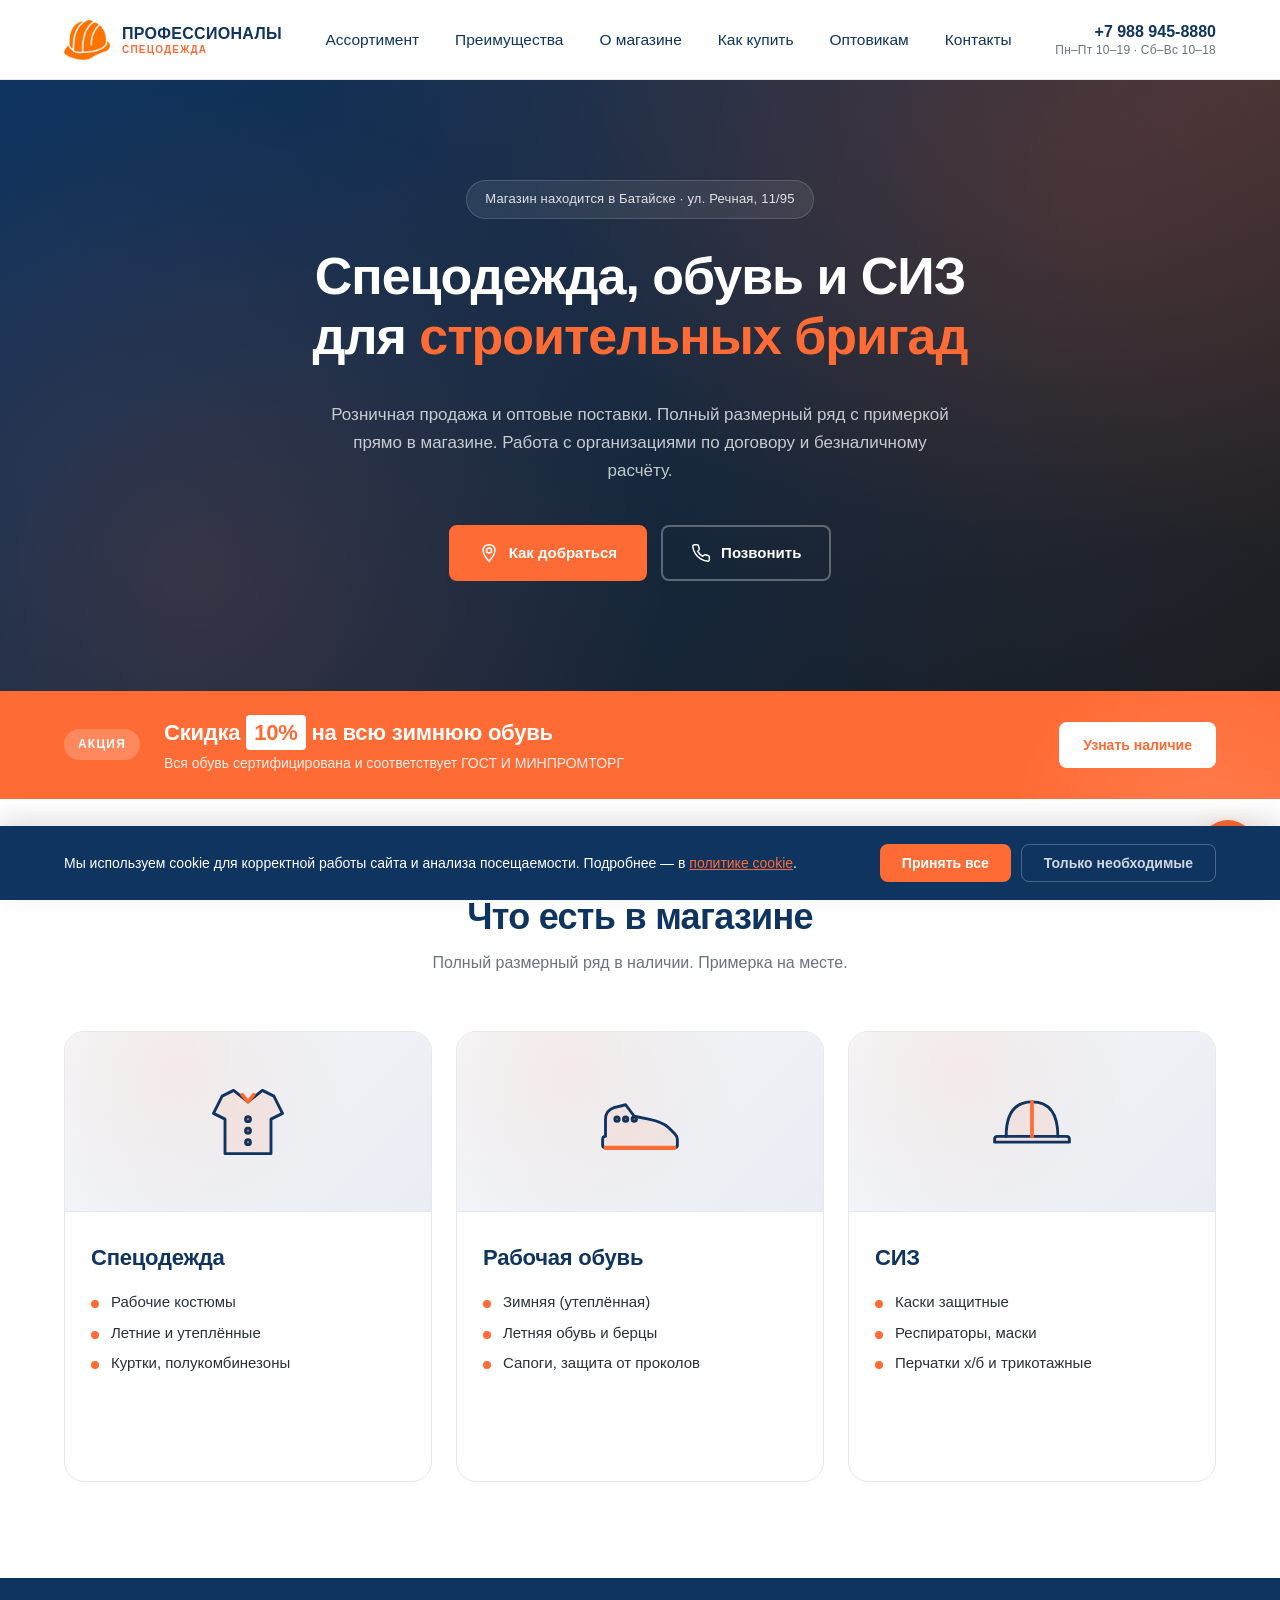
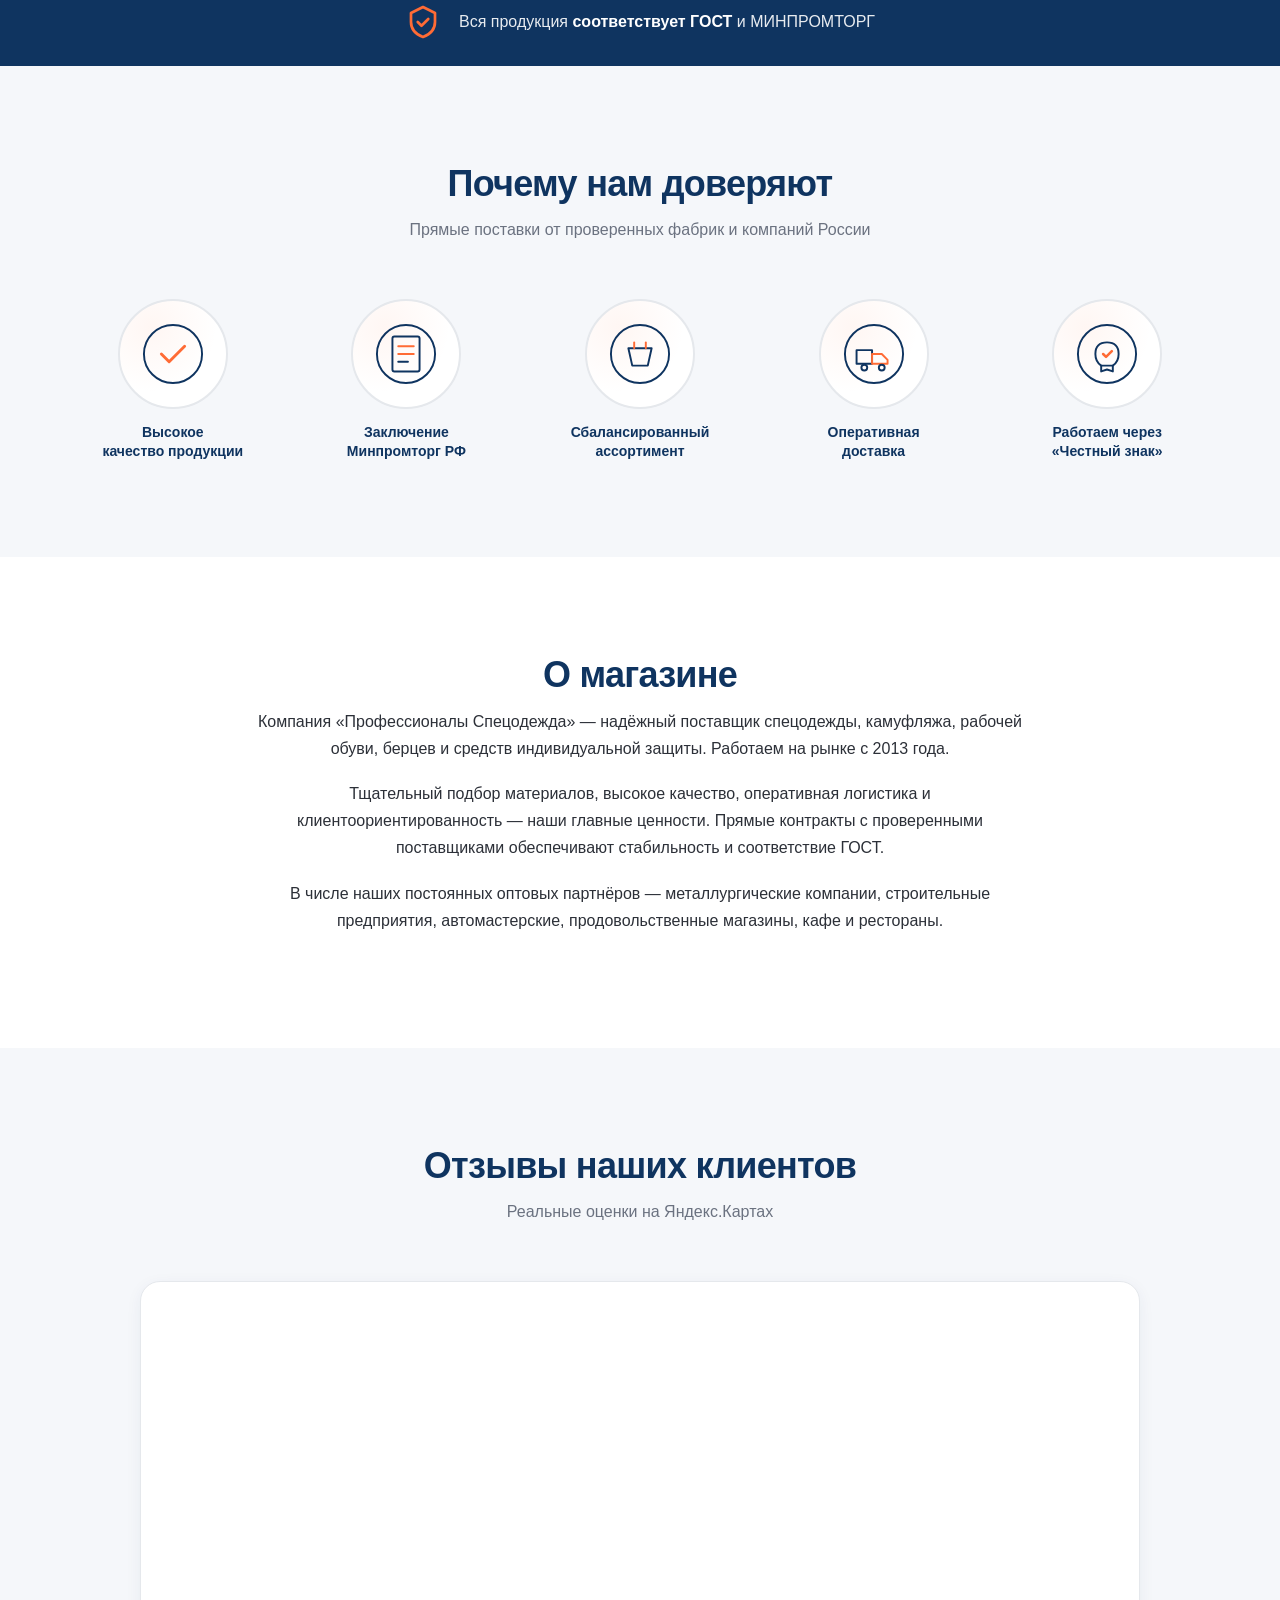
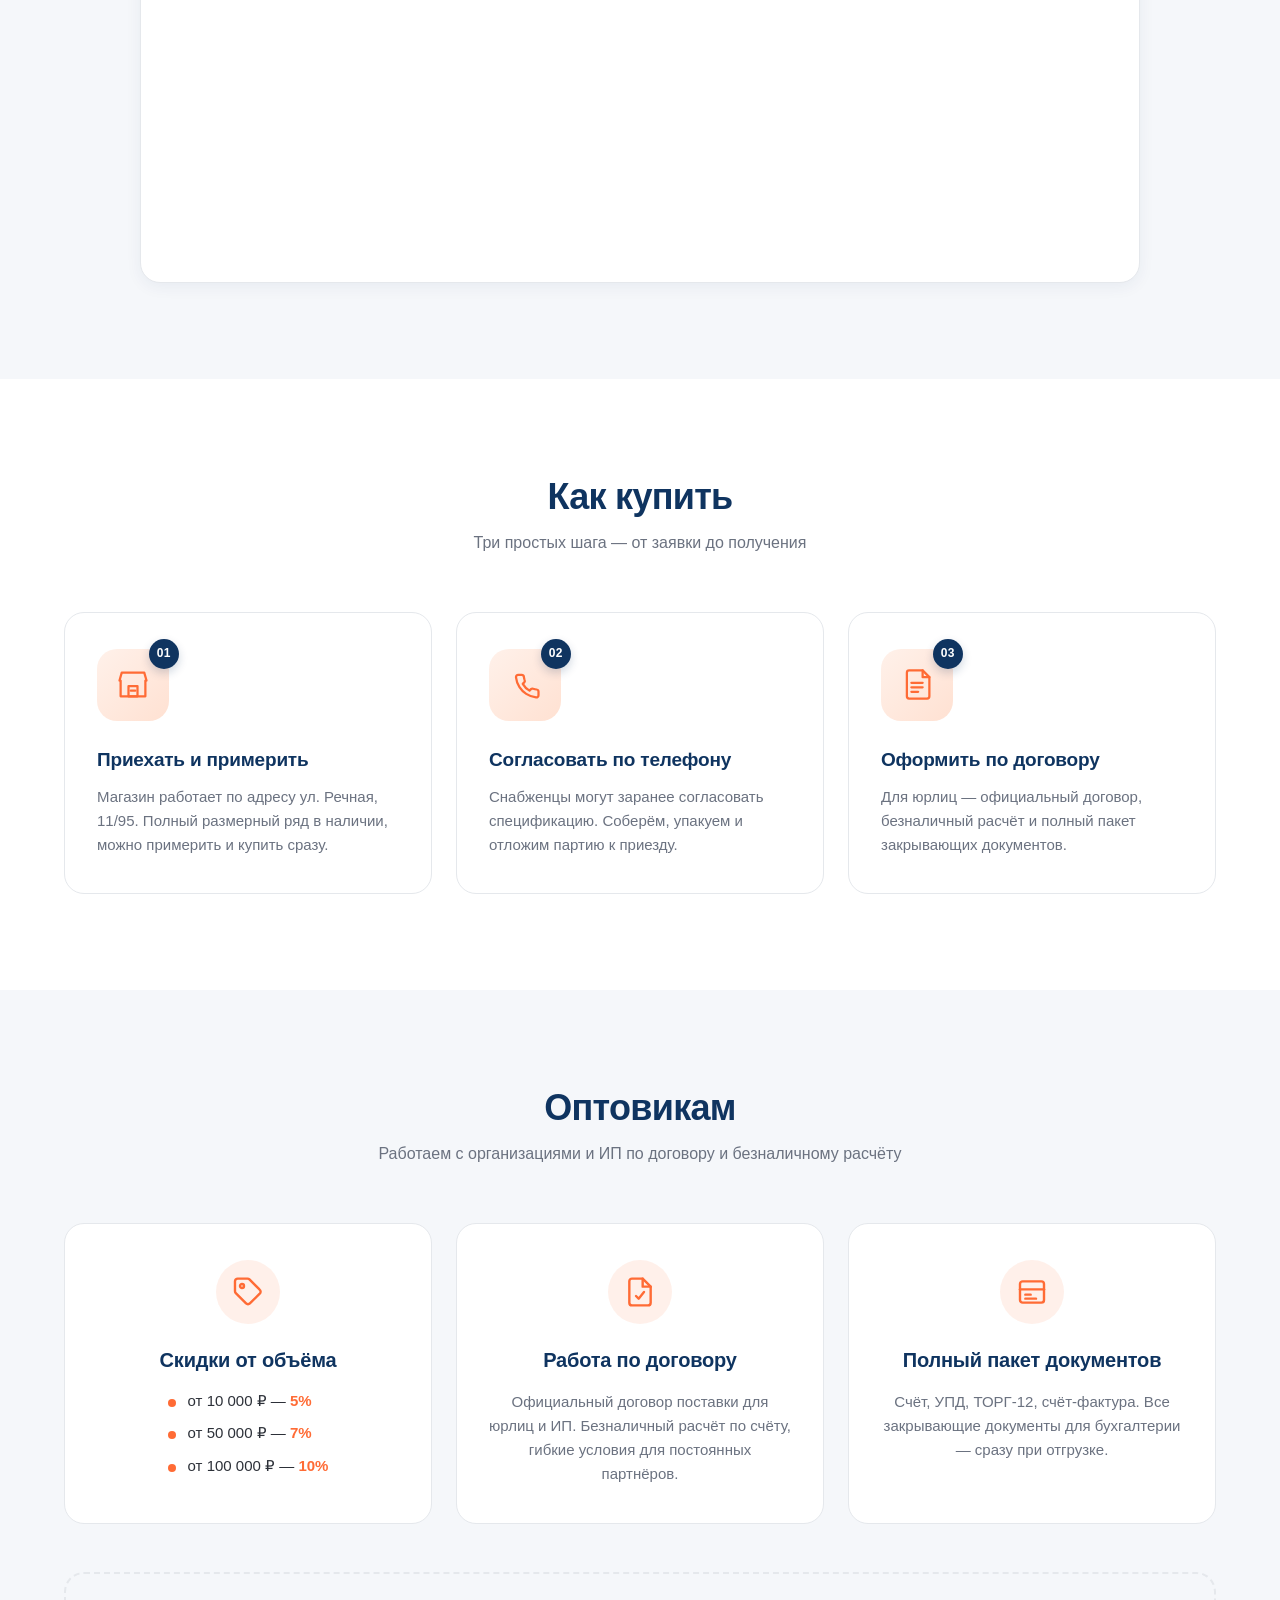
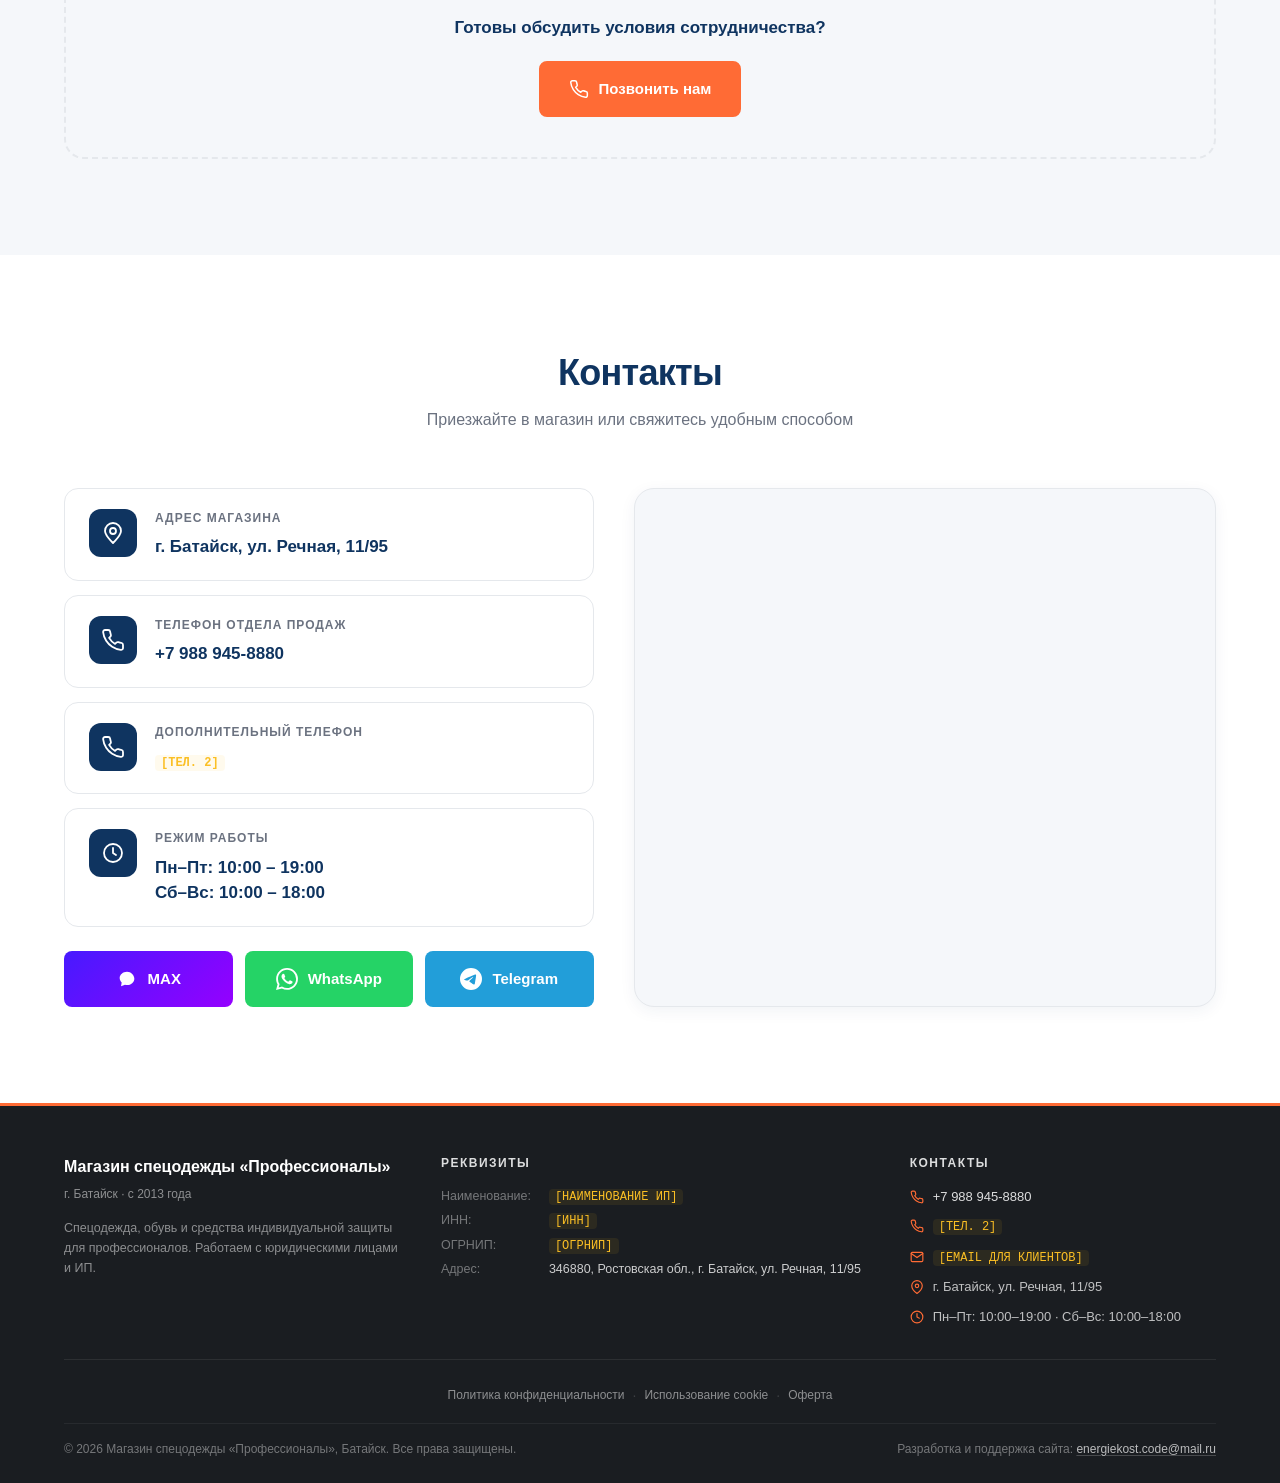
==== index.html @ c9aca7f7 "Add files via upload" ====
<!DOCTYPE html>
<html lang="ru">
<head>
<meta charset="UTF-8">
<meta name="viewport" content="width=device-width, initial-scale=1.0">
<meta http-equiv="X-UA-Compatible" content="IE=edge">

<title>Спецодежда в Батайске — магазин «Профессионалы» | ул. Речная, 11/95</title>
<meta name="description" content="Продажа спецодежды, спецобуви, камуфляжа и СИЗ в Батайске. Прямые поставки, сертификация ГОСТ, розница с примеркой и комплексное снабжение организаций.">
<meta name="author" content="Константин">

<meta property="og:title" content="Магазин спецодежды «Профессионалы» в Батайске">
<meta property="og:description" content="Спецодежда, спецобувь, СИЗ. Ул. Речная, 11/95.">
<meta property="og:type" content="website">
<meta property="og:locale" content="ru_RU">

<link rel="icon" href="img/favicon.ico" type="image/x-icon">
<meta name="theme-color" content="#0F3460">

<style>
:root {
    --primary: #FF6B35;
    --primary-hover: #E85520;
    --secondary: #0F3460;
    --dark: #1A1D21;
    --text: #2C3038;
    --muted: #6B7280;
    --soft: #F5F7FA;
    --border: #E5E8EC;
    --white: #FFFFFF;
    --radius-sm: 8px;
    --radius: 14px;
    --radius-lg: 20px;
    --shadow-sm: 0 1px 3px rgba(15, 52, 96, 0.04);
    --shadow: 0 4px 16px rgba(15, 52, 96, 0.06);
    --shadow-lg: 0 12px 32px rgba(15, 52, 96, 0.10);
    --transition: 0.25s cubic-bezier(0.4, 0, 0.2, 1);
    --font: 'Inter', -apple-system, BlinkMacSystemFont, 'Segoe UI', 'Helvetica Neue', Arial, sans-serif;
}

* { box-sizing: border-box; margin: 0; padding: 0; }

html { scroll-behavior: smooth; scroll-padding-top: 88px; }

body {
    font-family: var(--font);
    font-size: 16px;
    line-height: 1.6;
    color: var(--text);
    background: var(--white);
    padding-top: 72px;
    -webkit-font-smoothing: antialiased;
    -moz-osx-font-smoothing: grayscale;
}

a { color: inherit; text-decoration: none; transition: color var(--transition); }
ul { list-style: none; }
img, svg { display: block; max-width: 100%; }
button { font-family: inherit; cursor: pointer; border: none; background: none; color: inherit; }

:focus-visible { outline: 3px solid var(--primary); outline-offset: 2px; border-radius: 4px; }

@media (prefers-reduced-motion: reduce) {
    *, *::before, *::after {
        animation-duration: 0.01ms !important;
        transition-duration: 0.01ms !important;
        scroll-behavior: auto !important;
    }
}

.container { width: 100%; max-width: 1200px; margin: 0 auto; padding: 0 24px; }

/* ПРАВКА 4: курсор-указатель на интерактивных плитках */
.cat-card,
.trust__item,
.step,
.opt-card { cursor: pointer; }

/* ===== ИКОНКИ ===== */
.icon {
    width: 20px; height: 20px;
    fill: none; stroke: currentColor;
    stroke-width: 1.8; stroke-linecap: round; stroke-linejoin: round;
    flex-shrink: 0;
}

/* ===== КНОПКИ ===== */
.btn {
    display: inline-flex; align-items: center; justify-content: center;
    gap: 10px; padding: 14px 28px;
    font-size: 15px; font-weight: 600;
    border-radius: var(--radius-sm);
    border: 2px solid transparent;
    transition: all var(--transition);
    white-space: nowrap; cursor: pointer;
}
.btn--primary { background: var(--primary); color: var(--white); border-color: var(--primary); }
.btn--primary:hover {
    background: var(--primary-hover); border-color: var(--primary-hover);
    transform: translateY(-2px); box-shadow: 0 8px 24px rgba(255, 107, 53, 0.28);
}
.btn--ghost { background: transparent; color: var(--white); border-color: rgba(255, 255, 255, 0.3); }
.btn--ghost:hover { background: rgba(255, 255, 255, 0.1); border-color: rgba(255, 255, 255, 0.6); }

/* ===== ПОЛОСА ПРОГРЕССА ===== */
.scroll-progress {
    position: fixed; top: 0; left: 0; height: 3px; width: 0;
    background: linear-gradient(90deg, var(--primary), #FF9A6B);
    z-index: 10000; transition: width 0.08s linear;
    pointer-events: none;
}
@media (max-width: 500px) { .scroll-progress { height: 2px; } }

/* ===== ШАПКА ===== */
.header {
    position: fixed; top: 0; left: 0; right: 0; height: 72px;
    background: var(--white); border-bottom: 1px solid var(--border); z-index: 1000;
}
.header__inner {
    display: flex; align-items: center; justify-content: space-between;
    height: 100%; gap: 24px;
}
.logo { display: flex; align-items: center; gap: 12px; flex-shrink: 0; }
.logo__icon { width: 42px; height: 42px; object-fit: contain; flex-shrink: 0; }
.logo__text { display: flex; flex-direction: column; line-height: 1.1; }
.logo__name { font-size: 15px; font-weight: 800; color: var(--secondary); letter-spacing: 0.3px; }
.logo__sub { font-size: 9px; font-weight: 600; color: var(--primary); letter-spacing: 1.1px; margin-top: 2px; }

.burger {
    display: none; flex-direction: column; justify-content: center;
    gap: 5px; width: 44px; height: 44px; padding: 10px;
    border-radius: var(--radius-sm);
}
.burger span {
    display: block; height: 2px; width: 100%;
    background: var(--secondary); border-radius: 2px;
    transition: transform var(--transition), opacity var(--transition);
}
.burger[aria-expanded="true"] span:nth-child(1) { transform: translateY(7px) rotate(45deg); }
.burger[aria-expanded="true"] span:nth-child(2) { opacity: 0; }
.burger[aria-expanded="true"] span:nth-child(3) { transform: translateY(-7px) rotate(-45deg); }

.nav__list { display: flex; align-items: center; gap: 4px; }
.nav__link {
    position: relative; display: inline-block;
    padding: 10px 14px; font-size: 15px; font-weight: 500;
    color: var(--secondary); transition: color var(--transition);
}
.nav__link::after {
    content: ''; position: absolute; bottom: 4px; left: 50%;
    width: calc(100% - 28px); height: 2px;
    background: var(--primary); border-radius: 2px;
    transform: translateX(-50%) scaleX(0); transform-origin: center;
    transition: transform 0.3s cubic-bezier(0.4, 0, 0.2, 1);
}
.nav__link:hover { color: var(--primary); }
.nav__link:hover::after, .nav__link:focus-visible::after { transform: translateX(-50%) scaleX(1); }

/* ПРАВКА 7: блок контактов в шапке с двумя телефонами */
.header__contacts {
    display: flex; flex-direction: column; align-items: flex-end;
    gap: 2px; white-space: nowrap;
}
.header__phones {
    display: flex; align-items: center; gap: 8px;
}
.header__phone-number {
    font-size: 15px; font-weight: 700; color: var(--secondary);
    line-height: 1.2; transition: color var(--transition);
}
.header__phone-number:hover { color: var(--primary); }
.header__phone-sep { color: var(--border); }
.header__phone-number--second {
    font-weight: 600; font-size: 13.5px; color: var(--muted);
}
.header__phone-number--second:hover { color: var(--primary); }
.header__phone-hours {
    font-size: 11px; font-weight: 500; color: var(--muted);
    line-height: 1.2; letter-spacing: 0.2px;
}

/* Скрываем второй телефон на узких экранах */
@media (max-width: 1280px) {
    .header__phone-sep,
    .header__phone-number--second { display: none; }
}

/* Меню чуть компактнее на планшетах — из-за нового пункта "О магазине" */
@media (min-width: 901px) and (max-width: 1280px) {
    .nav__link { padding: 10px 10px; font-size: 14px; }
}

.nav-mobile-block { display: none; }

/* ===== HERO ===== */
.hero {
    position: relative; padding: 100px 0 110px;
    background:
        radial-gradient(ellipse at top right, rgba(255, 107, 53, 0.18), transparent 55%),
        linear-gradient(135deg, #0F3460 0%, #1A1D21 100%);
    color: var(--white); overflow: hidden;
}
.hero::before {
    content: ''; position: absolute; inset: 0;
    background-image:
        radial-gradient(circle at 15% 80%, rgba(255, 107, 53, 0.15), transparent 40%),
        radial-gradient(circle at 85% 20%, rgba(255, 107, 53, 0.10), transparent 45%);
    pointer-events: none;
}
.hero__inner { position: relative; max-width: 880px; text-align: center; margin: 0 auto; }
.hero__badge {
    display: inline-block; padding: 8px 18px;
    font-size: 13px; font-weight: 500; color: rgba(255, 255, 255, 0.85);
    background: rgba(255, 255, 255, 0.08);
    border: 1px solid rgba(255, 255, 255, 0.15);
    border-radius: 100px; margin-bottom: 28px; letter-spacing: 0.2px;
}
.hero__title {
    font-size: clamp(28px, 5vw, 52px); font-weight: 900;
    line-height: 1.15; letter-spacing: -0.02em;
    margin-bottom: 24px; min-height: 130px;
}
.text-rotator {
    color: var(--primary); display: inline-block;
    min-width: 420px; text-align: center; white-space: nowrap;
    transition: opacity 0.35s ease, transform 0.35s ease;
    opacity: 1; transform: translateY(0);
}
.text-rotator.is-fading { opacity: 0; transform: translateY(6px); }
.hero__text {
    font-size: 17px; line-height: 1.65; color: rgba(255, 255, 255, 0.75);
    max-width: 640px; margin: 0 auto 40px;
}
.hero__actions { display: flex; justify-content: center; gap: 14px; flex-wrap: wrap; }

/* ===== ПРОМО-БАННЕР ===== */
.promo {
    background: var(--primary); color: var(--white);
    padding: 24px 0; position: relative; overflow: hidden;
}
.promo::before {
    content: ''; position: absolute; top: -50%; right: -10%;
    width: 400px; height: 400px;
    background: radial-gradient(circle, rgba(255, 255, 255, 0.12), transparent 70%);
    pointer-events: none;
}
.promo__inner {
    position: relative; display: flex; align-items: center;
    gap: 24px; flex-wrap: wrap;
}
.promo__tag {
    display: inline-block; padding: 6px 14px;
    font-size: 12px; font-weight: 700; letter-spacing: 1.2px;
    text-transform: uppercase; background: rgba(255, 255, 255, 0.2);
    border-radius: 100px;
}
.promo__content { flex: 1; min-width: 240px; }
.promo__title { font-size: 22px; font-weight: 800; letter-spacing: -0.01em; margin-bottom: 2px; }
.promo__title span {
    display: inline-block; padding: 0 8px;
    background: var(--white); color: var(--primary); border-radius: 4px;
}
.promo__text { font-size: 14px; opacity: 0.9; }
.promo__btn {
    padding: 12px 24px; font-size: 14px; font-weight: 700;
    color: var(--primary); background: var(--white);
    border-radius: var(--radius-sm); transition: all var(--transition);
    white-space: nowrap;
}
.promo__btn:hover { transform: translateY(-2px); box-shadow: 0 8px 20px rgba(0, 0, 0, 0.15); }

/* ===== СЕКЦИИ ===== */
.section { padding: 96px 0; }
.section--soft { background: var(--soft); }
.section__head { max-width: 680px; margin: 0 auto 56px; text-align: center; }
.section__title {
    font-size: clamp(24px, 3.5vw, 36px); font-weight: 800;
    color: var(--secondary); letter-spacing: -0.02em;
    line-height: 1.2; margin-bottom: 12px;
}
.section__sub { font-size: 16px; color: var(--muted); line-height: 1.6; }

/* ===== СЕТКИ ===== */
.grid-3 { display: grid; grid-template-columns: repeat(3, 1fr); gap: 24px; }

/* ===== КАРТОЧКИ АССОРТИМЕНТА ===== */
.cat-card {
    display: flex; flex-direction: column;
    background: var(--white); border: 1px solid var(--border);
    border-radius: var(--radius-lg); overflow: hidden;
    transition: all var(--transition);
}
@media (hover: hover) {
    .cat-card:hover { transform: translateY(-6px); box-shadow: var(--shadow-lg); border-color: transparent; }
}
.cat-card__visual {
    position: relative; height: 180px;
    display: flex; align-items: center; justify-content: center;
    background:
        radial-gradient(circle at 30% 20%, rgba(255, 107, 53, 0.08), transparent 60%),
        linear-gradient(135deg, #F5F7FA 0%, #E9EDF3 100%);
    border-bottom: 1px solid var(--border);
}
.cat-card__icon {
    width: 92px; height: 92px; fill: none;
    stroke: var(--secondary); stroke-width: 2;
    stroke-linecap: round; stroke-linejoin: round;
    transition: all var(--transition);
}
.cat-card:hover .cat-card__icon { stroke: var(--primary); transform: scale(1.06); }
.cat-card__body { display: flex; flex-direction: column; flex: 1; padding: 28px 26px 26px; }
.cat-card__title {
    font-size: 22px; font-weight: 800; color: var(--secondary);
    letter-spacing: -0.01em; margin-bottom: 16px;
}
.cat-card__list { flex: 1; margin-bottom: 20px; }
.cat-card__list li {
    position: relative; padding-left: 20px; padding-bottom: 8px;
    font-size: 15px; color: var(--text); line-height: 1.5;
}
.cat-card__list li::before {
    content: ''; position: absolute; left: 0; top: 9px;
    width: 8px; height: 8px; border-radius: 50%; background: var(--primary);
}
.cat-card__btn {
    display: block; padding: 14px 20px; text-align: center;
    font-size: 15px; font-weight: 700; color: var(--secondary);
    background: var(--soft); border-radius: var(--radius-sm);
    transition: all var(--transition);
}
.cat-card:hover .cat-card__btn { background: var(--primary); color: var(--white); }

/* ПРАВКА 2: на устройствах с наведением кнопка появляется только при hover */
@media (hover: hover) and (min-width: 769px) {
    .cat-card__btn {
        opacity: 0;
        transform: translateY(6px);
        pointer-events: none;
        transition: opacity 0.3s ease, transform 0.3s ease,
                    background var(--transition), color var(--transition);
    }
    .cat-card:hover .cat-card__btn,
    .cat-card:focus-within .cat-card__btn {
        opacity: 1;
        transform: translateY(0);
        pointer-events: auto;
    }
}

/* ===== ГОСТ ===== */
.gost { background: var(--secondary); color: var(--white); padding: 26px 0; }
.gost__inner {
    display: flex; align-items: center; justify-content: center;
    gap: 18px; text-align: center; flex-wrap: wrap;
}
.gost__icon {
    width: 36px; height: 36px; fill: none;
    stroke: var(--primary); stroke-width: 1.8;
    stroke-linecap: round; stroke-linejoin: round; flex-shrink: 0;
}
.gost__text { font-size: 16px; color: rgba(255, 255, 255, 0.9); }
.gost__text strong { color: var(--white); font-weight: 700; }

/* ===== МЕДАЛЬОНЫ ===== */
.trust { display: grid; grid-template-columns: repeat(5, 1fr); gap: 24px 16px; align-items: start; }
.trust__item {
    display: flex; flex-direction: column; align-items: center;
    text-align: center; gap: 14px;
}
.trust__medal {
    width: 110px; height: 110px;
    display: flex; align-items: center; justify-content: center;
    border-radius: 50%;
    background:
        radial-gradient(circle at 30% 25%, rgba(255, 107, 53, 0.06), transparent 60%),
        var(--white);
    border: 2px solid var(--border);
    transition: all var(--transition); flex-shrink: 0;
}
.trust__medal svg {
    width: 62px; height: 62px; fill: none;
    stroke: var(--secondary); stroke-width: 2;
    stroke-linecap: round; stroke-linejoin: round;
    transition: all var(--transition);
}
@media (hover: hover) {
    .trust__item:hover .trust__medal {
        border-color: var(--primary); transform: translateY(-4px);
        box-shadow: 0 8px 24px rgba(255, 107, 53, 0.12);
    }
    .trust__item:hover .trust__medal svg { stroke: var(--primary); }
}
.trust__text { font-size: 14px; font-weight: 600; line-height: 1.35; color: var(--secondary); }

/* ===== ШАГИ (ПРАВКА 6: с иконками) ===== */
.step {
    position: relative; padding: 36px 32px;
    background: var(--white); border: 1px solid var(--border);
    border-radius: var(--radius-lg); transition: all var(--transition);
}
@media (hover: hover) {
    .step:hover { transform: translateY(-4px); box-shadow: var(--shadow); border-color: transparent; }
}
.step__icon {
    position: relative;
    width: 72px; height: 72px;
    border-radius: 20px;
    background: linear-gradient(135deg, #FFF1EA 0%, #FFE1D2 100%);
    display: flex; align-items: center; justify-content: center;
    margin-bottom: 24px;
    transition: all var(--transition);
}
.step__icon svg {
    width: 36px; height: 36px;
    fill: none; stroke: var(--primary);
    stroke-width: 2; stroke-linecap: round; stroke-linejoin: round;
    transition: stroke var(--transition);
}
.step__num {
    position: absolute;
    top: -10px; right: -10px;
    min-width: 30px; height: 30px;
    padding: 0 8px;
    display: inline-flex; align-items: center; justify-content: center;
    background: var(--secondary); color: var(--white);
    border-radius: 100px;
    font-size: 12px; font-weight: 800;
    letter-spacing: 0.5px;
    box-shadow: 0 4px 10px rgba(15, 52, 96, 0.2);
    transition: background var(--transition);
}
.step:hover .step__icon {
    background: linear-gradient(135deg, var(--primary) 0%, var(--primary-hover) 100%);
    transform: translateY(-2px);
    box-shadow: 0 8px 20px rgba(255, 107, 53, 0.28);
}
.step:hover .step__icon svg { stroke: var(--white); }
.step:hover .step__num { background: var(--primary); }
.step__title {
    font-size: 19px; font-weight: 700; color: var(--secondary);
    margin-bottom: 10px; letter-spacing: -0.01em;
}
.step__text { font-size: 15px; color: var(--muted); line-height: 1.6; }

/* ===== О МАГАЗИНЕ ===== */
.about { max-width: 780px; margin: 0 auto; text-align: center; }
.about__text { font-size: 16px; line-height: 1.7; color: var(--text); margin-bottom: 18px; }

/* ===== ОТЗЫВЫ ===== */
.reviews__frame {
    max-width: 1000px; margin: 0 auto;
    border-radius: var(--radius-lg); overflow: hidden;
    border: 1px solid var(--border);
    box-shadow: var(--shadow); background: var(--white);
}
.reviews__frame iframe {
    display: block; width: 100%; height: 600px; border: none;
}
@media (max-width: 768px) { .reviews__frame iframe { height: 480px; } }
@media (max-width: 480px) { .reviews__frame iframe { height: 420px; } }

/* ===== КОНТАКТЫ ===== */
.contacts-wrap { display: grid; grid-template-columns: 1fr 1.1fr; gap: 40px; align-items: stretch; }
.contacts-left { display: flex; flex-direction: column; gap: 24px; }
.contact-list { display: flex; flex-direction: column; gap: 14px; }
.contact-card {
    display: flex; align-items: flex-start; gap: 18px;
    padding: 20px 24px; background: var(--white);
    border: 1px solid var(--border); border-radius: var(--radius);
    transition: all var(--transition);
}
a.contact-card { cursor: pointer; }
a.contact-card:hover { transform: translateY(-2px); box-shadow: var(--shadow); border-color: transparent; }
.contact-card__icon {
    flex-shrink: 0; width: 48px; height: 48px;
    background: var(--secondary); border-radius: 12px;
    display: flex; align-items: center; justify-content: center;
    transition: all var(--transition);
}
.contact-card__icon svg {
    width: 24px; height: 24px; fill: none;
    stroke: var(--white); stroke-width: 1.8;
    stroke-linecap: round; stroke-linejoin: round;
}
a.contact-card:hover .contact-card__icon { background: var(--primary); }
.contact-card__body { flex: 1; min-width: 0; }
.contact-card__label {
    font-size: 12px; font-weight: 600; letter-spacing: 1px;
    text-transform: uppercase; color: var(--muted); margin-bottom: 6px;
}
.contact-card__value { font-size: 17px; font-weight: 600; color: var(--secondary); line-height: 1.5; }

.contact-messengers { display: flex; gap: 12px; flex-wrap: wrap; }
.contact-msg {
    flex: 1; min-width: 130px;
    display: inline-flex; align-items: center; justify-content: center;
    gap: 10px; padding: 16px 20px;
    font-size: 15px; font-weight: 700; color: var(--white);
    border-radius: var(--radius-sm); transition: all var(--transition);
    white-space: nowrap;
}
.contact-msg svg { width: 22px; height: 22px; fill: currentColor; flex-shrink: 0; }
.contact-msg--max { background: linear-gradient(135deg, #471AFF, #9500FF); }
.contact-msg--wa  { background: #25D366; }
.contact-msg--tg  { background: #229ED9; }
.contact-msg:hover { transform: translateY(-2px); box-shadow: 0 8px 24px rgba(0, 0, 0, 0.15); }

.contacts-map {
    border-radius: var(--radius-lg); overflow: hidden;
    border: 1px solid var(--border); box-shadow: var(--shadow);
    min-height: 480px; background: var(--soft);
}
.contacts-map iframe {
    display: block; width: 100%; height: 100%;
    min-height: 480px; border: none;
}

/* ===== ОПТОВИКАМ ===== */
.opt-grid {
    display: grid; grid-template-columns: repeat(3, 1fr);
    gap: 24px; margin-bottom: 48px;
}
.opt-card {
    background: var(--white); border: 1px solid var(--border);
    border-radius: var(--radius-lg); padding: 36px 32px;
    text-align: center; transition: all var(--transition);
}
@media (hover: hover) {
    .opt-card:hover { transform: translateY(-4px); box-shadow: var(--shadow); border-color: transparent; }
}
.opt-card__icon {
    width: 64px; height: 64px; margin: 0 auto 20px;
    background: rgba(255, 107, 53, 0.10); border-radius: 50%;
    display: flex; align-items: center; justify-content: center;
    color: var(--primary); transition: all var(--transition);
}
.opt-card:hover .opt-card__icon { background: var(--primary); color: var(--white); }
.opt-card__icon svg {
    width: 32px; height: 32px; fill: none;
    stroke: currentColor; stroke-width: 1.8;
    stroke-linecap: round; stroke-linejoin: round;
}
.opt-card h3 {
    font-size: 20px; font-weight: 800; color: var(--secondary);
    margin-bottom: 14px; letter-spacing: -0.01em;
}
.opt-card p { font-size: 15px; color: var(--muted); line-height: 1.6; }
.opt-card__list { list-style: none; display: inline-block; text-align: left; }
.opt-card__list li {
    position: relative; padding-left: 20px; padding-bottom: 10px;
    font-size: 15px; color: var(--text); line-height: 1.5;
}
.opt-card__list li strong { color: var(--primary); font-weight: 800; }
.opt-card__list li::before {
    content: ''; position: absolute; left: 0; top: 9px;
    width: 8px; height: 8px; border-radius: 50%; background: var(--primary);
}
.opt-cta {
    text-align: center; padding: 40px;
    background: var(--soft); border-radius: var(--radius-lg);
    border: 2px dashed var(--border);
}
.opt-cta p { font-size: 17px; font-weight: 600; color: var(--secondary); margin-bottom: 20px; }

/* ===== ФУТЕР ===== */
.footer {
    background: var(--dark); color: rgba(255, 255, 255, 0.6);
    padding: 48px 0 24px; font-size: 14px;
    border-top: 3px solid var(--primary);
}
.footer__top {
    display: grid; grid-template-columns: 1.1fr 1.4fr 1fr;
    gap: 40px; padding-bottom: 32px;
    border-bottom: 1px solid rgba(255, 255, 255, 0.08);
    margin-bottom: 24px; text-align: left;
}
.footer__col h4 {
    font-size: 12px; font-weight: 700;
    text-transform: uppercase; letter-spacing: 1.5px;
    color: rgba(255, 255, 255, 0.85); margin-bottom: 14px;
}
.footer__brand-name { font-size: 16px; font-weight: 700; color: #fff; margin-bottom: 6px; }
.footer__brand-tagline { font-size: 12px; color: rgba(255, 255, 255, 0.5); margin-bottom: 14px; }
.footer__brand-desc { font-size: 12.5px; color: rgba(255, 255, 255, 0.5); line-height: 1.6; }

.footer__requisites { display: flex; flex-direction: column; gap: 5px; }
.footer__req-row { display: flex; gap: 8px; font-size: 12.5px; line-height: 1.55; }
.footer__req-label { color: rgba(255, 255, 255, 0.4); flex-shrink: 0; min-width: 100px; }
.footer__req-value { color: rgba(255, 255, 255, 0.78); word-break: break-word; }
.footer__placeholder {
    color: #fbbf24; background: rgba(251, 191, 36, 0.08);
    padding: 1px 6px; border-radius: 4px;
    font-family: 'Courier New', monospace; font-size: 12px;
}

.footer__contacts { display: flex; flex-direction: column; gap: 9px; }
.footer__contact-item {
    display: flex; align-items: flex-start; gap: 9px;
    font-size: 13px; color: rgba(255, 255, 255, 0.72);
}
.footer__contact-item svg {
    width: 14px; height: 14px; flex-shrink: 0;
    color: var(--primary); margin-top: 3px;
}
.footer__contact-item a { color: rgba(255, 255, 255, 0.85); }
.footer__contact-item a:hover { color: #fff; }

.footer__legal-links {
    display: flex; justify-content: center; align-items: center;
    flex-wrap: wrap; gap: 0; margin-bottom: 16px; text-align: center;
}
.footer__legal-links a {
    font-size: 12px; color: rgba(255, 255, 255, 0.5);
    transition: color var(--transition); cursor: pointer;
}
.footer__legal-links a:hover { color: rgba(255, 255, 255, 0.9); }
.footer__legal-links .dot { margin: 0 8px; color: rgba(255, 255, 255, 0.15); }

.footer__bottom {
    display: flex; justify-content: space-between; align-items: center;
    flex-wrap: wrap; gap: 12px; padding-top: 16px;
    border-top: 1px solid rgba(255, 255, 255, 0.06);
}
.footer__copy { font-size: 12px; color: rgba(255, 255, 255, 0.4); }
.footer__author { font-size: 12px; color: rgba(255, 255, 255, 0.4); }
.footer__author a {
    color: rgba(255, 255, 255, 0.7); text-decoration: underline;
    text-decoration-color: rgba(255, 255, 255, 0.2);
    text-underline-offset: 2px; transition: all var(--transition);
}
.footer__author a:hover { color: #fff; text-decoration-color: rgba(255, 255, 255, 0.6); }

@media (max-width: 900px) {
    .footer__top { grid-template-columns: 1fr; gap: 28px; }
}
@media (max-width: 768px) {
    .footer { padding: 36px 0 20px; }
    .footer__bottom { flex-direction: column; text-align: center; gap: 8px; }
    .footer__req-label { min-width: 90px; }
}

/* ===== COOKIE ===== */
.cookie {
    position: fixed; bottom: 0; left: 0; right: 0;
    background: var(--secondary); color: var(--white);
    padding: 18px 0; z-index: 9990;
    transform: translateY(100%);
    transition: transform 0.35s ease;
    box-shadow: 0 -8px 24px rgba(0, 0, 0, 0.12);
}
.cookie.is-visible { transform: translateY(0); }
.cookie__inner {
    display: flex; align-items: center; justify-content: space-between;
    gap: 24px; flex-wrap: wrap;
}
.cookie__text {
    font-size: 14px; line-height: 1.5;
    flex: 1; min-width: 260px;
}
.cookie__text a { color: var(--primary); text-decoration: underline; }
.cookie__actions { display: flex; gap: 10px; flex-wrap: wrap; }
.cookie__btn {
    padding: 10px 22px; font-size: 14px; font-weight: 700;
    border-radius: var(--radius-sm); transition: all var(--transition);
    white-space: nowrap; cursor: pointer;
}
.cookie__btn--primary { background: var(--primary); color: var(--white); }
.cookie__btn--primary:hover { background: var(--primary-hover); }
.cookie__btn--ghost {
    background: transparent; color: rgba(255, 255, 255, 0.8);
    border: 1px solid rgba(255, 255, 255, 0.25);
}
.cookie__btn--ghost:hover {
    background: rgba(255, 255, 255, 0.08); color: #fff;
    border-color: rgba(255, 255, 255, 0.5);
}
@media (max-width: 768px) {
    .cookie__inner { flex-direction: column; text-align: center; }
    .cookie__actions { flex-direction: column; width: 100%; }
    .cookie__btn { width: 100%; }
}

/* ===== МОДАЛКА ===== */
.modal {
    position: fixed; inset: 0;
    display: flex; align-items: center; justify-content: center;
    padding: 20px; background: rgba(15, 25, 40, 0.7);
    backdrop-filter: blur(4px); -webkit-backdrop-filter: blur(4px);
    z-index: 10000; opacity: 0; visibility: hidden;
    transition: opacity 0.25s ease, visibility 0.25s ease;
}
.modal.is-open { opacity: 1; visibility: visible; }
.modal__window {
    position: relative; width: 100%; max-width: 720px;
    max-height: 85vh; background: var(--white);
    border-radius: var(--radius-lg); box-shadow: var(--shadow-lg);
    overflow: hidden; transform: scale(0.96);
    transition: transform 0.25s ease;
}
.modal.is-open .modal__window { transform: scale(1); }
.modal__scroll { max-height: 85vh; padding: 40px; overflow-y: auto; }
.modal__close {
    position: absolute; top: 18px; right: 18px;
    width: 40px; height: 40px;
    display: flex; align-items: center; justify-content: center;
    border-radius: 50%; color: var(--muted);
    background: var(--white); z-index: 10;
    transition: all var(--transition);
}
.modal__close svg {
    width: 20px; height: 20px; fill: none;
    stroke: currentColor; stroke-width: 2; stroke-linecap: round;
}
.modal__close:hover { background: var(--soft); color: var(--secondary); }
.modal__title {
    font-size: 22px; font-weight: 800; color: var(--secondary);
    margin-bottom: 24px; letter-spacing: -0.01em; padding-right: 40px;
}
.modal__tabs {
    display: flex; gap: 4px; margin-bottom: 24px;
    padding: 4px; background: var(--soft);
    border-radius: var(--radius-sm);
}
.modal__tab {
    flex: 1; padding: 10px 16px;
    font-size: 14px; font-weight: 600;
    color: var(--muted); border-radius: 6px;
    transition: all var(--transition);
}
.modal__tab:hover { color: var(--secondary); }
.modal__tab.is-active { background: var(--white); color: var(--secondary); box-shadow: var(--shadow-sm); }
.modal__content { display: none; }
.modal__content.is-active { display: block; animation: fadeUp 0.3s ease; }
@keyframes fadeUp {
    from { opacity: 0; transform: translateY(4px); }
    to   { opacity: 1; transform: translateY(0); }
}
.modal__content h3 { font-size: 16px; font-weight: 700; color: var(--secondary); margin-bottom: 14px; }
.modal__content p { font-size: 14px; line-height: 1.7; color: var(--text); margin-bottom: 12px; }
.modal__content a { color: var(--primary); }

/* ===== ВИДЖЕТ МЕССЕНДЖЕРОВ ===== */
.widget {
    position: fixed; right: 24px; bottom: 24px;
    display: flex; flex-direction: column-reverse;
    align-items: flex-end; gap: 12px; z-index: 9500;
}
.widget__trigger {
    position: relative; width: 56px; height: 56px;
    display: flex; align-items: center; justify-content: center;
    background: var(--primary); color: var(--white);
    border-radius: 50%; box-shadow: 0 6px 20px rgba(255, 107, 53, 0.35);
    transition: all var(--transition);
    animation: pulse 2.4s infinite;
}
.widget__trigger:hover { background: var(--primary-hover); transform: scale(1.06); }
.widget__icon-open, .widget__icon-close {
    position: absolute; width: 24px; height: 24px;
    fill: none; stroke: currentColor; stroke-width: 1.8;
    stroke-linecap: round; stroke-linejoin: round;
    transition: all var(--transition);
}
.widget__icon-open { opacity: 1; transform: rotate(0deg) scale(1); }
.widget__icon-close { opacity: 0; transform: rotate(-90deg) scale(0.6); }
.widget.is-open .widget__icon-open { opacity: 0; transform: rotate(90deg) scale(0.6); }
.widget.is-open .widget__icon-close { opacity: 1; transform: rotate(0deg) scale(1); }
@keyframes pulse {
    0%   { box-shadow: 0 6px 20px rgba(255, 107, 53, 0.35), 0 0 0 0 rgba(255, 107, 53, 0.4); }
    70%  { box-shadow: 0 6px 20px rgba(255, 107, 53, 0.35), 0 0 0 14px rgba(255, 107, 53, 0); }
    100% { box-shadow: 0 6px 20px rgba(255, 107, 53, 0.35), 0 0 0 0 rgba(255, 107, 53, 0); }
}
.widget__menu {
    display: flex; flex-direction: column; gap: 10px;
    opacity: 0; pointer-events: none;
    transform: translateY(10px);
    transition: all 0.25s ease;
}
.widget.is-open .widget__menu { opacity: 1; pointer-events: auto; transform: translateY(0); }
.widget__link {
    width: 48px; height: 48px;
    display: flex; align-items: center; justify-content: center;
    color: var(--white); border-radius: 50%;
    box-shadow: var(--shadow); transition: all var(--transition);
}
.widget__link:hover { transform: scale(1.08); }
.widget__link svg { width: 22px; height: 22px; fill: currentColor; stroke: none; }
.widget__link--phone { background: var(--secondary); }
.widget__link--phone svg { fill: none; stroke: currentColor; stroke-width: 1.8; stroke-linecap: round; stroke-linejoin: round; }
.widget__link--max { background: linear-gradient(135deg, #471AFF, #9500FF); }
.widget__link--wa  { background: #25D366; }
.widget__link--tg  { background: #229ED9; }

/* ===== АДАПТИВНОСТЬ ===== */
@media (max-width: 1100px) { .trust { grid-template-columns: repeat(3, 1fr); gap: 32px 20px; } }

@media (max-width: 1024px) {
    .text-rotator { white-space: normal; min-width: 0; }
}

@media (max-width: 900px) {
    .grid-3 { grid-template-columns: repeat(2, 1fr); }
    .hero { padding: 80px 0 90px; }
    .section { padding: 72px 0; }
    .section__head { margin-bottom: 42px; }
    .text-rotator { min-width: 320px; }
    .opt-grid { grid-template-columns: 1fr; }
    .contacts-wrap { grid-template-columns: 1fr; gap: 28px; }
}

@media (max-width: 768px) {
    html { scroll-padding-top: 80px; }
    body { padding-top: 64px; }
    .header { height: 64px; }
    .header__inner { justify-content: center; position: relative; }
    .logo { justify-content: center; }
    .burger {
        display: flex; position: absolute;
        right: 16px; top: 50%; transform: translateY(-50%);
    }
    .nav {
        position: fixed; top: 64px; left: 0; right: 0;
        height: calc(100vh - 64px); background: var(--white);
        border-top: 1px solid var(--border);
        padding: 24px; transform: translateX(-100%);
        transition: transform 0.3s ease; overflow-y: auto;
    }
    .nav.is-open { transform: translateX(0); }
    .nav__list {
        flex-direction: column; align-items: center;
        gap: 28px; padding-top: 40px;
    }
    .nav__link {
        display: inline-block; padding: 12px 20px;
        font-size: 22px; font-weight: 700;
        text-align: center; border-radius: var(--radius-sm);
        color: var(--secondary);
    }
    .nav__link::after { display: none; }
    .nav__link:hover, .nav__link:focus { color: var(--primary); }
    .nav-mobile-block {
        display: flex; flex-direction: column; align-items: center;
        gap: 16px; margin-top: 40px; padding-top: 32px;
        border-top: 1px solid var(--border);
        width: 100%; max-width: 340px;
        margin-left: auto; margin-right: auto;
    }
    .nav-mobile-phone {
        font-size: 22px; font-weight: 800;
        color: var(--primary); text-decoration: none;
    }
    .nav-mobile-msg { display: flex; gap: 10px; width: 100%; }
    .nav-mobile-btn {
        flex: 1; display: inline-flex; align-items: center; justify-content: center;
        gap: 6px; padding: 12px 10px;
        font-size: 13px; font-weight: 700; color: var(--white);
        border-radius: var(--radius-sm); transition: all var(--transition);
        white-space: nowrap;
    }
    .nav-mobile-btn svg { width: 18px; height: 18px; fill: currentColor; flex-shrink: 0; }
    .nav-mobile-btn--max { background: linear-gradient(135deg, #471AFF, #9500FF); }
    .nav-mobile-btn--wa  { background: #25D366; }
    .nav-mobile-btn--tg  { background: #229ED9; }
    .nav-mobile-btn:active { transform: scale(0.97); }
    .header__contacts { display: none; }
    .widget { display: none; }
    .grid-3 { grid-template-columns: 1fr; }
    .trust { grid-template-columns: repeat(2, 1fr); gap: 28px 16px; }
    .trust__medal { width: 96px; height: 96px; }
    .trust__medal svg { width: 54px; height: 54px; }
    .trust__text { font-size: 13px; }
    .hero__title { min-height: 100px; }
    .text-rotator { min-width: 200px; white-space: normal; }
    .hero__actions { flex-direction: column; }
    .hero__actions .btn { width: 100%; }
    .promo__inner { flex-direction: column; text-align: center; }
    .promo__btn { width: 100%; }
    .gost__inner { flex-direction: column; gap: 12px; }
    .modal__window { max-height: 90vh; }
    .modal__scroll { padding: 32px 22px; max-height: 90vh; }
    .modal__tabs { overflow-x: auto; }
    .modal__tab { white-space: nowrap; padding: 10px 14px; }
    .contact-card { padding: 18px 20px; gap: 14px; }
    .contact-card__value { font-size: 15px; }
    .contact-card__icon { width: 44px; height: 44px; border-radius: 10px; }
    .contact-card__icon svg { width: 22px; height: 22px; }
    .contact-messengers { flex-direction: column; }
    .contact-msg { width: 100%; }
    .contacts-map { min-height: 360px; }
    .contacts-map iframe { min-height: 360px; }
    .logo__icon { width: 36px; height: 36px; }
    .logo__name { font-size: 13px; }
    .logo__sub { font-size: 8px; }
    .opt-card { padding: 28px 22px; }
    .opt-cta { padding: 32px 22px; }
    .opt-cta .btn { width: 100%; }
}

@media (max-width: 480px) {
    .container { padding: 0 18px; }
    .section { padding: 56px 0; }
    .hero { padding: 60px 0 70px; }
    .hero__badge { font-size: 12px; padding: 6px 14px; }
    .hero__title { min-height: 90px; }
    .text-rotator { min-width: 170px; }
    .promo__title { font-size: 18px; }
    .step { padding: 28px 22px; }
    .step__icon { width: 64px; height: 64px; border-radius: 18px; }
    .step__icon svg { width: 32px; height: 32px; }
    .step__num { min-width: 26px; height: 26px; font-size: 11px; top: -8px; right: -8px; }
    .cat-card__visual { height: 150px; }
    .cat-card__icon { width: 76px; height: 76px; }
    .trust { gap: 24px 12px; }
    .trust__medal { width: 84px; height: 84px; }
    .trust__medal svg { width: 46px; height: 46px; }
    .trust__text { font-size: 12px; }
    .nav-mobile-msg { flex-direction: column; }
    .nav-mobile-btn { width: 100%; }
}

@media (min-width: 1200px) {
    .header { height: 80px; }
    .header__inner { height: 80px; }
    body { padding-top: 80px; }
    html { scroll-padding-top: 96px; }

    .logo__icon { width: 46px; height: 46px; }
    .logo__name { font-size: 16px; }
    .logo__sub { font-size: 10px; letter-spacing: 1.2px; }

    .nav__link { padding: 12px 16px; font-size: 15.5px; }
    .header__phone-number { font-size: 16px; }
    .header__phone-number--second { font-size: 14px; }
    .header__phone-hours { font-size: 12px; }
}

@media (min-width: 1440px) {
    .container { max-width: 1340px; }
    .hero { padding: 130px 0 140px; }
    .section { padding: 110px 0; }
    .section__head { margin-bottom: 64px; }
    .hero__title { min-height: 140px; }
}

@media (min-width: 1920px) {
    html { font-size: 17px; }
    .container { max-width: 1500px; padding: 0 32px; }
    .hero { padding: 150px 0 160px; }
    .section { padding: 130px 0; }
    .hero__title { min-height: 160px; }
    .text-rotator { min-width: 500px; }
    .trust__medal { width: 130px; height: 130px; }
    .trust__medal svg { width: 72px; height: 72px; }
    .trust__text { font-size: 15px; }
    .cat-card__visual { height: 220px; }
    .cat-card__icon { width: 110px; height: 110px; }
}

@media (min-width: 2560px) {
    html { font-size: 18px; }
    .container { max-width: 1700px; padding: 0 40px; }
    .hero { padding: 180px 0 190px; }
    .section { padding: 150px 0; }
    .hero__title { min-height: 180px; }
    .text-rotator { min-width: 560px; }
    .trust__medal { width: 150px; height: 150px; }
    .trust__medal svg { width: 82px; height: 82px; }
    .trust__text { font-size: 16px; }
    .cat-card__visual { height: 250px; }
    .cat-card__icon { width: 130px; height: 130px; }
}
</style>

<noscript>
<style>
    .burger { display: none !important; }
    .widget { display: none !important; }
    .header { position: static !important; height: auto !important; }
    body { padding-top: 0 !important; }
    .header__inner {
        flex-wrap: wrap !important;
        gap: 8px 20px !important;
        padding-top: 12px !important;
        padding-bottom: 12px !important;
    }
    .nav {
        position: static !important;
        transform: none !important;
        height: auto !important;
        width: auto !important;
        padding: 0 !important;
        background: transparent !important;
        border-top: none !important;
        overflow: visible !important;
    }
    .nav__list {
        flex-direction: row !important;
        flex-wrap: wrap !important;
        justify-content: center !important;
        gap: 4px !important;
        padding-top: 0 !important;
    }
    .nav__link { font-size: 14px !important; padding: 6px 10px !important; }
    .nav-mobile-block { display: none !important; }
    html { scroll-padding-top: 20px !important; }
</style>
</noscript>
</head>
<body>

<div class="scroll-progress" id="scrollProgress"></div>

<header class="header">
    <div class="container header__inner">
        <a href="#" class="logo" aria-label="На главную">
            <img class="logo__icon" src="img/logo.png" alt="Логотип Профессионалы" width="42" height="42">
            <span class="logo__text">
                <span class="logo__name">ПРОФЕССИОНАЛЫ</span>
                <span class="logo__sub">СПЕЦОДЕЖДА</span>
            </span>
        </a>

        <button class="burger" id="menuToggle" aria-label="Открыть меню" aria-expanded="false" aria-controls="navMenu" type="button">
            <span></span><span></span><span></span>
        </button>

        <nav class="nav" aria-label="Основная навигация">
            <ul class="nav__list" id="navMenu">
                <li><a href="#assortment" class="nav__link">Ассортимент</a></li>
                <li><a href="#advantages" class="nav__link">Преимущества</a></li>
                <!-- ПРАВКА 3: якорь "О магазине" добавлен -->
                <li><a href="#about" class="nav__link">О магазине</a></li>
                <li><a href="#how" class="nav__link">Как купить</a></li>
                <li><a href="#opt" class="nav__link">Оптовикам</a></li>
                <li><a href="#contacts" class="nav__link">Контакты</a></li>
            </ul>

            <div class="nav-mobile-block">
                <a href="tel:+79889458880" class="nav-mobile-phone">+7 988 945-8880</a>
                <div class="nav-mobile-msg">
                    <a href="https://max.ru/" target="_blank" rel="noopener noreferrer" class="nav-mobile-btn nav-mobile-btn--max" aria-label="MAX">
                        <svg viewBox="0 0 24 24" aria-hidden="true"><path d="M12 4C7.58 4 4 7.13 4 11c0 1.83.82 3.48 2.18 4.7L5.5 20l4.32-1.62c.7.16 1.43.24 2.18.24 4.42 0 8-3.13 8-7S16.42 4 12 4z"/></svg>
                        MAX
                    </a>
                    <a href="https://wa.me/79889458880" target="_blank" rel="noopener noreferrer" class="nav-mobile-btn nav-mobile-btn--wa" aria-label="WhatsApp">
                        <svg viewBox="0 0 24 24" aria-hidden="true"><path d="M17.5 14.4 C17.2 14.3 15.9 13.6 15.6 13.5 C15.3 13.4 15.1 13.4 14.9 13.7 C14.7 14 14.1 14.7 13.9 14.9 C13.7 15.1 13.5 15.2 13.2 15 C12.9 14.9 12.1 14.6 11.1 13.7 C10.4 13 9.9 12.2 9.7 11.9 C9.5 11.6 9.6 11.4 9.8 11.2 C9.9 11.1 10.1 10.9 10.2 10.7 C10.4 10.5 10.4 10.4 10.5 10.2 C10.6 10 10.6 9.9 10.5 9.7 C10.4 9.5 9.8 8.1 9.6 7.6 C9.4 7.1 9.1 7.2 8.9 7.2 L8.4 7.2 C8.2 7.2 7.9 7.3 7.7 7.6 C7.5 7.9 6.9 8.5 6.9 9.8 C6.9 11.1 7.7 12.3 7.8 12.5 C7.9 12.7 9.5 15.2 11.9 16.2 C12.5 16.4 12.9 16.5 13.3 16.6 C13.8 16.8 14.3 16.7 14.7 16.6 C15.1 16.5 16.1 16 16.3 15.4 C16.5 14.9 16.5 14.4 16.4 14.3 Z M12 21.5 A9.5 9.5 0 1 1 21.5 12 A9.5 9.5 0 0 1 12 21.5 Z M12 1 A11 11 0 0 0 2.2 17.1 L1 23 L7 21.8 A11 11 0 1 0 12 1 Z"/></svg>
                        WhatsApp
                    </a>
                    <a href="https://t.me/your_nickname" target="_blank" rel="noopener noreferrer" class="nav-mobile-btn nav-mobile-btn--tg" aria-label="Telegram">
                        <svg viewBox="0 0 24 24" aria-hidden="true"><path d="M9.8 16.6 L9.5 20.3 C9.9 20.3 10.1 20.1 10.3 19.9 L12 18.3 L15.5 20.9 C16.2 21.3 16.6 21.1 16.8 20.3 L19.1 4.5 C19.3 3.8 18.8 3.5 18.2 3.7 L1.4 10.2 C0.7 10.5 0.7 10.9 1.3 11.1 L5.6 12.4 L15.5 5.5 C16 5.2 16.4 5.3 16 5.6 L8 12.9 L7.7 17 L9.8 16.6 Z"/></svg>
                        Telegram
                    </a>
                </div>
            </div>
        </nav>

        <!-- ПРАВКА 7: два телефона в шапке -->
        <div class="header__contacts">
            <div class="header__phones">
                <a href="tel:+79889458880" class="header__phone-number">+7 988 945-8880</a>
                <span class="header__phone-sep" aria-hidden="true">·</span>
                <a href="tel:+70000000000" class="header__phone-number header__phone-number--second">
                    <span class="footer__placeholder">[ТЕЛ. 2]</span>
                </a>
            </div>
            <span class="header__phone-hours">Пн–Пт 10–19 · Сб–Вс 10–18</span>
        </div>
    </div>
</header>

<main>

    <!-- HERO -->
    <section class="hero">
        <div class="container hero__inner">
            <div class="hero__badge">Магазин находится в Батайске · ул. Речная, 11/95</div>
            <h1 class="hero__title">
                Спецодежда, обувь и СИЗ<br>
                для <span class="text-rotator" id="rotator">строительных бригад</span>
            </h1>
            <p class="hero__text">
                Розничная продажа и оптовые поставки. Полный размерный ряд с примеркой прямо в магазине. Работа с организациями по договору и безналичному расчёту.
            </p>
            <div class="hero__actions">
                <a href="#contacts" class="btn btn--primary">
                    <svg class="icon" viewBox="0 0 24 24"><path d="M12 2 Q5 2 5 9 Q5 14 12 22 Q19 14 19 9 Q19 2 12 2 Z"/><circle cx="12" cy="9" r="3"/></svg>
                    Как добраться
                </a>
                <a href="tel:+79889458880" class="btn btn--ghost">
                    <svg class="icon" viewBox="0 0 24 24"><path d="M22 16.92v3a2 2 0 0 1-2.18 2 19.79 19.79 0 0 1-8.63-3.07 19.5 19.5 0 0 1-6-6 19.79 19.79 0 0 1-3.07-8.67A2 2 0 0 1 4.11 2h3a2 2 0 0 1 2 1.72c.127.96.361 1.903.7 2.81a2 2 0 0 1-.45 2.11L8.09 9.91a16 16 0 0 0 6 6l1.27-1.27a2 2 0 0 1 2.11-.45c.907.339 1.85.573 2.81.7A2 2 0 0 1 22 16.92z"/></svg>
                    Позвонить
                </a>
            </div>
        </div>
    </section>

    <!-- АКЦИЯ -->
    <section class="promo">
        <div class="container promo__inner">
            <span class="promo__tag">Акция</span>
            <div class="promo__content">
                <h2 class="promo__title">Скидка <span>10%</span> на всю зимнюю обувь</h2>
                <p class="promo__text">Вся обувь сертифицирована и соответствует ГОСТ И МИНПРОМТОРГ</p>
            </div>
            <a href="tel:+79889458880" class="promo__btn">Узнать наличие</a>
        </div>
    </section>

    <!-- АССОРТИМЕНТ -->
    <section class="section" id="assortment">
        <div class="container">
            <div class="section__head">
                <h2 class="section__title">Что есть в магазине</h2>
                <p class="section__sub">Полный размерный ряд в наличии. Примерка на месте.</p>
            </div>

            <div class="grid-3">
                <!-- ПРАВКА 1: тематическая иконка — спецодежда с оранжевыми деталями -->
                <article class="cat-card">
                    <div class="cat-card__visual">
                        <svg class="cat-card__icon" viewBox="0 0 64 64" aria-hidden="true">
                            <path d="M22 10 L14 14 L8 26 L16 30 L16 54 L48 54 L48 30 L56 26 L50 14 L42 10 L32 18 Z"
                                  fill="rgba(255,107,53,0.08)" stroke-linejoin="round"/>
                            <path d="M28 13 L32 18 L36 13" fill="none" stroke="#FF6B35" stroke-width="2.6"
                                  stroke-linecap="round" stroke-linejoin="round"/>
                            <circle cx="32" cy="30" r="1.7" fill="#FF6B35"/>
                            <circle cx="32" cy="38" r="1.7" fill="#FF6B35"/>
                            <circle cx="32" cy="46" r="1.7" fill="#FF6B35"/>
                        </svg>
                    </div>
                    <div class="cat-card__body">
                        <h3 class="cat-card__title">Спецодежда</h3>
                        <ul class="cat-card__list">
                            <li>Рабочие костюмы</li>
                            <li>Летние и утеплённые</li>
                            <li>Куртки, полукомбинезоны</li>
                        </ul>
                        <a href="tel:+79889458880" class="cat-card__btn">Уточнить наличие</a>
                    </div>
                </article>

                <!-- ПРАВКА 1: иконка обуви с оранжевой подошвой -->
                <article class="cat-card">
                    <div class="cat-card__visual">
                        <svg class="cat-card__icon" viewBox="0 0 64 64" aria-hidden="true">
                            <path d="M8 42 L8 30 Q8 24 14 22 L22 20 L28 28 L38 30 Q48 32 52 36 L56 40 Q58 42 58 44 L58 48 Q58 50 56 50 L8 50 Q6 50 6 48 L6 44 Q6 42 8 42 Z"
                                  fill="rgba(255,107,53,0.08)" stroke-linejoin="round"/>
                            <line x1="8" y1="50" x2="56" y2="50" stroke="#FF6B35" stroke-width="2.8" stroke-linecap="round"/>
                            <circle cx="16" cy="30" r="1.5" fill="#FF6B35"/>
                            <circle cx="22" cy="30" r="1.5" fill="#FF6B35"/>
                            <circle cx="28" cy="30" r="1.5" fill="#FF6B35"/>
                        </svg>
                    </div>
                    <div class="cat-card__body">
                        <h3 class="cat-card__title">Рабочая обувь</h3>
                        <ul class="cat-card__list">
                            <li>Зимняя (утеплённая)</li>
                            <li>Летняя обувь и берцы</li>
                            <li>Сапоги, защита от проколов</li>
                        </ul>
                        <a href="tel:+79889458880" class="cat-card__btn">Уточнить наличие</a>
                    </div>
                </article>

                <!-- ПРАВКА 1: каска с оранжевым ребром -->
                <article class="cat-card">
                    <div class="cat-card__visual">
                        <svg class="cat-card__icon" viewBox="0 0 64 64" aria-hidden="true">
                            <path d="M14 42 Q14 18 32 18 Q50 18 50 42"
                                  fill="rgba(255,107,53,0.08)" stroke-linejoin="round"/>
                            <path d="M8 42 L56 42 Q58 42 58 44 L58 46 L6 46 L6 44 Q6 42 8 42 Z"
                                  fill="rgba(255,107,53,0.08)" stroke-linejoin="round"/>
                            <line x1="32" y1="18" x2="32" y2="42" stroke="#FF6B35" stroke-width="2.6" stroke-linecap="round"/>
                        </svg>
                    </div>
                    <div class="cat-card__body">
                        <h3 class="cat-card__title">СИЗ</h3>
                        <ul class="cat-card__list">
                            <li>Каски защитные</li>
                            <li>Респираторы, маски</li>
                            <li>Перчатки х/б и трикотажные</li>
                        </ul>
                        <a href="tel:+79889458880" class="cat-card__btn">Уточнить наличие</a>
                    </div>
                </article>
            </div>
        </div>
    </section>

    <!-- ГОСТ -->
    <section class="gost">
        <div class="container gost__inner">
            <svg class="gost__icon" viewBox="0 0 24 24" aria-hidden="true">
                <path d="M12 2 L4 6 V12 Q4 19 12 22 Q20 19 20 12 V6 Z"/>
                <polyline points="8.5,12 11,14.5 15.5,10"/>
            </svg>
            <p class="gost__text">
                Вся продукция <strong>соответствует ГОСТ</strong> и МИНПРОМТОРГ
            </p>
        </div>
    </section>

    <!-- ПРЕИМУЩЕСТВА -->
    <section class="section section--soft" id="advantages">
        <div class="container">
            <div class="section__head">
                <h2 class="section__title">Почему нам доверяют</h2>
                <p class="section__sub">Прямые поставки от проверенных фабрик и компаний России</p>
            </div>

            <!-- ПРАВКА 5: тематические акценты в медальонах -->
            <div class="trust">
                <div class="trust__item">
                    <div class="trust__medal">
                        <svg viewBox="0 0 64 64" aria-hidden="true">
                            <circle cx="32" cy="32" r="30"/>
                            <path d="M20 32 L28 40 L44 24" stroke="#FF6B35" stroke-width="3"/>
                        </svg>
                    </div>
                    <p class="trust__text">Высокое<br>качество продукции</p>
                </div>
                <div class="trust__item">
                    <div class="trust__medal">
                        <svg viewBox="0 0 64 64" aria-hidden="true">
                            <circle cx="32" cy="32" r="30"/>
                            <path d="M20 14 H44 A2 2 0 0 1 46 16 V48 A2 2 0 0 1 44 50 H20 A2 2 0 0 1 18 48 V16 A2 2 0 0 1 20 14 Z"/>
                            <line x1="24" y1="24" x2="40" y2="24" stroke="#FF6B35"/>
                            <line x1="24" y1="32" x2="40" y2="32" stroke="#FF6B35"/>
                            <line x1="24" y1="40" x2="34" y2="40"/>
                        </svg>
                    </div>
                    <p class="trust__text">Заключение<br>Минпромторг РФ</p>
                </div>
                <div class="trust__item">
                    <div class="trust__medal">
                        <svg viewBox="0 0 64 64" aria-hidden="true">
                            <circle cx="32" cy="32" r="30"/>
                            <path d="M20 26 H44 L40 44 H24 Z"/>
                            <line x1="26" y1="26" x2="26" y2="20" stroke="#FF6B35"/>
                            <line x1="38" y1="26" x2="38" y2="20" stroke="#FF6B35"/>
                        </svg>
                    </div>
                    <p class="trust__text">Сбалансированный<br>ассортимент</p>
                </div>
                <div class="trust__item">
                    <div class="trust__medal">
                        <svg viewBox="0 0 64 64" aria-hidden="true">
                            <circle cx="32" cy="32" r="30"/>
                            <path d="M14 28 H30 V42 H14 Z"/>
                            <path d="M30 32 H40 L46 38 V42 H30 Z" stroke="#FF6B35"/>
                            <circle cx="22" cy="46" r="3"/>
                            <circle cx="40" cy="46" r="3"/>
                        </svg>
                    </div>
                    <p class="trust__text">Оперативная<br>доставка</p>
                </div>
                <div class="trust__item">
                    <div class="trust__medal">
                        <svg viewBox="0 0 64 64" aria-hidden="true">
                            <circle cx="32" cy="32" r="30"/>
                            <path d="M20 32 Q20 20 32 20 Q44 20 44 32 Q44 40 38 44 L26 44 Q20 40 20 32 Z"/>
                            <path d="M26 44 V50 L32 48 L38 50 V44"/>
                            <path d="M28 32 L31 35 L37 29" stroke="#FF6B35" stroke-width="2.6"/>
                        </svg>
                    </div>
                    <p class="trust__text">Работаем через<br>«Честный знак»</p>
                </div>
            </div>
        </div>
    </section>

    <!-- О МАГАЗИНЕ -->
    <section class="section" id="about">
        <div class="container">
            <div class="about">
                <h2 class="section__title">О магазине</h2>
                <p class="about__text">
                    Компания «Профессионалы Спецодежда» — надёжный поставщик спецодежды, камуфляжа, рабочей обуви, берцев и средств индивидуальной защиты. Работаем на рынке с 2013 года.
                </p>
                <p class="about__text">
                    Тщательный подбор материалов, высокое качество, оперативная логистика и клиентоориентированность — наши главные ценности. Прямые контракты с проверенными поставщиками обеспечивают стабильность и соответствие ГОСТ.
                </p>
                <p class="about__text">
                    В числе наших постоянных оптовых партнёров — металлургические компании, строительные предприятия, автомастерские, продовольственные магазины, кафе и рестораны.
                </p>
            </div>
        </div>
    </section>

    <!-- ОТЗЫВЫ -->
    <section class="section section--soft" id="reviews">
        <div class="container">
            <div class="section__head">
                <h2 class="section__title">Отзывы наших клиентов</h2>
                <p class="section__sub">Реальные оценки на Яндекс.Картах</p>
            </div>

            <div class="reviews__frame">
                <iframe
                    src="https://yandex.ru/maps-reviews-widget/1201692137?comments"
                    width="100%"
                    height="600"
                    loading="lazy"
                    title="Отзывы о магазине «Профессионалы» на Яндекс.Картах"
                ></iframe>
            </div>
        </div>
    </section>

    <!-- КАК КУПИТЬ -->
    <section class="section" id="how">
        <div class="container">
            <div class="section__head">
                <h2 class="section__title">Как купить</h2>
                <p class="section__sub">Три простых шага — от заявки до получения</p>
            </div>

            <!-- ПРАВКА 6: иконки в плашках + номер-бейдж -->
            <div class="grid-3">
                <div class="step">
                    <div class="step__icon">
                        <svg viewBox="0 0 32 32" aria-hidden="true">
                            <path d="M4 12 L6 5 H26 L28 12"/>
                            <path d="M5 12 V26 H27 V12"/>
                            <rect x="12" y="17" width="8" height="9"/>
                            <line x1="14" y1="21" x2="18" y2="21"/>
                        </svg>
                        <span class="step__num">01</span>
                    </div>
                    <h3 class="step__title">Приехать и примерить</h3>
                    <p class="step__text">Магазин работает по адресу ул. Речная, 11/95. Полный размерный ряд в наличии, можно примерить и купить сразу.</p>
                </div>

                <div class="step">
                    <div class="step__icon">
                        <svg viewBox="0 0 32 32" aria-hidden="true">
                            <path d="M28 22 v3 a2 2 0 0 1-2.2 2 20 20 0 0 1-8.7-3.1 19.7 19.7 0 0 1-6-6A20 20 0 0 1 8 9.2 2 2 0 0 1 10 7 h3 a2 2 0 0 1 2 1.7 13 13 0 0 0 .7 2.9 2 2 0 0 1-.4 2.1 l-1.3 1.3a16 16 0 0 0 6 6 l1.3-1.3 a2 2 0 0 1 2.1-.4 13 13 0 0 0 2.9.7 2 2 0 0 1 1.7 2z"/>
                        </svg>
                        <span class="step__num">02</span>
                    </div>
                    <h3 class="step__title">Согласовать по телефону</h3>
                    <p class="step__text">Снабженцы могут заранее согласовать спецификацию. Соберём, упакуем и отложим партию к приезду.</p>
                </div>

                <div class="step">
                    <div class="step__icon">
                        <svg viewBox="0 0 32 32" aria-hidden="true">
                            <path d="M9 3 H21 L27 9 V26 a2 2 0 0 1-2 2 H9 a2 2 0 0 1-2-2 V5 a2 2 0 0 1 2-2 z"/>
                            <polyline points="21,3 21,9 27,9"/>
                            <line x1="11" y1="14" x2="21" y2="14"/>
                            <line x1="11" y1="18" x2="21" y2="18"/>
                            <line x1="11" y1="22" x2="17" y2="22"/>
                        </svg>
                        <span class="step__num">03</span>
                    </div>
                    <h3 class="step__title">Оформить по договору</h3>
                    <p class="step__text">Для юрлиц — официальный договор, безналичный расчёт и полный пакет закрывающих документов.</p>
                </div>
            </div>
        </div>
    </section>

    <!-- ОПТОВИКАМ -->
    <section class="section section--soft" id="opt">
        <div class="container">
            <div class="section__head">
                <h2 class="section__title">Оптовикам</h2>
                <p class="section__sub">Работаем с организациями и ИП по договору и безналичному расчёту</p>
            </div>

            <div class="opt-grid">
                <div class="opt-card">
                    <div class="opt-card__icon">
                        <svg viewBox="0 0 24 24" aria-hidden="true">
                            <path d="M20.59 13.41 L13.42 20.58 A2 2 0 0 1 11.99 21.17 A2 2 0 0 1 10.56 20.58 L2.83 12.85 A2 2 0 0 1 2.24 11.42 V4 A2 2 0 0 1 4.24 2 H11.66 A2 2 0 0 1 13.09 2.59 L20.59 10.09 A2 2 0 0 1 20.59 13.41 Z"/>
                            <circle cx="7.5" cy="7.5" r="1.5"/>
                        </svg>
                    </div>
                    <h3>Скидки от объёма</h3>
                    <ul class="opt-card__list">
                        <li>от 10 000 ₽ — <strong>5%</strong></li>
                        <li>от 50 000 ₽ — <strong>7%</strong></li>
                        <li>от 100 000 ₽ — <strong>10%</strong></li>
                    </ul>
                </div>
                <div class="opt-card">
                    <div class="opt-card__icon">
                        <svg viewBox="0 0 24 24" aria-hidden="true">
                            <path d="M14 2 H6 A2 2 0 0 0 4 4 V20 A2 2 0 0 0 6 22 H18 A2 2 0 0 0 20 20 V8 Z"/>
                            <polyline points="14,2 14,8 20,8"/>
                            <path d="M9 15 L11 17 L15 12"/>
                        </svg>
                    </div>
                    <h3>Работа по договору</h3>
                    <p>Официальный договор поставки для юрлиц и ИП. Безналичный расчёт по счёту, гибкие условия для постоянных партнёров.</p>
                </div>
                <div class="opt-card">
                    <div class="opt-card__icon">
                        <svg viewBox="0 0 24 24" aria-hidden="true">
                            <rect x="3" y="4" width="18" height="16" rx="2"/>
                            <line x1="3" y1="10" x2="21" y2="10"/>
                            <line x1="7" y1="14" x2="11" y2="14"/>
                            <line x1="7" y1="17" x2="15" y2="17"/>
                        </svg>
                    </div>
                    <h3>Полный пакет документов</h3>
                    <p>Счёт, УПД, ТОРГ-12, счёт-фактура. Все закрывающие документы для бухгалтерии — сразу при отгрузке.</p>
                </div>
            </div>

            <div class="opt-cta">
                <p>Готовы обсудить условия сотрудничества?</p>
                <a href="tel:+79889458880" class="btn btn--primary">
                    <svg class="icon" viewBox="0 0 24 24"><path d="M22 16.92v3a2 2 0 0 1-2.18 2 19.79 19.79 0 0 1-8.63-3.07 19.5 19.5 0 0 1-6-6 19.79 19.79 0 0 1-3.07-8.67A2 2 0 0 1 4.11 2h3a2 2 0 0 1 2 1.72c.127.96.361 1.903.7 2.81a2 2 0 0 1-.45 2.11L8.09 9.91a16 16 0 0 0 6 6l1.27-1.27a2 2 0 0 1 2.11-.45c.907.339 1.85.573 2.81.7A2 2 0 0 1 22 16.92z"/></svg>
                    Позвонить нам
                </a>
            </div>
        </div>
    </section>

    <!-- КОНТАКТЫ -->
    <section class="section" id="contacts">
        <div class="container">
            <div class="section__head">
                <h2 class="section__title">Контакты</h2>
                <p class="section__sub">Приезжайте в магазин или свяжитесь удобным способом</p>
            </div>

            <div class="contacts-wrap">
                <div class="contacts-left">
                    <div class="contact-list">
                        <a href="https://yandex.ru/maps/org/professionaly/1201692137/" target="_blank" rel="noopener noreferrer" class="contact-card">
                            <div class="contact-card__icon">
                                <svg viewBox="0 0 24 24" aria-hidden="true">
                                    <path d="M12 22 S4 14 4 10 A8 8 0 1 1 20 10 C20 14 12 22 12 22 Z"/>
                                    <circle cx="12" cy="10" r="3"/>
                                </svg>
                            </div>
                            <div class="contact-card__body">
                                <div class="contact-card__label">Адрес магазина</div>
                                <div class="contact-card__value">г. Батайск, ул. Речная, 11/95</div>
                            </div>
                        </a>

                        <a href="tel:+79889458880" class="contact-card">
                            <div class="contact-card__icon">
                                <svg viewBox="0 0 24 24" aria-hidden="true">
                                    <path d="M22 16.92v3a2 2 0 0 1-2.18 2 19.79 19.79 0 0 1-8.63-3.07 19.5 19.5 0 0 1-6-6 19.79 19.79 0 0 1-3.07-8.67A2 2 0 0 1 4.11 2h3a2 2 0 0 1 2 1.72c.127.96.361 1.903.7 2.81a2 2 0 0 1-.45 2.11L8.09 9.91a16 16 0 0 0 6 6l1.27-1.27a2 2 0 0 1 2.11-.45c.907.339 1.85.573 2.81.7A2 2 0 0 1 22 16.92z"/>
                                </svg>
                            </div>
                            <div class="contact-card__body">
                                <div class="contact-card__label">Телефон отдела продаж</div>
                                <div class="contact-card__value">+7 988 945-8880</div>
                            </div>
                        </a>

                        <!-- ПРАВКА 7: второй телефон в контактах -->
                        <a href="tel:+70000000000" class="contact-card">
                            <div class="contact-card__icon">
                                <svg viewBox="0 0 24 24" aria-hidden="true">
                                    <path d="M22 16.92v3a2 2 0 0 1-2.18 2 19.79 19.79 0 0 1-8.63-3.07 19.5 19.5 0 0 1-6-6 19.79 19.79 0 0 1-3.07-8.67A2 2 0 0 1 4.11 2h3a2 2 0 0 1 2 1.72c.127.96.361 1.903.7 2.81a2 2 0 0 1-.45 2.11L8.09 9.91a16 16 0 0 0 6 6l1.27-1.27a2 2 0 0 1 2.11-.45c.907.339 1.85.573 2.81.7A2 2 0 0 1 22 16.92z"/>
                                </svg>
                            </div>
                            <div class="contact-card__body">
                                <div class="contact-card__label">Дополнительный телефон</div>
                                <div class="contact-card__value"><span class="footer__placeholder">[ТЕЛ. 2]</span></div>
                            </div>
                        </a>

                        <div class="contact-card">
                            <div class="contact-card__icon">
                                <svg viewBox="0 0 24 24" aria-hidden="true">
                                    <circle cx="12" cy="12" r="9"/>
                                    <polyline points="12,7 12,12 15,14"/>
                                </svg>
                            </div>
                            <div class="contact-card__body">
                                <div class="contact-card__label">Режим работы</div>
                                <div class="contact-card__value">Пн–Пт: 10:00 – 19:00<br>Сб–Вс: 10:00 – 18:00</div>
                            </div>
                        </div>
                    </div>

                    <div class="contact-messengers">
                        <a href="https://max.ru/" class="contact-msg contact-msg--max" target="_blank" rel="noopener noreferrer">
                            <svg viewBox="0 0 24 24" aria-hidden="true"><path d="M12 4C7.58 4 4 7.13 4 11c0 1.83.82 3.48 2.18 4.7L5.5 20l4.32-1.62c.7.16 1.43.24 2.18.24 4.42 0 8-3.13 8-7S16.42 4 12 4z"/></svg>
                            MAX
                        </a>
                        <a href="https://wa.me/79889458880" class="contact-msg contact-msg--wa" target="_blank" rel="noopener noreferrer">
                            <svg viewBox="0 0 24 24" aria-hidden="true"><path d="M17.472 14.382c-.297-.149-1.758-.867-2.03-.967-.273-.099-.471-.148-.67.15-.197.297-.767.966-.94 1.164-.173.199-.347.223-.644.075-.297-.15-1.255-.463-2.39-1.475-.883-.788-1.48-1.761-1.653-2.059-.173-.297-.018-.458.13-.606.134-.133.298-.347.446-.52.149-.174.198-.298.298-.497.099-.198.05-.371-.025-.52-.075-.149-.669-1.612-.916-2.207-.242-.579-.487-.5-.669-.51-.173-.008-.371-.01-.57-.01-.198 0-.52.074-.792.372-.272.297-1.04 1.016-1.04 2.479 0 1.462 1.065 2.875 1.213 3.074.149.198 2.096 3.2 5.077 4.487.709.306 1.262.489 1.694.625.712.227 1.36.195 1.871.118.571-.085 1.758-.719 2.006-1.413.248-.694.248-1.289.173-1.413-.074-.124-.272-.198-.57-.347m-5.421 7.403h-.004a9.87 9.87 0 01-5.031-1.378l-.361-.214-3.741.982.998-3.648-.235-.374a9.86 9.86 0 01-1.51-5.26c.001-5.45 4.436-9.884 9.888-9.884 2.64 0 5.122 1.03 6.988 2.898a9.825 9.825 0 012.893 6.994c-.003 5.45-4.437 9.884-9.885 9.884m8.413-18.297A11.815 11.815 0 0012.05 0C5.495 0 .16 5.335.157 11.892c0 2.096.547 4.142 1.588 5.945L.057 24l6.305-1.654a11.882 11.882 0 005.683 1.448h.005c6.554 0 11.89-5.335 11.893-11.893a11.821 11.821 0 00-3.48-8.413z"/></svg>
                            WhatsApp
                        </a>
                        <a href="https://t.me/your_nickname" class="contact-msg contact-msg--tg" target="_blank" rel="noopener noreferrer">
                            <svg viewBox="0 0 24 24" aria-hidden="true"><path d="M11.944 0A12 12 0 0 0 0 12a12 12 0 0 0 12 12 12 12 0 0 0 12-12A12 12 0 0 0 12 0a12 12 0 0 0-.056 0zm4.962 7.224c.1-.002.321.023.465.14a.506.506 0 0 1 .171.325c.016.093.036.306.02.472-.18 1.898-.962 6.502-1.36 8.627-.168.9-.499 1.201-.82 1.23-.696.065-1.225-.46-1.9-.902-1.056-.693-1.653-1.124-2.678-1.8-1.185-.78-.417-1.21.258-1.91.177-.184 3.247-2.977 3.307-3.23.007-.032.014-.15-.056-.212s-.174-.041-.249-.024c-.106.024-1.793 1.14-5.061 3.345-.48.33-.913.49-1.302.48-.428-.008-1.252-.242-1.865-.44-.752-.245-1.349-.374-1.297-.789.027-.216.325-.437.893-.663 3.498-1.524 5.83-2.529 6.998-3.014 3.332-1.386 4.025-1.627 4.476-1.635z"/></svg>
                            Telegram
                        </a>
                    </div>
                </div>

                <div class="contacts-map">
                    <iframe
                        src="https://yandex.ru/map-widget/v1/?ll=39.767017%2C47.148624&z=16&pt=39.767017,47.148624,pm2rdm"
                        width="100%"
                        height="100%"
                        loading="lazy"
                        allowfullscreen
                        title="Карта — г. Батайск, ул. Речная, 11/95"
                    ></iframe>
                </div>
            </div>
        </div>
    </section>

</main>

<footer class="footer">
    <div class="container">
        <div class="footer__top">
            <div class="footer__col">
                <div class="footer__brand-name">Магазин спецодежды «Профессионалы»</div>
                <div class="footer__brand-tagline">г. Батайск · с 2013 года</div>
                <p class="footer__brand-desc">
                    Спецодежда, обувь и средства индивидуальной защиты для профессионалов.
                    Работаем с юридическими лицами и ИП.
                </p>
            </div>

            <div class="footer__col">
                <h4>Реквизиты</h4>
                <div class="footer__requisites">
                    <div class="footer__req-row">
                        <span class="footer__req-label">Наименование:</span>
                        <span class="footer__req-value"><span class="footer__placeholder">[НАИМЕНОВАНИЕ ИП]</span></span>
                    </div>
                    <div class="footer__req-row">
                        <span class="footer__req-label">ИНН:</span>
                        <span class="footer__req-value"><span class="footer__placeholder">[ИНН]</span></span>
                    </div>
                    <div class="footer__req-row">
                        <span class="footer__req-label">ОГРНИП:</span>
                        <span class="footer__req-value"><span class="footer__placeholder">[ОГРНИП]</span></span>
                    </div>
                    <div class="footer__req-row">
                        <span class="footer__req-label">Адрес:</span>
                        <span class="footer__req-value">346880, Ростовская обл., г. Батайск, ул. Речная, 11/95</span>
                    </div>
                </div>
            </div>

            <div class="footer__col">
                <h4>Контакты</h4>
                <div class="footer__contacts">
                    <div class="footer__contact-item">
                        <svg viewBox="0 0 24 24" fill="none" stroke="currentColor" stroke-width="2" stroke-linecap="round" stroke-linejoin="round">
                            <path d="M22 16.92v3a2 2 0 0 1-2.18 2 19.79 19.79 0 0 1-8.63-3.07 19.5 19.5 0 0 1-6-6 19.79 19.79 0 0 1-3.07-8.67A2 2 0 0 1 4.11 2h3a2 2 0 0 1 2 1.72c.127.96.361 1.903.7 2.81a2 2 0 0 1-.45 2.11L8.09 9.91a16 16 0 0 0 6 6l1.27-1.27a2 2 0 0 1 2.11-.45c.907.339 1.85.573 2.81.7A2 2 0 0 1 22 16.92z"/>
                        </svg>
                        <a href="tel:+79889458880">+7 988 945-8880</a>
                    </div>
                    <!-- ПРАВКА 7: второй телефон в футере -->
                    <div class="footer__contact-item">
                        <svg viewBox="0 0 24 24" fill="none" stroke="currentColor" stroke-width="2" stroke-linecap="round" stroke-linejoin="round">
                            <path d="M22 16.92v3a2 2 0 0 1-2.18 2 19.79 19.79 0 0 1-8.63-3.07 19.5 19.5 0 0 1-6-6 19.79 19.79 0 0 1-3.07-8.67A2 2 0 0 1 4.11 2h3a2 2 0 0 1 2 1.72c.127.96.361 1.903.7 2.81a2 2 0 0 1-.45 2.11L8.09 9.91a16 16 0 0 0 6 6l1.27-1.27a2 2 0 0 1 2.11-.45c.907.339 1.85.573 2.81.7A2 2 0 0 1 22 16.92z"/>
                        </svg>
                        <a href="tel:+70000000000"><span class="footer__placeholder">[ТЕЛ. 2]</span></a>
                    </div>
                    <div class="footer__contact-item">
                        <svg viewBox="0 0 24 24" fill="none" stroke="currentColor" stroke-width="2" stroke-linecap="round" stroke-linejoin="round">
                            <path d="M4 4h16c1.1 0 2 .9 2 2v12c0 1.1-.9 2-2 2H4c-1.1 0-2-.9-2-2V6c0-1.1.9-2 2-2z"/>
                            <polyline points="22,6 12,13 2,6"/>
                        </svg>
                        <a href="mailto:example@mail.ru"><span class="footer__placeholder">[EMAIL ДЛЯ КЛИЕНТОВ]</span></a>
                    </div>
                    <div class="footer__contact-item">
                        <svg viewBox="0 0 24 24" fill="none" stroke="currentColor" stroke-width="2" stroke-linecap="round" stroke-linejoin="round">
                            <path d="M21 10c0 7-9 13-9 13s-9-6-9-13a9 9 0 0 1 18 0z"/>
                            <circle cx="12" cy="10" r="3"/>
                        </svg>
                        <span>г. Батайск, ул. Речная, 11/95</span>
                    </div>
                    <div class="footer__contact-item">
                        <svg viewBox="0 0 24 24" fill="none" stroke="currentColor" stroke-width="2" stroke-linecap="round" stroke-linejoin="round">
                            <circle cx="12" cy="12" r="10"/>
                            <polyline points="12 6 12 12 16 14"/>
                        </svg>
                        <span>Пн–Пт: 10:00–19:00 · Сб–Вс: 10:00–18:00</span>
                    </div>
                </div>
            </div>
        </div>

        <div class="footer__legal-links">
            <a href="#" id="openPolicy">Политика конфиденциальности</a>
            <span class="dot">·</span>
            <a href="#" id="openPolicyCookie">Использование cookie</a>
            <span class="dot">·</span>
            <a href="#" id="openPolicyOferta">Оферта</a>
        </div>

        <div class="footer__bottom">
            <div class="footer__copy">© 2026 Магазин спецодежды «Профессионалы», Батайск. Все права защищены.</div>
            <div class="footer__author">
                Разработка и поддержка сайта: <a href="mailto:energiekost.code@mail.ru">energiekost.code@mail.ru</a>
            </div>
        </div>
    </div>
</footer>

<div class="cookie" id="cookieBanner" role="dialog" aria-live="polite" aria-label="Согласие на использование cookie">
    <div class="container cookie__inner">
        <p class="cookie__text">
            Мы используем cookie для корректной работы сайта и анализа посещаемости.
            Подробнее — в <a href="#" id="openPolicyCookie2">политике cookie</a>.
        </p>
        <div class="cookie__actions">
            <button class="cookie__btn cookie__btn--primary" id="cookieAccept" type="button">Принять все</button>
            <button class="cookie__btn cookie__btn--ghost" id="cookieNecessary" type="button">Только необходимые</button>
        </div>
    </div>
</div>

<div class="modal" id="popupOverlay" role="dialog" aria-modal="true" aria-labelledby="modalTitle">
    <div class="modal__window">
        <button class="modal__close" id="popupClose" aria-label="Закрыть" type="button">
            <svg viewBox="0 0 24 24"><line x1="6" y1="6" x2="18" y2="18"/><line x1="18" y1="6" x2="6" y2="18"/></svg>
        </button>

        <div class="modal__scroll">
            <h2 class="modal__title" id="modalTitle">Правовая информация</h2>

            <div class="modal__tabs" role="tablist">
                <button class="modal__tab is-active" data-tab="tab-1" role="tab" aria-selected="true" type="button">152-ФЗ</button>
                <button class="modal__tab" data-tab="tab-2" role="tab" aria-selected="false" type="button">Cookie</button>
                <button class="modal__tab" data-tab="tab-3" role="tab" aria-selected="false" type="button">Оферта</button>
            </div>

            <!-- ПРАВКА 8: обновлённые правовые документы под магазин спецодежды -->
            <div class="modal__content is-active" id="tab-1" role="tabpanel">
                <h3>Политика в отношении обработки персональных данных</h3>
                <p>Настоящая Политика определяет порядок обработки персональных данных и меры по обеспечению их безопасности, применяемые магазином спецодежды «Профессионалы» (далее — Оператор).</p>

                <p><strong>1. Оператор.</strong> Оператор персональных данных — магазин спецодежды «Профессионалы». Адрес: 346880, Ростовская обл., г. Батайск, ул. Речная, 11/95. Контакты: <a href="tel:+79889458880">+7 988 945-8880</a>, e-mail: <span class="footer__placeholder">[EMAIL]</span>.</p>

                <p><strong>2. Общие положения.</strong> Политика разработана в соответствии с Федеральным законом от 27.07.2006 № 152-ФЗ «О персональных данных» и действует в отношении всей информации, которую Оператор может получить от посетителей сайта, покупателей и представителей контрагентов.</p>

                <p><strong>3. Состав обрабатываемых данных.</strong><br>
                — физические лица-покупатели: ФИО, контактный телефон, адрес доставки, сведения о заказах;<br>
                — представители юрлиц и ИП: ФИО, должность, наименование организации, ИНН, контактные данные.<br>
                Сайт не содержит форм сбора данных — обработка возникает только при обращении клиента по телефону, в мессенджерах или при заключении договора.</p>

                <p><strong>4. Цели обработки.</strong> Оформление и исполнение заказов, доставка товара; подготовка коммерческих предложений, счетов и договоров; ведение бухгалтерского и налогового учёта; обратная связь с покупателями и контрагентами; исполнение требований законодательства РФ.</p>

                <p><strong>5. Правовые основания.</strong> Согласие субъекта персональных данных (п. 1 ч. 1 ст. 6 Закона № 152-ФЗ); исполнение договора, стороной которого является субъект; исполнение обязанностей, возложенных на Оператора законодательством (НК РФ, ФЗ «О бухгалтерском учёте»).</p>

                <p><strong>6. Сроки обработки и хранения.</strong> Данные хранятся не дольше, чем требуется для целей обработки. Для бухгалтерских документов — не менее 5 лет в соответствии с архивным законодательством. Контактные данные потенциальных клиентов — не более 3 лет с момента последнего взаимодействия. По достижении целей данные уничтожаются.</p>

                <p><strong>7. Передача третьим лицам.</strong> Оператор не продаёт и не передаёт данные для маркетинговых целей. Передача возможна только: транспортным компаниям (для доставки), банкам и платёжным системам (для расчётов), государственным органам — по мотивированным запросам в порядке, установленном законом.</p>

                <p><strong>8. Права субъекта.</strong> Вы вправе: получать информацию об обработке своих данных; требовать их уточнения, блокирования или уничтожения; отозвать согласие; обратиться в Роскомнадзор или в суд. Обращения принимаются по адресу Оператора или по телефону <a href="tel:+79889458880">+7 988 945-8880</a>.</p>

                <p><strong>9. Защита данных.</strong> Оператор принимает правовые, организационные и технические меры для защиты персональных данных от неправомерного доступа, уничтожения, изменения, блокирования и распространения.</p>

                <p><strong>10. Cookie и аналитика.</strong> Сайт может использовать технические cookie для корректной работы интерфейса и обезличенную статистику Яндекс.Метрика. Cookie не содержат персональных данных.</p>

                <p style="font-size:12px;opacity:.6;margin-top:16px">Редакция от 14.10.2026</p>
            </div>

            <div class="modal__content" id="tab-2" role="tabpanel">
                <h3>Использование файлов Cookie и счётчиков аналитики</h3>
                <p>Для корректной работы интерфейса сайта магазина «Профессионалы» мы используем технические файлы cookie — небольшие текстовые файлы, сохраняемые в вашем браузере. Они обеспечивают работу корзины, форм обратной связи и запоминание выбора пользователя.</p>
                <p>Cookie не содержат персональных данных и не позволяют идентифицировать конкретного посетителя. Мы не передаём cookie третьим лицам.</p>
                <p>Дополнительно сайт может использовать счётчик Яндекс.Метрика для сбора обезличенной статистики: количество визитов, источники переходов, страницы просмотра, тип устройства. Эти данные используются исключительно для улучшения работы сайта.</p>
                <p>Вы можете отключить cookie в настройках браузера (Chrome, Firefox, Safari, Edge) или установить расширение для блокировки аналитических скриптов. Это может повлиять на корректность работы отдельных элементов сайта, но не помешает просмотру основной информации.</p>
                <p>Продолжая пользоваться сайтом, вы соглашаетесь с использованием cookie в описанных целях.</p>
            </div>

            <div class="modal__content" id="tab-3" role="tabpanel">
                <h3>Уведомление об отсутствии публичной оферты</h3>
                <p>В связи со спецификой оптовой и розничной торговли спецодеждой, регулярными изменениями отпускных цен у фабрик-производителей и зависимостью стоимости от объёма партии, вся информация на сайте — описания товаров, изображения, характеристики, статусы наличия — носит исключительно ознакомительный и справочный характер.</p>
                <p>Ни один элемент сайта, включая указания на наличие товара, не является публичной офертой в смысле статьи 437 Гражданского кодекса РФ.</p>
                <p>Ассортимент, наличие, актуальные цены и условия поставки уточняются индивидуально:</p>
                <p>— по телефону <a href="tel:+79889458880">+7 988 945-8880</a>;<br>
                — по адресу магазина: г. Батайск, ул. Речная, 11/95;<br>
                — в мессенджерах MAX, WhatsApp, Telegram.</p>
                <p>Для юридических лиц и ИП условия фиксируются в индивидуальном договоре поставки и спецификации. Договор вступает в силу с момента подписания обеими сторонами.</p>
                <p>Возврат товара надлежащего качества: для физических лиц — в течение 14 дней при сохранении товарного вида и упаковки (Закон РФ «О защите прав потребителей»); для юридических лиц — согласно условиям договора.</p>
                <p>Информация о маркированных товарах, в том числе передаваемых через систему «Честный знак», предоставляется при оформлении заказа.</p>
            </div>
        </div>
    </div>
</div>

<div class="widget" id="msgWidget">
    <button class="widget__trigger" id="widgetTrigger" type="button" aria-label="Связаться" aria-expanded="false">
        <svg class="widget__icon-open" viewBox="0 0 24 24"><path d="M21 11.5 A8.38 8.38 0 0 1 20.5 15 A8.5 8.5 0 0 1 12 20.5 A8.38 8.38 0 0 1 8.5 20 L3 21 L4 15.5 A8.38 8.38 0 0 1 3.5 12 A8.5 8.5 0 0 1 12 3.5 A8.38 8.38 0 0 1 15.5 4 A8.5 8.5 0 0 1 21 11.5 Z"/></svg>
        <svg class="widget__icon-close" viewBox="0 0 24 24"><line x1="6" y1="6" x2="18" y2="18"/><line x1="18" y1="6" x2="6" y2="18"/></svg>
    </button>
    <div class="widget__menu">
        <a href="tel:+79889458880" class="widget__link widget__link--phone" aria-label="Позвонить">
            <svg viewBox="0 0 24 24"><path d="M22 16.92v3a2 2 0 0 1-2.18 2 19.79 19.79 0 0 1-8.63-3.07 19.5 19.5 0 0 1-6-6 19.79 19.79 0 0 1-3.07-8.67A2 2 0 0 1 4.11 2h3a2 2 0 0 1 2 1.72c.127.96.361 1.903.7 2.81a2 2 0 0 1-.45 2.11L8.09 9.91a16 16 0 0 0 6 6l1.27-1.27a2 2 0 0 1 2.11-.45c.907.339 1.85.573 2.81.7A2 2 0 0 1 22 16.92z"/></svg>
        </a>
        <a href="https://max.ru/" class="widget__link widget__link--max" target="_blank" rel="noopener noreferrer" aria-label="MAX">
            <svg viewBox="0 0 24 24"><path d="M12 4C7.58 4 4 7.13 4 11c0 1.83.82 3.48 2.18 4.7L5.5 20l4.32-1.62c.7.16 1.43.24 2.18.24 4.42 0 8-3.13 8-7S16.42 4 12 4z"/></svg>
        </a>
        <a href="https://wa.me/79889458880" class="widget__link widget__link--wa" target="_blank" rel="noopener noreferrer" aria-label="WhatsApp">
            <svg viewBox="0 0 24 24"><path d="M17.5 14.4 C17.2 14.3 15.9 13.6 15.6 13.5 C15.3 13.4 15.1 13.4 14.9 13.7 C14.7 14 14.1 14.7 13.9 14.9 C13.7 15.1 13.5 15.2 13.2 15 C12.9 14.9 12.1 14.6 11.1 13.7 C10.4 13 9.9 12.2 9.7 11.9 C9.5 11.6 9.6 11.4 9.8 11.2 C9.9 11.1 10.1 10.9 10.2 10.7 C10.4 10.5 10.4 10.4 10.5 10.2 C10.6 10 10.6 9.9 10.5 9.7 C10.4 9.5 9.8 8.1 9.6 7.6 C9.4 7.1 9.1 7.2 8.9 7.2 L8.4 7.2 C8.2 7.2 7.9 7.3 7.7 7.6 C7.5 7.9 6.9 8.5 6.9 9.8 C6.9 11.1 7.7 12.3 7.8 12.5 C7.9 12.7 9.5 15.2 11.9 16.2 C12.5 16.4 12.9 16.5 13.3 16.6 C13.8 16.8 14.3 16.7 14.7 16.6 C15.1 16.5 16.1 16 16.3 15.4 C16.5 14.9 16.5 14.4 16.4 14.3 Z M12 21.5 A9.5 9.5 0 1 1 21.5 12 A9.5 9.5 0 0 1 12 21.5 Z M12 1 A11 11 0 0 0 2.2 17.1 L1 23 L7 21.8 A11 11 0 1 0 12 1 Z"/></svg>
        </a>
        <a href="https://t.me/your_nickname" class="widget__link widget__link--tg" target="_blank" rel="noopener noreferrer" aria-label="Telegram">
            <svg viewBox="0 0 24 24"><path d="M9.8 16.6 L9.5 20.3 C9.9 20.3 10.1 20.1 10.3 19.9 L12 18.3 L15.5 20.9 C16.2 21.3 16.6 21.1 16.8 20.3 L19.1 4.5 C19.3 3.8 18.8 3.5 18.2 3.7 L1.4 10.2 C0.7 10.5 0.7 10.9 1.3 11.1 L5.6 12.4 L15.5 5.5 C16 5.2 16.4 5.3 16 5.6 L8 12.9 L7.7 17 L9.8 16.6 Z"/></svg>
        </a>
    </div>
</div>

<script>
'use strict';

document.addEventListener('DOMContentLoaded', () => {

    /* ===== 1. БУРГЕР-МЕНЮ ===== */
    const burger = document.getElementById('menuToggle');
    const nav = document.querySelector('.nav');

    const setMenuState = (open) => {
        if (!nav) return;
        nav.classList.toggle('is-open', open);
        if (burger) {
            burger.setAttribute('aria-expanded', String(open));
            burger.setAttribute('aria-label', open ? 'Закрыть меню' : 'Открыть меню');
        }
        document.body.style.overflow = open ? 'hidden' : '';
    };

    if (burger && nav) {
        burger.addEventListener('click', () => setMenuState(!nav.classList.contains('is-open')));
        document.querySelectorAll('.nav__link').forEach(link => {
            link.addEventListener('click', () => setMenuState(false));
        });
        window.addEventListener('resize', () => {
            if (window.innerWidth > 768 && nav.classList.contains('is-open')) {
                setMenuState(false);
            }
        });
    }

    /* ===== 2. ВИДЖЕТ МЕССЕНДЖЕРОВ ===== */
    const widget = document.getElementById('msgWidget');
    const widgetTrigger = document.getElementById('widgetTrigger');

    const setWidgetState = (open) => {
        if (!widget) return;
        widget.classList.toggle('is-open', open);
        if (widgetTrigger) widgetTrigger.setAttribute('aria-expanded', String(open));
    };

    if (widget && widgetTrigger) {
        widgetTrigger.addEventListener('click', (e) => {
            e.stopPropagation();
            setWidgetState(!widget.classList.contains('is-open'));
        });
        document.addEventListener('click', (e) => {
            if (widget.classList.contains('is-open') && !widget.contains(e.target)) {
                setWidgetState(false);
            }
        });
    }

    /* ===== 3. ПОЛОСА ПРОГРЕССА ===== */
    const scrollProgress = document.getElementById('scrollProgress');
    if (scrollProgress) {
        let ticking = false;
        const update = () => {
            const h = document.documentElement.scrollHeight - window.innerHeight;
            const p = h > 0 ? (window.scrollY / h) * 100 : 0;
            scrollProgress.style.width = p + '%';
            ticking = false;
        };
        window.addEventListener('scroll', () => {
            if (!ticking) {
                requestAnimationFrame(update);
                ticking = true;
            }
        }, { passive: true });
        update();
    }

    /* ===== 4. COOKIE ===== */
    const cookie = document.getElementById('cookieBanner');
    const cookieAccept = document.getElementById('cookieAccept');
    const cookieNecessary = document.getElementById('cookieNecessary');

    const loadAnalytics = () => {
        // Раскомментируйте и вставьте ваш ID счётчика Яндекс.Метрики:
        // (function(m,e,t,r,i,k,a){m[i]=m[i]||function(){(m[i].a=m[i].a||[]).push(arguments)};
        // m[i].l=1*new Date();for(var j=0;j<document.scripts.length;j++){if(document.scripts[j].src===r){return;}}
        // k=e.createElement(t),a=e.getElementsByTagName(t)[0],k.async=1,k.src=r,a.parentNode.insertBefore(k,a)})
        // (window,document,"script","https://mc.yandex.ru/metrika/tag.js","ym");
        // window.ym(YOUR_COUNTER_ID, "init", {clickmap:true, trackLinks:true, accurateTrackBounce:true});
    };

    if (cookie && cookieAccept && cookieNecessary) {
        let saved = null;
        try { saved = localStorage.getItem('cookie_consent'); } catch (err) { saved = null; }

        if (!saved) {
            setTimeout(() => cookie.classList.add('is-visible'), 1500);
        } else if (saved === 'all') {
            loadAnalytics();
        }

        cookieAccept.addEventListener('click', () => {
            cookie.classList.remove('is-visible');
            try { localStorage.setItem('cookie_consent', 'all'); } catch (err) {}
            loadAnalytics();
        });

        cookieNecessary.addEventListener('click', () => {
            cookie.classList.remove('is-visible');
            try { localStorage.setItem('cookie_consent', 'necessary'); } catch (err) {}
        });
    }

    /* ===== 5. МОДАЛКА с focus-trap ===== */
    const modal = document.getElementById('popupOverlay');
    const modalClose = document.getElementById('popupClose');
    const FOCUSABLE = 'a[href], button:not([disabled]), textarea:not([disabled]), input:not([disabled]), select:not([disabled]), [tabindex]:not([tabindex="-1"])';
    let previousFocus = null;

    const openModal = () => {
        if (!modal) return;
        previousFocus = document.activeElement;
        modal.classList.add('is-open');
        document.body.style.overflow = 'hidden';
        if (modalClose) modalClose.focus();
    };

    const closeModal = () => {
        if (!modal) return;
        modal.classList.remove('is-open');
        document.body.style.overflow = '';
        if (previousFocus && typeof previousFocus.focus === 'function') {
            try { previousFocus.focus(); } catch (err) {}
        }
    };

    if (modal && modalClose) {
        document.querySelectorAll('#openPolicy, #openPolicyCookie, #openPolicyCookie2, #openPolicyOferta').forEach(btn => {
            btn.addEventListener('click', (e) => {
                e.preventDefault();
                openModal();
                const id = btn.id;
                let target = 'tab-1';
                if (id === 'openPolicyCookie' || id === 'openPolicyCookie2') target = 'tab-2';
                if (id === 'openPolicyOferta') target = 'tab-3';
                const tabBtn = document.querySelector('.modal__tab[data-tab="' + target + '"]');
                if (tabBtn) tabBtn.click();
            });
        });

        modalClose.addEventListener('click', closeModal);
        modal.addEventListener('click', (e) => { if (e.target === modal) closeModal(); });

        modal.addEventListener('keydown', (e) => {
            if (e.key !== 'Tab' || !modal.classList.contains('is-open')) return;
            const items = Array.from(modal.querySelectorAll(FOCUSABLE))
                .filter(el => !el.disabled && el.offsetParent !== null);
            if (items.length === 0) return;
            const first = items[0];
            const last = items[items.length - 1];
            if (e.shiftKey && document.activeElement === first) {
                e.preventDefault();
                last.focus();
            } else if (!e.shiftKey && document.activeElement === last) {
                e.preventDefault();
                first.focus();
            }
        });
    }

    /* ===== 6. ВКЛАДКИ ===== */
    const modalTabs = document.querySelectorAll('.modal__tab');
    const modalContents = document.querySelectorAll('.modal__content');

    modalTabs.forEach(tab => {
        tab.addEventListener('click', () => {
            const targetId = tab.getAttribute('data-tab');
            if (!targetId) return;

            modalTabs.forEach(t => {
                t.classList.remove('is-active');
                t.setAttribute('aria-selected', 'false');
            });
            modalContents.forEach(c => c.classList.remove('is-active'));

            tab.classList.add('is-active');
            tab.setAttribute('aria-selected', 'true');
            const target = document.getElementById(targetId);
            if (target) target.classList.add('is-active');
        });
    });

    /* ===== 7. РОТАТОР ===== */
    const rotator = document.getElementById('rotator');
    if (rotator) {
        const words = [
            'строительных бригад',
            'сварщиков и монтажников',
            'охранных структур',
            'комплексного снабжения',
            'автосервисов и СТО',
            'промышленных предприятий'
        ];
        let index = 0;
        let timer = null;
        const DELAY = 3200;
        const FADE = 350;

        const rotate = () => {
            rotator.classList.add('is-fading');
            setTimeout(() => {
                index = (index + 1) % words.length;
                rotator.textContent = words[index];
                rotator.classList.remove('is-fading');
            }, FADE);
        };

        const start = () => {
            stop();
            timer = setInterval(rotate, DELAY);
        };

        const stop = () => {
            if (timer) { clearInterval(timer); timer = null; }
        };

        const reduced = window.matchMedia('(prefers-reduced-motion: reduce)').matches;
        if (!reduced) {
            start();
            document.addEventListener('visibilitychange', () => {
                if (document.hidden) stop();
                else start();
            });
        }
    }

    /* ===== 8. ESC ===== */
    document.addEventListener('keydown', (e) => {
        if (e.key !== 'Escape') return;

        if (modal && modal.classList.contains('is-open')) closeModal();

        if (nav && nav.classList.contains('is-open')) {
            nav.classList.remove('is-open');
            if (burger) burger.setAttribute('aria-expanded', 'false');
            document.body.style.overflow = '';
        }

        if (widget && widget.classList.contains('is-open')) {
            widget.classList.remove('is-open');
            if (widgetTrigger) widgetTrigger.setAttribute('aria-expanded', 'false');
        }
    });

});
</script>

</body>
</html>
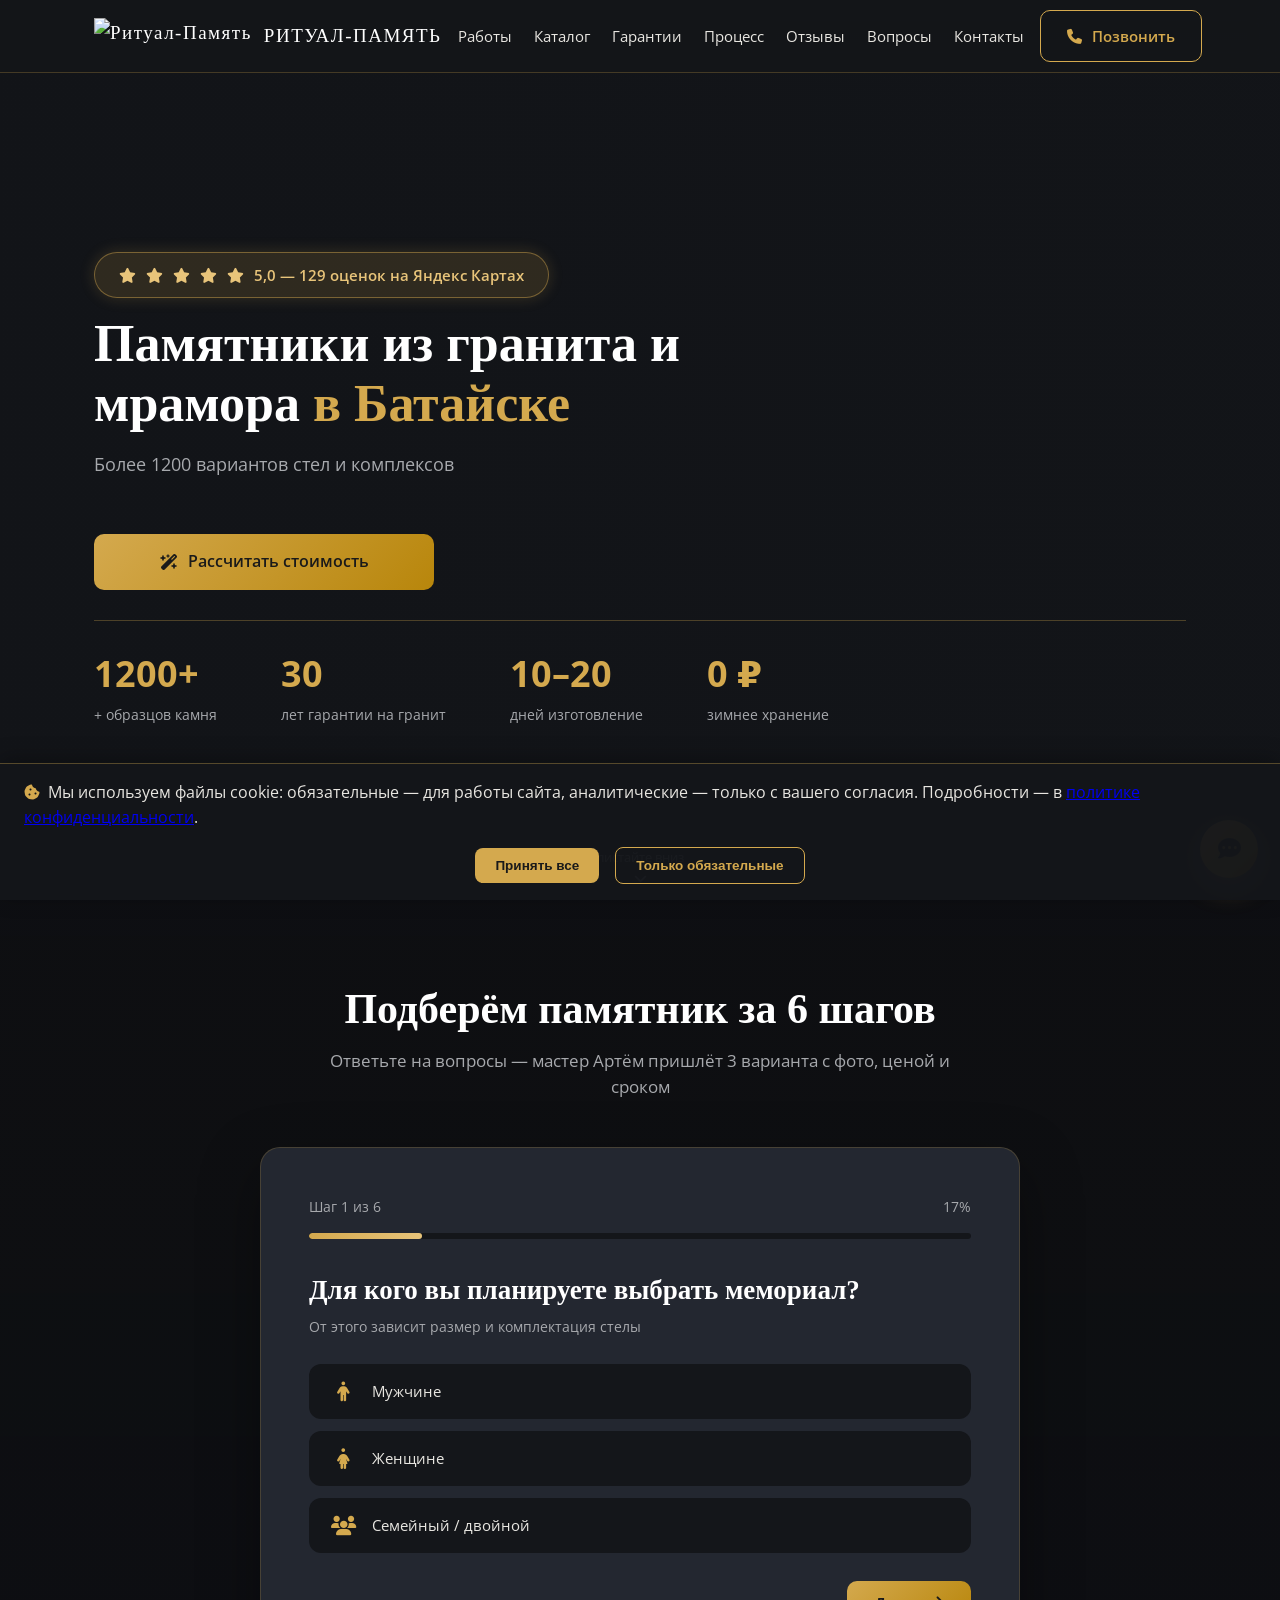
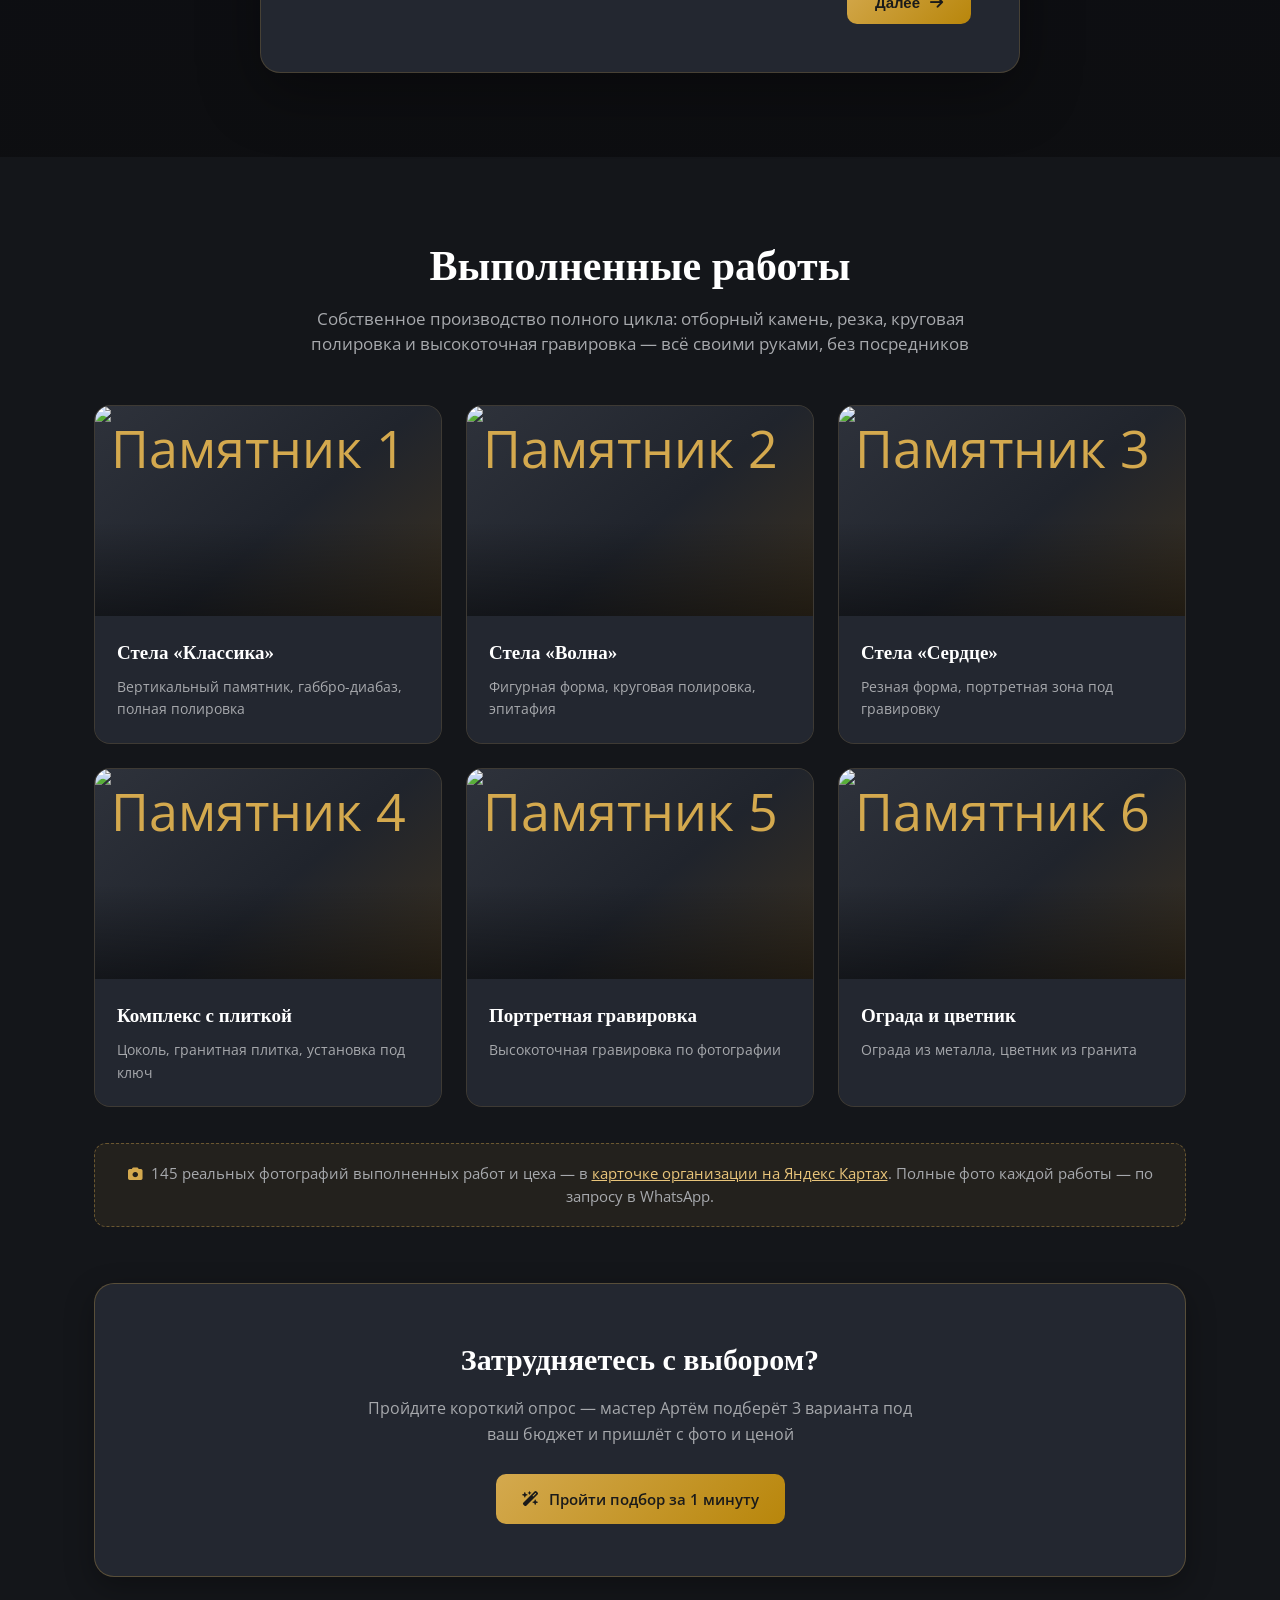
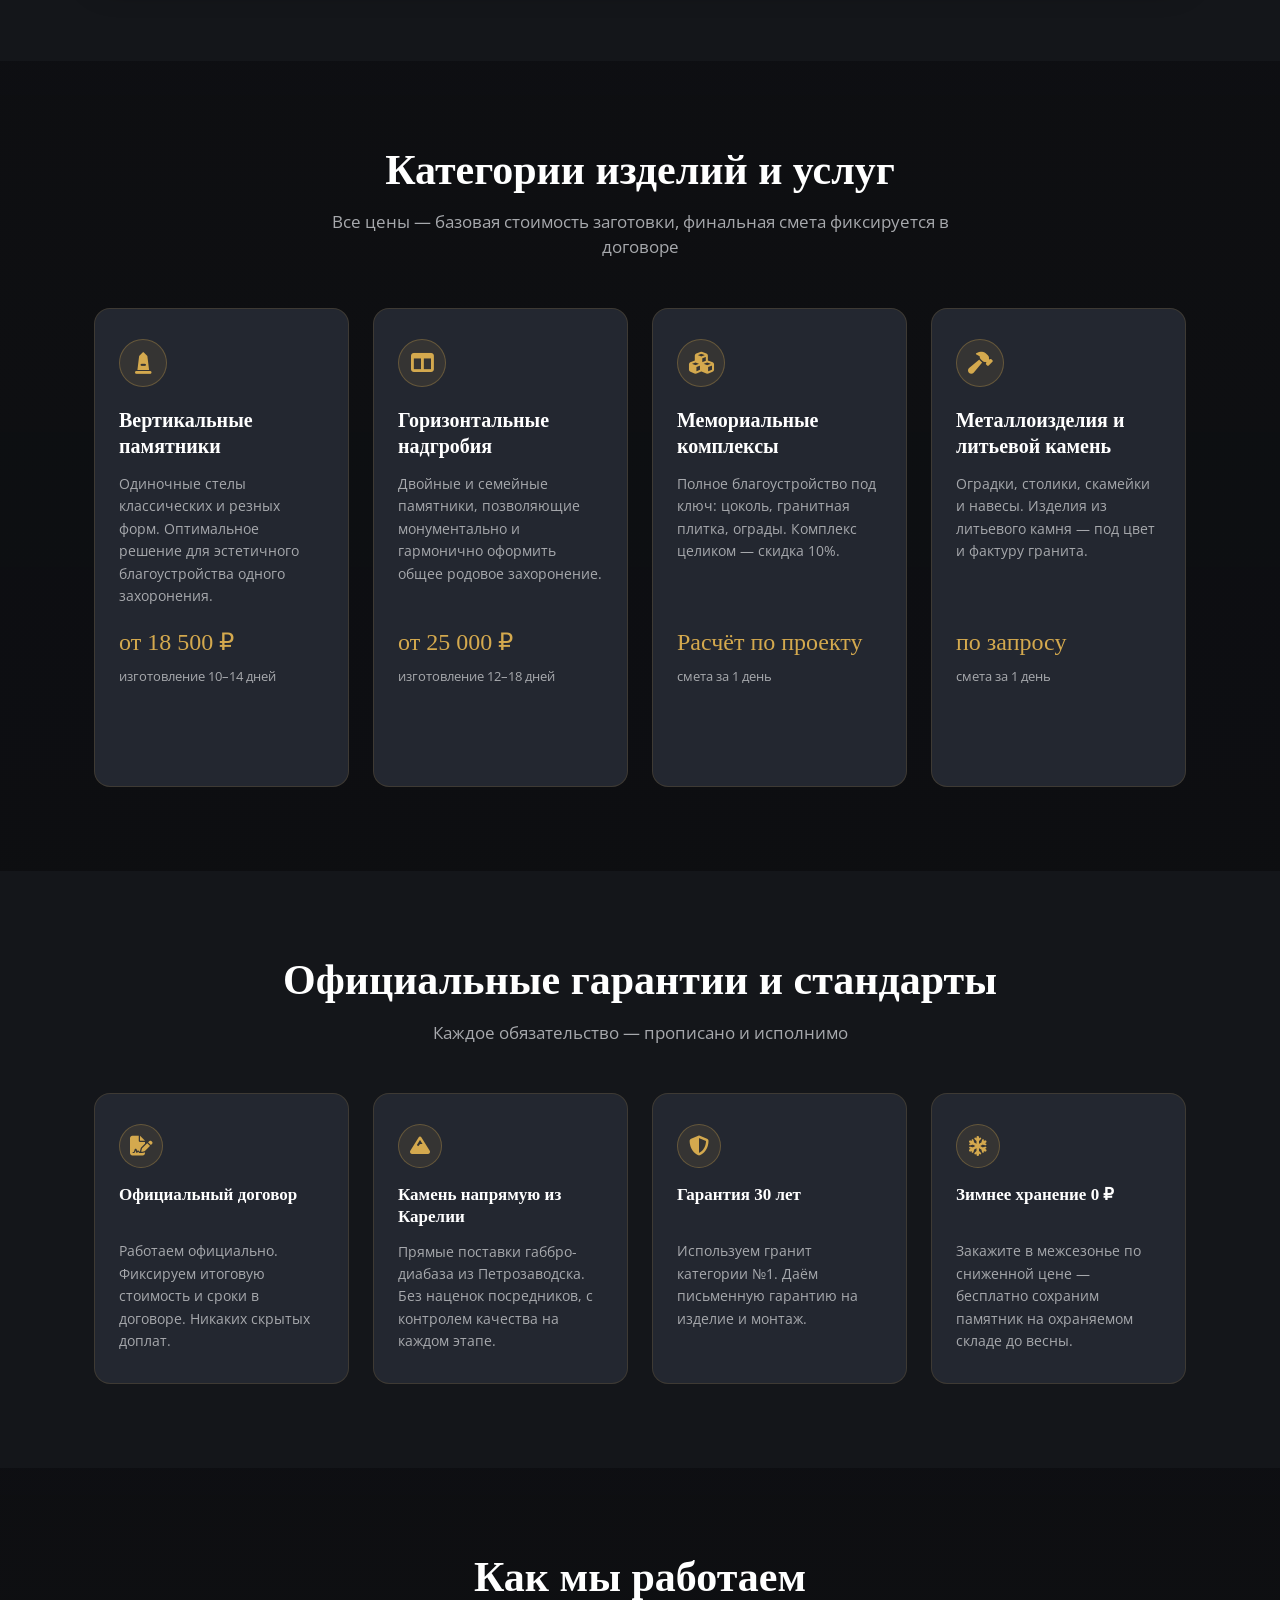
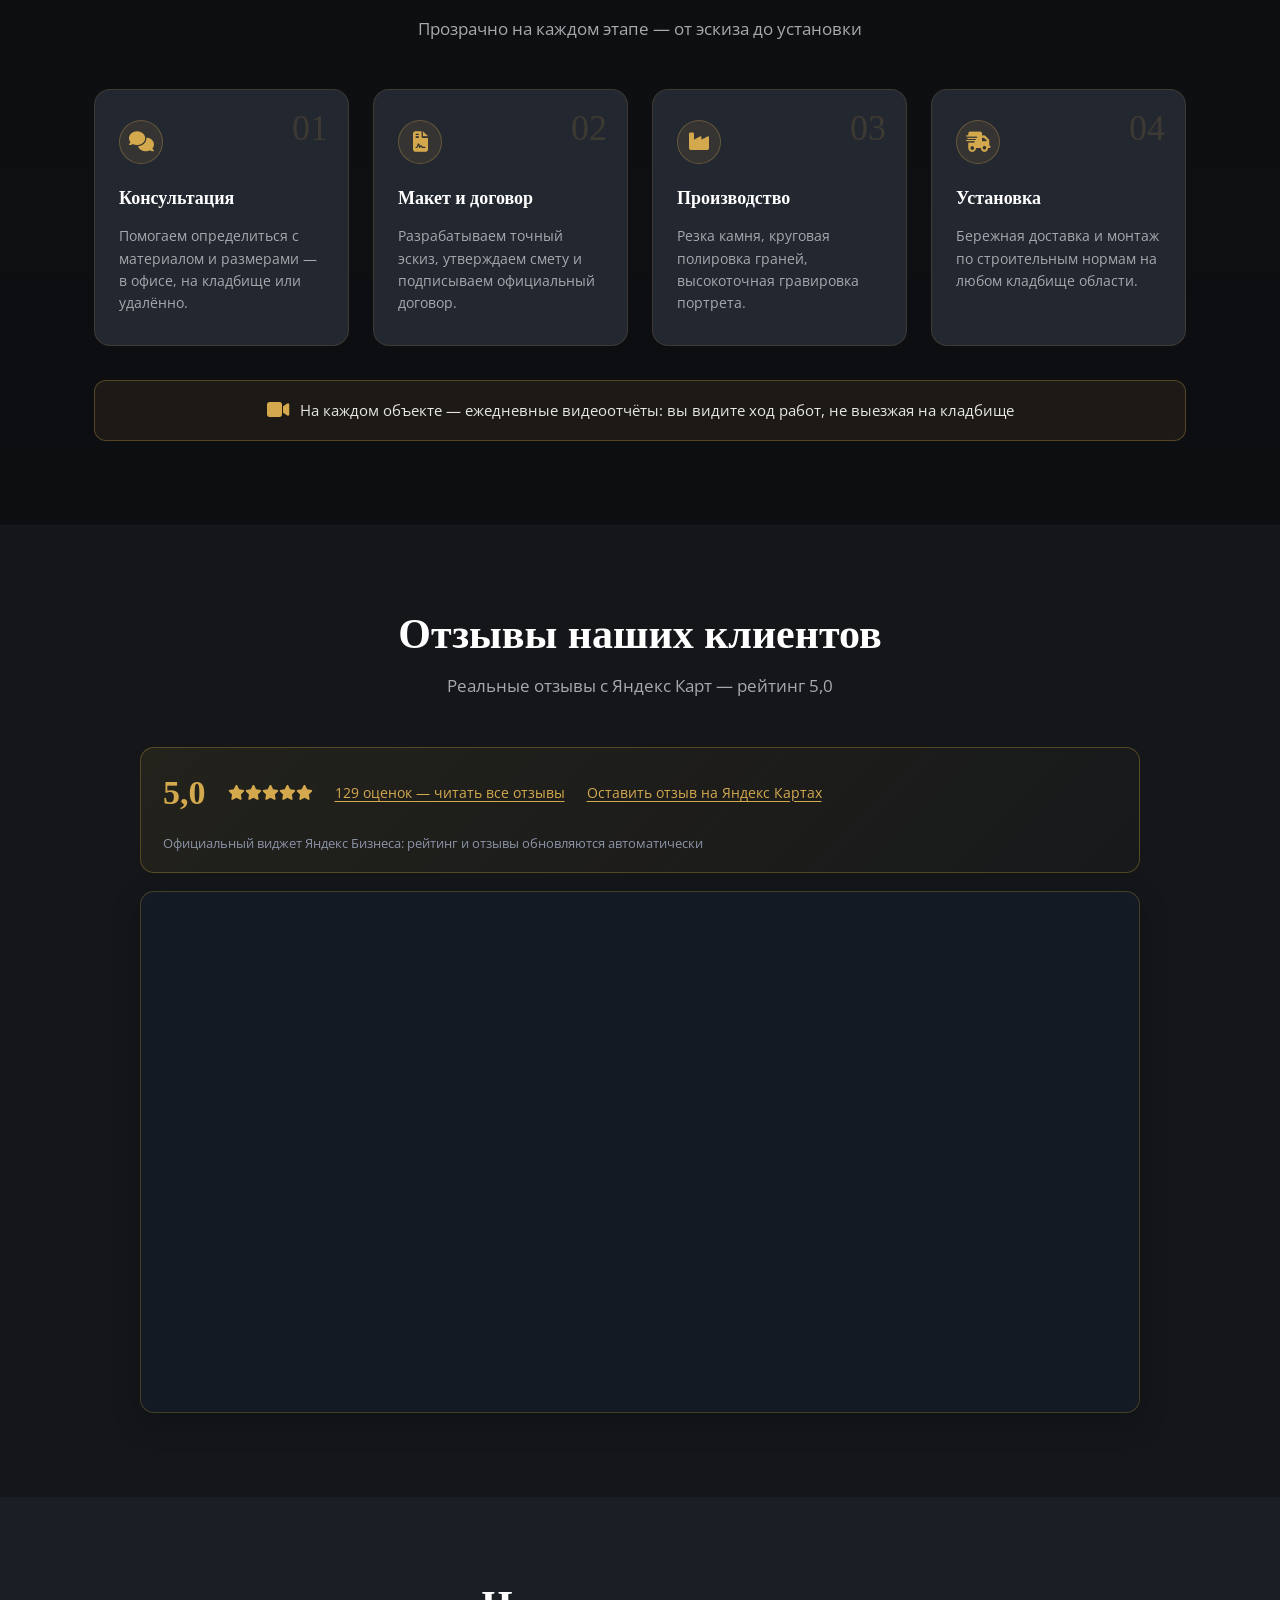
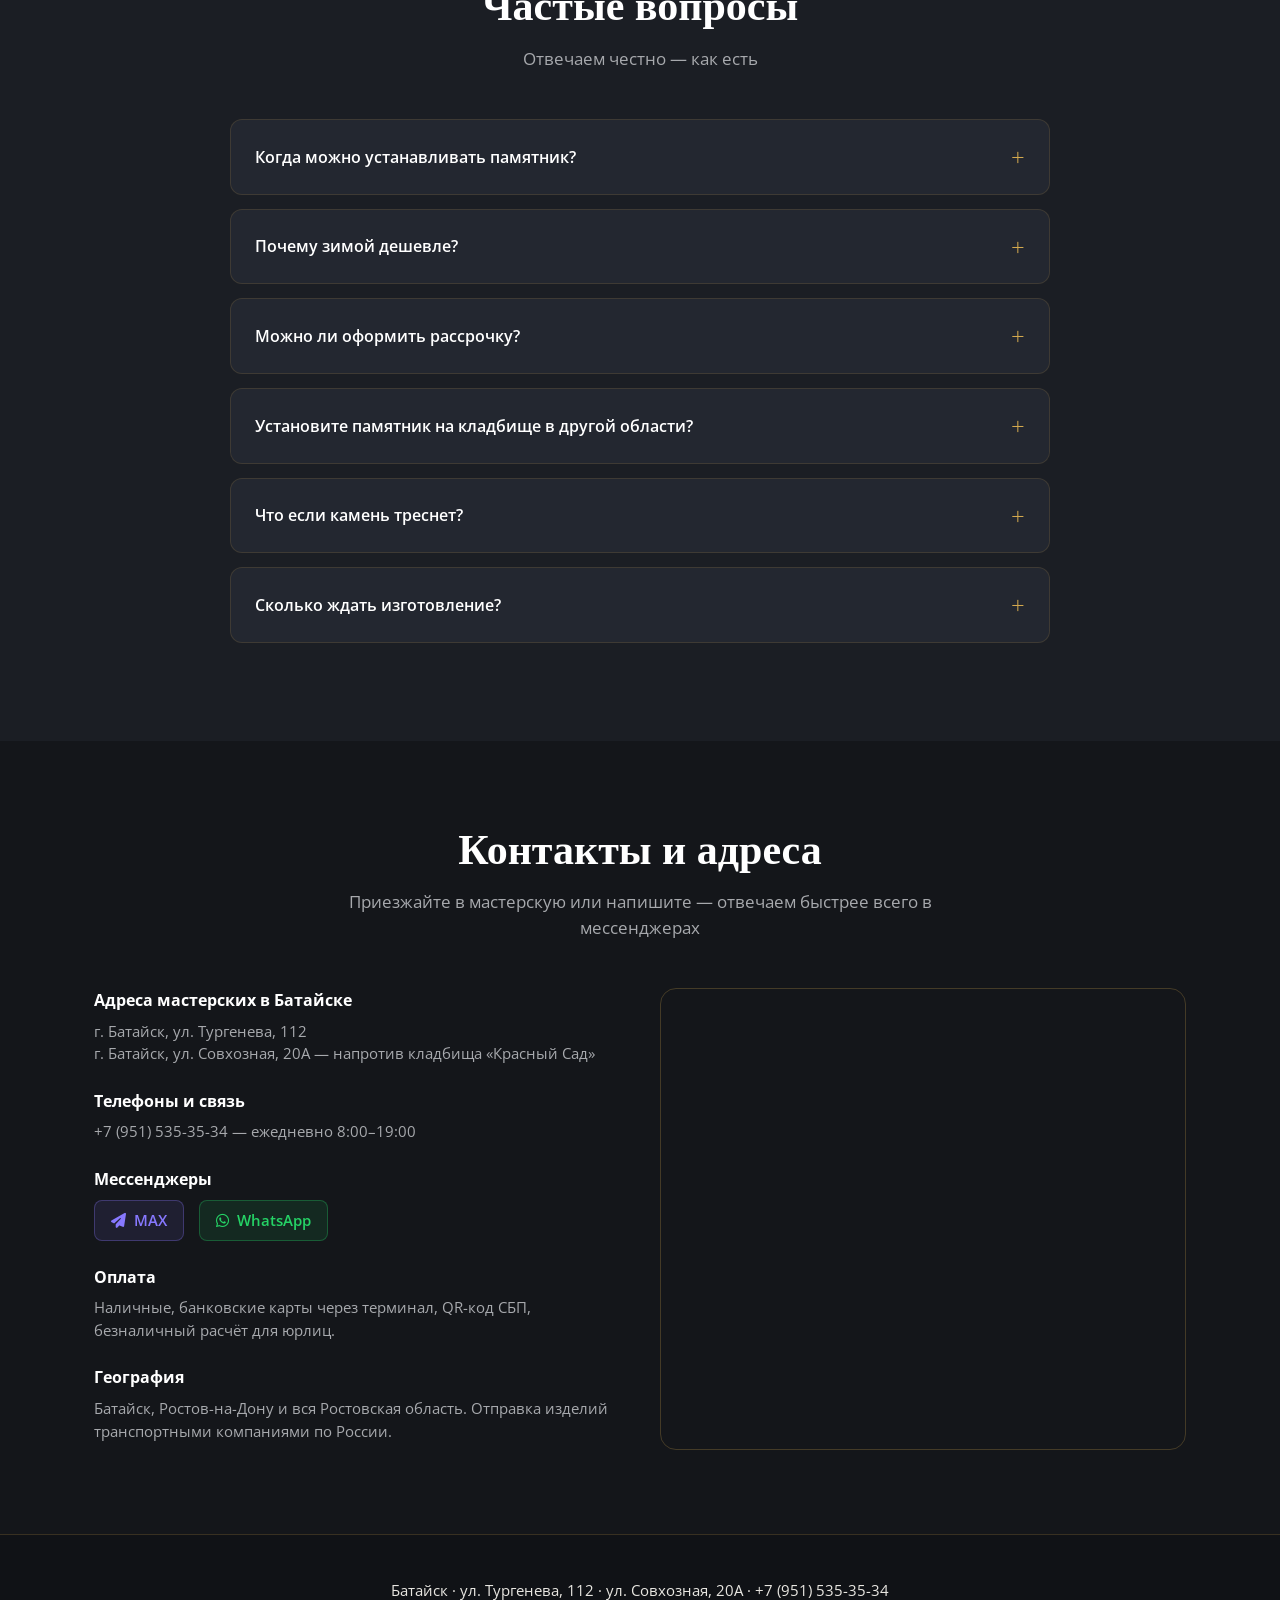
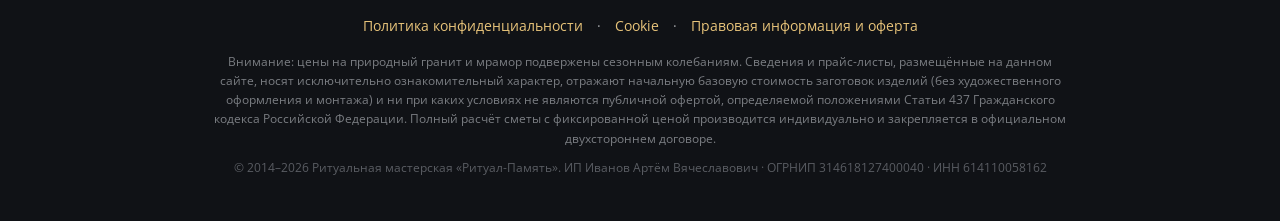
==== commit 53447ef2: "Update index.html" ====
--- a/index.html
+++ b/index.html
@@ -2,1964 +2,1323 @@
 <html lang="ru">
 <head>
 <meta charset="UTF-8">
-<meta name="viewport" content="width=device-width, initial-scale=1.0">
-<meta http-equiv="X-UA-Compatible" content="IE=edge">
-
-<title>Спецодежда в Батайске — магазин «Профессионалы» | ул. Речная, 11/95</title>
-<meta name="description" content="Продажа спецодежды, спецобуви, камуфляжа и СИЗ в Батайске. Прямые поставки, сертификация ГОСТ, розница с примеркой и комплексное снабжение организаций.">
-<meta name="author" content="Константин">
-
-<meta property="og:title" content="Магазин спецодежды «Профессионалы» в Батайске">
-<meta property="og:description" content="Спецодежда, спецобувь, СИЗ. Ул. Речная, 11/95.">
+<meta name="viewport" content="width=device-width, initial-scale=1.0, viewport-fit=cover">
+<title>Ритуал-Память — изготовление памятников в Батайске под ключ</title>
+<meta name="description" content="Изготовление и установка памятников в Батайске. Собственный карьер в Карелии, 1200+ образцов гранита и мрамора. Гарантия 30 лет. Рейтинг 5,0 на Яндекс Картах.">
+<!-- Open Graph -->
 <meta property="og:type" content="website">
-<meta property="og:locale" content="ru_RU">
-
-<link rel="icon" href="img/favicon.ico" type="image/x-icon">
-<meta name="theme-color" content="#0F3460">
-
+<meta property="og:title" content="Ритуал-Память — памятники в Батайске">
+<meta property="og:description" content="Собственный карьер в Карелии, 1200+ образцов гранита и мрамора. Гарантия 30 лет, установка по РФ.">
+<meta property="og:image" content="https://energiekost.github.io/ritual/logo.png">
+<meta property="og:url" content="https://energiekost.github.io/ritual/">
+<meta name="twitter:card" content="summary_large_image">
+<!-- Favicon -->
+<link rel="icon" type="image/png" href="logo.png">
+<!-- Шрифт Open Sans -->
+<link rel="preconnect" href="https://fonts.googleapis.com">
+<link rel="preconnect" href="https://fonts.gstatic.com" crossorigin>
+<link href="https://fonts.googleapis.com/css2?family=Open+Sans:wght@400;600;700&display=swap" rel="stylesheet">
+<!-- Font Awesome -->
+<link rel="stylesheet" href="https://cdnjs.cloudflare.com/ajax/libs/font-awesome/6.5.2/css/all.min.css">
 <style>
-:root {
-    --primary: #FF6B35;
-    --primary-hover: #E85520;
-    --secondary: #0F3460;
-    --dark: #1A1D21;
-    --text: #2C3038;
-    --muted: #6B7280;
-    --soft: #F5F7FA;
-    --border: #E5E8EC;
-    --white: #FFFFFF;
-    --radius-sm: 8px;
-    --radius: 14px;
-    --radius-lg: 20px;
-    --shadow-sm: 0 1px 3px rgba(15, 52, 96, 0.04);
-    --shadow: 0 4px 16px rgba(15, 52, 96, 0.06);
-    --shadow-lg: 0 12px 32px rgba(15, 52, 96, 0.10);
-    --transition: 0.25s cubic-bezier(0.4, 0, 0.2, 1);
-    --font: 'Inter', -apple-system, BlinkMacSystemFont, 'Segoe UI', 'Helvetica Neue', Arial, sans-serif;
-}
-
-* { box-sizing: border-box; margin: 0; padding: 0; }
-
-html { scroll-behavior: smooth; scroll-padding-top: 88px; }
-
-body {
-    font-family: var(--font);
-    font-size: 16px;
-    line-height: 1.6;
-    color: var(--text);
-    background: var(--white);
-    padding-top: 72px;
-    -webkit-font-smoothing: antialiased;
-    -moz-osx-font-smoothing: grayscale;
-}
-
-a { color: inherit; text-decoration: none; transition: color var(--transition); }
-ul { list-style: none; }
-img, svg { display: block; max-width: 100%; }
-button { font-family: inherit; cursor: pointer; border: none; background: none; color: inherit; }
-
-:focus-visible { outline: 3px solid var(--primary); outline-offset: 2px; border-radius: 4px; }
-
-@media (prefers-reduced-motion: reduce) {
-    *, *::before, *::after {
-        animation-duration: 0.01ms !important;
-        transition-duration: 0.01ms !important;
-        scroll-behavior: auto !important;
-    }
-}
-
-.container { width: 100%; max-width: 1200px; margin: 0 auto; padding: 0 24px; }
-
-/* ПРАВКА 4: курсор-указатель на интерактивных плитках */
-.cat-card,
-.trust__item,
-.step,
-.opt-card { cursor: pointer; }
-
-/* ===== ИКОНКИ ===== */
-.icon {
-    width: 20px; height: 20px;
-    fill: none; stroke: currentColor;
-    stroke-width: 1.8; stroke-linecap: round; stroke-linejoin: round;
-    flex-shrink: 0;
-}
-
-/* ===== КНОПКИ ===== */
-.btn {
-    display: inline-flex; align-items: center; justify-content: center;
-    gap: 10px; padding: 14px 28px;
-    font-size: 15px; font-weight: 600;
-    border-radius: var(--radius-sm);
-    border: 2px solid transparent;
-    transition: all var(--transition);
-    white-space: nowrap; cursor: pointer;
-}
-.btn--primary { background: var(--primary); color: var(--white); border-color: var(--primary); }
-.btn--primary:hover {
-    background: var(--primary-hover); border-color: var(--primary-hover);
-    transform: translateY(-2px); box-shadow: 0 8px 24px rgba(255, 107, 53, 0.28);
-}
-.btn--ghost { background: transparent; color: var(--white); border-color: rgba(255, 255, 255, 0.3); }
-.btn--ghost:hover { background: rgba(255, 255, 255, 0.1); border-color: rgba(255, 255, 255, 0.6); }
-
-/* ===== ПОЛОСА ПРОГРЕССА ===== */
-.scroll-progress {
-    position: fixed; top: 0; left: 0; height: 3px; width: 0;
-    background: linear-gradient(90deg, var(--primary), #FF9A6B);
-    z-index: 10000; transition: width 0.08s linear;
-    pointer-events: none;
-}
-@media (max-width: 500px) { .scroll-progress { height: 2px; } }
-
-/* ===== ШАПКА ===== */
-.header {
-    position: fixed; top: 0; left: 0; right: 0; height: 72px;
-    background: var(--white); border-bottom: 1px solid var(--border); z-index: 1000;
-}
-.header__inner {
-    display: flex; align-items: center; justify-content: space-between;
-    height: 100%; gap: 24px;
-}
-.logo { display: flex; align-items: center; gap: 12px; flex-shrink: 0; }
-.logo__icon { width: 42px; height: 42px; object-fit: contain; flex-shrink: 0; }
-.logo__text { display: flex; flex-direction: column; line-height: 1.1; }
-.logo__name { font-size: 15px; font-weight: 800; color: var(--secondary); letter-spacing: 0.3px; }
-.logo__sub { font-size: 9px; font-weight: 600; color: var(--primary); letter-spacing: 1.1px; margin-top: 2px; }
-
-.burger {
-    display: none; flex-direction: column; justify-content: center;
-    gap: 5px; width: 44px; height: 44px; padding: 10px;
-    border-radius: var(--radius-sm);
-}
-.burger span {
-    display: block; height: 2px; width: 100%;
-    background: var(--secondary); border-radius: 2px;
-    transition: transform var(--transition), opacity var(--transition);
-}
-.burger[aria-expanded="true"] span:nth-child(1) { transform: translateY(7px) rotate(45deg); }
-.burger[aria-expanded="true"] span:nth-child(2) { opacity: 0; }
-.burger[aria-expanded="true"] span:nth-child(3) { transform: translateY(-7px) rotate(-45deg); }
-
-.nav__list { display: flex; align-items: center; gap: 4px; }
-.nav__link {
-    position: relative; display: inline-block;
-    padding: 10px 14px; font-size: 15px; font-weight: 500;
-    color: var(--secondary); transition: color var(--transition);
-}
-.nav__link::after {
-    content: ''; position: absolute; bottom: 4px; left: 50%;
-    width: calc(100% - 28px); height: 2px;
-    background: var(--primary); border-radius: 2px;
-    transform: translateX(-50%) scaleX(0); transform-origin: center;
-    transition: transform 0.3s cubic-bezier(0.4, 0, 0.2, 1);
-}
-.nav__link:hover { color: var(--primary); }
-.nav__link:hover::after, .nav__link:focus-visible::after { transform: translateX(-50%) scaleX(1); }
-
-/* ПРАВКА 7: блок контактов в шапке с двумя телефонами */
-.header__contacts {
-    display: flex; flex-direction: column; align-items: flex-end;
-    gap: 2px; white-space: nowrap;
-}
-.header__phones {
-    display: flex; align-items: center; gap: 8px;
-}
-.header__phone-number {
-    font-size: 15px; font-weight: 700; color: var(--secondary);
-    line-height: 1.2; transition: color var(--transition);
-}
-.header__phone-number:hover { color: var(--primary); }
-.header__phone-sep { color: var(--border); }
-.header__phone-number--second {
-    font-weight: 600; font-size: 13.5px; color: var(--muted);
-}
-.header__phone-number--second:hover { color: var(--primary); }
-.header__phone-hours {
-    font-size: 11px; font-weight: 500; color: var(--muted);
-    line-height: 1.2; letter-spacing: 0.2px;
-}
-
-/* Скрываем второй телефон на узких экранах */
-@media (max-width: 1280px) {
-    .header__phone-sep,
-    .header__phone-number--second { display: none; }
-}
-
-/* Меню чуть компактнее на планшетах — из-за нового пункта "О магазине" */
-@media (min-width: 901px) and (max-width: 1280px) {
-    .nav__link { padding: 10px 10px; font-size: 14px; }
-}
-
-.nav-mobile-block { display: none; }
-
-/* ===== HERO ===== */
-.hero {
-    position: relative; padding: 100px 0 110px;
-    background:
-        radial-gradient(ellipse at top right, rgba(255, 107, 53, 0.18), transparent 55%),
-        linear-gradient(135deg, #0F3460 0%, #1A1D21 100%);
-    color: var(--white); overflow: hidden;
+:root{
+  --bg:#14161a;--bg2:#1b1e24;--card:#232730;--card2:#2a2f3a;
+  --gold:#d4a94e;--gold2:#e8c47a;--text:#e8e6e1;--muted:#a7a9ad;
+  --green:#25d366;--maxc:#8778ff;
+  --ff:'Georgia',serif;
+  --fs:'Open Sans', system-ui, sans-serif; 
+  --radius:16px;
+}
+*{margin:0;padding:0;box-sizing:border-box;-webkit-tap-highlight-color:transparent;}
+html{scroll-behavior:smooth; overflow-x:hidden;}
+body{background:var(--bg);color:var(--text);font-family:var(--fs);line-height:1.6;overflow-x:hidden; width:100%;}
+.container{max-width:1240px;margin:0 auto;padding:0 24px; width:100%;}
+h1,h2,h3{font-family:var(--ff);font-weight:600; word-wrap:break-word;}
+.section{padding:84px 0}
+.section.alt{background:var(--bg2)}
+.section-title{text-align:center;font-size:clamp(26px,4vw,42px);margin-bottom:14px;color:#fff; line-height:1.2;}
+.section-sub{text-align:center;color:var(--muted);max-width:660px;margin:0 auto 48px;font-size:clamp(15px, 1.5vw, 17px); line-height: 1.5;}
+.gold{color:var(--gold)}
+#progress{position:fixed;top:0;left:0;height:3px;width:0;background:linear-gradient(90deg,var(--gold),var(--gold2));z-index:1001;transition:width .1s linear}
+
+/* Курсор для кликабельных элементов */
+.g-card, .cat, .gcard, .pcard, .btn, summary, .modal-tab { cursor: pointer; }
+
+/* Кнопки */
+.btn{display:inline-flex;align-items:center;justify-content:center;gap:10px;padding:13px 26px;border-radius:10px;font-size:15px;font-weight:600;cursor:pointer;border:none;text-decoration:none;transition:transform .2s,box-shadow .2s;white-space:nowrap}
+.btn:active{transform:scale(.97)}
+.btn-gold{background:linear-gradient(135deg,var(--gold),#b8860b);color:#1a1a1a}
+.btn-gold:hover{box-shadow:0 6px 24px rgba(212,169,78,.4);transform:translateY(-2px)}
+.btn-outline{background:transparent;color:var(--gold);border:1.5px solid var(--gold)}
+.btn-outline:hover{background:rgba(212,169,78,.12)}
+
+/* Шапка */
+header{position:fixed;top:0;left:0;right:0;z-index:1000;background:rgba(20,22,26,.92);-webkit-backdrop-filter:blur(12px);backdrop-filter:blur(12px);border-bottom:1px solid rgba(212,169,78,.25)}
+.nav-wrap{display:flex;align-items:center;justify-content:space-between;height:72px;gap:16px}
+.logo{display:flex;align-items:center;gap:12px;font-family:var(--ff);font-size:19px;letter-spacing:1.5px;color:#fff;text-decoration:none;white-space:nowrap; flex-shrink: 0;}
+.logo img { height: 36px; width: auto; }
+nav.desktop{display:flex;gap:22px; flex: 1; justify-content: center;}
+nav.desktop a{color:var(--text);text-decoration:none;font-size:15px;position:relative;padding:6px 0;white-space:nowrap}
+nav.desktop a::after{content:'';position:absolute;left:0;bottom:0;width:0;height:2px;background:var(--gold);transition:width .3s}
+nav.desktop a:hover::after,nav.desktop a.active::after{width:100%}
+.nav-actions{display:flex;gap:10px;align-items:center; flex-shrink: 0;}
+.burger{display:none;background:none;border:none;color:var(--gold);font-size:24px;cursor:pointer;padding:8px}
+
+/* Мобильное меню - ШТОРКА СПРАВА */
+.mobile-menu{
+  position:fixed; top:0; right:-100%; width:320px; max-width: 85%; height:100vh; background:var(--bg2); z-index:2000;
+  padding:70px 24px 30px; display:flex; flex-direction:column; align-items:flex-start;
+  transition: right 0.45s cubic-bezier(0.4, 0, 0.2, 1);
+  overflow-y: auto; -webkit-overflow-scrolling: touch; box-shadow: -5px 0 30px rgba(0,0,0,0.5);
+}
+.mobile-menu.open { right:0; }
+.menu-close{ position:absolute; top:20px; right:20px; background:none; border:none; color:var(--gold); font-size:32px; cursor:pointer; padding: 10px; transition: 0.3s;}
+.menu-close:hover { transform: rotate(90deg); }
+
+.mobile-logo { margin-bottom: 30px; display: flex; align-items: center; gap: 10px; width: 100%;}
+.mobile-logo img { height: 32px; }
+.mobile-logo span { color: #fff; font-family: var(--ff); font-size: 16px; letter-spacing: 1px;}
+
+.mobile-nav { display:flex; flex-direction:column; align-items:flex-start; width:100%; gap:18px; margin-bottom: auto;}
+.mobile-nav a { color:#fff; text-decoration:none; font-size:18px; font-family:var(--fs); font-weight:600; transition: color 0.2s, padding-left 0.2s;}
+.mobile-nav a:hover { color: var(--gold); padding-left: 5px;}
+
+.mobile-menu-bottom { 
+  margin-top: 40px; display:flex; flex-direction:column; align-items:flex-start; width:100%; gap:16px; 
+  padding-top:20px; border-top: 1px solid rgba(212,169,78,.2);
+}
+.mobile-phone { color:var(--gold); font-size:18px; font-weight:700; text-decoration:none; display: flex; align-items:center; gap:10px;}
+.mobile-mess { display: flex; gap: 10px; width: 100%; }
+.mobile-mess a { 
+  flex: 1; display: flex; align-items: center; justify-content: center; gap: 8px; 
+  padding: 12px; border-radius: 8px; font-weight: 600; text-decoration: none; color: #fff; font-size: 14px;
+  transition: 0.3s;
+}
+.btn-mob-max { background: var(--maxc); }
+.btn-mob-wa { background: var(--green); }
+
+/* Оверлей для меню */
+.menu-overlay { position: fixed; inset: 0; background: rgba(0,0,0,0.6); opacity: 0; pointer-events: none; transition: opacity 0.4s; z-index: 1999; }
+.menu-overlay.open { opacity: 1; pointer-events: auto; }
+
+/* HERO */
+.hero{
+  padding: 140px 0 60px;
+  position: relative;
+  background: url('shop.jpg') no-repeat center center;
+  background-size: cover;
+  min-height: 100vh;
+  display: flex;
+  flex-direction: column;
+  justify-content: center;
 }
 .hero::before {
-    content: ''; position: absolute; inset: 0;
-    background-image:
-        radial-gradient(circle at 15% 80%, rgba(255, 107, 53, 0.15), transparent 40%),
-        radial-gradient(circle at 85% 20%, rgba(255, 107, 53, 0.10), transparent 45%);
-    pointer-events: none;
-}
-.hero__inner { position: relative; max-width: 880px; text-align: center; margin: 0 auto; }
-.hero__badge {
-    display: inline-block; padding: 8px 18px;
-    font-size: 13px; font-weight: 500; color: rgba(255, 255, 255, 0.85);
-    background: rgba(255, 255, 255, 0.08);
-    border: 1px solid rgba(255, 255, 255, 0.15);
-    border-radius: 100px; margin-bottom: 28px; letter-spacing: 0.2px;
-}
-.hero__title {
-    font-size: clamp(28px, 5vw, 52px); font-weight: 900;
-    line-height: 1.15; letter-spacing: -0.02em;
-    margin-bottom: 24px; min-height: 130px;
-}
-.text-rotator {
-    color: var(--primary); display: inline-block;
-    min-width: 420px; text-align: center; white-space: nowrap;
-    transition: opacity 0.35s ease, transform 0.35s ease;
-    opacity: 1; transform: translateY(0);
-}
-.text-rotator.is-fading { opacity: 0; transform: translateY(6px); }
-.hero__text {
-    font-size: 17px; line-height: 1.65; color: rgba(255, 255, 255, 0.75);
-    max-width: 640px; margin: 0 auto 40px;
-}
-.hero__actions { display: flex; justify-content: center; gap: 14px; flex-wrap: wrap; }
-
-/* ===== ПРОМО-БАННЕР ===== */
-.promo {
-    background: var(--primary); color: var(--white);
-    padding: 24px 0; position: relative; overflow: hidden;
-}
-.promo::before {
-    content: ''; position: absolute; top: -50%; right: -10%;
-    width: 400px; height: 400px;
-    background: radial-gradient(circle, rgba(255, 255, 255, 0.12), transparent 70%);
-    pointer-events: none;
-}
-.promo__inner {
-    position: relative; display: flex; align-items: center;
-    gap: 24px; flex-wrap: wrap;
-}
-.promo__tag {
-    display: inline-block; padding: 6px 14px;
-    font-size: 12px; font-weight: 700; letter-spacing: 1.2px;
-    text-transform: uppercase; background: rgba(255, 255, 255, 0.2);
-    border-radius: 100px;
-}
-.promo__content { flex: 1; min-width: 240px; }
-.promo__title { font-size: 22px; font-weight: 800; letter-spacing: -0.01em; margin-bottom: 2px; }
-.promo__title span {
-    display: inline-block; padding: 0 8px;
-    background: var(--white); color: var(--primary); border-radius: 4px;
-}
-.promo__text { font-size: 14px; opacity: 0.9; }
-.promo__btn {
-    padding: 12px 24px; font-size: 14px; font-weight: 700;
-    color: var(--primary); background: var(--white);
-    border-radius: var(--radius-sm); transition: all var(--transition);
-    white-space: nowrap;
-}
-.promo__btn:hover { transform: translateY(-2px); box-shadow: 0 8px 20px rgba(0, 0, 0, 0.15); }
-
-/* ===== СЕКЦИИ ===== */
-.section { padding: 96px 0; }
-.section--soft { background: var(--soft); }
-.section__head { max-width: 680px; margin: 0 auto 56px; text-align: center; }
-.section__title {
-    font-size: clamp(24px, 3.5vw, 36px); font-weight: 800;
-    color: var(--secondary); letter-spacing: -0.02em;
-    line-height: 1.2; margin-bottom: 12px;
-}
-.section__sub { font-size: 16px; color: var(--muted); line-height: 1.6; }
-
-/* ===== СЕТКИ ===== */
-.grid-3 { display: grid; grid-template-columns: repeat(3, 1fr); gap: 24px; }
-
-/* ===== КАРТОЧКИ АССОРТИМЕНТА ===== */
-.cat-card {
-    display: flex; flex-direction: column;
-    background: var(--white); border: 1px solid var(--border);
-    border-radius: var(--radius-lg); overflow: hidden;
-    transition: all var(--transition);
-}
-@media (hover: hover) {
-    .cat-card:hover { transform: translateY(-6px); box-shadow: var(--shadow-lg); border-color: transparent; }
-}
-.cat-card__visual {
-    position: relative; height: 180px;
-    display: flex; align-items: center; justify-content: center;
-    background:
-        radial-gradient(circle at 30% 20%, rgba(255, 107, 53, 0.08), transparent 60%),
-        linear-gradient(135deg, #F5F7FA 0%, #E9EDF3 100%);
-    border-bottom: 1px solid var(--border);
-}
-.cat-card__icon {
-    width: 92px; height: 92px; fill: none;
-    stroke: var(--secondary); stroke-width: 2;
-    stroke-linecap: round; stroke-linejoin: round;
-    transition: all var(--transition);
-}
-.cat-card:hover .cat-card__icon { stroke: var(--primary); transform: scale(1.06); }
-.cat-card__body { display: flex; flex-direction: column; flex: 1; padding: 28px 26px 26px; }
-.cat-card__title {
-    font-size: 22px; font-weight: 800; color: var(--secondary);
-    letter-spacing: -0.01em; margin-bottom: 16px;
-}
-.cat-card__list { flex: 1; margin-bottom: 20px; }
-.cat-card__list li {
-    position: relative; padding-left: 20px; padding-bottom: 8px;
-    font-size: 15px; color: var(--text); line-height: 1.5;
-}
-.cat-card__list li::before {
-    content: ''; position: absolute; left: 0; top: 9px;
-    width: 8px; height: 8px; border-radius: 50%; background: var(--primary);
-}
-.cat-card__btn {
-    display: block; padding: 14px 20px; text-align: center;
-    font-size: 15px; font-weight: 700; color: var(--secondary);
-    background: var(--soft); border-radius: var(--radius-sm);
-    transition: all var(--transition);
-}
-.cat-card:hover .cat-card__btn { background: var(--primary); color: var(--white); }
-
-/* ПРАВКА 2: на устройствах с наведением кнопка появляется только при hover */
-@media (hover: hover) and (min-width: 769px) {
-    .cat-card__btn {
-        opacity: 0;
-        transform: translateY(6px);
-        pointer-events: none;
-        transition: opacity 0.3s ease, transform 0.3s ease,
-                    background var(--transition), color var(--transition);
-    }
-    .cat-card:hover .cat-card__btn,
-    .cat-card:focus-within .cat-card__btn {
-        opacity: 1;
-        transform: translateY(0);
-        pointer-events: auto;
-    }
-}
-
-/* ===== ГОСТ ===== */
-.gost { background: var(--secondary); color: var(--white); padding: 26px 0; }
-.gost__inner {
-    display: flex; align-items: center; justify-content: center;
-    gap: 18px; text-align: center; flex-wrap: wrap;
-}
-.gost__icon {
-    width: 36px; height: 36px; fill: none;
-    stroke: var(--primary); stroke-width: 1.8;
-    stroke-linecap: round; stroke-linejoin: round; flex-shrink: 0;
-}
-.gost__text { font-size: 16px; color: rgba(255, 255, 255, 0.9); }
-.gost__text strong { color: var(--white); font-weight: 700; }
-
-/* ===== МЕДАЛЬОНЫ ===== */
-.trust { display: grid; grid-template-columns: repeat(5, 1fr); gap: 24px 16px; align-items: start; }
-.trust__item {
-    display: flex; flex-direction: column; align-items: center;
-    text-align: center; gap: 14px;
-}
-.trust__medal {
-    width: 110px; height: 110px;
-    display: flex; align-items: center; justify-content: center;
-    border-radius: 50%;
-    background:
-        radial-gradient(circle at 30% 25%, rgba(255, 107, 53, 0.06), transparent 60%),
-        var(--white);
-    border: 2px solid var(--border);
-    transition: all var(--transition); flex-shrink: 0;
-}
-.trust__medal svg {
-    width: 62px; height: 62px; fill: none;
-    stroke: var(--secondary); stroke-width: 2;
-    stroke-linecap: round; stroke-linejoin: round;
-    transition: all var(--transition);
-}
-@media (hover: hover) {
-    .trust__item:hover .trust__medal {
-        border-color: var(--primary); transform: translateY(-4px);
-        box-shadow: 0 8px 24px rgba(255, 107, 53, 0.12);
-    }
-    .trust__item:hover .trust__medal svg { stroke: var(--primary); }
-}
-.trust__text { font-size: 14px; font-weight: 600; line-height: 1.35; color: var(--secondary); }
-
-/* ===== ШАГИ (ПРАВКА 6: с иконками) ===== */
-.step {
-    position: relative; padding: 36px 32px;
-    background: var(--white); border: 1px solid var(--border);
-    border-radius: var(--radius-lg); transition: all var(--transition);
-}
-@media (hover: hover) {
-    .step:hover { transform: translateY(-4px); box-shadow: var(--shadow); border-color: transparent; }
-}
-.step__icon {
-    position: relative;
-    width: 72px; height: 72px;
-    border-radius: 20px;
-    background: linear-gradient(135deg, #FFF1EA 0%, #FFE1D2 100%);
-    display: flex; align-items: center; justify-content: center;
-    margin-bottom: 24px;
-    transition: all var(--transition);
-}
-.step__icon svg {
-    width: 36px; height: 36px;
-    fill: none; stroke: var(--primary);
-    stroke-width: 2; stroke-linecap: round; stroke-linejoin: round;
-    transition: stroke var(--transition);
-}
-.step__num {
-    position: absolute;
-    top: -10px; right: -10px;
-    min-width: 30px; height: 30px;
-    padding: 0 8px;
-    display: inline-flex; align-items: center; justify-content: center;
-    background: var(--secondary); color: var(--white);
-    border-radius: 100px;
-    font-size: 12px; font-weight: 800;
-    letter-spacing: 0.5px;
-    box-shadow: 0 4px 10px rgba(15, 52, 96, 0.2);
-    transition: background var(--transition);
-}
-.step:hover .step__icon {
-    background: linear-gradient(135deg, var(--primary) 0%, var(--primary-hover) 100%);
-    transform: translateY(-2px);
-    box-shadow: 0 8px 20px rgba(255, 107, 53, 0.28);
-}
-.step:hover .step__icon svg { stroke: var(--white); }
-.step:hover .step__num { background: var(--primary); }
-.step__title {
-    font-size: 19px; font-weight: 700; color: var(--secondary);
-    margin-bottom: 10px; letter-spacing: -0.01em;
-}
-.step__text { font-size: 15px; color: var(--muted); line-height: 1.6; }
-
-/* ===== О МАГАЗИНЕ ===== */
-.about { max-width: 780px; margin: 0 auto; text-align: center; }
-.about__text { font-size: 16px; line-height: 1.7; color: var(--text); margin-bottom: 18px; }
-
-/* ===== ОТЗЫВЫ ===== */
-.reviews__frame {
-    max-width: 1000px; margin: 0 auto;
-    border-radius: var(--radius-lg); overflow: hidden;
-    border: 1px solid var(--border);
-    box-shadow: var(--shadow); background: var(--white);
-}
-.reviews__frame iframe {
-    display: block; width: 100%; height: 600px; border: none;
-}
-@media (max-width: 768px) { .reviews__frame iframe { height: 480px; } }
-@media (max-width: 480px) { .reviews__frame iframe { height: 420px; } }
-
-/* ===== КОНТАКТЫ ===== */
-.contacts-wrap { display: grid; grid-template-columns: 1fr 1.1fr; gap: 40px; align-items: stretch; }
-.contacts-left { display: flex; flex-direction: column; gap: 24px; }
-.contact-list { display: flex; flex-direction: column; gap: 14px; }
-.contact-card {
-    display: flex; align-items: flex-start; gap: 18px;
-    padding: 20px 24px; background: var(--white);
-    border: 1px solid var(--border); border-radius: var(--radius);
-    transition: all var(--transition);
-}
-a.contact-card { cursor: pointer; }
-a.contact-card:hover { transform: translateY(-2px); box-shadow: var(--shadow); border-color: transparent; }
-.contact-card__icon {
-    flex-shrink: 0; width: 48px; height: 48px;
-    background: var(--secondary); border-radius: 12px;
-    display: flex; align-items: center; justify-content: center;
-    transition: all var(--transition);
-}
-.contact-card__icon svg {
-    width: 24px; height: 24px; fill: none;
-    stroke: var(--white); stroke-width: 1.8;
-    stroke-linecap: round; stroke-linejoin: round;
-}
-a.contact-card:hover .contact-card__icon { background: var(--primary); }
-.contact-card__body { flex: 1; min-width: 0; }
-.contact-card__label {
-    font-size: 12px; font-weight: 600; letter-spacing: 1px;
-    text-transform: uppercase; color: var(--muted); margin-bottom: 6px;
-}
-.contact-card__value { font-size: 17px; font-weight: 600; color: var(--secondary); line-height: 1.5; }
-
-.contact-messengers { display: flex; gap: 12px; flex-wrap: wrap; }
-.contact-msg {
-    flex: 1; min-width: 130px;
-    display: inline-flex; align-items: center; justify-content: center;
-    gap: 10px; padding: 16px 20px;
-    font-size: 15px; font-weight: 700; color: var(--white);
-    border-radius: var(--radius-sm); transition: all var(--transition);
-    white-space: nowrap;
-}
-.contact-msg svg { width: 22px; height: 22px; fill: currentColor; flex-shrink: 0; }
-.contact-msg--max { background: linear-gradient(135deg, #471AFF, #9500FF); }
-.contact-msg--wa  { background: #25D366; }
-.contact-msg--tg  { background: #229ED9; }
-.contact-msg:hover { transform: translateY(-2px); box-shadow: 0 8px 24px rgba(0, 0, 0, 0.15); }
-
-.contacts-map {
-    border-radius: var(--radius-lg); overflow: hidden;
-    border: 1px solid var(--border); box-shadow: var(--shadow);
-    min-height: 480px; background: var(--soft);
-}
-.contacts-map iframe {
-    display: block; width: 100%; height: 100%;
-    min-height: 480px; border: none;
-}
-
-/* ===== ОПТОВИКАМ ===== */
-.opt-grid {
-    display: grid; grid-template-columns: repeat(3, 1fr);
-    gap: 24px; margin-bottom: 48px;
-}
-.opt-card {
-    background: var(--white); border: 1px solid var(--border);
-    border-radius: var(--radius-lg); padding: 36px 32px;
-    text-align: center; transition: all var(--transition);
-}
-@media (hover: hover) {
-    .opt-card:hover { transform: translateY(-4px); box-shadow: var(--shadow); border-color: transparent; }
-}
-.opt-card__icon {
-    width: 64px; height: 64px; margin: 0 auto 20px;
-    background: rgba(255, 107, 53, 0.10); border-radius: 50%;
-    display: flex; align-items: center; justify-content: center;
-    color: var(--primary); transition: all var(--transition);
-}
-.opt-card:hover .opt-card__icon { background: var(--primary); color: var(--white); }
-.opt-card__icon svg {
-    width: 32px; height: 32px; fill: none;
-    stroke: currentColor; stroke-width: 1.8;
-    stroke-linecap: round; stroke-linejoin: round;
-}
-.opt-card h3 {
-    font-size: 20px; font-weight: 800; color: var(--secondary);
-    margin-bottom: 14px; letter-spacing: -0.01em;
-}
-.opt-card p { font-size: 15px; color: var(--muted); line-height: 1.6; }
-.opt-card__list { list-style: none; display: inline-block; text-align: left; }
-.opt-card__list li {
-    position: relative; padding-left: 20px; padding-bottom: 10px;
-    font-size: 15px; color: var(--text); line-height: 1.5;
-}
-.opt-card__list li strong { color: var(--primary); font-weight: 800; }
-.opt-card__list li::before {
-    content: ''; position: absolute; left: 0; top: 9px;
-    width: 8px; height: 8px; border-radius: 50%; background: var(--primary);
-}
-.opt-cta {
-    text-align: center; padding: 40px;
-    background: var(--soft); border-radius: var(--radius-lg);
-    border: 2px dashed var(--border);
-}
-.opt-cta p { font-size: 17px; font-weight: 600; color: var(--secondary); margin-bottom: 20px; }
-
-/* ===== ФУТЕР ===== */
-.footer {
-    background: var(--dark); color: rgba(255, 255, 255, 0.6);
-    padding: 48px 0 24px; font-size: 14px;
-    border-top: 3px solid var(--primary);
-}
-.footer__top {
-    display: grid; grid-template-columns: 1.1fr 1.4fr 1fr;
-    gap: 40px; padding-bottom: 32px;
-    border-bottom: 1px solid rgba(255, 255, 255, 0.08);
-    margin-bottom: 24px; text-align: left;
-}
-.footer__col h4 {
-    font-size: 12px; font-weight: 700;
-    text-transform: uppercase; letter-spacing: 1.5px;
-    color: rgba(255, 255, 255, 0.85); margin-bottom: 14px;
-}
-.footer__brand-name { font-size: 16px; font-weight: 700; color: #fff; margin-bottom: 6px; }
-.footer__brand-tagline { font-size: 12px; color: rgba(255, 255, 255, 0.5); margin-bottom: 14px; }
-.footer__brand-desc { font-size: 12.5px; color: rgba(255, 255, 255, 0.5); line-height: 1.6; }
-
-.footer__requisites { display: flex; flex-direction: column; gap: 5px; }
-.footer__req-row { display: flex; gap: 8px; font-size: 12.5px; line-height: 1.55; }
-.footer__req-label { color: rgba(255, 255, 255, 0.4); flex-shrink: 0; min-width: 100px; }
-.footer__req-value { color: rgba(255, 255, 255, 0.78); word-break: break-word; }
-.footer__placeholder {
-    color: #fbbf24; background: rgba(251, 191, 36, 0.08);
-    padding: 1px 6px; border-radius: 4px;
-    font-family: 'Courier New', monospace; font-size: 12px;
-}
-
-.footer__contacts { display: flex; flex-direction: column; gap: 9px; }
-.footer__contact-item {
-    display: flex; align-items: flex-start; gap: 9px;
-    font-size: 13px; color: rgba(255, 255, 255, 0.72);
-}
-.footer__contact-item svg {
-    width: 14px; height: 14px; flex-shrink: 0;
-    color: var(--primary); margin-top: 3px;
-}
-.footer__contact-item a { color: rgba(255, 255, 255, 0.85); }
-.footer__contact-item a:hover { color: #fff; }
-
-.footer__legal-links {
-    display: flex; justify-content: center; align-items: center;
-    flex-wrap: wrap; gap: 0; margin-bottom: 16px; text-align: center;
-}
-.footer__legal-links a {
-    font-size: 12px; color: rgba(255, 255, 255, 0.5);
-    transition: color var(--transition); cursor: pointer;
-}
-.footer__legal-links a:hover { color: rgba(255, 255, 255, 0.9); }
-.footer__legal-links .dot { margin: 0 8px; color: rgba(255, 255, 255, 0.15); }
-
-.footer__bottom {
-    display: flex; justify-content: space-between; align-items: center;
-    flex-wrap: wrap; gap: 12px; padding-top: 16px;
-    border-top: 1px solid rgba(255, 255, 255, 0.06);
-}
-.footer__copy { font-size: 12px; color: rgba(255, 255, 255, 0.4); }
-.footer__author { font-size: 12px; color: rgba(255, 255, 255, 0.4); }
-.footer__author a {
-    color: rgba(255, 255, 255, 0.7); text-decoration: underline;
-    text-decoration-color: rgba(255, 255, 255, 0.2);
-    text-underline-offset: 2px; transition: all var(--transition);
-}
-.footer__author a:hover { color: #fff; text-decoration-color: rgba(255, 255, 255, 0.6); }
-
+  content: '';
+  position: absolute;
+  inset: 0;
+  background: linear-gradient(90deg, rgba(18,20,24,0.96) 0%, rgba(18,20,24,0.82) 100%);
+  z-index: 0;
+}
+.hero .container { position: relative; z-index: 1; }
+.hero-text { max-width: 800px; }
+.hero h1{font-size:clamp(30px,4.5vw,52px);line-height:1.15;color:#fff;margin:16px 0 16px}
+.hero p{color:var(--muted);font-size:clamp(15px,1.5vw,18px);max-width:620px;margin-bottom:30px; min-height: 54px;}
+.hero-badge{display:inline-flex;align-items:center;gap:10px;background:rgba(212,169,78,.15);border:1px solid rgba(212,169,78,.45);border-radius:50px;padding:10px 24px;color:var(--gold2);font-size:15px;font-weight:600; box-shadow: 0 0 15px rgba(212,169,78,0.2); animation: pulse-gold 2s infinite;}
+@keyframes pulse-gold { 0% { box-shadow: 0 0 0 0 rgba(212,169,78, 0.4); } 70% { box-shadow: 0 0 0 10px rgba(212,169,78, 0); } 100% { box-shadow: 0 0 0 0 rgba(212,169,78, 0); } }
+.hero-badge a{color:var(--gold2);text-decoration:none}
+
+.hero-actions-wrap {
+  display: flex; flex-wrap: wrap; gap: 12px; margin-bottom: 30px; align-items: center;
+}
+.btn-hero {
+  display: inline-flex; align-items: center; justify-content: center; gap: 10px;
+  padding: 15px 32px; border-radius: 10px; font-size: 16px; font-weight: 600;
+  text-decoration: none; transition: transform 0.2s, box-shadow 0.2s;
+}
+.btn-hero-quiz {
+  background: linear-gradient(135deg, var(--gold), #b8860b);
+  color: #1a1a1a;
+  width: 100%; max-width: 340px;
+}
+.btn-hero-quiz:hover { box-shadow: 0 6px 24px rgba(212,169,78,.4); transform: translateY(-2px);}
+
+/* Статистика в Hero */
+.hero-stats{display:flex;gap:clamp(24px,5vw,80px);flex-wrap:wrap;border-top:1px solid rgba(212,169,78,.3);padding-top:24px; margin-top: 20px;}
+.stat b{display:block;font-family:var(--fs);font-variant-numeric:tabular-nums;font-size:clamp(24px,3.2vw,36px);color:var(--gold);font-weight:700}
+.stat span{color:var(--muted);font-size:14px}
+.scroll-hint{position:absolute;bottom:15px;left:50%;transform:translateX(-50%);color:var(--muted);font-size:13px;animation:bounce 2s infinite; z-index:1; text-align: center; width: 100%;}
+@keyframes bounce{0%,100%{transform:translate(-50%,0)}50%{transform:translate(-50%,10px)}}
+
+/* Ротатор */
+.hero-rotator { display: block; }
+.hero-rotator .hr-item { display: none; }
+.hero-rotator .hr-item.active { display: inline-block; animation: hrIn 0.45s ease both; }
+@keyframes hrIn { from { opacity: 0; transform: translateY(8px); } to { opacity: 1; transform: none; } }
+
+/* Квиз */
+.quiz{background:linear-gradient(rgba(13,14,17,.90), rgba(13,14,17,.95)), url('bg_photo_kviz.png') center/cover no-repeat}
+.quiz-card{max-width:760px;margin:0 auto;background:var(--card);border:1px solid rgba(212,169,78,.2);border-radius:20px;padding:clamp(24px,4vw,48px);box-shadow:0 20px 60px rgba(0,0,0,.35)}
+.quiz-top{display:flex;justify-content:space-between;align-items:center;margin-bottom:14px;color:var(--muted);font-size:14px}
+.quiz-progress{height:6px;background:var(--bg);border-radius:6px;margin-bottom:34px;overflow:hidden}
+.quiz-progress div{height:100%;background:linear-gradient(90deg,var(--gold),var(--gold2));border-radius:6px;transition:width .4s ease}
+.q-title{font-family:var(--ff);font-size:clamp(20px,2.6vw,27px);color:#fff;margin-bottom:8px; line-height: 1.3;}
+.q-hint{color:var(--muted);font-size:14px;margin-bottom:26px}
+.q-opts{display:flex;flex-direction:column;gap:12px}
+.q-opt{display:flex;align-items:center;gap:16px;padding:16px 20px;background:var(--bg);border:1.5px solid transparent;border-radius:12px;cursor:pointer;transition:all .2s;width:100%;color:var(--text);font-size:15px;font-family:var(--fs);text-align:left; line-height: 1.4;}
+.q-opt i{color:var(--gold);font-size:20px;width:26px;text-align:center;flex-shrink:0; transition: transform 0.3s;}
+.q-opt:hover i { transform: scale(1.2); }
+.q-opt:hover{border-color:rgba(212,169,78,.5);background:var(--card2)}
+.q-opt.sel{border-color:var(--gold);background:rgba(212,169,78,.12)}
+.q-opt.sel i{color:var(--gold2)}
+.q-error{color:#ff8a8a;font-size:14px;margin-top:16px;display:none}
+.q-error.show{display:block;animation:shake .4s}
+@keyframes shake{0%,100%{transform:translateX(0)}25%{transform:translateX(-6px)}75%{transform:translateX(6px)}}
+.q-nav{display:flex;justify-content:space-between;gap:12px;margin-top:28px;flex-wrap:wrap}
+.q-nav .btn{padding:12px 28px}
+.quiz-step{display:none}
+.quiz-step.active{display:block;animation:fadeIn .35s ease}
+@keyframes fadeIn{from{opacity:0;transform:translateY(12px)}to{opacity:1;transform:translateY(0)}}
+.q-input{width:100%;padding:15px 18px;background:var(--bg);border:1.5px solid rgba(212,169,78,.3);border-radius:12px;color:var(--text);font-size:16px;margin-bottom:6px;outline:none;transition:border .2s;font-family:var(--fs)}
+.q-input:focus{border-color:var(--gold)}
+.q-input.err{border-color:#ff8a8a}
+.q-label{color:var(--muted);font-size:13px;margin:10px 0 6px;display:block}
+.consent{display:flex;gap:10px;align-items:flex-start;margin:16px 0 6px;font-size:13.5px;color:var(--muted)}
+.consent input{margin-top:4px;accent-color:var(--gold);width:17px;height:17px; flex-shrink: 0;}
+.consent a{color:var(--gold)}
+.mess-choice{display:flex;gap:12px;margin:18px 0 4px;flex-wrap:wrap}
+.mess-choice .q-opt{flex:1 1 220px;justify-content:center;font-weight:600;padding:15px}
+.mess-choice .q-opt.wa.sel{border-color:var(--green);background:rgba(37,211,102,.12)}
+.mess-choice .q-opt.wa i{color:var(--green)}
+.mess-choice .q-opt.max.sel{border-color:var(--maxc);background:rgba(135,120,255,.12)}
+.mess-choice .q-opt.max i{color:var(--maxc)}
+.q-privacy{color:var(--muted);font-size:12.5px;text-align:center;margin-top:18px}
+
+/* Сетки */
+.g-grid{display:grid;grid-template-columns:repeat(3,1fr);gap:24px}
+.g-card{background:var(--card);border:1px solid rgba(212,169,78,.15);border-radius:var(--radius);overflow:hidden;transition:transform .3s,box-shadow .3s, border-color .3s; display: flex; flex-direction: column;}
+.g-card:hover{transform:translateY(-8px) scale(1.02); box-shadow:0 20px 40px rgba(0,0,0,.4); border-color: rgba(212,169,78,.4);}
+.g-ph{height:210px;display:flex;align-items:center;justify-content:center;font-size:52px;color:var(--gold);background:linear-gradient(140deg,#2e323b,#20242c 55%,#3a3020);position:relative; overflow: hidden;}
+.g-ph::after{content:'';position:absolute;inset:0;background:linear-gradient(180deg,transparent 55%,rgba(0,0,0,.45));pointer-events:none; z-index: 1;}
+.g-ph img { width: 100%; height: 100%; object-fit: cover; transition: transform 0.5s; z-index: 0;}
+.g-card:hover .g-ph img { transform: scale(1.1); }
+.g-body{padding:22px; display: flex; flex-direction: column; flex-grow: 1; z-index: 2; background: var(--card); position: relative;}
+.g-body h3{font-size:19px;margin-bottom:8px;color:#fff}
+.g-body p{color:var(--muted);font-size:14px}
+.g-note{margin-top:36px;text-align:center;background:rgba(212,169,78,.08);border:1px dashed rgba(212,169,78,.4);border-radius:12px;padding:18px 24px;color:var(--muted);font-size:14.5px; transition: 0.3s;}
+.g-note:hover { background: rgba(212,169,78,.15); }
+.g-note i{color:var(--gold);margin-right:8px}
+.g-note a{color:var(--gold2)}
+
+/* Каталог */
+.cat-grid{display:grid;grid-template-columns:repeat(4,1fr);gap:24px}
+.cat{
+  background:var(--card); border:1px solid rgba(212,169,78,.15); border-radius:var(--radius); padding:30px 24px;
+  display:flex; flex-direction:column; transition:transform .3s, box-shadow .3s, border-color .3s;
+  position: relative; overflow: hidden; padding-bottom: 100px; 
+}
+.cat:hover{transform:translateY(-8px); box-shadow:0 15px 35px rgba(0,0,0,.4); border-color:rgba(212,169,78,.5);}
+
+/* Новые иконки в каталоге (в кружочках) */
+.cat-icon {
+  width: 48px; height: 48px; border-radius: 50%;
+  background: rgba(212,169,78,0.1); border: 1px solid rgba(212,169,78,0.3);
+  display: flex; align-items: center; justify-content: center;
+  margin-bottom: 20px; transition: transform 0.3s, background-color 0.3s;
+}
+.cat-icon i { font-size: 22px; color: var(--gold); }
+.cat:hover .cat-icon { transform: scale(1.1); background: rgba(212,169,78,0.2); }
+
+.cat h3{font-size:20px;margin-bottom:12px;color:#fff; min-height: 54px; line-height: 1.3;}
+.cat p{color:var(--muted);font-size:14px; flex-grow: 1;}
+.cat .price{font-family:var(--ff);font-size:24px;color:var(--gold);margin:16px 0 4px}
+.cat .term{color:var(--muted);font-size:13px;margin-bottom:0;}
+
+.cat-buttons { display: grid; grid-template-columns: 1fr 1fr; gap: 10px; width: 100%; }
+.btn-wa-msg, .btn-max-msg {
+  display: inline-flex; align-items: center; justify-content: center; gap: 6px;
+  padding: 12px 8px; border-radius: 8px; font-size: 13px; font-weight: 600;
+  text-decoration: none; transition: 0.3s; border: 1px solid transparent;
+}
+.btn-wa-msg { background: rgba(37, 211, 102, 0.1); color: #25d366; border-color: rgba(37, 211, 102, 0.3); }
+.btn-wa-msg:hover { background: #25d366; color: #fff; box-shadow: 0 4px 15px rgba(37, 211, 102, 0.4); transform: scale(1.05);}
+.btn-max-msg { background: rgba(135, 120, 255, 0.1); color: #8778ff; border-color: rgba(135, 120, 255, 0.3); }
+.btn-max-msg:hover { background: #8778ff; color: #fff; box-shadow: 0 4px 15px rgba(135, 120, 255, 0.4); transform: scale(1.05);}
+
+@media (min-width: 901px) {
+  .cat-action {
+    position: absolute; bottom: 0; left: 0; width: 100%; padding: 20px 24px 24px;
+    background: linear-gradient(to top, rgba(35,39,48,1) 0%, rgba(35,39,48,0.95) 60%, rgba(35,39,48,0) 100%);
+    opacity: 0; transform: translateY(20px); transition: opacity 0.3s ease, transform 0.3s ease; pointer-events: none;
+  }
+  .cat:hover .cat-action { opacity: 1; transform: translateY(0); pointer-events: auto; }
+}
 @media (max-width: 900px) {
-    .footer__top { grid-template-columns: 1fr; gap: 28px; }
-}
-@media (max-width: 768px) {
-    .footer { padding: 36px 0 20px; }
-    .footer__bottom { flex-direction: column; text-align: center; gap: 8px; }
-    .footer__req-label { min-width: 90px; }
-}
-
-/* ===== COOKIE ===== */
-.cookie {
-    position: fixed; bottom: 0; left: 0; right: 0;
-    background: var(--secondary); color: var(--white);
-    padding: 18px 0; z-index: 9990;
-    transform: translateY(100%);
-    transition: transform 0.35s ease;
-    box-shadow: 0 -8px 24px rgba(0, 0, 0, 0.12);
-}
-.cookie.is-visible { transform: translateY(0); }
-.cookie__inner {
-    display: flex; align-items: center; justify-content: space-between;
-    gap: 24px; flex-wrap: wrap;
-}
-.cookie__text {
-    font-size: 14px; line-height: 1.5;
-    flex: 1; min-width: 260px;
-}
-.cookie__text a { color: var(--primary); text-decoration: underline; }
-.cookie__actions { display: flex; gap: 10px; flex-wrap: wrap; }
-.cookie__btn {
-    padding: 10px 22px; font-size: 14px; font-weight: 700;
-    border-radius: var(--radius-sm); transition: all var(--transition);
-    white-space: nowrap; cursor: pointer;
-}
-.cookie__btn--primary { background: var(--primary); color: var(--white); }
-.cookie__btn--primary:hover { background: var(--primary-hover); }
-.cookie__btn--ghost {
-    background: transparent; color: rgba(255, 255, 255, 0.8);
-    border: 1px solid rgba(255, 255, 255, 0.25);
-}
-.cookie__btn--ghost:hover {
-    background: rgba(255, 255, 255, 0.08); color: #fff;
-    border-color: rgba(255, 255, 255, 0.5);
-}
-@media (max-width: 768px) {
-    .cookie__inner { flex-direction: column; text-align: center; }
-    .cookie__actions { flex-direction: column; width: 100%; }
-    .cookie__btn { width: 100%; }
-}
-
-/* ===== МОДАЛКА ===== */
-.modal {
-    position: fixed; inset: 0;
-    display: flex; align-items: center; justify-content: center;
-    padding: 20px; background: rgba(15, 25, 40, 0.7);
-    backdrop-filter: blur(4px); -webkit-backdrop-filter: blur(4px);
-    z-index: 10000; opacity: 0; visibility: hidden;
-    transition: opacity 0.25s ease, visibility 0.25s ease;
-}
-.modal.is-open { opacity: 1; visibility: visible; }
-.modal__window {
-    position: relative; width: 100%; max-width: 720px;
-    max-height: 85vh; background: var(--white);
-    border-radius: var(--radius-lg); box-shadow: var(--shadow-lg);
-    overflow: hidden; transform: scale(0.96);
-    transition: transform 0.25s ease;
-}
-.modal.is-open .modal__window { transform: scale(1); }
-.modal__scroll { max-height: 85vh; padding: 40px; overflow-y: auto; }
-.modal__close {
-    position: absolute; top: 18px; right: 18px;
-    width: 40px; height: 40px;
-    display: flex; align-items: center; justify-content: center;
-    border-radius: 50%; color: var(--muted);
-    background: var(--white); z-index: 10;
-    transition: all var(--transition);
-}
-.modal__close svg {
-    width: 20px; height: 20px; fill: none;
-    stroke: currentColor; stroke-width: 2; stroke-linecap: round;
-}
-.modal__close:hover { background: var(--soft); color: var(--secondary); }
-.modal__title {
-    font-size: 22px; font-weight: 800; color: var(--secondary);
-    margin-bottom: 24px; letter-spacing: -0.01em; padding-right: 40px;
-}
-.modal__tabs {
-    display: flex; gap: 4px; margin-bottom: 24px;
-    padding: 4px; background: var(--soft);
-    border-radius: var(--radius-sm);
-}
-.modal__tab {
-    flex: 1; padding: 10px 16px;
-    font-size: 14px; font-weight: 600;
-    color: var(--muted); border-radius: 6px;
-    transition: all var(--transition);
-}
-.modal__tab:hover { color: var(--secondary); }
-.modal__tab.is-active { background: var(--white); color: var(--secondary); box-shadow: var(--shadow-sm); }
-.modal__content { display: none; }
-.modal__content.is-active { display: block; animation: fadeUp 0.3s ease; }
-@keyframes fadeUp {
-    from { opacity: 0; transform: translateY(4px); }
-    to   { opacity: 1; transform: translateY(0); }
-}
-.modal__content h3 { font-size: 16px; font-weight: 700; color: var(--secondary); margin-bottom: 14px; }
-.modal__content p { font-size: 14px; line-height: 1.7; color: var(--text); margin-bottom: 12px; }
-.modal__content a { color: var(--primary); }
-
-/* ===== ВИДЖЕТ МЕССЕНДЖЕРОВ ===== */
-.widget {
-    position: fixed; right: 24px; bottom: 24px;
-    display: flex; flex-direction: column-reverse;
-    align-items: flex-end; gap: 12px; z-index: 9500;
-}
-.widget__trigger {
-    position: relative; width: 56px; height: 56px;
-    display: flex; align-items: center; justify-content: center;
-    background: var(--primary); color: var(--white);
-    border-radius: 50%; box-shadow: 0 6px 20px rgba(255, 107, 53, 0.35);
-    transition: all var(--transition);
-    animation: pulse 2.4s infinite;
-}
-.widget__trigger:hover { background: var(--primary-hover); transform: scale(1.06); }
-.widget__icon-open, .widget__icon-close {
-    position: absolute; width: 24px; height: 24px;
-    fill: none; stroke: currentColor; stroke-width: 1.8;
-    stroke-linecap: round; stroke-linejoin: round;
-    transition: all var(--transition);
-}
-.widget__icon-open { opacity: 1; transform: rotate(0deg) scale(1); }
-.widget__icon-close { opacity: 0; transform: rotate(-90deg) scale(0.6); }
-.widget.is-open .widget__icon-open { opacity: 0; transform: rotate(90deg) scale(0.6); }
-.widget.is-open .widget__icon-close { opacity: 1; transform: rotate(0deg) scale(1); }
-@keyframes pulse {
-    0%   { box-shadow: 0 6px 20px rgba(255, 107, 53, 0.35), 0 0 0 0 rgba(255, 107, 53, 0.4); }
-    70%  { box-shadow: 0 6px 20px rgba(255, 107, 53, 0.35), 0 0 0 14px rgba(255, 107, 53, 0); }
-    100% { box-shadow: 0 6px 20px rgba(255, 107, 53, 0.35), 0 0 0 0 rgba(255, 107, 53, 0); }
-}
-.widget__menu {
-    display: flex; flex-direction: column; gap: 10px;
-    opacity: 0; pointer-events: none;
-    transform: translateY(10px);
-    transition: all 0.25s ease;
-}
-.widget.is-open .widget__menu { opacity: 1; pointer-events: auto; transform: translateY(0); }
-.widget__link {
-    width: 48px; height: 48px;
-    display: flex; align-items: center; justify-content: center;
-    color: var(--white); border-radius: 50%;
-    box-shadow: var(--shadow); transition: all var(--transition);
-}
-.widget__link:hover { transform: scale(1.08); }
-.widget__link svg { width: 22px; height: 22px; fill: currentColor; stroke: none; }
-.widget__link--phone { background: var(--secondary); }
-.widget__link--phone svg { fill: none; stroke: currentColor; stroke-width: 1.8; stroke-linecap: round; stroke-linejoin: round; }
-.widget__link--max { background: linear-gradient(135deg, #471AFF, #9500FF); }
-.widget__link--wa  { background: #25D366; }
-.widget__link--tg  { background: #229ED9; }
-
-/* ===== АДАПТИВНОСТЬ ===== */
-@media (max-width: 1100px) { .trust { grid-template-columns: repeat(3, 1fr); gap: 32px 20px; } }
-
-@media (max-width: 1024px) {
-    .text-rotator { white-space: normal; min-width: 0; }
-}
-
-@media (max-width: 900px) {
-    .grid-3 { grid-template-columns: repeat(2, 1fr); }
-    .hero { padding: 80px 0 90px; }
-    .section { padding: 72px 0; }
-    .section__head { margin-bottom: 42px; }
-    .text-rotator { min-width: 320px; }
-    .opt-grid { grid-template-columns: 1fr; }
-    .contacts-wrap { grid-template-columns: 1fr; gap: 28px; }
-}
-
-@media (max-width: 768px) {
-    html { scroll-padding-top: 80px; }
-    body { padding-top: 64px; }
-    .header { height: 64px; }
-    .header__inner { justify-content: center; position: relative; }
-    .logo { justify-content: center; }
-    .burger {
-        display: flex; position: absolute;
-        right: 16px; top: 50%; transform: translateY(-50%);
-    }
-    .nav {
-        position: fixed; top: 64px; left: 0; right: 0;
-        height: calc(100vh - 64px); background: var(--white);
-        border-top: 1px solid var(--border);
-        padding: 24px; transform: translateX(-100%);
-        transition: transform 0.3s ease; overflow-y: auto;
-    }
-    .nav.is-open { transform: translateX(0); }
-    .nav__list {
-        flex-direction: column; align-items: center;
-        gap: 28px; padding-top: 40px;
-    }
-    .nav__link {
-        display: inline-block; padding: 12px 20px;
-        font-size: 22px; font-weight: 700;
-        text-align: center; border-radius: var(--radius-sm);
-        color: var(--secondary);
-    }
-    .nav__link::after { display: none; }
-    .nav__link:hover, .nav__link:focus { color: var(--primary); }
-    .nav-mobile-block {
-        display: flex; flex-direction: column; align-items: center;
-        gap: 16px; margin-top: 40px; padding-top: 32px;
-        border-top: 1px solid var(--border);
-        width: 100%; max-width: 340px;
-        margin-left: auto; margin-right: auto;
-    }
-    .nav-mobile-phone {
-        font-size: 22px; font-weight: 800;
-        color: var(--primary); text-decoration: none;
-    }
-    .nav-mobile-msg { display: flex; gap: 10px; width: 100%; }
-    .nav-mobile-btn {
-        flex: 1; display: inline-flex; align-items: center; justify-content: center;
-        gap: 6px; padding: 12px 10px;
-        font-size: 13px; font-weight: 700; color: var(--white);
-        border-radius: var(--radius-sm); transition: all var(--transition);
-        white-space: nowrap;
-    }
-    .nav-mobile-btn svg { width: 18px; height: 18px; fill: currentColor; flex-shrink: 0; }
-    .nav-mobile-btn--max { background: linear-gradient(135deg, #471AFF, #9500FF); }
-    .nav-mobile-btn--wa  { background: #25D366; }
-    .nav-mobile-btn--tg  { background: #229ED9; }
-    .nav-mobile-btn:active { transform: scale(0.97); }
-    .header__contacts { display: none; }
-    .widget { display: none; }
-    .grid-3 { grid-template-columns: 1fr; }
-    .trust { grid-template-columns: repeat(2, 1fr); gap: 28px 16px; }
-    .trust__medal { width: 96px; height: 96px; }
-    .trust__medal svg { width: 54px; height: 54px; }
-    .trust__text { font-size: 13px; }
-    .hero__title { min-height: 100px; }
-    .text-rotator { min-width: 200px; white-space: normal; }
-    .hero__actions { flex-direction: column; }
-    .hero__actions .btn { width: 100%; }
-    .promo__inner { flex-direction: column; text-align: center; }
-    .promo__btn { width: 100%; }
-    .gost__inner { flex-direction: column; gap: 12px; }
-    .modal__window { max-height: 90vh; }
-    .modal__scroll { padding: 32px 22px; max-height: 90vh; }
-    .modal__tabs { overflow-x: auto; }
-    .modal__tab { white-space: nowrap; padding: 10px 14px; }
-    .contact-card { padding: 18px 20px; gap: 14px; }
-    .contact-card__value { font-size: 15px; }
-    .contact-card__icon { width: 44px; height: 44px; border-radius: 10px; }
-    .contact-card__icon svg { width: 22px; height: 22px; }
-    .contact-messengers { flex-direction: column; }
-    .contact-msg { width: 100%; }
-    .contacts-map { min-height: 360px; }
-    .contacts-map iframe { min-height: 360px; }
-    .logo__icon { width: 36px; height: 36px; }
-    .logo__name { font-size: 13px; }
-    .logo__sub { font-size: 8px; }
-    .opt-card { padding: 28px 22px; }
-    .opt-cta { padding: 32px 22px; }
-    .opt-cta .btn { width: 100%; }
-}
-
-@media (max-width: 480px) {
-    .container { padding: 0 18px; }
-    .section { padding: 56px 0; }
-    .hero { padding: 60px 0 70px; }
-    .hero__badge { font-size: 12px; padding: 6px 14px; }
-    .hero__title { min-height: 90px; }
-    .text-rotator { min-width: 170px; }
-    .promo__title { font-size: 18px; }
-    .step { padding: 28px 22px; }
-    .step__icon { width: 64px; height: 64px; border-radius: 18px; }
-    .step__icon svg { width: 32px; height: 32px; }
-    .step__num { min-width: 26px; height: 26px; font-size: 11px; top: -8px; right: -8px; }
-    .cat-card__visual { height: 150px; }
-    .cat-card__icon { width: 76px; height: 76px; }
-    .trust { gap: 24px 12px; }
-    .trust__medal { width: 84px; height: 84px; }
-    .trust__medal svg { width: 46px; height: 46px; }
-    .trust__text { font-size: 12px; }
-    .nav-mobile-msg { flex-direction: column; }
-    .nav-mobile-btn { width: 100%; }
-}
-
-@media (min-width: 1200px) {
-    .header { height: 80px; }
-    .header__inner { height: 80px; }
-    body { padding-top: 80px; }
-    html { scroll-padding-top: 96px; }
-
-    .logo__icon { width: 46px; height: 46px; }
-    .logo__name { font-size: 16px; }
-    .logo__sub { font-size: 10px; letter-spacing: 1.2px; }
-
-    .nav__link { padding: 12px 16px; font-size: 15.5px; }
-    .header__phone-number { font-size: 16px; }
-    .header__phone-number--second { font-size: 14px; }
-    .header__phone-hours { font-size: 12px; }
-}
-
-@media (min-width: 1440px) {
-    .container { max-width: 1340px; }
-    .hero { padding: 130px 0 140px; }
-    .section { padding: 110px 0; }
-    .section__head { margin-bottom: 64px; }
-    .hero__title { min-height: 140px; }
-}
-
-@media (min-width: 1920px) {
-    html { font-size: 17px; }
-    .container { max-width: 1500px; padding: 0 32px; }
-    .hero { padding: 150px 0 160px; }
-    .section { padding: 130px 0; }
-    .hero__title { min-height: 160px; }
-    .text-rotator { min-width: 500px; }
-    .trust__medal { width: 130px; height: 130px; }
-    .trust__medal svg { width: 72px; height: 72px; }
-    .trust__text { font-size: 15px; }
-    .cat-card__visual { height: 220px; }
-    .cat-card__icon { width: 110px; height: 110px; }
-}
-
-@media (min-width: 2560px) {
-    html { font-size: 18px; }
-    .container { max-width: 1700px; padding: 0 40px; }
-    .hero { padding: 180px 0 190px; }
-    .section { padding: 150px 0; }
-    .hero__title { min-height: 180px; }
-    .text-rotator { min-width: 560px; }
-    .trust__medal { width: 150px; height: 150px; }
-    .trust__medal svg { width: 82px; height: 82px; }
-    .trust__text { font-size: 16px; }
-    .cat-card__visual { height: 250px; }
-    .cat-card__icon { width: 130px; height: 130px; }
-}
+  .cat { padding-bottom: 30px; }
+  .cat-action {
+    position: static; margin-top: 20px; padding-top: 15px; border-top: 1px dashed rgba(212,169,78,.2);
+    opacity: 1; transform: none; background: none; pointer-events: auto;
+  }
+}
+
+/* Гарантии */
+.g4{display:grid;grid-template-columns:repeat(4,1fr);gap:24px}
+.gcard{background:var(--card);border:1px solid rgba(212,169,78,.15);border-radius:var(--radius);padding:30px 24px;transition:transform .3s, border-color .3s; display: flex; flex-direction: column;}
+.gcard:hover{transform:translateY(-8px); border-color: rgba(212,169,78,0.4);}
+.gcard-icon { width: 44px; height: 44px; border-radius: 50%; background: rgba(212,169,78,0.1); border: 1px solid rgba(212,169,78,0.3); display: flex; align-items: center; justify-content: center; margin-bottom: 16px; transition: transform 0.3s;}
+.gcard:hover .gcard-icon { transform: scale(1.1) rotate(10deg); }
+.gcard-icon i { font-size: 20px; color: var(--gold); }
+.gcard h4{font-family:var(--ff);font-size:17px;color:#fff;margin-bottom:12px; min-height: 44px; line-height: 1.3;}
+.gcard p{color:var(--muted);font-size:14px; flex: 1;}
+
+/* Процесс */
+.p4{display:grid;grid-template-columns:repeat(4,1fr);gap:24px;counter-reset:step}
+.pcard{background:var(--card);border:1px solid rgba(212,169,78,.15);border-radius:var(--radius);padding:30px 24px;position:relative; transition: transform 0.3s, border-color 0.3s; display: flex; flex-direction: column;}
+.pcard:hover { transform: translateY(-8px); border-color: rgba(212,169,78,0.4); }
+.pcard-icon { width: 44px; height: 44px; border-radius: 50%; background: rgba(212,169,78,0.1); border: 1px solid rgba(212,169,78,0.3); display: flex; align-items: center; justify-content: center; margin-bottom: 20px; transition: transform 0.3s;}
+.pcard:hover .pcard-icon { transform: scale(1.1); }
+.pcard-icon i { font-size: 20px; color: var(--gold); }
+.pcard::before{counter-increment:step;content:'0' counter(step);font-family:var(--ff);font-size:36px;color:rgba(212,169,78,.15);position: absolute;top: 20px; right: 20px;line-height: 1; transition: color 0.3s;}
+.pcard:hover::before { color: rgba(212,169,78,0.4); }
+.pcard h4{font-family:var(--ff);font-size:18px;color:#fff;margin-bottom:12px; position: relative; z-index: 1;}
+.pcard p{color:var(--muted);font-size:14px; position: relative; z-index: 1; flex: 1;}
+.pnote{margin-top:34px;text-align:center;background:rgba(212,169,78,.08);border:1px solid rgba(212,169,78,.3);border-radius:12px;padding:18px;color:var(--text);font-size:14.5px; display: flex; align-items: center; justify-content: center; gap: 10px;}
+.pnote i{color:var(--gold); font-size: 20px;}
+
+/* CTA Plashka */
+.cta-strip{
+  background: var(--card); border:1px solid rgba(212,169,78,.3); border-radius:20px;
+  padding:clamp(30px,5vw,52px); text-align:center; margin-top:56px; box-shadow: 0 10px 30px rgba(0,0,0,0.3);
+}
+.cta-strip h3{font-size:clamp(20px,2.6vw,30px);color:#fff;margin-bottom:12px}
+.cta-strip p{color:var(--muted);margin-bottom:26px;max-width:560px;margin-left:auto;margin-right:auto}
+
+/* Отзывы */
+.rev-widget{
+  margin: 18px auto 0; width: 100%; max-width: 1000px;
+  border: 1px solid rgba(212,175,55,.25); border-radius: 14px; overflow: hidden; background: #141a24; display: block;
+  box-shadow: 0 10px 30px rgba(0,0,0,0.2);
+}
+.rev-widget iframe { display: block; width: 100% !important; height: 520px; border: 0; }
+.rev-sum{display:flex;flex-wrap:wrap;align-items:center;gap:14px 22px;margin-top:22px;padding:18px 22px;border:1px solid rgba(212,175,55,.3);border-radius:14px;background:linear-gradient(135deg,rgba(212,175,55,.08),rgba(212,175,55,.02)); max-width: 1000px; margin-left: auto; margin-right: auto;}
+.rev-sum b{font-size:34px;color:var(--gold);font-family:Georgia,serif}
+.rev-sum .stars i{color:var(--gold);font-size:15px}
+.rev-sum a{color:var(--gold);text-decoration:underline;text-underline-offset:3px;font-size:14px}
+.rev-sum small{width:100%;color:#8a93a6;font-size:12.5px}
+
+/* FAQ */
+section#faq { background: var(--bg2); }
+details{background:var(--card);border:1px solid rgba(212,169,78,.15);border-radius:12px;margin-bottom:14px;overflow:hidden; transition: border-color 0.3s, box-shadow 0.3s;}
+details:hover { border-color: rgba(212,169,78,.4); box-shadow: 0 4px 20px rgba(0,0,0,0.2); }
+details[open] { border-color: rgba(212,169,78,.6); box-shadow: 0 4px 20px rgba(0,0,0,0.3); }
+summary{padding:20px 24px;cursor:pointer;font-weight:600;color:#fff;list-style:none;display:flex;justify-content:space-between;align-items:center;gap:12px; transition: background-color 0.3s; line-height: 1.4;}
+summary:hover { background: rgba(255,255,255,0.03); }
+details[open] summary { background: rgba(212,169,78,0.08); }
+summary::-webkit-details-marker { display: none; }
+summary::after{content:'+';color:var(--gold);font-size:24px;font-weight: 300;transition:transform 0.3s;flex-shrink:0}
+details[open] summary::after{transform:rotate(45deg)}
+
+/* Плавная анимация текста */
+details div{padding:0 24px 20px;color:var(--muted);font-size:15px; line-height: 1.6;
+  opacity: 0; transform: translateY(-8px); transition: opacity 0.3s ease, transform 0.3s ease;}
+details[open] div { opacity: 1; transform: translateY(0); }
+
+/* Контакты */
+.c-grid{display:grid;grid-template-columns:1fr 1fr;gap:40px;align-items:start}
+.c-info{display:flex;flex-direction:column;gap:24px}
+.c-item b{color:#fff;display:block;font-size:16px; margin-bottom: 6px;}
+.c-item span,.c-item a{color:var(--muted);font-size:15px;text-decoration:none; line-height: 1.5; display: block;}
+.c-item a:hover{color:var(--gold2)}
+.c-messengers { display: flex; gap: 15px; flex-wrap: wrap; margin-top: 8px; }
+.c-messengers a { display: inline-flex; align-items: center; gap: 8px; padding: 8px 16px; border-radius: 8px; font-weight: 600; transition: 0.3s; }
+.c-messengers .c-max { background: rgba(135,120,255,0.1); color: var(--maxc); border: 1px solid rgba(135,120,255,0.3); }
+.c-messengers .c-max:hover { background: var(--maxc); color: #fff; transform: scale(1.05);}
+.c-messengers .c-wa { background: rgba(37,211,102,0.1); color: var(--green); border: 1px solid rgba(37,211,102,0.3); }
+.c-messengers .c-wa:hover { background: var(--green); color: #fff; transform: scale(1.05);}
+.map-wrap{border-radius:var(--radius);overflow:hidden;border:1px solid rgba(212,169,78,.25);min-height:420px; width: 100%;}
+.map-wrap iframe{width:100%;height:460px;border:0;display:block; filter: grayscale(0.2) contrast(1.1); transition: filter 0.3s;}
+.map-wrap:hover iframe { filter: grayscale(0) contrast(1); }
+
+/* Подвал */
+footer{background:#101216;border-top:1px solid rgba(212,169,78,.2);padding:44px 0;text-align:center;color:var(--muted);font-size:13.5px}
+footer .flinks{margin:14px 0}
+footer .flinks a{color:var(--gold2);text-decoration:none;margin:0 10px}
+.disc{max-width:860px;margin:0 auto;color:#7a7d82;font-size:12px}
+
+/* Cookie */
+.cookie{position:fixed;bottom:0;left:0;right:0;background:rgba(20,22,26,.97);border-top:1px solid rgba(212,169,78,.35);padding:16px 24px;z-index:1100;display:flex;gap:16px;align-items:center;justify-content:center;flex-wrap:wrap;transform:translateY(110%);transition:transform .4s; box-shadow: 0 -4px 20px rgba(0,0,0,0.3);}
+.cookie.show{transform:translateY(0)}
+.cookie p{color:var(--muted);font-size:13.5px;max-width:640px}
+.cookie p a{color:var(--gold2)}
+.cookie button{padding:10px 20px;border-radius:8px;border:none;cursor:pointer;font-weight:600;font-size:13.5px}
+.cookie .c-all{background:var(--gold);color:#1a1a1a}
+.cookie .c-min{background:transparent;color:var(--gold);border:1px solid var(--gold)}
+
+/* Модалки общие */
+.modal{position:fixed;inset:0;background:rgba(0,0,0,.85);z-index:1200;display:none;align-items:center;justify-content:center;padding:20px;overflow-y:auto; -webkit-backdrop-filter: blur(5px); backdrop-filter: blur(5px);}
+.modal.open{display:flex}
+.modal-box{background:var(--card);border:1px solid rgba(212,169,78,.3);border-radius:16px;max-width:800px;width:100%;position:relative;animation:fadeIn .3s; max-height: 85vh; display: flex; flex-direction: column; overflow: hidden;}
+
+.modal-close{
+  position: absolute; top: 16px; right: 16px;
+  width: 32px; height: 32px; border-radius: 50%;
+  background: rgba(255,255,255,.05); border: 1px solid rgba(255,255,255,.1);
+  color: var(--muted); font-size: 16px; cursor: pointer;
+  display: flex; align-items: center; justify-content: center;
+  transition: 0.3s; z-index: 10;
+}
+.modal-close:hover { background: rgba(255,255,255,.15); color: #fff; transform: rotate(90deg);}
+
+.modal-tabs {
+  display: flex; background: rgba(0,0,0,0.2); border-bottom: 1px solid rgba(212,169,78,.2);
+}
+.modal-tab {
+  flex: 1; padding: 16px; text-align: center; cursor: pointer; color: var(--muted);
+  font-weight: 600; font-size: 15px; transition: 0.3s; border-bottom: 2px solid transparent;
+}
+.modal-tab:hover { color: #fff; }
+.modal-tab.active { color: var(--gold); border-bottom-color: var(--gold); background: rgba(212,169,78,.05); }
+
+.modal-content { padding: 30px; overflow-y: auto; color: var(--text); font-size: 14.5px; line-height: 1.7; }
+.tab-pane { display: none; animation: fadeIn 0.3s; }
+.tab-pane.active { display: block; }
+.tab-pane h3 { color: var(--gold2); font-size: 18px; margin-bottom: 12px; margin-top: 20px; }
+.tab-pane h3:first-child { margin-top: 0; }
+.tab-pane p { margin-bottom: 12px; }
+
+/* Модалка портфолио */
+#work-modal .modal-box { padding: 0; background: var(--card); overflow: hidden; display: flex; flex-direction: column; border: 1px solid rgba(212,169,78,.4);}
+#work-modal .work-img-wrap { width: 100%; height: 50vh; background: #000; display: flex; align-items: center; justify-content: center;}
+#work-modal .work-img-wrap img { max-width: 100%; max-height: 100%; object-fit: contain; }
+#work-modal .work-info { padding: 30px; }
+#work-modal .work-info h3 { font-size: 26px; color: #fff; margin-bottom: 10px; margin-top: 0;}
+#work-modal .work-info p { font-size: 16px; color: var(--muted); margin-bottom: 20px; }
+@media (min-width: 768px) {
+  #work-modal .modal-box { flex-direction: row; align-items: stretch; }
+  #work-modal .work-img-wrap { width: 60%; height: auto; min-height: 400px; }
+  #work-modal .work-info { width: 40%; display: flex; flex-direction: column; justify-content: center; }
+}
+
+/* FAB */
+.fab{position:fixed;right:22px;bottom:22px;z-index:1050;display:flex;flex-direction:column;align-items:flex-end;gap:12px}
+.fab-main{width:58px;height:58px;border-radius:50%;background:linear-gradient(135deg,var(--gold),#b8860b);color:#1a1a1a;border:none;font-size:23px;cursor:pointer;box-shadow:0 8px 28px rgba(212,169,78,.45);transition:transform .3s}
+.fab-main:hover{transform:scale(1.1) rotate(10deg)}
+.fab-items{display:flex;flex-direction:column;gap:10px}
+.fab-item{position:relative;width:50px;height:50px;border-radius:50%;display:flex;align-items:center;justify-content:center;font-size:20px;text-decoration:none;opacity:0;transform:translateY(20px) scale(.6);pointer-events:none;transition:all .35s cubic-bezier(.34,1.56,.64,1)}
+.fab.open .fab-item{opacity:1;transform:translateY(0) scale(1);pointer-events:auto}
+.fab.open .fab-item:nth-child(1){transition-delay:.05s}
+.fab.open .fab-item:nth-child(2){transition-delay:.13s}
+.fab.open .fab-item:nth-child(3){transition-delay:.21s}
+.fab-item.phone{background:#2f81f7;color:#fff}
+.fab-item.wa{background:var(--green);color:#fff}
+.fab-item.max{background:var(--maxc);color:#fff}
+.fab-item:hover{transform:scale(1.15)}
+.fab-item .tip{position:absolute;right:58px;background:var(--card2);color:var(--text);font-size:12px;padding:5px 10px;border-radius:8px;white-space:nowrap;opacity:0;transition:opacity .2s;pointer-events:none}
+.fab-item:hover .tip{opacity:1}
+.fab.open .fab-main i{transform:rotate(135deg)}
+.fab-main i{transition:transform .3s}
+
+/* Уведомление о копировании */
+.copy-toast{position:fixed;bottom:90px;left:50%;transform:translateX(-50%) translateY(20px);background:var(--card2);color:var(--text);padding:12px 24px;border-radius:12px;border:1px solid var(--gold);font-size:14px;z-index:1300;opacity:0;pointer-events:none;transition:opacity .3s,transform .3s;box-shadow:0 8px 24px rgba(0,0,0,.5);text-align:center;max-width:90vw;}
+.copy-toast.show{opacity:1;transform:translateX(-50%) translateY(0)}
+
+/* Анимация появления (Каскад) */
+.cascade { opacity: 0; transform: translateY(20px); transition: opacity 0.6s ease, transform 0.6s ease; }
+.cascade.visible { opacity: 1; transform: translateY(0); }
+
+/* Кросс-браузерный адаптив */
+@media(max-width:1600px){ .container{max-width:1300px} }
+@media(max-width:1400px){ .container{max-width:1140px} }
+@media(max-width:1100px){
+  nav.desktop{display:none}
+  .burger{display:block}
+  .g4,.p4,.cat-grid{grid-template-columns:repeat(2,1fr)}
+  .g-grid{grid-template-columns:repeat(2,1fr)}
+  .nav-wrap { justify-content: space-between; }
+}
+
+@media(max-width:900px){
+  .c-grid{grid-template-columns:1fr}
+  .section{padding:64px 0}
+  .hero{padding: 120px 0 60px;}
+}
+
+@media(max-width:768px){
+  .g-grid{grid-template-columns:1fr}
+  .hero-stats{gap:20px;}
+  .stat{flex: 1 1 40%;} 
+  .btn-hero-quiz{max-width: 100%;}
+  .q-nav .btn{flex:1; width: 100%;}
+  .quiz-card{padding:24px 20px;}
+  .map-wrap iframe { height: 350px; }
+  /* Мобильная шапка */
+  .nav-wrap { height: 64px; gap: 8px; }
+  .logo img { height: 30px; }
+  .logo span { font-size: 16px; }
+}
+
+@media(max-width:640px){
+  .cat-grid,.g4,.p4{grid-template-columns:1fr}
+  .section-title { font-size: 24px; margin-bottom: 12px; }
+  .section-sub { margin-bottom: 32px; font-size: 15px;}
+  .g-body h3 { font-size: 17px; }
+  .g-ph { height: 200px; }
+  .hero h1 { font-size: 26px; }
+  .hero-stats{flex-direction: column; gap: 16px; margin-top: 24px;}
+  .stat { display: flex; align-items: baseline; gap: 10px;} 
+  .stat b { margin-bottom: 0; }
+  .btn-wa-msg, .btn-max-msg { padding: 14px 8px; font-size: 14px; }
+  .cta-strip{padding: 24px;}
+  .fab{right:16px;bottom:16px}
+  .modal-tabs { flex-direction: column; } 
+  .modal-tab { border-bottom: none; border-left: 3px solid transparent; text-align: left; padding: 12px 20px; }
+  .modal-tab.active { border-left-color: var(--gold); border-bottom: none; }
+}
+
+@media(max-width:480px){
+  /* Скрываем текст в кнопке "Позвонить", оставляем только иконку */
+  .nav-actions .btn-outline {
+    padding: 10px;
+    font-size: 0; 
+  }
+  .nav-actions .btn-outline i {
+    font-size: 18px; 
+    margin: 0;
+  }
+  .logo span { font-size: 14px; letter-spacing: 0.5px; }
+  .logo img { height: 26px; }
+}
+
+@media(max-width:380px){
+  .container{padding:0 16px}
+  .hero h1 { font-size: 24px; }
+  .hero p { font-size: 14px; }
+  .btn-hero { font-size: 15px; padding: 12px 20px; }
+}
+@media(prefers-reduced-motion:reduce){*{animation:none!important;transition:none!important}}
 </style>
-
-<noscript>
-<style>
-    .burger { display: none !important; }
-    .widget { display: none !important; }
-    .header { position: static !important; height: auto !important; }
-    body { padding-top: 0 !important; }
-    .header__inner {
-        flex-wrap: wrap !important;
-        gap: 8px 20px !important;
-        padding-top: 12px !important;
-        padding-bottom: 12px !important;
-    }
-    .nav {
-        position: static !important;
-        transform: none !important;
-        height: auto !important;
-        width: auto !important;
-        padding: 0 !important;
-        background: transparent !important;
-        border-top: none !important;
-        overflow: visible !important;
-    }
-    .nav__list {
-        flex-direction: row !important;
-        flex-wrap: wrap !important;
-        justify-content: center !important;
-        gap: 4px !important;
-        padding-top: 0 !important;
-    }
-    .nav__link { font-size: 14px !important; padding: 6px 10px !important; }
-    .nav-mobile-block { display: none !important; }
-    html { scroll-padding-top: 20px !important; }
-</style>
-</noscript>
+<!-- JSON-LD -->
+<script type="application/ld+json">
+{
+  "@context": "https://schema.org",
+  "@type": "LocalBusiness",
+  "name": "Ритуал-Память",
+  "description": "Изготовление и установка памятников в Батайске. Собственный карьер в Карелии. Гранит категории №1, гарантия 30 лет.",
+  "address": {
+    "@type": "PostalAddress",
+    "streetAddress": "ул. Тургенева, 112",
+    "addressLocality": "Батайск",
+    "addressRegion": "Ростовская область",
+    "postalCode": "346880",
+    "addressCountry": "RU"
+  },
+  "telephone": "+7-951-535-35-34",
+  "url": "https://energiekost.github.io/ritual/",
+  "aggregateRating": {
+    "@type": "AggregateRating",
+    "ratingValue": "5.0",
+    "reviewCount": "129"
+  },
+  "openingHours": "Mo-Su 08:00-19:00",
+  "priceRange": "₽₽"
+}
+</script>
 </head>
 <body>
 
-<div class="scroll-progress" id="scrollProgress"></div>
-
-<header class="header">
-    <div class="container header__inner">
-        <a href="#" class="logo" aria-label="На главную">
-            <img class="logo__icon" src="img/logo.png" alt="Логотип Профессионалы" width="42" height="42">
-            <span class="logo__text">
-                <span class="logo__name">ПРОФЕССИОНАЛЫ</span>
-                <span class="logo__sub">СПЕЦОДЕЖДА</span>
-            </span>
-        </a>
-
-        <button class="burger" id="menuToggle" aria-label="Открыть меню" aria-expanded="false" aria-controls="navMenu" type="button">
-            <span></span><span></span><span></span>
-        </button>
-
-        <nav class="nav" aria-label="Основная навигация">
-            <ul class="nav__list" id="navMenu">
-                <li><a href="#assortment" class="nav__link">Ассортимент</a></li>
-                <li><a href="#advantages" class="nav__link">Преимущества</a></li>
-                <!-- ПРАВКА 3: якорь "О магазине" добавлен -->
-                <li><a href="#about" class="nav__link">О магазине</a></li>
-                <li><a href="#how" class="nav__link">Как купить</a></li>
-                <li><a href="#opt" class="nav__link">Оптовикам</a></li>
-                <li><a href="#contacts" class="nav__link">Контакты</a></li>
-            </ul>
-
-            <div class="nav-mobile-block">
-                <a href="tel:+79889458880" class="nav-mobile-phone">+7 988 945-8880</a>
-                <div class="nav-mobile-msg">
-                    <a href="https://max.ru/" target="_blank" rel="noopener noreferrer" class="nav-mobile-btn nav-mobile-btn--max" aria-label="MAX">
-                        <svg viewBox="0 0 24 24" aria-hidden="true"><path d="M12 4C7.58 4 4 7.13 4 11c0 1.83.82 3.48 2.18 4.7L5.5 20l4.32-1.62c.7.16 1.43.24 2.18.24 4.42 0 8-3.13 8-7S16.42 4 12 4z"/></svg>
-                        MAX
-                    </a>
-                    <a href="https://wa.me/79889458880" target="_blank" rel="noopener noreferrer" class="nav-mobile-btn nav-mobile-btn--wa" aria-label="WhatsApp">
-                        <svg viewBox="0 0 24 24" aria-hidden="true"><path d="M17.5 14.4 C17.2 14.3 15.9 13.6 15.6 13.5 C15.3 13.4 15.1 13.4 14.9 13.7 C14.7 14 14.1 14.7 13.9 14.9 C13.7 15.1 13.5 15.2 13.2 15 C12.9 14.9 12.1 14.6 11.1 13.7 C10.4 13 9.9 12.2 9.7 11.9 C9.5 11.6 9.6 11.4 9.8 11.2 C9.9 11.1 10.1 10.9 10.2 10.7 C10.4 10.5 10.4 10.4 10.5 10.2 C10.6 10 10.6 9.9 10.5 9.7 C10.4 9.5 9.8 8.1 9.6 7.6 C9.4 7.1 9.1 7.2 8.9 7.2 L8.4 7.2 C8.2 7.2 7.9 7.3 7.7 7.6 C7.5 7.9 6.9 8.5 6.9 9.8 C6.9 11.1 7.7 12.3 7.8 12.5 C7.9 12.7 9.5 15.2 11.9 16.2 C12.5 16.4 12.9 16.5 13.3 16.6 C13.8 16.8 14.3 16.7 14.7 16.6 C15.1 16.5 16.1 16 16.3 15.4 C16.5 14.9 16.5 14.4 16.4 14.3 Z M12 21.5 A9.5 9.5 0 1 1 21.5 12 A9.5 9.5 0 0 1 12 21.5 Z M12 1 A11 11 0 0 0 2.2 17.1 L1 23 L7 21.8 A11 11 0 1 0 12 1 Z"/></svg>
-                        WhatsApp
-                    </a>
-                    <a href="https://t.me/your_nickname" target="_blank" rel="noopener noreferrer" class="nav-mobile-btn nav-mobile-btn--tg" aria-label="Telegram">
-                        <svg viewBox="0 0 24 24" aria-hidden="true"><path d="M9.8 16.6 L9.5 20.3 C9.9 20.3 10.1 20.1 10.3 19.9 L12 18.3 L15.5 20.9 C16.2 21.3 16.6 21.1 16.8 20.3 L19.1 4.5 C19.3 3.8 18.8 3.5 18.2 3.7 L1.4 10.2 C0.7 10.5 0.7 10.9 1.3 11.1 L5.6 12.4 L15.5 5.5 C16 5.2 16.4 5.3 16 5.6 L8 12.9 L7.7 17 L9.8 16.6 Z"/></svg>
-                        Telegram
-                    </a>
-                </div>
-            </div>
-        </nav>
-
-        <!-- ПРАВКА 7: два телефона в шапке -->
-        <div class="header__contacts">
-            <div class="header__phones">
-                <a href="tel:+79889458880" class="header__phone-number">+7 988 945-8880</a>
-                <span class="header__phone-sep" aria-hidden="true">·</span>
-                <a href="tel:+70000000000" class="header__phone-number header__phone-number--second">
-                    <span class="footer__placeholder">[ТЕЛ. 2]</span>
-                </a>
-            </div>
-            <span class="header__phone-hours">Пн–Пт 10–19 · Сб–Вс 10–18</span>
-        </div>
+<div id="progress"></div>
+
+<!-- Шапка -->
+<header>
+<div class="container nav-wrap">
+<a href="#top" class="logo">
+  <img src="logo.png" alt="Ритуал-Память">
+  <span>РИТУАЛ-ПАМЯТЬ</span>
+</a>
+<nav class="desktop">
+<a href="#works">Работы</a>
+<a href="#catalog">Каталог</a>
+<a href="#guarantees">Гарантии</a>
+<a href="#process">Процесс</a>
+<a href="#reviews">Отзывы</a>
+<a href="#faq">Вопросы</a>
+<a href="#contacts">Контакты</a>
+</nav>
+<div class="nav-actions">
+<a class="btn btn-outline" href="tel:+79515353534"><i class="fa-solid fa-phone"></i>Позвонить</a>
+<button class="burger" id="burger" aria-label="Меню"><i class="fa-solid fa-bars"></i></button>
+</div>
+</div>
+</header>
+
+<!-- Мобильное меню - ШТОРКА СПРАВА -->
+<div class="menu-overlay" id="mOverlay"></div>
+<div class="mobile-menu" id="mMenu">
+  <button class="menu-close" id="mClose" aria-label="Закрыть"><i class="fa-solid fa-xmark"></i></button>
+  
+  <div class="mobile-logo">
+    <img src="logo.png" alt="Ритуал-Память">
+    <span>РИТУАЛ-ПАМЯТЬ</span>
+  </div>
+
+  <nav class="mobile-nav">
+    <a href="#top">Главная</a>
+    <a href="#works">Работы</a>
+    <a href="#catalog">Каталог</a>
+    <a href="#guarantees">Гарантии</a>
+    <a href="#process">Как мы работаем</a>
+    <a href="#reviews">Отзывы</a>
+    <a href="#contacts">Контакты</a>
+  </nav>
+
+  <div class="mobile-menu-bottom">
+    <a href="tel:+79515353534" class="mobile-phone"><i class="fa-solid fa-phone"></i> +7 (951) 535-35-34</a>
+    <div class="mobile-mess">
+      <a href="https://max.ru/u/f9LHodD0cOI861CVf03uhXmzv33QpoCSnWuZO3Lb8YXKonxJrw5vbTok-kE" class="btn-mob-max" target="_blank" rel="noopener"><i class="fa-solid fa-paper-plane"></i> MAX</a>
+      <a href="https://wa.me/79515353534" class="btn-mob-wa" target="_blank" rel="noopener"><i class="fa-brands fa-whatsapp"></i> WhatsApp</a>
     </div>
-</header>
-
-<main>
-
-    <!-- HERO -->
-    <section class="hero">
-        <div class="container hero__inner">
-            <div class="hero__badge">Магазин находится в Батайске · ул. Речная, 11/95</div>
-            <h1 class="hero__title">
-                Спецодежда, обувь и СИЗ<br>
-                для <span class="text-rotator" id="rotator">строительных бригад</span>
-            </h1>
-            <p class="hero__text">
-                Розничная продажа и оптовые поставки. Полный размерный ряд с примеркой прямо в магазине. Работа с организациями по договору и безналичному расчёту.
-            </p>
-            <div class="hero__actions">
-                <a href="#contacts" class="btn btn--primary">
-                    <svg class="icon" viewBox="0 0 24 24"><path d="M12 2 Q5 2 5 9 Q5 14 12 22 Q19 14 19 9 Q19 2 12 2 Z"/><circle cx="12" cy="9" r="3"/></svg>
-                    Как добраться
-                </a>
-                <a href="tel:+79889458880" class="btn btn--ghost">
-                    <svg class="icon" viewBox="0 0 24 24"><path d="M22 16.92v3a2 2 0 0 1-2.18 2 19.79 19.79 0 0 1-8.63-3.07 19.5 19.5 0 0 1-6-6 19.79 19.79 0 0 1-3.07-8.67A2 2 0 0 1 4.11 2h3a2 2 0 0 1 2 1.72c.127.96.361 1.903.7 2.81a2 2 0 0 1-.45 2.11L8.09 9.91a16 16 0 0 0 6 6l1.27-1.27a2 2 0 0 1 2.11-.45c.907.339 1.85.573 2.81.7A2 2 0 0 1 22 16.92z"/></svg>
-                    Позвонить
-                </a>
-            </div>
-        </div>
-    </section>
-
-    <!-- АКЦИЯ -->
-    <section class="promo">
-        <div class="container promo__inner">
-            <span class="promo__tag">Акция</span>
-            <div class="promo__content">
-                <h2 class="promo__title">Скидка <span>10%</span> на всю зимнюю обувь</h2>
-                <p class="promo__text">Вся обувь сертифицирована и соответствует ГОСТ И МИНПРОМТОРГ</p>
-            </div>
-            <a href="tel:+79889458880" class="promo__btn">Узнать наличие</a>
-        </div>
-    </section>
-
-    <!-- АССОРТИМЕНТ -->
-    <section class="section" id="assortment">
-        <div class="container">
-            <div class="section__head">
-                <h2 class="section__title">Что есть в магазине</h2>
-                <p class="section__sub">Полный размерный ряд в наличии. Примерка на месте.</p>
-            </div>
-
-            <div class="grid-3">
-                <!-- ПРАВКА 1: тематическая иконка — спецодежда с оранжевыми деталями -->
-                <article class="cat-card">
-                    <div class="cat-card__visual">
-                        <svg class="cat-card__icon" viewBox="0 0 64 64" aria-hidden="true">
-                            <path d="M22 10 L14 14 L8 26 L16 30 L16 54 L48 54 L48 30 L56 26 L50 14 L42 10 L32 18 Z"
-                                  fill="rgba(255,107,53,0.08)" stroke-linejoin="round"/>
-                            <path d="M28 13 L32 18 L36 13" fill="none" stroke="#FF6B35" stroke-width="2.6"
-                                  stroke-linecap="round" stroke-linejoin="round"/>
-                            <circle cx="32" cy="30" r="1.7" fill="#FF6B35"/>
-                            <circle cx="32" cy="38" r="1.7" fill="#FF6B35"/>
-                            <circle cx="32" cy="46" r="1.7" fill="#FF6B35"/>
-                        </svg>
-                    </div>
-                    <div class="cat-card__body">
-                        <h3 class="cat-card__title">Спецодежда</h3>
-                        <ul class="cat-card__list">
-                            <li>Рабочие костюмы</li>
-                            <li>Летние и утеплённые</li>
-                            <li>Куртки, полукомбинезоны</li>
-                        </ul>
-                        <a href="tel:+79889458880" class="cat-card__btn">Уточнить наличие</a>
-                    </div>
-                </article>
-
-                <!-- ПРАВКА 1: иконка обуви с оранжевой подошвой -->
-                <article class="cat-card">
-                    <div class="cat-card__visual">
-                        <svg class="cat-card__icon" viewBox="0 0 64 64" aria-hidden="true">
-                            <path d="M8 42 L8 30 Q8 24 14 22 L22 20 L28 28 L38 30 Q48 32 52 36 L56 40 Q58 42 58 44 L58 48 Q58 50 56 50 L8 50 Q6 50 6 48 L6 44 Q6 42 8 42 Z"
-                                  fill="rgba(255,107,53,0.08)" stroke-linejoin="round"/>
-                            <line x1="8" y1="50" x2="56" y2="50" stroke="#FF6B35" stroke-width="2.8" stroke-linecap="round"/>
-                            <circle cx="16" cy="30" r="1.5" fill="#FF6B35"/>
-                            <circle cx="22" cy="30" r="1.5" fill="#FF6B35"/>
-                            <circle cx="28" cy="30" r="1.5" fill="#FF6B35"/>
-                        </svg>
-                    </div>
-                    <div class="cat-card__body">
-                        <h3 class="cat-card__title">Рабочая обувь</h3>
-                        <ul class="cat-card__list">
-                            <li>Зимняя (утеплённая)</li>
-                            <li>Летняя обувь и берцы</li>
-                            <li>Сапоги, защита от проколов</li>
-                        </ul>
-                        <a href="tel:+79889458880" class="cat-card__btn">Уточнить наличие</a>
-                    </div>
-                </article>
-
-                <!-- ПРАВКА 1: каска с оранжевым ребром -->
-                <article class="cat-card">
-                    <div class="cat-card__visual">
-                        <svg class="cat-card__icon" viewBox="0 0 64 64" aria-hidden="true">
-                            <path d="M14 42 Q14 18 32 18 Q50 18 50 42"
-                                  fill="rgba(255,107,53,0.08)" stroke-linejoin="round"/>
-                            <path d="M8 42 L56 42 Q58 42 58 44 L58 46 L6 46 L6 44 Q6 42 8 42 Z"
-                                  fill="rgba(255,107,53,0.08)" stroke-linejoin="round"/>
-                            <line x1="32" y1="18" x2="32" y2="42" stroke="#FF6B35" stroke-width="2.6" stroke-linecap="round"/>
-                        </svg>
-                    </div>
-                    <div class="cat-card__body">
-                        <h3 class="cat-card__title">СИЗ</h3>
-                        <ul class="cat-card__list">
-                            <li>Каски защитные</li>
-                            <li>Респираторы, маски</li>
-                            <li>Перчатки х/б и трикотажные</li>
-                        </ul>
-                        <a href="tel:+79889458880" class="cat-card__btn">Уточнить наличие</a>
-                    </div>
-                </article>
-            </div>
-        </div>
-    </section>
-
-    <!-- ГОСТ -->
-    <section class="gost">
-        <div class="container gost__inner">
-            <svg class="gost__icon" viewBox="0 0 24 24" aria-hidden="true">
-                <path d="M12 2 L4 6 V12 Q4 19 12 22 Q20 19 20 12 V6 Z"/>
-                <polyline points="8.5,12 11,14.5 15.5,10"/>
-            </svg>
-            <p class="gost__text">
-                Вся продукция <strong>соответствует ГОСТ</strong> и МИНПРОМТОРГ
-            </p>
-        </div>
-    </section>
-
-    <!-- ПРЕИМУЩЕСТВА -->
-    <section class="section section--soft" id="advantages">
-        <div class="container">
-            <div class="section__head">
-                <h2 class="section__title">Почему нам доверяют</h2>
-                <p class="section__sub">Прямые поставки от проверенных фабрик и компаний России</p>
-            </div>
-
-            <!-- ПРАВКА 5: тематические акценты в медальонах -->
-            <div class="trust">
-                <div class="trust__item">
-                    <div class="trust__medal">
-                        <svg viewBox="0 0 64 64" aria-hidden="true">
-                            <circle cx="32" cy="32" r="30"/>
-                            <path d="M20 32 L28 40 L44 24" stroke="#FF6B35" stroke-width="3"/>
-                        </svg>
-                    </div>
-                    <p class="trust__text">Высокое<br>качество продукции</p>
-                </div>
-                <div class="trust__item">
-                    <div class="trust__medal">
-                        <svg viewBox="0 0 64 64" aria-hidden="true">
-                            <circle cx="32" cy="32" r="30"/>
-                            <path d="M20 14 H44 A2 2 0 0 1 46 16 V48 A2 2 0 0 1 44 50 H20 A2 2 0 0 1 18 48 V16 A2 2 0 0 1 20 14 Z"/>
-                            <line x1="24" y1="24" x2="40" y2="24" stroke="#FF6B35"/>
-                            <line x1="24" y1="32" x2="40" y2="32" stroke="#FF6B35"/>
-                            <line x1="24" y1="40" x2="34" y2="40"/>
-                        </svg>
-                    </div>
-                    <p class="trust__text">Заключение<br>Минпромторг РФ</p>
-                </div>
-                <div class="trust__item">
-                    <div class="trust__medal">
-                        <svg viewBox="0 0 64 64" aria-hidden="true">
-                            <circle cx="32" cy="32" r="30"/>
-                            <path d="M20 26 H44 L40 44 H24 Z"/>
-                            <line x1="26" y1="26" x2="26" y2="20" stroke="#FF6B35"/>
-                            <line x1="38" y1="26" x2="38" y2="20" stroke="#FF6B35"/>
-                        </svg>
-                    </div>
-                    <p class="trust__text">Сбалансированный<br>ассортимент</p>
-                </div>
-                <div class="trust__item">
-                    <div class="trust__medal">
-                        <svg viewBox="0 0 64 64" aria-hidden="true">
-                            <circle cx="32" cy="32" r="30"/>
-                            <path d="M14 28 H30 V42 H14 Z"/>
-                            <path d="M30 32 H40 L46 38 V42 H30 Z" stroke="#FF6B35"/>
-                            <circle cx="22" cy="46" r="3"/>
-                            <circle cx="40" cy="46" r="3"/>
-                        </svg>
-                    </div>
-                    <p class="trust__text">Оперативная<br>доставка</p>
-                </div>
-                <div class="trust__item">
-                    <div class="trust__medal">
-                        <svg viewBox="0 0 64 64" aria-hidden="true">
-                            <circle cx="32" cy="32" r="30"/>
-                            <path d="M20 32 Q20 20 32 20 Q44 20 44 32 Q44 40 38 44 L26 44 Q20 40 20 32 Z"/>
-                            <path d="M26 44 V50 L32 48 L38 50 V44"/>
-                            <path d="M28 32 L31 35 L37 29" stroke="#FF6B35" stroke-width="2.6"/>
-                        </svg>
-                    </div>
-                    <p class="trust__text">Работаем через<br>«Честный знак»</p>
-                </div>
-            </div>
-        </div>
-    </section>
-
-    <!-- О МАГАЗИНЕ -->
-    <section class="section" id="about">
-        <div class="container">
-            <div class="about">
-                <h2 class="section__title">О магазине</h2>
-                <p class="about__text">
-                    Компания «Профессионалы Спецодежда» — надёжный поставщик спецодежды, камуфляжа, рабочей обуви, берцев и средств индивидуальной защиты. Работаем на рынке с 2013 года.
-                </p>
-                <p class="about__text">
-                    Тщательный подбор материалов, высокое качество, оперативная логистика и клиентоориентированность — наши главные ценности. Прямые контракты с проверенными поставщиками обеспечивают стабильность и соответствие ГОСТ.
-                </p>
-                <p class="about__text">
-                    В числе наших постоянных оптовых партнёров — металлургические компании, строительные предприятия, автомастерские, продовольственные магазины, кафе и рестораны.
-                </p>
-            </div>
-        </div>
-    </section>
-
-    <!-- ОТЗЫВЫ -->
-    <section class="section section--soft" id="reviews">
-        <div class="container">
-            <div class="section__head">
-                <h2 class="section__title">Отзывы наших клиентов</h2>
-                <p class="section__sub">Реальные оценки на Яндекс.Картах</p>
-            </div>
-
-            <div class="reviews__frame">
-                <iframe
-                    src="https://yandex.ru/maps-reviews-widget/1201692137?comments"
-                    width="100%"
-                    height="600"
-                    loading="lazy"
-                    title="Отзывы о магазине «Профессионалы» на Яндекс.Картах"
-                ></iframe>
-            </div>
-        </div>
-    </section>
-
-    <!-- КАК КУПИТЬ -->
-    <section class="section" id="how">
-        <div class="container">
-            <div class="section__head">
-                <h2 class="section__title">Как купить</h2>
-                <p class="section__sub">Три простых шага — от заявки до получения</p>
-            </div>
-
-            <!-- ПРАВКА 6: иконки в плашках + номер-бейдж -->
-            <div class="grid-3">
-                <div class="step">
-                    <div class="step__icon">
-                        <svg viewBox="0 0 32 32" aria-hidden="true">
-                            <path d="M4 12 L6 5 H26 L28 12"/>
-                            <path d="M5 12 V26 H27 V12"/>
-                            <rect x="12" y="17" width="8" height="9"/>
-                            <line x1="14" y1="21" x2="18" y2="21"/>
-                        </svg>
-                        <span class="step__num">01</span>
-                    </div>
-                    <h3 class="step__title">Приехать и примерить</h3>
-                    <p class="step__text">Магазин работает по адресу ул. Речная, 11/95. Полный размерный ряд в наличии, можно примерить и купить сразу.</p>
-                </div>
-
-                <div class="step">
-                    <div class="step__icon">
-                        <svg viewBox="0 0 32 32" aria-hidden="true">
-                            <path d="M28 22 v3 a2 2 0 0 1-2.2 2 20 20 0 0 1-8.7-3.1 19.7 19.7 0 0 1-6-6A20 20 0 0 1 8 9.2 2 2 0 0 1 10 7 h3 a2 2 0 0 1 2 1.7 13 13 0 0 0 .7 2.9 2 2 0 0 1-.4 2.1 l-1.3 1.3a16 16 0 0 0 6 6 l1.3-1.3 a2 2 0 0 1 2.1-.4 13 13 0 0 0 2.9.7 2 2 0 0 1 1.7 2z"/>
-                        </svg>
-                        <span class="step__num">02</span>
-                    </div>
-                    <h3 class="step__title">Согласовать по телефону</h3>
-                    <p class="step__text">Снабженцы могут заранее согласовать спецификацию. Соберём, упакуем и отложим партию к приезду.</p>
-                </div>
-
-                <div class="step">
-                    <div class="step__icon">
-                        <svg viewBox="0 0 32 32" aria-hidden="true">
-                            <path d="M9 3 H21 L27 9 V26 a2 2 0 0 1-2 2 H9 a2 2 0 0 1-2-2 V5 a2 2 0 0 1 2-2 z"/>
-                            <polyline points="21,3 21,9 27,9"/>
-                            <line x1="11" y1="14" x2="21" y2="14"/>
-                            <line x1="11" y1="18" x2="21" y2="18"/>
-                            <line x1="11" y1="22" x2="17" y2="22"/>
-                        </svg>
-                        <span class="step__num">03</span>
-                    </div>
-                    <h3 class="step__title">Оформить по договору</h3>
-                    <p class="step__text">Для юрлиц — официальный договор, безналичный расчёт и полный пакет закрывающих документов.</p>
-                </div>
-            </div>
-        </div>
-    </section>
-
-    <!-- ОПТОВИКАМ -->
-    <section class="section section--soft" id="opt">
-        <div class="container">
-            <div class="section__head">
-                <h2 class="section__title">Оптовикам</h2>
-                <p class="section__sub">Работаем с организациями и ИП по договору и безналичному расчёту</p>
-            </div>
-
-            <div class="opt-grid">
-                <div class="opt-card">
-                    <div class="opt-card__icon">
-                        <svg viewBox="0 0 24 24" aria-hidden="true">
-                            <path d="M20.59 13.41 L13.42 20.58 A2 2 0 0 1 11.99 21.17 A2 2 0 0 1 10.56 20.58 L2.83 12.85 A2 2 0 0 1 2.24 11.42 V4 A2 2 0 0 1 4.24 2 H11.66 A2 2 0 0 1 13.09 2.59 L20.59 10.09 A2 2 0 0 1 20.59 13.41 Z"/>
-                            <circle cx="7.5" cy="7.5" r="1.5"/>
-                        </svg>
-                    </div>
-                    <h3>Скидки от объёма</h3>
-                    <ul class="opt-card__list">
-                        <li>от 10 000 ₽ — <strong>5%</strong></li>
-                        <li>от 50 000 ₽ — <strong>7%</strong></li>
-                        <li>от 100 000 ₽ — <strong>10%</strong></li>
-                    </ul>
-                </div>
-                <div class="opt-card">
-                    <div class="opt-card__icon">
-                        <svg viewBox="0 0 24 24" aria-hidden="true">
-                            <path d="M14 2 H6 A2 2 0 0 0 4 4 V20 A2 2 0 0 0 6 22 H18 A2 2 0 0 0 20 20 V8 Z"/>
-                            <polyline points="14,2 14,8 20,8"/>
-                            <path d="M9 15 L11 17 L15 12"/>
-                        </svg>
-                    </div>
-                    <h3>Работа по договору</h3>
-                    <p>Официальный договор поставки для юрлиц и ИП. Безналичный расчёт по счёту, гибкие условия для постоянных партнёров.</p>
-                </div>
-                <div class="opt-card">
-                    <div class="opt-card__icon">
-                        <svg viewBox="0 0 24 24" aria-hidden="true">
-                            <rect x="3" y="4" width="18" height="16" rx="2"/>
-                            <line x1="3" y1="10" x2="21" y2="10"/>
-                            <line x1="7" y1="14" x2="11" y2="14"/>
-                            <line x1="7" y1="17" x2="15" y2="17"/>
-                        </svg>
-                    </div>
-                    <h3>Полный пакет документов</h3>
-                    <p>Счёт, УПД, ТОРГ-12, счёт-фактура. Все закрывающие документы для бухгалтерии — сразу при отгрузке.</p>
-                </div>
-            </div>
-
-            <div class="opt-cta">
-                <p>Готовы обсудить условия сотрудничества?</p>
-                <a href="tel:+79889458880" class="btn btn--primary">
-                    <svg class="icon" viewBox="0 0 24 24"><path d="M22 16.92v3a2 2 0 0 1-2.18 2 19.79 19.79 0 0 1-8.63-3.07 19.5 19.5 0 0 1-6-6 19.79 19.79 0 0 1-3.07-8.67A2 2 0 0 1 4.11 2h3a2 2 0 0 1 2 1.72c.127.96.361 1.903.7 2.81a2 2 0 0 1-.45 2.11L8.09 9.91a16 16 0 0 0 6 6l1.27-1.27a2 2 0 0 1 2.11-.45c.907.339 1.85.573 2.81.7A2 2 0 0 1 22 16.92z"/></svg>
-                    Позвонить нам
-                </a>
-            </div>
-        </div>
-    </section>
-
-    <!-- КОНТАКТЫ -->
-    <section class="section" id="contacts">
-        <div class="container">
-            <div class="section__head">
-                <h2 class="section__title">Контакты</h2>
-                <p class="section__sub">Приезжайте в магазин или свяжитесь удобным способом</p>
-            </div>
-
-            <div class="contacts-wrap">
-                <div class="contacts-left">
-                    <div class="contact-list">
-                        <a href="https://yandex.ru/maps/org/professionaly/1201692137/" target="_blank" rel="noopener noreferrer" class="contact-card">
-                            <div class="contact-card__icon">
-                                <svg viewBox="0 0 24 24" aria-hidden="true">
-                                    <path d="M12 22 S4 14 4 10 A8 8 0 1 1 20 10 C20 14 12 22 12 22 Z"/>
-                                    <circle cx="12" cy="10" r="3"/>
-                                </svg>
-                            </div>
-                            <div class="contact-card__body">
-                                <div class="contact-card__label">Адрес магазина</div>
-                                <div class="contact-card__value">г. Батайск, ул. Речная, 11/95</div>
-                            </div>
-                        </a>
-
-                        <a href="tel:+79889458880" class="contact-card">
-                            <div class="contact-card__icon">
-                                <svg viewBox="0 0 24 24" aria-hidden="true">
-                                    <path d="M22 16.92v3a2 2 0 0 1-2.18 2 19.79 19.79 0 0 1-8.63-3.07 19.5 19.5 0 0 1-6-6 19.79 19.79 0 0 1-3.07-8.67A2 2 0 0 1 4.11 2h3a2 2 0 0 1 2 1.72c.127.96.361 1.903.7 2.81a2 2 0 0 1-.45 2.11L8.09 9.91a16 16 0 0 0 6 6l1.27-1.27a2 2 0 0 1 2.11-.45c.907.339 1.85.573 2.81.7A2 2 0 0 1 22 16.92z"/>
-                                </svg>
-                            </div>
-                            <div class="contact-card__body">
-                                <div class="contact-card__label">Телефон отдела продаж</div>
-                                <div class="contact-card__value">+7 988 945-8880</div>
-                            </div>
-                        </a>
-
-                        <!-- ПРАВКА 7: второй телефон в контактах -->
-                        <a href="tel:+70000000000" class="contact-card">
-                            <div class="contact-card__icon">
-                                <svg viewBox="0 0 24 24" aria-hidden="true">
-                                    <path d="M22 16.92v3a2 2 0 0 1-2.18 2 19.79 19.79 0 0 1-8.63-3.07 19.5 19.5 0 0 1-6-6 19.79 19.79 0 0 1-3.07-8.67A2 2 0 0 1 4.11 2h3a2 2 0 0 1 2 1.72c.127.96.361 1.903.7 2.81a2 2 0 0 1-.45 2.11L8.09 9.91a16 16 0 0 0 6 6l1.27-1.27a2 2 0 0 1 2.11-.45c.907.339 1.85.573 2.81.7A2 2 0 0 1 22 16.92z"/>
-                                </svg>
-                            </div>
-                            <div class="contact-card__body">
-                                <div class="contact-card__label">Дополнительный телефон</div>
-                                <div class="contact-card__value"><span class="footer__placeholder">[ТЕЛ. 2]</span></div>
-                            </div>
-                        </a>
-
-                        <div class="contact-card">
-                            <div class="contact-card__icon">
-                                <svg viewBox="0 0 24 24" aria-hidden="true">
-                                    <circle cx="12" cy="12" r="9"/>
-                                    <polyline points="12,7 12,12 15,14"/>
-                                </svg>
-                            </div>
-                            <div class="contact-card__body">
-                                <div class="contact-card__label">Режим работы</div>
-                                <div class="contact-card__value">Пн–Пт: 10:00 – 19:00<br>Сб–Вс: 10:00 – 18:00</div>
-                            </div>
-                        </div>
-                    </div>
-
-                    <div class="contact-messengers">
-                        <a href="https://max.ru/" class="contact-msg contact-msg--max" target="_blank" rel="noopener noreferrer">
-                            <svg viewBox="0 0 24 24" aria-hidden="true"><path d="M12 4C7.58 4 4 7.13 4 11c0 1.83.82 3.48 2.18 4.7L5.5 20l4.32-1.62c.7.16 1.43.24 2.18.24 4.42 0 8-3.13 8-7S16.42 4 12 4z"/></svg>
-                            MAX
-                        </a>
-                        <a href="https://wa.me/79889458880" class="contact-msg contact-msg--wa" target="_blank" rel="noopener noreferrer">
-                            <svg viewBox="0 0 24 24" aria-hidden="true"><path d="M17.472 14.382c-.297-.149-1.758-.867-2.03-.967-.273-.099-.471-.148-.67.15-.197.297-.767.966-.94 1.164-.173.199-.347.223-.644.075-.297-.15-1.255-.463-2.39-1.475-.883-.788-1.48-1.761-1.653-2.059-.173-.297-.018-.458.13-.606.134-.133.298-.347.446-.52.149-.174.198-.298.298-.497.099-.198.05-.371-.025-.52-.075-.149-.669-1.612-.916-2.207-.242-.579-.487-.5-.669-.51-.173-.008-.371-.01-.57-.01-.198 0-.52.074-.792.372-.272.297-1.04 1.016-1.04 2.479 0 1.462 1.065 2.875 1.213 3.074.149.198 2.096 3.2 5.077 4.487.709.306 1.262.489 1.694.625.712.227 1.36.195 1.871.118.571-.085 1.758-.719 2.006-1.413.248-.694.248-1.289.173-1.413-.074-.124-.272-.198-.57-.347m-5.421 7.403h-.004a9.87 9.87 0 01-5.031-1.378l-.361-.214-3.741.982.998-3.648-.235-.374a9.86 9.86 0 01-1.51-5.26c.001-5.45 4.436-9.884 9.888-9.884 2.64 0 5.122 1.03 6.988 2.898a9.825 9.825 0 012.893 6.994c-.003 5.45-4.437 9.884-9.885 9.884m8.413-18.297A11.815 11.815 0 0012.05 0C5.495 0 .16 5.335.157 11.892c0 2.096.547 4.142 1.588 5.945L.057 24l6.305-1.654a11.882 11.882 0 005.683 1.448h.005c6.554 0 11.89-5.335 11.893-11.893a11.821 11.821 0 00-3.48-8.413z"/></svg>
-                            WhatsApp
-                        </a>
-                        <a href="https://t.me/your_nickname" class="contact-msg contact-msg--tg" target="_blank" rel="noopener noreferrer">
-                            <svg viewBox="0 0 24 24" aria-hidden="true"><path d="M11.944 0A12 12 0 0 0 0 12a12 12 0 0 0 12 12 12 12 0 0 0 12-12A12 12 0 0 0 12 0a12 12 0 0 0-.056 0zm4.962 7.224c.1-.002.321.023.465.14a.506.506 0 0 1 .171.325c.016.093.036.306.02.472-.18 1.898-.962 6.502-1.36 8.627-.168.9-.499 1.201-.82 1.23-.696.065-1.225-.46-1.9-.902-1.056-.693-1.653-1.124-2.678-1.8-1.185-.78-.417-1.21.258-1.91.177-.184 3.247-2.977 3.307-3.23.007-.032.014-.15-.056-.212s-.174-.041-.249-.024c-.106.024-1.793 1.14-5.061 3.345-.48.33-.913.49-1.302.48-.428-.008-1.252-.242-1.865-.44-.752-.245-1.349-.374-1.297-.789.027-.216.325-.437.893-.663 3.498-1.524 5.83-2.529 6.998-3.014 3.332-1.386 4.025-1.627 4.476-1.635z"/></svg>
-                            Telegram
-                        </a>
-                    </div>
-                </div>
-
-                <div class="contacts-map">
-                    <iframe
-                        src="https://yandex.ru/map-widget/v1/?ll=39.767017%2C47.148624&z=16&pt=39.767017,47.148624,pm2rdm"
-                        width="100%"
-                        height="100%"
-                        loading="lazy"
-                        allowfullscreen
-                        title="Карта — г. Батайск, ул. Речная, 11/95"
-                    ></iframe>
-                </div>
-            </div>
-        </div>
-    </section>
-
+  </div>
+</div>
+
+<main id="top">
+<!-- HERO -->
+<section class="hero">
+<div class="container">
+  <div class="hero-text">
+    <div class="hero-badge">
+      <i class="fa-solid fa-star"></i><i class="fa-solid fa-star"></i><i class="fa-solid fa-star"></i><i class="fa-solid fa-star"></i><i class="fa-solid fa-star"></i>
+      <span>5,0 — <a href="https://yandex.ru/maps/org/ritual_pamyat/1754174854/reviews/" target="_blank" rel="noopener">129 оценок на Яндекс Картах</a></span>
+    </div>
+    
+    <h1>Памятники из гранита и мрамора <span class="gold">в Батайске</span></h1>
+    
+    <p class="hero-rotator" aria-live="polite">
+      <span class="hr-item active">Собственный карьер в Карелии — г. Петрозаводск</span>
+      <span class="hr-item">Более 1200 вариантов стел и комплексов</span>
+      <span class="hr-item">Гранит, мрамор и литьевой камень</span>
+      <span class="hr-item">Оградки, столики, скамейки и навесы из металла</span>
+      <span class="hr-item">Изготовление и установка по всей России</span>
+      <span class="hr-item">Сертификаты качества камня · гарантия 30 лет</span>
+    </p>
+    
+    <div class="hero-actions-wrap">
+      <a class="btn-hero btn-hero-quiz" href="#quiz">
+        <i class="fa-solid fa-wand-magic-sparkles"></i> Рассчитать стоимость
+      </a>
+    </div>
+  </div>
+
+  <!-- Добавлены id для анимации цифр -->
+  <div class="hero-stats">
+    <div class="stat"><b class="counter" data-target="1200">0</b><span>+ образцов камня</span></div>
+    <div class="stat"><b class="counter" data-target="30">0</b><span>лет гарантии на гранит</span></div>
+    <div class="stat"><b>10–20</b><span>дней изготовление</span></div>
+    <div class="stat"><b>0 ₽</b><span>зимнее хранение</span></div>
+  </div>
+</div>
+<div class="scroll-hint">листайте вниз<i class="fa-solid fa-chevron-down" style="display:block;margin-top:4px"></i></div>
+</section>
+
+<!-- КВИЗ -->
+<section class="section quiz" id="quiz">
+<div class="container">
+<h2 class="section-title">Подберём памятник за 6 шагов</h2>
+<p class="section-sub">Ответьте на вопросы — мастер Артём пришлёт 3 варианта с фото, ценой и сроком</p>
+<div class="quiz-card">
+<div class="quiz-top"><span id="qStep">Шаг 1 из 6</span><span id="qPct">17%</span></div>
+<div class="quiz-progress"><div id="qBar" style="width:17%"></div></div>
+
+<div class="quiz-step active" data-step="1">
+<h3 class="q-title">Для кого вы планируете выбрать мемориал?</h3>
+<p class="q-hint">От этого зависит размер и комплектация стелы</p>
+<div class="q-opts">
+<button class="q-opt" data-val="Мужчине"><i class="fa-solid fa-person"></i>Мужчине</button>
+<button class="q-opt" data-val="Женщине"><i class="fa-solid fa-person-dress"></i>Женщине</button>
+<button class="q-opt" data-val="Семейный / двойной"><i class="fa-solid fa-users"></i>Семейный / двойной</button>
+</div>
+<div class="q-error" id="err1">Выберите вариант, чтобы продолжить</div>
+</div>
+
+<div class="quiz-step" data-step="2">
+<h3 class="q-title">Какой бюджет вам комфортнее?</h3>
+<p class="q-hint">Подберём варианты ровно в вашу сумму — без навязывания</p>
+<div class="q-opts">
+<button class="q-opt" data-val="До 25 000 — строгие классические стелы"><i class="fa-solid fa-coins"></i>До 25 000 ₽ — строгие классические стелы</button>
+<button class="q-opt" data-val="25 000 - 50 000 — фигурные с оформлением"><i class="fa-solid fa-gem"></i>25 000 – 50 000 ₽ — фигурные с оформлением</button>
+<button class="q-opt" data-val="От 50 000 — комплексы с благоустройством"><i class="fa-solid fa-crown"></i>От 50 000 ₽ — комплексы с благоустройством</button>
+<button class="q-opt" data-val="Пока не знаю"><i class="fa-solid fa-circle-question"></i>Пока не знаю — покажите разные варианты</button>
+</div>
+<div class="q-error" id="err2">Выберите вариант, чтобы продолжить</div>
+</div>
+
+<div class="quiz-step" data-step="3">
+<h3 class="q-title">Какая форма вам ближе?</h3>
+<p class="q-hint">Форму можно уточнить при утверждении макета</p>
+<div class="q-opts">
+<button class="q-opt" data-val="Строгая классическая"><i class="fa-solid fa-monument"></i>Строгая классическая — всегда уместна</button>
+<button class="q-opt" data-val="Фигурная (волна, арка, сердце)"><i class="fa-solid fa-heart"></i>Фигурная — волна, арка, сердце</button>
+<button class="q-opt" data-val="Эксклюзивный комплекс"><i class="fa-solid fa-layer-group"></i>Эксклюзивный комплекс — стела + цоколь + плитка</button>
+</div>
+<div class="q-error" id="err3">Выберите вариант, чтобы продолжить</div>
+</div>
+
+<div class="quiz-step" data-step="4">
+<h3 class="q-title">Что должно быть на памятнике?</h3>
+<p class="q-hint">Можно выбрать несколько пунктов — каждый отразится в смете</p>
+<div class="q-opts">
+<button class="q-opt" data-val="Портрет (гравировка по фото)"><i class="fa-regular fa-image"></i>Портрет (гравировка по фото)</button>
+<button class="q-opt" data-val="ФИО, даты, эпитафия"><i class="fa-solid fa-pen-nib"></i>ФИО, даты, эпитафия</button>
+<button class="q-opt" data-val="Религиозные символы"><i class="fa-solid fa-cross"></i>Религиозные символы (крест, полумесяц)</button>
+<button class="q-opt" data-val="Цветник / ваза"><i class="fa-solid fa-seedling"></i>Цветник / ваза</button>
+<button class="q-opt" data-val="Ограда или цоколь"><i class="fa-solid fa-fence"></i>Ограда или цоколь</button>
+</div>
+<div class="q-error" id="err4">Выберите хотя бы один пункт</div>
+</div>
+
+<div class="quiz-step" data-step="5">
+<h3 class="q-title">Когда планируете установку?</h3>
+<p class="q-hint">Это поможет правильно рассчитать сроки</p>
+<div class="q-opts">
+<button class="q-opt" data-val="Нужно срочно"><i class="fa-solid fa-bolt"></i>Нужно срочно — постараемся уложиться в минимальный срок</button>
+<button class="q-opt" data-val="К годовщине"><i class="fa-solid fa-calendar-check"></i>К годовщине — рассчитаем, чтобы успеть точно</button>
+<button class="q-opt" data-val="Зимняя цена и бесплатное хранение"><i class="fa-solid fa-snowflake"></i>Времени нет — зимняя цена и бесплатное хранение до весны</button>
+</div>
+<div class="q-error" id="err5">Выберите вариант, чтобы продолжить</div>
+</div>
+
+<div class="quiz-step" data-step="6">
+<h3 class="q-title">Ваш персональный подбор готов</h3>
+<p class="q-hint">Мастер Артём пришлёт 3 варианта памятника под ваш бюджет — с фото, ценой и сроком. Никакого спама.</p>
+<label class="q-label" for="qName">Ваше имя *</label>
+<input class="q-input" id="qName" type="text" placeholder="Как к вам обращаться" maxlength="40" autocomplete="name">
+<label class="q-label" for="qPhone">Номер телефона *</label>
+<input class="q-input" id="qPhone" type="tel" inputmode="tel" placeholder="+7 (___) ___-__-__" maxlength="18" autocomplete="tel">
+<label class="q-label">Куда отправить подборку? *</label>
+<div class="mess-choice">
+<button class="q-opt wa" data-mess="whatsapp"><i class="fa-brands fa-whatsapp"></i>WhatsApp</button>
+<button class="q-opt max" data-mess="max"><i class="fa-solid fa-paper-plane"></i>Max</button>
+</div>
+<label class="consent"><input type="checkbox" id="qConsent"><span>Согласен с <a href="#" data-modal="legal">политикой конфиденциальности</a> и обработкой персональных данных</span></label>
+<div class="q-error" id="errName">Пожалуйста, укажите имя (минимум 2 символа)</div>
+<div class="q-error" id="errPhone">Введите корректный номер: 11 цифр, формат +7 (XXX) XXX-XX-XX</div>
+<div class="q-error" id="errMess">Выберите мессенджер для отправки</div>
+<div class="q-error" id="errConsent">Отметьте согласие — без него мы не сможем связаться</div>
+<p class="q-privacy">Данные уходят только мастеру Артёму и никуда больше не передаются</p>
+</div>
+
+<div class="q-nav">
+<button class="btn btn-outline" id="qBack" style="visibility:hidden"><i class="fa-solid fa-arrow-left"></i>Назад</button>
+<button class="btn btn-gold" id="qNext">Далее<i class="fa-solid fa-arrow-right"></i></button>
+<button class="btn btn-gold" id="qSubmit" style="display:none;width:100%"><i class="fa-solid fa-paper-plane"></i><span id="qSubmitTxt">Отправить заявку</span></button>
+</div>
+</div>
+</div>
+</section>
+
+<!-- РАБОТЫ (ВСТАВЛЕНЫ РЕАЛЬНЫЕ ФОТО С КАРТ) -->
+<section class="section" id="works">
+<div class="container">
+<h2 class="section-title">Выполненные работы</h2>
+<p class="section-sub">Собственное производство полного цикла: отборный камень, резка, круговая полировка и высокоточная гравировка — всё своими руками, без посредников</p>
+<div class="g-grid">
+
+  <div class="g-card cascade" data-title="Стела «Классика»" data-desc="Вертикальный памятник из карельского габбро-диабаза. Полная полировка, гравировка портрета и дат.">
+    <div class="g-ph"><img src="https://avatars.mds.yandex.net/get-altay/10280775/2a0000018a0e1f2a3c4d5e6f7a8b9c0d1e2f/XXL" alt="Памятник 1"></div>
+    <div class="g-body"><h3>Стела «Классика»</h3><p>Вертикальный памятник, габбро-диабаз, полная полировка</p></div>
+  </div>
+
+  <div class="g-card cascade" data-title="Стела «Волна»" data-desc="Фигурная стела необычной формы. Отличается плавными линиями и элегантным видом. Изготовлена из цельного куска гранита.">
+    <div class="g-ph"><img src="https://avatars.mds.yandex.net/get-altay/10280775/2a0000018a0e1f2a3c4d5e6f7a8b9c0d1e3f/XXL" alt="Памятник 2"></div>
+    <div class="g-body"><h3>Стела «Волна»</h3><p>Фигурная форма, круговая полировка, эпитафия</p></div>
+  </div>
+
+  <div class="g-card cascade" data-title="Стела «Сердце»" data-desc="Резная стела с сердцем и зоной под портрет. Очень популярный вариант для парных захоронений.">
+    <div class="g-ph"><img src="https://avatars.mds.yandex.net/get-altay/10280775/2a0000018a0e1f2a3c4d5e6f7a8b9c0d1e4f/XXL" alt="Памятник 3"></div>
+    <div class="g-body"><h3>Стела «Сердце»</h3><p>Резная форма, портретная зона под гравировку</p></div>
+  </div>
+
+  <div class="g-card cascade" data-title="Комплекс с плиткой" data-desc="Полное благоустройство: стела, цоколь и гранитная плитка. Долговечное покрытие, не требующее ухода.">
+    <div class="g-ph"><img src="https://avatars.mds.yandex.net/get-altay/10280775/2a0000018a0e1f2a3c4d5e6f7a8b9c0d1e5f/XXL" alt="Памятник 4"></div>
+    <div class="g-body"><h3>Комплекс с плиткой</h3><p>Цоколь, гранитная плитка, установка под ключ</p></div>
+  </div>
+
+  <div class="g-card cascade" data-title="Портретная гравировка" data-desc="Пример высокоточной лазерной гравировки. Максимальная детализация и сохранение всех черт лица.">
+    <div class="g-ph"><img src="https://avatars.mds.yandex.net/get-altay/10280775/2a0000018a0e1f2a3c4d5e6f7a8b9c0d1e6f/XXL" alt="Памятник 5"></div>
+    <div class="g-body"><h3>Портретная гравировка</h3><p>Высокоточная гравировка по фотографии</p></div>
+  </div>
+
+  <div class="g-card cascade" data-title="Ограда и цветник" data-desc="Кованая ограда и цветник из гранита. Завершают композицию и защищают место захоронения.">
+    <div class="g-ph"><img src="https://avatars.mds.yandex.net/get-altay/10280775/2a0000018a0e1f2a3c4d5e6f7a8b9c0d1e7f/XXL" alt="Памятник 6"></div>
+    <div class="g-body"><h3>Ограда и цветник</h3><p>Ограда из металла, цветник из гранита</p></div>
+  </div>
+
+</div>
+<div class="g-note"><i class="fa-solid fa-camera"></i>145 реальных фотографий выполненных работ и цеха — в <a href="https://yandex.ru/maps/org/ritual_pamyat/1754174854/gallery/?ll=39.738850%2C47.104216&z=14.6145" target="_blank" rel="noopener">карточке организации на Яндекс Картах</a>. Полные фото каждой работы — по запросу в WhatsApp.</div>
+<div class="cta-strip">
+<h3>Затрудняетесь с выбором?</h3>
+<p>Пройдите короткий опрос — мастер Артём подберёт 3 варианта под ваш бюджет и пришлёт с фото и ценой</p>
+<a class="btn btn-gold" href="#quiz"><i class="fa-solid fa-wand-magic-sparkles"></i>Пройти подбор за 1 минуту</a>
+</div>
+</div>
+</section>
+
+<!-- КАТАЛОГ -->
+<section class="section quiz" id="catalog">
+<div class="container">
+<h2 class="section-title">Категории изделий и услуг</h2>
+<p class="section-sub">Все цены — базовая стоимость заготовки, финальная смета фиксируется в договоре</p>
+<div class="cat-grid">
+  <div class="cat cascade">
+    <div class="cat-icon"><i class="fa-solid fa-monument"></i></div>
+    <h3>Вертикальные памятники</h3>
+    <p>Одиночные стелы классических и резных форм. Оптимальное решение для эстетичного благоустройства одного захоронения.</p>
+    <div class="price">от 18 500 ₽</div>
+    <div class="term">изготовление 10–14 дней</div>
+    <div class="cat-action">
+      <div class="cat-buttons">
+        <a href="https://wa.me/79515353534?text=Здравствуйте,%20Артём!%20Интересует%20вертикальный%20памятник." target="_blank" rel="noopener" class="btn-wa-msg"><i class="fa-brands fa-whatsapp"></i> WhatsApp</a>
+        <a href="https://max.ru/u/f9LHodD0cOI861CVf03uhXmzv33QpoCSnWuZO3Lb8YXKonxJrw5vbTok-kE" target="_blank" rel="noopener" class="btn-max-msg"><i class="fa-solid fa-paper-plane"></i> MAX</a>
+      </div>
+    </div>
+  </div>
+  <div class="cat cascade">
+    <div class="cat-icon"><i class="fa-solid fa-table-columns"></i></div>
+    <h3>Горизонтальные надгробия</h3>
+    <p>Двойные и семейные памятники, позволяющие монументально и гармонично оформить общее родовое захоронение.</p>
+    <div class="price">от 25 000 ₽</div>
+    <div class="term">изготовление 12–18 дней</div>
+    <div class="cat-action">
+      <div class="cat-buttons">
+        <a href="https://wa.me/79515353534?text=Здравствуйте,%20Артём!%20Интересует%20горизонтальное%20надгробие." target="_blank" rel="noopener" class="btn-wa-msg"><i class="fa-brands fa-whatsapp"></i> WhatsApp</a>
+        <a href="https://max.ru/u/f9LHodD0cOI861CVf03uhXmzv33QpoCSnWuZO3Lb8YXKonxJrw5vbTok-kE" target="_blank" rel="noopener" class="btn-max-msg"><i class="fa-solid fa-paper-plane"></i> MAX</a>
+      </div>
+    </div>
+  </div>
+  <div class="cat cascade">
+    <div class="cat-icon"><i class="fa-solid fa-cubes"></i></div>
+    <h3>Мемориальные комплексы</h3>
+    <p>Полное благоустройство под ключ: цоколь, гранитная плитка, ограды. Комплекс целиком — скидка 10%.</p>
+    <div class="price">Расчёт по проекту</div>
+    <div class="term">смета за 1 день</div>
+    <div class="cat-action">
+      <div class="cat-buttons">
+        <a href="https://wa.me/79515353534?text=Здравствуйте,%20Артём!%20Хочу%20обсудить%20мемориальный%20комплекс." target="_blank" rel="noopener" class="btn-wa-msg"><i class="fa-brands fa-whatsapp"></i> WhatsApp</a>
+        <a href="https://max.ru/u/f9LHodD0cOI861CVf03uhXmzv33QpoCSnWuZO3Lb8YXKonxJrw5vbTok-kE" target="_blank" rel="noopener" class="btn-max-msg"><i class="fa-solid fa-paper-plane"></i> MAX</a>
+      </div>
+    </div>
+  </div>
+  <div class="cat cascade">
+    <div class="cat-icon"><i class="fa-solid fa-hammer"></i></div>
+    <h3>Металлоизделия и литьевой камень</h3>
+    <p>Оградки, столики, скамейки и навесы. Изделия из литьевого камня — под цвет и фактуру гранита.</p>
+    <div class="price">по запросу</div>
+    <div class="term">смета за 1 день</div>
+    <div class="cat-action">
+      <div class="cat-buttons">
+        <a href="https://wa.me/79515353534?text=Здравствуйте,%20Артём!%20Интересуют%20металлоизделия." target="_blank" rel="noopener" class="btn-wa-msg"><i class="fa-brands fa-whatsapp"></i> WhatsApp</a>
+        <a href="https://max.ru/u/f9LHodD0cOI861CVf03uhXmzv33QpoCSnWuZO3Lb8YXKonxJrw5vbTok-kE" target="_blank" rel="noopener" class="btn-max-msg"><i class="fa-solid fa-paper-plane"></i> MAX</a>
+      </div>
+    </div>
+  </div>
+</div>
+</div>
+</section>
+
+<!-- ГАРАНТИИ -->
+<section class="section" id="guarantees">
+<div class="container">
+<h2 class="section-title">Официальные гарантии и стандарты</h2>
+<p class="section-sub">Каждое обязательство — прописано и исполнимо</p>
+<div class="g4">
+  <div class="gcard cascade">
+    <div class="gcard-icon"><i class="fa-solid fa-file-signature"></i></div>
+    <h4>Официальный договор</h4>
+    <p>Работаем официально. Фиксируем итоговую стоимость и сроки в договоре. Никаких скрытых доплат.</p>
+  </div>
+  <div class="gcard cascade">
+    <div class="gcard-icon"><i class="fa-solid fa-mountain"></i></div>
+    <h4>Камень напрямую из Карелии</h4>
+    <p>Прямые поставки габбро-диабаза из Петрозаводска. Без наценок посредников, с контролем качества на каждом этапе.</p>
+  </div>
+  <div class="gcard cascade">
+    <div class="gcard-icon"><i class="fa-solid fa-shield-halved"></i></div>
+    <h4>Гарантия 30 лет</h4>
+    <p>Используем гранит категории №1. Даём письменную гарантию на изделие и монтаж.</p>
+  </div>
+  <div class="gcard cascade">
+    <div class="gcard-icon"><i class="fa-solid fa-snowflake"></i></div>
+    <h4>Зимнее хранение 0 ₽</h4>
+    <p>Закажите в межсезонье по сниженной цене — бесплатно сохраним памятник на охраняемом складе до весны.</p>
+  </div>
+</div>
+</div>
+</section>
+
+<!-- ПРОЦЕСС -->
+<section class="section quiz" id="process">
+<div class="container">
+<h2 class="section-title">Как мы работаем</h2>
+<p class="section-sub">Прозрачно на каждом этапе — от эскиза до установки</p>
+<div class="p4">
+  <div class="pcard cascade">
+    <div class="pcard-icon"><i class="fa-solid fa-comments"></i></div>
+    <h4>Консультация</h4>
+    <p>Помогаем определиться с материалом и размерами — в офисе, на кладбище или удалённо.</p>
+  </div>
+  <div class="pcard cascade">
+    <div class="pcard-icon"><i class="fa-solid fa-file-contract"></i></div>
+    <h4>Макет и договор</h4>
+    <p>Разрабатываем точный эскиз, утверждаем смету и подписываем официальный договор.</p>
+  </div>
+  <div class="pcard cascade">
+    <div class="pcard-icon"><i class="fa-solid fa-industry"></i></div>
+    <h4>Производство</h4>
+    <p>Резка камня, круговая полировка граней, высокоточная гравировка портрета.</p>
+  </div>
+  <div class="pcard cascade">
+    <div class="pcard-icon"><i class="fa-solid fa-truck-fast"></i></div>
+    <h4>Установка</h4>
+    <p>Бережная доставка и монтаж по строительным нормам на любом кладбище области.</p>
+  </div>
+</div>
+<div class="pnote">
+  <i class="fa-solid fa-video"></i> 
+  <span>На каждом объекте — ежедневные видеоотчёты: вы видите ход работ, не выезжая на кладбище</span>
+</div>
+</div>
+</section>
+
+<!-- ОТЗЫВЫ -->
+<section class="section" id="reviews">
+<div class="container">
+<h2 class="section-title">Отзывы наших клиентов</h2>
+<p class="section-sub">Реальные отзывы с Яндекс Карт — рейтинг 5,0</p>
+<div class="rev-sum"><b>5,0</b><span class="stars"><i class="fa-solid fa-star"></i><i class="fa-solid fa-star"></i><i class="fa-solid fa-star"></i><i class="fa-solid fa-star"></i><i class="fa-solid fa-star"></i></span><a href="https://yandex.ru/maps/org/ritual_pamyat/1754174854/reviews/" target="_blank" rel="noopener">129 оценок — читать все отзывы</a><a href="https://yandex.ru/maps/org/ritual_pamyat/1754174854/reviews/" target="_blank" rel="noopener">Оставить отзыв на Яндекс Картах</a><small>Официальный виджет Яндекс Бизнеса: рейтинг и отзывы обновляются автоматически</small></div>
+<div class="rev-widget"><iframe src="https://yandex.ru/maps-reviews-widget/1754174854?comments" width="100%" height="520" frameborder="0" loading="lazy" title="Отзывы организации на Яндекс Картах"></iframe></div>
+</div>
+</section>
+
+<!-- FAQ -->
+<section class="section" id="faq">
+<div class="container">
+<h2 class="section-title">Частые вопросы</h2>
+<p class="section-sub">Отвечаем честно — как есть</p>
+<div style="max-width:820px;margin:0 auto">
+<details><summary>Когда можно устанавливать памятник?</summary><div>Оптимально — не ранее чем через 6–12 месяцев после похорон, когда грунт осядет. Зимой заготовку можно заказать со скидкой и бесплатно хранить на складе до весны.</div></details>
+<details><summary>Почему зимой дешевле?</summary><div>В межсезонье спрос ниже, а поставщики камня дают скидки на сырьё. Заказ зимой — экономия 10–15% при том же качестве.</div></details>
+<details><summary>Можно ли оформить рассрочку?</summary><div>Да. Порядок оплаты обсуждается индивидуально и фиксируется в договоре — без скрытых процентов.</div></details>
+<details><summary>Установите памятник на кладбище в другой области?</summary><div>Да, выезд монтажных бригад по всей Ростовской области. Готовые изделия отправляем транспортными компаниями по России.</div></details>
+<details><summary>Что если камень треснет?</summary><div>Гарантия на гранит — 30 лет. Мы используем камень категории №1 с контролем на микротрещины, поэтому такие случаи практически исключены.</div></details>
+<details><summary>Сколько ждать изготовление?</summary><div>Обычно 10–20 дней в зависимости от сложности оформления. Точный срок указывается в договоре.</div></details>
+</div>
+</div>
+</section>
+
+<!-- КОНТАКТЫ (Обновленный блок) -->
+<section class="section" id="contacts">
+<div class="container">
+<h2 class="section-title">Контакты и адреса</h2>
+<p class="section-sub">Приезжайте в мастерскую или напишите — отвечаем быстрее всего в мессенджерах</p>
+<div class="c-grid">
+<div class="c-info">
+  <div class="c-item">
+    <b>Адреса мастерских в Батайске</b>
+    <span>г. Батайск, ул. Тургенева, 112<br>г. Батайск, ул. Совхозная, 20А — напротив кладбища «Красный Сад»</span>
+  </div>
+  <div class="c-item">
+    <b>Телефоны и связь</b>
+    <a href="tel:+79515353534">+7 (951) 535-35-34 — ежедневно 8:00–19:00</a>
+  </div>
+  <div class="c-item">
+    <b>Мессенджеры</b>
+    <div class="c-messengers">
+      <a href="https://max.ru/u/f9LHodD0cOI861CVf03uhXmzv33QpoCSnWuZO3Lb8YXKonxJrw5vbTok-kE" target="_blank" rel="noopener" class="c-max"><i class="fa-solid fa-paper-plane"></i> MAX</a>
+      <a href="https://wa.me/79515353534" target="_blank" rel="noopener" class="c-wa"><i class="fa-brands fa-whatsapp"></i> WhatsApp</a>
+    </div>
+  </div>
+  <div class="c-item">
+    <b>Оплата</b>
+    <span>Наличные, банковские карты через терминал, QR-код СБП, безналичный расчёт для юрлиц.</span>
+  </div>
+  <div class="c-item">
+    <b>География</b>
+    <span>Батайск, Ростов-на-Дону и вся Ростовская область. Отправка изделий транспортными компаниями по России.</span>
+  </div>
+</div>
+<div class="map-wrap">
+<iframe src="https://yandex.ru/map-widget/v1/?ol=biz&oid=1754174854&z=16" title="Ритуал-Память на Яндекс Картах — ул. Совхозная, 20А" loading="lazy" allowfullscreen></iframe>
+</div>
+</div>
+</div>
+</section>
 </main>
 
-<footer class="footer">
-    <div class="container">
-        <div class="footer__top">
-            <div class="footer__col">
-                <div class="footer__brand-name">Магазин спецодежды «Профессионалы»</div>
-                <div class="footer__brand-tagline">г. Батайск · с 2013 года</div>
-                <p class="footer__brand-desc">
-                    Спецодежда, обувь и средства индивидуальной защиты для профессионалов.
-                    Работаем с юридическими лицами и ИП.
-                </p>
-            </div>
-
-            <div class="footer__col">
-                <h4>Реквизиты</h4>
-                <div class="footer__requisites">
-                    <div class="footer__req-row">
-                        <span class="footer__req-label">Наименование:</span>
-                        <span class="footer__req-value"><span class="footer__placeholder">[НАИМЕНОВАНИЕ ИП]</span></span>
-                    </div>
-                    <div class="footer__req-row">
-                        <span class="footer__req-label">ИНН:</span>
-                        <span class="footer__req-value"><span class="footer__placeholder">[ИНН]</span></span>
-                    </div>
-                    <div class="footer__req-row">
-                        <span class="footer__req-label">ОГРНИП:</span>
-                        <span class="footer__req-value"><span class="footer__placeholder">[ОГРНИП]</span></span>
-                    </div>
-                    <div class="footer__req-row">
-                        <span class="footer__req-label">Адрес:</span>
-                        <span class="footer__req-value">346880, Ростовская обл., г. Батайск, ул. Речная, 11/95</span>
-                    </div>
-                </div>
-            </div>
-
-            <div class="footer__col">
-                <h4>Контакты</h4>
-                <div class="footer__contacts">
-                    <div class="footer__contact-item">
-                        <svg viewBox="0 0 24 24" fill="none" stroke="currentColor" stroke-width="2" stroke-linecap="round" stroke-linejoin="round">
-                            <path d="M22 16.92v3a2 2 0 0 1-2.18 2 19.79 19.79 0 0 1-8.63-3.07 19.5 19.5 0 0 1-6-6 19.79 19.79 0 0 1-3.07-8.67A2 2 0 0 1 4.11 2h3a2 2 0 0 1 2 1.72c.127.96.361 1.903.7 2.81a2 2 0 0 1-.45 2.11L8.09 9.91a16 16 0 0 0 6 6l1.27-1.27a2 2 0 0 1 2.11-.45c.907.339 1.85.573 2.81.7A2 2 0 0 1 22 16.92z"/>
-                        </svg>
-                        <a href="tel:+79889458880">+7 988 945-8880</a>
-                    </div>
-                    <!-- ПРАВКА 7: второй телефон в футере -->
-                    <div class="footer__contact-item">
-                        <svg viewBox="0 0 24 24" fill="none" stroke="currentColor" stroke-width="2" stroke-linecap="round" stroke-linejoin="round">
-                            <path d="M22 16.92v3a2 2 0 0 1-2.18 2 19.79 19.79 0 0 1-8.63-3.07 19.5 19.5 0 0 1-6-6 19.79 19.79 0 0 1-3.07-8.67A2 2 0 0 1 4.11 2h3a2 2 0 0 1 2 1.72c.127.96.361 1.903.7 2.81a2 2 0 0 1-.45 2.11L8.09 9.91a16 16 0 0 0 6 6l1.27-1.27a2 2 0 0 1 2.11-.45c.907.339 1.85.573 2.81.7A2 2 0 0 1 22 16.92z"/>
-                        </svg>
-                        <a href="tel:+70000000000"><span class="footer__placeholder">[ТЕЛ. 2]</span></a>
-                    </div>
-                    <div class="footer__contact-item">
-                        <svg viewBox="0 0 24 24" fill="none" stroke="currentColor" stroke-width="2" stroke-linecap="round" stroke-linejoin="round">
-                            <path d="M4 4h16c1.1 0 2 .9 2 2v12c0 1.1-.9 2-2 2H4c-1.1 0-2-.9-2-2V6c0-1.1.9-2 2-2z"/>
-                            <polyline points="22,6 12,13 2,6"/>
-                        </svg>
-                        <a href="mailto:example@mail.ru"><span class="footer__placeholder">[EMAIL ДЛЯ КЛИЕНТОВ]</span></a>
-                    </div>
-                    <div class="footer__contact-item">
-                        <svg viewBox="0 0 24 24" fill="none" stroke="currentColor" stroke-width="2" stroke-linecap="round" stroke-linejoin="round">
-                            <path d="M21 10c0 7-9 13-9 13s-9-6-9-13a9 9 0 0 1 18 0z"/>
-                            <circle cx="12" cy="10" r="3"/>
-                        </svg>
-                        <span>г. Батайск, ул. Речная, 11/95</span>
-                    </div>
-                    <div class="footer__contact-item">
-                        <svg viewBox="0 0 24 24" fill="none" stroke="currentColor" stroke-width="2" stroke-linecap="round" stroke-linejoin="round">
-                            <circle cx="12" cy="12" r="10"/>
-                            <polyline points="12 6 12 12 16 14"/>
-                        </svg>
-                        <span>Пн–Пт: 10:00–19:00 · Сб–Вс: 10:00–18:00</span>
-                    </div>
-                </div>
-            </div>
-        </div>
-
-        <div class="footer__legal-links">
-            <a href="#" id="openPolicy">Политика конфиденциальности</a>
-            <span class="dot">·</span>
-            <a href="#" id="openPolicyCookie">Использование cookie</a>
-            <span class="dot">·</span>
-            <a href="#" id="openPolicyOferta">Оферта</a>
-        </div>
-
-        <div class="footer__bottom">
-            <div class="footer__copy">© 2026 Магазин спецодежды «Профессионалы», Батайск. Все права защищены.</div>
-            <div class="footer__author">
-                Разработка и поддержка сайта: <a href="mailto:energiekost.code@mail.ru">energiekost.code@mail.ru</a>
-            </div>
-        </div>
+<!-- ПОДВАЛ -->
+<footer>
+<div class="container" style="text-align:center">
+<p style="color:var(--text);font-size:14.5px;margin-bottom:12px">Батайск · ул. Тургенева, 112 · ул. Совхозная, 20А · +7 (951) 535-35-34</p>
+<div class="flinks">
+<a href="#" data-modal="legal" onclick="document.querySelector('[data-tab=\'privacy\']').click()">Политика конфиденциальности</a> ·
+<a href="#" data-modal="legal" onclick="document.querySelector('[data-tab=\'cookie\']').click()">Cookie</a> ·
+<a href="#" data-modal="legal" onclick="document.querySelector('[data-tab=\'offer\']').click()">Правовая информация и оферта</a>
+</div>
+<p class="disc">Внимание: цены на природный гранит и мрамор подвержены сезонным колебаниям. Сведения и прайс-листы, размещённые на данном сайте, носят исключительно ознакомительный характер, отражают начальную базовую стоимость заготовок изделий (без художественного оформления и монтажа) и ни при каких условиях не являются публичной офертой, определяемой положениями Статьи 437 Гражданского кодекса Российской Федерации. Полный расчёт сметы с фиксированной ценой производится индивидуально и закрепляется в официальном двухстороннем договоре.</p>
+<p style="color:#5a5d63;font-size:12px;margin-top:10px">© 2014–2026 Ритуальная мастерская «Ритуал-Память». ИП Иванов Артём Вячеславович · ОГРНИП 314618127400040 · ИНН 614110058162</p>
+</div>
+</footer>
+
+<!-- COOKIE -->
+<div class="cookie" id="cookieBanner">
+<span><i class="fa-solid fa-cookie-bite" style="color:var(--gold);margin-right:8px"></i>Мы используем файлы cookie: обязательные — для работы сайта, аналитические — только с вашего согласия. Подробности — в <a href="#" data-modal="legal" onclick="document.querySelector('[data-tab=\'cookie\']').click()">политике конфиденциальности</a>.</span>
+<button class="btn btn-gold c-all" id="ckAll">Принять все</button>
+<button class="btn btn-outline c-min" id="ckMin">Только обязательные</button>
+</div>
+
+<!-- ЕДИНАЯ МОДАЛКА ДЛЯ ДОКУМЕНТОВ -->
+<div class="modal" id="legalModal" role="dialog" aria-modal="true">
+  <div class="modal-box">
+    <button class="modal-close" data-close aria-label="Закрыть"><i class="fa-solid fa-xmark"></i></button>
+    
+    <div class="modal-tabs">
+      <div class="modal-tab active" data-tab="privacy">152-ФЗ</div>
+      <div class="modal-tab" data-tab="cookie">Cookie</div>
+      <div class="modal-tab" data-tab="offer">Оферта</div>
     </div>
-</footer>
-
-<div class="cookie" id="cookieBanner" role="dialog" aria-live="polite" aria-label="Согласие на использование cookie">
-    <div class="container cookie__inner">
-        <p class="cookie__text">
-            Мы используем cookie для корректной работы сайта и анализа посещаемости.
-            Подробнее — в <a href="#" id="openPolicyCookie2">политике cookie</a>.
-        </p>
-        <div class="cookie__actions">
-            <button class="cookie__btn cookie__btn--primary" id="cookieAccept" type="button">Принять все</button>
-            <button class="cookie__btn cookie__btn--ghost" id="cookieNecessary" type="button">Только необходимые</button>
-        </div>
+
+    <div class="modal-content">
+      <div class="tab-pane active" id="tab-privacy">
+        <h3>Политика в отношении обработки персональных данных</h3>
+        <p>Настоящая Политика определяет порядок обработки персональных данных и меры по обеспечению их безопасности, применяемые мастерской «Ритуал-Память» (далее — Оператор).</p>
+        <p><b>1. Оператор.</b> Оператор персональных данных — ИП Иванов Артём Вячеславович, ОГРНИП 314618127400040, адрес: г. Батайск, ул. Тургенева, 112. Контакты: +7 (951) 535-35-34.</p>
+        <p><b>2. Общие положения.</b> Политика разработана в соответствии с Федеральным законом от 27.07.2006 № 152-ФЗ «О персональных данных».</p>
+        <p><b>3. Состав обрабатываемых данных.</b> При отправке квиза Оператор получает: имя, номер телефона и выбранные ответы на вопросы. Иные данные (куки, строка браузера) собираются в объёме, описанном в разделе Cookie.</p>
+        <p><b>4. Цели обработки.</b> Данные используются исключительно для связи с клиентом и подготовки персонального подбора памятника. Данные не передаются третьим лицам.</p>
+        <p><b>5. Права пользователя.</b> По запросу на телефон или в мессенджер вы можете уточнить, изменить или удалить свои персональные данные.</p>
+      </div>
+
+      <div class="tab-pane" id="tab-cookie">
+        <h3>Использование файлов Cookie</h3>
+        <p>Наш сайт использует файлы cookie для обеспечения корректной работы интерфейса и улучшения взаимодействия с пользователем.</p>
+        <p><b>Обязательные cookie</b> обеспечивают базовую функциональность сайта (например, запоминают ваш выбор в баннере cookie). Они не могут быть отключены.</p>
+        <p><b>Аналитические cookie</b> помогают нам понимать, как посетители взаимодействуют с сайтом (например, с помощью Яндекс.Метрики). Они устанавливаются только после вашего согласия, нажатием кнопки «Принять все».</p>
+        <p>Отозвать согласие можно в любой момент, очистив данные сайта в настройках вашего браузера.</p>
+      </div>
+
+      <div class="tab-pane" id="tab-offer">
+        <h3>Правовая информация и оферта</h3>
+        <p>Информация, размещённая на данном сайте, носит исключительно ознакомительный характер и не является публичной офертой, определяемой положениями Статьи 437 Гражданского Кодекса РФ.</p>
+        <p><b>Цены и сроки.</b> Указанные на сайте цены являются базовой стоимостью заготовок и могут меняться в зависимости от сезонности и сложности работ. Итоговая стоимость и сроки фиксируются индивидуально в двустороннем договоре.</p>
+        <p><b>Гарантии.</b> Гарантия на гранит категории №1 составляет 30 лет. Условия гарантии на гравировку, монтаж и комплектующие прописываются в договоре.</p>
+        <p><b>Мессенджеры.</b> Переходя по ссылкам на WhatsApp или Max, вы покидаете сайт. Обработка переписки регулируется правилами соответствующих сервисов.</p>
+      </div>
     </div>
-</div>
-
-<div class="modal" id="popupOverlay" role="dialog" aria-modal="true" aria-labelledby="modalTitle">
-    <div class="modal__window">
-        <button class="modal__close" id="popupClose" aria-label="Закрыть" type="button">
-            <svg viewBox="0 0 24 24"><line x1="6" y1="6" x2="18" y2="18"/><line x1="18" y1="6" x2="6" y2="18"/></svg>
-        </button>
-
-        <div class="modal__scroll">
-            <h2 class="modal__title" id="modalTitle">Правовая информация</h2>
-
-            <div class="modal__tabs" role="tablist">
-                <button class="modal__tab is-active" data-tab="tab-1" role="tab" aria-selected="true" type="button">152-ФЗ</button>
-                <button class="modal__tab" data-tab="tab-2" role="tab" aria-selected="false" type="button">Cookie</button>
-                <button class="modal__tab" data-tab="tab-3" role="tab" aria-selected="false" type="button">Оферта</button>
-            </div>
-
-            <!-- ПРАВКА 8: обновлённые правовые документы под магазин спецодежды -->
-            <div class="modal__content is-active" id="tab-1" role="tabpanel">
-                <h3>Политика в отношении обработки персональных данных</h3>
-                <p>Настоящая Политика определяет порядок обработки персональных данных и меры по обеспечению их безопасности, применяемые магазином спецодежды «Профессионалы» (далее — Оператор).</p>
-
-                <p><strong>1. Оператор.</strong> Оператор персональных данных — магазин спецодежды «Профессионалы». Адрес: 346880, Ростовская обл., г. Батайск, ул. Речная, 11/95. Контакты: <a href="tel:+79889458880">+7 988 945-8880</a>, e-mail: <span class="footer__placeholder">[EMAIL]</span>.</p>
-
-                <p><strong>2. Общие положения.</strong> Политика разработана в соответствии с Федеральным законом от 27.07.2006 № 152-ФЗ «О персональных данных» и действует в отношении всей информации, которую Оператор может получить от посетителей сайта, покупателей и представителей контрагентов.</p>
-
-                <p><strong>3. Состав обрабатываемых данных.</strong><br>
-                — физические лица-покупатели: ФИО, контактный телефон, адрес доставки, сведения о заказах;<br>
-                — представители юрлиц и ИП: ФИО, должность, наименование организации, ИНН, контактные данные.<br>
-                Сайт не содержит форм сбора данных — обработка возникает только при обращении клиента по телефону, в мессенджерах или при заключении договора.</p>
-
-                <p><strong>4. Цели обработки.</strong> Оформление и исполнение заказов, доставка товара; подготовка коммерческих предложений, счетов и договоров; ведение бухгалтерского и налогового учёта; обратная связь с покупателями и контрагентами; исполнение требований законодательства РФ.</p>
-
-                <p><strong>5. Правовые основания.</strong> Согласие субъекта персональных данных (п. 1 ч. 1 ст. 6 Закона № 152-ФЗ); исполнение договора, стороной которого является субъект; исполнение обязанностей, возложенных на Оператора законодательством (НК РФ, ФЗ «О бухгалтерском учёте»).</p>
-
-                <p><strong>6. Сроки обработки и хранения.</strong> Данные хранятся не дольше, чем требуется для целей обработки. Для бухгалтерских документов — не менее 5 лет в соответствии с архивным законодательством. Контактные данные потенциальных клиентов — не более 3 лет с момента последнего взаимодействия. По достижении целей данные уничтожаются.</p>
-
-                <p><strong>7. Передача третьим лицам.</strong> Оператор не продаёт и не передаёт данные для маркетинговых целей. Передача возможна только: транспортным компаниям (для доставки), банкам и платёжным системам (для расчётов), государственным органам — по мотивированным запросам в порядке, установленном законом.</p>
-
-                <p><strong>8. Права субъекта.</strong> Вы вправе: получать информацию об обработке своих данных; требовать их уточнения, блокирования или уничтожения; отозвать согласие; обратиться в Роскомнадзор или в суд. Обращения принимаются по адресу Оператора или по телефону <a href="tel:+79889458880">+7 988 945-8880</a>.</p>
-
-                <p><strong>9. Защита данных.</strong> Оператор принимает правовые, организационные и технические меры для защиты персональных данных от неправомерного доступа, уничтожения, изменения, блокирования и распространения.</p>
-
-                <p><strong>10. Cookie и аналитика.</strong> Сайт может использовать технические cookie для корректной работы интерфейса и обезличенную статистику Яндекс.Метрика. Cookie не содержат персональных данных.</p>
-
-                <p style="font-size:12px;opacity:.6;margin-top:16px">Редакция от 14.10.2026</p>
-            </div>
-
-            <div class="modal__content" id="tab-2" role="tabpanel">
-                <h3>Использование файлов Cookie и счётчиков аналитики</h3>
-                <p>Для корректной работы интерфейса сайта магазина «Профессионалы» мы используем технические файлы cookie — небольшие текстовые файлы, сохраняемые в вашем браузере. Они обеспечивают работу корзины, форм обратной связи и запоминание выбора пользователя.</p>
-                <p>Cookie не содержат персональных данных и не позволяют идентифицировать конкретного посетителя. Мы не передаём cookie третьим лицам.</p>
-                <p>Дополнительно сайт может использовать счётчик Яндекс.Метрика для сбора обезличенной статистики: количество визитов, источники переходов, страницы просмотра, тип устройства. Эти данные используются исключительно для улучшения работы сайта.</p>
-                <p>Вы можете отключить cookie в настройках браузера (Chrome, Firefox, Safari, Edge) или установить расширение для блокировки аналитических скриптов. Это может повлиять на корректность работы отдельных элементов сайта, но не помешает просмотру основной информации.</p>
-                <p>Продолжая пользоваться сайтом, вы соглашаетесь с использованием cookie в описанных целях.</p>
-            </div>
-
-            <div class="modal__content" id="tab-3" role="tabpanel">
-                <h3>Уведомление об отсутствии публичной оферты</h3>
-                <p>В связи со спецификой оптовой и розничной торговли спецодеждой, регулярными изменениями отпускных цен у фабрик-производителей и зависимостью стоимости от объёма партии, вся информация на сайте — описания товаров, изображения, характеристики, статусы наличия — носит исключительно ознакомительный и справочный характер.</p>
-                <p>Ни один элемент сайта, включая указания на наличие товара, не является публичной офертой в смысле статьи 437 Гражданского кодекса РФ.</p>
-                <p>Ассортимент, наличие, актуальные цены и условия поставки уточняются индивидуально:</p>
-                <p>— по телефону <a href="tel:+79889458880">+7 988 945-8880</a>;<br>
-                — по адресу магазина: г. Батайск, ул. Речная, 11/95;<br>
-                — в мессенджерах MAX, WhatsApp, Telegram.</p>
-                <p>Для юридических лиц и ИП условия фиксируются в индивидуальном договоре поставки и спецификации. Договор вступает в силу с момента подписания обеими сторонами.</p>
-                <p>Возврат товара надлежащего качества: для физических лиц — в течение 14 дней при сохранении товарного вида и упаковки (Закон РФ «О защите прав потребителей»); для юридических лиц — согласно условиям договора.</p>
-                <p>Информация о маркированных товарах, в том числе передаваемых через систему «Честный знак», предоставляется при оформлении заказа.</p>
-            </div>
-        </div>
+  </div>
+</div>
+
+<!-- Модалка портфолио (Лайтбокс) -->
+<div class="modal" id="work-modal" role="dialog" aria-modal="true">
+  <div class="modal-box">
+    <button class="modal-close" data-close><i class="fa-solid fa-xmark"></i></button>
+    <div class="work-img-wrap" id="wm-img"></div>
+    <div class="work-info">
+      <h3 id="wm-title"></h3>
+      <p id="wm-desc"></p>
+      <a href="#quiz" class="btn btn-gold" data-close style="margin-top:auto;">Хочу такой же</a>
     </div>
-</div>
-
-<div class="widget" id="msgWidget">
-    <button class="widget__trigger" id="widgetTrigger" type="button" aria-label="Связаться" aria-expanded="false">
-        <svg class="widget__icon-open" viewBox="0 0 24 24"><path d="M21 11.5 A8.38 8.38 0 0 1 20.5 15 A8.5 8.5 0 0 1 12 20.5 A8.38 8.38 0 0 1 8.5 20 L3 21 L4 15.5 A8.38 8.38 0 0 1 3.5 12 A8.5 8.5 0 0 1 12 3.5 A8.38 8.38 0 0 1 15.5 4 A8.5 8.5 0 0 1 21 11.5 Z"/></svg>
-        <svg class="widget__icon-close" viewBox="0 0 24 24"><line x1="6" y1="6" x2="18" y2="18"/><line x1="18" y1="6" x2="6" y2="18"/></svg>
-    </button>
-    <div class="widget__menu">
-        <a href="tel:+79889458880" class="widget__link widget__link--phone" aria-label="Позвонить">
-            <svg viewBox="0 0 24 24"><path d="M22 16.92v3a2 2 0 0 1-2.18 2 19.79 19.79 0 0 1-8.63-3.07 19.5 19.5 0 0 1-6-6 19.79 19.79 0 0 1-3.07-8.67A2 2 0 0 1 4.11 2h3a2 2 0 0 1 2 1.72c.127.96.361 1.903.7 2.81a2 2 0 0 1-.45 2.11L8.09 9.91a16 16 0 0 0 6 6l1.27-1.27a2 2 0 0 1 2.11-.45c.907.339 1.85.573 2.81.7A2 2 0 0 1 22 16.92z"/></svg>
-        </a>
-        <a href="https://max.ru/" class="widget__link widget__link--max" target="_blank" rel="noopener noreferrer" aria-label="MAX">
-            <svg viewBox="0 0 24 24"><path d="M12 4C7.58 4 4 7.13 4 11c0 1.83.82 3.48 2.18 4.7L5.5 20l4.32-1.62c.7.16 1.43.24 2.18.24 4.42 0 8-3.13 8-7S16.42 4 12 4z"/></svg>
-        </a>
-        <a href="https://wa.me/79889458880" class="widget__link widget__link--wa" target="_blank" rel="noopener noreferrer" aria-label="WhatsApp">
-            <svg viewBox="0 0 24 24"><path d="M17.5 14.4 C17.2 14.3 15.9 13.6 15.6 13.5 C15.3 13.4 15.1 13.4 14.9 13.7 C14.7 14 14.1 14.7 13.9 14.9 C13.7 15.1 13.5 15.2 13.2 15 C12.9 14.9 12.1 14.6 11.1 13.7 C10.4 13 9.9 12.2 9.7 11.9 C9.5 11.6 9.6 11.4 9.8 11.2 C9.9 11.1 10.1 10.9 10.2 10.7 C10.4 10.5 10.4 10.4 10.5 10.2 C10.6 10 10.6 9.9 10.5 9.7 C10.4 9.5 9.8 8.1 9.6 7.6 C9.4 7.1 9.1 7.2 8.9 7.2 L8.4 7.2 C8.2 7.2 7.9 7.3 7.7 7.6 C7.5 7.9 6.9 8.5 6.9 9.8 C6.9 11.1 7.7 12.3 7.8 12.5 C7.9 12.7 9.5 15.2 11.9 16.2 C12.5 16.4 12.9 16.5 13.3 16.6 C13.8 16.8 14.3 16.7 14.7 16.6 C15.1 16.5 16.1 16 16.3 15.4 C16.5 14.9 16.5 14.4 16.4 14.3 Z M12 21.5 A9.5 9.5 0 1 1 21.5 12 A9.5 9.5 0 0 1 12 21.5 Z M12 1 A11 11 0 0 0 2.2 17.1 L1 23 L7 21.8 A11 11 0 1 0 12 1 Z"/></svg>
-        </a>
-        <a href="https://t.me/your_nickname" class="widget__link widget__link--tg" target="_blank" rel="noopener noreferrer" aria-label="Telegram">
-            <svg viewBox="0 0 24 24"><path d="M9.8 16.6 L9.5 20.3 C9.9 20.3 10.1 20.1 10.3 19.9 L12 18.3 L15.5 20.9 C16.2 21.3 16.6 21.1 16.8 20.3 L19.1 4.5 C19.3 3.8 18.8 3.5 18.2 3.7 L1.4 10.2 C0.7 10.5 0.7 10.9 1.3 11.1 L5.6 12.4 L15.5 5.5 C16 5.2 16.4 5.3 16 5.6 L8 12.9 L7.7 17 L9.8 16.6 Z"/></svg>
-        </a>
-    </div>
-</div>
+  </div>
+</div>
+
+<!-- FAB -->
+<div class="fab" id="fab">
+<div class="fab-items" id="fabItems">
+<a class="fab-item phone" href="tel:+79515353534" aria-label="Позвонить"><i class="fa-solid fa-phone"></i><span class="tip">Позвонить</span></a>
+<a class="fab-item wa" href="https://wa.me/79515353534" target="_blank" rel="noopener" aria-label="WhatsApp"><i class="fa-brands fa-whatsapp"></i><span class="tip">WhatsApp</span></a>
+<a class="fab-item max" href="#" id="fabMax" aria-label="Max"><i class="fa-solid fa-paper-plane"></i><span class="tip">Max</span></a>
+</div>
+<button class="fab-main" id="fabMain" aria-label="Связь"><i class="fa-solid fa-comment-dots" id="fabIcon"></i></button>
+</div>
+
+<div class="copy-toast" id="copyToast">Заявка скопирована! Вставьте её в чат MAX.</div>
 
 <script>
+(function(){
 'use strict';
-
-document.addEventListener('DOMContentLoaded', () => {
-
-    /* ===== 1. БУРГЕР-МЕНЮ ===== */
-    const burger = document.getElementById('menuToggle');
-    const nav = document.querySelector('.nav');
-
-    const setMenuState = (open) => {
-        if (!nav) return;
-        nav.classList.toggle('is-open', open);
-        if (burger) {
-            burger.setAttribute('aria-expanded', String(open));
-            burger.setAttribute('aria-label', open ? 'Закрыть меню' : 'Открыть меню');
-        }
-        document.body.style.overflow = open ? 'hidden' : '';
+/* ── ПРОГРЕСС ПРОКРУТКИ ── */
+var bar=document.getElementById('progress');
+function onScroll(){var h=document.documentElement,p=h.scrollTop/(h.scrollHeight-h.clientHeight||1);if(bar)bar.style.width=(p*100).toFixed(2)+'%';}
+window.addEventListener('scroll',onScroll,{passive:true});onScroll();
+
+/* ── АНИМАЦИЯ ЦИФР (СЧЕТЧИК) ── */
+var counters = document.querySelectorAll('.counter');
+var speed = 200; // Скорость анимации
+
+var animateCounters = function() {
+  counters.forEach(counter => {
+    var updateCount = () => {
+      var target = +counter.getAttribute('data-target');
+      var count = +counter.innerText.replace('+', '');
+      var inc = target / speed;
+      if (count < target) {
+        counter.innerText = Math.ceil(count + inc) + (target > 100 ? '+' : '');
+        setTimeout(updateCount, 1);
+      } else {
+        counter.innerText = target + (target > 100 ? '+' : '');
+      }
     };
-
-    if (burger && nav) {
-        burger.addEventListener('click', () => setMenuState(!nav.classList.contains('is-open')));
-        document.querySelectorAll('.nav__link').forEach(link => {
-            link.addEventListener('click', () => setMenuState(false));
-        });
-        window.addEventListener('resize', () => {
-            if (window.innerWidth > 768 && nav.classList.contains('is-open')) {
-                setMenuState(false);
-            }
-        });
+    updateCount();
+  });
+};
+
+var observer = new IntersectionObserver((entries, observer) => {
+  entries.forEach(entry => {
+    if (entry.isIntersecting) {
+      animateCounters();
+      observer.unobserve(entry.target);
     }
-
-    /* ===== 2. ВИДЖЕТ МЕССЕНДЖЕРОВ ===== */
-    const widget = document.getElementById('msgWidget');
-    const widgetTrigger = document.getElementById('widgetTrigger');
-
-    const setWidgetState = (open) => {
-        if (!widget) return;
-        widget.classList.toggle('is-open', open);
-        if (widgetTrigger) widgetTrigger.setAttribute('aria-expanded', String(open));
-    };
-
-    if (widget && widgetTrigger) {
-        widgetTrigger.addEventListener('click', (e) => {
-            e.stopPropagation();
-            setWidgetState(!widget.classList.contains('is-open'));
-        });
-        document.addEventListener('click', (e) => {
-            if (widget.classList.contains('is-open') && !widget.contains(e.target)) {
-                setWidgetState(false);
-            }
-        });
+  });
+}, { threshold: 0.5 });
+
+var heroStats = document.querySelector('.hero-stats');
+if (heroStats) observer.observe(heroStats);
+
+/* ── КАСКАДНАЯ АНИМАЦИЯ (ПОЯВЛЕНИЕ КАРТОЧЕК) ── */
+var cascadeObserver = new IntersectionObserver((entries, observer) => {
+  entries.forEach((entry, index) => {
+    if (entry.isIntersecting) {
+      setTimeout(() => {
+        entry.target.classList.add('visible');
+      }, index * 100); // Задержка для эффекта лесенки
+      observer.unobserve(entry.target);
     }
-
-    /* ===== 3. ПОЛОСА ПРОГРЕССА ===== */
-    const scrollProgress = document.getElementById('scrollProgress');
-    if (scrollProgress) {
-        let ticking = false;
-        const update = () => {
-            const h = document.documentElement.scrollHeight - window.innerHeight;
-            const p = h > 0 ? (window.scrollY / h) * 100 : 0;
-            scrollProgress.style.width = p + '%';
-            ticking = false;
-        };
-        window.addEventListener('scroll', () => {
-            if (!ticking) {
-                requestAnimationFrame(update);
-                ticking = true;
-            }
-        }, { passive: true });
-        update();
-    }
-
-    /* ===== 4. COOKIE ===== */
-    const cookie = document.getElementById('cookieBanner');
-    const cookieAccept = document.getElementById('cookieAccept');
-    const cookieNecessary = document.getElementById('cookieNecessary');
-
-    const loadAnalytics = () => {
-        // Раскомментируйте и вставьте ваш ID счётчика Яндекс.Метрики:
-        // (function(m,e,t,r,i,k,a){m[i]=m[i]||function(){(m[i].a=m[i].a||[]).push(arguments)};
-        // m[i].l=1*new Date();for(var j=0;j<document.scripts.length;j++){if(document.scripts[j].src===r){return;}}
-        // k=e.createElement(t),a=e.getElementsByTagName(t)[0],k.async=1,k.src=r,a.parentNode.insertBefore(k,a)})
-        // (window,document,"script","https://mc.yandex.ru/metrika/tag.js","ym");
-        // window.ym(YOUR_COUNTER_ID, "init", {clickmap:true, trackLinks:true, accurateTrackBounce:true});
-    };
-
-    if (cookie && cookieAccept && cookieNecessary) {
-        let saved = null;
-        try { saved = localStorage.getItem('cookie_consent'); } catch (err) { saved = null; }
-
-        if (!saved) {
-            setTimeout(() => cookie.classList.add('is-visible'), 1500);
-        } else if (saved === 'all') {
-            loadAnalytics();
-        }
-
-        cookieAccept.addEventListener('click', () => {
-            cookie.classList.remove('is-visible');
-            try { localStorage.setItem('cookie_consent', 'all'); } catch (err) {}
-            loadAnalytics();
-        });
-
-        cookieNecessary.addEventListener('click', () => {
-            cookie.classList.remove('is-visible');
-            try { localStorage.setItem('cookie_consent', 'necessary'); } catch (err) {}
-        });
-    }
-
-    /* ===== 5. МОДАЛКА с focus-trap ===== */
-    const modal = document.getElementById('popupOverlay');
-    const modalClose = document.getElementById('popupClose');
-    const FOCUSABLE = 'a[href], button:not([disabled]), textarea:not([disabled]), input:not([disabled]), select:not([disabled]), [tabindex]:not([tabindex="-1"])';
-    let previousFocus = null;
-
-    const openModal = () => {
-        if (!modal) return;
-        previousFocus = document.activeElement;
-        modal.classList.add('is-open');
-        document.body.style.overflow = 'hidden';
-        if (modalClose) modalClose.focus();
-    };
-
-    const closeModal = () => {
-        if (!modal) return;
-        modal.classList.remove('is-open');
-        document.body.style.overflow = '';
-        if (previousFocus && typeof previousFocus.focus === 'function') {
-            try { previousFocus.focus(); } catch (err) {}
-        }
-    };
-
-    if (modal && modalClose) {
-        document.querySelectorAll('#openPolicy, #openPolicyCookie, #openPolicyCookie2, #openPolicyOferta').forEach(btn => {
-            btn.addEventListener('click', (e) => {
-                e.preventDefault();
-                openModal();
-                const id = btn.id;
-                let target = 'tab-1';
-                if (id === 'openPolicyCookie' || id === 'openPolicyCookie2') target = 'tab-2';
-                if (id === 'openPolicyOferta') target = 'tab-3';
-                const tabBtn = document.querySelector('.modal__tab[data-tab="' + target + '"]');
-                if (tabBtn) tabBtn.click();
-            });
-        });
-
-        modalClose.addEventListener('click', closeModal);
-        modal.addEventListener('click', (e) => { if (e.target === modal) closeModal(); });
-
-        modal.addEventListener('keydown', (e) => {
-            if (e.key !== 'Tab' || !modal.classList.contains('is-open')) return;
-            const items = Array.from(modal.querySelectorAll(FOCUSABLE))
-                .filter(el => !el.disabled && el.offsetParent !== null);
-            if (items.length === 0) return;
-            const first = items[0];
-            const last = items[items.length - 1];
-            if (e.shiftKey && document.activeElement === first) {
-                e.preventDefault();
-                last.focus();
-            } else if (!e.shiftKey && document.activeElement === last) {
-                e.preventDefault();
-                first.focus();
-            }
-        });
-    }
-
-    /* ===== 6. ВКЛАДКИ ===== */
-    const modalTabs = document.querySelectorAll('.modal__tab');
-    const modalContents = document.querySelectorAll('.modal__content');
-
-    modalTabs.forEach(tab => {
-        tab.addEventListener('click', () => {
-            const targetId = tab.getAttribute('data-tab');
-            if (!targetId) return;
-
-            modalTabs.forEach(t => {
-                t.classList.remove('is-active');
-                t.setAttribute('aria-selected', 'false');
-            });
-            modalContents.forEach(c => c.classList.remove('is-active'));
-
-            tab.classList.add('is-active');
-            tab.setAttribute('aria-selected', 'true');
-            const target = document.getElementById(targetId);
-            if (target) target.classList.add('is-active');
-        });
+  });
+}, { threshold: 0.1 });
+
+document.querySelectorAll('.cascade').forEach(el => cascadeObserver.observe(el));
+
+/* ── МОБИЛЬНОЕ МЕНЮ (ШТОРКА) ── */
+var burger=document.getElementById('burger'),mMenu=document.getElementById('mMenu'),mClose=document.getElementById('mClose'),mOverlay=document.getElementById('mOverlay');
+function menuShow(v){if(!mMenu)return;mMenu.classList.toggle('open',v);mOverlay.classList.toggle('open',v);document.body.style.overflow=v?'hidden':'';}
+if(burger)burger.addEventListener('click',function(){menuShow(true)});
+if(mClose)mClose.addEventListener('click',function(){menuShow(false)});
+if(mOverlay)mOverlay.addEventListener('click',function(){menuShow(false)});
+if(mMenu)mMenu.querySelectorAll('a').forEach(function(a){a.addEventListener('click',function(){menuShow(false)})});
+
+/* ── ПЛАВАЮЩИЙ ВИДЖЕТ МЕССЕНДЖЕРОВ ── */
+var fabBox=document.getElementById('fab'),fabMain=document.getElementById('fabMain'),fabIcon=document.getElementById('fabIcon'),fabOpen=false;
+function fabToggle(v){fabOpen=v;fabBox&&fabBox.classList.toggle('open',v);if(fabIcon)fabIcon.className=v?'fa-solid fa-xmark':'fa-solid fa-comment-dots';}
+if(fabMain){fabMain.addEventListener('click',function(e){e.stopPropagation();fabToggle(!fabOpen);});}
+document.addEventListener('click',function(e){if(fabOpen&&fabBox&&!fabBox.contains(e.target))fabToggle(false);});
+
+/* ── КУКИ ── */
+var cb=document.getElementById('cookieBanner');
+function ckHide(){cb&&cb.classList.remove('show');}
+try{if(!localStorage.getItem('rpCookie'))setTimeout(function(){cb&&cb.classList.add('show')},900);}catch(e){}
+var ckAll=document.getElementById('ckAll'),ckMin=document.getElementById('ckMin');
+if(ckAll)ckAll.addEventListener('click',function(){try{localStorage.setItem('rpCookie','all')}catch(e){}ckHide();});
+if(ckMin)ckMin.addEventListener('click',function(){try{localStorage.setItem('rpCookie','min')}catch(e){}ckHide();});
+
+/* ── МОДАЛКИ ── */
+var openModal=null;
+document.addEventListener('click',function(e){
+ var opener=e.target.closest('[data-modal]');
+ if(opener){e.preventDefault();var m=document.getElementById(opener.getAttribute('data-modal')+'Modal');if(m){m.classList.add('open');openModal=m;document.body.style.overflow='hidden';}return;}
+ var closer=e.target.closest('[data-close]');
+ if(closer&&openModal){openModal.classList.remove('open');openModal=null;document.body.style.overflow='';return;}
+ if(openModal&&e.target===openModal){openModal.classList.remove('open');openModal=null;document.body.style.overflow='';}
+});
+document.addEventListener('keydown',function(e){if(e.key==='Escape'&&openModal){openModal.classList.remove('open');openModal=null;document.body.style.overflow='';}});
+
+/* ── ВКЛАДКИ В МОДАЛКЕ ── */
+document.querySelectorAll('.modal-tab').forEach(tab => {
+  tab.addEventListener('click', function() {
+    document.querySelectorAll('.modal-tab').forEach(t => t.classList.remove('active'));
+    document.querySelectorAll('.tab-pane').forEach(p => p.classList.remove('active'));
+    this.classList.add('active');
+    const targetId = 'tab-' + this.getAttribute('data-tab');
+    document.getElementById(targetId).classList.add('active');
+  });
+});
+
+/* ── ЛАЙТБОКС ПОРТФОЛИО ── */
+document.querySelectorAll('.g-card').forEach(function(card){
+  card.addEventListener('click', function(){
+    var title = this.getAttribute('data-title');
+    var desc = this.getAttribute('data-desc');
+    var imgHtml = this.querySelector('.g-ph').innerHTML;
+    
+    document.getElementById('wm-title').textContent = title;
+    document.getElementById('wm-desc').textContent = desc;
+    document.getElementById('wm-img').innerHTML = imgHtml;
+    
+    var modal = document.getElementById('work-modal');
+    modal.classList.add('open');
+    openModal = modal;
+    document.body.style.overflow = 'hidden';
+  });
+});
+
+/* ── АКТИВНЫЙ ПУНКТ МЕНЮ ── */
+var secs=['works','catalog','guarantees','process','reviews','faq','contacts'].map(function(id){return document.getElementById(id)}).filter(Boolean);
+var navLinks=document.querySelectorAll('a[href^="#"]');
+function setActive(){var y=window.scrollY+120,cur=null;secs.forEach(function(s){if(s.offsetTop<=y)cur=s.id;});
+navLinks.forEach(function(a){a.classList.toggle('active',cur&&a.getAttribute('href')==='#'+cur&&a.closest('nav, .mobile-menu'));});}
+window.addEventListener('scroll',setActive,{passive:true});setActive();
+
+/* ── FAQ АККОРДЕОН ── */
+var allDetails = document.querySelectorAll('details');
+allDetails.forEach(function(targetDetail) {
+  targetDetail.addEventListener('click', function() {
+    allDetails.forEach(function(detail) {
+      if (detail !== targetDetail) detail.removeAttribute('open');
     });
-
-    /* ===== 7. РОТАТОР ===== */
-    const rotator = document.getElementById('rotator');
-    if (rotator) {
-        const words = [
-            'строительных бригад',
-            'сварщиков и монтажников',
-            'охранных структур',
-            'комплексного снабжения',
-            'автосервисов и СТО',
-            'промышленных предприятий'
-        ];
-        let index = 0;
-        let timer = null;
-        const DELAY = 3200;
-        const FADE = 350;
-
-        const rotate = () => {
-            rotator.classList.add('is-fading');
-            setTimeout(() => {
-                index = (index + 1) % words.length;
-                rotator.textContent = words[index];
-                rotator.classList.remove('is-fading');
-            }, FADE);
-        };
-
-        const start = () => {
-            stop();
-            timer = setInterval(rotate, DELAY);
-        };
-
-        const stop = () => {
-            if (timer) { clearInterval(timer); timer = null; }
-        };
-
-        const reduced = window.matchMedia('(prefers-reduced-motion: reduce)').matches;
-        if (!reduced) {
-            start();
-            document.addEventListener('visibilitychange', () => {
-                if (document.hidden) stop();
-                else start();
-            });
-        }
-    }
-
-    /* ===== 8. ESC ===== */
-    document.addEventListener('keydown', (e) => {
-        if (e.key !== 'Escape') return;
-
-        if (modal && modal.classList.contains('is-open')) closeModal();
-
-        if (nav && nav.classList.contains('is-open')) {
-            nav.classList.remove('is-open');
-            if (burger) burger.setAttribute('aria-expanded', 'false');
-            document.body.style.overflow = '';
-        }
-
-        if (widget && widget.classList.contains('is-open')) {
-            widget.classList.remove('is-open');
-            if (widgetTrigger) widgetTrigger.setAttribute('aria-expanded', 'false');
-        }
-    });
-
+  });
 });
+
+/* ── КВИЗ ── */
+var step=1,TOTAL=6,answers={},mess=null;
+var steps=document.querySelectorAll('.quiz-step');
+var qStep=document.getElementById('qStep'),qPct=document.getElementById('qPct'),qBar=document.getElementById('qBar');
+var qBack=document.getElementById('qBack'),qNext=document.getElementById('qNext'),qSubmit=document.getElementById('qSubmit'),qSubmitTxt=document.getElementById('qSubmitTxt');
+function show(n){steps.forEach(function(s){s.classList.toggle('active',+s.dataset.step===n)});
+ if(qStep)qStep.textContent='Шаг '+n+' из '+TOTAL;
+ var pct=Math.round(n/TOTAL*100);if(qPct)qPct.textContent=pct+'%';if(qBar)qBar.style.width=pct+'%';
+ if(qBack)qBack.style.visibility=n===1?'hidden':'visible';
+ if(qNext)qNext.style.display=n<TOTAL?'':'none';
+ if(qSubmit)qSubmit.style.display=n===TOTAL?'':'none';
+ if(n===TOTAL)bindMask();}
+function err(id,on){var el=document.getElementById(id);if(el)el.style.display=on?'block':'none';}
+['err1','err2','err3','err4','err5','errName','errPhone','errMess','errConsent'].forEach(function(id){var el=document.getElementById(id);if(el)el.style.display='none';});
+
+document.querySelectorAll('.quiz-step').forEach(function(st){
+ var sn=+st.dataset.step;
+ st.querySelectorAll('.q-opt').forEach(function(opt){
+ opt.addEventListener('click',function(){
+ if(sn===4){opt.classList.toggle('sel');
+ var any=st.querySelectorAll('.q-opt.sel').length>0;
+ err('err4',!any);return;}
+ st.querySelectorAll('.q-opt').forEach(function(o){o.classList.remove('sel')});
+ opt.classList.add('sel');err('err'+sn,false);
+ answers['q'+sn]=opt.dataset.val||opt.textContent.trim();
+ setTimeout(next,280);
+ });});});
+
+document.querySelectorAll('.mess-choice .q-opt').forEach(function(opt){
+ opt.addEventListener('click',function(){
+ document.querySelectorAll('.mess-choice .q-opt').forEach(function(o){o.classList.remove('sel')});
+ opt.classList.add('sel');mess=opt.dataset.mess;
+ if(qSubmitTxt)qSubmitTxt.textContent = mess==='max' ? 'Отправить в Max' : 'Отправить в WhatsApp';
+ err('errMess',false);});});
+
+function validate(cur){
+ if(cur<6)return false;
+ var ok=true;
+ var name=(document.getElementById('qName')||{}).value||'';
+ var raw=(document.getElementById('qPhone')||{}).value||'';
+ if(name.trim().length<2){err('errName',true);ok=false}else err('errName',false);
+ if(!phoneOk(raw)){err('errPhone',true);ok=false}else err('errPhone',false);
+ if(!mess){err('errMess',true);ok=false}else err('errMess',false);
+ var c=document.getElementById('qConsent');
+ if(!c||!c.checked){err('errConsent',true);ok=false}else err('errConsent',false);
+ return ok;}
+
+function next(){
+ var st=document.querySelector('.quiz-step[data-step="'+step+'"]');if(!st)return;
+ if(step<6){var chosen=st.querySelectorAll('.q-opt.sel').length>0;
+ if(!chosen){err('err'+step,true);return;}
+ step++;show(step);var card=document.querySelector('.quiz-card');card&&card.scrollIntoView({behavior:'smooth',block:'nearest'});}
+ else{if(validate(6))submit();}}
+
+if(qNext)qNext.addEventListener('click',next);
+if(qBack)qBack.addEventListener('click',function(){if(step>1){step--;show(step);}var e=document.getElementById('err'+step);e&&(e.style.display='none');});
+if(qSubmit)qSubmit.addEventListener('click',function(){if(validate(6))submit();});
+
+var ALLOWED={3:1,4:1,6:1,8:1,9:1};
+function maskPhone(raw){
+ var d=(raw||'').replace(/\D/g,'');
+ if(d.length&&d[0]==='8')d='7'+d.slice(1);
+ if(d.length&&d[0]!=='7')d='7'+d;
+ d=d.slice(0,11);
+ if(!d)return'';
+ var r='+7';
+ if(d.length>1)r+=' ('+d.slice(1,4);
+ if(d.length>=5)r+=') '+d.slice(4,7);
+ if(d.length>=8)r+='-'+d.slice(7,9);
+ if(d.length>=10)r+='-'+d.slice(9,11);
+ return r;}
+function phoneOk(raw){var d=(raw||'').replace(/\D/g,'');if(d[0]==='8')d='7'+d.slice(1);if(d.length!==11||d[0]!=='7')return false;return!!ALLOWED[d[1]];}
+var maskBound=false;
+function bindMask(){var p=document.getElementById('qPhone');if(!p||maskBound)return;maskBound=true;
+ p.addEventListener('input',function(){p.value=maskPhone(p.value);});}
+
+/* ── СБОРКА ЗАЯВКИ ── */
+var PHONE='+7 (951) 535-35-34';
+var MAX_PROFILE_LINK='https://max.ru/u/f9LHodD0cOI861CVf03uhXmzv33QpoCSnWuZO3Lb8YXKonxJrw5vbTok-kE'; 
+var isMobile=/Android|iPhone|iPad|iPod|Mobi/i.test(navigator.userAgent);
+function toast(msg){var t=document.getElementById('copyToast');if(!t)return;t.textContent=msg;t.classList.add('show');setTimeout(function(){t.classList.remove('show')},4000);}
+function copyToClip(t,cb){
+ if(navigator.clipboard&&navigator.clipboard.writeText){navigator.clipboard.writeText(t).then(cb,cb);}
+ else{var ta=document.createElement('textarea');ta.value=t;ta.style.position='fixed';ta.style.opacity='0';document.body.appendChild(ta);ta.select();try{document.execCommand('copy')}catch(e){}document.body.removeChild(ta);cb();}
+}
+function openMax(){window.open(isMobile?'https://max.ru':'https://web.max.ru','_blank','noopener');}
+function openWA(t){
+ if(isMobile){window.open('https://wa.me/79515353534'+(t?'?text='+encodeURIComponent(t):''),'_blank','noopener');}
+ else{window.open('https://web.whatsapp.com/send?phone=79515353534'+(t?'&text='+encodeURIComponent(t):''),'_blank','noopener');}
+}
+function buildText(){
+ var L=[];
+ L.push('📝 Заявка с сайта «Ритуал-Память»');
+ L.push('');
+ var order=[[1,'👤 Для кого: '],[2,'💰 Бюджет: '],[3,'📸 Форма: ']];
+ for(var k=0;k<order.length;k++){if(answers['q'+order[k][0]])L.push(order[k][1]+answers['q'+order[k][0]]);}
+ var st4=document.querySelector('.quiz-step[data-step="4"]');
+ if(st4){var sel=[].slice.call(st4.querySelectorAll('.q-opt.sel')).map(function(o){return o.textContent.trim()});
+ if(sel.length)L.push('✍️ Оформление: '+sel.join(', '));}
+ if(answers['q5'])L.push('📅 Сроки: '+answers['q5']);
+ L.push('');
+ L.push('👤 Имя: '+document.getElementById('qName').value.trim());
+ L.push('📱 Телефон: '+document.getElementById('qPhone').value.trim());
+ L.push('💬 Куда ответить: '+(mess==='max'?'MAX':'WhatsApp'));
+ L.push('');
+ L.push('🟢 Прошу прислать 3 варианта с фото, ценой и сроком');
+ return L.join('\n');}
+
+function submit(){
+ var t=buildText();
+ if(mess==='max'){
+   copyToClip(t, function(){
+     if(MAX_PROFILE_LINK){window.open(MAX_PROFILE_LINK,'_blank','noopener');}
+     else{openMax();}
+     toast('Заявка скопирована! Вставьте её в чат MAX.');
+   });
+ }else{
+   openWA(t);
+ }
+ show(1);step=1;answers={};mess=null;
+ document.querySelectorAll('.quiz-step .q-opt.sel').forEach(function(o){o.classList.remove('sel')});
+ document.querySelectorAll('.mess-choice .q-opt.sel').forEach(function(o){o.classList.remove('sel')});
+ var nameInp=document.getElementById('qName');if(nameInp)nameInp.value='';
+ var phoneInp=document.getElementById('qPhone');if(phoneInp)phoneInp.value='';
+ var cons=document.getElementById('qConsent');if(cons)cons.checked=false;
+ if(qSubmitTxt)qSubmitTxt.textContent='Отправить заявку';
+}
+
+/* Кнопка Max в плавающей панели */
+var fabMax=document.getElementById('fabMax');
+if(fabMax)fabMax.addEventListener('click',function(e){
+  e.preventDefault();
+  if(MAX_PROFILE_LINK){ window.open(MAX_PROFILE_LINK,'_blank','noopener'); }
+  else{ copyToClip(PHONE,function(){toast('Номер скопирован! Найдите нас в MAX по поиску: '+PHONE);openMax();}); }
+});
+
+/* Ротатор фраз на первом экране */
+var rot=document.querySelector('.hero-rotator');
+if(rot){var ritems=rot.querySelectorAll('.hr-item');
+ if(ritems.length>1&&!window.matchMedia('(prefers-reduced-motion: reduce)').matches){
+  var ri=0;
+  setInterval(function(){if(rot.matches(':hover'))return;ritems[ri].classList.remove('active');ri=(ri+1)%ritems.length;ritems[ri].classList.add('active');},3800);
+ }
+}
+show(1);
+})();
 </script>
-
 </body>
-</html>+</html>
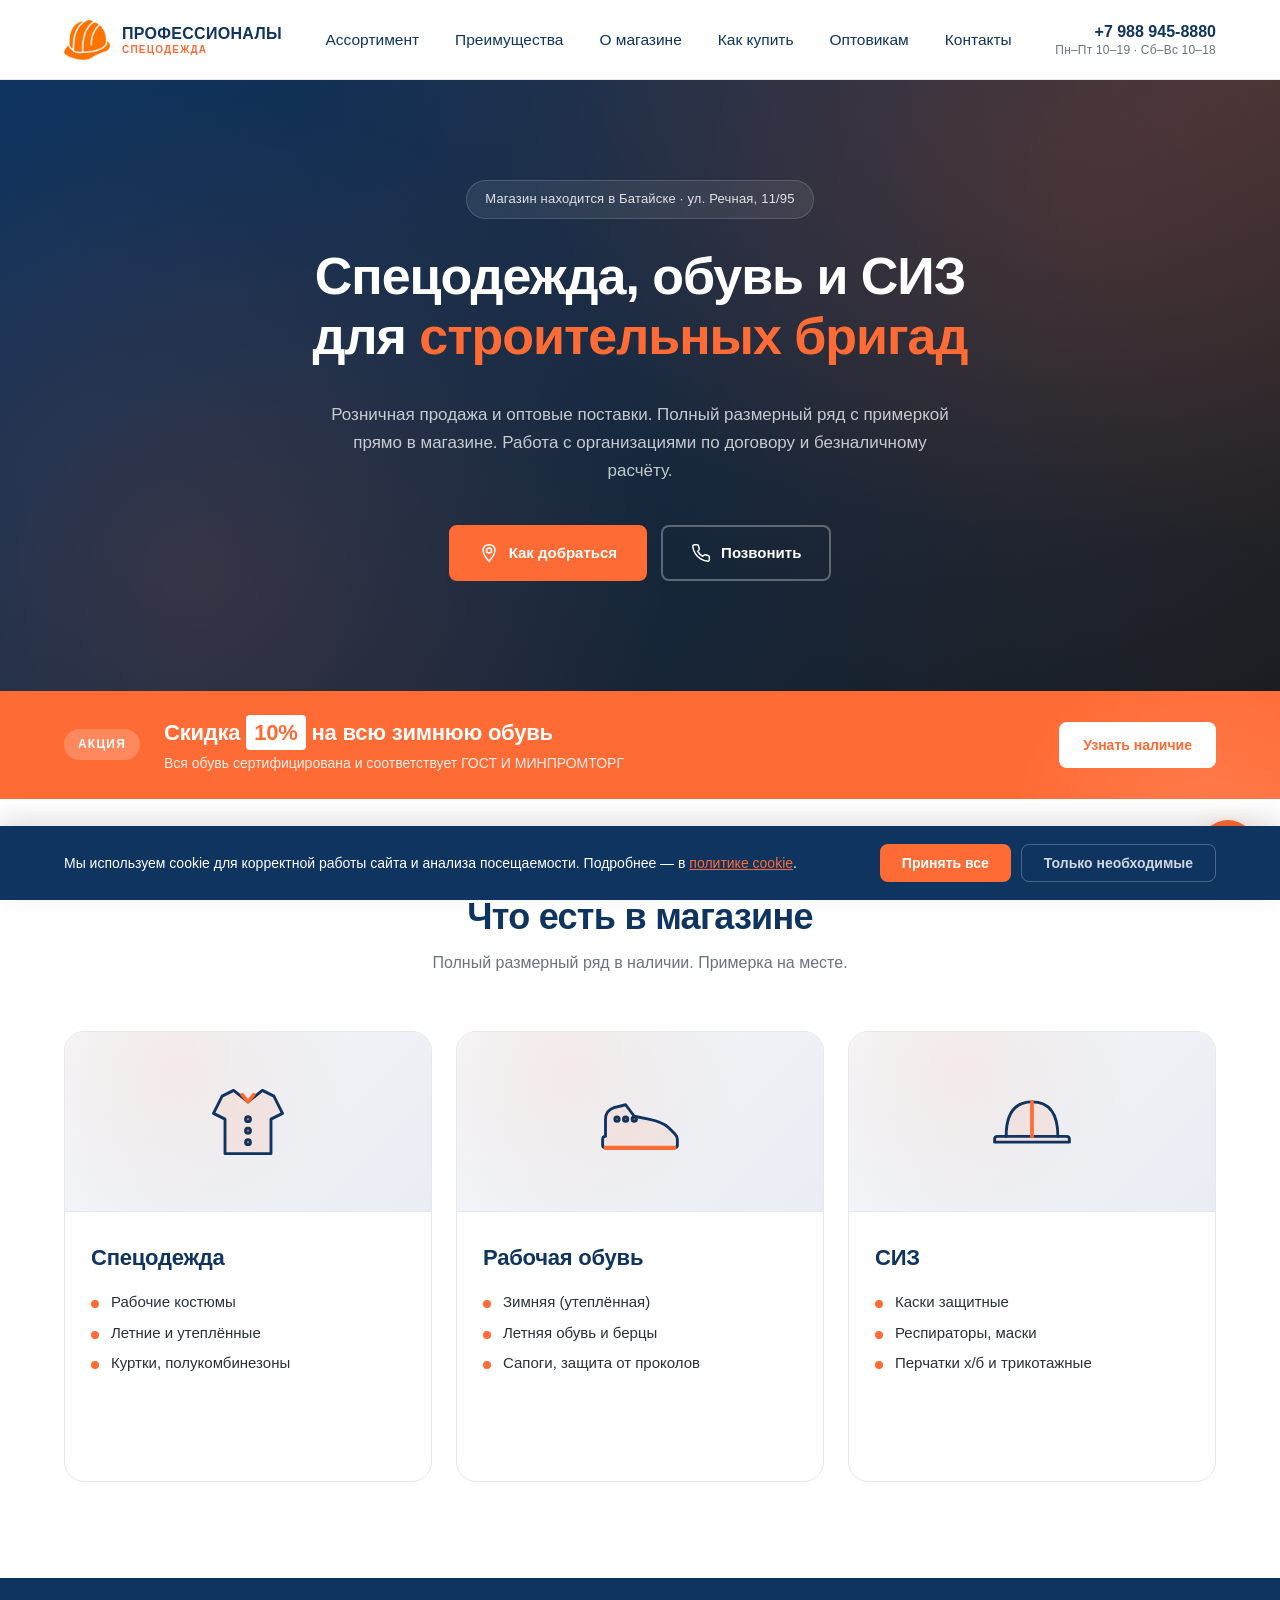
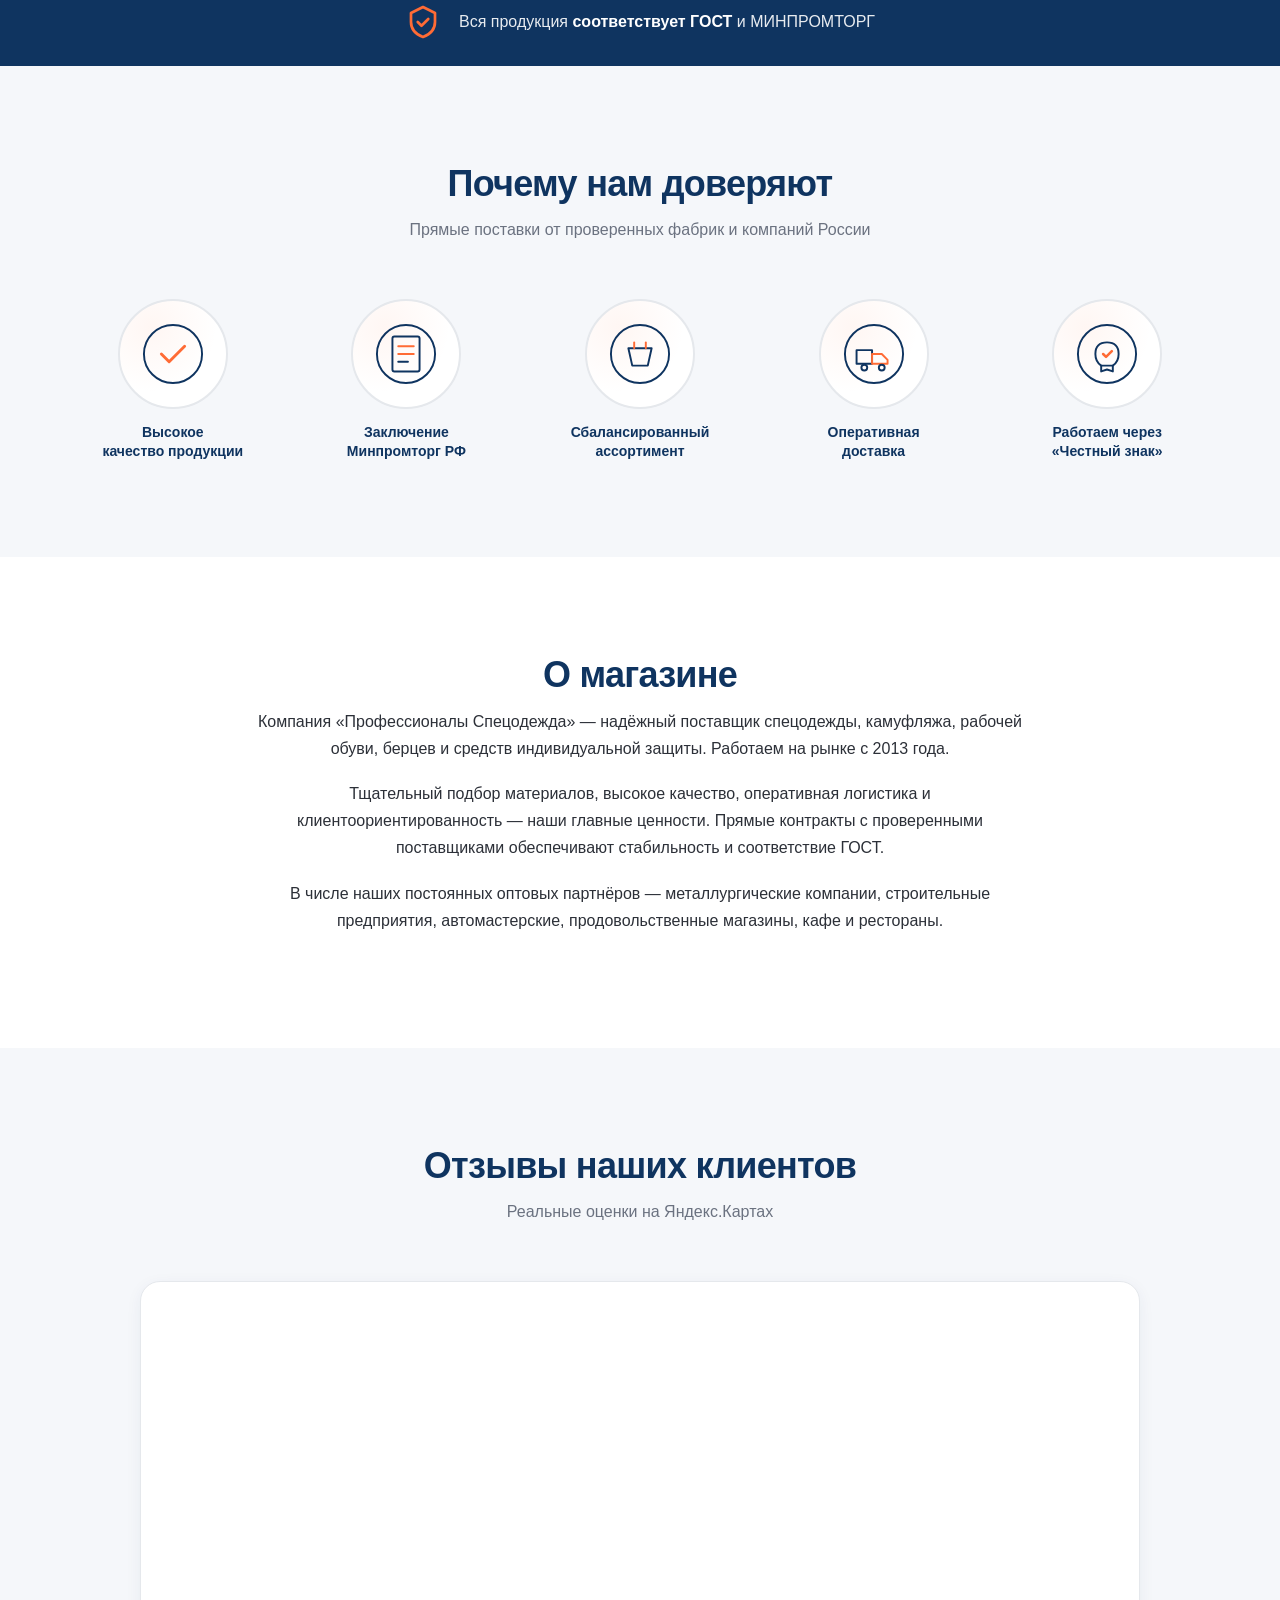
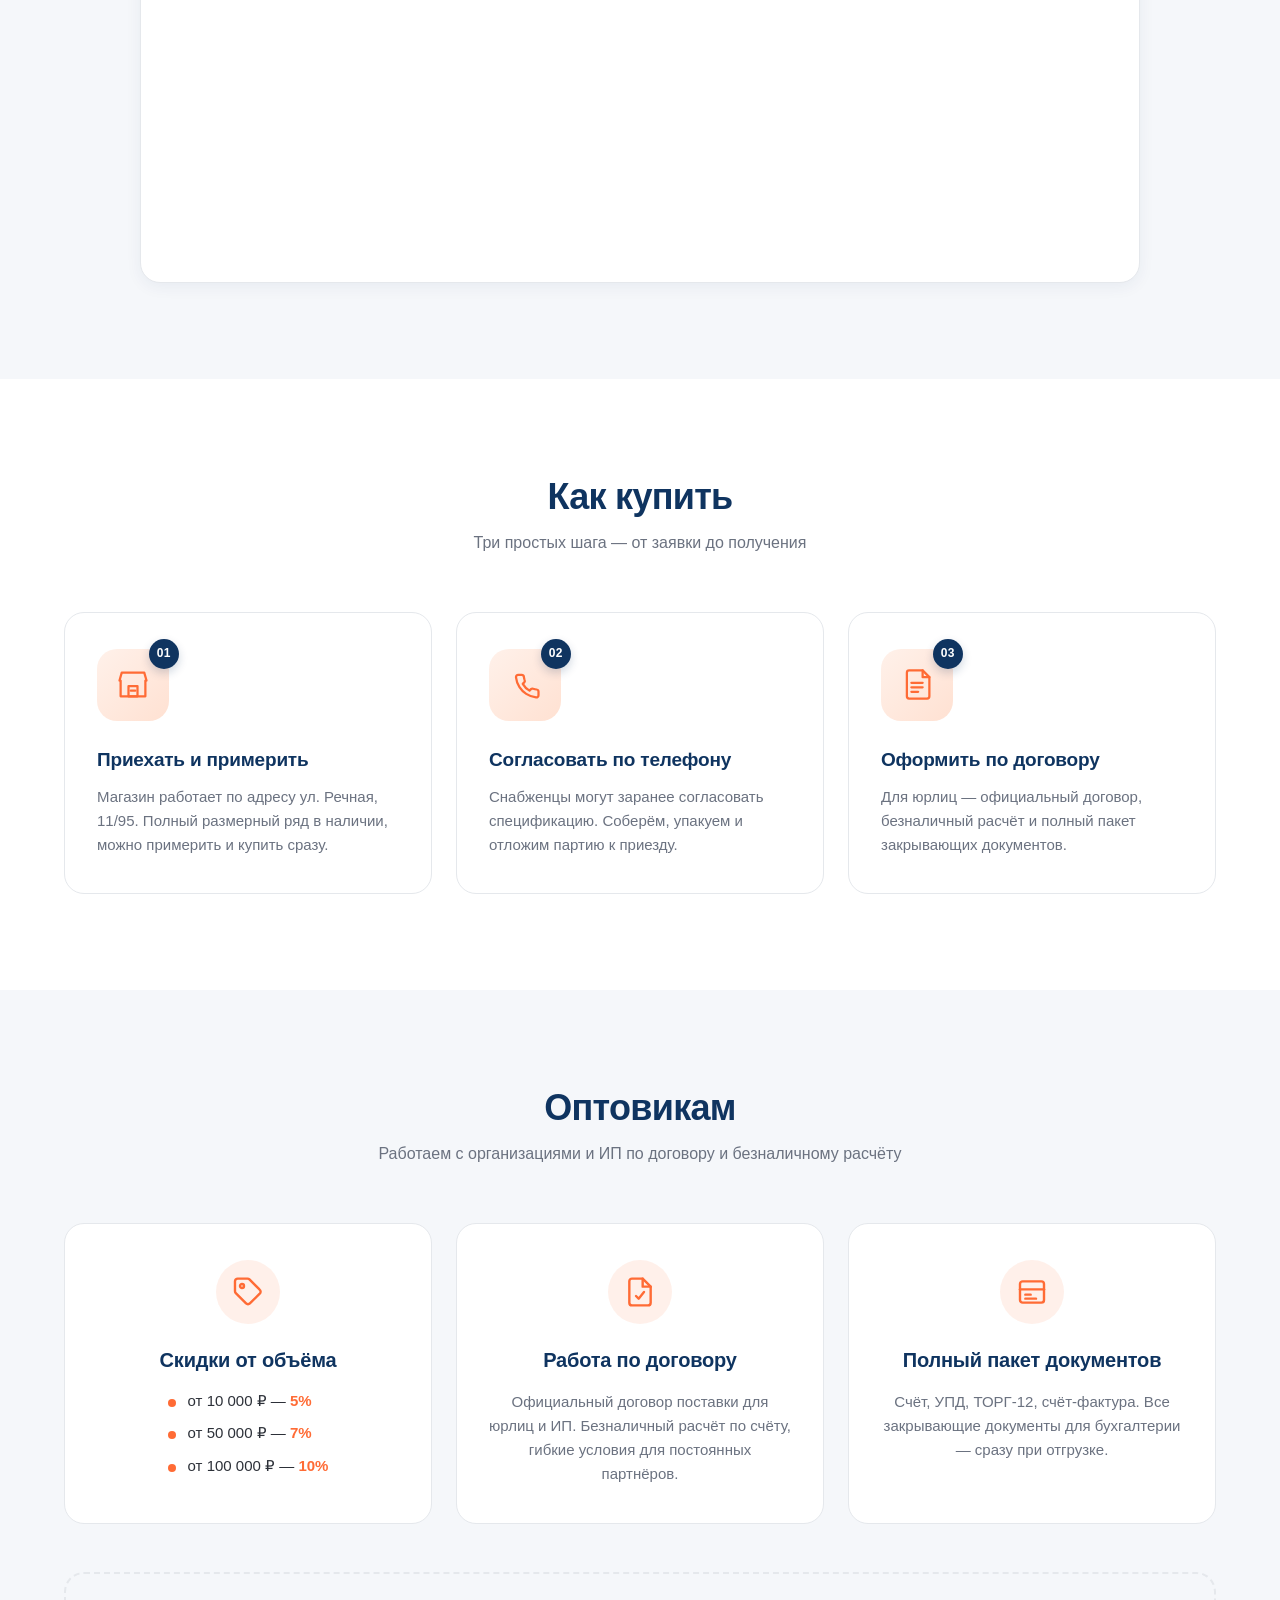
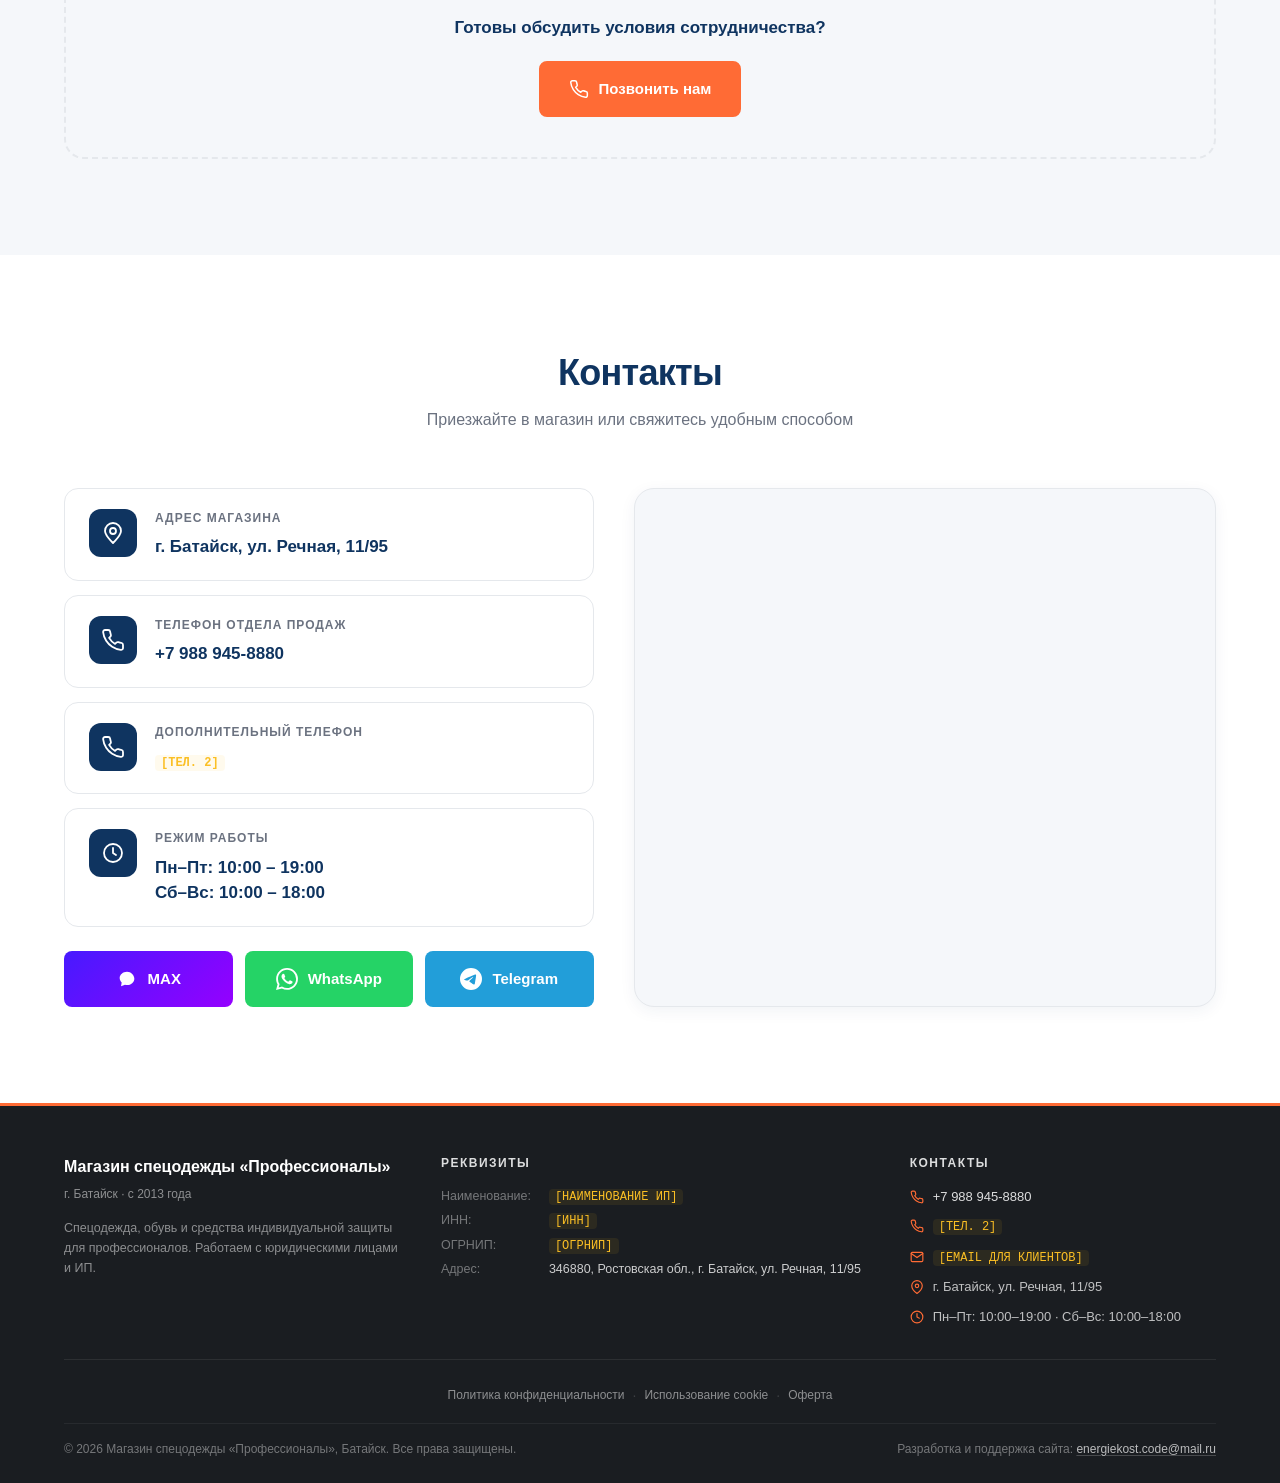
==== commit b0408b65: "Update index.html" ====
--- a/index.html
+++ b/index.html
@@ -2,1323 +2,1964 @@
 <html lang="ru">
 <head>
 <meta charset="UTF-8">
-<meta name="viewport" content="width=device-width, initial-scale=1.0, viewport-fit=cover">
-<title>Ритуал-Память — изготовление памятников в Батайске под ключ</title>
-<meta name="description" content="Изготовление и установка памятников в Батайске. Собственный карьер в Карелии, 1200+ образцов гранита и мрамора. Гарантия 30 лет. Рейтинг 5,0 на Яндекс Картах.">
-<!-- Open Graph -->
+<meta name="viewport" content="width=device-width, initial-scale=1.0">
+<meta http-equiv="X-UA-Compatible" content="IE=edge">
+
+<title>Спецодежда в Батайске — магазин «Профессионалы» | ул. Речная, 11/95</title>
+<meta name="description" content="Продажа спецодежды, спецобуви, камуфляжа и СИЗ в Батайске. Прямые поставки, сертификация ГОСТ, розница с примеркой и комплексное снабжение организаций.">
+<meta name="author" content="Константин">
+
+<meta property="og:title" content="Магазин спецодежды «Профессионалы» в Батайске">
+<meta property="og:description" content="Спецодежда, спецобувь, СИЗ. Ул. Речная, 11/95.">
 <meta property="og:type" content="website">
-<meta property="og:title" content="Ритуал-Память — памятники в Батайске">
-<meta property="og:description" content="Собственный карьер в Карелии, 1200+ образцов гранита и мрамора. Гарантия 30 лет, установка по РФ.">
-<meta property="og:image" content="https://energiekost.github.io/ritual/logo.png">
-<meta property="og:url" content="https://energiekost.github.io/ritual/">
-<meta name="twitter:card" content="summary_large_image">
-<!-- Favicon -->
-<link rel="icon" type="image/png" href="logo.png">
-<!-- Шрифт Open Sans -->
-<link rel="preconnect" href="https://fonts.googleapis.com">
-<link rel="preconnect" href="https://fonts.gstatic.com" crossorigin>
-<link href="https://fonts.googleapis.com/css2?family=Open+Sans:wght@400;600;700&display=swap" rel="stylesheet">
-<!-- Font Awesome -->
-<link rel="stylesheet" href="https://cdnjs.cloudflare.com/ajax/libs/font-awesome/6.5.2/css/all.min.css">
+<meta property="og:locale" content="ru_RU">
+
+<link rel="icon" href="img/favicon.ico" type="image/x-icon">
+<meta name="theme-color" content="#0F3460">
+
 <style>
-:root{
-  --bg:#14161a;--bg2:#1b1e24;--card:#232730;--card2:#2a2f3a;
-  --gold:#d4a94e;--gold2:#e8c47a;--text:#e8e6e1;--muted:#a7a9ad;
-  --green:#25d366;--maxc:#8778ff;
-  --ff:'Georgia',serif;
-  --fs:'Open Sans', system-ui, sans-serif; 
-  --radius:16px;
-}
-*{margin:0;padding:0;box-sizing:border-box;-webkit-tap-highlight-color:transparent;}
-html{scroll-behavior:smooth; overflow-x:hidden;}
-body{background:var(--bg);color:var(--text);font-family:var(--fs);line-height:1.6;overflow-x:hidden; width:100%;}
-.container{max-width:1240px;margin:0 auto;padding:0 24px; width:100%;}
-h1,h2,h3{font-family:var(--ff);font-weight:600; word-wrap:break-word;}
-.section{padding:84px 0}
-.section.alt{background:var(--bg2)}
-.section-title{text-align:center;font-size:clamp(26px,4vw,42px);margin-bottom:14px;color:#fff; line-height:1.2;}
-.section-sub{text-align:center;color:var(--muted);max-width:660px;margin:0 auto 48px;font-size:clamp(15px, 1.5vw, 17px); line-height: 1.5;}
-.gold{color:var(--gold)}
-#progress{position:fixed;top:0;left:0;height:3px;width:0;background:linear-gradient(90deg,var(--gold),var(--gold2));z-index:1001;transition:width .1s linear}
-
-/* Курсор для кликабельных элементов */
-.g-card, .cat, .gcard, .pcard, .btn, summary, .modal-tab { cursor: pointer; }
-
-/* Кнопки */
-.btn{display:inline-flex;align-items:center;justify-content:center;gap:10px;padding:13px 26px;border-radius:10px;font-size:15px;font-weight:600;cursor:pointer;border:none;text-decoration:none;transition:transform .2s,box-shadow .2s;white-space:nowrap}
-.btn:active{transform:scale(.97)}
-.btn-gold{background:linear-gradient(135deg,var(--gold),#b8860b);color:#1a1a1a}
-.btn-gold:hover{box-shadow:0 6px 24px rgba(212,169,78,.4);transform:translateY(-2px)}
-.btn-outline{background:transparent;color:var(--gold);border:1.5px solid var(--gold)}
-.btn-outline:hover{background:rgba(212,169,78,.12)}
-
-/* Шапка */
-header{position:fixed;top:0;left:0;right:0;z-index:1000;background:rgba(20,22,26,.92);-webkit-backdrop-filter:blur(12px);backdrop-filter:blur(12px);border-bottom:1px solid rgba(212,169,78,.25)}
-.nav-wrap{display:flex;align-items:center;justify-content:space-between;height:72px;gap:16px}
-.logo{display:flex;align-items:center;gap:12px;font-family:var(--ff);font-size:19px;letter-spacing:1.5px;color:#fff;text-decoration:none;white-space:nowrap; flex-shrink: 0;}
-.logo img { height: 36px; width: auto; }
-nav.desktop{display:flex;gap:22px; flex: 1; justify-content: center;}
-nav.desktop a{color:var(--text);text-decoration:none;font-size:15px;position:relative;padding:6px 0;white-space:nowrap}
-nav.desktop a::after{content:'';position:absolute;left:0;bottom:0;width:0;height:2px;background:var(--gold);transition:width .3s}
-nav.desktop a:hover::after,nav.desktop a.active::after{width:100%}
-.nav-actions{display:flex;gap:10px;align-items:center; flex-shrink: 0;}
-.burger{display:none;background:none;border:none;color:var(--gold);font-size:24px;cursor:pointer;padding:8px}
-
-/* Мобильное меню - ШТОРКА СПРАВА */
-.mobile-menu{
-  position:fixed; top:0; right:-100%; width:320px; max-width: 85%; height:100vh; background:var(--bg2); z-index:2000;
-  padding:70px 24px 30px; display:flex; flex-direction:column; align-items:flex-start;
-  transition: right 0.45s cubic-bezier(0.4, 0, 0.2, 1);
-  overflow-y: auto; -webkit-overflow-scrolling: touch; box-shadow: -5px 0 30px rgba(0,0,0,0.5);
-}
-.mobile-menu.open { right:0; }
-.menu-close{ position:absolute; top:20px; right:20px; background:none; border:none; color:var(--gold); font-size:32px; cursor:pointer; padding: 10px; transition: 0.3s;}
-.menu-close:hover { transform: rotate(90deg); }
-
-.mobile-logo { margin-bottom: 30px; display: flex; align-items: center; gap: 10px; width: 100%;}
-.mobile-logo img { height: 32px; }
-.mobile-logo span { color: #fff; font-family: var(--ff); font-size: 16px; letter-spacing: 1px;}
-
-.mobile-nav { display:flex; flex-direction:column; align-items:flex-start; width:100%; gap:18px; margin-bottom: auto;}
-.mobile-nav a { color:#fff; text-decoration:none; font-size:18px; font-family:var(--fs); font-weight:600; transition: color 0.2s, padding-left 0.2s;}
-.mobile-nav a:hover { color: var(--gold); padding-left: 5px;}
-
-.mobile-menu-bottom { 
-  margin-top: 40px; display:flex; flex-direction:column; align-items:flex-start; width:100%; gap:16px; 
-  padding-top:20px; border-top: 1px solid rgba(212,169,78,.2);
-}
-.mobile-phone { color:var(--gold); font-size:18px; font-weight:700; text-decoration:none; display: flex; align-items:center; gap:10px;}
-.mobile-mess { display: flex; gap: 10px; width: 100%; }
-.mobile-mess a { 
-  flex: 1; display: flex; align-items: center; justify-content: center; gap: 8px; 
-  padding: 12px; border-radius: 8px; font-weight: 600; text-decoration: none; color: #fff; font-size: 14px;
-  transition: 0.3s;
-}
-.btn-mob-max { background: var(--maxc); }
-.btn-mob-wa { background: var(--green); }
-
-/* Оверлей для меню */
-.menu-overlay { position: fixed; inset: 0; background: rgba(0,0,0,0.6); opacity: 0; pointer-events: none; transition: opacity 0.4s; z-index: 1999; }
-.menu-overlay.open { opacity: 1; pointer-events: auto; }
-
-/* HERO */
-.hero{
-  padding: 140px 0 60px;
-  position: relative;
-  background: url('shop.jpg') no-repeat center center;
-  background-size: cover;
-  min-height: 100vh;
-  display: flex;
-  flex-direction: column;
-  justify-content: center;
+:root {
+    --primary: #FF6B35;
+    --primary-hover: #E85520;
+    --secondary: #0F3460;
+    --dark: #1A1D21;
+    --text: #2C3038;
+    --muted: #6B7280;
+    --soft: #F5F7FA;
+    --border: #E5E8EC;
+    --white: #FFFFFF;
+    --radius-sm: 8px;
+    --radius: 14px;
+    --radius-lg: 20px;
+    --shadow-sm: 0 1px 3px rgba(15, 52, 96, 0.04);
+    --shadow: 0 4px 16px rgba(15, 52, 96, 0.06);
+    --shadow-lg: 0 12px 32px rgba(15, 52, 96, 0.10);
+    --transition: 0.25s cubic-bezier(0.4, 0, 0.2, 1);
+    --font: 'Inter', -apple-system, BlinkMacSystemFont, 'Segoe UI', 'Helvetica Neue', Arial, sans-serif;
+}
+
+* { box-sizing: border-box; margin: 0; padding: 0; }
+
+html { scroll-behavior: smooth; scroll-padding-top: 88px; }
+
+body {
+    font-family: var(--font);
+    font-size: 16px;
+    line-height: 1.6;
+    color: var(--text);
+    background: var(--white);
+    padding-top: 72px;
+    -webkit-font-smoothing: antialiased;
+    -moz-osx-font-smoothing: grayscale;
+}
+
+a { color: inherit; text-decoration: none; transition: color var(--transition); }
+ul { list-style: none; }
+img, svg { display: block; max-width: 100%; }
+button { font-family: inherit; cursor: pointer; border: none; background: none; color: inherit; }
+
+:focus-visible { outline: 3px solid var(--primary); outline-offset: 2px; border-radius: 4px; }
+
+@media (prefers-reduced-motion: reduce) {
+    *, *::before, *::after {
+        animation-duration: 0.01ms !important;
+        transition-duration: 0.01ms !important;
+        scroll-behavior: auto !important;
+    }
+}
+
+.container { width: 100%; max-width: 1200px; margin: 0 auto; padding: 0 24px; }
+
+/* ПРАВКА 4: курсор-указатель на интерактивных плитках */
+.cat-card,
+.trust__item,
+.step,
+.opt-card { cursor: pointer; }
+
+/* ===== ИКОНКИ ===== */
+.icon {
+    width: 20px; height: 20px;
+    fill: none; stroke: currentColor;
+    stroke-width: 1.8; stroke-linecap: round; stroke-linejoin: round;
+    flex-shrink: 0;
+}
+
+/* ===== КНОПКИ ===== */
+.btn {
+    display: inline-flex; align-items: center; justify-content: center;
+    gap: 10px; padding: 14px 28px;
+    font-size: 15px; font-weight: 600;
+    border-radius: var(--radius-sm);
+    border: 2px solid transparent;
+    transition: all var(--transition);
+    white-space: nowrap; cursor: pointer;
+}
+.btn--primary { background: var(--primary); color: var(--white); border-color: var(--primary); }
+.btn--primary:hover {
+    background: var(--primary-hover); border-color: var(--primary-hover);
+    transform: translateY(-2px); box-shadow: 0 8px 24px rgba(255, 107, 53, 0.28);
+}
+.btn--ghost { background: transparent; color: var(--white); border-color: rgba(255, 255, 255, 0.3); }
+.btn--ghost:hover { background: rgba(255, 255, 255, 0.1); border-color: rgba(255, 255, 255, 0.6); }
+
+/* ===== ПОЛОСА ПРОГРЕССА ===== */
+.scroll-progress {
+    position: fixed; top: 0; left: 0; height: 3px; width: 0;
+    background: linear-gradient(90deg, var(--primary), #FF9A6B);
+    z-index: 10000; transition: width 0.08s linear;
+    pointer-events: none;
+}
+@media (max-width: 500px) { .scroll-progress { height: 2px; } }
+
+/* ===== ШАПКА ===== */
+.header {
+    position: fixed; top: 0; left: 0; right: 0; height: 72px;
+    background: var(--white); border-bottom: 1px solid var(--border); z-index: 1000;
+}
+.header__inner {
+    display: flex; align-items: center; justify-content: space-between;
+    height: 100%; gap: 24px;
+}
+.logo { display: flex; align-items: center; gap: 12px; flex-shrink: 0; }
+.logo__icon { width: 42px; height: 42px; object-fit: contain; flex-shrink: 0; }
+.logo__text { display: flex; flex-direction: column; line-height: 1.1; }
+.logo__name { font-size: 15px; font-weight: 800; color: var(--secondary); letter-spacing: 0.3px; }
+.logo__sub { font-size: 9px; font-weight: 600; color: var(--primary); letter-spacing: 1.1px; margin-top: 2px; }
+
+.burger {
+    display: none; flex-direction: column; justify-content: center;
+    gap: 5px; width: 44px; height: 44px; padding: 10px;
+    border-radius: var(--radius-sm);
+}
+.burger span {
+    display: block; height: 2px; width: 100%;
+    background: var(--secondary); border-radius: 2px;
+    transition: transform var(--transition), opacity var(--transition);
+}
+.burger[aria-expanded="true"] span:nth-child(1) { transform: translateY(7px) rotate(45deg); }
+.burger[aria-expanded="true"] span:nth-child(2) { opacity: 0; }
+.burger[aria-expanded="true"] span:nth-child(3) { transform: translateY(-7px) rotate(-45deg); }
+
+.nav__list { display: flex; align-items: center; gap: 4px; }
+.nav__link {
+    position: relative; display: inline-block;
+    padding: 10px 14px; font-size: 15px; font-weight: 500;
+    color: var(--secondary); transition: color var(--transition);
+}
+.nav__link::after {
+    content: ''; position: absolute; bottom: 4px; left: 50%;
+    width: calc(100% - 28px); height: 2px;
+    background: var(--primary); border-radius: 2px;
+    transform: translateX(-50%) scaleX(0); transform-origin: center;
+    transition: transform 0.3s cubic-bezier(0.4, 0, 0.2, 1);
+}
+.nav__link:hover { color: var(--primary); }
+.nav__link:hover::after, .nav__link:focus-visible::after { transform: translateX(-50%) scaleX(1); }
+
+/* ПРАВКА 7: блок контактов в шапке с двумя телефонами */
+.header__contacts {
+    display: flex; flex-direction: column; align-items: flex-end;
+    gap: 2px; white-space: nowrap;
+}
+.header__phones {
+    display: flex; align-items: center; gap: 8px;
+}
+.header__phone-number {
+    font-size: 15px; font-weight: 700; color: var(--secondary);
+    line-height: 1.2; transition: color var(--transition);
+}
+.header__phone-number:hover { color: var(--primary); }
+.header__phone-sep { color: var(--border); }
+.header__phone-number--second {
+    font-weight: 600; font-size: 13.5px; color: var(--muted);
+}
+.header__phone-number--second:hover { color: var(--primary); }
+.header__phone-hours {
+    font-size: 11px; font-weight: 500; color: var(--muted);
+    line-height: 1.2; letter-spacing: 0.2px;
+}
+
+/* Скрываем второй телефон на узких экранах */
+@media (max-width: 1280px) {
+    .header__phone-sep,
+    .header__phone-number--second { display: none; }
+}
+
+/* Меню чуть компактнее на планшетах — из-за нового пункта "О магазине" */
+@media (min-width: 901px) and (max-width: 1280px) {
+    .nav__link { padding: 10px 10px; font-size: 14px; }
+}
+
+.nav-mobile-block { display: none; }
+
+/* ===== HERO ===== */
+.hero {
+    position: relative; padding: 100px 0 110px;
+    background:
+        radial-gradient(ellipse at top right, rgba(255, 107, 53, 0.18), transparent 55%),
+        linear-gradient(135deg, #0F3460 0%, #1A1D21 100%);
+    color: var(--white); overflow: hidden;
 }
 .hero::before {
-  content: '';
-  position: absolute;
-  inset: 0;
-  background: linear-gradient(90deg, rgba(18,20,24,0.96) 0%, rgba(18,20,24,0.82) 100%);
-  z-index: 0;
-}
-.hero .container { position: relative; z-index: 1; }
-.hero-text { max-width: 800px; }
-.hero h1{font-size:clamp(30px,4.5vw,52px);line-height:1.15;color:#fff;margin:16px 0 16px}
-.hero p{color:var(--muted);font-size:clamp(15px,1.5vw,18px);max-width:620px;margin-bottom:30px; min-height: 54px;}
-.hero-badge{display:inline-flex;align-items:center;gap:10px;background:rgba(212,169,78,.15);border:1px solid rgba(212,169,78,.45);border-radius:50px;padding:10px 24px;color:var(--gold2);font-size:15px;font-weight:600; box-shadow: 0 0 15px rgba(212,169,78,0.2); animation: pulse-gold 2s infinite;}
-@keyframes pulse-gold { 0% { box-shadow: 0 0 0 0 rgba(212,169,78, 0.4); } 70% { box-shadow: 0 0 0 10px rgba(212,169,78, 0); } 100% { box-shadow: 0 0 0 0 rgba(212,169,78, 0); } }
-.hero-badge a{color:var(--gold2);text-decoration:none}
-
-.hero-actions-wrap {
-  display: flex; flex-wrap: wrap; gap: 12px; margin-bottom: 30px; align-items: center;
-}
-.btn-hero {
-  display: inline-flex; align-items: center; justify-content: center; gap: 10px;
-  padding: 15px 32px; border-radius: 10px; font-size: 16px; font-weight: 600;
-  text-decoration: none; transition: transform 0.2s, box-shadow 0.2s;
-}
-.btn-hero-quiz {
-  background: linear-gradient(135deg, var(--gold), #b8860b);
-  color: #1a1a1a;
-  width: 100%; max-width: 340px;
-}
-.btn-hero-quiz:hover { box-shadow: 0 6px 24px rgba(212,169,78,.4); transform: translateY(-2px);}
-
-/* Статистика в Hero */
-.hero-stats{display:flex;gap:clamp(24px,5vw,80px);flex-wrap:wrap;border-top:1px solid rgba(212,169,78,.3);padding-top:24px; margin-top: 20px;}
-.stat b{display:block;font-family:var(--fs);font-variant-numeric:tabular-nums;font-size:clamp(24px,3.2vw,36px);color:var(--gold);font-weight:700}
-.stat span{color:var(--muted);font-size:14px}
-.scroll-hint{position:absolute;bottom:15px;left:50%;transform:translateX(-50%);color:var(--muted);font-size:13px;animation:bounce 2s infinite; z-index:1; text-align: center; width: 100%;}
-@keyframes bounce{0%,100%{transform:translate(-50%,0)}50%{transform:translate(-50%,10px)}}
-
-/* Ротатор */
-.hero-rotator { display: block; }
-.hero-rotator .hr-item { display: none; }
-.hero-rotator .hr-item.active { display: inline-block; animation: hrIn 0.45s ease both; }
-@keyframes hrIn { from { opacity: 0; transform: translateY(8px); } to { opacity: 1; transform: none; } }
-
-/* Квиз */
-.quiz{background:linear-gradient(rgba(13,14,17,.90), rgba(13,14,17,.95)), url('bg_photo_kviz.png') center/cover no-repeat}
-.quiz-card{max-width:760px;margin:0 auto;background:var(--card);border:1px solid rgba(212,169,78,.2);border-radius:20px;padding:clamp(24px,4vw,48px);box-shadow:0 20px 60px rgba(0,0,0,.35)}
-.quiz-top{display:flex;justify-content:space-between;align-items:center;margin-bottom:14px;color:var(--muted);font-size:14px}
-.quiz-progress{height:6px;background:var(--bg);border-radius:6px;margin-bottom:34px;overflow:hidden}
-.quiz-progress div{height:100%;background:linear-gradient(90deg,var(--gold),var(--gold2));border-radius:6px;transition:width .4s ease}
-.q-title{font-family:var(--ff);font-size:clamp(20px,2.6vw,27px);color:#fff;margin-bottom:8px; line-height: 1.3;}
-.q-hint{color:var(--muted);font-size:14px;margin-bottom:26px}
-.q-opts{display:flex;flex-direction:column;gap:12px}
-.q-opt{display:flex;align-items:center;gap:16px;padding:16px 20px;background:var(--bg);border:1.5px solid transparent;border-radius:12px;cursor:pointer;transition:all .2s;width:100%;color:var(--text);font-size:15px;font-family:var(--fs);text-align:left; line-height: 1.4;}
-.q-opt i{color:var(--gold);font-size:20px;width:26px;text-align:center;flex-shrink:0; transition: transform 0.3s;}
-.q-opt:hover i { transform: scale(1.2); }
-.q-opt:hover{border-color:rgba(212,169,78,.5);background:var(--card2)}
-.q-opt.sel{border-color:var(--gold);background:rgba(212,169,78,.12)}
-.q-opt.sel i{color:var(--gold2)}
-.q-error{color:#ff8a8a;font-size:14px;margin-top:16px;display:none}
-.q-error.show{display:block;animation:shake .4s}
-@keyframes shake{0%,100%{transform:translateX(0)}25%{transform:translateX(-6px)}75%{transform:translateX(6px)}}
-.q-nav{display:flex;justify-content:space-between;gap:12px;margin-top:28px;flex-wrap:wrap}
-.q-nav .btn{padding:12px 28px}
-.quiz-step{display:none}
-.quiz-step.active{display:block;animation:fadeIn .35s ease}
-@keyframes fadeIn{from{opacity:0;transform:translateY(12px)}to{opacity:1;transform:translateY(0)}}
-.q-input{width:100%;padding:15px 18px;background:var(--bg);border:1.5px solid rgba(212,169,78,.3);border-radius:12px;color:var(--text);font-size:16px;margin-bottom:6px;outline:none;transition:border .2s;font-family:var(--fs)}
-.q-input:focus{border-color:var(--gold)}
-.q-input.err{border-color:#ff8a8a}
-.q-label{color:var(--muted);font-size:13px;margin:10px 0 6px;display:block}
-.consent{display:flex;gap:10px;align-items:flex-start;margin:16px 0 6px;font-size:13.5px;color:var(--muted)}
-.consent input{margin-top:4px;accent-color:var(--gold);width:17px;height:17px; flex-shrink: 0;}
-.consent a{color:var(--gold)}
-.mess-choice{display:flex;gap:12px;margin:18px 0 4px;flex-wrap:wrap}
-.mess-choice .q-opt{flex:1 1 220px;justify-content:center;font-weight:600;padding:15px}
-.mess-choice .q-opt.wa.sel{border-color:var(--green);background:rgba(37,211,102,.12)}
-.mess-choice .q-opt.wa i{color:var(--green)}
-.mess-choice .q-opt.max.sel{border-color:var(--maxc);background:rgba(135,120,255,.12)}
-.mess-choice .q-opt.max i{color:var(--maxc)}
-.q-privacy{color:var(--muted);font-size:12.5px;text-align:center;margin-top:18px}
-
-/* Сетки */
-.g-grid{display:grid;grid-template-columns:repeat(3,1fr);gap:24px}
-.g-card{background:var(--card);border:1px solid rgba(212,169,78,.15);border-radius:var(--radius);overflow:hidden;transition:transform .3s,box-shadow .3s, border-color .3s; display: flex; flex-direction: column;}
-.g-card:hover{transform:translateY(-8px) scale(1.02); box-shadow:0 20px 40px rgba(0,0,0,.4); border-color: rgba(212,169,78,.4);}
-.g-ph{height:210px;display:flex;align-items:center;justify-content:center;font-size:52px;color:var(--gold);background:linear-gradient(140deg,#2e323b,#20242c 55%,#3a3020);position:relative; overflow: hidden;}
-.g-ph::after{content:'';position:absolute;inset:0;background:linear-gradient(180deg,transparent 55%,rgba(0,0,0,.45));pointer-events:none; z-index: 1;}
-.g-ph img { width: 100%; height: 100%; object-fit: cover; transition: transform 0.5s; z-index: 0;}
-.g-card:hover .g-ph img { transform: scale(1.1); }
-.g-body{padding:22px; display: flex; flex-direction: column; flex-grow: 1; z-index: 2; background: var(--card); position: relative;}
-.g-body h3{font-size:19px;margin-bottom:8px;color:#fff}
-.g-body p{color:var(--muted);font-size:14px}
-.g-note{margin-top:36px;text-align:center;background:rgba(212,169,78,.08);border:1px dashed rgba(212,169,78,.4);border-radius:12px;padding:18px 24px;color:var(--muted);font-size:14.5px; transition: 0.3s;}
-.g-note:hover { background: rgba(212,169,78,.15); }
-.g-note i{color:var(--gold);margin-right:8px}
-.g-note a{color:var(--gold2)}
-
-/* Каталог */
-.cat-grid{display:grid;grid-template-columns:repeat(4,1fr);gap:24px}
-.cat{
-  background:var(--card); border:1px solid rgba(212,169,78,.15); border-radius:var(--radius); padding:30px 24px;
-  display:flex; flex-direction:column; transition:transform .3s, box-shadow .3s, border-color .3s;
-  position: relative; overflow: hidden; padding-bottom: 100px; 
-}
-.cat:hover{transform:translateY(-8px); box-shadow:0 15px 35px rgba(0,0,0,.4); border-color:rgba(212,169,78,.5);}
-
-/* Новые иконки в каталоге (в кружочках) */
-.cat-icon {
-  width: 48px; height: 48px; border-radius: 50%;
-  background: rgba(212,169,78,0.1); border: 1px solid rgba(212,169,78,0.3);
-  display: flex; align-items: center; justify-content: center;
-  margin-bottom: 20px; transition: transform 0.3s, background-color 0.3s;
-}
-.cat-icon i { font-size: 22px; color: var(--gold); }
-.cat:hover .cat-icon { transform: scale(1.1); background: rgba(212,169,78,0.2); }
-
-.cat h3{font-size:20px;margin-bottom:12px;color:#fff; min-height: 54px; line-height: 1.3;}
-.cat p{color:var(--muted);font-size:14px; flex-grow: 1;}
-.cat .price{font-family:var(--ff);font-size:24px;color:var(--gold);margin:16px 0 4px}
-.cat .term{color:var(--muted);font-size:13px;margin-bottom:0;}
-
-.cat-buttons { display: grid; grid-template-columns: 1fr 1fr; gap: 10px; width: 100%; }
-.btn-wa-msg, .btn-max-msg {
-  display: inline-flex; align-items: center; justify-content: center; gap: 6px;
-  padding: 12px 8px; border-radius: 8px; font-size: 13px; font-weight: 600;
-  text-decoration: none; transition: 0.3s; border: 1px solid transparent;
-}
-.btn-wa-msg { background: rgba(37, 211, 102, 0.1); color: #25d366; border-color: rgba(37, 211, 102, 0.3); }
-.btn-wa-msg:hover { background: #25d366; color: #fff; box-shadow: 0 4px 15px rgba(37, 211, 102, 0.4); transform: scale(1.05);}
-.btn-max-msg { background: rgba(135, 120, 255, 0.1); color: #8778ff; border-color: rgba(135, 120, 255, 0.3); }
-.btn-max-msg:hover { background: #8778ff; color: #fff; box-shadow: 0 4px 15px rgba(135, 120, 255, 0.4); transform: scale(1.05);}
-
-@media (min-width: 901px) {
-  .cat-action {
-    position: absolute; bottom: 0; left: 0; width: 100%; padding: 20px 24px 24px;
-    background: linear-gradient(to top, rgba(35,39,48,1) 0%, rgba(35,39,48,0.95) 60%, rgba(35,39,48,0) 100%);
-    opacity: 0; transform: translateY(20px); transition: opacity 0.3s ease, transform 0.3s ease; pointer-events: none;
-  }
-  .cat:hover .cat-action { opacity: 1; transform: translateY(0); pointer-events: auto; }
-}
+    content: ''; position: absolute; inset: 0;
+    background-image:
+        radial-gradient(circle at 15% 80%, rgba(255, 107, 53, 0.15), transparent 40%),
+        radial-gradient(circle at 85% 20%, rgba(255, 107, 53, 0.10), transparent 45%);
+    pointer-events: none;
+}
+.hero__inner { position: relative; max-width: 880px; text-align: center; margin: 0 auto; }
+.hero__badge {
+    display: inline-block; padding: 8px 18px;
+    font-size: 13px; font-weight: 500; color: rgba(255, 255, 255, 0.85);
+    background: rgba(255, 255, 255, 0.08);
+    border: 1px solid rgba(255, 255, 255, 0.15);
+    border-radius: 100px; margin-bottom: 28px; letter-spacing: 0.2px;
+}
+.hero__title {
+    font-size: clamp(28px, 5vw, 52px); font-weight: 900;
+    line-height: 1.15; letter-spacing: -0.02em;
+    margin-bottom: 24px; min-height: 130px;
+}
+.text-rotator {
+    color: var(--primary); display: inline-block;
+    min-width: 420px; text-align: center; white-space: nowrap;
+    transition: opacity 0.35s ease, transform 0.35s ease;
+    opacity: 1; transform: translateY(0);
+}
+.text-rotator.is-fading { opacity: 0; transform: translateY(6px); }
+.hero__text {
+    font-size: 17px; line-height: 1.65; color: rgba(255, 255, 255, 0.75);
+    max-width: 640px; margin: 0 auto 40px;
+}
+.hero__actions { display: flex; justify-content: center; gap: 14px; flex-wrap: wrap; }
+
+/* ===== ПРОМО-БАННЕР ===== */
+.promo {
+    background: var(--primary); color: var(--white);
+    padding: 24px 0; position: relative; overflow: hidden;
+}
+.promo::before {
+    content: ''; position: absolute; top: -50%; right: -10%;
+    width: 400px; height: 400px;
+    background: radial-gradient(circle, rgba(255, 255, 255, 0.12), transparent 70%);
+    pointer-events: none;
+}
+.promo__inner {
+    position: relative; display: flex; align-items: center;
+    gap: 24px; flex-wrap: wrap;
+}
+.promo__tag {
+    display: inline-block; padding: 6px 14px;
+    font-size: 12px; font-weight: 700; letter-spacing: 1.2px;
+    text-transform: uppercase; background: rgba(255, 255, 255, 0.2);
+    border-radius: 100px;
+}
+.promo__content { flex: 1; min-width: 240px; }
+.promo__title { font-size: 22px; font-weight: 800; letter-spacing: -0.01em; margin-bottom: 2px; }
+.promo__title span {
+    display: inline-block; padding: 0 8px;
+    background: var(--white); color: var(--primary); border-radius: 4px;
+}
+.promo__text { font-size: 14px; opacity: 0.9; }
+.promo__btn {
+    padding: 12px 24px; font-size: 14px; font-weight: 700;
+    color: var(--primary); background: var(--white);
+    border-radius: var(--radius-sm); transition: all var(--transition);
+    white-space: nowrap;
+}
+.promo__btn:hover { transform: translateY(-2px); box-shadow: 0 8px 20px rgba(0, 0, 0, 0.15); }
+
+/* ===== СЕКЦИИ ===== */
+.section { padding: 96px 0; }
+.section--soft { background: var(--soft); }
+.section__head { max-width: 680px; margin: 0 auto 56px; text-align: center; }
+.section__title {
+    font-size: clamp(24px, 3.5vw, 36px); font-weight: 800;
+    color: var(--secondary); letter-spacing: -0.02em;
+    line-height: 1.2; margin-bottom: 12px;
+}
+.section__sub { font-size: 16px; color: var(--muted); line-height: 1.6; }
+
+/* ===== СЕТКИ ===== */
+.grid-3 { display: grid; grid-template-columns: repeat(3, 1fr); gap: 24px; }
+
+/* ===== КАРТОЧКИ АССОРТИМЕНТА ===== */
+.cat-card {
+    display: flex; flex-direction: column;
+    background: var(--white); border: 1px solid var(--border);
+    border-radius: var(--radius-lg); overflow: hidden;
+    transition: all var(--transition);
+}
+@media (hover: hover) {
+    .cat-card:hover { transform: translateY(-6px); box-shadow: var(--shadow-lg); border-color: transparent; }
+}
+.cat-card__visual {
+    position: relative; height: 180px;
+    display: flex; align-items: center; justify-content: center;
+    background:
+        radial-gradient(circle at 30% 20%, rgba(255, 107, 53, 0.08), transparent 60%),
+        linear-gradient(135deg, #F5F7FA 0%, #E9EDF3 100%);
+    border-bottom: 1px solid var(--border);
+}
+.cat-card__icon {
+    width: 92px; height: 92px; fill: none;
+    stroke: var(--secondary); stroke-width: 2;
+    stroke-linecap: round; stroke-linejoin: round;
+    transition: all var(--transition);
+}
+.cat-card:hover .cat-card__icon { stroke: var(--primary); transform: scale(1.06); }
+.cat-card__body { display: flex; flex-direction: column; flex: 1; padding: 28px 26px 26px; }
+.cat-card__title {
+    font-size: 22px; font-weight: 800; color: var(--secondary);
+    letter-spacing: -0.01em; margin-bottom: 16px;
+}
+.cat-card__list { flex: 1; margin-bottom: 20px; }
+.cat-card__list li {
+    position: relative; padding-left: 20px; padding-bottom: 8px;
+    font-size: 15px; color: var(--text); line-height: 1.5;
+}
+.cat-card__list li::before {
+    content: ''; position: absolute; left: 0; top: 9px;
+    width: 8px; height: 8px; border-radius: 50%; background: var(--primary);
+}
+.cat-card__btn {
+    display: block; padding: 14px 20px; text-align: center;
+    font-size: 15px; font-weight: 700; color: var(--secondary);
+    background: var(--soft); border-radius: var(--radius-sm);
+    transition: all var(--transition);
+}
+.cat-card:hover .cat-card__btn { background: var(--primary); color: var(--white); }
+
+/* ПРАВКА 2: на устройствах с наведением кнопка появляется только при hover */
+@media (hover: hover) and (min-width: 769px) {
+    .cat-card__btn {
+        opacity: 0;
+        transform: translateY(6px);
+        pointer-events: none;
+        transition: opacity 0.3s ease, transform 0.3s ease,
+                    background var(--transition), color var(--transition);
+    }
+    .cat-card:hover .cat-card__btn,
+    .cat-card:focus-within .cat-card__btn {
+        opacity: 1;
+        transform: translateY(0);
+        pointer-events: auto;
+    }
+}
+
+/* ===== ГОСТ ===== */
+.gost { background: var(--secondary); color: var(--white); padding: 26px 0; }
+.gost__inner {
+    display: flex; align-items: center; justify-content: center;
+    gap: 18px; text-align: center; flex-wrap: wrap;
+}
+.gost__icon {
+    width: 36px; height: 36px; fill: none;
+    stroke: var(--primary); stroke-width: 1.8;
+    stroke-linecap: round; stroke-linejoin: round; flex-shrink: 0;
+}
+.gost__text { font-size: 16px; color: rgba(255, 255, 255, 0.9); }
+.gost__text strong { color: var(--white); font-weight: 700; }
+
+/* ===== МЕДАЛЬОНЫ ===== */
+.trust { display: grid; grid-template-columns: repeat(5, 1fr); gap: 24px 16px; align-items: start; }
+.trust__item {
+    display: flex; flex-direction: column; align-items: center;
+    text-align: center; gap: 14px;
+}
+.trust__medal {
+    width: 110px; height: 110px;
+    display: flex; align-items: center; justify-content: center;
+    border-radius: 50%;
+    background:
+        radial-gradient(circle at 30% 25%, rgba(255, 107, 53, 0.06), transparent 60%),
+        var(--white);
+    border: 2px solid var(--border);
+    transition: all var(--transition); flex-shrink: 0;
+}
+.trust__medal svg {
+    width: 62px; height: 62px; fill: none;
+    stroke: var(--secondary); stroke-width: 2;
+    stroke-linecap: round; stroke-linejoin: round;
+    transition: all var(--transition);
+}
+@media (hover: hover) {
+    .trust__item:hover .trust__medal {
+        border-color: var(--primary); transform: translateY(-4px);
+        box-shadow: 0 8px 24px rgba(255, 107, 53, 0.12);
+    }
+    .trust__item:hover .trust__medal svg { stroke: var(--primary); }
+}
+.trust__text { font-size: 14px; font-weight: 600; line-height: 1.35; color: var(--secondary); }
+
+/* ===== ШАГИ (ПРАВКА 6: с иконками) ===== */
+.step {
+    position: relative; padding: 36px 32px;
+    background: var(--white); border: 1px solid var(--border);
+    border-radius: var(--radius-lg); transition: all var(--transition);
+}
+@media (hover: hover) {
+    .step:hover { transform: translateY(-4px); box-shadow: var(--shadow); border-color: transparent; }
+}
+.step__icon {
+    position: relative;
+    width: 72px; height: 72px;
+    border-radius: 20px;
+    background: linear-gradient(135deg, #FFF1EA 0%, #FFE1D2 100%);
+    display: flex; align-items: center; justify-content: center;
+    margin-bottom: 24px;
+    transition: all var(--transition);
+}
+.step__icon svg {
+    width: 36px; height: 36px;
+    fill: none; stroke: var(--primary);
+    stroke-width: 2; stroke-linecap: round; stroke-linejoin: round;
+    transition: stroke var(--transition);
+}
+.step__num {
+    position: absolute;
+    top: -10px; right: -10px;
+    min-width: 30px; height: 30px;
+    padding: 0 8px;
+    display: inline-flex; align-items: center; justify-content: center;
+    background: var(--secondary); color: var(--white);
+    border-radius: 100px;
+    font-size: 12px; font-weight: 800;
+    letter-spacing: 0.5px;
+    box-shadow: 0 4px 10px rgba(15, 52, 96, 0.2);
+    transition: background var(--transition);
+}
+.step:hover .step__icon {
+    background: linear-gradient(135deg, var(--primary) 0%, var(--primary-hover) 100%);
+    transform: translateY(-2px);
+    box-shadow: 0 8px 20px rgba(255, 107, 53, 0.28);
+}
+.step:hover .step__icon svg { stroke: var(--white); }
+.step:hover .step__num { background: var(--primary); }
+.step__title {
+    font-size: 19px; font-weight: 700; color: var(--secondary);
+    margin-bottom: 10px; letter-spacing: -0.01em;
+}
+.step__text { font-size: 15px; color: var(--muted); line-height: 1.6; }
+
+/* ===== О МАГАЗИНЕ ===== */
+.about { max-width: 780px; margin: 0 auto; text-align: center; }
+.about__text { font-size: 16px; line-height: 1.7; color: var(--text); margin-bottom: 18px; }
+
+/* ===== ОТЗЫВЫ ===== */
+.reviews__frame {
+    max-width: 1000px; margin: 0 auto;
+    border-radius: var(--radius-lg); overflow: hidden;
+    border: 1px solid var(--border);
+    box-shadow: var(--shadow); background: var(--white);
+}
+.reviews__frame iframe {
+    display: block; width: 100%; height: 600px; border: none;
+}
+@media (max-width: 768px) { .reviews__frame iframe { height: 480px; } }
+@media (max-width: 480px) { .reviews__frame iframe { height: 420px; } }
+
+/* ===== КОНТАКТЫ ===== */
+.contacts-wrap { display: grid; grid-template-columns: 1fr 1.1fr; gap: 40px; align-items: stretch; }
+.contacts-left { display: flex; flex-direction: column; gap: 24px; }
+.contact-list { display: flex; flex-direction: column; gap: 14px; }
+.contact-card {
+    display: flex; align-items: flex-start; gap: 18px;
+    padding: 20px 24px; background: var(--white);
+    border: 1px solid var(--border); border-radius: var(--radius);
+    transition: all var(--transition);
+}
+a.contact-card { cursor: pointer; }
+a.contact-card:hover { transform: translateY(-2px); box-shadow: var(--shadow); border-color: transparent; }
+.contact-card__icon {
+    flex-shrink: 0; width: 48px; height: 48px;
+    background: var(--secondary); border-radius: 12px;
+    display: flex; align-items: center; justify-content: center;
+    transition: all var(--transition);
+}
+.contact-card__icon svg {
+    width: 24px; height: 24px; fill: none;
+    stroke: var(--white); stroke-width: 1.8;
+    stroke-linecap: round; stroke-linejoin: round;
+}
+a.contact-card:hover .contact-card__icon { background: var(--primary); }
+.contact-card__body { flex: 1; min-width: 0; }
+.contact-card__label {
+    font-size: 12px; font-weight: 600; letter-spacing: 1px;
+    text-transform: uppercase; color: var(--muted); margin-bottom: 6px;
+}
+.contact-card__value { font-size: 17px; font-weight: 600; color: var(--secondary); line-height: 1.5; }
+
+.contact-messengers { display: flex; gap: 12px; flex-wrap: wrap; }
+.contact-msg {
+    flex: 1; min-width: 130px;
+    display: inline-flex; align-items: center; justify-content: center;
+    gap: 10px; padding: 16px 20px;
+    font-size: 15px; font-weight: 700; color: var(--white);
+    border-radius: var(--radius-sm); transition: all var(--transition);
+    white-space: nowrap;
+}
+.contact-msg svg { width: 22px; height: 22px; fill: currentColor; flex-shrink: 0; }
+.contact-msg--max { background: linear-gradient(135deg, #471AFF, #9500FF); }
+.contact-msg--wa  { background: #25D366; }
+.contact-msg--tg  { background: #229ED9; }
+.contact-msg:hover { transform: translateY(-2px); box-shadow: 0 8px 24px rgba(0, 0, 0, 0.15); }
+
+.contacts-map {
+    border-radius: var(--radius-lg); overflow: hidden;
+    border: 1px solid var(--border); box-shadow: var(--shadow);
+    min-height: 480px; background: var(--soft);
+}
+.contacts-map iframe {
+    display: block; width: 100%; height: 100%;
+    min-height: 480px; border: none;
+}
+
+/* ===== ОПТОВИКАМ ===== */
+.opt-grid {
+    display: grid; grid-template-columns: repeat(3, 1fr);
+    gap: 24px; margin-bottom: 48px;
+}
+.opt-card {
+    background: var(--white); border: 1px solid var(--border);
+    border-radius: var(--radius-lg); padding: 36px 32px;
+    text-align: center; transition: all var(--transition);
+}
+@media (hover: hover) {
+    .opt-card:hover { transform: translateY(-4px); box-shadow: var(--shadow); border-color: transparent; }
+}
+.opt-card__icon {
+    width: 64px; height: 64px; margin: 0 auto 20px;
+    background: rgba(255, 107, 53, 0.10); border-radius: 50%;
+    display: flex; align-items: center; justify-content: center;
+    color: var(--primary); transition: all var(--transition);
+}
+.opt-card:hover .opt-card__icon { background: var(--primary); color: var(--white); }
+.opt-card__icon svg {
+    width: 32px; height: 32px; fill: none;
+    stroke: currentColor; stroke-width: 1.8;
+    stroke-linecap: round; stroke-linejoin: round;
+}
+.opt-card h3 {
+    font-size: 20px; font-weight: 800; color: var(--secondary);
+    margin-bottom: 14px; letter-spacing: -0.01em;
+}
+.opt-card p { font-size: 15px; color: var(--muted); line-height: 1.6; }
+.opt-card__list { list-style: none; display: inline-block; text-align: left; }
+.opt-card__list li {
+    position: relative; padding-left: 20px; padding-bottom: 10px;
+    font-size: 15px; color: var(--text); line-height: 1.5;
+}
+.opt-card__list li strong { color: var(--primary); font-weight: 800; }
+.opt-card__list li::before {
+    content: ''; position: absolute; left: 0; top: 9px;
+    width: 8px; height: 8px; border-radius: 50%; background: var(--primary);
+}
+.opt-cta {
+    text-align: center; padding: 40px;
+    background: var(--soft); border-radius: var(--radius-lg);
+    border: 2px dashed var(--border);
+}
+.opt-cta p { font-size: 17px; font-weight: 600; color: var(--secondary); margin-bottom: 20px; }
+
+/* ===== ФУТЕР ===== */
+.footer {
+    background: var(--dark); color: rgba(255, 255, 255, 0.6);
+    padding: 48px 0 24px; font-size: 14px;
+    border-top: 3px solid var(--primary);
+}
+.footer__top {
+    display: grid; grid-template-columns: 1.1fr 1.4fr 1fr;
+    gap: 40px; padding-bottom: 32px;
+    border-bottom: 1px solid rgba(255, 255, 255, 0.08);
+    margin-bottom: 24px; text-align: left;
+}
+.footer__col h4 {
+    font-size: 12px; font-weight: 700;
+    text-transform: uppercase; letter-spacing: 1.5px;
+    color: rgba(255, 255, 255, 0.85); margin-bottom: 14px;
+}
+.footer__brand-name { font-size: 16px; font-weight: 700; color: #fff; margin-bottom: 6px; }
+.footer__brand-tagline { font-size: 12px; color: rgba(255, 255, 255, 0.5); margin-bottom: 14px; }
+.footer__brand-desc { font-size: 12.5px; color: rgba(255, 255, 255, 0.5); line-height: 1.6; }
+
+.footer__requisites { display: flex; flex-direction: column; gap: 5px; }
+.footer__req-row { display: flex; gap: 8px; font-size: 12.5px; line-height: 1.55; }
+.footer__req-label { color: rgba(255, 255, 255, 0.4); flex-shrink: 0; min-width: 100px; }
+.footer__req-value { color: rgba(255, 255, 255, 0.78); word-break: break-word; }
+.footer__placeholder {
+    color: #fbbf24; background: rgba(251, 191, 36, 0.08);
+    padding: 1px 6px; border-radius: 4px;
+    font-family: 'Courier New', monospace; font-size: 12px;
+}
+
+.footer__contacts { display: flex; flex-direction: column; gap: 9px; }
+.footer__contact-item {
+    display: flex; align-items: flex-start; gap: 9px;
+    font-size: 13px; color: rgba(255, 255, 255, 0.72);
+}
+.footer__contact-item svg {
+    width: 14px; height: 14px; flex-shrink: 0;
+    color: var(--primary); margin-top: 3px;
+}
+.footer__contact-item a { color: rgba(255, 255, 255, 0.85); }
+.footer__contact-item a:hover { color: #fff; }
+
+.footer__legal-links {
+    display: flex; justify-content: center; align-items: center;
+    flex-wrap: wrap; gap: 0; margin-bottom: 16px; text-align: center;
+}
+.footer__legal-links a {
+    font-size: 12px; color: rgba(255, 255, 255, 0.5);
+    transition: color var(--transition); cursor: pointer;
+}
+.footer__legal-links a:hover { color: rgba(255, 255, 255, 0.9); }
+.footer__legal-links .dot { margin: 0 8px; color: rgba(255, 255, 255, 0.15); }
+
+.footer__bottom {
+    display: flex; justify-content: space-between; align-items: center;
+    flex-wrap: wrap; gap: 12px; padding-top: 16px;
+    border-top: 1px solid rgba(255, 255, 255, 0.06);
+}
+.footer__copy { font-size: 12px; color: rgba(255, 255, 255, 0.4); }
+.footer__author { font-size: 12px; color: rgba(255, 255, 255, 0.4); }
+.footer__author a {
+    color: rgba(255, 255, 255, 0.7); text-decoration: underline;
+    text-decoration-color: rgba(255, 255, 255, 0.2);
+    text-underline-offset: 2px; transition: all var(--transition);
+}
+.footer__author a:hover { color: #fff; text-decoration-color: rgba(255, 255, 255, 0.6); }
+
 @media (max-width: 900px) {
-  .cat { padding-bottom: 30px; }
-  .cat-action {
-    position: static; margin-top: 20px; padding-top: 15px; border-top: 1px dashed rgba(212,169,78,.2);
-    opacity: 1; transform: none; background: none; pointer-events: auto;
-  }
-}
-
-/* Гарантии */
-.g4{display:grid;grid-template-columns:repeat(4,1fr);gap:24px}
-.gcard{background:var(--card);border:1px solid rgba(212,169,78,.15);border-radius:var(--radius);padding:30px 24px;transition:transform .3s, border-color .3s; display: flex; flex-direction: column;}
-.gcard:hover{transform:translateY(-8px); border-color: rgba(212,169,78,0.4);}
-.gcard-icon { width: 44px; height: 44px; border-radius: 50%; background: rgba(212,169,78,0.1); border: 1px solid rgba(212,169,78,0.3); display: flex; align-items: center; justify-content: center; margin-bottom: 16px; transition: transform 0.3s;}
-.gcard:hover .gcard-icon { transform: scale(1.1) rotate(10deg); }
-.gcard-icon i { font-size: 20px; color: var(--gold); }
-.gcard h4{font-family:var(--ff);font-size:17px;color:#fff;margin-bottom:12px; min-height: 44px; line-height: 1.3;}
-.gcard p{color:var(--muted);font-size:14px; flex: 1;}
-
-/* Процесс */
-.p4{display:grid;grid-template-columns:repeat(4,1fr);gap:24px;counter-reset:step}
-.pcard{background:var(--card);border:1px solid rgba(212,169,78,.15);border-radius:var(--radius);padding:30px 24px;position:relative; transition: transform 0.3s, border-color 0.3s; display: flex; flex-direction: column;}
-.pcard:hover { transform: translateY(-8px); border-color: rgba(212,169,78,0.4); }
-.pcard-icon { width: 44px; height: 44px; border-radius: 50%; background: rgba(212,169,78,0.1); border: 1px solid rgba(212,169,78,0.3); display: flex; align-items: center; justify-content: center; margin-bottom: 20px; transition: transform 0.3s;}
-.pcard:hover .pcard-icon { transform: scale(1.1); }
-.pcard-icon i { font-size: 20px; color: var(--gold); }
-.pcard::before{counter-increment:step;content:'0' counter(step);font-family:var(--ff);font-size:36px;color:rgba(212,169,78,.15);position: absolute;top: 20px; right: 20px;line-height: 1; transition: color 0.3s;}
-.pcard:hover::before { color: rgba(212,169,78,0.4); }
-.pcard h4{font-family:var(--ff);font-size:18px;color:#fff;margin-bottom:12px; position: relative; z-index: 1;}
-.pcard p{color:var(--muted);font-size:14px; position: relative; z-index: 1; flex: 1;}
-.pnote{margin-top:34px;text-align:center;background:rgba(212,169,78,.08);border:1px solid rgba(212,169,78,.3);border-radius:12px;padding:18px;color:var(--text);font-size:14.5px; display: flex; align-items: center; justify-content: center; gap: 10px;}
-.pnote i{color:var(--gold); font-size: 20px;}
-
-/* CTA Plashka */
-.cta-strip{
-  background: var(--card); border:1px solid rgba(212,169,78,.3); border-radius:20px;
-  padding:clamp(30px,5vw,52px); text-align:center; margin-top:56px; box-shadow: 0 10px 30px rgba(0,0,0,0.3);
-}
-.cta-strip h3{font-size:clamp(20px,2.6vw,30px);color:#fff;margin-bottom:12px}
-.cta-strip p{color:var(--muted);margin-bottom:26px;max-width:560px;margin-left:auto;margin-right:auto}
-
-/* Отзывы */
-.rev-widget{
-  margin: 18px auto 0; width: 100%; max-width: 1000px;
-  border: 1px solid rgba(212,175,55,.25); border-radius: 14px; overflow: hidden; background: #141a24; display: block;
-  box-shadow: 0 10px 30px rgba(0,0,0,0.2);
-}
-.rev-widget iframe { display: block; width: 100% !important; height: 520px; border: 0; }
-.rev-sum{display:flex;flex-wrap:wrap;align-items:center;gap:14px 22px;margin-top:22px;padding:18px 22px;border:1px solid rgba(212,175,55,.3);border-radius:14px;background:linear-gradient(135deg,rgba(212,175,55,.08),rgba(212,175,55,.02)); max-width: 1000px; margin-left: auto; margin-right: auto;}
-.rev-sum b{font-size:34px;color:var(--gold);font-family:Georgia,serif}
-.rev-sum .stars i{color:var(--gold);font-size:15px}
-.rev-sum a{color:var(--gold);text-decoration:underline;text-underline-offset:3px;font-size:14px}
-.rev-sum small{width:100%;color:#8a93a6;font-size:12.5px}
-
-/* FAQ */
-section#faq { background: var(--bg2); }
-details{background:var(--card);border:1px solid rgba(212,169,78,.15);border-radius:12px;margin-bottom:14px;overflow:hidden; transition: border-color 0.3s, box-shadow 0.3s;}
-details:hover { border-color: rgba(212,169,78,.4); box-shadow: 0 4px 20px rgba(0,0,0,0.2); }
-details[open] { border-color: rgba(212,169,78,.6); box-shadow: 0 4px 20px rgba(0,0,0,0.3); }
-summary{padding:20px 24px;cursor:pointer;font-weight:600;color:#fff;list-style:none;display:flex;justify-content:space-between;align-items:center;gap:12px; transition: background-color 0.3s; line-height: 1.4;}
-summary:hover { background: rgba(255,255,255,0.03); }
-details[open] summary { background: rgba(212,169,78,0.08); }
-summary::-webkit-details-marker { display: none; }
-summary::after{content:'+';color:var(--gold);font-size:24px;font-weight: 300;transition:transform 0.3s;flex-shrink:0}
-details[open] summary::after{transform:rotate(45deg)}
-
-/* Плавная анимация текста */
-details div{padding:0 24px 20px;color:var(--muted);font-size:15px; line-height: 1.6;
-  opacity: 0; transform: translateY(-8px); transition: opacity 0.3s ease, transform 0.3s ease;}
-details[open] div { opacity: 1; transform: translateY(0); }
-
-/* Контакты */
-.c-grid{display:grid;grid-template-columns:1fr 1fr;gap:40px;align-items:start}
-.c-info{display:flex;flex-direction:column;gap:24px}
-.c-item b{color:#fff;display:block;font-size:16px; margin-bottom: 6px;}
-.c-item span,.c-item a{color:var(--muted);font-size:15px;text-decoration:none; line-height: 1.5; display: block;}
-.c-item a:hover{color:var(--gold2)}
-.c-messengers { display: flex; gap: 15px; flex-wrap: wrap; margin-top: 8px; }
-.c-messengers a { display: inline-flex; align-items: center; gap: 8px; padding: 8px 16px; border-radius: 8px; font-weight: 600; transition: 0.3s; }
-.c-messengers .c-max { background: rgba(135,120,255,0.1); color: var(--maxc); border: 1px solid rgba(135,120,255,0.3); }
-.c-messengers .c-max:hover { background: var(--maxc); color: #fff; transform: scale(1.05);}
-.c-messengers .c-wa { background: rgba(37,211,102,0.1); color: var(--green); border: 1px solid rgba(37,211,102,0.3); }
-.c-messengers .c-wa:hover { background: var(--green); color: #fff; transform: scale(1.05);}
-.map-wrap{border-radius:var(--radius);overflow:hidden;border:1px solid rgba(212,169,78,.25);min-height:420px; width: 100%;}
-.map-wrap iframe{width:100%;height:460px;border:0;display:block; filter: grayscale(0.2) contrast(1.1); transition: filter 0.3s;}
-.map-wrap:hover iframe { filter: grayscale(0) contrast(1); }
-
-/* Подвал */
-footer{background:#101216;border-top:1px solid rgba(212,169,78,.2);padding:44px 0;text-align:center;color:var(--muted);font-size:13.5px}
-footer .flinks{margin:14px 0}
-footer .flinks a{color:var(--gold2);text-decoration:none;margin:0 10px}
-.disc{max-width:860px;margin:0 auto;color:#7a7d82;font-size:12px}
-
-/* Cookie */
-.cookie{position:fixed;bottom:0;left:0;right:0;background:rgba(20,22,26,.97);border-top:1px solid rgba(212,169,78,.35);padding:16px 24px;z-index:1100;display:flex;gap:16px;align-items:center;justify-content:center;flex-wrap:wrap;transform:translateY(110%);transition:transform .4s; box-shadow: 0 -4px 20px rgba(0,0,0,0.3);}
-.cookie.show{transform:translateY(0)}
-.cookie p{color:var(--muted);font-size:13.5px;max-width:640px}
-.cookie p a{color:var(--gold2)}
-.cookie button{padding:10px 20px;border-radius:8px;border:none;cursor:pointer;font-weight:600;font-size:13.5px}
-.cookie .c-all{background:var(--gold);color:#1a1a1a}
-.cookie .c-min{background:transparent;color:var(--gold);border:1px solid var(--gold)}
-
-/* Модалки общие */
-.modal{position:fixed;inset:0;background:rgba(0,0,0,.85);z-index:1200;display:none;align-items:center;justify-content:center;padding:20px;overflow-y:auto; -webkit-backdrop-filter: blur(5px); backdrop-filter: blur(5px);}
-.modal.open{display:flex}
-.modal-box{background:var(--card);border:1px solid rgba(212,169,78,.3);border-radius:16px;max-width:800px;width:100%;position:relative;animation:fadeIn .3s; max-height: 85vh; display: flex; flex-direction: column; overflow: hidden;}
-
-.modal-close{
-  position: absolute; top: 16px; right: 16px;
-  width: 32px; height: 32px; border-radius: 50%;
-  background: rgba(255,255,255,.05); border: 1px solid rgba(255,255,255,.1);
-  color: var(--muted); font-size: 16px; cursor: pointer;
-  display: flex; align-items: center; justify-content: center;
-  transition: 0.3s; z-index: 10;
-}
-.modal-close:hover { background: rgba(255,255,255,.15); color: #fff; transform: rotate(90deg);}
-
-.modal-tabs {
-  display: flex; background: rgba(0,0,0,0.2); border-bottom: 1px solid rgba(212,169,78,.2);
-}
-.modal-tab {
-  flex: 1; padding: 16px; text-align: center; cursor: pointer; color: var(--muted);
-  font-weight: 600; font-size: 15px; transition: 0.3s; border-bottom: 2px solid transparent;
-}
-.modal-tab:hover { color: #fff; }
-.modal-tab.active { color: var(--gold); border-bottom-color: var(--gold); background: rgba(212,169,78,.05); }
-
-.modal-content { padding: 30px; overflow-y: auto; color: var(--text); font-size: 14.5px; line-height: 1.7; }
-.tab-pane { display: none; animation: fadeIn 0.3s; }
-.tab-pane.active { display: block; }
-.tab-pane h3 { color: var(--gold2); font-size: 18px; margin-bottom: 12px; margin-top: 20px; }
-.tab-pane h3:first-child { margin-top: 0; }
-.tab-pane p { margin-bottom: 12px; }
-
-/* Модалка портфолио */
-#work-modal .modal-box { padding: 0; background: var(--card); overflow: hidden; display: flex; flex-direction: column; border: 1px solid rgba(212,169,78,.4);}
-#work-modal .work-img-wrap { width: 100%; height: 50vh; background: #000; display: flex; align-items: center; justify-content: center;}
-#work-modal .work-img-wrap img { max-width: 100%; max-height: 100%; object-fit: contain; }
-#work-modal .work-info { padding: 30px; }
-#work-modal .work-info h3 { font-size: 26px; color: #fff; margin-bottom: 10px; margin-top: 0;}
-#work-modal .work-info p { font-size: 16px; color: var(--muted); margin-bottom: 20px; }
-@media (min-width: 768px) {
-  #work-modal .modal-box { flex-direction: row; align-items: stretch; }
-  #work-modal .work-img-wrap { width: 60%; height: auto; min-height: 400px; }
-  #work-modal .work-info { width: 40%; display: flex; flex-direction: column; justify-content: center; }
-}
-
-/* FAB */
-.fab{position:fixed;right:22px;bottom:22px;z-index:1050;display:flex;flex-direction:column;align-items:flex-end;gap:12px}
-.fab-main{width:58px;height:58px;border-radius:50%;background:linear-gradient(135deg,var(--gold),#b8860b);color:#1a1a1a;border:none;font-size:23px;cursor:pointer;box-shadow:0 8px 28px rgba(212,169,78,.45);transition:transform .3s}
-.fab-main:hover{transform:scale(1.1) rotate(10deg)}
-.fab-items{display:flex;flex-direction:column;gap:10px}
-.fab-item{position:relative;width:50px;height:50px;border-radius:50%;display:flex;align-items:center;justify-content:center;font-size:20px;text-decoration:none;opacity:0;transform:translateY(20px) scale(.6);pointer-events:none;transition:all .35s cubic-bezier(.34,1.56,.64,1)}
-.fab.open .fab-item{opacity:1;transform:translateY(0) scale(1);pointer-events:auto}
-.fab.open .fab-item:nth-child(1){transition-delay:.05s}
-.fab.open .fab-item:nth-child(2){transition-delay:.13s}
-.fab.open .fab-item:nth-child(3){transition-delay:.21s}
-.fab-item.phone{background:#2f81f7;color:#fff}
-.fab-item.wa{background:var(--green);color:#fff}
-.fab-item.max{background:var(--maxc);color:#fff}
-.fab-item:hover{transform:scale(1.15)}
-.fab-item .tip{position:absolute;right:58px;background:var(--card2);color:var(--text);font-size:12px;padding:5px 10px;border-radius:8px;white-space:nowrap;opacity:0;transition:opacity .2s;pointer-events:none}
-.fab-item:hover .tip{opacity:1}
-.fab.open .fab-main i{transform:rotate(135deg)}
-.fab-main i{transition:transform .3s}
-
-/* Уведомление о копировании */
-.copy-toast{position:fixed;bottom:90px;left:50%;transform:translateX(-50%) translateY(20px);background:var(--card2);color:var(--text);padding:12px 24px;border-radius:12px;border:1px solid var(--gold);font-size:14px;z-index:1300;opacity:0;pointer-events:none;transition:opacity .3s,transform .3s;box-shadow:0 8px 24px rgba(0,0,0,.5);text-align:center;max-width:90vw;}
-.copy-toast.show{opacity:1;transform:translateX(-50%) translateY(0)}
-
-/* Анимация появления (Каскад) */
-.cascade { opacity: 0; transform: translateY(20px); transition: opacity 0.6s ease, transform 0.6s ease; }
-.cascade.visible { opacity: 1; transform: translateY(0); }
-
-/* Кросс-браузерный адаптив */
-@media(max-width:1600px){ .container{max-width:1300px} }
-@media(max-width:1400px){ .container{max-width:1140px} }
-@media(max-width:1100px){
-  nav.desktop{display:none}
-  .burger{display:block}
-  .g4,.p4,.cat-grid{grid-template-columns:repeat(2,1fr)}
-  .g-grid{grid-template-columns:repeat(2,1fr)}
-  .nav-wrap { justify-content: space-between; }
-}
-
-@media(max-width:900px){
-  .c-grid{grid-template-columns:1fr}
-  .section{padding:64px 0}
-  .hero{padding: 120px 0 60px;}
-}
-
-@media(max-width:768px){
-  .g-grid{grid-template-columns:1fr}
-  .hero-stats{gap:20px;}
-  .stat{flex: 1 1 40%;} 
-  .btn-hero-quiz{max-width: 100%;}
-  .q-nav .btn{flex:1; width: 100%;}
-  .quiz-card{padding:24px 20px;}
-  .map-wrap iframe { height: 350px; }
-  /* Мобильная шапка */
-  .nav-wrap { height: 64px; gap: 8px; }
-  .logo img { height: 30px; }
-  .logo span { font-size: 16px; }
-}
-
-@media(max-width:640px){
-  .cat-grid,.g4,.p4{grid-template-columns:1fr}
-  .section-title { font-size: 24px; margin-bottom: 12px; }
-  .section-sub { margin-bottom: 32px; font-size: 15px;}
-  .g-body h3 { font-size: 17px; }
-  .g-ph { height: 200px; }
-  .hero h1 { font-size: 26px; }
-  .hero-stats{flex-direction: column; gap: 16px; margin-top: 24px;}
-  .stat { display: flex; align-items: baseline; gap: 10px;} 
-  .stat b { margin-bottom: 0; }
-  .btn-wa-msg, .btn-max-msg { padding: 14px 8px; font-size: 14px; }
-  .cta-strip{padding: 24px;}
-  .fab{right:16px;bottom:16px}
-  .modal-tabs { flex-direction: column; } 
-  .modal-tab { border-bottom: none; border-left: 3px solid transparent; text-align: left; padding: 12px 20px; }
-  .modal-tab.active { border-left-color: var(--gold); border-bottom: none; }
-}
-
-@media(max-width:480px){
-  /* Скрываем текст в кнопке "Позвонить", оставляем только иконку */
-  .nav-actions .btn-outline {
-    padding: 10px;
-    font-size: 0; 
-  }
-  .nav-actions .btn-outline i {
-    font-size: 18px; 
-    margin: 0;
-  }
-  .logo span { font-size: 14px; letter-spacing: 0.5px; }
-  .logo img { height: 26px; }
-}
-
-@media(max-width:380px){
-  .container{padding:0 16px}
-  .hero h1 { font-size: 24px; }
-  .hero p { font-size: 14px; }
-  .btn-hero { font-size: 15px; padding: 12px 20px; }
-}
-@media(prefers-reduced-motion:reduce){*{animation:none!important;transition:none!important}}
+    .footer__top { grid-template-columns: 1fr; gap: 28px; }
+}
+@media (max-width: 768px) {
+    .footer { padding: 36px 0 20px; }
+    .footer__bottom { flex-direction: column; text-align: center; gap: 8px; }
+    .footer__req-label { min-width: 90px; }
+}
+
+/* ===== COOKIE ===== */
+.cookie {
+    position: fixed; bottom: 0; left: 0; right: 0;
+    background: var(--secondary); color: var(--white);
+    padding: 18px 0; z-index: 9990;
+    transform: translateY(100%);
+    transition: transform 0.35s ease;
+    box-shadow: 0 -8px 24px rgba(0, 0, 0, 0.12);
+}
+.cookie.is-visible { transform: translateY(0); }
+.cookie__inner {
+    display: flex; align-items: center; justify-content: space-between;
+    gap: 24px; flex-wrap: wrap;
+}
+.cookie__text {
+    font-size: 14px; line-height: 1.5;
+    flex: 1; min-width: 260px;
+}
+.cookie__text a { color: var(--primary); text-decoration: underline; }
+.cookie__actions { display: flex; gap: 10px; flex-wrap: wrap; }
+.cookie__btn {
+    padding: 10px 22px; font-size: 14px; font-weight: 700;
+    border-radius: var(--radius-sm); transition: all var(--transition);
+    white-space: nowrap; cursor: pointer;
+}
+.cookie__btn--primary { background: var(--primary); color: var(--white); }
+.cookie__btn--primary:hover { background: var(--primary-hover); }
+.cookie__btn--ghost {
+    background: transparent; color: rgba(255, 255, 255, 0.8);
+    border: 1px solid rgba(255, 255, 255, 0.25);
+}
+.cookie__btn--ghost:hover {
+    background: rgba(255, 255, 255, 0.08); color: #fff;
+    border-color: rgba(255, 255, 255, 0.5);
+}
+@media (max-width: 768px) {
+    .cookie__inner { flex-direction: column; text-align: center; }
+    .cookie__actions { flex-direction: column; width: 100%; }
+    .cookie__btn { width: 100%; }
+}
+
+/* ===== МОДАЛКА ===== */
+.modal {
+    position: fixed; inset: 0;
+    display: flex; align-items: center; justify-content: center;
+    padding: 20px; background: rgba(15, 25, 40, 0.7);
+    backdrop-filter: blur(4px); -webkit-backdrop-filter: blur(4px);
+    z-index: 10000; opacity: 0; visibility: hidden;
+    transition: opacity 0.25s ease, visibility 0.25s ease;
+}
+.modal.is-open { opacity: 1; visibility: visible; }
+.modal__window {
+    position: relative; width: 100%; max-width: 720px;
+    max-height: 85vh; background: var(--white);
+    border-radius: var(--radius-lg); box-shadow: var(--shadow-lg);
+    overflow: hidden; transform: scale(0.96);
+    transition: transform 0.25s ease;
+}
+.modal.is-open .modal__window { transform: scale(1); }
+.modal__scroll { max-height: 85vh; padding: 40px; overflow-y: auto; }
+.modal__close {
+    position: absolute; top: 18px; right: 18px;
+    width: 40px; height: 40px;
+    display: flex; align-items: center; justify-content: center;
+    border-radius: 50%; color: var(--muted);
+    background: var(--white); z-index: 10;
+    transition: all var(--transition);
+}
+.modal__close svg {
+    width: 20px; height: 20px; fill: none;
+    stroke: currentColor; stroke-width: 2; stroke-linecap: round;
+}
+.modal__close:hover { background: var(--soft); color: var(--secondary); }
+.modal__title {
+    font-size: 22px; font-weight: 800; color: var(--secondary);
+    margin-bottom: 24px; letter-spacing: -0.01em; padding-right: 40px;
+}
+.modal__tabs {
+    display: flex; gap: 4px; margin-bottom: 24px;
+    padding: 4px; background: var(--soft);
+    border-radius: var(--radius-sm);
+}
+.modal__tab {
+    flex: 1; padding: 10px 16px;
+    font-size: 14px; font-weight: 600;
+    color: var(--muted); border-radius: 6px;
+    transition: all var(--transition);
+}
+.modal__tab:hover { color: var(--secondary); }
+.modal__tab.is-active { background: var(--white); color: var(--secondary); box-shadow: var(--shadow-sm); }
+.modal__content { display: none; }
+.modal__content.is-active { display: block; animation: fadeUp 0.3s ease; }
+@keyframes fadeUp {
+    from { opacity: 0; transform: translateY(4px); }
+    to   { opacity: 1; transform: translateY(0); }
+}
+.modal__content h3 { font-size: 16px; font-weight: 700; color: var(--secondary); margin-bottom: 14px; }
+.modal__content p { font-size: 14px; line-height: 1.7; color: var(--text); margin-bottom: 12px; }
+.modal__content a { color: var(--primary); }
+
+/* ===== ВИДЖЕТ МЕССЕНДЖЕРОВ ===== */
+.widget {
+    position: fixed; right: 24px; bottom: 24px;
+    display: flex; flex-direction: column-reverse;
+    align-items: flex-end; gap: 12px; z-index: 9500;
+}
+.widget__trigger {
+    position: relative; width: 56px; height: 56px;
+    display: flex; align-items: center; justify-content: center;
+    background: var(--primary); color: var(--white);
+    border-radius: 50%; box-shadow: 0 6px 20px rgba(255, 107, 53, 0.35);
+    transition: all var(--transition);
+    animation: pulse 2.4s infinite;
+}
+.widget__trigger:hover { background: var(--primary-hover); transform: scale(1.06); }
+.widget__icon-open, .widget__icon-close {
+    position: absolute; width: 24px; height: 24px;
+    fill: none; stroke: currentColor; stroke-width: 1.8;
+    stroke-linecap: round; stroke-linejoin: round;
+    transition: all var(--transition);
+}
+.widget__icon-open { opacity: 1; transform: rotate(0deg) scale(1); }
+.widget__icon-close { opacity: 0; transform: rotate(-90deg) scale(0.6); }
+.widget.is-open .widget__icon-open { opacity: 0; transform: rotate(90deg) scale(0.6); }
+.widget.is-open .widget__icon-close { opacity: 1; transform: rotate(0deg) scale(1); }
+@keyframes pulse {
+    0%   { box-shadow: 0 6px 20px rgba(255, 107, 53, 0.35), 0 0 0 0 rgba(255, 107, 53, 0.4); }
+    70%  { box-shadow: 0 6px 20px rgba(255, 107, 53, 0.35), 0 0 0 14px rgba(255, 107, 53, 0); }
+    100% { box-shadow: 0 6px 20px rgba(255, 107, 53, 0.35), 0 0 0 0 rgba(255, 107, 53, 0); }
+}
+.widget__menu {
+    display: flex; flex-direction: column; gap: 10px;
+    opacity: 0; pointer-events: none;
+    transform: translateY(10px);
+    transition: all 0.25s ease;
+}
+.widget.is-open .widget__menu { opacity: 1; pointer-events: auto; transform: translateY(0); }
+.widget__link {
+    width: 48px; height: 48px;
+    display: flex; align-items: center; justify-content: center;
+    color: var(--white); border-radius: 50%;
+    box-shadow: var(--shadow); transition: all var(--transition);
+}
+.widget__link:hover { transform: scale(1.08); }
+.widget__link svg { width: 22px; height: 22px; fill: currentColor; stroke: none; }
+.widget__link--phone { background: var(--secondary); }
+.widget__link--phone svg { fill: none; stroke: currentColor; stroke-width: 1.8; stroke-linecap: round; stroke-linejoin: round; }
+.widget__link--max { background: linear-gradient(135deg, #471AFF, #9500FF); }
+.widget__link--wa  { background: #25D366; }
+.widget__link--tg  { background: #229ED9; }
+
+/* ===== АДАПТИВНОСТЬ ===== */
+@media (max-width: 1100px) { .trust { grid-template-columns: repeat(3, 1fr); gap: 32px 20px; } }
+
+@media (max-width: 1024px) {
+    .text-rotator { white-space: normal; min-width: 0; }
+}
+
+@media (max-width: 900px) {
+    .grid-3 { grid-template-columns: repeat(2, 1fr); }
+    .hero { padding: 80px 0 90px; }
+    .section { padding: 72px 0; }
+    .section__head { margin-bottom: 42px; }
+    .text-rotator { min-width: 320px; }
+    .opt-grid { grid-template-columns: 1fr; }
+    .contacts-wrap { grid-template-columns: 1fr; gap: 28px; }
+}
+
+@media (max-width: 768px) {
+    html { scroll-padding-top: 80px; }
+    body { padding-top: 64px; }
+    .header { height: 64px; }
+    .header__inner { justify-content: center; position: relative; }
+    .logo { justify-content: center; }
+    .burger {
+        display: flex; position: absolute;
+        right: 16px; top: 50%; transform: translateY(-50%);
+    }
+    .nav {
+        position: fixed; top: 64px; left: 0; right: 0;
+        height: calc(100vh - 64px); background: var(--white);
+        border-top: 1px solid var(--border);
+        padding: 24px; transform: translateX(-100%);
+        transition: transform 0.3s ease; overflow-y: auto;
+    }
+    .nav.is-open { transform: translateX(0); }
+    .nav__list {
+        flex-direction: column; align-items: center;
+        gap: 28px; padding-top: 40px;
+    }
+    .nav__link {
+        display: inline-block; padding: 12px 20px;
+        font-size: 22px; font-weight: 700;
+        text-align: center; border-radius: var(--radius-sm);
+        color: var(--secondary);
+    }
+    .nav__link::after { display: none; }
+    .nav__link:hover, .nav__link:focus { color: var(--primary); }
+    .nav-mobile-block {
+        display: flex; flex-direction: column; align-items: center;
+        gap: 16px; margin-top: 40px; padding-top: 32px;
+        border-top: 1px solid var(--border);
+        width: 100%; max-width: 340px;
+        margin-left: auto; margin-right: auto;
+    }
+    .nav-mobile-phone {
+        font-size: 22px; font-weight: 800;
+        color: var(--primary); text-decoration: none;
+    }
+    .nav-mobile-msg { display: flex; gap: 10px; width: 100%; }
+    .nav-mobile-btn {
+        flex: 1; display: inline-flex; align-items: center; justify-content: center;
+        gap: 6px; padding: 12px 10px;
+        font-size: 13px; font-weight: 700; color: var(--white);
+        border-radius: var(--radius-sm); transition: all var(--transition);
+        white-space: nowrap;
+    }
+    .nav-mobile-btn svg { width: 18px; height: 18px; fill: currentColor; flex-shrink: 0; }
+    .nav-mobile-btn--max { background: linear-gradient(135deg, #471AFF, #9500FF); }
+    .nav-mobile-btn--wa  { background: #25D366; }
+    .nav-mobile-btn--tg  { background: #229ED9; }
+    .nav-mobile-btn:active { transform: scale(0.97); }
+    .header__contacts { display: none; }
+    .widget { display: none; }
+    .grid-3 { grid-template-columns: 1fr; }
+    .trust { grid-template-columns: repeat(2, 1fr); gap: 28px 16px; }
+    .trust__medal { width: 96px; height: 96px; }
+    .trust__medal svg { width: 54px; height: 54px; }
+    .trust__text { font-size: 13px; }
+    .hero__title { min-height: 100px; }
+    .text-rotator { min-width: 200px; white-space: normal; }
+    .hero__actions { flex-direction: column; }
+    .hero__actions .btn { width: 100%; }
+    .promo__inner { flex-direction: column; text-align: center; }
+    .promo__btn { width: 100%; }
+    .gost__inner { flex-direction: column; gap: 12px; }
+    .modal__window { max-height: 90vh; }
+    .modal__scroll { padding: 32px 22px; max-height: 90vh; }
+    .modal__tabs { overflow-x: auto; }
+    .modal__tab { white-space: nowrap; padding: 10px 14px; }
+    .contact-card { padding: 18px 20px; gap: 14px; }
+    .contact-card__value { font-size: 15px; }
+    .contact-card__icon { width: 44px; height: 44px; border-radius: 10px; }
+    .contact-card__icon svg { width: 22px; height: 22px; }
+    .contact-messengers { flex-direction: column; }
+    .contact-msg { width: 100%; }
+    .contacts-map { min-height: 360px; }
+    .contacts-map iframe { min-height: 360px; }
+    .logo__icon { width: 36px; height: 36px; }
+    .logo__name { font-size: 13px; }
+    .logo__sub { font-size: 8px; }
+    .opt-card { padding: 28px 22px; }
+    .opt-cta { padding: 32px 22px; }
+    .opt-cta .btn { width: 100%; }
+}
+
+@media (max-width: 480px) {
+    .container { padding: 0 18px; }
+    .section { padding: 56px 0; }
+    .hero { padding: 60px 0 70px; }
+    .hero__badge { font-size: 12px; padding: 6px 14px; }
+    .hero__title { min-height: 90px; }
+    .text-rotator { min-width: 170px; }
+    .promo__title { font-size: 18px; }
+    .step { padding: 28px 22px; }
+    .step__icon { width: 64px; height: 64px; border-radius: 18px; }
+    .step__icon svg { width: 32px; height: 32px; }
+    .step__num { min-width: 26px; height: 26px; font-size: 11px; top: -8px; right: -8px; }
+    .cat-card__visual { height: 150px; }
+    .cat-card__icon { width: 76px; height: 76px; }
+    .trust { gap: 24px 12px; }
+    .trust__medal { width: 84px; height: 84px; }
+    .trust__medal svg { width: 46px; height: 46px; }
+    .trust__text { font-size: 12px; }
+    .nav-mobile-msg { flex-direction: column; }
+    .nav-mobile-btn { width: 100%; }
+}
+
+@media (min-width: 1200px) {
+    .header { height: 80px; }
+    .header__inner { height: 80px; }
+    body { padding-top: 80px; }
+    html { scroll-padding-top: 96px; }
+
+    .logo__icon { width: 46px; height: 46px; }
+    .logo__name { font-size: 16px; }
+    .logo__sub { font-size: 10px; letter-spacing: 1.2px; }
+
+    .nav__link { padding: 12px 16px; font-size: 15.5px; }
+    .header__phone-number { font-size: 16px; }
+    .header__phone-number--second { font-size: 14px; }
+    .header__phone-hours { font-size: 12px; }
+}
+
+@media (min-width: 1440px) {
+    .container { max-width: 1340px; }
+    .hero { padding: 130px 0 140px; }
+    .section { padding: 110px 0; }
+    .section__head { margin-bottom: 64px; }
+    .hero__title { min-height: 140px; }
+}
+
+@media (min-width: 1920px) {
+    html { font-size: 17px; }
+    .container { max-width: 1500px; padding: 0 32px; }
+    .hero { padding: 150px 0 160px; }
+    .section { padding: 130px 0; }
+    .hero__title { min-height: 160px; }
+    .text-rotator { min-width: 500px; }
+    .trust__medal { width: 130px; height: 130px; }
+    .trust__medal svg { width: 72px; height: 72px; }
+    .trust__text { font-size: 15px; }
+    .cat-card__visual { height: 220px; }
+    .cat-card__icon { width: 110px; height: 110px; }
+}
+
+@media (min-width: 2560px) {
+    html { font-size: 18px; }
+    .container { max-width: 1700px; padding: 0 40px; }
+    .hero { padding: 180px 0 190px; }
+    .section { padding: 150px 0; }
+    .hero__title { min-height: 180px; }
+    .text-rotator { min-width: 560px; }
+    .trust__medal { width: 150px; height: 150px; }
+    .trust__medal svg { width: 82px; height: 82px; }
+    .trust__text { font-size: 16px; }
+    .cat-card__visual { height: 250px; }
+    .cat-card__icon { width: 130px; height: 130px; }
+}
 </style>
-<!-- JSON-LD -->
-<script type="application/ld+json">
-{
-  "@context": "https://schema.org",
-  "@type": "LocalBusiness",
-  "name": "Ритуал-Память",
-  "description": "Изготовление и установка памятников в Батайске. Собственный карьер в Карелии. Гранит категории №1, гарантия 30 лет.",
-  "address": {
-    "@type": "PostalAddress",
-    "streetAddress": "ул. Тургенева, 112",
-    "addressLocality": "Батайск",
-    "addressRegion": "Ростовская область",
-    "postalCode": "346880",
-    "addressCountry": "RU"
-  },
-  "telephone": "+7-951-535-35-34",
-  "url": "https://energiekost.github.io/ritual/",
-  "aggregateRating": {
-    "@type": "AggregateRating",
-    "ratingValue": "5.0",
-    "reviewCount": "129"
-  },
-  "openingHours": "Mo-Su 08:00-19:00",
-  "priceRange": "₽₽"
-}
-</script>
+
+<noscript>
+<style>
+    .burger { display: none !important; }
+    .widget { display: none !important; }
+    .header { position: static !important; height: auto !important; }
+    body { padding-top: 0 !important; }
+    .header__inner {
+        flex-wrap: wrap !important;
+        gap: 8px 20px !important;
+        padding-top: 12px !important;
+        padding-bottom: 12px !important;
+    }
+    .nav {
+        position: static !important;
+        transform: none !important;
+        height: auto !important;
+        width: auto !important;
+        padding: 0 !important;
+        background: transparent !important;
+        border-top: none !important;
+        overflow: visible !important;
+    }
+    .nav__list {
+        flex-direction: row !important;
+        flex-wrap: wrap !important;
+        justify-content: center !important;
+        gap: 4px !important;
+        padding-top: 0 !important;
+    }
+    .nav__link { font-size: 14px !important; padding: 6px 10px !important; }
+    .nav-mobile-block { display: none !important; }
+    html { scroll-padding-top: 20px !important; }
+</style>
+</noscript>
 </head>
 <body>
 
-<div id="progress"></div>
-
-<!-- Шапка -->
-<header>
-<div class="container nav-wrap">
-<a href="#top" class="logo">
-  <img src="logo.png" alt="Ритуал-Память">
-  <span>РИТУАЛ-ПАМЯТЬ</span>
-</a>
-<nav class="desktop">
-<a href="#works">Работы</a>
-<a href="#catalog">Каталог</a>
-<a href="#guarantees">Гарантии</a>
-<a href="#process">Процесс</a>
-<a href="#reviews">Отзывы</a>
-<a href="#faq">Вопросы</a>
-<a href="#contacts">Контакты</a>
-</nav>
-<div class="nav-actions">
-<a class="btn btn-outline" href="tel:+79515353534"><i class="fa-solid fa-phone"></i>Позвонить</a>
-<button class="burger" id="burger" aria-label="Меню"><i class="fa-solid fa-bars"></i></button>
+<div class="scroll-progress" id="scrollProgress"></div>
+
+<header class="header">
+    <div class="container header__inner">
+        <a href="#" class="logo" aria-label="На главную">
+            <img class="logo__icon" src="img/logo.png" alt="Логотип Профессионалы" width="42" height="42">
+            <span class="logo__text">
+                <span class="logo__name">ПРОФЕССИОНАЛЫ</span>
+                <span class="logo__sub">СПЕЦОДЕЖДА</span>
+            </span>
+        </a>
+
+        <button class="burger" id="menuToggle" aria-label="Открыть меню" aria-expanded="false" aria-controls="navMenu" type="button">
+            <span></span><span></span><span></span>
+        </button>
+
+        <nav class="nav" aria-label="Основная навигация">
+            <ul class="nav__list" id="navMenu">
+                <li><a href="#assortment" class="nav__link">Ассортимент</a></li>
+                <li><a href="#advantages" class="nav__link">Преимущества</a></li>
+                <!-- ПРАВКА 3: якорь "О магазине" добавлен -->
+                <li><a href="#about" class="nav__link">О магазине</a></li>
+                <li><a href="#how" class="nav__link">Как купить</a></li>
+                <li><a href="#opt" class="nav__link">Оптовикам</a></li>
+                <li><a href="#contacts" class="nav__link">Контакты</a></li>
+            </ul>
+
+            <div class="nav-mobile-block">
+                <a href="tel:+79889458880" class="nav-mobile-phone">+7 988 945-8880</a>
+                <div class="nav-mobile-msg">
+                    <a href="https://max.ru/" target="_blank" rel="noopener noreferrer" class="nav-mobile-btn nav-mobile-btn--max" aria-label="MAX">
+                        <svg viewBox="0 0 24 24" aria-hidden="true"><path d="M12 4C7.58 4 4 7.13 4 11c0 1.83.82 3.48 2.18 4.7L5.5 20l4.32-1.62c.7.16 1.43.24 2.18.24 4.42 0 8-3.13 8-7S16.42 4 12 4z"/></svg>
+                        MAX
+                    </a>
+                    <a href="https://wa.me/79889458880" target="_blank" rel="noopener noreferrer" class="nav-mobile-btn nav-mobile-btn--wa" aria-label="WhatsApp">
+                        <svg viewBox="0 0 24 24" aria-hidden="true"><path d="M17.5 14.4 C17.2 14.3 15.9 13.6 15.6 13.5 C15.3 13.4 15.1 13.4 14.9 13.7 C14.7 14 14.1 14.7 13.9 14.9 C13.7 15.1 13.5 15.2 13.2 15 C12.9 14.9 12.1 14.6 11.1 13.7 C10.4 13 9.9 12.2 9.7 11.9 C9.5 11.6 9.6 11.4 9.8 11.2 C9.9 11.1 10.1 10.9 10.2 10.7 C10.4 10.5 10.4 10.4 10.5 10.2 C10.6 10 10.6 9.9 10.5 9.7 C10.4 9.5 9.8 8.1 9.6 7.6 C9.4 7.1 9.1 7.2 8.9 7.2 L8.4 7.2 C8.2 7.2 7.9 7.3 7.7 7.6 C7.5 7.9 6.9 8.5 6.9 9.8 C6.9 11.1 7.7 12.3 7.8 12.5 C7.9 12.7 9.5 15.2 11.9 16.2 C12.5 16.4 12.9 16.5 13.3 16.6 C13.8 16.8 14.3 16.7 14.7 16.6 C15.1 16.5 16.1 16 16.3 15.4 C16.5 14.9 16.5 14.4 16.4 14.3 Z M12 21.5 A9.5 9.5 0 1 1 21.5 12 A9.5 9.5 0 0 1 12 21.5 Z M12 1 A11 11 0 0 0 2.2 17.1 L1 23 L7 21.8 A11 11 0 1 0 12 1 Z"/></svg>
+                        WhatsApp
+                    </a>
+                    <a href="https://t.me/your_nickname" target="_blank" rel="noopener noreferrer" class="nav-mobile-btn nav-mobile-btn--tg" aria-label="Telegram">
+                        <svg viewBox="0 0 24 24" aria-hidden="true"><path d="M9.8 16.6 L9.5 20.3 C9.9 20.3 10.1 20.1 10.3 19.9 L12 18.3 L15.5 20.9 C16.2 21.3 16.6 21.1 16.8 20.3 L19.1 4.5 C19.3 3.8 18.8 3.5 18.2 3.7 L1.4 10.2 C0.7 10.5 0.7 10.9 1.3 11.1 L5.6 12.4 L15.5 5.5 C16 5.2 16.4 5.3 16 5.6 L8 12.9 L7.7 17 L9.8 16.6 Z"/></svg>
+                        Telegram
+                    </a>
+                </div>
+            </div>
+        </nav>
+
+        <!-- ПРАВКА 7: два телефона в шапке -->
+        <div class="header__contacts">
+            <div class="header__phones">
+                <a href="tel:+79889458880" class="header__phone-number">+7 988 945-8880</a>
+                <span class="header__phone-sep" aria-hidden="true">·</span>
+                <a href="tel:+70000000000" class="header__phone-number header__phone-number--second">
+                    <span class="footer__placeholder">[ТЕЛ. 2]</span>
+                </a>
+            </div>
+            <span class="header__phone-hours">Пн–Пт 10–19 · Сб–Вс 10–18</span>
+        </div>
+    </div>
+</header>
+
+<main>
+
+    <!-- HERO -->
+    <section class="hero">
+        <div class="container hero__inner">
+            <div class="hero__badge">Магазин находится в Батайске · ул. Речная, 11/95</div>
+            <h1 class="hero__title">
+                Спецодежда, обувь и СИЗ<br>
+                для <span class="text-rotator" id="rotator">строительных бригад</span>
+            </h1>
+            <p class="hero__text">
+                Розничная продажа и оптовые поставки. Полный размерный ряд с примеркой прямо в магазине. Работа с организациями по договору и безналичному расчёту.
+            </p>
+            <div class="hero__actions">
+                <a href="#contacts" class="btn btn--primary">
+                    <svg class="icon" viewBox="0 0 24 24"><path d="M12 2 Q5 2 5 9 Q5 14 12 22 Q19 14 19 9 Q19 2 12 2 Z"/><circle cx="12" cy="9" r="3"/></svg>
+                    Как добраться
+                </a>
+                <a href="tel:+79889458880" class="btn btn--ghost">
+                    <svg class="icon" viewBox="0 0 24 24"><path d="M22 16.92v3a2 2 0 0 1-2.18 2 19.79 19.79 0 0 1-8.63-3.07 19.5 19.5 0 0 1-6-6 19.79 19.79 0 0 1-3.07-8.67A2 2 0 0 1 4.11 2h3a2 2 0 0 1 2 1.72c.127.96.361 1.903.7 2.81a2 2 0 0 1-.45 2.11L8.09 9.91a16 16 0 0 0 6 6l1.27-1.27a2 2 0 0 1 2.11-.45c.907.339 1.85.573 2.81.7A2 2 0 0 1 22 16.92z"/></svg>
+                    Позвонить
+                </a>
+            </div>
+        </div>
+    </section>
+
+    <!-- АКЦИЯ -->
+    <section class="promo">
+        <div class="container promo__inner">
+            <span class="promo__tag">Акция</span>
+            <div class="promo__content">
+                <h2 class="promo__title">Скидка <span>10%</span> на всю зимнюю обувь</h2>
+                <p class="promo__text">Вся обувь сертифицирована и соответствует ГОСТ И МИНПРОМТОРГ</p>
+            </div>
+            <a href="tel:+79889458880" class="promo__btn">Узнать наличие</a>
+        </div>
+    </section>
+
+    <!-- АССОРТИМЕНТ -->
+    <section class="section" id="assortment">
+        <div class="container">
+            <div class="section__head">
+                <h2 class="section__title">Что есть в магазине</h2>
+                <p class="section__sub">Полный размерный ряд в наличии. Примерка на месте.</p>
+            </div>
+
+            <div class="grid-3">
+                <!-- ПРАВКА 1: тематическая иконка — спецодежда с оранжевыми деталями -->
+                <article class="cat-card">
+                    <div class="cat-card__visual">
+                        <svg class="cat-card__icon" viewBox="0 0 64 64" aria-hidden="true">
+                            <path d="M22 10 L14 14 L8 26 L16 30 L16 54 L48 54 L48 30 L56 26 L50 14 L42 10 L32 18 Z"
+                                  fill="rgba(255,107,53,0.08)" stroke-linejoin="round"/>
+                            <path d="M28 13 L32 18 L36 13" fill="none" stroke="#FF6B35" stroke-width="2.6"
+                                  stroke-linecap="round" stroke-linejoin="round"/>
+                            <circle cx="32" cy="30" r="1.7" fill="#FF6B35"/>
+                            <circle cx="32" cy="38" r="1.7" fill="#FF6B35"/>
+                            <circle cx="32" cy="46" r="1.7" fill="#FF6B35"/>
+                        </svg>
+                    </div>
+                    <div class="cat-card__body">
+                        <h3 class="cat-card__title">Спецодежда</h3>
+                        <ul class="cat-card__list">
+                            <li>Рабочие костюмы</li>
+                            <li>Летние и утеплённые</li>
+                            <li>Куртки, полукомбинезоны</li>
+                        </ul>
+                        <a href="tel:+79889458880" class="cat-card__btn">Уточнить наличие</a>
+                    </div>
+                </article>
+
+                <!-- ПРАВКА 1: иконка обуви с оранжевой подошвой -->
+                <article class="cat-card">
+                    <div class="cat-card__visual">
+                        <svg class="cat-card__icon" viewBox="0 0 64 64" aria-hidden="true">
+                            <path d="M8 42 L8 30 Q8 24 14 22 L22 20 L28 28 L38 30 Q48 32 52 36 L56 40 Q58 42 58 44 L58 48 Q58 50 56 50 L8 50 Q6 50 6 48 L6 44 Q6 42 8 42 Z"
+                                  fill="rgba(255,107,53,0.08)" stroke-linejoin="round"/>
+                            <line x1="8" y1="50" x2="56" y2="50" stroke="#FF6B35" stroke-width="2.8" stroke-linecap="round"/>
+                            <circle cx="16" cy="30" r="1.5" fill="#FF6B35"/>
+                            <circle cx="22" cy="30" r="1.5" fill="#FF6B35"/>
+                            <circle cx="28" cy="30" r="1.5" fill="#FF6B35"/>
+                        </svg>
+                    </div>
+                    <div class="cat-card__body">
+                        <h3 class="cat-card__title">Рабочая обувь</h3>
+                        <ul class="cat-card__list">
+                            <li>Зимняя (утеплённая)</li>
+                            <li>Летняя обувь и берцы</li>
+                            <li>Сапоги, защита от проколов</li>
+                        </ul>
+                        <a href="tel:+79889458880" class="cat-card__btn">Уточнить наличие</a>
+                    </div>
+                </article>
+
+                <!-- ПРАВКА 1: каска с оранжевым ребром -->
+                <article class="cat-card">
+                    <div class="cat-card__visual">
+                        <svg class="cat-card__icon" viewBox="0 0 64 64" aria-hidden="true">
+                            <path d="M14 42 Q14 18 32 18 Q50 18 50 42"
+                                  fill="rgba(255,107,53,0.08)" stroke-linejoin="round"/>
+                            <path d="M8 42 L56 42 Q58 42 58 44 L58 46 L6 46 L6 44 Q6 42 8 42 Z"
+                                  fill="rgba(255,107,53,0.08)" stroke-linejoin="round"/>
+                            <line x1="32" y1="18" x2="32" y2="42" stroke="#FF6B35" stroke-width="2.6" stroke-linecap="round"/>
+                        </svg>
+                    </div>
+                    <div class="cat-card__body">
+                        <h3 class="cat-card__title">СИЗ</h3>
+                        <ul class="cat-card__list">
+                            <li>Каски защитные</li>
+                            <li>Респираторы, маски</li>
+                            <li>Перчатки х/б и трикотажные</li>
+                        </ul>
+                        <a href="tel:+79889458880" class="cat-card__btn">Уточнить наличие</a>
+                    </div>
+                </article>
+            </div>
+        </div>
+    </section>
+
+    <!-- ГОСТ -->
+    <section class="gost">
+        <div class="container gost__inner">
+            <svg class="gost__icon" viewBox="0 0 24 24" aria-hidden="true">
+                <path d="M12 2 L4 6 V12 Q4 19 12 22 Q20 19 20 12 V6 Z"/>
+                <polyline points="8.5,12 11,14.5 15.5,10"/>
+            </svg>
+            <p class="gost__text">
+                Вся продукция <strong>соответствует ГОСТ</strong> и МИНПРОМТОРГ
+            </p>
+        </div>
+    </section>
+
+    <!-- ПРЕИМУЩЕСТВА -->
+    <section class="section section--soft" id="advantages">
+        <div class="container">
+            <div class="section__head">
+                <h2 class="section__title">Почему нам доверяют</h2>
+                <p class="section__sub">Прямые поставки от проверенных фабрик и компаний России</p>
+            </div>
+
+            <!-- ПРАВКА 5: тематические акценты в медальонах -->
+            <div class="trust">
+                <div class="trust__item">
+                    <div class="trust__medal">
+                        <svg viewBox="0 0 64 64" aria-hidden="true">
+                            <circle cx="32" cy="32" r="30"/>
+                            <path d="M20 32 L28 40 L44 24" stroke="#FF6B35" stroke-width="3"/>
+                        </svg>
+                    </div>
+                    <p class="trust__text">Высокое<br>качество продукции</p>
+                </div>
+                <div class="trust__item">
+                    <div class="trust__medal">
+                        <svg viewBox="0 0 64 64" aria-hidden="true">
+                            <circle cx="32" cy="32" r="30"/>
+                            <path d="M20 14 H44 A2 2 0 0 1 46 16 V48 A2 2 0 0 1 44 50 H20 A2 2 0 0 1 18 48 V16 A2 2 0 0 1 20 14 Z"/>
+                            <line x1="24" y1="24" x2="40" y2="24" stroke="#FF6B35"/>
+                            <line x1="24" y1="32" x2="40" y2="32" stroke="#FF6B35"/>
+                            <line x1="24" y1="40" x2="34" y2="40"/>
+                        </svg>
+                    </div>
+                    <p class="trust__text">Заключение<br>Минпромторг РФ</p>
+                </div>
+                <div class="trust__item">
+                    <div class="trust__medal">
+                        <svg viewBox="0 0 64 64" aria-hidden="true">
+                            <circle cx="32" cy="32" r="30"/>
+                            <path d="M20 26 H44 L40 44 H24 Z"/>
+                            <line x1="26" y1="26" x2="26" y2="20" stroke="#FF6B35"/>
+                            <line x1="38" y1="26" x2="38" y2="20" stroke="#FF6B35"/>
+                        </svg>
+                    </div>
+                    <p class="trust__text">Сбалансированный<br>ассортимент</p>
+                </div>
+                <div class="trust__item">
+                    <div class="trust__medal">
+                        <svg viewBox="0 0 64 64" aria-hidden="true">
+                            <circle cx="32" cy="32" r="30"/>
+                            <path d="M14 28 H30 V42 H14 Z"/>
+                            <path d="M30 32 H40 L46 38 V42 H30 Z" stroke="#FF6B35"/>
+                            <circle cx="22" cy="46" r="3"/>
+                            <circle cx="40" cy="46" r="3"/>
+                        </svg>
+                    </div>
+                    <p class="trust__text">Оперативная<br>доставка</p>
+                </div>
+                <div class="trust__item">
+                    <div class="trust__medal">
+                        <svg viewBox="0 0 64 64" aria-hidden="true">
+                            <circle cx="32" cy="32" r="30"/>
+                            <path d="M20 32 Q20 20 32 20 Q44 20 44 32 Q44 40 38 44 L26 44 Q20 40 20 32 Z"/>
+                            <path d="M26 44 V50 L32 48 L38 50 V44"/>
+                            <path d="M28 32 L31 35 L37 29" stroke="#FF6B35" stroke-width="2.6"/>
+                        </svg>
+                    </div>
+                    <p class="trust__text">Работаем через<br>«Честный знак»</p>
+                </div>
+            </div>
+        </div>
+    </section>
+
+    <!-- О МАГАЗИНЕ -->
+    <section class="section" id="about">
+        <div class="container">
+            <div class="about">
+                <h2 class="section__title">О магазине</h2>
+                <p class="about__text">
+                    Компания «Профессионалы Спецодежда» — надёжный поставщик спецодежды, камуфляжа, рабочей обуви, берцев и средств индивидуальной защиты. Работаем на рынке с 2013 года.
+                </p>
+                <p class="about__text">
+                    Тщательный подбор материалов, высокое качество, оперативная логистика и клиентоориентированность — наши главные ценности. Прямые контракты с проверенными поставщиками обеспечивают стабильность и соответствие ГОСТ.
+                </p>
+                <p class="about__text">
+                    В числе наших постоянных оптовых партнёров — металлургические компании, строительные предприятия, автомастерские, продовольственные магазины, кафе и рестораны.
+                </p>
+            </div>
+        </div>
+    </section>
+
+    <!-- ОТЗЫВЫ -->
+    <section class="section section--soft" id="reviews">
+        <div class="container">
+            <div class="section__head">
+                <h2 class="section__title">Отзывы наших клиентов</h2>
+                <p class="section__sub">Реальные оценки на Яндекс.Картах</p>
+            </div>
+
+            <div class="reviews__frame">
+                <iframe
+                    src="https://yandex.ru/maps-reviews-widget/1201692137?comments"
+                    width="100%"
+                    height="600"
+                    loading="lazy"
+                    title="Отзывы о магазине «Профессионалы» на Яндекс.Картах"
+                ></iframe>
+            </div>
+        </div>
+    </section>
+
+    <!-- КАК КУПИТЬ -->
+    <section class="section" id="how">
+        <div class="container">
+            <div class="section__head">
+                <h2 class="section__title">Как купить</h2>
+                <p class="section__sub">Три простых шага — от заявки до получения</p>
+            </div>
+
+            <!-- ПРАВКА 6: иконки в плашках + номер-бейдж -->
+            <div class="grid-3">
+                <div class="step">
+                    <div class="step__icon">
+                        <svg viewBox="0 0 32 32" aria-hidden="true">
+                            <path d="M4 12 L6 5 H26 L28 12"/>
+                            <path d="M5 12 V26 H27 V12"/>
+                            <rect x="12" y="17" width="8" height="9"/>
+                            <line x1="14" y1="21" x2="18" y2="21"/>
+                        </svg>
+                        <span class="step__num">01</span>
+                    </div>
+                    <h3 class="step__title">Приехать и примерить</h3>
+                    <p class="step__text">Магазин работает по адресу ул. Речная, 11/95. Полный размерный ряд в наличии, можно примерить и купить сразу.</p>
+                </div>
+
+                <div class="step">
+                    <div class="step__icon">
+                        <svg viewBox="0 0 32 32" aria-hidden="true">
+                            <path d="M28 22 v3 a2 2 0 0 1-2.2 2 20 20 0 0 1-8.7-3.1 19.7 19.7 0 0 1-6-6A20 20 0 0 1 8 9.2 2 2 0 0 1 10 7 h3 a2 2 0 0 1 2 1.7 13 13 0 0 0 .7 2.9 2 2 0 0 1-.4 2.1 l-1.3 1.3a16 16 0 0 0 6 6 l1.3-1.3 a2 2 0 0 1 2.1-.4 13 13 0 0 0 2.9.7 2 2 0 0 1 1.7 2z"/>
+                        </svg>
+                        <span class="step__num">02</span>
+                    </div>
+                    <h3 class="step__title">Согласовать по телефону</h3>
+                    <p class="step__text">Снабженцы могут заранее согласовать спецификацию. Соберём, упакуем и отложим партию к приезду.</p>
+                </div>
+
+                <div class="step">
+                    <div class="step__icon">
+                        <svg viewBox="0 0 32 32" aria-hidden="true">
+                            <path d="M9 3 H21 L27 9 V26 a2 2 0 0 1-2 2 H9 a2 2 0 0 1-2-2 V5 a2 2 0 0 1 2-2 z"/>
+                            <polyline points="21,3 21,9 27,9"/>
+                            <line x1="11" y1="14" x2="21" y2="14"/>
+                            <line x1="11" y1="18" x2="21" y2="18"/>
+                            <line x1="11" y1="22" x2="17" y2="22"/>
+                        </svg>
+                        <span class="step__num">03</span>
+                    </div>
+                    <h3 class="step__title">Оформить по договору</h3>
+                    <p class="step__text">Для юрлиц — официальный договор, безналичный расчёт и полный пакет закрывающих документов.</p>
+                </div>
+            </div>
+        </div>
+    </section>
+
+    <!-- ОПТОВИКАМ -->
+    <section class="section section--soft" id="opt">
+        <div class="container">
+            <div class="section__head">
+                <h2 class="section__title">Оптовикам</h2>
+                <p class="section__sub">Работаем с организациями и ИП по договору и безналичному расчёту</p>
+            </div>
+
+            <div class="opt-grid">
+                <div class="opt-card">
+                    <div class="opt-card__icon">
+                        <svg viewBox="0 0 24 24" aria-hidden="true">
+                            <path d="M20.59 13.41 L13.42 20.58 A2 2 0 0 1 11.99 21.17 A2 2 0 0 1 10.56 20.58 L2.83 12.85 A2 2 0 0 1 2.24 11.42 V4 A2 2 0 0 1 4.24 2 H11.66 A2 2 0 0 1 13.09 2.59 L20.59 10.09 A2 2 0 0 1 20.59 13.41 Z"/>
+                            <circle cx="7.5" cy="7.5" r="1.5"/>
+                        </svg>
+                    </div>
+                    <h3>Скидки от объёма</h3>
+                    <ul class="opt-card__list">
+                        <li>от 10 000 ₽ — <strong>5%</strong></li>
+                        <li>от 50 000 ₽ — <strong>7%</strong></li>
+                        <li>от 100 000 ₽ — <strong>10%</strong></li>
+                    </ul>
+                </div>
+                <div class="opt-card">
+                    <div class="opt-card__icon">
+                        <svg viewBox="0 0 24 24" aria-hidden="true">
+                            <path d="M14 2 H6 A2 2 0 0 0 4 4 V20 A2 2 0 0 0 6 22 H18 A2 2 0 0 0 20 20 V8 Z"/>
+                            <polyline points="14,2 14,8 20,8"/>
+                            <path d="M9 15 L11 17 L15 12"/>
+                        </svg>
+                    </div>
+                    <h3>Работа по договору</h3>
+                    <p>Официальный договор поставки для юрлиц и ИП. Безналичный расчёт по счёту, гибкие условия для постоянных партнёров.</p>
+                </div>
+                <div class="opt-card">
+                    <div class="opt-card__icon">
+                        <svg viewBox="0 0 24 24" aria-hidden="true">
+                            <rect x="3" y="4" width="18" height="16" rx="2"/>
+                            <line x1="3" y1="10" x2="21" y2="10"/>
+                            <line x1="7" y1="14" x2="11" y2="14"/>
+                            <line x1="7" y1="17" x2="15" y2="17"/>
+                        </svg>
+                    </div>
+                    <h3>Полный пакет документов</h3>
+                    <p>Счёт, УПД, ТОРГ-12, счёт-фактура. Все закрывающие документы для бухгалтерии — сразу при отгрузке.</p>
+                </div>
+            </div>
+
+            <div class="opt-cta">
+                <p>Готовы обсудить условия сотрудничества?</p>
+                <a href="tel:+79889458880" class="btn btn--primary">
+                    <svg class="icon" viewBox="0 0 24 24"><path d="M22 16.92v3a2 2 0 0 1-2.18 2 19.79 19.79 0 0 1-8.63-3.07 19.5 19.5 0 0 1-6-6 19.79 19.79 0 0 1-3.07-8.67A2 2 0 0 1 4.11 2h3a2 2 0 0 1 2 1.72c.127.96.361 1.903.7 2.81a2 2 0 0 1-.45 2.11L8.09 9.91a16 16 0 0 0 6 6l1.27-1.27a2 2 0 0 1 2.11-.45c.907.339 1.85.573 2.81.7A2 2 0 0 1 22 16.92z"/></svg>
+                    Позвонить нам
+                </a>
+            </div>
+        </div>
+    </section>
+
+    <!-- КОНТАКТЫ -->
+    <section class="section" id="contacts">
+        <div class="container">
+            <div class="section__head">
+                <h2 class="section__title">Контакты</h2>
+                <p class="section__sub">Приезжайте в магазин или свяжитесь удобным способом</p>
+            </div>
+
+            <div class="contacts-wrap">
+                <div class="contacts-left">
+                    <div class="contact-list">
+                        <a href="https://yandex.ru/maps/org/professionaly/1201692137/" target="_blank" rel="noopener noreferrer" class="contact-card">
+                            <div class="contact-card__icon">
+                                <svg viewBox="0 0 24 24" aria-hidden="true">
+                                    <path d="M12 22 S4 14 4 10 A8 8 0 1 1 20 10 C20 14 12 22 12 22 Z"/>
+                                    <circle cx="12" cy="10" r="3"/>
+                                </svg>
+                            </div>
+                            <div class="contact-card__body">
+                                <div class="contact-card__label">Адрес магазина</div>
+                                <div class="contact-card__value">г. Батайск, ул. Речная, 11/95</div>
+                            </div>
+                        </a>
+
+                        <a href="tel:+79889458880" class="contact-card">
+                            <div class="contact-card__icon">
+                                <svg viewBox="0 0 24 24" aria-hidden="true">
+                                    <path d="M22 16.92v3a2 2 0 0 1-2.18 2 19.79 19.79 0 0 1-8.63-3.07 19.5 19.5 0 0 1-6-6 19.79 19.79 0 0 1-3.07-8.67A2 2 0 0 1 4.11 2h3a2 2 0 0 1 2 1.72c.127.96.361 1.903.7 2.81a2 2 0 0 1-.45 2.11L8.09 9.91a16 16 0 0 0 6 6l1.27-1.27a2 2 0 0 1 2.11-.45c.907.339 1.85.573 2.81.7A2 2 0 0 1 22 16.92z"/>
+                                </svg>
+                            </div>
+                            <div class="contact-card__body">
+                                <div class="contact-card__label">Телефон отдела продаж</div>
+                                <div class="contact-card__value">+7 988 945-8880</div>
+                            </div>
+                        </a>
+
+                        <!-- ПРАВКА 7: второй телефон в контактах -->
+                        <a href="tel:+70000000000" class="contact-card">
+                            <div class="contact-card__icon">
+                                <svg viewBox="0 0 24 24" aria-hidden="true">
+                                    <path d="M22 16.92v3a2 2 0 0 1-2.18 2 19.79 19.79 0 0 1-8.63-3.07 19.5 19.5 0 0 1-6-6 19.79 19.79 0 0 1-3.07-8.67A2 2 0 0 1 4.11 2h3a2 2 0 0 1 2 1.72c.127.96.361 1.903.7 2.81a2 2 0 0 1-.45 2.11L8.09 9.91a16 16 0 0 0 6 6l1.27-1.27a2 2 0 0 1 2.11-.45c.907.339 1.85.573 2.81.7A2 2 0 0 1 22 16.92z"/>
+                                </svg>
+                            </div>
+                            <div class="contact-card__body">
+                                <div class="contact-card__label">Дополнительный телефон</div>
+                                <div class="contact-card__value"><span class="footer__placeholder">[ТЕЛ. 2]</span></div>
+                            </div>
+                        </a>
+
+                        <div class="contact-card">
+                            <div class="contact-card__icon">
+                                <svg viewBox="0 0 24 24" aria-hidden="true">
+                                    <circle cx="12" cy="12" r="9"/>
+                                    <polyline points="12,7 12,12 15,14"/>
+                                </svg>
+                            </div>
+                            <div class="contact-card__body">
+                                <div class="contact-card__label">Режим работы</div>
+                                <div class="contact-card__value">Пн–Пт: 10:00 – 19:00<br>Сб–Вс: 10:00 – 18:00</div>
+                            </div>
+                        </div>
+                    </div>
+
+                    <div class="contact-messengers">
+                        <a href="https://max.ru/" class="contact-msg contact-msg--max" target="_blank" rel="noopener noreferrer">
+                            <svg viewBox="0 0 24 24" aria-hidden="true"><path d="M12 4C7.58 4 4 7.13 4 11c0 1.83.82 3.48 2.18 4.7L5.5 20l4.32-1.62c.7.16 1.43.24 2.18.24 4.42 0 8-3.13 8-7S16.42 4 12 4z"/></svg>
+                            MAX
+                        </a>
+                        <a href="https://wa.me/79889458880" class="contact-msg contact-msg--wa" target="_blank" rel="noopener noreferrer">
+                            <svg viewBox="0 0 24 24" aria-hidden="true"><path d="M17.472 14.382c-.297-.149-1.758-.867-2.03-.967-.273-.099-.471-.148-.67.15-.197.297-.767.966-.94 1.164-.173.199-.347.223-.644.075-.297-.15-1.255-.463-2.39-1.475-.883-.788-1.48-1.761-1.653-2.059-.173-.297-.018-.458.13-.606.134-.133.298-.347.446-.52.149-.174.198-.298.298-.497.099-.198.05-.371-.025-.52-.075-.149-.669-1.612-.916-2.207-.242-.579-.487-.5-.669-.51-.173-.008-.371-.01-.57-.01-.198 0-.52.074-.792.372-.272.297-1.04 1.016-1.04 2.479 0 1.462 1.065 2.875 1.213 3.074.149.198 2.096 3.2 5.077 4.487.709.306 1.262.489 1.694.625.712.227 1.36.195 1.871.118.571-.085 1.758-.719 2.006-1.413.248-.694.248-1.289.173-1.413-.074-.124-.272-.198-.57-.347m-5.421 7.403h-.004a9.87 9.87 0 01-5.031-1.378l-.361-.214-3.741.982.998-3.648-.235-.374a9.86 9.86 0 01-1.51-5.26c.001-5.45 4.436-9.884 9.888-9.884 2.64 0 5.122 1.03 6.988 2.898a9.825 9.825 0 012.893 6.994c-.003 5.45-4.437 9.884-9.885 9.884m8.413-18.297A11.815 11.815 0 0012.05 0C5.495 0 .16 5.335.157 11.892c0 2.096.547 4.142 1.588 5.945L.057 24l6.305-1.654a11.882 11.882 0 005.683 1.448h.005c6.554 0 11.89-5.335 11.893-11.893a11.821 11.821 0 00-3.48-8.413z"/></svg>
+                            WhatsApp
+                        </a>
+                        <a href="https://t.me/your_nickname" class="contact-msg contact-msg--tg" target="_blank" rel="noopener noreferrer">
+                            <svg viewBox="0 0 24 24" aria-hidden="true"><path d="M11.944 0A12 12 0 0 0 0 12a12 12 0 0 0 12 12 12 12 0 0 0 12-12A12 12 0 0 0 12 0a12 12 0 0 0-.056 0zm4.962 7.224c.1-.002.321.023.465.14a.506.506 0 0 1 .171.325c.016.093.036.306.02.472-.18 1.898-.962 6.502-1.36 8.627-.168.9-.499 1.201-.82 1.23-.696.065-1.225-.46-1.9-.902-1.056-.693-1.653-1.124-2.678-1.8-1.185-.78-.417-1.21.258-1.91.177-.184 3.247-2.977 3.307-3.23.007-.032.014-.15-.056-.212s-.174-.041-.249-.024c-.106.024-1.793 1.14-5.061 3.345-.48.33-.913.49-1.302.48-.428-.008-1.252-.242-1.865-.44-.752-.245-1.349-.374-1.297-.789.027-.216.325-.437.893-.663 3.498-1.524 5.83-2.529 6.998-3.014 3.332-1.386 4.025-1.627 4.476-1.635z"/></svg>
+                            Telegram
+                        </a>
+                    </div>
+                </div>
+
+                <div class="contacts-map">
+                    <iframe
+                        src="https://yandex.ru/map-widget/v1/?ll=39.767017%2C47.148624&z=16&pt=39.767017,47.148624,pm2rdm"
+                        width="100%"
+                        height="100%"
+                        loading="lazy"
+                        allowfullscreen
+                        title="Карта — г. Батайск, ул. Речная, 11/95"
+                    ></iframe>
+                </div>
+            </div>
+        </div>
+    </section>
+
+</main>
+
+<footer class="footer">
+    <div class="container">
+        <div class="footer__top">
+            <div class="footer__col">
+                <div class="footer__brand-name">Магазин спецодежды «Профессионалы»</div>
+                <div class="footer__brand-tagline">г. Батайск · с 2013 года</div>
+                <p class="footer__brand-desc">
+                    Спецодежда, обувь и средства индивидуальной защиты для профессионалов.
+                    Работаем с юридическими лицами и ИП.
+                </p>
+            </div>
+
+            <div class="footer__col">
+                <h4>Реквизиты</h4>
+                <div class="footer__requisites">
+                    <div class="footer__req-row">
+                        <span class="footer__req-label">Наименование:</span>
+                        <span class="footer__req-value"><span class="footer__placeholder">[НАИМЕНОВАНИЕ ИП]</span></span>
+                    </div>
+                    <div class="footer__req-row">
+                        <span class="footer__req-label">ИНН:</span>
+                        <span class="footer__req-value"><span class="footer__placeholder">[ИНН]</span></span>
+                    </div>
+                    <div class="footer__req-row">
+                        <span class="footer__req-label">ОГРНИП:</span>
+                        <span class="footer__req-value"><span class="footer__placeholder">[ОГРНИП]</span></span>
+                    </div>
+                    <div class="footer__req-row">
+                        <span class="footer__req-label">Адрес:</span>
+                        <span class="footer__req-value">346880, Ростовская обл., г. Батайск, ул. Речная, 11/95</span>
+                    </div>
+                </div>
+            </div>
+
+            <div class="footer__col">
+                <h4>Контакты</h4>
+                <div class="footer__contacts">
+                    <div class="footer__contact-item">
+                        <svg viewBox="0 0 24 24" fill="none" stroke="currentColor" stroke-width="2" stroke-linecap="round" stroke-linejoin="round">
+                            <path d="M22 16.92v3a2 2 0 0 1-2.18 2 19.79 19.79 0 0 1-8.63-3.07 19.5 19.5 0 0 1-6-6 19.79 19.79 0 0 1-3.07-8.67A2 2 0 0 1 4.11 2h3a2 2 0 0 1 2 1.72c.127.96.361 1.903.7 2.81a2 2 0 0 1-.45 2.11L8.09 9.91a16 16 0 0 0 6 6l1.27-1.27a2 2 0 0 1 2.11-.45c.907.339 1.85.573 2.81.7A2 2 0 0 1 22 16.92z"/>
+                        </svg>
+                        <a href="tel:+79889458880">+7 988 945-8880</a>
+                    </div>
+                    <!-- ПРАВКА 7: второй телефон в футере -->
+                    <div class="footer__contact-item">
+                        <svg viewBox="0 0 24 24" fill="none" stroke="currentColor" stroke-width="2" stroke-linecap="round" stroke-linejoin="round">
+                            <path d="M22 16.92v3a2 2 0 0 1-2.18 2 19.79 19.79 0 0 1-8.63-3.07 19.5 19.5 0 0 1-6-6 19.79 19.79 0 0 1-3.07-8.67A2 2 0 0 1 4.11 2h3a2 2 0 0 1 2 1.72c.127.96.361 1.903.7 2.81a2 2 0 0 1-.45 2.11L8.09 9.91a16 16 0 0 0 6 6l1.27-1.27a2 2 0 0 1 2.11-.45c.907.339 1.85.573 2.81.7A2 2 0 0 1 22 16.92z"/>
+                        </svg>
+                        <a href="tel:+70000000000"><span class="footer__placeholder">[ТЕЛ. 2]</span></a>
+                    </div>
+                    <div class="footer__contact-item">
+                        <svg viewBox="0 0 24 24" fill="none" stroke="currentColor" stroke-width="2" stroke-linecap="round" stroke-linejoin="round">
+                            <path d="M4 4h16c1.1 0 2 .9 2 2v12c0 1.1-.9 2-2 2H4c-1.1 0-2-.9-2-2V6c0-1.1.9-2 2-2z"/>
+                            <polyline points="22,6 12,13 2,6"/>
+                        </svg>
+                        <a href="mailto:example@mail.ru"><span class="footer__placeholder">[EMAIL ДЛЯ КЛИЕНТОВ]</span></a>
+                    </div>
+                    <div class="footer__contact-item">
+                        <svg viewBox="0 0 24 24" fill="none" stroke="currentColor" stroke-width="2" stroke-linecap="round" stroke-linejoin="round">
+                            <path d="M21 10c0 7-9 13-9 13s-9-6-9-13a9 9 0 0 1 18 0z"/>
+                            <circle cx="12" cy="10" r="3"/>
+                        </svg>
+                        <span>г. Батайск, ул. Речная, 11/95</span>
+                    </div>
+                    <div class="footer__contact-item">
+                        <svg viewBox="0 0 24 24" fill="none" stroke="currentColor" stroke-width="2" stroke-linecap="round" stroke-linejoin="round">
+                            <circle cx="12" cy="12" r="10"/>
+                            <polyline points="12 6 12 12 16 14"/>
+                        </svg>
+                        <span>Пн–Пт: 10:00–19:00 · Сб–Вс: 10:00–18:00</span>
+                    </div>
+                </div>
+            </div>
+        </div>
+
+        <div class="footer__legal-links">
+            <a href="#" id="openPolicy">Политика конфиденциальности</a>
+            <span class="dot">·</span>
+            <a href="#" id="openPolicyCookie">Использование cookie</a>
+            <span class="dot">·</span>
+            <a href="#" id="openPolicyOferta">Оферта</a>
+        </div>
+
+        <div class="footer__bottom">
+            <div class="footer__copy">© 2026 Магазин спецодежды «Профессионалы», Батайск. Все права защищены.</div>
+            <div class="footer__author">
+                Разработка и поддержка сайта: <a href="mailto:energiekost.code@mail.ru">energiekost.code@mail.ru</a>
+            </div>
+        </div>
+    </div>
+</footer>
+
+<div class="cookie" id="cookieBanner" role="dialog" aria-live="polite" aria-label="Согласие на использование cookie">
+    <div class="container cookie__inner">
+        <p class="cookie__text">
+            Мы используем cookie для корректной работы сайта и анализа посещаемости.
+            Подробнее — в <a href="#" id="openPolicyCookie2">политике cookie</a>.
+        </p>
+        <div class="cookie__actions">
+            <button class="cookie__btn cookie__btn--primary" id="cookieAccept" type="button">Принять все</button>
+            <button class="cookie__btn cookie__btn--ghost" id="cookieNecessary" type="button">Только необходимые</button>
+        </div>
+    </div>
 </div>
+
+<div class="modal" id="popupOverlay" role="dialog" aria-modal="true" aria-labelledby="modalTitle">
+    <div class="modal__window">
+        <button class="modal__close" id="popupClose" aria-label="Закрыть" type="button">
+            <svg viewBox="0 0 24 24"><line x1="6" y1="6" x2="18" y2="18"/><line x1="18" y1="6" x2="6" y2="18"/></svg>
+        </button>
+
+        <div class="modal__scroll">
+            <h2 class="modal__title" id="modalTitle">Правовая информация</h2>
+
+            <div class="modal__tabs" role="tablist">
+                <button class="modal__tab is-active" data-tab="tab-1" role="tab" aria-selected="true" type="button">152-ФЗ</button>
+                <button class="modal__tab" data-tab="tab-2" role="tab" aria-selected="false" type="button">Cookie</button>
+                <button class="modal__tab" data-tab="tab-3" role="tab" aria-selected="false" type="button">Оферта</button>
+            </div>
+
+            <!-- ПРАВКА 8: обновлённые правовые документы под магазин спецодежды -->
+            <div class="modal__content is-active" id="tab-1" role="tabpanel">
+                <h3>Политика в отношении обработки персональных данных</h3>
+                <p>Настоящая Политика определяет порядок обработки персональных данных и меры по обеспечению их безопасности, применяемые магазином спецодежды «Профессионалы» (далее — Оператор).</p>
+
+                <p><strong>1. Оператор.</strong> Оператор персональных данных — магазин спецодежды «Профессионалы». Адрес: 346880, Ростовская обл., г. Батайск, ул. Речная, 11/95. Контакты: <a href="tel:+79889458880">+7 988 945-8880</a>, e-mail: <span class="footer__placeholder">[EMAIL]</span>.</p>
+
+                <p><strong>2. Общие положения.</strong> Политика разработана в соответствии с Федеральным законом от 27.07.2006 № 152-ФЗ «О персональных данных» и действует в отношении всей информации, которую Оператор может получить от посетителей сайта, покупателей и представителей контрагентов.</p>
+
+                <p><strong>3. Состав обрабатываемых данных.</strong><br>
+                — физические лица-покупатели: ФИО, контактный телефон, адрес доставки, сведения о заказах;<br>
+                — представители юрлиц и ИП: ФИО, должность, наименование организации, ИНН, контактные данные.<br>
+                Сайт не содержит форм сбора данных — обработка возникает только при обращении клиента по телефону, в мессенджерах или при заключении договора.</p>
+
+                <p><strong>4. Цели обработки.</strong> Оформление и исполнение заказов, доставка товара; подготовка коммерческих предложений, счетов и договоров; ведение бухгалтерского и налогового учёта; обратная связь с покупателями и контрагентами; исполнение требований законодательства РФ.</p>
+
+                <p><strong>5. Правовые основания.</strong> Согласие субъекта персональных данных (п. 1 ч. 1 ст. 6 Закона № 152-ФЗ); исполнение договора, стороной которого является субъект; исполнение обязанностей, возложенных на Оператора законодательством (НК РФ, ФЗ «О бухгалтерском учёте»).</p>
+
+                <p><strong>6. Сроки обработки и хранения.</strong> Данные хранятся не дольше, чем требуется для целей обработки. Для бухгалтерских документов — не менее 5 лет в соответствии с архивным законодательством. Контактные данные потенциальных клиентов — не более 3 лет с момента последнего взаимодействия. По достижении целей данные уничтожаются.</p>
+
+                <p><strong>7. Передача третьим лицам.</strong> Оператор не продаёт и не передаёт данные для маркетинговых целей. Передача возможна только: транспортным компаниям (для доставки), банкам и платёжным системам (для расчётов), государственным органам — по мотивированным запросам в порядке, установленном законом.</p>
+
+                <p><strong>8. Права субъекта.</strong> Вы вправе: получать информацию об обработке своих данных; требовать их уточнения, блокирования или уничтожения; отозвать согласие; обратиться в Роскомнадзор или в суд. Обращения принимаются по адресу Оператора или по телефону <a href="tel:+79889458880">+7 988 945-8880</a>.</p>
+
+                <p><strong>9. Защита данных.</strong> Оператор принимает правовые, организационные и технические меры для защиты персональных данных от неправомерного доступа, уничтожения, изменения, блокирования и распространения.</p>
+
+                <p><strong>10. Cookie и аналитика.</strong> Сайт может использовать технические cookie для корректной работы интерфейса и обезличенную статистику Яндекс.Метрика. Cookie не содержат персональных данных.</p>
+
+                <p style="font-size:12px;opacity:.6;margin-top:16px">Редакция от 14.10.2026</p>
+            </div>
+
+            <div class="modal__content" id="tab-2" role="tabpanel">
+                <h3>Использование файлов Cookie и счётчиков аналитики</h3>
+                <p>Для корректной работы интерфейса сайта магазина «Профессионалы» мы используем технические файлы cookie — небольшие текстовые файлы, сохраняемые в вашем браузере. Они обеспечивают работу корзины, форм обратной связи и запоминание выбора пользователя.</p>
+                <p>Cookie не содержат персональных данных и не позволяют идентифицировать конкретного посетителя. Мы не передаём cookie третьим лицам.</p>
+                <p>Дополнительно сайт может использовать счётчик Яндекс.Метрика для сбора обезличенной статистики: количество визитов, источники переходов, страницы просмотра, тип устройства. Эти данные используются исключительно для улучшения работы сайта.</p>
+                <p>Вы можете отключить cookie в настройках браузера (Chrome, Firefox, Safari, Edge) или установить расширение для блокировки аналитических скриптов. Это может повлиять на корректность работы отдельных элементов сайта, но не помешает просмотру основной информации.</p>
+                <p>Продолжая пользоваться сайтом, вы соглашаетесь с использованием cookie в описанных целях.</p>
+            </div>
+
+            <div class="modal__content" id="tab-3" role="tabpanel">
+                <h3>Уведомление об отсутствии публичной оферты</h3>
+                <p>В связи со спецификой оптовой и розничной торговли спецодеждой, регулярными изменениями отпускных цен у фабрик-производителей и зависимостью стоимости от объёма партии, вся информация на сайте — описания товаров, изображения, характеристики, статусы наличия — носит исключительно ознакомительный и справочный характер.</p>
+                <p>Ни один элемент сайта, включая указания на наличие товара, не является публичной офертой в смысле статьи 437 Гражданского кодекса РФ.</p>
+                <p>Ассортимент, наличие, актуальные цены и условия поставки уточняются индивидуально:</p>
+                <p>— по телефону <a href="tel:+79889458880">+7 988 945-8880</a>;<br>
+                — по адресу магазина: г. Батайск, ул. Речная, 11/95;<br>
+                — в мессенджерах MAX, WhatsApp, Telegram.</p>
+                <p>Для юридических лиц и ИП условия фиксируются в индивидуальном договоре поставки и спецификации. Договор вступает в силу с момента подписания обеими сторонами.</p>
+                <p>Возврат товара надлежащего качества: для физических лиц — в течение 14 дней при сохранении товарного вида и упаковки (Закон РФ «О защите прав потребителей»); для юридических лиц — согласно условиям договора.</p>
+                <p>Информация о маркированных товарах, в том числе передаваемых через систему «Честный знак», предоставляется при оформлении заказа.</p>
+            </div>
+        </div>
+    </div>
 </div>
-</header>
-
-<!-- Мобильное меню - ШТОРКА СПРАВА -->
-<div class="menu-overlay" id="mOverlay"></div>
-<div class="mobile-menu" id="mMenu">
-  <button class="menu-close" id="mClose" aria-label="Закрыть"><i class="fa-solid fa-xmark"></i></button>
-  
-  <div class="mobile-logo">
-    <img src="logo.png" alt="Ритуал-Память">
-    <span>РИТУАЛ-ПАМЯТЬ</span>
-  </div>
-
-  <nav class="mobile-nav">
-    <a href="#top">Главная</a>
-    <a href="#works">Работы</a>
-    <a href="#catalog">Каталог</a>
-    <a href="#guarantees">Гарантии</a>
-    <a href="#process">Как мы работаем</a>
-    <a href="#reviews">Отзывы</a>
-    <a href="#contacts">Контакты</a>
-  </nav>
-
-  <div class="mobile-menu-bottom">
-    <a href="tel:+79515353534" class="mobile-phone"><i class="fa-solid fa-phone"></i> +7 (951) 535-35-34</a>
-    <div class="mobile-mess">
-      <a href="https://max.ru/u/f9LHodD0cOI861CVf03uhXmzv33QpoCSnWuZO3Lb8YXKonxJrw5vbTok-kE" class="btn-mob-max" target="_blank" rel="noopener"><i class="fa-solid fa-paper-plane"></i> MAX</a>
-      <a href="https://wa.me/79515353534" class="btn-mob-wa" target="_blank" rel="noopener"><i class="fa-brands fa-whatsapp"></i> WhatsApp</a>
+
+<div class="widget" id="msgWidget">
+    <button class="widget__trigger" id="widgetTrigger" type="button" aria-label="Связаться" aria-expanded="false">
+        <svg class="widget__icon-open" viewBox="0 0 24 24"><path d="M21 11.5 A8.38 8.38 0 0 1 20.5 15 A8.5 8.5 0 0 1 12 20.5 A8.38 8.38 0 0 1 8.5 20 L3 21 L4 15.5 A8.38 8.38 0 0 1 3.5 12 A8.5 8.5 0 0 1 12 3.5 A8.38 8.38 0 0 1 15.5 4 A8.5 8.5 0 0 1 21 11.5 Z"/></svg>
+        <svg class="widget__icon-close" viewBox="0 0 24 24"><line x1="6" y1="6" x2="18" y2="18"/><line x1="18" y1="6" x2="6" y2="18"/></svg>
+    </button>
+    <div class="widget__menu">
+        <a href="tel:+79889458880" class="widget__link widget__link--phone" aria-label="Позвонить">
+            <svg viewBox="0 0 24 24"><path d="M22 16.92v3a2 2 0 0 1-2.18 2 19.79 19.79 0 0 1-8.63-3.07 19.5 19.5 0 0 1-6-6 19.79 19.79 0 0 1-3.07-8.67A2 2 0 0 1 4.11 2h3a2 2 0 0 1 2 1.72c.127.96.361 1.903.7 2.81a2 2 0 0 1-.45 2.11L8.09 9.91a16 16 0 0 0 6 6l1.27-1.27a2 2 0 0 1 2.11-.45c.907.339 1.85.573 2.81.7A2 2 0 0 1 22 16.92z"/></svg>
+        </a>
+        <a href="https://max.ru/" class="widget__link widget__link--max" target="_blank" rel="noopener noreferrer" aria-label="MAX">
+            <svg viewBox="0 0 24 24"><path d="M12 4C7.58 4 4 7.13 4 11c0 1.83.82 3.48 2.18 4.7L5.5 20l4.32-1.62c.7.16 1.43.24 2.18.24 4.42 0 8-3.13 8-7S16.42 4 12 4z"/></svg>
+        </a>
+        <a href="https://wa.me/79889458880" class="widget__link widget__link--wa" target="_blank" rel="noopener noreferrer" aria-label="WhatsApp">
+            <svg viewBox="0 0 24 24"><path d="M17.5 14.4 C17.2 14.3 15.9 13.6 15.6 13.5 C15.3 13.4 15.1 13.4 14.9 13.7 C14.7 14 14.1 14.7 13.9 14.9 C13.7 15.1 13.5 15.2 13.2 15 C12.9 14.9 12.1 14.6 11.1 13.7 C10.4 13 9.9 12.2 9.7 11.9 C9.5 11.6 9.6 11.4 9.8 11.2 C9.9 11.1 10.1 10.9 10.2 10.7 C10.4 10.5 10.4 10.4 10.5 10.2 C10.6 10 10.6 9.9 10.5 9.7 C10.4 9.5 9.8 8.1 9.6 7.6 C9.4 7.1 9.1 7.2 8.9 7.2 L8.4 7.2 C8.2 7.2 7.9 7.3 7.7 7.6 C7.5 7.9 6.9 8.5 6.9 9.8 C6.9 11.1 7.7 12.3 7.8 12.5 C7.9 12.7 9.5 15.2 11.9 16.2 C12.5 16.4 12.9 16.5 13.3 16.6 C13.8 16.8 14.3 16.7 14.7 16.6 C15.1 16.5 16.1 16 16.3 15.4 C16.5 14.9 16.5 14.4 16.4 14.3 Z M12 21.5 A9.5 9.5 0 1 1 21.5 12 A9.5 9.5 0 0 1 12 21.5 Z M12 1 A11 11 0 0 0 2.2 17.1 L1 23 L7 21.8 A11 11 0 1 0 12 1 Z"/></svg>
+        </a>
+        <a href="https://t.me/your_nickname" class="widget__link widget__link--tg" target="_blank" rel="noopener noreferrer" aria-label="Telegram">
+            <svg viewBox="0 0 24 24"><path d="M9.8 16.6 L9.5 20.3 C9.9 20.3 10.1 20.1 10.3 19.9 L12 18.3 L15.5 20.9 C16.2 21.3 16.6 21.1 16.8 20.3 L19.1 4.5 C19.3 3.8 18.8 3.5 18.2 3.7 L1.4 10.2 C0.7 10.5 0.7 10.9 1.3 11.1 L5.6 12.4 L15.5 5.5 C16 5.2 16.4 5.3 16 5.6 L8 12.9 L7.7 17 L9.8 16.6 Z"/></svg>
+        </a>
     </div>
-  </div>
 </div>
 
-<main id="top">
-<!-- HERO -->
-<section class="hero">
-<div class="container">
-  <div class="hero-text">
-    <div class="hero-badge">
-      <i class="fa-solid fa-star"></i><i class="fa-solid fa-star"></i><i class="fa-solid fa-star"></i><i class="fa-solid fa-star"></i><i class="fa-solid fa-star"></i>
-      <span>5,0 — <a href="https://yandex.ru/maps/org/ritual_pamyat/1754174854/reviews/" target="_blank" rel="noopener">129 оценок на Яндекс Картах</a></span>
-    </div>
-    
-    <h1>Памятники из гранита и мрамора <span class="gold">в Батайске</span></h1>
-    
-    <p class="hero-rotator" aria-live="polite">
-      <span class="hr-item active">Собственный карьер в Карелии — г. Петрозаводск</span>
-      <span class="hr-item">Более 1200 вариантов стел и комплексов</span>
-      <span class="hr-item">Гранит, мрамор и литьевой камень</span>
-      <span class="hr-item">Оградки, столики, скамейки и навесы из металла</span>
-      <span class="hr-item">Изготовление и установка по всей России</span>
-      <span class="hr-item">Сертификаты качества камня · гарантия 30 лет</span>
-    </p>
-    
-    <div class="hero-actions-wrap">
-      <a class="btn-hero btn-hero-quiz" href="#quiz">
-        <i class="fa-solid fa-wand-magic-sparkles"></i> Рассчитать стоимость
-      </a>
-    </div>
-  </div>
-
-  <!-- Добавлены id для анимации цифр -->
-  <div class="hero-stats">
-    <div class="stat"><b class="counter" data-target="1200">0</b><span>+ образцов камня</span></div>
-    <div class="stat"><b class="counter" data-target="30">0</b><span>лет гарантии на гранит</span></div>
-    <div class="stat"><b>10–20</b><span>дней изготовление</span></div>
-    <div class="stat"><b>0 ₽</b><span>зимнее хранение</span></div>
-  </div>
-</div>
-<div class="scroll-hint">листайте вниз<i class="fa-solid fa-chevron-down" style="display:block;margin-top:4px"></i></div>
-</section>
-
-<!-- КВИЗ -->
-<section class="section quiz" id="quiz">
-<div class="container">
-<h2 class="section-title">Подберём памятник за 6 шагов</h2>
-<p class="section-sub">Ответьте на вопросы — мастер Артём пришлёт 3 варианта с фото, ценой и сроком</p>
-<div class="quiz-card">
-<div class="quiz-top"><span id="qStep">Шаг 1 из 6</span><span id="qPct">17%</span></div>
-<div class="quiz-progress"><div id="qBar" style="width:17%"></div></div>
-
-<div class="quiz-step active" data-step="1">
-<h3 class="q-title">Для кого вы планируете выбрать мемориал?</h3>
-<p class="q-hint">От этого зависит размер и комплектация стелы</p>
-<div class="q-opts">
-<button class="q-opt" data-val="Мужчине"><i class="fa-solid fa-person"></i>Мужчине</button>
-<button class="q-opt" data-val="Женщине"><i class="fa-solid fa-person-dress"></i>Женщине</button>
-<button class="q-opt" data-val="Семейный / двойной"><i class="fa-solid fa-users"></i>Семейный / двойной</button>
-</div>
-<div class="q-error" id="err1">Выберите вариант, чтобы продолжить</div>
-</div>
-
-<div class="quiz-step" data-step="2">
-<h3 class="q-title">Какой бюджет вам комфортнее?</h3>
-<p class="q-hint">Подберём варианты ровно в вашу сумму — без навязывания</p>
-<div class="q-opts">
-<button class="q-opt" data-val="До 25 000 — строгие классические стелы"><i class="fa-solid fa-coins"></i>До 25 000 ₽ — строгие классические стелы</button>
-<button class="q-opt" data-val="25 000 - 50 000 — фигурные с оформлением"><i class="fa-solid fa-gem"></i>25 000 – 50 000 ₽ — фигурные с оформлением</button>
-<button class="q-opt" data-val="От 50 000 — комплексы с благоустройством"><i class="fa-solid fa-crown"></i>От 50 000 ₽ — комплексы с благоустройством</button>
-<button class="q-opt" data-val="Пока не знаю"><i class="fa-solid fa-circle-question"></i>Пока не знаю — покажите разные варианты</button>
-</div>
-<div class="q-error" id="err2">Выберите вариант, чтобы продолжить</div>
-</div>
-
-<div class="quiz-step" data-step="3">
-<h3 class="q-title">Какая форма вам ближе?</h3>
-<p class="q-hint">Форму можно уточнить при утверждении макета</p>
-<div class="q-opts">
-<button class="q-opt" data-val="Строгая классическая"><i class="fa-solid fa-monument"></i>Строгая классическая — всегда уместна</button>
-<button class="q-opt" data-val="Фигурная (волна, арка, сердце)"><i class="fa-solid fa-heart"></i>Фигурная — волна, арка, сердце</button>
-<button class="q-opt" data-val="Эксклюзивный комплекс"><i class="fa-solid fa-layer-group"></i>Эксклюзивный комплекс — стела + цоколь + плитка</button>
-</div>
-<div class="q-error" id="err3">Выберите вариант, чтобы продолжить</div>
-</div>
-
-<div class="quiz-step" data-step="4">
-<h3 class="q-title">Что должно быть на памятнике?</h3>
-<p class="q-hint">Можно выбрать несколько пунктов — каждый отразится в смете</p>
-<div class="q-opts">
-<button class="q-opt" data-val="Портрет (гравировка по фото)"><i class="fa-regular fa-image"></i>Портрет (гравировка по фото)</button>
-<button class="q-opt" data-val="ФИО, даты, эпитафия"><i class="fa-solid fa-pen-nib"></i>ФИО, даты, эпитафия</button>
-<button class="q-opt" data-val="Религиозные символы"><i class="fa-solid fa-cross"></i>Религиозные символы (крест, полумесяц)</button>
-<button class="q-opt" data-val="Цветник / ваза"><i class="fa-solid fa-seedling"></i>Цветник / ваза</button>
-<button class="q-opt" data-val="Ограда или цоколь"><i class="fa-solid fa-fence"></i>Ограда или цоколь</button>
-</div>
-<div class="q-error" id="err4">Выберите хотя бы один пункт</div>
-</div>
-
-<div class="quiz-step" data-step="5">
-<h3 class="q-title">Когда планируете установку?</h3>
-<p class="q-hint">Это поможет правильно рассчитать сроки</p>
-<div class="q-opts">
-<button class="q-opt" data-val="Нужно срочно"><i class="fa-solid fa-bolt"></i>Нужно срочно — постараемся уложиться в минимальный срок</button>
-<button class="q-opt" data-val="К годовщине"><i class="fa-solid fa-calendar-check"></i>К годовщине — рассчитаем, чтобы успеть точно</button>
-<button class="q-opt" data-val="Зимняя цена и бесплатное хранение"><i class="fa-solid fa-snowflake"></i>Времени нет — зимняя цена и бесплатное хранение до весны</button>
-</div>
-<div class="q-error" id="err5">Выберите вариант, чтобы продолжить</div>
-</div>
-
-<div class="quiz-step" data-step="6">
-<h3 class="q-title">Ваш персональный подбор готов</h3>
-<p class="q-hint">Мастер Артём пришлёт 3 варианта памятника под ваш бюджет — с фото, ценой и сроком. Никакого спама.</p>
-<label class="q-label" for="qName">Ваше имя *</label>
-<input class="q-input" id="qName" type="text" placeholder="Как к вам обращаться" maxlength="40" autocomplete="name">
-<label class="q-label" for="qPhone">Номер телефона *</label>
-<input class="q-input" id="qPhone" type="tel" inputmode="tel" placeholder="+7 (___) ___-__-__" maxlength="18" autocomplete="tel">
-<label class="q-label">Куда отправить подборку? *</label>
-<div class="mess-choice">
-<button class="q-opt wa" data-mess="whatsapp"><i class="fa-brands fa-whatsapp"></i>WhatsApp</button>
-<button class="q-opt max" data-mess="max"><i class="fa-solid fa-paper-plane"></i>Max</button>
-</div>
-<label class="consent"><input type="checkbox" id="qConsent"><span>Согласен с <a href="#" data-modal="legal">политикой конфиденциальности</a> и обработкой персональных данных</span></label>
-<div class="q-error" id="errName">Пожалуйста, укажите имя (минимум 2 символа)</div>
-<div class="q-error" id="errPhone">Введите корректный номер: 11 цифр, формат +7 (XXX) XXX-XX-XX</div>
-<div class="q-error" id="errMess">Выберите мессенджер для отправки</div>
-<div class="q-error" id="errConsent">Отметьте согласие — без него мы не сможем связаться</div>
-<p class="q-privacy">Данные уходят только мастеру Артёму и никуда больше не передаются</p>
-</div>
-
-<div class="q-nav">
-<button class="btn btn-outline" id="qBack" style="visibility:hidden"><i class="fa-solid fa-arrow-left"></i>Назад</button>
-<button class="btn btn-gold" id="qNext">Далее<i class="fa-solid fa-arrow-right"></i></button>
-<button class="btn btn-gold" id="qSubmit" style="display:none;width:100%"><i class="fa-solid fa-paper-plane"></i><span id="qSubmitTxt">Отправить заявку</span></button>
-</div>
-</div>
-</div>
-</section>
-
-<!-- РАБОТЫ (ВСТАВЛЕНЫ РЕАЛЬНЫЕ ФОТО С КАРТ) -->
-<section class="section" id="works">
-<div class="container">
-<h2 class="section-title">Выполненные работы</h2>
-<p class="section-sub">Собственное производство полного цикла: отборный камень, резка, круговая полировка и высокоточная гравировка — всё своими руками, без посредников</p>
-<div class="g-grid">
-
-  <div class="g-card cascade" data-title="Стела «Классика»" data-desc="Вертикальный памятник из карельского габбро-диабаза. Полная полировка, гравировка портрета и дат.">
-    <div class="g-ph"><img src="https://avatars.mds.yandex.net/get-altay/10280775/2a0000018a0e1f2a3c4d5e6f7a8b9c0d1e2f/XXL" alt="Памятник 1"></div>
-    <div class="g-body"><h3>Стела «Классика»</h3><p>Вертикальный памятник, габбро-диабаз, полная полировка</p></div>
-  </div>
-
-  <div class="g-card cascade" data-title="Стела «Волна»" data-desc="Фигурная стела необычной формы. Отличается плавными линиями и элегантным видом. Изготовлена из цельного куска гранита.">
-    <div class="g-ph"><img src="https://avatars.mds.yandex.net/get-altay/10280775/2a0000018a0e1f2a3c4d5e6f7a8b9c0d1e3f/XXL" alt="Памятник 2"></div>
-    <div class="g-body"><h3>Стела «Волна»</h3><p>Фигурная форма, круговая полировка, эпитафия</p></div>
-  </div>
-
-  <div class="g-card cascade" data-title="Стела «Сердце»" data-desc="Резная стела с сердцем и зоной под портрет. Очень популярный вариант для парных захоронений.">
-    <div class="g-ph"><img src="https://avatars.mds.yandex.net/get-altay/10280775/2a0000018a0e1f2a3c4d5e6f7a8b9c0d1e4f/XXL" alt="Памятник 3"></div>
-    <div class="g-body"><h3>Стела «Сердце»</h3><p>Резная форма, портретная зона под гравировку</p></div>
-  </div>
-
-  <div class="g-card cascade" data-title="Комплекс с плиткой" data-desc="Полное благоустройство: стела, цоколь и гранитная плитка. Долговечное покрытие, не требующее ухода.">
-    <div class="g-ph"><img src="https://avatars.mds.yandex.net/get-altay/10280775/2a0000018a0e1f2a3c4d5e6f7a8b9c0d1e5f/XXL" alt="Памятник 4"></div>
-    <div class="g-body"><h3>Комплекс с плиткой</h3><p>Цоколь, гранитная плитка, установка под ключ</p></div>
-  </div>
-
-  <div class="g-card cascade" data-title="Портретная гравировка" data-desc="Пример высокоточной лазерной гравировки. Максимальная детализация и сохранение всех черт лица.">
-    <div class="g-ph"><img src="https://avatars.mds.yandex.net/get-altay/10280775/2a0000018a0e1f2a3c4d5e6f7a8b9c0d1e6f/XXL" alt="Памятник 5"></div>
-    <div class="g-body"><h3>Портретная гравировка</h3><p>Высокоточная гравировка по фотографии</p></div>
-  </div>
-
-  <div class="g-card cascade" data-title="Ограда и цветник" data-desc="Кованая ограда и цветник из гранита. Завершают композицию и защищают место захоронения.">
-    <div class="g-ph"><img src="https://avatars.mds.yandex.net/get-altay/10280775/2a0000018a0e1f2a3c4d5e6f7a8b9c0d1e7f/XXL" alt="Памятник 6"></div>
-    <div class="g-body"><h3>Ограда и цветник</h3><p>Ограда из металла, цветник из гранита</p></div>
-  </div>
-
-</div>
-<div class="g-note"><i class="fa-solid fa-camera"></i>145 реальных фотографий выполненных работ и цеха — в <a href="https://yandex.ru/maps/org/ritual_pamyat/1754174854/gallery/?ll=39.738850%2C47.104216&z=14.6145" target="_blank" rel="noopener">карточке организации на Яндекс Картах</a>. Полные фото каждой работы — по запросу в WhatsApp.</div>
-<div class="cta-strip">
-<h3>Затрудняетесь с выбором?</h3>
-<p>Пройдите короткий опрос — мастер Артём подберёт 3 варианта под ваш бюджет и пришлёт с фото и ценой</p>
-<a class="btn btn-gold" href="#quiz"><i class="fa-solid fa-wand-magic-sparkles"></i>Пройти подбор за 1 минуту</a>
-</div>
-</div>
-</section>
-
-<!-- КАТАЛОГ -->
-<section class="section quiz" id="catalog">
-<div class="container">
-<h2 class="section-title">Категории изделий и услуг</h2>
-<p class="section-sub">Все цены — базовая стоимость заготовки, финальная смета фиксируется в договоре</p>
-<div class="cat-grid">
-  <div class="cat cascade">
-    <div class="cat-icon"><i class="fa-solid fa-monument"></i></div>
-    <h3>Вертикальные памятники</h3>
-    <p>Одиночные стелы классических и резных форм. Оптимальное решение для эстетичного благоустройства одного захоронения.</p>
-    <div class="price">от 18 500 ₽</div>
-    <div class="term">изготовление 10–14 дней</div>
-    <div class="cat-action">
-      <div class="cat-buttons">
-        <a href="https://wa.me/79515353534?text=Здравствуйте,%20Артём!%20Интересует%20вертикальный%20памятник." target="_blank" rel="noopener" class="btn-wa-msg"><i class="fa-brands fa-whatsapp"></i> WhatsApp</a>
-        <a href="https://max.ru/u/f9LHodD0cOI861CVf03uhXmzv33QpoCSnWuZO3Lb8YXKonxJrw5vbTok-kE" target="_blank" rel="noopener" class="btn-max-msg"><i class="fa-solid fa-paper-plane"></i> MAX</a>
-      </div>
-    </div>
-  </div>
-  <div class="cat cascade">
-    <div class="cat-icon"><i class="fa-solid fa-table-columns"></i></div>
-    <h3>Горизонтальные надгробия</h3>
-    <p>Двойные и семейные памятники, позволяющие монументально и гармонично оформить общее родовое захоронение.</p>
-    <div class="price">от 25 000 ₽</div>
-    <div class="term">изготовление 12–18 дней</div>
-    <div class="cat-action">
-      <div class="cat-buttons">
-        <a href="https://wa.me/79515353534?text=Здравствуйте,%20Артём!%20Интересует%20горизонтальное%20надгробие." target="_blank" rel="noopener" class="btn-wa-msg"><i class="fa-brands fa-whatsapp"></i> WhatsApp</a>
-        <a href="https://max.ru/u/f9LHodD0cOI861CVf03uhXmzv33QpoCSnWuZO3Lb8YXKonxJrw5vbTok-kE" target="_blank" rel="noopener" class="btn-max-msg"><i class="fa-solid fa-paper-plane"></i> MAX</a>
-      </div>
-    </div>
-  </div>
-  <div class="cat cascade">
-    <div class="cat-icon"><i class="fa-solid fa-cubes"></i></div>
-    <h3>Мемориальные комплексы</h3>
-    <p>Полное благоустройство под ключ: цоколь, гранитная плитка, ограды. Комплекс целиком — скидка 10%.</p>
-    <div class="price">Расчёт по проекту</div>
-    <div class="term">смета за 1 день</div>
-    <div class="cat-action">
-      <div class="cat-buttons">
-        <a href="https://wa.me/79515353534?text=Здравствуйте,%20Артём!%20Хочу%20обсудить%20мемориальный%20комплекс." target="_blank" rel="noopener" class="btn-wa-msg"><i class="fa-brands fa-whatsapp"></i> WhatsApp</a>
-        <a href="https://max.ru/u/f9LHodD0cOI861CVf03uhXmzv33QpoCSnWuZO3Lb8YXKonxJrw5vbTok-kE" target="_blank" rel="noopener" class="btn-max-msg"><i class="fa-solid fa-paper-plane"></i> MAX</a>
-      </div>
-    </div>
-  </div>
-  <div class="cat cascade">
-    <div class="cat-icon"><i class="fa-solid fa-hammer"></i></div>
-    <h3>Металлоизделия и литьевой камень</h3>
-    <p>Оградки, столики, скамейки и навесы. Изделия из литьевого камня — под цвет и фактуру гранита.</p>
-    <div class="price">по запросу</div>
-    <div class="term">смета за 1 день</div>
-    <div class="cat-action">
-      <div class="cat-buttons">
-        <a href="https://wa.me/79515353534?text=Здравствуйте,%20Артём!%20Интересуют%20металлоизделия." target="_blank" rel="noopener" class="btn-wa-msg"><i class="fa-brands fa-whatsapp"></i> WhatsApp</a>
-        <a href="https://max.ru/u/f9LHodD0cOI861CVf03uhXmzv33QpoCSnWuZO3Lb8YXKonxJrw5vbTok-kE" target="_blank" rel="noopener" class="btn-max-msg"><i class="fa-solid fa-paper-plane"></i> MAX</a>
-      </div>
-    </div>
-  </div>
-</div>
-</div>
-</section>
-
-<!-- ГАРАНТИИ -->
-<section class="section" id="guarantees">
-<div class="container">
-<h2 class="section-title">Официальные гарантии и стандарты</h2>
-<p class="section-sub">Каждое обязательство — прописано и исполнимо</p>
-<div class="g4">
-  <div class="gcard cascade">
-    <div class="gcard-icon"><i class="fa-solid fa-file-signature"></i></div>
-    <h4>Официальный договор</h4>
-    <p>Работаем официально. Фиксируем итоговую стоимость и сроки в договоре. Никаких скрытых доплат.</p>
-  </div>
-  <div class="gcard cascade">
-    <div class="gcard-icon"><i class="fa-solid fa-mountain"></i></div>
-    <h4>Камень напрямую из Карелии</h4>
-    <p>Прямые поставки габбро-диабаза из Петрозаводска. Без наценок посредников, с контролем качества на каждом этапе.</p>
-  </div>
-  <div class="gcard cascade">
-    <div class="gcard-icon"><i class="fa-solid fa-shield-halved"></i></div>
-    <h4>Гарантия 30 лет</h4>
-    <p>Используем гранит категории №1. Даём письменную гарантию на изделие и монтаж.</p>
-  </div>
-  <div class="gcard cascade">
-    <div class="gcard-icon"><i class="fa-solid fa-snowflake"></i></div>
-    <h4>Зимнее хранение 0 ₽</h4>
-    <p>Закажите в межсезонье по сниженной цене — бесплатно сохраним памятник на охраняемом складе до весны.</p>
-  </div>
-</div>
-</div>
-</section>
-
-<!-- ПРОЦЕСС -->
-<section class="section quiz" id="process">
-<div class="container">
-<h2 class="section-title">Как мы работаем</h2>
-<p class="section-sub">Прозрачно на каждом этапе — от эскиза до установки</p>
-<div class="p4">
-  <div class="pcard cascade">
-    <div class="pcard-icon"><i class="fa-solid fa-comments"></i></div>
-    <h4>Консультация</h4>
-    <p>Помогаем определиться с материалом и размерами — в офисе, на кладбище или удалённо.</p>
-  </div>
-  <div class="pcard cascade">
-    <div class="pcard-icon"><i class="fa-solid fa-file-contract"></i></div>
-    <h4>Макет и договор</h4>
-    <p>Разрабатываем точный эскиз, утверждаем смету и подписываем официальный договор.</p>
-  </div>
-  <div class="pcard cascade">
-    <div class="pcard-icon"><i class="fa-solid fa-industry"></i></div>
-    <h4>Производство</h4>
-    <p>Резка камня, круговая полировка граней, высокоточная гравировка портрета.</p>
-  </div>
-  <div class="pcard cascade">
-    <div class="pcard-icon"><i class="fa-solid fa-truck-fast"></i></div>
-    <h4>Установка</h4>
-    <p>Бережная доставка и монтаж по строительным нормам на любом кладбище области.</p>
-  </div>
-</div>
-<div class="pnote">
-  <i class="fa-solid fa-video"></i> 
-  <span>На каждом объекте — ежедневные видеоотчёты: вы видите ход работ, не выезжая на кладбище</span>
-</div>
-</div>
-</section>
-
-<!-- ОТЗЫВЫ -->
-<section class="section" id="reviews">
-<div class="container">
-<h2 class="section-title">Отзывы наших клиентов</h2>
-<p class="section-sub">Реальные отзывы с Яндекс Карт — рейтинг 5,0</p>
-<div class="rev-sum"><b>5,0</b><span class="stars"><i class="fa-solid fa-star"></i><i class="fa-solid fa-star"></i><i class="fa-solid fa-star"></i><i class="fa-solid fa-star"></i><i class="fa-solid fa-star"></i></span><a href="https://yandex.ru/maps/org/ritual_pamyat/1754174854/reviews/" target="_blank" rel="noopener">129 оценок — читать все отзывы</a><a href="https://yandex.ru/maps/org/ritual_pamyat/1754174854/reviews/" target="_blank" rel="noopener">Оставить отзыв на Яндекс Картах</a><small>Официальный виджет Яндекс Бизнеса: рейтинг и отзывы обновляются автоматически</small></div>
-<div class="rev-widget"><iframe src="https://yandex.ru/maps-reviews-widget/1754174854?comments" width="100%" height="520" frameborder="0" loading="lazy" title="Отзывы организации на Яндекс Картах"></iframe></div>
-</div>
-</section>
-
-<!-- FAQ -->
-<section class="section" id="faq">
-<div class="container">
-<h2 class="section-title">Частые вопросы</h2>
-<p class="section-sub">Отвечаем честно — как есть</p>
-<div style="max-width:820px;margin:0 auto">
-<details><summary>Когда можно устанавливать памятник?</summary><div>Оптимально — не ранее чем через 6–12 месяцев после похорон, когда грунт осядет. Зимой заготовку можно заказать со скидкой и бесплатно хранить на складе до весны.</div></details>
-<details><summary>Почему зимой дешевле?</summary><div>В межсезонье спрос ниже, а поставщики камня дают скидки на сырьё. Заказ зимой — экономия 10–15% при том же качестве.</div></details>
-<details><summary>Можно ли оформить рассрочку?</summary><div>Да. Порядок оплаты обсуждается индивидуально и фиксируется в договоре — без скрытых процентов.</div></details>
-<details><summary>Установите памятник на кладбище в другой области?</summary><div>Да, выезд монтажных бригад по всей Ростовской области. Готовые изделия отправляем транспортными компаниями по России.</div></details>
-<details><summary>Что если камень треснет?</summary><div>Гарантия на гранит — 30 лет. Мы используем камень категории №1 с контролем на микротрещины, поэтому такие случаи практически исключены.</div></details>
-<details><summary>Сколько ждать изготовление?</summary><div>Обычно 10–20 дней в зависимости от сложности оформления. Точный срок указывается в договоре.</div></details>
-</div>
-</div>
-</section>
-
-<!-- КОНТАКТЫ (Обновленный блок) -->
-<section class="section" id="contacts">
-<div class="container">
-<h2 class="section-title">Контакты и адреса</h2>
-<p class="section-sub">Приезжайте в мастерскую или напишите — отвечаем быстрее всего в мессенджерах</p>
-<div class="c-grid">
-<div class="c-info">
-  <div class="c-item">
-    <b>Адреса мастерских в Батайске</b>
-    <span>г. Батайск, ул. Тургенева, 112<br>г. Батайск, ул. Совхозная, 20А — напротив кладбища «Красный Сад»</span>
-  </div>
-  <div class="c-item">
-    <b>Телефоны и связь</b>
-    <a href="tel:+79515353534">+7 (951) 535-35-34 — ежедневно 8:00–19:00</a>
-  </div>
-  <div class="c-item">
-    <b>Мессенджеры</b>
-    <div class="c-messengers">
-      <a href="https://max.ru/u/f9LHodD0cOI861CVf03uhXmzv33QpoCSnWuZO3Lb8YXKonxJrw5vbTok-kE" target="_blank" rel="noopener" class="c-max"><i class="fa-solid fa-paper-plane"></i> MAX</a>
-      <a href="https://wa.me/79515353534" target="_blank" rel="noopener" class="c-wa"><i class="fa-brands fa-whatsapp"></i> WhatsApp</a>
-    </div>
-  </div>
-  <div class="c-item">
-    <b>Оплата</b>
-    <span>Наличные, банковские карты через терминал, QR-код СБП, безналичный расчёт для юрлиц.</span>
-  </div>
-  <div class="c-item">
-    <b>География</b>
-    <span>Батайск, Ростов-на-Дону и вся Ростовская область. Отправка изделий транспортными компаниями по России.</span>
-  </div>
-</div>
-<div class="map-wrap">
-<iframe src="https://yandex.ru/map-widget/v1/?ol=biz&oid=1754174854&z=16" title="Ритуал-Память на Яндекс Картах — ул. Совхозная, 20А" loading="lazy" allowfullscreen></iframe>
-</div>
-</div>
-</div>
-</section>
-</main>
-
-<!-- ПОДВАЛ -->
-<footer>
-<div class="container" style="text-align:center">
-<p style="color:var(--text);font-size:14.5px;margin-bottom:12px">Батайск · ул. Тургенева, 112 · ул. Совхозная, 20А · +7 (951) 535-35-34</p>
-<div class="flinks">
-<a href="#" data-modal="legal" onclick="document.querySelector('[data-tab=\'privacy\']').click()">Политика конфиденциальности</a> ·
-<a href="#" data-modal="legal" onclick="document.querySelector('[data-tab=\'cookie\']').click()">Cookie</a> ·
-<a href="#" data-modal="legal" onclick="document.querySelector('[data-tab=\'offer\']').click()">Правовая информация и оферта</a>
-</div>
-<p class="disc">Внимание: цены на природный гранит и мрамор подвержены сезонным колебаниям. Сведения и прайс-листы, размещённые на данном сайте, носят исключительно ознакомительный характер, отражают начальную базовую стоимость заготовок изделий (без художественного оформления и монтажа) и ни при каких условиях не являются публичной офертой, определяемой положениями Статьи 437 Гражданского кодекса Российской Федерации. Полный расчёт сметы с фиксированной ценой производится индивидуально и закрепляется в официальном двухстороннем договоре.</p>
-<p style="color:#5a5d63;font-size:12px;margin-top:10px">© 2014–2026 Ритуальная мастерская «Ритуал-Память». ИП Иванов Артём Вячеславович · ОГРНИП 314618127400040 · ИНН 614110058162</p>
-</div>
-</footer>
-
-<!-- COOKIE -->
-<div class="cookie" id="cookieBanner">
-<span><i class="fa-solid fa-cookie-bite" style="color:var(--gold);margin-right:8px"></i>Мы используем файлы cookie: обязательные — для работы сайта, аналитические — только с вашего согласия. Подробности — в <a href="#" data-modal="legal" onclick="document.querySelector('[data-tab=\'cookie\']').click()">политике конфиденциальности</a>.</span>
-<button class="btn btn-gold c-all" id="ckAll">Принять все</button>
-<button class="btn btn-outline c-min" id="ckMin">Только обязательные</button>
-</div>
-
-<!-- ЕДИНАЯ МОДАЛКА ДЛЯ ДОКУМЕНТОВ -->
-<div class="modal" id="legalModal" role="dialog" aria-modal="true">
-  <div class="modal-box">
-    <button class="modal-close" data-close aria-label="Закрыть"><i class="fa-solid fa-xmark"></i></button>
-    
-    <div class="modal-tabs">
-      <div class="modal-tab active" data-tab="privacy">152-ФЗ</div>
-      <div class="modal-tab" data-tab="cookie">Cookie</div>
-      <div class="modal-tab" data-tab="offer">Оферта</div>
-    </div>
-
-    <div class="modal-content">
-      <div class="tab-pane active" id="tab-privacy">
-        <h3>Политика в отношении обработки персональных данных</h3>
-        <p>Настоящая Политика определяет порядок обработки персональных данных и меры по обеспечению их безопасности, применяемые мастерской «Ритуал-Память» (далее — Оператор).</p>
-        <p><b>1. Оператор.</b> Оператор персональных данных — ИП Иванов Артём Вячеславович, ОГРНИП 314618127400040, адрес: г. Батайск, ул. Тургенева, 112. Контакты: +7 (951) 535-35-34.</p>
-        <p><b>2. Общие положения.</b> Политика разработана в соответствии с Федеральным законом от 27.07.2006 № 152-ФЗ «О персональных данных».</p>
-        <p><b>3. Состав обрабатываемых данных.</b> При отправке квиза Оператор получает: имя, номер телефона и выбранные ответы на вопросы. Иные данные (куки, строка браузера) собираются в объёме, описанном в разделе Cookie.</p>
-        <p><b>4. Цели обработки.</b> Данные используются исключительно для связи с клиентом и подготовки персонального подбора памятника. Данные не передаются третьим лицам.</p>
-        <p><b>5. Права пользователя.</b> По запросу на телефон или в мессенджер вы можете уточнить, изменить или удалить свои персональные данные.</p>
-      </div>
-
-      <div class="tab-pane" id="tab-cookie">
-        <h3>Использование файлов Cookie</h3>
-        <p>Наш сайт использует файлы cookie для обеспечения корректной работы интерфейса и улучшения взаимодействия с пользователем.</p>
-        <p><b>Обязательные cookie</b> обеспечивают базовую функциональность сайта (например, запоминают ваш выбор в баннере cookie). Они не могут быть отключены.</p>
-        <p><b>Аналитические cookie</b> помогают нам понимать, как посетители взаимодействуют с сайтом (например, с помощью Яндекс.Метрики). Они устанавливаются только после вашего согласия, нажатием кнопки «Принять все».</p>
-        <p>Отозвать согласие можно в любой момент, очистив данные сайта в настройках вашего браузера.</p>
-      </div>
-
-      <div class="tab-pane" id="tab-offer">
-        <h3>Правовая информация и оферта</h3>
-        <p>Информация, размещённая на данном сайте, носит исключительно ознакомительный характер и не является публичной офертой, определяемой положениями Статьи 437 Гражданского Кодекса РФ.</p>
-        <p><b>Цены и сроки.</b> Указанные на сайте цены являются базовой стоимостью заготовок и могут меняться в зависимости от сезонности и сложности работ. Итоговая стоимость и сроки фиксируются индивидуально в двустороннем договоре.</p>
-        <p><b>Гарантии.</b> Гарантия на гранит категории №1 составляет 30 лет. Условия гарантии на гравировку, монтаж и комплектующие прописываются в договоре.</p>
-        <p><b>Мессенджеры.</b> Переходя по ссылкам на WhatsApp или Max, вы покидаете сайт. Обработка переписки регулируется правилами соответствующих сервисов.</p>
-      </div>
-    </div>
-  </div>
-</div>
-
-<!-- Модалка портфолио (Лайтбокс) -->
-<div class="modal" id="work-modal" role="dialog" aria-modal="true">
-  <div class="modal-box">
-    <button class="modal-close" data-close><i class="fa-solid fa-xmark"></i></button>
-    <div class="work-img-wrap" id="wm-img"></div>
-    <div class="work-info">
-      <h3 id="wm-title"></h3>
-      <p id="wm-desc"></p>
-      <a href="#quiz" class="btn btn-gold" data-close style="margin-top:auto;">Хочу такой же</a>
-    </div>
-  </div>
-</div>
-
-<!-- FAB -->
-<div class="fab" id="fab">
-<div class="fab-items" id="fabItems">
-<a class="fab-item phone" href="tel:+79515353534" aria-label="Позвонить"><i class="fa-solid fa-phone"></i><span class="tip">Позвонить</span></a>
-<a class="fab-item wa" href="https://wa.me/79515353534" target="_blank" rel="noopener" aria-label="WhatsApp"><i class="fa-brands fa-whatsapp"></i><span class="tip">WhatsApp</span></a>
-<a class="fab-item max" href="#" id="fabMax" aria-label="Max"><i class="fa-solid fa-paper-plane"></i><span class="tip">Max</span></a>
-</div>
-<button class="fab-main" id="fabMain" aria-label="Связь"><i class="fa-solid fa-comment-dots" id="fabIcon"></i></button>
-</div>
-
-<div class="copy-toast" id="copyToast">Заявка скопирована! Вставьте её в чат MAX.</div>
-
 <script>
-(function(){
 'use strict';
-/* ── ПРОГРЕСС ПРОКРУТКИ ── */
-var bar=document.getElementById('progress');
-function onScroll(){var h=document.documentElement,p=h.scrollTop/(h.scrollHeight-h.clientHeight||1);if(bar)bar.style.width=(p*100).toFixed(2)+'%';}
-window.addEventListener('scroll',onScroll,{passive:true});onScroll();
-
-/* ── АНИМАЦИЯ ЦИФР (СЧЕТЧИК) ── */
-var counters = document.querySelectorAll('.counter');
-var speed = 200; // Скорость анимации
-
-var animateCounters = function() {
-  counters.forEach(counter => {
-    var updateCount = () => {
-      var target = +counter.getAttribute('data-target');
-      var count = +counter.innerText.replace('+', '');
-      var inc = target / speed;
-      if (count < target) {
-        counter.innerText = Math.ceil(count + inc) + (target > 100 ? '+' : '');
-        setTimeout(updateCount, 1);
-      } else {
-        counter.innerText = target + (target > 100 ? '+' : '');
-      }
+
+document.addEventListener('DOMContentLoaded', () => {
+
+    /* ===== 1. БУРГЕР-МЕНЮ ===== */
+    const burger = document.getElementById('menuToggle');
+    const nav = document.querySelector('.nav');
+
+    const setMenuState = (open) => {
+        if (!nav) return;
+        nav.classList.toggle('is-open', open);
+        if (burger) {
+            burger.setAttribute('aria-expanded', String(open));
+            burger.setAttribute('aria-label', open ? 'Закрыть меню' : 'Открыть меню');
+        }
+        document.body.style.overflow = open ? 'hidden' : '';
     };
-    updateCount();
-  });
-};
-
-var observer = new IntersectionObserver((entries, observer) => {
-  entries.forEach(entry => {
-    if (entry.isIntersecting) {
-      animateCounters();
-      observer.unobserve(entry.target);
+
+    if (burger && nav) {
+        burger.addEventListener('click', () => setMenuState(!nav.classList.contains('is-open')));
+        document.querySelectorAll('.nav__link').forEach(link => {
+            link.addEventListener('click', () => setMenuState(false));
+        });
+        window.addEventListener('resize', () => {
+            if (window.innerWidth > 768 && nav.classList.contains('is-open')) {
+                setMenuState(false);
+            }
+        });
     }
-  });
-}, { threshold: 0.5 });
-
-var heroStats = document.querySelector('.hero-stats');
-if (heroStats) observer.observe(heroStats);
-
-/* ── КАСКАДНАЯ АНИМАЦИЯ (ПОЯВЛЕНИЕ КАРТОЧЕК) ── */
-var cascadeObserver = new IntersectionObserver((entries, observer) => {
-  entries.forEach((entry, index) => {
-    if (entry.isIntersecting) {
-      setTimeout(() => {
-        entry.target.classList.add('visible');
-      }, index * 100); // Задержка для эффекта лесенки
-      observer.unobserve(entry.target);
+
+    /* ===== 2. ВИДЖЕТ МЕССЕНДЖЕРОВ ===== */
+    const widget = document.getElementById('msgWidget');
+    const widgetTrigger = document.getElementById('widgetTrigger');
+
+    const setWidgetState = (open) => {
+        if (!widget) return;
+        widget.classList.toggle('is-open', open);
+        if (widgetTrigger) widgetTrigger.setAttribute('aria-expanded', String(open));
+    };
+
+    if (widget && widgetTrigger) {
+        widgetTrigger.addEventListener('click', (e) => {
+            e.stopPropagation();
+            setWidgetState(!widget.classList.contains('is-open'));
+        });
+        document.addEventListener('click', (e) => {
+            if (widget.classList.contains('is-open') && !widget.contains(e.target)) {
+                setWidgetState(false);
+            }
+        });
     }
-  });
-}, { threshold: 0.1 });
-
-document.querySelectorAll('.cascade').forEach(el => cascadeObserver.observe(el));
-
-/* ── МОБИЛЬНОЕ МЕНЮ (ШТОРКА) ── */
-var burger=document.getElementById('burger'),mMenu=document.getElementById('mMenu'),mClose=document.getElementById('mClose'),mOverlay=document.getElementById('mOverlay');
-function menuShow(v){if(!mMenu)return;mMenu.classList.toggle('open',v);mOverlay.classList.toggle('open',v);document.body.style.overflow=v?'hidden':'';}
-if(burger)burger.addEventListener('click',function(){menuShow(true)});
-if(mClose)mClose.addEventListener('click',function(){menuShow(false)});
-if(mOverlay)mOverlay.addEventListener('click',function(){menuShow(false)});
-if(mMenu)mMenu.querySelectorAll('a').forEach(function(a){a.addEventListener('click',function(){menuShow(false)})});
-
-/* ── ПЛАВАЮЩИЙ ВИДЖЕТ МЕССЕНДЖЕРОВ ── */
-var fabBox=document.getElementById('fab'),fabMain=document.getElementById('fabMain'),fabIcon=document.getElementById('fabIcon'),fabOpen=false;
-function fabToggle(v){fabOpen=v;fabBox&&fabBox.classList.toggle('open',v);if(fabIcon)fabIcon.className=v?'fa-solid fa-xmark':'fa-solid fa-comment-dots';}
-if(fabMain){fabMain.addEventListener('click',function(e){e.stopPropagation();fabToggle(!fabOpen);});}
-document.addEventListener('click',function(e){if(fabOpen&&fabBox&&!fabBox.contains(e.target))fabToggle(false);});
-
-/* ── КУКИ ── */
-var cb=document.getElementById('cookieBanner');
-function ckHide(){cb&&cb.classList.remove('show');}
-try{if(!localStorage.getItem('rpCookie'))setTimeout(function(){cb&&cb.classList.add('show')},900);}catch(e){}
-var ckAll=document.getElementById('ckAll'),ckMin=document.getElementById('ckMin');
-if(ckAll)ckAll.addEventListener('click',function(){try{localStorage.setItem('rpCookie','all')}catch(e){}ckHide();});
-if(ckMin)ckMin.addEventListener('click',function(){try{localStorage.setItem('rpCookie','min')}catch(e){}ckHide();});
-
-/* ── МОДАЛКИ ── */
-var openModal=null;
-document.addEventListener('click',function(e){
- var opener=e.target.closest('[data-modal]');
- if(opener){e.preventDefault();var m=document.getElementById(opener.getAttribute('data-modal')+'Modal');if(m){m.classList.add('open');openModal=m;document.body.style.overflow='hidden';}return;}
- var closer=e.target.closest('[data-close]');
- if(closer&&openModal){openModal.classList.remove('open');openModal=null;document.body.style.overflow='';return;}
- if(openModal&&e.target===openModal){openModal.classList.remove('open');openModal=null;document.body.style.overflow='';}
+
+    /* ===== 3. ПОЛОСА ПРОГРЕССА ===== */
+    const scrollProgress = document.getElementById('scrollProgress');
+    if (scrollProgress) {
+        let ticking = false;
+        const update = () => {
+            const h = document.documentElement.scrollHeight - window.innerHeight;
+            const p = h > 0 ? (window.scrollY / h) * 100 : 0;
+            scrollProgress.style.width = p + '%';
+            ticking = false;
+        };
+        window.addEventListener('scroll', () => {
+            if (!ticking) {
+                requestAnimationFrame(update);
+                ticking = true;
+            }
+        }, { passive: true });
+        update();
+    }
+
+    /* ===== 4. COOKIE ===== */
+    const cookie = document.getElementById('cookieBanner');
+    const cookieAccept = document.getElementById('cookieAccept');
+    const cookieNecessary = document.getElementById('cookieNecessary');
+
+    const loadAnalytics = () => {
+        // Раскомментируйте и вставьте ваш ID счётчика Яндекс.Метрики:
+        // (function(m,e,t,r,i,k,a){m[i]=m[i]||function(){(m[i].a=m[i].a||[]).push(arguments)};
+        // m[i].l=1*new Date();for(var j=0;j<document.scripts.length;j++){if(document.scripts[j].src===r){return;}}
+        // k=e.createElement(t),a=e.getElementsByTagName(t)[0],k.async=1,k.src=r,a.parentNode.insertBefore(k,a)})
+        // (window,document,"script","https://mc.yandex.ru/metrika/tag.js","ym");
+        // window.ym(YOUR_COUNTER_ID, "init", {clickmap:true, trackLinks:true, accurateTrackBounce:true});
+    };
+
+    if (cookie && cookieAccept && cookieNecessary) {
+        let saved = null;
+        try { saved = localStorage.getItem('cookie_consent'); } catch (err) { saved = null; }
+
+        if (!saved) {
+            setTimeout(() => cookie.classList.add('is-visible'), 1500);
+        } else if (saved === 'all') {
+            loadAnalytics();
+        }
+
+        cookieAccept.addEventListener('click', () => {
+            cookie.classList.remove('is-visible');
+            try { localStorage.setItem('cookie_consent', 'all'); } catch (err) {}
+            loadAnalytics();
+        });
+
+        cookieNecessary.addEventListener('click', () => {
+            cookie.classList.remove('is-visible');
+            try { localStorage.setItem('cookie_consent', 'necessary'); } catch (err) {}
+        });
+    }
+
+    /* ===== 5. МОДАЛКА с focus-trap ===== */
+    const modal = document.getElementById('popupOverlay');
+    const modalClose = document.getElementById('popupClose');
+    const FOCUSABLE = 'a[href], button:not([disabled]), textarea:not([disabled]), input:not([disabled]), select:not([disabled]), [tabindex]:not([tabindex="-1"])';
+    let previousFocus = null;
+
+    const openModal = () => {
+        if (!modal) return;
+        previousFocus = document.activeElement;
+        modal.classList.add('is-open');
+        document.body.style.overflow = 'hidden';
+        if (modalClose) modalClose.focus();
+    };
+
+    const closeModal = () => {
+        if (!modal) return;
+        modal.classList.remove('is-open');
+        document.body.style.overflow = '';
+        if (previousFocus && typeof previousFocus.focus === 'function') {
+            try { previousFocus.focus(); } catch (err) {}
+        }
+    };
+
+    if (modal && modalClose) {
+        document.querySelectorAll('#openPolicy, #openPolicyCookie, #openPolicyCookie2, #openPolicyOferta').forEach(btn => {
+            btn.addEventListener('click', (e) => {
+                e.preventDefault();
+                openModal();
+                const id = btn.id;
+                let target = 'tab-1';
+                if (id === 'openPolicyCookie' || id === 'openPolicyCookie2') target = 'tab-2';
+                if (id === 'openPolicyOferta') target = 'tab-3';
+                const tabBtn = document.querySelector('.modal__tab[data-tab="' + target + '"]');
+                if (tabBtn) tabBtn.click();
+            });
+        });
+
+        modalClose.addEventListener('click', closeModal);
+        modal.addEventListener('click', (e) => { if (e.target === modal) closeModal(); });
+
+        modal.addEventListener('keydown', (e) => {
+            if (e.key !== 'Tab' || !modal.classList.contains('is-open')) return;
+            const items = Array.from(modal.querySelectorAll(FOCUSABLE))
+                .filter(el => !el.disabled && el.offsetParent !== null);
+            if (items.length === 0) return;
+            const first = items[0];
+            const last = items[items.length - 1];
+            if (e.shiftKey && document.activeElement === first) {
+                e.preventDefault();
+                last.focus();
+            } else if (!e.shiftKey && document.activeElement === last) {
+                e.preventDefault();
+                first.focus();
+            }
+        });
+    }
+
+    /* ===== 6. ВКЛАДКИ ===== */
+    const modalTabs = document.querySelectorAll('.modal__tab');
+    const modalContents = document.querySelectorAll('.modal__content');
+
+    modalTabs.forEach(tab => {
+        tab.addEventListener('click', () => {
+            const targetId = tab.getAttribute('data-tab');
+            if (!targetId) return;
+
+            modalTabs.forEach(t => {
+                t.classList.remove('is-active');
+                t.setAttribute('aria-selected', 'false');
+            });
+            modalContents.forEach(c => c.classList.remove('is-active'));
+
+            tab.classList.add('is-active');
+            tab.setAttribute('aria-selected', 'true');
+            const target = document.getElementById(targetId);
+            if (target) target.classList.add('is-active');
+        });
+    });
+
+    /* ===== 7. РОТАТОР ===== */
+    const rotator = document.getElementById('rotator');
+    if (rotator) {
+        const words = [
+            'строительных бригад',
+            'сварщиков и монтажников',
+            'охранных структур',
+            'комплексного снабжения',
+            'автосервисов и СТО',
+            'промышленных предприятий'
+        ];
+        let index = 0;
+        let timer = null;
+        const DELAY = 3200;
+        const FADE = 350;
+
+        const rotate = () => {
+            rotator.classList.add('is-fading');
+            setTimeout(() => {
+                index = (index + 1) % words.length;
+                rotator.textContent = words[index];
+                rotator.classList.remove('is-fading');
+            }, FADE);
+        };
+
+        const start = () => {
+            stop();
+            timer = setInterval(rotate, DELAY);
+        };
+
+        const stop = () => {
+            if (timer) { clearInterval(timer); timer = null; }
+        };
+
+        const reduced = window.matchMedia('(prefers-reduced-motion: reduce)').matches;
+        if (!reduced) {
+            start();
+            document.addEventListener('visibilitychange', () => {
+                if (document.hidden) stop();
+                else start();
+            });
+        }
+    }
+
+    /* ===== 8. ESC ===== */
+    document.addEventListener('keydown', (e) => {
+        if (e.key !== 'Escape') return;
+
+        if (modal && modal.classList.contains('is-open')) closeModal();
+
+        if (nav && nav.classList.contains('is-open')) {
+            nav.classList.remove('is-open');
+            if (burger) burger.setAttribute('aria-expanded', 'false');
+            document.body.style.overflow = '';
+        }
+
+        if (widget && widget.classList.contains('is-open')) {
+            widget.classList.remove('is-open');
+            if (widgetTrigger) widgetTrigger.setAttribute('aria-expanded', 'false');
+        }
+    });
+
 });
-document.addEventListener('keydown',function(e){if(e.key==='Escape'&&openModal){openModal.classList.remove('open');openModal=null;document.body.style.overflow='';}});
-
-/* ── ВКЛАДКИ В МОДАЛКЕ ── */
-document.querySelectorAll('.modal-tab').forEach(tab => {
-  tab.addEventListener('click', function() {
-    document.querySelectorAll('.modal-tab').forEach(t => t.classList.remove('active'));
-    document.querySelectorAll('.tab-pane').forEach(p => p.classList.remove('active'));
-    this.classList.add('active');
-    const targetId = 'tab-' + this.getAttribute('data-tab');
-    document.getElementById(targetId).classList.add('active');
-  });
-});
-
-/* ── ЛАЙТБОКС ПОРТФОЛИО ── */
-document.querySelectorAll('.g-card').forEach(function(card){
-  card.addEventListener('click', function(){
-    var title = this.getAttribute('data-title');
-    var desc = this.getAttribute('data-desc');
-    var imgHtml = this.querySelector('.g-ph').innerHTML;
-    
-    document.getElementById('wm-title').textContent = title;
-    document.getElementById('wm-desc').textContent = desc;
-    document.getElementById('wm-img').innerHTML = imgHtml;
-    
-    var modal = document.getElementById('work-modal');
-    modal.classList.add('open');
-    openModal = modal;
-    document.body.style.overflow = 'hidden';
-  });
-});
-
-/* ── АКТИВНЫЙ ПУНКТ МЕНЮ ── */
-var secs=['works','catalog','guarantees','process','reviews','faq','contacts'].map(function(id){return document.getElementById(id)}).filter(Boolean);
-var navLinks=document.querySelectorAll('a[href^="#"]');
-function setActive(){var y=window.scrollY+120,cur=null;secs.forEach(function(s){if(s.offsetTop<=y)cur=s.id;});
-navLinks.forEach(function(a){a.classList.toggle('active',cur&&a.getAttribute('href')==='#'+cur&&a.closest('nav, .mobile-menu'));});}
-window.addEventListener('scroll',setActive,{passive:true});setActive();
-
-/* ── FAQ АККОРДЕОН ── */
-var allDetails = document.querySelectorAll('details');
-allDetails.forEach(function(targetDetail) {
-  targetDetail.addEventListener('click', function() {
-    allDetails.forEach(function(detail) {
-      if (detail !== targetDetail) detail.removeAttribute('open');
-    });
-  });
-});
-
-/* ── КВИЗ ── */
-var step=1,TOTAL=6,answers={},mess=null;
-var steps=document.querySelectorAll('.quiz-step');
-var qStep=document.getElementById('qStep'),qPct=document.getElementById('qPct'),qBar=document.getElementById('qBar');
-var qBack=document.getElementById('qBack'),qNext=document.getElementById('qNext'),qSubmit=document.getElementById('qSubmit'),qSubmitTxt=document.getElementById('qSubmitTxt');
-function show(n){steps.forEach(function(s){s.classList.toggle('active',+s.dataset.step===n)});
- if(qStep)qStep.textContent='Шаг '+n+' из '+TOTAL;
- var pct=Math.round(n/TOTAL*100);if(qPct)qPct.textContent=pct+'%';if(qBar)qBar.style.width=pct+'%';
- if(qBack)qBack.style.visibility=n===1?'hidden':'visible';
- if(qNext)qNext.style.display=n<TOTAL?'':'none';
- if(qSubmit)qSubmit.style.display=n===TOTAL?'':'none';
- if(n===TOTAL)bindMask();}
-function err(id,on){var el=document.getElementById(id);if(el)el.style.display=on?'block':'none';}
-['err1','err2','err3','err4','err5','errName','errPhone','errMess','errConsent'].forEach(function(id){var el=document.getElementById(id);if(el)el.style.display='none';});
-
-document.querySelectorAll('.quiz-step').forEach(function(st){
- var sn=+st.dataset.step;
- st.querySelectorAll('.q-opt').forEach(function(opt){
- opt.addEventListener('click',function(){
- if(sn===4){opt.classList.toggle('sel');
- var any=st.querySelectorAll('.q-opt.sel').length>0;
- err('err4',!any);return;}
- st.querySelectorAll('.q-opt').forEach(function(o){o.classList.remove('sel')});
- opt.classList.add('sel');err('err'+sn,false);
- answers['q'+sn]=opt.dataset.val||opt.textContent.trim();
- setTimeout(next,280);
- });});});
-
-document.querySelectorAll('.mess-choice .q-opt').forEach(function(opt){
- opt.addEventListener('click',function(){
- document.querySelectorAll('.mess-choice .q-opt').forEach(function(o){o.classList.remove('sel')});
- opt.classList.add('sel');mess=opt.dataset.mess;
- if(qSubmitTxt)qSubmitTxt.textContent = mess==='max' ? 'Отправить в Max' : 'Отправить в WhatsApp';
- err('errMess',false);});});
-
-function validate(cur){
- if(cur<6)return false;
- var ok=true;
- var name=(document.getElementById('qName')||{}).value||'';
- var raw=(document.getElementById('qPhone')||{}).value||'';
- if(name.trim().length<2){err('errName',true);ok=false}else err('errName',false);
- if(!phoneOk(raw)){err('errPhone',true);ok=false}else err('errPhone',false);
- if(!mess){err('errMess',true);ok=false}else err('errMess',false);
- var c=document.getElementById('qConsent');
- if(!c||!c.checked){err('errConsent',true);ok=false}else err('errConsent',false);
- return ok;}
-
-function next(){
- var st=document.querySelector('.quiz-step[data-step="'+step+'"]');if(!st)return;
- if(step<6){var chosen=st.querySelectorAll('.q-opt.sel').length>0;
- if(!chosen){err('err'+step,true);return;}
- step++;show(step);var card=document.querySelector('.quiz-card');card&&card.scrollIntoView({behavior:'smooth',block:'nearest'});}
- else{if(validate(6))submit();}}
-
-if(qNext)qNext.addEventListener('click',next);
-if(qBack)qBack.addEventListener('click',function(){if(step>1){step--;show(step);}var e=document.getElementById('err'+step);e&&(e.style.display='none');});
-if(qSubmit)qSubmit.addEventListener('click',function(){if(validate(6))submit();});
-
-var ALLOWED={3:1,4:1,6:1,8:1,9:1};
-function maskPhone(raw){
- var d=(raw||'').replace(/\D/g,'');
- if(d.length&&d[0]==='8')d='7'+d.slice(1);
- if(d.length&&d[0]!=='7')d='7'+d;
- d=d.slice(0,11);
- if(!d)return'';
- var r='+7';
- if(d.length>1)r+=' ('+d.slice(1,4);
- if(d.length>=5)r+=') '+d.slice(4,7);
- if(d.length>=8)r+='-'+d.slice(7,9);
- if(d.length>=10)r+='-'+d.slice(9,11);
- return r;}
-function phoneOk(raw){var d=(raw||'').replace(/\D/g,'');if(d[0]==='8')d='7'+d.slice(1);if(d.length!==11||d[0]!=='7')return false;return!!ALLOWED[d[1]];}
-var maskBound=false;
-function bindMask(){var p=document.getElementById('qPhone');if(!p||maskBound)return;maskBound=true;
- p.addEventListener('input',function(){p.value=maskPhone(p.value);});}
-
-/* ── СБОРКА ЗАЯВКИ ── */
-var PHONE='+7 (951) 535-35-34';
-var MAX_PROFILE_LINK='https://max.ru/u/f9LHodD0cOI861CVf03uhXmzv33QpoCSnWuZO3Lb8YXKonxJrw5vbTok-kE'; 
-var isMobile=/Android|iPhone|iPad|iPod|Mobi/i.test(navigator.userAgent);
-function toast(msg){var t=document.getElementById('copyToast');if(!t)return;t.textContent=msg;t.classList.add('show');setTimeout(function(){t.classList.remove('show')},4000);}
-function copyToClip(t,cb){
- if(navigator.clipboard&&navigator.clipboard.writeText){navigator.clipboard.writeText(t).then(cb,cb);}
- else{var ta=document.createElement('textarea');ta.value=t;ta.style.position='fixed';ta.style.opacity='0';document.body.appendChild(ta);ta.select();try{document.execCommand('copy')}catch(e){}document.body.removeChild(ta);cb();}
-}
-function openMax(){window.open(isMobile?'https://max.ru':'https://web.max.ru','_blank','noopener');}
-function openWA(t){
- if(isMobile){window.open('https://wa.me/79515353534'+(t?'?text='+encodeURIComponent(t):''),'_blank','noopener');}
- else{window.open('https://web.whatsapp.com/send?phone=79515353534'+(t?'&text='+encodeURIComponent(t):''),'_blank','noopener');}
-}
-function buildText(){
- var L=[];
- L.push('📝 Заявка с сайта «Ритуал-Память»');
- L.push('');
- var order=[[1,'👤 Для кого: '],[2,'💰 Бюджет: '],[3,'📸 Форма: ']];
- for(var k=0;k<order.length;k++){if(answers['q'+order[k][0]])L.push(order[k][1]+answers['q'+order[k][0]]);}
- var st4=document.querySelector('.quiz-step[data-step="4"]');
- if(st4){var sel=[].slice.call(st4.querySelectorAll('.q-opt.sel')).map(function(o){return o.textContent.trim()});
- if(sel.length)L.push('✍️ Оформление: '+sel.join(', '));}
- if(answers['q5'])L.push('📅 Сроки: '+answers['q5']);
- L.push('');
- L.push('👤 Имя: '+document.getElementById('qName').value.trim());
- L.push('📱 Телефон: '+document.getElementById('qPhone').value.trim());
- L.push('💬 Куда ответить: '+(mess==='max'?'MAX':'WhatsApp'));
- L.push('');
- L.push('🟢 Прошу прислать 3 варианта с фото, ценой и сроком');
- return L.join('\n');}
-
-function submit(){
- var t=buildText();
- if(mess==='max'){
-   copyToClip(t, function(){
-     if(MAX_PROFILE_LINK){window.open(MAX_PROFILE_LINK,'_blank','noopener');}
-     else{openMax();}
-     toast('Заявка скопирована! Вставьте её в чат MAX.');
-   });
- }else{
-   openWA(t);
- }
- show(1);step=1;answers={};mess=null;
- document.querySelectorAll('.quiz-step .q-opt.sel').forEach(function(o){o.classList.remove('sel')});
- document.querySelectorAll('.mess-choice .q-opt.sel').forEach(function(o){o.classList.remove('sel')});
- var nameInp=document.getElementById('qName');if(nameInp)nameInp.value='';
- var phoneInp=document.getElementById('qPhone');if(phoneInp)phoneInp.value='';
- var cons=document.getElementById('qConsent');if(cons)cons.checked=false;
- if(qSubmitTxt)qSubmitTxt.textContent='Отправить заявку';
-}
-
-/* Кнопка Max в плавающей панели */
-var fabMax=document.getElementById('fabMax');
-if(fabMax)fabMax.addEventListener('click',function(e){
-  e.preventDefault();
-  if(MAX_PROFILE_LINK){ window.open(MAX_PROFILE_LINK,'_blank','noopener'); }
-  else{ copyToClip(PHONE,function(){toast('Номер скопирован! Найдите нас в MAX по поиску: '+PHONE);openMax();}); }
-});
-
-/* Ротатор фраз на первом экране */
-var rot=document.querySelector('.hero-rotator');
-if(rot){var ritems=rot.querySelectorAll('.hr-item');
- if(ritems.length>1&&!window.matchMedia('(prefers-reduced-motion: reduce)').matches){
-  var ri=0;
-  setInterval(function(){if(rot.matches(':hover'))return;ritems[ri].classList.remove('active');ri=(ri+1)%ritems.length;ritems[ri].classList.add('active');},3800);
- }
-}
-show(1);
-})();
 </script>
+
 </body>
 </html>
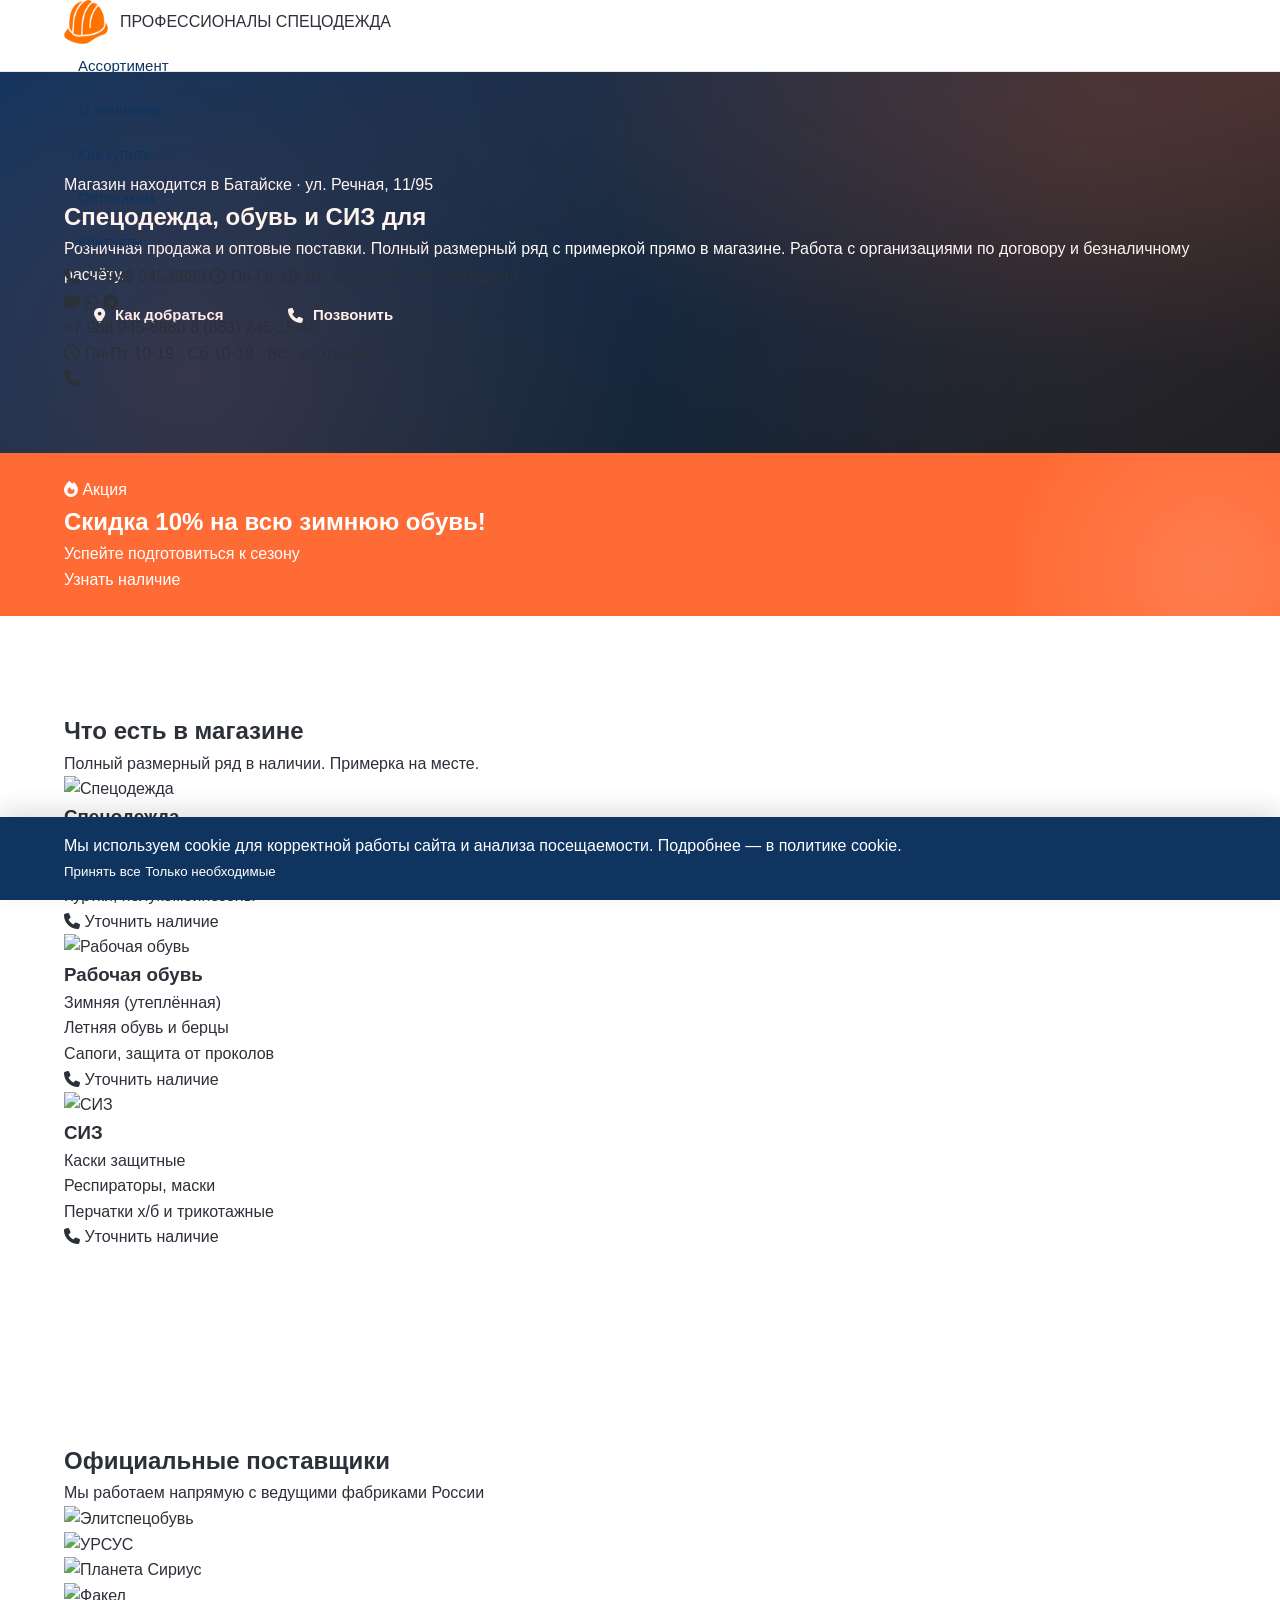
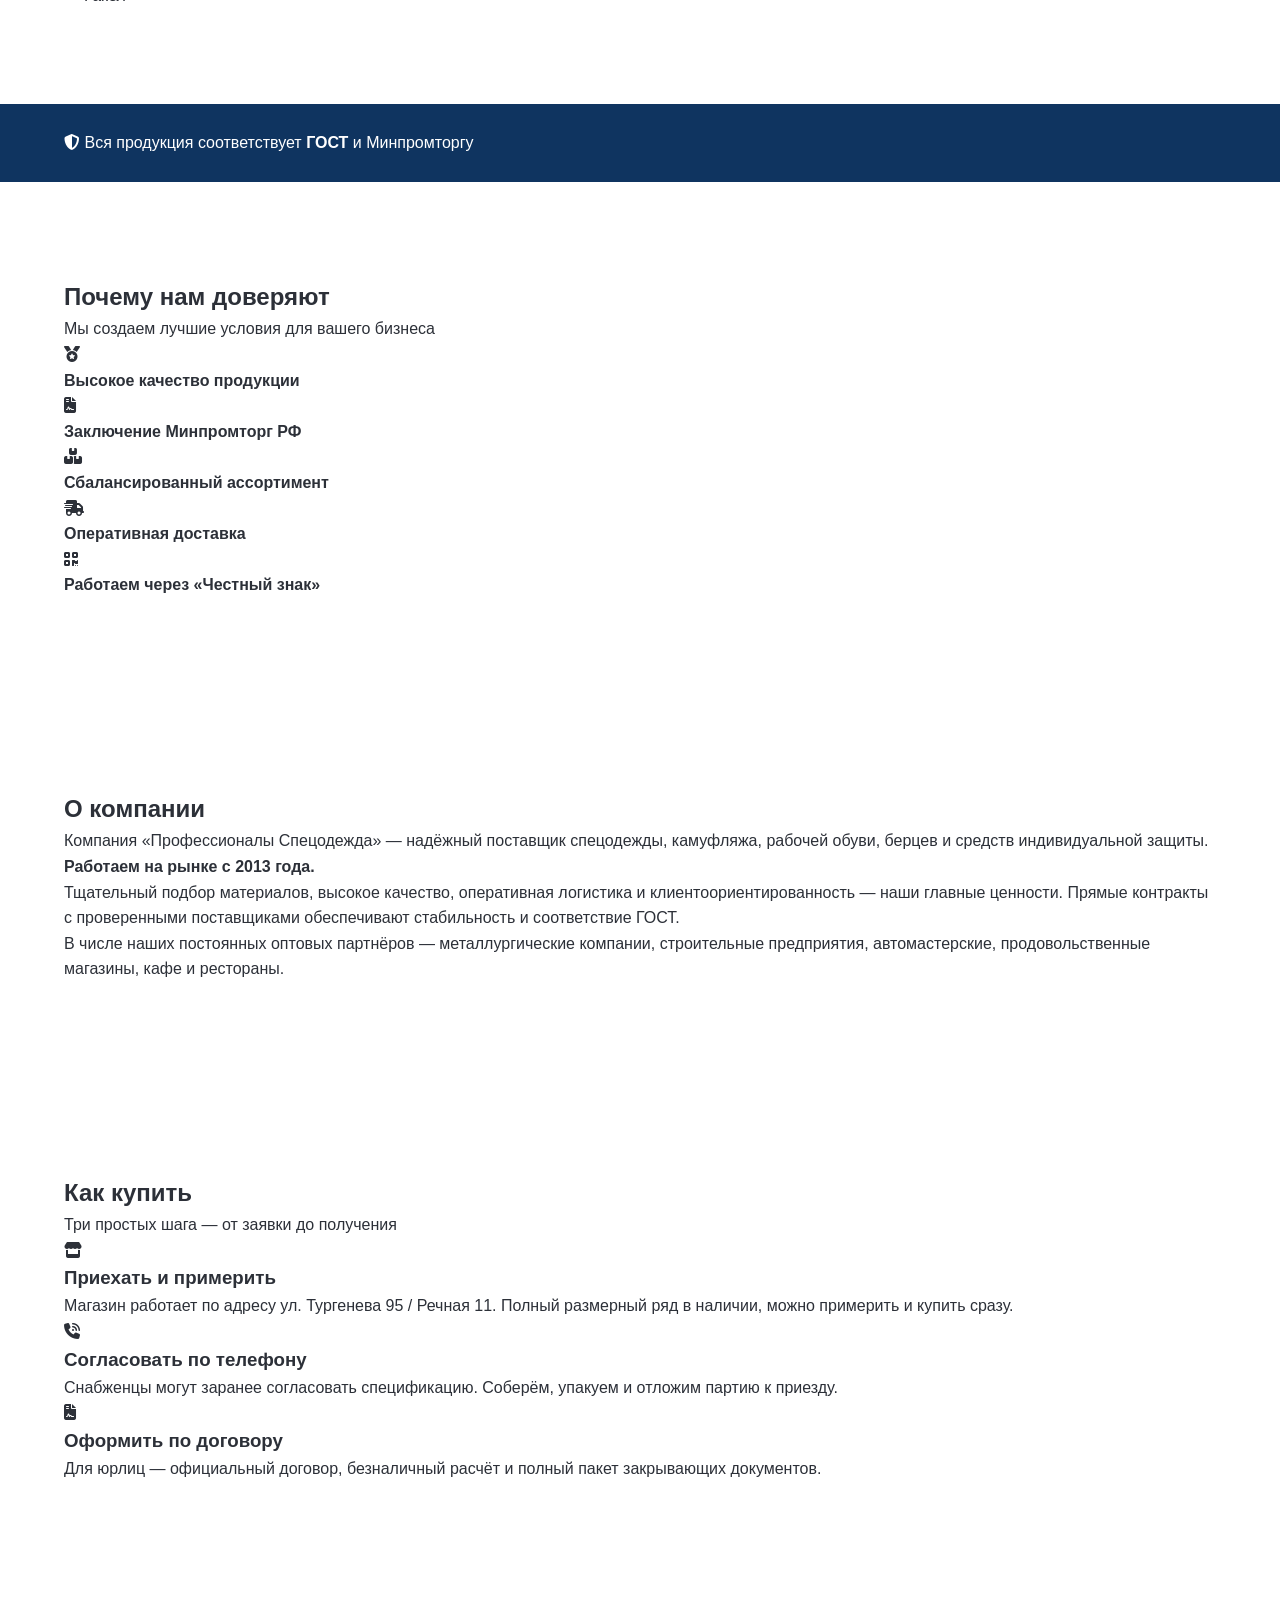
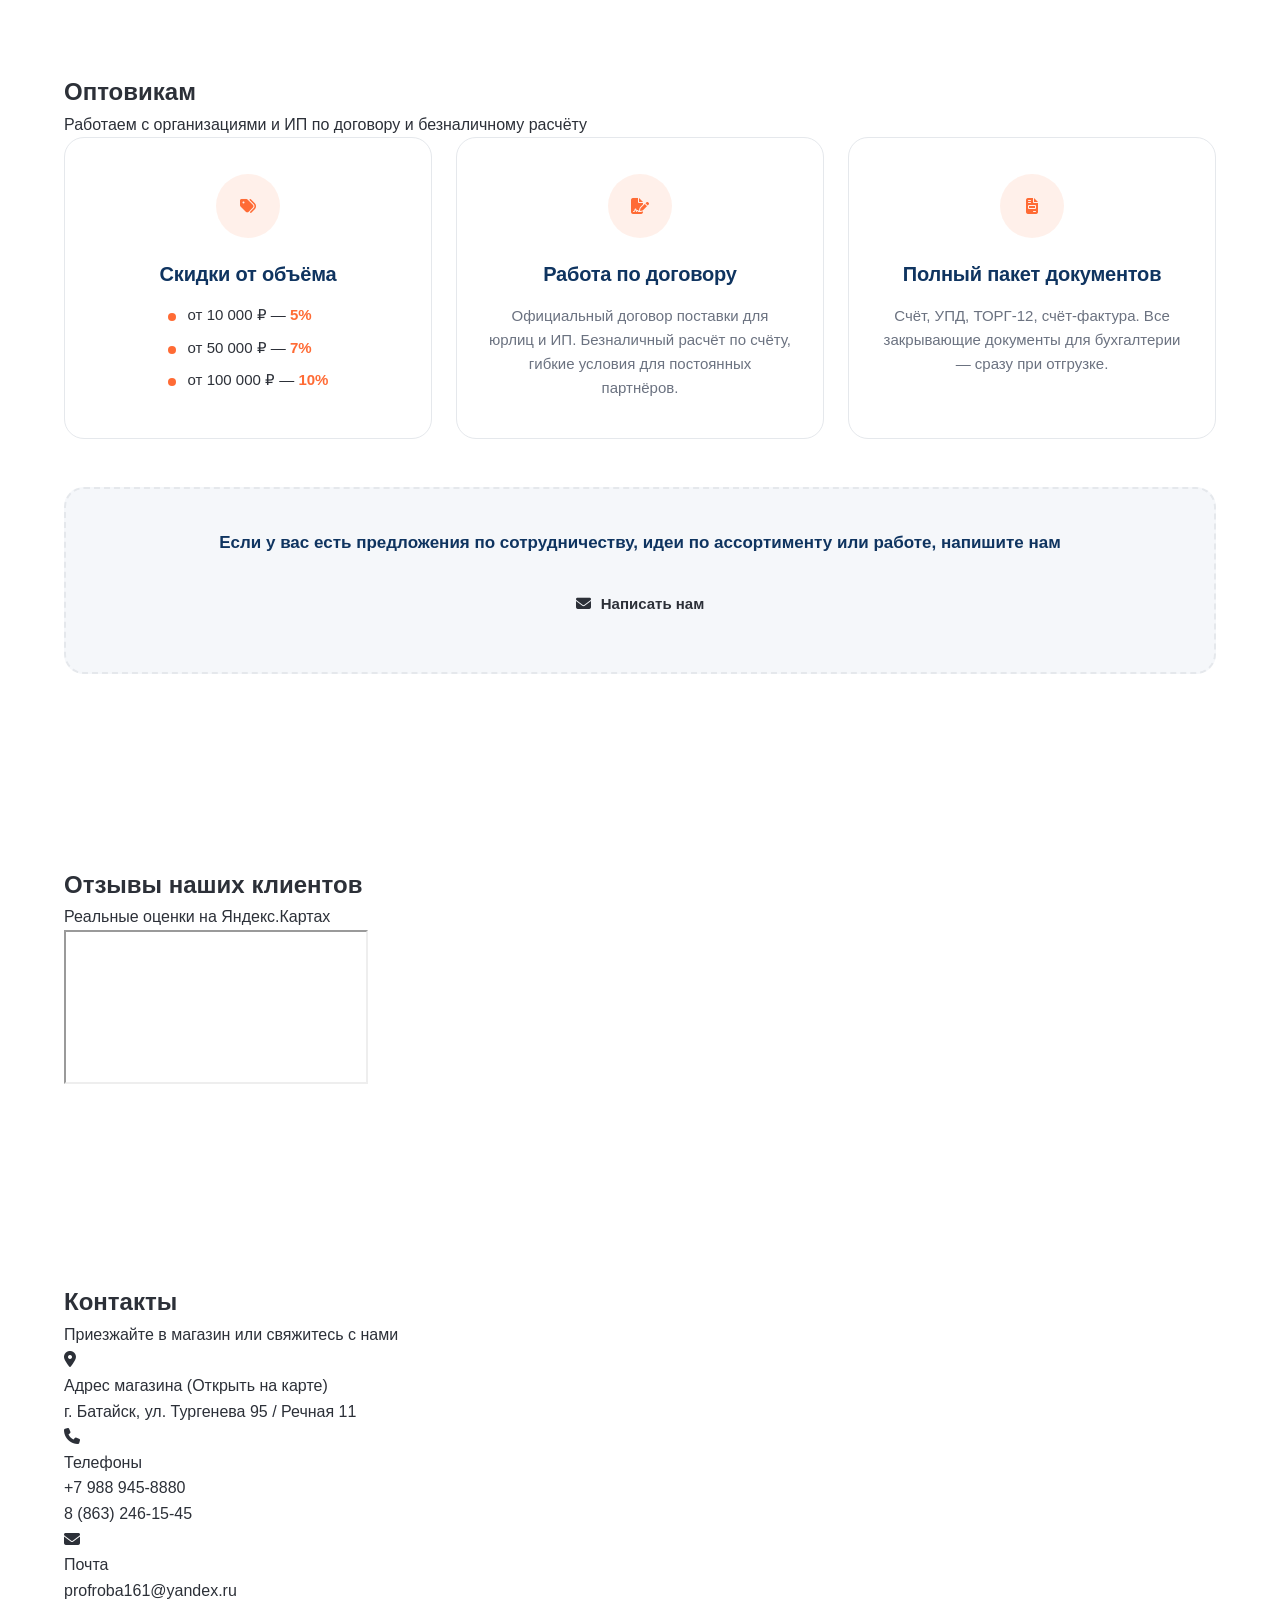
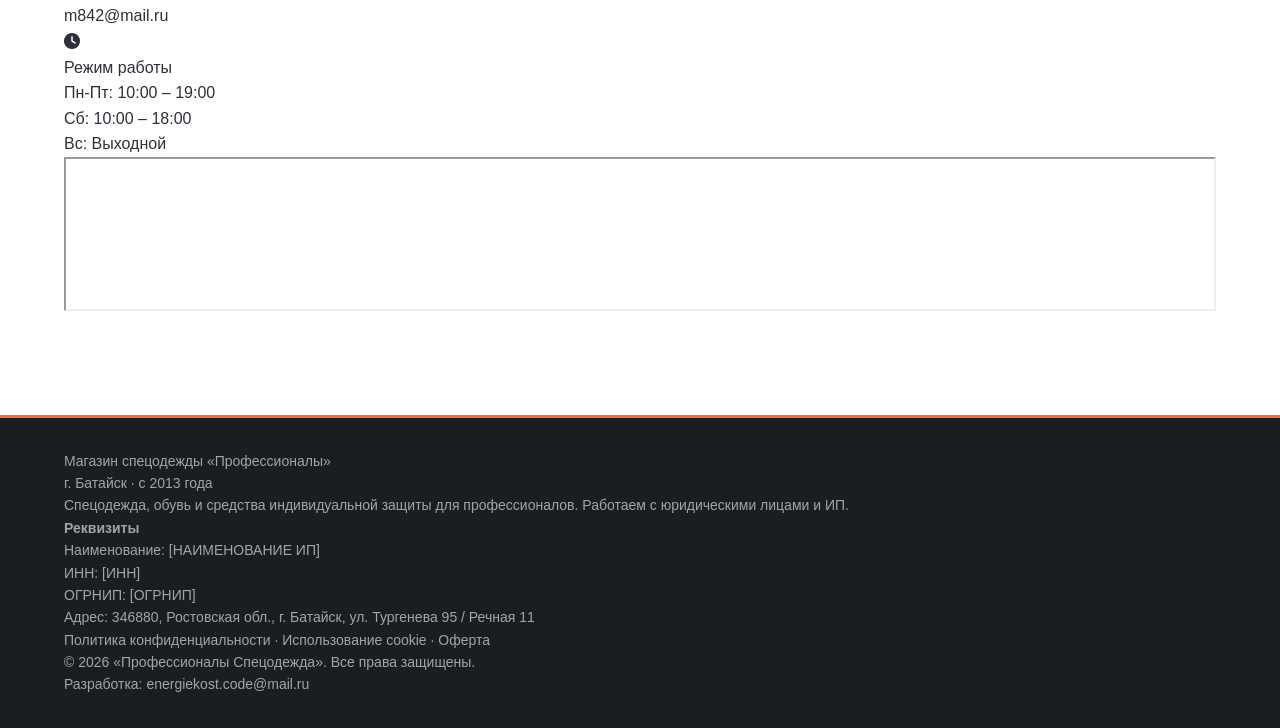
==== commit fa3cdb73: "Update index.html" ====
--- a/index.html
+++ b/index.html
@@ -1,1965 +1,533 @@
 <!DOCTYPE html>
 <html lang="ru">
 <head>
-<meta charset="UTF-8">
-<meta name="viewport" content="width=device-width, initial-scale=1.0">
-<meta http-equiv="X-UA-Compatible" content="IE=edge">
-
-<title>Спецодежда в Батайске — магазин «Профессионалы» | ул. Речная, 11/95</title>
-<meta name="description" content="Продажа спецодежды, спецобуви, камуфляжа и СИЗ в Батайске. Прямые поставки, сертификация ГОСТ, розница с примеркой и комплексное снабжение организаций.">
-<meta name="author" content="Константин">
-
-<meta property="og:title" content="Магазин спецодежды «Профессионалы» в Батайске">
-<meta property="og:description" content="Спецодежда, спецобувь, СИЗ. Ул. Речная, 11/95.">
-<meta property="og:type" content="website">
-<meta property="og:locale" content="ru_RU">
-
-<link rel="icon" href="img/favicon.ico" type="image/x-icon">
-<meta name="theme-color" content="#0F3460">
-
-<style>
-:root {
-    --primary: #FF6B35;
-    --primary-hover: #E85520;
-    --secondary: #0F3460;
-    --dark: #1A1D21;
-    --text: #2C3038;
-    --muted: #6B7280;
-    --soft: #F5F7FA;
-    --border: #E5E8EC;
-    --white: #FFFFFF;
-    --radius-sm: 8px;
-    --radius: 14px;
-    --radius-lg: 20px;
-    --shadow-sm: 0 1px 3px rgba(15, 52, 96, 0.04);
-    --shadow: 0 4px 16px rgba(15, 52, 96, 0.06);
-    --shadow-lg: 0 12px 32px rgba(15, 52, 96, 0.10);
-    --transition: 0.25s cubic-bezier(0.4, 0, 0.2, 1);
-    --font: 'Inter', -apple-system, BlinkMacSystemFont, 'Segoe UI', 'Helvetica Neue', Arial, sans-serif;
-}
-
-* { box-sizing: border-box; margin: 0; padding: 0; }
-
-html { scroll-behavior: smooth; scroll-padding-top: 88px; }
-
-body {
-    font-family: var(--font);
-    font-size: 16px;
-    line-height: 1.6;
-    color: var(--text);
-    background: var(--white);
-    padding-top: 72px;
-    -webkit-font-smoothing: antialiased;
-    -moz-osx-font-smoothing: grayscale;
-}
-
-a { color: inherit; text-decoration: none; transition: color var(--transition); }
-ul { list-style: none; }
-img, svg { display: block; max-width: 100%; }
-button { font-family: inherit; cursor: pointer; border: none; background: none; color: inherit; }
-
-:focus-visible { outline: 3px solid var(--primary); outline-offset: 2px; border-radius: 4px; }
-
-@media (prefers-reduced-motion: reduce) {
-    *, *::before, *::after {
-        animation-duration: 0.01ms !important;
-        transition-duration: 0.01ms !important;
-        scroll-behavior: auto !important;
-    }
-}
-
-.container { width: 100%; max-width: 1200px; margin: 0 auto; padding: 0 24px; }
-
-/* ПРАВКА 4: курсор-указатель на интерактивных плитках */
-.cat-card,
-.trust__item,
-.step,
-.opt-card { cursor: pointer; }
-
-/* ===== ИКОНКИ ===== */
-.icon {
-    width: 20px; height: 20px;
-    fill: none; stroke: currentColor;
-    stroke-width: 1.8; stroke-linecap: round; stroke-linejoin: round;
-    flex-shrink: 0;
-}
-
-/* ===== КНОПКИ ===== */
-.btn {
-    display: inline-flex; align-items: center; justify-content: center;
-    gap: 10px; padding: 14px 28px;
-    font-size: 15px; font-weight: 600;
-    border-radius: var(--radius-sm);
-    border: 2px solid transparent;
-    transition: all var(--transition);
-    white-space: nowrap; cursor: pointer;
-}
-.btn--primary { background: var(--primary); color: var(--white); border-color: var(--primary); }
-.btn--primary:hover {
-    background: var(--primary-hover); border-color: var(--primary-hover);
-    transform: translateY(-2px); box-shadow: 0 8px 24px rgba(255, 107, 53, 0.28);
-}
-.btn--ghost { background: transparent; color: var(--white); border-color: rgba(255, 255, 255, 0.3); }
-.btn--ghost:hover { background: rgba(255, 255, 255, 0.1); border-color: rgba(255, 255, 255, 0.6); }
-
-/* ===== ПОЛОСА ПРОГРЕССА ===== */
-.scroll-progress {
-    position: fixed; top: 0; left: 0; height: 3px; width: 0;
-    background: linear-gradient(90deg, var(--primary), #FF9A6B);
-    z-index: 10000; transition: width 0.08s linear;
-    pointer-events: none;
-}
-@media (max-width: 500px) { .scroll-progress { height: 2px; } }
-
-/* ===== ШАПКА ===== */
-.header {
-    position: fixed; top: 0; left: 0; right: 0; height: 72px;
-    background: var(--white); border-bottom: 1px solid var(--border); z-index: 1000;
-}
-.header__inner {
-    display: flex; align-items: center; justify-content: space-between;
-    height: 100%; gap: 24px;
-}
-.logo { display: flex; align-items: center; gap: 12px; flex-shrink: 0; }
-.logo__icon { width: 42px; height: 42px; object-fit: contain; flex-shrink: 0; }
-.logo__text { display: flex; flex-direction: column; line-height: 1.1; }
-.logo__name { font-size: 15px; font-weight: 800; color: var(--secondary); letter-spacing: 0.3px; }
-.logo__sub { font-size: 9px; font-weight: 600; color: var(--primary); letter-spacing: 1.1px; margin-top: 2px; }
-
-.burger {
-    display: none; flex-direction: column; justify-content: center;
-    gap: 5px; width: 44px; height: 44px; padding: 10px;
-    border-radius: var(--radius-sm);
-}
-.burger span {
-    display: block; height: 2px; width: 100%;
-    background: var(--secondary); border-radius: 2px;
-    transition: transform var(--transition), opacity var(--transition);
-}
-.burger[aria-expanded="true"] span:nth-child(1) { transform: translateY(7px) rotate(45deg); }
-.burger[aria-expanded="true"] span:nth-child(2) { opacity: 0; }
-.burger[aria-expanded="true"] span:nth-child(3) { transform: translateY(-7px) rotate(-45deg); }
-
-.nav__list { display: flex; align-items: center; gap: 4px; }
-.nav__link {
-    position: relative; display: inline-block;
-    padding: 10px 14px; font-size: 15px; font-weight: 500;
-    color: var(--secondary); transition: color var(--transition);
-}
-.nav__link::after {
-    content: ''; position: absolute; bottom: 4px; left: 50%;
-    width: calc(100% - 28px); height: 2px;
-    background: var(--primary); border-radius: 2px;
-    transform: translateX(-50%) scaleX(0); transform-origin: center;
-    transition: transform 0.3s cubic-bezier(0.4, 0, 0.2, 1);
-}
-.nav__link:hover { color: var(--primary); }
-.nav__link:hover::after, .nav__link:focus-visible::after { transform: translateX(-50%) scaleX(1); }
-
-/* ПРАВКА 7: блок контактов в шапке с двумя телефонами */
-.header__contacts {
-    display: flex; flex-direction: column; align-items: flex-end;
-    gap: 2px; white-space: nowrap;
-}
-.header__phones {
-    display: flex; align-items: center; gap: 8px;
-}
-.header__phone-number {
-    font-size: 15px; font-weight: 700; color: var(--secondary);
-    line-height: 1.2; transition: color var(--transition);
-}
-.header__phone-number:hover { color: var(--primary); }
-.header__phone-sep { color: var(--border); }
-.header__phone-number--second {
-    font-weight: 600; font-size: 13.5px; color: var(--muted);
-}
-.header__phone-number--second:hover { color: var(--primary); }
-.header__phone-hours {
-    font-size: 11px; font-weight: 500; color: var(--muted);
-    line-height: 1.2; letter-spacing: 0.2px;
-}
-
-/* Скрываем второй телефон на узких экранах */
-@media (max-width: 1280px) {
-    .header__phone-sep,
-    .header__phone-number--second { display: none; }
-}
-
-/* Меню чуть компактнее на планшетах — из-за нового пункта "О магазине" */
-@media (min-width: 901px) and (max-width: 1280px) {
-    .nav__link { padding: 10px 10px; font-size: 14px; }
-}
-
-.nav-mobile-block { display: none; }
-
-/* ===== HERO ===== */
-.hero {
-    position: relative; padding: 100px 0 110px;
-    background:
-        radial-gradient(ellipse at top right, rgba(255, 107, 53, 0.18), transparent 55%),
-        linear-gradient(135deg, #0F3460 0%, #1A1D21 100%);
-    color: var(--white); overflow: hidden;
-}
-.hero::before {
-    content: ''; position: absolute; inset: 0;
-    background-image:
-        radial-gradient(circle at 15% 80%, rgba(255, 107, 53, 0.15), transparent 40%),
-        radial-gradient(circle at 85% 20%, rgba(255, 107, 53, 0.10), transparent 45%);
-    pointer-events: none;
-}
-.hero__inner { position: relative; max-width: 880px; text-align: center; margin: 0 auto; }
-.hero__badge {
-    display: inline-block; padding: 8px 18px;
-    font-size: 13px; font-weight: 500; color: rgba(255, 255, 255, 0.85);
-    background: rgba(255, 255, 255, 0.08);
-    border: 1px solid rgba(255, 255, 255, 0.15);
-    border-radius: 100px; margin-bottom: 28px; letter-spacing: 0.2px;
-}
-.hero__title {
-    font-size: clamp(28px, 5vw, 52px); font-weight: 900;
-    line-height: 1.15; letter-spacing: -0.02em;
-    margin-bottom: 24px; min-height: 130px;
-}
-.text-rotator {
-    color: var(--primary); display: inline-block;
-    min-width: 420px; text-align: center; white-space: nowrap;
-    transition: opacity 0.35s ease, transform 0.35s ease;
-    opacity: 1; transform: translateY(0);
-}
-.text-rotator.is-fading { opacity: 0; transform: translateY(6px); }
-.hero__text {
-    font-size: 17px; line-height: 1.65; color: rgba(255, 255, 255, 0.75);
-    max-width: 640px; margin: 0 auto 40px;
-}
-.hero__actions { display: flex; justify-content: center; gap: 14px; flex-wrap: wrap; }
-
-/* ===== ПРОМО-БАННЕР ===== */
-.promo {
-    background: var(--primary); color: var(--white);
-    padding: 24px 0; position: relative; overflow: hidden;
-}
-.promo::before {
-    content: ''; position: absolute; top: -50%; right: -10%;
-    width: 400px; height: 400px;
-    background: radial-gradient(circle, rgba(255, 255, 255, 0.12), transparent 70%);
-    pointer-events: none;
-}
-.promo__inner {
-    position: relative; display: flex; align-items: center;
-    gap: 24px; flex-wrap: wrap;
-}
-.promo__tag {
-    display: inline-block; padding: 6px 14px;
-    font-size: 12px; font-weight: 700; letter-spacing: 1.2px;
-    text-transform: uppercase; background: rgba(255, 255, 255, 0.2);
-    border-radius: 100px;
-}
-.promo__content { flex: 1; min-width: 240px; }
-.promo__title { font-size: 22px; font-weight: 800; letter-spacing: -0.01em; margin-bottom: 2px; }
-.promo__title span {
-    display: inline-block; padding: 0 8px;
-    background: var(--white); color: var(--primary); border-radius: 4px;
-}
-.promo__text { font-size: 14px; opacity: 0.9; }
-.promo__btn {
-    padding: 12px 24px; font-size: 14px; font-weight: 700;
-    color: var(--primary); background: var(--white);
-    border-radius: var(--radius-sm); transition: all var(--transition);
-    white-space: nowrap;
-}
-.promo__btn:hover { transform: translateY(-2px); box-shadow: 0 8px 20px rgba(0, 0, 0, 0.15); }
-
-/* ===== СЕКЦИИ ===== */
-.section { padding: 96px 0; }
-.section--soft { background: var(--soft); }
-.section__head { max-width: 680px; margin: 0 auto 56px; text-align: center; }
-.section__title {
-    font-size: clamp(24px, 3.5vw, 36px); font-weight: 800;
-    color: var(--secondary); letter-spacing: -0.02em;
-    line-height: 1.2; margin-bottom: 12px;
-}
-.section__sub { font-size: 16px; color: var(--muted); line-height: 1.6; }
-
-/* ===== СЕТКИ ===== */
-.grid-3 { display: grid; grid-template-columns: repeat(3, 1fr); gap: 24px; }
-
-/* ===== КАРТОЧКИ АССОРТИМЕНТА ===== */
-.cat-card {
-    display: flex; flex-direction: column;
-    background: var(--white); border: 1px solid var(--border);
-    border-radius: var(--radius-lg); overflow: hidden;
-    transition: all var(--transition);
-}
-@media (hover: hover) {
-    .cat-card:hover { transform: translateY(-6px); box-shadow: var(--shadow-lg); border-color: transparent; }
-}
-.cat-card__visual {
-    position: relative; height: 180px;
-    display: flex; align-items: center; justify-content: center;
-    background:
-        radial-gradient(circle at 30% 20%, rgba(255, 107, 53, 0.08), transparent 60%),
-        linear-gradient(135deg, #F5F7FA 0%, #E9EDF3 100%);
-    border-bottom: 1px solid var(--border);
-}
-.cat-card__icon {
-    width: 92px; height: 92px; fill: none;
-    stroke: var(--secondary); stroke-width: 2;
-    stroke-linecap: round; stroke-linejoin: round;
-    transition: all var(--transition);
-}
-.cat-card:hover .cat-card__icon { stroke: var(--primary); transform: scale(1.06); }
-.cat-card__body { display: flex; flex-direction: column; flex: 1; padding: 28px 26px 26px; }
-.cat-card__title {
-    font-size: 22px; font-weight: 800; color: var(--secondary);
-    letter-spacing: -0.01em; margin-bottom: 16px;
-}
-.cat-card__list { flex: 1; margin-bottom: 20px; }
-.cat-card__list li {
-    position: relative; padding-left: 20px; padding-bottom: 8px;
-    font-size: 15px; color: var(--text); line-height: 1.5;
-}
-.cat-card__list li::before {
-    content: ''; position: absolute; left: 0; top: 9px;
-    width: 8px; height: 8px; border-radius: 50%; background: var(--primary);
-}
-.cat-card__btn {
-    display: block; padding: 14px 20px; text-align: center;
-    font-size: 15px; font-weight: 700; color: var(--secondary);
-    background: var(--soft); border-radius: var(--radius-sm);
-    transition: all var(--transition);
-}
-.cat-card:hover .cat-card__btn { background: var(--primary); color: var(--white); }
-
-/* ПРАВКА 2: на устройствах с наведением кнопка появляется только при hover */
-@media (hover: hover) and (min-width: 769px) {
-    .cat-card__btn {
-        opacity: 0;
-        transform: translateY(6px);
-        pointer-events: none;
-        transition: opacity 0.3s ease, transform 0.3s ease,
-                    background var(--transition), color var(--transition);
-    }
-    .cat-card:hover .cat-card__btn,
-    .cat-card:focus-within .cat-card__btn {
-        opacity: 1;
-        transform: translateY(0);
-        pointer-events: auto;
-    }
-}
-
-/* ===== ГОСТ ===== */
-.gost { background: var(--secondary); color: var(--white); padding: 26px 0; }
-.gost__inner {
-    display: flex; align-items: center; justify-content: center;
-    gap: 18px; text-align: center; flex-wrap: wrap;
-}
-.gost__icon {
-    width: 36px; height: 36px; fill: none;
-    stroke: var(--primary); stroke-width: 1.8;
-    stroke-linecap: round; stroke-linejoin: round; flex-shrink: 0;
-}
-.gost__text { font-size: 16px; color: rgba(255, 255, 255, 0.9); }
-.gost__text strong { color: var(--white); font-weight: 700; }
-
-/* ===== МЕДАЛЬОНЫ ===== */
-.trust { display: grid; grid-template-columns: repeat(5, 1fr); gap: 24px 16px; align-items: start; }
-.trust__item {
-    display: flex; flex-direction: column; align-items: center;
-    text-align: center; gap: 14px;
-}
-.trust__medal {
-    width: 110px; height: 110px;
-    display: flex; align-items: center; justify-content: center;
-    border-radius: 50%;
-    background:
-        radial-gradient(circle at 30% 25%, rgba(255, 107, 53, 0.06), transparent 60%),
-        var(--white);
-    border: 2px solid var(--border);
-    transition: all var(--transition); flex-shrink: 0;
-}
-.trust__medal svg {
-    width: 62px; height: 62px; fill: none;
-    stroke: var(--secondary); stroke-width: 2;
-    stroke-linecap: round; stroke-linejoin: round;
-    transition: all var(--transition);
-}
-@media (hover: hover) {
-    .trust__item:hover .trust__medal {
-        border-color: var(--primary); transform: translateY(-4px);
-        box-shadow: 0 8px 24px rgba(255, 107, 53, 0.12);
-    }
-    .trust__item:hover .trust__medal svg { stroke: var(--primary); }
-}
-.trust__text { font-size: 14px; font-weight: 600; line-height: 1.35; color: var(--secondary); }
-
-/* ===== ШАГИ (ПРАВКА 6: с иконками) ===== */
-.step {
-    position: relative; padding: 36px 32px;
-    background: var(--white); border: 1px solid var(--border);
-    border-radius: var(--radius-lg); transition: all var(--transition);
-}
-@media (hover: hover) {
-    .step:hover { transform: translateY(-4px); box-shadow: var(--shadow); border-color: transparent; }
-}
-.step__icon {
-    position: relative;
-    width: 72px; height: 72px;
-    border-radius: 20px;
-    background: linear-gradient(135deg, #FFF1EA 0%, #FFE1D2 100%);
-    display: flex; align-items: center; justify-content: center;
-    margin-bottom: 24px;
-    transition: all var(--transition);
-}
-.step__icon svg {
-    width: 36px; height: 36px;
-    fill: none; stroke: var(--primary);
-    stroke-width: 2; stroke-linecap: round; stroke-linejoin: round;
-    transition: stroke var(--transition);
-}
-.step__num {
-    position: absolute;
-    top: -10px; right: -10px;
-    min-width: 30px; height: 30px;
-    padding: 0 8px;
-    display: inline-flex; align-items: center; justify-content: center;
-    background: var(--secondary); color: var(--white);
-    border-radius: 100px;
-    font-size: 12px; font-weight: 800;
-    letter-spacing: 0.5px;
-    box-shadow: 0 4px 10px rgba(15, 52, 96, 0.2);
-    transition: background var(--transition);
-}
-.step:hover .step__icon {
-    background: linear-gradient(135deg, var(--primary) 0%, var(--primary-hover) 100%);
-    transform: translateY(-2px);
-    box-shadow: 0 8px 20px rgba(255, 107, 53, 0.28);
-}
-.step:hover .step__icon svg { stroke: var(--white); }
-.step:hover .step__num { background: var(--primary); }
-.step__title {
-    font-size: 19px; font-weight: 700; color: var(--secondary);
-    margin-bottom: 10px; letter-spacing: -0.01em;
-}
-.step__text { font-size: 15px; color: var(--muted); line-height: 1.6; }
-
-/* ===== О МАГАЗИНЕ ===== */
-.about { max-width: 780px; margin: 0 auto; text-align: center; }
-.about__text { font-size: 16px; line-height: 1.7; color: var(--text); margin-bottom: 18px; }
-
-/* ===== ОТЗЫВЫ ===== */
-.reviews__frame {
-    max-width: 1000px; margin: 0 auto;
-    border-radius: var(--radius-lg); overflow: hidden;
-    border: 1px solid var(--border);
-    box-shadow: var(--shadow); background: var(--white);
-}
-.reviews__frame iframe {
-    display: block; width: 100%; height: 600px; border: none;
-}
-@media (max-width: 768px) { .reviews__frame iframe { height: 480px; } }
-@media (max-width: 480px) { .reviews__frame iframe { height: 420px; } }
-
-/* ===== КОНТАКТЫ ===== */
-.contacts-wrap { display: grid; grid-template-columns: 1fr 1.1fr; gap: 40px; align-items: stretch; }
-.contacts-left { display: flex; flex-direction: column; gap: 24px; }
-.contact-list { display: flex; flex-direction: column; gap: 14px; }
-.contact-card {
-    display: flex; align-items: flex-start; gap: 18px;
-    padding: 20px 24px; background: var(--white);
-    border: 1px solid var(--border); border-radius: var(--radius);
-    transition: all var(--transition);
-}
-a.contact-card { cursor: pointer; }
-a.contact-card:hover { transform: translateY(-2px); box-shadow: var(--shadow); border-color: transparent; }
-.contact-card__icon {
-    flex-shrink: 0; width: 48px; height: 48px;
-    background: var(--secondary); border-radius: 12px;
-    display: flex; align-items: center; justify-content: center;
-    transition: all var(--transition);
-}
-.contact-card__icon svg {
-    width: 24px; height: 24px; fill: none;
-    stroke: var(--white); stroke-width: 1.8;
-    stroke-linecap: round; stroke-linejoin: round;
-}
-a.contact-card:hover .contact-card__icon { background: var(--primary); }
-.contact-card__body { flex: 1; min-width: 0; }
-.contact-card__label {
-    font-size: 12px; font-weight: 600; letter-spacing: 1px;
-    text-transform: uppercase; color: var(--muted); margin-bottom: 6px;
-}
-.contact-card__value { font-size: 17px; font-weight: 600; color: var(--secondary); line-height: 1.5; }
-
-.contact-messengers { display: flex; gap: 12px; flex-wrap: wrap; }
-.contact-msg {
-    flex: 1; min-width: 130px;
-    display: inline-flex; align-items: center; justify-content: center;
-    gap: 10px; padding: 16px 20px;
-    font-size: 15px; font-weight: 700; color: var(--white);
-    border-radius: var(--radius-sm); transition: all var(--transition);
-    white-space: nowrap;
-}
-.contact-msg svg { width: 22px; height: 22px; fill: currentColor; flex-shrink: 0; }
-.contact-msg--max { background: linear-gradient(135deg, #471AFF, #9500FF); }
-.contact-msg--wa  { background: #25D366; }
-.contact-msg--tg  { background: #229ED9; }
-.contact-msg:hover { transform: translateY(-2px); box-shadow: 0 8px 24px rgba(0, 0, 0, 0.15); }
-
-.contacts-map {
-    border-radius: var(--radius-lg); overflow: hidden;
-    border: 1px solid var(--border); box-shadow: var(--shadow);
-    min-height: 480px; background: var(--soft);
-}
-.contacts-map iframe {
-    display: block; width: 100%; height: 100%;
-    min-height: 480px; border: none;
-}
-
-/* ===== ОПТОВИКАМ ===== */
-.opt-grid {
-    display: grid; grid-template-columns: repeat(3, 1fr);
-    gap: 24px; margin-bottom: 48px;
-}
-.opt-card {
-    background: var(--white); border: 1px solid var(--border);
-    border-radius: var(--radius-lg); padding: 36px 32px;
-    text-align: center; transition: all var(--transition);
-}
-@media (hover: hover) {
-    .opt-card:hover { transform: translateY(-4px); box-shadow: var(--shadow); border-color: transparent; }
-}
-.opt-card__icon {
-    width: 64px; height: 64px; margin: 0 auto 20px;
-    background: rgba(255, 107, 53, 0.10); border-radius: 50%;
-    display: flex; align-items: center; justify-content: center;
-    color: var(--primary); transition: all var(--transition);
-}
-.opt-card:hover .opt-card__icon { background: var(--primary); color: var(--white); }
-.opt-card__icon svg {
-    width: 32px; height: 32px; fill: none;
-    stroke: currentColor; stroke-width: 1.8;
-    stroke-linecap: round; stroke-linejoin: round;
-}
-.opt-card h3 {
-    font-size: 20px; font-weight: 800; color: var(--secondary);
-    margin-bottom: 14px; letter-spacing: -0.01em;
-}
-.opt-card p { font-size: 15px; color: var(--muted); line-height: 1.6; }
-.opt-card__list { list-style: none; display: inline-block; text-align: left; }
-.opt-card__list li {
-    position: relative; padding-left: 20px; padding-bottom: 10px;
-    font-size: 15px; color: var(--text); line-height: 1.5;
-}
-.opt-card__list li strong { color: var(--primary); font-weight: 800; }
-.opt-card__list li::before {
-    content: ''; position: absolute; left: 0; top: 9px;
-    width: 8px; height: 8px; border-radius: 50%; background: var(--primary);
-}
-.opt-cta {
-    text-align: center; padding: 40px;
-    background: var(--soft); border-radius: var(--radius-lg);
-    border: 2px dashed var(--border);
-}
-.opt-cta p { font-size: 17px; font-weight: 600; color: var(--secondary); margin-bottom: 20px; }
-
-/* ===== ФУТЕР ===== */
-.footer {
-    background: var(--dark); color: rgba(255, 255, 255, 0.6);
-    padding: 48px 0 24px; font-size: 14px;
-    border-top: 3px solid var(--primary);
-}
-.footer__top {
-    display: grid; grid-template-columns: 1.1fr 1.4fr 1fr;
-    gap: 40px; padding-bottom: 32px;
-    border-bottom: 1px solid rgba(255, 255, 255, 0.08);
-    margin-bottom: 24px; text-align: left;
-}
-.footer__col h4 {
-    font-size: 12px; font-weight: 700;
-    text-transform: uppercase; letter-spacing: 1.5px;
-    color: rgba(255, 255, 255, 0.85); margin-bottom: 14px;
-}
-.footer__brand-name { font-size: 16px; font-weight: 700; color: #fff; margin-bottom: 6px; }
-.footer__brand-tagline { font-size: 12px; color: rgba(255, 255, 255, 0.5); margin-bottom: 14px; }
-.footer__brand-desc { font-size: 12.5px; color: rgba(255, 255, 255, 0.5); line-height: 1.6; }
-
-.footer__requisites { display: flex; flex-direction: column; gap: 5px; }
-.footer__req-row { display: flex; gap: 8px; font-size: 12.5px; line-height: 1.55; }
-.footer__req-label { color: rgba(255, 255, 255, 0.4); flex-shrink: 0; min-width: 100px; }
-.footer__req-value { color: rgba(255, 255, 255, 0.78); word-break: break-word; }
-.footer__placeholder {
-    color: #fbbf24; background: rgba(251, 191, 36, 0.08);
-    padding: 1px 6px; border-radius: 4px;
-    font-family: 'Courier New', monospace; font-size: 12px;
-}
-
-.footer__contacts { display: flex; flex-direction: column; gap: 9px; }
-.footer__contact-item {
-    display: flex; align-items: flex-start; gap: 9px;
-    font-size: 13px; color: rgba(255, 255, 255, 0.72);
-}
-.footer__contact-item svg {
-    width: 14px; height: 14px; flex-shrink: 0;
-    color: var(--primary); margin-top: 3px;
-}
-.footer__contact-item a { color: rgba(255, 255, 255, 0.85); }
-.footer__contact-item a:hover { color: #fff; }
-
-.footer__legal-links {
-    display: flex; justify-content: center; align-items: center;
-    flex-wrap: wrap; gap: 0; margin-bottom: 16px; text-align: center;
-}
-.footer__legal-links a {
-    font-size: 12px; color: rgba(255, 255, 255, 0.5);
-    transition: color var(--transition); cursor: pointer;
-}
-.footer__legal-links a:hover { color: rgba(255, 255, 255, 0.9); }
-.footer__legal-links .dot { margin: 0 8px; color: rgba(255, 255, 255, 0.15); }
-
-.footer__bottom {
-    display: flex; justify-content: space-between; align-items: center;
-    flex-wrap: wrap; gap: 12px; padding-top: 16px;
-    border-top: 1px solid rgba(255, 255, 255, 0.06);
-}
-.footer__copy { font-size: 12px; color: rgba(255, 255, 255, 0.4); }
-.footer__author { font-size: 12px; color: rgba(255, 255, 255, 0.4); }
-.footer__author a {
-    color: rgba(255, 255, 255, 0.7); text-decoration: underline;
-    text-decoration-color: rgba(255, 255, 255, 0.2);
-    text-underline-offset: 2px; transition: all var(--transition);
-}
-.footer__author a:hover { color: #fff; text-decoration-color: rgba(255, 255, 255, 0.6); }
-
-@media (max-width: 900px) {
-    .footer__top { grid-template-columns: 1fr; gap: 28px; }
-}
-@media (max-width: 768px) {
-    .footer { padding: 36px 0 20px; }
-    .footer__bottom { flex-direction: column; text-align: center; gap: 8px; }
-    .footer__req-label { min-width: 90px; }
-}
-
-/* ===== COOKIE ===== */
-.cookie {
-    position: fixed; bottom: 0; left: 0; right: 0;
-    background: var(--secondary); color: var(--white);
-    padding: 18px 0; z-index: 9990;
-    transform: translateY(100%);
-    transition: transform 0.35s ease;
-    box-shadow: 0 -8px 24px rgba(0, 0, 0, 0.12);
-}
-.cookie.is-visible { transform: translateY(0); }
-.cookie__inner {
-    display: flex; align-items: center; justify-content: space-between;
-    gap: 24px; flex-wrap: wrap;
-}
-.cookie__text {
-    font-size: 14px; line-height: 1.5;
-    flex: 1; min-width: 260px;
-}
-.cookie__text a { color: var(--primary); text-decoration: underline; }
-.cookie__actions { display: flex; gap: 10px; flex-wrap: wrap; }
-.cookie__btn {
-    padding: 10px 22px; font-size: 14px; font-weight: 700;
-    border-radius: var(--radius-sm); transition: all var(--transition);
-    white-space: nowrap; cursor: pointer;
-}
-.cookie__btn--primary { background: var(--primary); color: var(--white); }
-.cookie__btn--primary:hover { background: var(--primary-hover); }
-.cookie__btn--ghost {
-    background: transparent; color: rgba(255, 255, 255, 0.8);
-    border: 1px solid rgba(255, 255, 255, 0.25);
-}
-.cookie__btn--ghost:hover {
-    background: rgba(255, 255, 255, 0.08); color: #fff;
-    border-color: rgba(255, 255, 255, 0.5);
-}
-@media (max-width: 768px) {
-    .cookie__inner { flex-direction: column; text-align: center; }
-    .cookie__actions { flex-direction: column; width: 100%; }
-    .cookie__btn { width: 100%; }
-}
-
-/* ===== МОДАЛКА ===== */
-.modal {
-    position: fixed; inset: 0;
-    display: flex; align-items: center; justify-content: center;
-    padding: 20px; background: rgba(15, 25, 40, 0.7);
-    backdrop-filter: blur(4px); -webkit-backdrop-filter: blur(4px);
-    z-index: 10000; opacity: 0; visibility: hidden;
-    transition: opacity 0.25s ease, visibility 0.25s ease;
-}
-.modal.is-open { opacity: 1; visibility: visible; }
-.modal__window {
-    position: relative; width: 100%; max-width: 720px;
-    max-height: 85vh; background: var(--white);
-    border-radius: var(--radius-lg); box-shadow: var(--shadow-lg);
-    overflow: hidden; transform: scale(0.96);
-    transition: transform 0.25s ease;
-}
-.modal.is-open .modal__window { transform: scale(1); }
-.modal__scroll { max-height: 85vh; padding: 40px; overflow-y: auto; }
-.modal__close {
-    position: absolute; top: 18px; right: 18px;
-    width: 40px; height: 40px;
-    display: flex; align-items: center; justify-content: center;
-    border-radius: 50%; color: var(--muted);
-    background: var(--white); z-index: 10;
-    transition: all var(--transition);
-}
-.modal__close svg {
-    width: 20px; height: 20px; fill: none;
-    stroke: currentColor; stroke-width: 2; stroke-linecap: round;
-}
-.modal__close:hover { background: var(--soft); color: var(--secondary); }
-.modal__title {
-    font-size: 22px; font-weight: 800; color: var(--secondary);
-    margin-bottom: 24px; letter-spacing: -0.01em; padding-right: 40px;
-}
-.modal__tabs {
-    display: flex; gap: 4px; margin-bottom: 24px;
-    padding: 4px; background: var(--soft);
-    border-radius: var(--radius-sm);
-}
-.modal__tab {
-    flex: 1; padding: 10px 16px;
-    font-size: 14px; font-weight: 600;
-    color: var(--muted); border-radius: 6px;
-    transition: all var(--transition);
-}
-.modal__tab:hover { color: var(--secondary); }
-.modal__tab.is-active { background: var(--white); color: var(--secondary); box-shadow: var(--shadow-sm); }
-.modal__content { display: none; }
-.modal__content.is-active { display: block; animation: fadeUp 0.3s ease; }
-@keyframes fadeUp {
-    from { opacity: 0; transform: translateY(4px); }
-    to   { opacity: 1; transform: translateY(0); }
-}
-.modal__content h3 { font-size: 16px; font-weight: 700; color: var(--secondary); margin-bottom: 14px; }
-.modal__content p { font-size: 14px; line-height: 1.7; color: var(--text); margin-bottom: 12px; }
-.modal__content a { color: var(--primary); }
-
-/* ===== ВИДЖЕТ МЕССЕНДЖЕРОВ ===== */
-.widget {
-    position: fixed; right: 24px; bottom: 24px;
-    display: flex; flex-direction: column-reverse;
-    align-items: flex-end; gap: 12px; z-index: 9500;
-}
-.widget__trigger {
-    position: relative; width: 56px; height: 56px;
-    display: flex; align-items: center; justify-content: center;
-    background: var(--primary); color: var(--white);
-    border-radius: 50%; box-shadow: 0 6px 20px rgba(255, 107, 53, 0.35);
-    transition: all var(--transition);
-    animation: pulse 2.4s infinite;
-}
-.widget__trigger:hover { background: var(--primary-hover); transform: scale(1.06); }
-.widget__icon-open, .widget__icon-close {
-    position: absolute; width: 24px; height: 24px;
-    fill: none; stroke: currentColor; stroke-width: 1.8;
-    stroke-linecap: round; stroke-linejoin: round;
-    transition: all var(--transition);
-}
-.widget__icon-open { opacity: 1; transform: rotate(0deg) scale(1); }
-.widget__icon-close { opacity: 0; transform: rotate(-90deg) scale(0.6); }
-.widget.is-open .widget__icon-open { opacity: 0; transform: rotate(90deg) scale(0.6); }
-.widget.is-open .widget__icon-close { opacity: 1; transform: rotate(0deg) scale(1); }
-@keyframes pulse {
-    0%   { box-shadow: 0 6px 20px rgba(255, 107, 53, 0.35), 0 0 0 0 rgba(255, 107, 53, 0.4); }
-    70%  { box-shadow: 0 6px 20px rgba(255, 107, 53, 0.35), 0 0 0 14px rgba(255, 107, 53, 0); }
-    100% { box-shadow: 0 6px 20px rgba(255, 107, 53, 0.35), 0 0 0 0 rgba(255, 107, 53, 0); }
-}
-.widget__menu {
-    display: flex; flex-direction: column; gap: 10px;
-    opacity: 0; pointer-events: none;
-    transform: translateY(10px);
-    transition: all 0.25s ease;
-}
-.widget.is-open .widget__menu { opacity: 1; pointer-events: auto; transform: translateY(0); }
-.widget__link {
-    width: 48px; height: 48px;
-    display: flex; align-items: center; justify-content: center;
-    color: var(--white); border-radius: 50%;
-    box-shadow: var(--shadow); transition: all var(--transition);
-}
-.widget__link:hover { transform: scale(1.08); }
-.widget__link svg { width: 22px; height: 22px; fill: currentColor; stroke: none; }
-.widget__link--phone { background: var(--secondary); }
-.widget__link--phone svg { fill: none; stroke: currentColor; stroke-width: 1.8; stroke-linecap: round; stroke-linejoin: round; }
-.widget__link--max { background: linear-gradient(135deg, #471AFF, #9500FF); }
-.widget__link--wa  { background: #25D366; }
-.widget__link--tg  { background: #229ED9; }
-
-/* ===== АДАПТИВНОСТЬ ===== */
-@media (max-width: 1100px) { .trust { grid-template-columns: repeat(3, 1fr); gap: 32px 20px; } }
-
-@media (max-width: 1024px) {
-    .text-rotator { white-space: normal; min-width: 0; }
-}
-
-@media (max-width: 900px) {
-    .grid-3 { grid-template-columns: repeat(2, 1fr); }
-    .hero { padding: 80px 0 90px; }
-    .section { padding: 72px 0; }
-    .section__head { margin-bottom: 42px; }
-    .text-rotator { min-width: 320px; }
-    .opt-grid { grid-template-columns: 1fr; }
-    .contacts-wrap { grid-template-columns: 1fr; gap: 28px; }
-}
-
-@media (max-width: 768px) {
-    html { scroll-padding-top: 80px; }
-    body { padding-top: 64px; }
-    .header { height: 64px; }
-    .header__inner { justify-content: center; position: relative; }
-    .logo { justify-content: center; }
-    .burger {
-        display: flex; position: absolute;
-        right: 16px; top: 50%; transform: translateY(-50%);
-    }
-    .nav {
-        position: fixed; top: 64px; left: 0; right: 0;
-        height: calc(100vh - 64px); background: var(--white);
-        border-top: 1px solid var(--border);
-        padding: 24px; transform: translateX(-100%);
-        transition: transform 0.3s ease; overflow-y: auto;
-    }
-    .nav.is-open { transform: translateX(0); }
-    .nav__list {
-        flex-direction: column; align-items: center;
-        gap: 28px; padding-top: 40px;
-    }
-    .nav__link {
-        display: inline-block; padding: 12px 20px;
-        font-size: 22px; font-weight: 700;
-        text-align: center; border-radius: var(--radius-sm);
-        color: var(--secondary);
-    }
-    .nav__link::after { display: none; }
-    .nav__link:hover, .nav__link:focus { color: var(--primary); }
-    .nav-mobile-block {
-        display: flex; flex-direction: column; align-items: center;
-        gap: 16px; margin-top: 40px; padding-top: 32px;
-        border-top: 1px solid var(--border);
-        width: 100%; max-width: 340px;
-        margin-left: auto; margin-right: auto;
-    }
-    .nav-mobile-phone {
-        font-size: 22px; font-weight: 800;
-        color: var(--primary); text-decoration: none;
-    }
-    .nav-mobile-msg { display: flex; gap: 10px; width: 100%; }
-    .nav-mobile-btn {
-        flex: 1; display: inline-flex; align-items: center; justify-content: center;
-        gap: 6px; padding: 12px 10px;
-        font-size: 13px; font-weight: 700; color: var(--white);
-        border-radius: var(--radius-sm); transition: all var(--transition);
-        white-space: nowrap;
-    }
-    .nav-mobile-btn svg { width: 18px; height: 18px; fill: currentColor; flex-shrink: 0; }
-    .nav-mobile-btn--max { background: linear-gradient(135deg, #471AFF, #9500FF); }
-    .nav-mobile-btn--wa  { background: #25D366; }
-    .nav-mobile-btn--tg  { background: #229ED9; }
-    .nav-mobile-btn:active { transform: scale(0.97); }
-    .header__contacts { display: none; }
-    .widget { display: none; }
-    .grid-3 { grid-template-columns: 1fr; }
-    .trust { grid-template-columns: repeat(2, 1fr); gap: 28px 16px; }
-    .trust__medal { width: 96px; height: 96px; }
-    .trust__medal svg { width: 54px; height: 54px; }
-    .trust__text { font-size: 13px; }
-    .hero__title { min-height: 100px; }
-    .text-rotator { min-width: 200px; white-space: normal; }
-    .hero__actions { flex-direction: column; }
-    .hero__actions .btn { width: 100%; }
-    .promo__inner { flex-direction: column; text-align: center; }
-    .promo__btn { width: 100%; }
-    .gost__inner { flex-direction: column; gap: 12px; }
-    .modal__window { max-height: 90vh; }
-    .modal__scroll { padding: 32px 22px; max-height: 90vh; }
-    .modal__tabs { overflow-x: auto; }
-    .modal__tab { white-space: nowrap; padding: 10px 14px; }
-    .contact-card { padding: 18px 20px; gap: 14px; }
-    .contact-card__value { font-size: 15px; }
-    .contact-card__icon { width: 44px; height: 44px; border-radius: 10px; }
-    .contact-card__icon svg { width: 22px; height: 22px; }
-    .contact-messengers { flex-direction: column; }
-    .contact-msg { width: 100%; }
-    .contacts-map { min-height: 360px; }
-    .contacts-map iframe { min-height: 360px; }
-    .logo__icon { width: 36px; height: 36px; }
-    .logo__name { font-size: 13px; }
-    .logo__sub { font-size: 8px; }
-    .opt-card { padding: 28px 22px; }
-    .opt-cta { padding: 32px 22px; }
-    .opt-cta .btn { width: 100%; }
-}
-
-@media (max-width: 480px) {
-    .container { padding: 0 18px; }
-    .section { padding: 56px 0; }
-    .hero { padding: 60px 0 70px; }
-    .hero__badge { font-size: 12px; padding: 6px 14px; }
-    .hero__title { min-height: 90px; }
-    .text-rotator { min-width: 170px; }
-    .promo__title { font-size: 18px; }
-    .step { padding: 28px 22px; }
-    .step__icon { width: 64px; height: 64px; border-radius: 18px; }
-    .step__icon svg { width: 32px; height: 32px; }
-    .step__num { min-width: 26px; height: 26px; font-size: 11px; top: -8px; right: -8px; }
-    .cat-card__visual { height: 150px; }
-    .cat-card__icon { width: 76px; height: 76px; }
-    .trust { gap: 24px 12px; }
-    .trust__medal { width: 84px; height: 84px; }
-    .trust__medal svg { width: 46px; height: 46px; }
-    .trust__text { font-size: 12px; }
-    .nav-mobile-msg { flex-direction: column; }
-    .nav-mobile-btn { width: 100%; }
-}
-
-@media (min-width: 1200px) {
-    .header { height: 80px; }
-    .header__inner { height: 80px; }
-    body { padding-top: 80px; }
-    html { scroll-padding-top: 96px; }
-
-    .logo__icon { width: 46px; height: 46px; }
-    .logo__name { font-size: 16px; }
-    .logo__sub { font-size: 10px; letter-spacing: 1.2px; }
-
-    .nav__link { padding: 12px 16px; font-size: 15.5px; }
-    .header__phone-number { font-size: 16px; }
-    .header__phone-number--second { font-size: 14px; }
-    .header__phone-hours { font-size: 12px; }
-}
-
-@media (min-width: 1440px) {
-    .container { max-width: 1340px; }
-    .hero { padding: 130px 0 140px; }
-    .section { padding: 110px 0; }
-    .section__head { margin-bottom: 64px; }
-    .hero__title { min-height: 140px; }
-}
-
-@media (min-width: 1920px) {
-    html { font-size: 17px; }
-    .container { max-width: 1500px; padding: 0 32px; }
-    .hero { padding: 150px 0 160px; }
-    .section { padding: 130px 0; }
-    .hero__title { min-height: 160px; }
-    .text-rotator { min-width: 500px; }
-    .trust__medal { width: 130px; height: 130px; }
-    .trust__medal svg { width: 72px; height: 72px; }
-    .trust__text { font-size: 15px; }
-    .cat-card__visual { height: 220px; }
-    .cat-card__icon { width: 110px; height: 110px; }
-}
-
-@media (min-width: 2560px) {
-    html { font-size: 18px; }
-    .container { max-width: 1700px; padding: 0 40px; }
-    .hero { padding: 180px 0 190px; }
-    .section { padding: 150px 0; }
-    .hero__title { min-height: 180px; }
-    .text-rotator { min-width: 560px; }
-    .trust__medal { width: 150px; height: 150px; }
-    .trust__medal svg { width: 82px; height: 82px; }
-    .trust__text { font-size: 16px; }
-    .cat-card__visual { height: 250px; }
-    .cat-card__icon { width: 130px; height: 130px; }
-}
-</style>
-
-<noscript>
-<style>
-    .burger { display: none !important; }
-    .widget { display: none !important; }
-    .header { position: static !important; height: auto !important; }
-    body { padding-top: 0 !important; }
-    .header__inner {
-        flex-wrap: wrap !important;
-        gap: 8px 20px !important;
-        padding-top: 12px !important;
-        padding-bottom: 12px !important;
-    }
-    .nav {
-        position: static !important;
-        transform: none !important;
-        height: auto !important;
-        width: auto !important;
-        padding: 0 !important;
-        background: transparent !important;
-        border-top: none !important;
-        overflow: visible !important;
-    }
-    .nav__list {
-        flex-direction: row !important;
-        flex-wrap: wrap !important;
-        justify-content: center !important;
-        gap: 4px !important;
-        padding-top: 0 !important;
-    }
-    .nav__link { font-size: 14px !important; padding: 6px 10px !important; }
-    .nav-mobile-block { display: none !important; }
-    html { scroll-padding-top: 20px !important; }
-</style>
-</noscript>
+    <meta charset="UTF-8">
+    <meta name="viewport" content="width=device-width, initial-scale=1.0, viewport-fit=cover">
+    <title>Спецодежда, рабочая обувь и СИЗ в Батайске | Магазин «Профессионалы»</title>
+    <meta name="description" content="Магазин спецодежды «Профессионалы» в Батайске. Спецодежда, рабочая обувь, СИЗ. Опт и розница с 2013 года. ГОСТ. ул. Тургенева 95 / Речная 11.">
+    
+    <!-- Иконки FontAwesome -->
+    <link rel="stylesheet" href="https://cdnjs.cloudflare.com/ajax/libs/font-awesome/6.4.0/css/all.min.css">
+    
+    <link rel="stylesheet" href="./css/style.css">
 </head>
 <body>
 
-<div class="scroll-progress" id="scrollProgress"></div>
-
-<header class="header">
-    <div class="container header__inner">
-        <a href="#" class="logo" aria-label="На главную">
-            <img class="logo__icon" src="img/logo.png" alt="Логотип Профессионалы" width="42" height="42">
-            <span class="logo__text">
-                <span class="logo__name">ПРОФЕССИОНАЛЫ</span>
-                <span class="logo__sub">СПЕЦОДЕЖДА</span>
-            </span>
-        </a>
-
-        <button class="burger" id="menuToggle" aria-label="Открыть меню" aria-expanded="false" aria-controls="navMenu" type="button">
-            <span></span><span></span><span></span>
+    <div class="scroll-progress" id="scrollProgress"></div>
+    <!-- ШАПКА -->
+    <header class="header">
+        <div class="container header-inner">
+            <!-- Логотип -->
+            <a href="#" class="logo">
+                <img class="logo-icon" src="img/logo.png" alt="Логотип Профессионалы" style="width: 44px; height: 44px;">
+                <span class="logo-text">
+                    <span class="logo-name">ПРОФЕССИОНАЛЫ</span>
+                    <span class="logo-sub">СПЕЦОДЕЖДА</span>
+                </span>
+            </a>
+            
+            <!-- Навигация -->
+            <nav class="nav" id="nav">
+                <ul class="nav-list">
+                    <li><a href="#catalog" class="nav__link">Ассортимент</a></li>
+                    <li><a href="#about" class="nav__link">О компании</a></li>
+                    <li><a href="#how" class="nav__link">Как купить</a></li>
+                    <li><a href="#wholesale" class="nav__link">Оптовикам</a></li>
+                    <li><a href="#contacts" class="nav__link">Контакты</a></li>
+                </ul>
+
+                <!-- Контакты в мобильном меню -->
+                <div class="nav-mobile-contacts">
+                    <a href="tel:+79889458880" class="mobile-phone-main">
+                        <i class="fa-solid fa-phone"></i> +7 988 945-8880
+                    </a>
+                    <span class="mobile-schedule">
+                        <i class="fa-regular fa-clock"></i> Пн-Пт 10-19 · Сб 10-18 · Вс - выходной
+                    </span>
+                    <div class="nav-messengers">
+                        <a href="https://max.ru/" target="_blank" rel="noopener noreferrer" class="nav-msg-btn nav-msg-btn--max" aria-label="MAX"><i class="fa-solid fa-comment"></i></a>
+                        <a href="https://wa.me/79889458880" target="_blank" rel="noopener noreferrer" class="nav-msg-btn nav-msg-btn--wa" aria-label="WhatsApp"><i class="fa-brands fa-whatsapp"></i></a>
+                        <a href="https://t.me/your_nickname" target="_blank" rel="noopener noreferrer" class="nav-msg-btn nav-msg-btn--tg" aria-label="Telegram"><i class="fa-brands fa-telegram"></i></a>
+                    </div>
+                </div>
+            </nav>
+
+            <!-- Контакты для ПК -->
+            <div class="header-contacts">
+                <div class="phones">
+                    <a href="tel:+79889458880" class="phone-main">+7 988 945-8880</a>
+                    <a href="tel:+78632461545" class="phone-main">8 (863) 246-15-45</a>
+                </div>
+                <span class="work-hours"><i class="fa-regular fa-clock"></i> Пн-Пт 10-19 · Сб 10-18 · Вс - выходной</span>
+            </div>
+
+            <!-- Кнопка звонка для мобильных -->
+            <a href="tel:+79889458880" class="header-mobile-phone" aria-label="Позвонить">
+                <i class="fa-solid fa-phone"></i>
+            </a>
+
+            <button class="burger" id="burger" aria-label="Меню" aria-expanded="false">
+                <i class="fa-solid fa-bars"></i>
+            </button>
+        </div>
+    </header>
+
+    <main>
+        <!-- ГЛАВНЫЙ ЭКРАН -->
+        <section class="hero">
+            <div class="container hero-inner">
+                <div class="hero-badge">Магазин находится в Батайске · ул. Речная, 11/95</div>
+                
+                <h1 class="hero-title">
+                    <span class="hero-title-top">Спецодежда, обувь и СИЗ</span>
+                    <span class="hero-title-bottom">
+                        <span class="title-for">для</span>
+                        <span class="rotator-wrapper">
+                            <span class="text-rotator" id="rotator">строительных бригад</span>
+                        </span>
+                    </span>
+                </h1>
+                
+                <p class="hero-text">
+                    Розничная продажа и оптовые поставки. Полный размерный ряд с примеркой прямо в магазине. Работа с организациями по договору и безналичному расчёту.
+                </p>
+                <div class="hero-actions">
+                    <a href="#contacts" class="btn btn-primary"><i class="fa-solid fa-location-dot"></i> Как добраться</a>
+                    <a href="tel:+79889458880" class="btn btn-outline"><i class="fa-solid fa-phone"></i> Позвонить</a>
+                </div>
+            </div>
+        </section>
+
+        <!-- АКЦИЯ -->
+        <section class="promo">
+            <div class="container promo-inner">
+                <div class="promo-left">
+                    <span class="promo-tag">
+                        <i class="fa-solid fa-fire"></i> Акция
+                    </span>
+                    <div class="promo-text">
+                        <h2>Скидка 10% на всю зимнюю обувь!</h2>
+                        <p>Успейте подготовиться к сезону</p>
+                    </div>
+                </div>
+                <a href="tel:+79889458880" class="promo-btn">Узнать наличие</a>
+            </div>
+        </section>
+
+        <!-- КАТАЛОГ -->
+        <section class="section" id="catalog">
+            <div class="container">
+                <div class="section-title">
+                    <h2>Что есть в магазине</h2>
+                    <p>Полный размерный ряд в наличии. Примерка на месте.</p>
+                </div>
+
+                <div class="catalog-grid">
+                    <article class="card">
+                        <div class="card-img">
+                            <img src="https://images.unsplash.com/photo-1541888001633-5c722aebcfbf?auto=format&fit=crop&w=800&q=80" alt="Спецодежда">
+                        </div>
+                        <div class="card-body">
+                            <h3>Спецодежда</h3>
+                            <ul class="card-list">
+                                <li>Рабочие костюмы</li>
+                                <li>Летние и утеплённые</li>
+                                <li>Куртки, полукомбинезоны</li>
+                            </ul>
+                            <a href="tel:+79889458880" class="card-btn"><i class="fa-solid fa-phone"></i> Уточнить наличие</a>
+                        </div>
+                    </article>
+
+                    <article class="card">
+                        <div class="card-img">
+                            <img src="https://images.unsplash.com/photo-1542291026-7eec264c27ff?auto=format&fit=crop&w=800&q=80" alt="Рабочая обувь">
+                        </div>
+                        <div class="card-body">
+                            <h3>Рабочая обувь</h3>
+                            <ul class="card-list">
+                                <li>Зимняя (утеплённая)</li>
+                                <li>Летняя обувь и берцы</li>
+                                <li>Сапоги, защита от проколов</li>
+                            </ul>
+                            <a href="tel:+79889458880" class="card-btn"><i class="fa-solid fa-phone"></i> Уточнить наличие</a>
+                        </div>
+                    </article>
+
+                    <article class="card">
+                        <div class="card-img">
+                            <img src="https://images.unsplash.com/photo-1504307651254-35680f356f12?auto=format&fit=crop&w=800&q=80" alt="СИЗ">
+                        </div>
+                        <div class="card-body">
+                            <h3>СИЗ</h3>
+                            <ul class="card-list">
+                                <li>Каски защитные</li>
+                                <li>Респираторы, маски</li>
+                                <li>Перчатки х/б и трикотажные</li>
+                            </ul>
+                            <a href="tel:+79889458880" class="card-btn"><i class="fa-solid fa-phone"></i> Уточнить наличие</a>
+                        </div>
+                    </article>
+                </div>
+            </div>
+        </section>
+
+        <!-- БРЕНДЫ -->
+        <section class="section section-dark" id="brands">
+            <div class="container">
+                <div class="section-title">
+                    <h2>Официальные поставщики</h2>
+                    <p>Мы работаем напрямую с ведущими фабриками России</p>
+                </div>
+                <div class="brands-wrap">
+                    <div class="brand-item">
+                        <img src="img/brand/olimp_logo.png" alt="Элитспецобувь">
+                    </div>
+                    <div class="brand-item">
+                        <img src="img/brand/urus_logo.png" alt="УРСУС">
+                    </div>
+                    <div class="brand-item">
+                        <img src="img/brand/sirius_logo.png" alt="Планета Сириус">
+                    </div>
+                    <div class="brand-item">
+                        <img src="img/brand/torch_logo.png" alt="Факел">
+                    </div>
+                </div>
+            </div>
+        </section>
+
+        <!-- ГОСТ -->
+        <div class="gost">
+            <div class="container gost-inner">
+                <i class="fa-solid fa-shield-halved"></i>
+                <span>Вся продукция соответствует <strong>ГОСТ</strong> и Минпромторгу</span>
+            </div>
+        </div>
+
+        <!-- ПРЕИМУЩЕСТВА -->
+        <section class="section" id="advantages">
+            <div class="container">
+                <div class="section-title">
+                    <h2>Почему нам доверяют</h2>
+                    <p>Мы создаем лучшие условия для вашего бизнеса</p>
+                </div>
+                <div class="features-grid">
+                    <div class="feature-item">
+                        <div class="feature-icon"><i class="fa-solid fa-medal"></i></div>
+                        <h4>Высокое качество продукции</h4>
+                    </div>
+                    <div class="feature-item">
+                        <div class="feature-icon"><i class="fa-solid fa-file-contract"></i></div>
+                        <h4>Заключение Минпромторг РФ</h4>
+                    </div>
+                    <div class="feature-item">
+                        <div class="feature-icon"><i class="fa-solid fa-boxes-stacked"></i></div>
+                        <h4>Сбалансированный ассортимент</h4>
+                    </div>
+                    <div class="feature-item">
+                        <div class="feature-icon"><i class="fa-solid fa-truck-fast"></i></div>
+                        <h4>Оперативная доставка</h4>
+                    </div>
+                    <div class="feature-item">
+                        <div class="feature-icon"><i class="fa-solid fa-qrcode"></i></div>
+                        <h4>Работаем через «Честный знак»</h4>
+                    </div>
+                </div>
+            </div>
+        </section>
+
+        <!-- О КОМПАНИИ -->
+        <section class="section section-dark" id="about">
+            <div class="container">
+                <div class="section-title">
+                    <h2>О компании</h2>
+                </div>
+                <div class="about-text">
+                    <p>Компания «Профессионалы Спецодежда» — надёжный поставщик спецодежды, камуфляжа, рабочей обуви, берцев и средств индивидуальной защиты. <strong>Работаем на рынке с 2013 года.</strong></p>
+                    <p>Тщательный подбор материалов, высокое качество, оперативная логистика и клиентоориентированность — наши главные ценности. Прямые контракты с проверенными поставщиками обеспечивают стабильность и соответствие ГОСТ.</p>
+                    <p>В числе наших постоянных оптовых партнёров — металлургические компании, строительные предприятия, автомастерские, продовольственные магазины, кафе и рестораны.</p>
+                </div>
+            </div>
+        </section>
+
+        <!-- КАК КУПИТЬ -->
+        <section class="section" id="how">
+            <div class="container">
+                <div class="section-title">
+                    <h2>Как купить</h2>
+                    <p>Три простых шага — от заявки до получения</p>
+                </div>
+                
+                <div class="steps-grid">
+                    <div class="step-card">
+                        <div class="step-icon"><i class="fa-solid fa-store"></i></div>
+                        <h3>Приехать и примерить</h3>
+                        <p>Магазин работает по адресу ул. Тургенева 95 / Речная 11. Полный размерный ряд в наличии, можно примерить и купить сразу.</p>
+                    </div>
+
+                    <div class="step-card">
+                        <div class="step-icon"><i class="fa-solid fa-phone-volume"></i></div>
+                        <h3>Согласовать по телефону</h3>
+                        <p>Снабженцы могут заранее согласовать спецификацию. Соберём, упакуем и отложим партию к приезду.</p>
+                    </div>
+
+                    <div class="step-card">
+                        <div class="step-icon"><i class="fa-solid fa-file-contract"></i></div>
+                        <h3>Оформить по договору</h3>
+                        <p>Для юрлиц — официальный договор, безналичный расчёт и полный пакет закрывающих документов.</p>
+                    </div>
+                </div>
+            </div>
+        </section>
+
+        <!-- ОПТОВИКАМ -->
+        <section class="section section-dark" id="wholesale">
+            <div class="container">
+                <div class="section-title">
+                    <h2>Оптовикам</h2>
+                    <p>Работаем с организациями и ИП по договору и безналичному расчёту</p>
+                </div>
+
+                <div class="opt-grid">
+                    <div class="opt-card">
+                        <div class="opt-card__icon">
+                            <i class="fa-solid fa-tags"></i>
+                        </div>
+                        <h3>Скидки от объёма</h3>
+                        <ul class="opt-card__list">
+                            <li>от 10 000 ₽ — <strong>5%</strong></li>
+                            <li>от 50 000 ₽ — <strong>7%</strong></li>
+                            <li>от 100 000 ₽ — <strong>10%</strong></li>
+                        </ul>
+                    </div>
+
+                    <div class="opt-card">
+                        <div class="opt-card__icon">
+                            <i class="fa-solid fa-file-signature"></i>
+                        </div>
+                        <h3>Работа по договору</h3>
+                        <p>Официальный договор поставки для юрлиц и ИП. Безналичный расчёт по счёту, гибкие условия для постоянных партнёров.</p>
+                    </div>
+
+                    <div class="opt-card">
+                        <div class="opt-card__icon">
+                            <i class="fa-solid fa-file-invoice"></i>
+                        </div>
+                        <h3>Полный пакет документов</h3>
+                        <p>Счёт, УПД, ТОРГ-12, счёт-фактура. Все закрывающие документы для бухгалтерии — сразу при отгрузке.</p>
+                    </div>
+                </div>
+
+                <div class="opt-cta">
+                    <p>Если у вас есть предложения по сотрудничеству, идеи по ассортименту или работе, напишите нам</p>
+                    <a href="mailto:profroba161@yandex.ru" class="btn btn-primary">
+                        <i class="fa-solid fa-envelope"></i> Написать нам
+                    </a>
+                </div>
+            </div>
+        </section>
+
+        <!-- ОТЗЫВЫ -->
+        <section class="section" id="reviews">
+            <div class="container">
+                <div class="section-title">
+                    <h2>Отзывы наших клиентов</h2>
+                    <p>Реальные оценки на Яндекс.Картах</p>
+                </div>
+                <div class="reviews-frame">
+                    <iframe src="https://yandex.ru/maps-reviews-widget/1201692137?comments" title="Отзывы о магазине"></iframe>
+                </div>
+            </div>
+        </section>
+
+        <!-- КОНТАКТЫ -->
+        <section class="section section-dark" id="contacts">
+            <div class="container">
+                <div class="section-title">
+                    <h2>Контакты</h2>
+                    <p>Приезжайте в магазин или свяжитесь с нами</p>
+                </div>
+
+                <div class="contacts-grid">
+                    <div class="contact-box">
+                        <a href="https://yandex.ru/maps/org/professionaly/1201692137/" target="_blank" rel="noopener noreferrer" class="contact-item" style="text-decoration: none; color: inherit;">
+                            <div class="contact-icon"><i class="fa-solid fa-location-dot"></i></div>
+                            <div>
+                                <div class="contact-label">Адрес магазина (Открыть на карте)</div>
+                                <div class="contact-val">г. Батайск, ул. Тургенева 95 / Речная 11</div>
+                            </div>
+                        </a>
+                        
+                        <div class="contact-item">
+                            <div class="contact-icon"><i class="fa-solid fa-phone"></i></div>
+                            <div>
+                                <div class="contact-label">Телефоны</div>
+                                <div class="contact-val">
+                                    <a href="tel:+79889458880">+7 988 945-8880</a><br>
+                                    <a href="tel:+78632461545">8 (863) 246-15-45</a>
+                                </div>
+                            </div>
+                        </div>
+
+                        <div class="contact-item">
+                            <div class="contact-icon"><i class="fa-solid fa-envelope"></i></div>
+                            <div>
+                                <div class="contact-label">Почта</div>
+                                <div class="contact-val">
+                                    <a href="mailto:profroba161@yandex.ru">profroba161@yandex.ru</a><br>
+                                    <a href="mailto:m842@mail.ru">m842@mail.ru</a>
+                                </div>
+                            </div>
+                        </div>
+
+                        <div class="contact-item">
+                            <div class="contact-icon"><i class="fa-solid fa-clock"></i></div>
+                            <div>
+                                <div class="contact-label">Режим работы</div>
+                                <div class="contact-val" style="font-size: 16px;">
+                                    Пн-Пт: 10:00 – 19:00<br>
+                                    Сб: 10:00 – 18:00<br>
+                                    Вс: Выходной
+                                </div>
+                            </div>
+                        </div>
+                    </div>
+
+                    <div class="map-wrap">
+                        <iframe src="https://yandex.ru/map-widget/v1/?ol=biz&oid=1201692137" width="100%" height="100%" loading="lazy" allowfullscreen="true" title="Карта — Магазин Профессионалы"></iframe>
+                    </div>
+                </div>
+            </div>
+        </section>
+    </main>
+
+    <!-- ПОДВАЛ -->
+    <footer class="footer">
+        <div class="container">
+            <div class="footer-top">
+                <div class="footer-brand">
+                    <div class="footer-brand-name">Магазин спецодежды «Профессионалы»</div>
+                    <div class="footer-brand-tagline">г. Батайск · с 2013 года</div>
+                    <p class="footer-brand-desc">
+                        Спецодежда, обувь и средства индивидуальной защиты для профессионалов.
+                        Работаем с юридическими лицами и ИП.
+                    </p>
+                </div>
+
+                <div class="footer-req">
+                    <h4>Реквизиты</h4>
+                    <div class="footer-requisites">
+                        <div class="footer-req-row">
+                            <span class="footer-req-label">Наименование:</span>
+                            <span class="footer-req-value"><span class="footer-placeholder">[НАИМЕНОВАНИЕ ИП]</span></span>
+                        </div>
+                        <div class="footer-req-row">
+                            <span class="footer-req-label">ИНН:</span>
+                            <span class="footer-req-value"><span class="footer-placeholder">[ИНН]</span></span>
+                        </div>
+                        <div class="footer-req-row">
+                            <span class="footer-req-label">ОГРНИП:</span>
+                            <span class="footer-req-value"><span class="footer-placeholder">[ОГРНИП]</span></span>
+                        </div>
+                        <div class="footer-req-row">
+                            <span class="footer-req-label">Адрес:</span>
+                            <span class="footer-req-value">346880, Ростовская обл., г. Батайск, ул. Тургенева 95 / Речная 11</span>
+                        </div>
+                    </div>
+                </div>
+            </div>
+
+            <div class="footer-bottom-row">
+                <div class="footer-legal">
+                    <a href="#" id="openPolicy">Политика конфиденциальности</a>
+                    <span class="dot">·</span>
+                    <a href="#" id="openPolicyCookie">Использование cookie</a>
+                    <span class="dot">·</span>
+                    <a href="#" id="openPolicyOferta">Оферта</a>
+                </div>
+                
+                <div class="footer-copy">
+                    © 2026 «Профессионалы Спецодежда». Все права защищены.
+                </div>
+                
+                <div class="footer-author">
+                    Разработка: <a href="mailto:energiekost.code@mail.ru">energiekost.code@mail.ru</a>
+                </div>
+            </div>
+        </div>
+    </footer>
+
+    <!-- ПЛАВАЮЩИЙ ВИДЖЕТ СВЯЗИ -->
+    <div class="widget" id="msgWidget">
+        <div class="widget-menu">
+            <a href="tel:+79889458880" class="widget-btn widget-btn--phone" aria-label="Позвонить"><i class="fa-solid fa-phone"></i></a>
+            <a href="https://max.ru/" target="_blank" class="widget-btn widget-btn--max" aria-label="MAX"><i class="fa-solid fa-comment"></i></a>
+            <a href="https://wa.me/79889458880" target="_blank" class="widget-btn widget-btn--wa" aria-label="WhatsApp"><i class="fa-brands fa-whatsapp"></i></a>
+            <a href="https://t.me/your_nickname" target="_blank" class="widget-btn widget-btn--tg" aria-label="Telegram"><i class="fa-brands fa-telegram"></i></a>
+        </div>
+
+        <button id="widgetTrigger" class="widget-trigger" aria-expanded="false" aria-label="Связаться с нами">
+            <svg class="widget-icon-open" viewBox="0 0 24 24" fill="none" stroke="currentColor" stroke-width="2" stroke-linecap="round" stroke-linejoin="round">
+                <path d="M21 11.5a8.38 8.38 0 0 1-.9 3.8 8.5 8.5 0 0 1-7.6 4.7 8.38 8.38 0 0 1-3.8-.9L3 21l1.9-5.7a8.38 8.38 0 0 1-.9-3.8 8.5 8.5 0 0 1 4.7-7.6 8.38 8.38 0 0 1 3.8-.9h.5a8.48 8.48 0 0 1 8 8v.5z"></path>
+            </svg>
+            <svg class="widget-icon-close" viewBox="0 0 24 24" fill="none" stroke="currentColor" stroke-width="2.5" stroke-linecap="round" stroke-linejoin="round">
+                <line x1="18" y1="6" x2="6" y2="18"></line>
+                <line x1="6" y1="6" x2="18" y2="18"></line>
+            </svg>
         </button>
-
-        <nav class="nav" aria-label="Основная навигация">
-            <ul class="nav__list" id="navMenu">
-                <li><a href="#assortment" class="nav__link">Ассортимент</a></li>
-                <li><a href="#advantages" class="nav__link">Преимущества</a></li>
-                <!-- ПРАВКА 3: якорь "О магазине" добавлен -->
-                <li><a href="#about" class="nav__link">О магазине</a></li>
-                <li><a href="#how" class="nav__link">Как купить</a></li>
-                <li><a href="#opt" class="nav__link">Оптовикам</a></li>
-                <li><a href="#contacts" class="nav__link">Контакты</a></li>
-            </ul>
-
-            <div class="nav-mobile-block">
-                <a href="tel:+79889458880" class="nav-mobile-phone">+7 988 945-8880</a>
-                <div class="nav-mobile-msg">
-                    <a href="https://max.ru/" target="_blank" rel="noopener noreferrer" class="nav-mobile-btn nav-mobile-btn--max" aria-label="MAX">
-                        <svg viewBox="0 0 24 24" aria-hidden="true"><path d="M12 4C7.58 4 4 7.13 4 11c0 1.83.82 3.48 2.18 4.7L5.5 20l4.32-1.62c.7.16 1.43.24 2.18.24 4.42 0 8-3.13 8-7S16.42 4 12 4z"/></svg>
-                        MAX
-                    </a>
-                    <a href="https://wa.me/79889458880" target="_blank" rel="noopener noreferrer" class="nav-mobile-btn nav-mobile-btn--wa" aria-label="WhatsApp">
-                        <svg viewBox="0 0 24 24" aria-hidden="true"><path d="M17.5 14.4 C17.2 14.3 15.9 13.6 15.6 13.5 C15.3 13.4 15.1 13.4 14.9 13.7 C14.7 14 14.1 14.7 13.9 14.9 C13.7 15.1 13.5 15.2 13.2 15 C12.9 14.9 12.1 14.6 11.1 13.7 C10.4 13 9.9 12.2 9.7 11.9 C9.5 11.6 9.6 11.4 9.8 11.2 C9.9 11.1 10.1 10.9 10.2 10.7 C10.4 10.5 10.4 10.4 10.5 10.2 C10.6 10 10.6 9.9 10.5 9.7 C10.4 9.5 9.8 8.1 9.6 7.6 C9.4 7.1 9.1 7.2 8.9 7.2 L8.4 7.2 C8.2 7.2 7.9 7.3 7.7 7.6 C7.5 7.9 6.9 8.5 6.9 9.8 C6.9 11.1 7.7 12.3 7.8 12.5 C7.9 12.7 9.5 15.2 11.9 16.2 C12.5 16.4 12.9 16.5 13.3 16.6 C13.8 16.8 14.3 16.7 14.7 16.6 C15.1 16.5 16.1 16 16.3 15.4 C16.5 14.9 16.5 14.4 16.4 14.3 Z M12 21.5 A9.5 9.5 0 1 1 21.5 12 A9.5 9.5 0 0 1 12 21.5 Z M12 1 A11 11 0 0 0 2.2 17.1 L1 23 L7 21.8 A11 11 0 1 0 12 1 Z"/></svg>
-                        WhatsApp
-                    </a>
-                    <a href="https://t.me/your_nickname" target="_blank" rel="noopener noreferrer" class="nav-mobile-btn nav-mobile-btn--tg" aria-label="Telegram">
-                        <svg viewBox="0 0 24 24" aria-hidden="true"><path d="M9.8 16.6 L9.5 20.3 C9.9 20.3 10.1 20.1 10.3 19.9 L12 18.3 L15.5 20.9 C16.2 21.3 16.6 21.1 16.8 20.3 L19.1 4.5 C19.3 3.8 18.8 3.5 18.2 3.7 L1.4 10.2 C0.7 10.5 0.7 10.9 1.3 11.1 L5.6 12.4 L15.5 5.5 C16 5.2 16.4 5.3 16 5.6 L8 12.9 L7.7 17 L9.8 16.6 Z"/></svg>
-                        Telegram
-                    </a>
-                </div>
-            </div>
-        </nav>
-
-        <!-- ПРАВКА 7: два телефона в шапке -->
-        <div class="header__contacts">
-            <div class="header__phones">
-                <a href="tel:+79889458880" class="header__phone-number">+7 988 945-8880</a>
-                <span class="header__phone-sep" aria-hidden="true">·</span>
-                <a href="tel:+70000000000" class="header__phone-number header__phone-number--second">
-                    <span class="footer__placeholder">[ТЕЛ. 2]</span>
-                </a>
-            </div>
-            <span class="header__phone-hours">Пн–Пт 10–19 · Сб–Вс 10–18</span>
+    </div>
+
+    <!-- COOKIE БАННЕР -->
+    <div class="cookie" id="cookieBanner" role="dialog" aria-live="polite" aria-label="Согласие на использование cookie">
+        <div class="container cookie-inner">
+            <p class="cookie-text">
+                Мы используем cookie для корректной работы сайта и анализа посещаемости.
+                Подробнее — в <a href="#" id="openPolicyCookie2">политике cookie</a>.
+            </p>
+            <div class="cookie-actions">
+                <button class="cookie-btn cookie-btn--primary" id="cookieAccept">Принять все</button>
+                <button class="cookie-btn cookie-btn--ghost" id="cookieNecessary">Только необходимые</button>
+            </div>
         </div>
     </div>
-</header>
-
-<main>
-
-    <!-- HERO -->
-    <section class="hero">
-        <div class="container hero__inner">
-            <div class="hero__badge">Магазин находится в Батайске · ул. Речная, 11/95</div>
-            <h1 class="hero__title">
-                Спецодежда, обувь и СИЗ<br>
-                для <span class="text-rotator" id="rotator">строительных бригад</span>
-            </h1>
-            <p class="hero__text">
-                Розничная продажа и оптовые поставки. Полный размерный ряд с примеркой прямо в магазине. Работа с организациями по договору и безналичному расчёту.
-            </p>
-            <div class="hero__actions">
-                <a href="#contacts" class="btn btn--primary">
-                    <svg class="icon" viewBox="0 0 24 24"><path d="M12 2 Q5 2 5 9 Q5 14 12 22 Q19 14 19 9 Q19 2 12 2 Z"/><circle cx="12" cy="9" r="3"/></svg>
-                    Как добраться
-                </a>
-                <a href="tel:+79889458880" class="btn btn--ghost">
-                    <svg class="icon" viewBox="0 0 24 24"><path d="M22 16.92v3a2 2 0 0 1-2.18 2 19.79 19.79 0 0 1-8.63-3.07 19.5 19.5 0 0 1-6-6 19.79 19.79 0 0 1-3.07-8.67A2 2 0 0 1 4.11 2h3a2 2 0 0 1 2 1.72c.127.96.361 1.903.7 2.81a2 2 0 0 1-.45 2.11L8.09 9.91a16 16 0 0 0 6 6l1.27-1.27a2 2 0 0 1 2.11-.45c.907.339 1.85.573 2.81.7A2 2 0 0 1 22 16.92z"/></svg>
-                    Позвонить
-                </a>
-            </div>
-        </div>
-    </section>
-
-    <!-- АКЦИЯ -->
-    <section class="promo">
-        <div class="container promo__inner">
-            <span class="promo__tag">Акция</span>
-            <div class="promo__content">
-                <h2 class="promo__title">Скидка <span>10%</span> на всю зимнюю обувь</h2>
-                <p class="promo__text">Вся обувь сертифицирована и соответствует ГОСТ И МИНПРОМТОРГ</p>
-            </div>
-            <a href="tel:+79889458880" class="promo__btn">Узнать наличие</a>
-        </div>
-    </section>
-
-    <!-- АССОРТИМЕНТ -->
-    <section class="section" id="assortment">
-        <div class="container">
-            <div class="section__head">
-                <h2 class="section__title">Что есть в магазине</h2>
-                <p class="section__sub">Полный размерный ряд в наличии. Примерка на месте.</p>
-            </div>
-
-            <div class="grid-3">
-                <!-- ПРАВКА 1: тематическая иконка — спецодежда с оранжевыми деталями -->
-                <article class="cat-card">
-                    <div class="cat-card__visual">
-                        <svg class="cat-card__icon" viewBox="0 0 64 64" aria-hidden="true">
-                            <path d="M22 10 L14 14 L8 26 L16 30 L16 54 L48 54 L48 30 L56 26 L50 14 L42 10 L32 18 Z"
-                                  fill="rgba(255,107,53,0.08)" stroke-linejoin="round"/>
-                            <path d="M28 13 L32 18 L36 13" fill="none" stroke="#FF6B35" stroke-width="2.6"
-                                  stroke-linecap="round" stroke-linejoin="round"/>
-                            <circle cx="32" cy="30" r="1.7" fill="#FF6B35"/>
-                            <circle cx="32" cy="38" r="1.7" fill="#FF6B35"/>
-                            <circle cx="32" cy="46" r="1.7" fill="#FF6B35"/>
-                        </svg>
-                    </div>
-                    <div class="cat-card__body">
-                        <h3 class="cat-card__title">Спецодежда</h3>
-                        <ul class="cat-card__list">
-                            <li>Рабочие костюмы</li>
-                            <li>Летние и утеплённые</li>
-                            <li>Куртки, полукомбинезоны</li>
-                        </ul>
-                        <a href="tel:+79889458880" class="cat-card__btn">Уточнить наличие</a>
-                    </div>
-                </article>
-
-                <!-- ПРАВКА 1: иконка обуви с оранжевой подошвой -->
-                <article class="cat-card">
-                    <div class="cat-card__visual">
-                        <svg class="cat-card__icon" viewBox="0 0 64 64" aria-hidden="true">
-                            <path d="M8 42 L8 30 Q8 24 14 22 L22 20 L28 28 L38 30 Q48 32 52 36 L56 40 Q58 42 58 44 L58 48 Q58 50 56 50 L8 50 Q6 50 6 48 L6 44 Q6 42 8 42 Z"
-                                  fill="rgba(255,107,53,0.08)" stroke-linejoin="round"/>
-                            <line x1="8" y1="50" x2="56" y2="50" stroke="#FF6B35" stroke-width="2.8" stroke-linecap="round"/>
-                            <circle cx="16" cy="30" r="1.5" fill="#FF6B35"/>
-                            <circle cx="22" cy="30" r="1.5" fill="#FF6B35"/>
-                            <circle cx="28" cy="30" r="1.5" fill="#FF6B35"/>
-                        </svg>
-                    </div>
-                    <div class="cat-card__body">
-                        <h3 class="cat-card__title">Рабочая обувь</h3>
-                        <ul class="cat-card__list">
-                            <li>Зимняя (утеплённая)</li>
-                            <li>Летняя обувь и берцы</li>
-                            <li>Сапоги, защита от проколов</li>
-                        </ul>
-                        <a href="tel:+79889458880" class="cat-card__btn">Уточнить наличие</a>
-                    </div>
-                </article>
-
-                <!-- ПРАВКА 1: каска с оранжевым ребром -->
-                <article class="cat-card">
-                    <div class="cat-card__visual">
-                        <svg class="cat-card__icon" viewBox="0 0 64 64" aria-hidden="true">
-                            <path d="M14 42 Q14 18 32 18 Q50 18 50 42"
-                                  fill="rgba(255,107,53,0.08)" stroke-linejoin="round"/>
-                            <path d="M8 42 L56 42 Q58 42 58 44 L58 46 L6 46 L6 44 Q6 42 8 42 Z"
-                                  fill="rgba(255,107,53,0.08)" stroke-linejoin="round"/>
-                            <line x1="32" y1="18" x2="32" y2="42" stroke="#FF6B35" stroke-width="2.6" stroke-linecap="round"/>
-                        </svg>
-                    </div>
-                    <div class="cat-card__body">
-                        <h3 class="cat-card__title">СИЗ</h3>
-                        <ul class="cat-card__list">
-                            <li>Каски защитные</li>
-                            <li>Респираторы, маски</li>
-                            <li>Перчатки х/б и трикотажные</li>
-                        </ul>
-                        <a href="tel:+79889458880" class="cat-card__btn">Уточнить наличие</a>
-                    </div>
-                </article>
-            </div>
-        </div>
-    </section>
-
-    <!-- ГОСТ -->
-    <section class="gost">
-        <div class="container gost__inner">
-            <svg class="gost__icon" viewBox="0 0 24 24" aria-hidden="true">
-                <path d="M12 2 L4 6 V12 Q4 19 12 22 Q20 19 20 12 V6 Z"/>
-                <polyline points="8.5,12 11,14.5 15.5,10"/>
-            </svg>
-            <p class="gost__text">
-                Вся продукция <strong>соответствует ГОСТ</strong> и МИНПРОМТОРГ
-            </p>
-        </div>
-    </section>
-
-    <!-- ПРЕИМУЩЕСТВА -->
-    <section class="section section--soft" id="advantages">
-        <div class="container">
-            <div class="section__head">
-                <h2 class="section__title">Почему нам доверяют</h2>
-                <p class="section__sub">Прямые поставки от проверенных фабрик и компаний России</p>
-            </div>
-
-            <!-- ПРАВКА 5: тематические акценты в медальонах -->
-            <div class="trust">
-                <div class="trust__item">
-                    <div class="trust__medal">
-                        <svg viewBox="0 0 64 64" aria-hidden="true">
-                            <circle cx="32" cy="32" r="30"/>
-                            <path d="M20 32 L28 40 L44 24" stroke="#FF6B35" stroke-width="3"/>
-                        </svg>
-                    </div>
-                    <p class="trust__text">Высокое<br>качество продукции</p>
-                </div>
-                <div class="trust__item">
-                    <div class="trust__medal">
-                        <svg viewBox="0 0 64 64" aria-hidden="true">
-                            <circle cx="32" cy="32" r="30"/>
-                            <path d="M20 14 H44 A2 2 0 0 1 46 16 V48 A2 2 0 0 1 44 50 H20 A2 2 0 0 1 18 48 V16 A2 2 0 0 1 20 14 Z"/>
-                            <line x1="24" y1="24" x2="40" y2="24" stroke="#FF6B35"/>
-                            <line x1="24" y1="32" x2="40" y2="32" stroke="#FF6B35"/>
-                            <line x1="24" y1="40" x2="34" y2="40"/>
-                        </svg>
-                    </div>
-                    <p class="trust__text">Заключение<br>Минпромторг РФ</p>
-                </div>
-                <div class="trust__item">
-                    <div class="trust__medal">
-                        <svg viewBox="0 0 64 64" aria-hidden="true">
-                            <circle cx="32" cy="32" r="30"/>
-                            <path d="M20 26 H44 L40 44 H24 Z"/>
-                            <line x1="26" y1="26" x2="26" y2="20" stroke="#FF6B35"/>
-                            <line x1="38" y1="26" x2="38" y2="20" stroke="#FF6B35"/>
-                        </svg>
-                    </div>
-                    <p class="trust__text">Сбалансированный<br>ассортимент</p>
-                </div>
-                <div class="trust__item">
-                    <div class="trust__medal">
-                        <svg viewBox="0 0 64 64" aria-hidden="true">
-                            <circle cx="32" cy="32" r="30"/>
-                            <path d="M14 28 H30 V42 H14 Z"/>
-                            <path d="M30 32 H40 L46 38 V42 H30 Z" stroke="#FF6B35"/>
-                            <circle cx="22" cy="46" r="3"/>
-                            <circle cx="40" cy="46" r="3"/>
-                        </svg>
-                    </div>
-                    <p class="trust__text">Оперативная<br>доставка</p>
-                </div>
-                <div class="trust__item">
-                    <div class="trust__medal">
-                        <svg viewBox="0 0 64 64" aria-hidden="true">
-                            <circle cx="32" cy="32" r="30"/>
-                            <path d="M20 32 Q20 20 32 20 Q44 20 44 32 Q44 40 38 44 L26 44 Q20 40 20 32 Z"/>
-                            <path d="M26 44 V50 L32 48 L38 50 V44"/>
-                            <path d="M28 32 L31 35 L37 29" stroke="#FF6B35" stroke-width="2.6"/>
-                        </svg>
-                    </div>
-                    <p class="trust__text">Работаем через<br>«Честный знак»</p>
-                </div>
-            </div>
-        </div>
-    </section>
-
-    <!-- О МАГАЗИНЕ -->
-    <section class="section" id="about">
-        <div class="container">
-            <div class="about">
-                <h2 class="section__title">О магазине</h2>
-                <p class="about__text">
-                    Компания «Профессионалы Спецодежда» — надёжный поставщик спецодежды, камуфляжа, рабочей обуви, берцев и средств индивидуальной защиты. Работаем на рынке с 2013 года.
-                </p>
-                <p class="about__text">
-                    Тщательный подбор материалов, высокое качество, оперативная логистика и клиентоориентированность — наши главные ценности. Прямые контракты с проверенными поставщиками обеспечивают стабильность и соответствие ГОСТ.
-                </p>
-                <p class="about__text">
-                    В числе наших постоянных оптовых партнёров — металлургические компании, строительные предприятия, автомастерские, продовольственные магазины, кафе и рестораны.
-                </p>
-            </div>
-        </div>
-    </section>
-
-    <!-- ОТЗЫВЫ -->
-    <section class="section section--soft" id="reviews">
-        <div class="container">
-            <div class="section__head">
-                <h2 class="section__title">Отзывы наших клиентов</h2>
-                <p class="section__sub">Реальные оценки на Яндекс.Картах</p>
-            </div>
-
-            <div class="reviews__frame">
-                <iframe
-                    src="https://yandex.ru/maps-reviews-widget/1201692137?comments"
-                    width="100%"
-                    height="600"
-                    loading="lazy"
-                    title="Отзывы о магазине «Профессионалы» на Яндекс.Картах"
-                ></iframe>
-            </div>
-        </div>
-    </section>
-
-    <!-- КАК КУПИТЬ -->
-    <section class="section" id="how">
-        <div class="container">
-            <div class="section__head">
-                <h2 class="section__title">Как купить</h2>
-                <p class="section__sub">Три простых шага — от заявки до получения</p>
-            </div>
-
-            <!-- ПРАВКА 6: иконки в плашках + номер-бейдж -->
-            <div class="grid-3">
-                <div class="step">
-                    <div class="step__icon">
-                        <svg viewBox="0 0 32 32" aria-hidden="true">
-                            <path d="M4 12 L6 5 H26 L28 12"/>
-                            <path d="M5 12 V26 H27 V12"/>
-                            <rect x="12" y="17" width="8" height="9"/>
-                            <line x1="14" y1="21" x2="18" y2="21"/>
-                        </svg>
-                        <span class="step__num">01</span>
-                    </div>
-                    <h3 class="step__title">Приехать и примерить</h3>
-                    <p class="step__text">Магазин работает по адресу ул. Речная, 11/95. Полный размерный ряд в наличии, можно примерить и купить сразу.</p>
-                </div>
-
-                <div class="step">
-                    <div class="step__icon">
-                        <svg viewBox="0 0 32 32" aria-hidden="true">
-                            <path d="M28 22 v3 a2 2 0 0 1-2.2 2 20 20 0 0 1-8.7-3.1 19.7 19.7 0 0 1-6-6A20 20 0 0 1 8 9.2 2 2 0 0 1 10 7 h3 a2 2 0 0 1 2 1.7 13 13 0 0 0 .7 2.9 2 2 0 0 1-.4 2.1 l-1.3 1.3a16 16 0 0 0 6 6 l1.3-1.3 a2 2 0 0 1 2.1-.4 13 13 0 0 0 2.9.7 2 2 0 0 1 1.7 2z"/>
-                        </svg>
-                        <span class="step__num">02</span>
-                    </div>
-                    <h3 class="step__title">Согласовать по телефону</h3>
-                    <p class="step__text">Снабженцы могут заранее согласовать спецификацию. Соберём, упакуем и отложим партию к приезду.</p>
-                </div>
-
-                <div class="step">
-                    <div class="step__icon">
-                        <svg viewBox="0 0 32 32" aria-hidden="true">
-                            <path d="M9 3 H21 L27 9 V26 a2 2 0 0 1-2 2 H9 a2 2 0 0 1-2-2 V5 a2 2 0 0 1 2-2 z"/>
-                            <polyline points="21,3 21,9 27,9"/>
-                            <line x1="11" y1="14" x2="21" y2="14"/>
-                            <line x1="11" y1="18" x2="21" y2="18"/>
-                            <line x1="11" y1="22" x2="17" y2="22"/>
-                        </svg>
-                        <span class="step__num">03</span>
-                    </div>
-                    <h3 class="step__title">Оформить по договору</h3>
-                    <p class="step__text">Для юрлиц — официальный договор, безналичный расчёт и полный пакет закрывающих документов.</p>
-                </div>
-            </div>
-        </div>
-    </section>
-
-    <!-- ОПТОВИКАМ -->
-    <section class="section section--soft" id="opt">
-        <div class="container">
-            <div class="section__head">
-                <h2 class="section__title">Оптовикам</h2>
-                <p class="section__sub">Работаем с организациями и ИП по договору и безналичному расчёту</p>
-            </div>
-
-            <div class="opt-grid">
-                <div class="opt-card">
-                    <div class="opt-card__icon">
-                        <svg viewBox="0 0 24 24" aria-hidden="true">
-                            <path d="M20.59 13.41 L13.42 20.58 A2 2 0 0 1 11.99 21.17 A2 2 0 0 1 10.56 20.58 L2.83 12.85 A2 2 0 0 1 2.24 11.42 V4 A2 2 0 0 1 4.24 2 H11.66 A2 2 0 0 1 13.09 2.59 L20.59 10.09 A2 2 0 0 1 20.59 13.41 Z"/>
-                            <circle cx="7.5" cy="7.5" r="1.5"/>
-                        </svg>
-                    </div>
-                    <h3>Скидки от объёма</h3>
-                    <ul class="opt-card__list">
-                        <li>от 10 000 ₽ — <strong>5%</strong></li>
-                        <li>от 50 000 ₽ — <strong>7%</strong></li>
-                        <li>от 100 000 ₽ — <strong>10%</strong></li>
-                    </ul>
-                </div>
-                <div class="opt-card">
-                    <div class="opt-card__icon">
-                        <svg viewBox="0 0 24 24" aria-hidden="true">
-                            <path d="M14 2 H6 A2 2 0 0 0 4 4 V20 A2 2 0 0 0 6 22 H18 A2 2 0 0 0 20 20 V8 Z"/>
-                            <polyline points="14,2 14,8 20,8"/>
-                            <path d="M9 15 L11 17 L15 12"/>
-                        </svg>
-                    </div>
-                    <h3>Работа по договору</h3>
-                    <p>Официальный договор поставки для юрлиц и ИП. Безналичный расчёт по счёту, гибкие условия для постоянных партнёров.</p>
-                </div>
-                <div class="opt-card">
-                    <div class="opt-card__icon">
-                        <svg viewBox="0 0 24 24" aria-hidden="true">
-                            <rect x="3" y="4" width="18" height="16" rx="2"/>
-                            <line x1="3" y1="10" x2="21" y2="10"/>
-                            <line x1="7" y1="14" x2="11" y2="14"/>
-                            <line x1="7" y1="17" x2="15" y2="17"/>
-                        </svg>
-                    </div>
-                    <h3>Полный пакет документов</h3>
-                    <p>Счёт, УПД, ТОРГ-12, счёт-фактура. Все закрывающие документы для бухгалтерии — сразу при отгрузке.</p>
-                </div>
-            </div>
-
-            <div class="opt-cta">
-                <p>Готовы обсудить условия сотрудничества?</p>
-                <a href="tel:+79889458880" class="btn btn--primary">
-                    <svg class="icon" viewBox="0 0 24 24"><path d="M22 16.92v3a2 2 0 0 1-2.18 2 19.79 19.79 0 0 1-8.63-3.07 19.5 19.5 0 0 1-6-6 19.79 19.79 0 0 1-3.07-8.67A2 2 0 0 1 4.11 2h3a2 2 0 0 1 2 1.72c.127.96.361 1.903.7 2.81a2 2 0 0 1-.45 2.11L8.09 9.91a16 16 0 0 0 6 6l1.27-1.27a2 2 0 0 1 2.11-.45c.907.339 1.85.573 2.81.7A2 2 0 0 1 22 16.92z"/></svg>
-                    Позвонить нам
-                </a>
-            </div>
-        </div>
-    </section>
-
-    <!-- КОНТАКТЫ -->
-    <section class="section" id="contacts">
-        <div class="container">
-            <div class="section__head">
-                <h2 class="section__title">Контакты</h2>
-                <p class="section__sub">Приезжайте в магазин или свяжитесь удобным способом</p>
-            </div>
-
-            <div class="contacts-wrap">
-                <div class="contacts-left">
-                    <div class="contact-list">
-                        <a href="https://yandex.ru/maps/org/professionaly/1201692137/" target="_blank" rel="noopener noreferrer" class="contact-card">
-                            <div class="contact-card__icon">
-                                <svg viewBox="0 0 24 24" aria-hidden="true">
-                                    <path d="M12 22 S4 14 4 10 A8 8 0 1 1 20 10 C20 14 12 22 12 22 Z"/>
-                                    <circle cx="12" cy="10" r="3"/>
-                                </svg>
-                            </div>
-                            <div class="contact-card__body">
-                                <div class="contact-card__label">Адрес магазина</div>
-                                <div class="contact-card__value">г. Батайск, ул. Речная, 11/95</div>
-                            </div>
-                        </a>
-
-                        <a href="tel:+79889458880" class="contact-card">
-                            <div class="contact-card__icon">
-                                <svg viewBox="0 0 24 24" aria-hidden="true">
-                                    <path d="M22 16.92v3a2 2 0 0 1-2.18 2 19.79 19.79 0 0 1-8.63-3.07 19.5 19.5 0 0 1-6-6 19.79 19.79 0 0 1-3.07-8.67A2 2 0 0 1 4.11 2h3a2 2 0 0 1 2 1.72c.127.96.361 1.903.7 2.81a2 2 0 0 1-.45 2.11L8.09 9.91a16 16 0 0 0 6 6l1.27-1.27a2 2 0 0 1 2.11-.45c.907.339 1.85.573 2.81.7A2 2 0 0 1 22 16.92z"/>
-                                </svg>
-                            </div>
-                            <div class="contact-card__body">
-                                <div class="contact-card__label">Телефон отдела продаж</div>
-                                <div class="contact-card__value">+7 988 945-8880</div>
-                            </div>
-                        </a>
-
-                        <!-- ПРАВКА 7: второй телефон в контактах -->
-                        <a href="tel:+70000000000" class="contact-card">
-                            <div class="contact-card__icon">
-                                <svg viewBox="0 0 24 24" aria-hidden="true">
-                                    <path d="M22 16.92v3a2 2 0 0 1-2.18 2 19.79 19.79 0 0 1-8.63-3.07 19.5 19.5 0 0 1-6-6 19.79 19.79 0 0 1-3.07-8.67A2 2 0 0 1 4.11 2h3a2 2 0 0 1 2 1.72c.127.96.361 1.903.7 2.81a2 2 0 0 1-.45 2.11L8.09 9.91a16 16 0 0 0 6 6l1.27-1.27a2 2 0 0 1 2.11-.45c.907.339 1.85.573 2.81.7A2 2 0 0 1 22 16.92z"/>
-                                </svg>
-                            </div>
-                            <div class="contact-card__body">
-                                <div class="contact-card__label">Дополнительный телефон</div>
-                                <div class="contact-card__value"><span class="footer__placeholder">[ТЕЛ. 2]</span></div>
-                            </div>
-                        </a>
-
-                        <div class="contact-card">
-                            <div class="contact-card__icon">
-                                <svg viewBox="0 0 24 24" aria-hidden="true">
-                                    <circle cx="12" cy="12" r="9"/>
-                                    <polyline points="12,7 12,12 15,14"/>
-                                </svg>
-                            </div>
-                            <div class="contact-card__body">
-                                <div class="contact-card__label">Режим работы</div>
-                                <div class="contact-card__value">Пн–Пт: 10:00 – 19:00<br>Сб–Вс: 10:00 – 18:00</div>
-                            </div>
-                        </div>
-                    </div>
-
-                    <div class="contact-messengers">
-                        <a href="https://max.ru/" class="contact-msg contact-msg--max" target="_blank" rel="noopener noreferrer">
-                            <svg viewBox="0 0 24 24" aria-hidden="true"><path d="M12 4C7.58 4 4 7.13 4 11c0 1.83.82 3.48 2.18 4.7L5.5 20l4.32-1.62c.7.16 1.43.24 2.18.24 4.42 0 8-3.13 8-7S16.42 4 12 4z"/></svg>
-                            MAX
-                        </a>
-                        <a href="https://wa.me/79889458880" class="contact-msg contact-msg--wa" target="_blank" rel="noopener noreferrer">
-                            <svg viewBox="0 0 24 24" aria-hidden="true"><path d="M17.472 14.382c-.297-.149-1.758-.867-2.03-.967-.273-.099-.471-.148-.67.15-.197.297-.767.966-.94 1.164-.173.199-.347.223-.644.075-.297-.15-1.255-.463-2.39-1.475-.883-.788-1.48-1.761-1.653-2.059-.173-.297-.018-.458.13-.606.134-.133.298-.347.446-.52.149-.174.198-.298.298-.497.099-.198.05-.371-.025-.52-.075-.149-.669-1.612-.916-2.207-.242-.579-.487-.5-.669-.51-.173-.008-.371-.01-.57-.01-.198 0-.52.074-.792.372-.272.297-1.04 1.016-1.04 2.479 0 1.462 1.065 2.875 1.213 3.074.149.198 2.096 3.2 5.077 4.487.709.306 1.262.489 1.694.625.712.227 1.36.195 1.871.118.571-.085 1.758-.719 2.006-1.413.248-.694.248-1.289.173-1.413-.074-.124-.272-.198-.57-.347m-5.421 7.403h-.004a9.87 9.87 0 01-5.031-1.378l-.361-.214-3.741.982.998-3.648-.235-.374a9.86 9.86 0 01-1.51-5.26c.001-5.45 4.436-9.884 9.888-9.884 2.64 0 5.122 1.03 6.988 2.898a9.825 9.825 0 012.893 6.994c-.003 5.45-4.437 9.884-9.885 9.884m8.413-18.297A11.815 11.815 0 0012.05 0C5.495 0 .16 5.335.157 11.892c0 2.096.547 4.142 1.588 5.945L.057 24l6.305-1.654a11.882 11.882 0 005.683 1.448h.005c6.554 0 11.89-5.335 11.893-11.893a11.821 11.821 0 00-3.48-8.413z"/></svg>
-                            WhatsApp
-                        </a>
-                        <a href="https://t.me/your_nickname" class="contact-msg contact-msg--tg" target="_blank" rel="noopener noreferrer">
-                            <svg viewBox="0 0 24 24" aria-hidden="true"><path d="M11.944 0A12 12 0 0 0 0 12a12 12 0 0 0 12 12 12 12 0 0 0 12-12A12 12 0 0 0 12 0a12 12 0 0 0-.056 0zm4.962 7.224c.1-.002.321.023.465.14a.506.506 0 0 1 .171.325c.016.093.036.306.02.472-.18 1.898-.962 6.502-1.36 8.627-.168.9-.499 1.201-.82 1.23-.696.065-1.225-.46-1.9-.902-1.056-.693-1.653-1.124-2.678-1.8-1.185-.78-.417-1.21.258-1.91.177-.184 3.247-2.977 3.307-3.23.007-.032.014-.15-.056-.212s-.174-.041-.249-.024c-.106.024-1.793 1.14-5.061 3.345-.48.33-.913.49-1.302.48-.428-.008-1.252-.242-1.865-.44-.752-.245-1.349-.374-1.297-.789.027-.216.325-.437.893-.663 3.498-1.524 5.83-2.529 6.998-3.014 3.332-1.386 4.025-1.627 4.476-1.635z"/></svg>
-                            Telegram
-                        </a>
-                    </div>
-                </div>
-
-                <div class="contacts-map">
-                    <iframe
-                        src="https://yandex.ru/map-widget/v1/?ll=39.767017%2C47.148624&z=16&pt=39.767017,47.148624,pm2rdm"
-                        width="100%"
-                        height="100%"
-                        loading="lazy"
-                        allowfullscreen
-                        title="Карта — г. Батайск, ул. Речная, 11/95"
-                    ></iframe>
-                </div>
-            </div>
-        </div>
-    </section>
-
-</main>
-
-<footer class="footer">
-    <div class="container">
-        <div class="footer__top">
-            <div class="footer__col">
-                <div class="footer__brand-name">Магазин спецодежды «Профессионалы»</div>
-                <div class="footer__brand-tagline">г. Батайск · с 2013 года</div>
-                <p class="footer__brand-desc">
-                    Спецодежда, обувь и средства индивидуальной защиты для профессионалов.
-                    Работаем с юридическими лицами и ИП.
-                </p>
-            </div>
-
-            <div class="footer__col">
-                <h4>Реквизиты</h4>
-                <div class="footer__requisites">
-                    <div class="footer__req-row">
-                        <span class="footer__req-label">Наименование:</span>
-                        <span class="footer__req-value"><span class="footer__placeholder">[НАИМЕНОВАНИЕ ИП]</span></span>
-                    </div>
-                    <div class="footer__req-row">
-                        <span class="footer__req-label">ИНН:</span>
-                        <span class="footer__req-value"><span class="footer__placeholder">[ИНН]</span></span>
-                    </div>
-                    <div class="footer__req-row">
-                        <span class="footer__req-label">ОГРНИП:</span>
-                        <span class="footer__req-value"><span class="footer__placeholder">[ОГРНИП]</span></span>
-                    </div>
-                    <div class="footer__req-row">
-                        <span class="footer__req-label">Адрес:</span>
-                        <span class="footer__req-value">346880, Ростовская обл., г. Батайск, ул. Речная, 11/95</span>
-                    </div>
-                </div>
-            </div>
-
-            <div class="footer__col">
-                <h4>Контакты</h4>
-                <div class="footer__contacts">
-                    <div class="footer__contact-item">
-                        <svg viewBox="0 0 24 24" fill="none" stroke="currentColor" stroke-width="2" stroke-linecap="round" stroke-linejoin="round">
-                            <path d="M22 16.92v3a2 2 0 0 1-2.18 2 19.79 19.79 0 0 1-8.63-3.07 19.5 19.5 0 0 1-6-6 19.79 19.79 0 0 1-3.07-8.67A2 2 0 0 1 4.11 2h3a2 2 0 0 1 2 1.72c.127.96.361 1.903.7 2.81a2 2 0 0 1-.45 2.11L8.09 9.91a16 16 0 0 0 6 6l1.27-1.27a2 2 0 0 1 2.11-.45c.907.339 1.85.573 2.81.7A2 2 0 0 1 22 16.92z"/>
-                        </svg>
-                        <a href="tel:+79889458880">+7 988 945-8880</a>
-                    </div>
-                    <!-- ПРАВКА 7: второй телефон в футере -->
-                    <div class="footer__contact-item">
-                        <svg viewBox="0 0 24 24" fill="none" stroke="currentColor" stroke-width="2" stroke-linecap="round" stroke-linejoin="round">
-                            <path d="M22 16.92v3a2 2 0 0 1-2.18 2 19.79 19.79 0 0 1-8.63-3.07 19.5 19.5 0 0 1-6-6 19.79 19.79 0 0 1-3.07-8.67A2 2 0 0 1 4.11 2h3a2 2 0 0 1 2 1.72c.127.96.361 1.903.7 2.81a2 2 0 0 1-.45 2.11L8.09 9.91a16 16 0 0 0 6 6l1.27-1.27a2 2 0 0 1 2.11-.45c.907.339 1.85.573 2.81.7A2 2 0 0 1 22 16.92z"/>
-                        </svg>
-                        <a href="tel:+70000000000"><span class="footer__placeholder">[ТЕЛ. 2]</span></a>
-                    </div>
-                    <div class="footer__contact-item">
-                        <svg viewBox="0 0 24 24" fill="none" stroke="currentColor" stroke-width="2" stroke-linecap="round" stroke-linejoin="round">
-                            <path d="M4 4h16c1.1 0 2 .9 2 2v12c0 1.1-.9 2-2 2H4c-1.1 0-2-.9-2-2V6c0-1.1.9-2 2-2z"/>
-                            <polyline points="22,6 12,13 2,6"/>
-                        </svg>
-                        <a href="mailto:example@mail.ru"><span class="footer__placeholder">[EMAIL ДЛЯ КЛИЕНТОВ]</span></a>
-                    </div>
-                    <div class="footer__contact-item">
-                        <svg viewBox="0 0 24 24" fill="none" stroke="currentColor" stroke-width="2" stroke-linecap="round" stroke-linejoin="round">
-                            <path d="M21 10c0 7-9 13-9 13s-9-6-9-13a9 9 0 0 1 18 0z"/>
-                            <circle cx="12" cy="10" r="3"/>
-                        </svg>
-                        <span>г. Батайск, ул. Речная, 11/95</span>
-                    </div>
-                    <div class="footer__contact-item">
-                        <svg viewBox="0 0 24 24" fill="none" stroke="currentColor" stroke-width="2" stroke-linecap="round" stroke-linejoin="round">
-                            <circle cx="12" cy="12" r="10"/>
-                            <polyline points="12 6 12 12 16 14"/>
-                        </svg>
-                        <span>Пн–Пт: 10:00–19:00 · Сб–Вс: 10:00–18:00</span>
-                    </div>
-                </div>
-            </div>
-        </div>
-
-        <div class="footer__legal-links">
-            <a href="#" id="openPolicy">Политика конфиденциальности</a>
-            <span class="dot">·</span>
-            <a href="#" id="openPolicyCookie">Использование cookie</a>
-            <span class="dot">·</span>
-            <a href="#" id="openPolicyOferta">Оферта</a>
-        </div>
-
-        <div class="footer__bottom">
-            <div class="footer__copy">© 2026 Магазин спецодежды «Профессионалы», Батайск. Все права защищены.</div>
-            <div class="footer__author">
-                Разработка и поддержка сайта: <a href="mailto:energiekost.code@mail.ru">energiekost.code@mail.ru</a>
+
+    <!-- МОДАЛЬНОЕ ОКНО -->
+    <div class="modal" id="popupOverlay" role="dialog" aria-modal="true" aria-labelledby="modalTitle">
+        <div class="modal-window">
+            <button class="modal-close" id="popupClose" aria-label="Закрыть"><i class="fa-solid fa-xmark"></i></button>
+            <div class="modal-scroll">
+                <h2 class="modal-title" id="modalTitle">Правовая информация</h2>
+                <div class="modal-tabs" role="tablist">
+                    <button class="modal-tab is-active" data-tab="tab-1" role="tab" aria-selected="true">152-ФЗ</button>
+                    <button class="modal-tab" data-tab="tab-2" role="tab" aria-selected="false">Cookie</button>
+                    <button class="modal-tab" data-tab="tab-3" role="tab" aria-selected="false">Оферта</button>
+                </div>
+
+                <div class="modal-content is-active" id="tab-1" role="tabpanel">
+                    <h3>Политика в отношении обработки персональных данных</h3>
+                    <p>Настоящая Политика определяет порядок обработки персональных данных и меры по обеспечению их безопасности, применяемые магазином спецодежды «Профессионалы» (далее — Оператор).</p>
+                    <p><strong>1. Оператор.</strong> Оператор персональных данных — магазин спецодежды «Профессионалы». Адрес: 346880, Ростовская обл., г. Батайск, ул. Тургенева 95 / Речная 11. Контакты: <a href="tel:+79889458880">+7 988 945-8880</a>.</p>
+                    <p><strong>2. Состав обрабатываемых данных.</strong> Сайт не содержит форм сбора данных — обработка возникает только при обращении клиента по телефону, в мессенджерах или при заключении договора.</p>
+                    <p><strong>3. Цели обработки.</strong> Оформление и исполнение заказов, доставка товара; подготовка коммерческих предложений и договоров; ведение бухгалтерского учёта; обратная связь.</p>
+                    <p><strong>4. Права субъекта.</strong> Вы вправе: получать информацию об обработке своих данных; требовать их уточнения, блокирования или уничтожения; отозвать согласие.</p>
+                </div>
+
+                <div class="modal-content" id="tab-2" role="tabpanel">
+                    <h3>Использование файлов Cookie</h3>
+                    <p>Для корректной работы интерфейса сайта мы используем технические файлы cookie. Они обеспечивают работу меню, запоминание выбора пользователя и базовую аналитику.</p>
+                    <p>Cookie не содержат персональных данных и не позволяют идентифицировать конкретного посетителя. Мы не передаём cookie третьим лицам.</p>
+                    <p>Вы можете отключить cookie в настройках браузера. Это может повлиять на корректность работы отдельных элементов сайта.</p>
+                </div>
+
+                <div class="modal-content" id="tab-3" role="tabpanel">
+                    <h3>Уведомление об отсутствии публичной оферты</h3>
+                    <p>В связи со спецификой оптовой и розничной торговли спецодеждой и регулярными изменениями отпускных цен у фабрик-производителей, вся информация на сайте носит исключительно ознакомительный и справочный характер.</p>
+                    <p>Ни один элемент сайта, включая указания на наличие товара, не является публичной офертой в смысле статьи 437 Гражданского кодекса РФ.</p>
+                    <p>Ассортимент, наличие, актуальные цены и условия поставки уточняются индивидуально по телефону <a href="tel:+79889458880">+7 988 945-8880</a>.</p>
+                </div>
             </div>
         </div>
     </div>
-</footer>
-
-<div class="cookie" id="cookieBanner" role="dialog" aria-live="polite" aria-label="Согласие на использование cookie">
-    <div class="container cookie__inner">
-        <p class="cookie__text">
-            Мы используем cookie для корректной работы сайта и анализа посещаемости.
-            Подробнее — в <a href="#" id="openPolicyCookie2">политике cookie</a>.
-        </p>
-        <div class="cookie__actions">
-            <button class="cookie__btn cookie__btn--primary" id="cookieAccept" type="button">Принять все</button>
-            <button class="cookie__btn cookie__btn--ghost" id="cookieNecessary" type="button">Только необходимые</button>
-        </div>
-    </div>
-</div>
-
-<div class="modal" id="popupOverlay" role="dialog" aria-modal="true" aria-labelledby="modalTitle">
-    <div class="modal__window">
-        <button class="modal__close" id="popupClose" aria-label="Закрыть" type="button">
-            <svg viewBox="0 0 24 24"><line x1="6" y1="6" x2="18" y2="18"/><line x1="18" y1="6" x2="6" y2="18"/></svg>
-        </button>
-
-        <div class="modal__scroll">
-            <h2 class="modal__title" id="modalTitle">Правовая информация</h2>
-
-            <div class="modal__tabs" role="tablist">
-                <button class="modal__tab is-active" data-tab="tab-1" role="tab" aria-selected="true" type="button">152-ФЗ</button>
-                <button class="modal__tab" data-tab="tab-2" role="tab" aria-selected="false" type="button">Cookie</button>
-                <button class="modal__tab" data-tab="tab-3" role="tab" aria-selected="false" type="button">Оферта</button>
-            </div>
-
-            <!-- ПРАВКА 8: обновлённые правовые документы под магазин спецодежды -->
-            <div class="modal__content is-active" id="tab-1" role="tabpanel">
-                <h3>Политика в отношении обработки персональных данных</h3>
-                <p>Настоящая Политика определяет порядок обработки персональных данных и меры по обеспечению их безопасности, применяемые магазином спецодежды «Профессионалы» (далее — Оператор).</p>
-
-                <p><strong>1. Оператор.</strong> Оператор персональных данных — магазин спецодежды «Профессионалы». Адрес: 346880, Ростовская обл., г. Батайск, ул. Речная, 11/95. Контакты: <a href="tel:+79889458880">+7 988 945-8880</a>, e-mail: <span class="footer__placeholder">[EMAIL]</span>.</p>
-
-                <p><strong>2. Общие положения.</strong> Политика разработана в соответствии с Федеральным законом от 27.07.2006 № 152-ФЗ «О персональных данных» и действует в отношении всей информации, которую Оператор может получить от посетителей сайта, покупателей и представителей контрагентов.</p>
-
-                <p><strong>3. Состав обрабатываемых данных.</strong><br>
-                — физические лица-покупатели: ФИО, контактный телефон, адрес доставки, сведения о заказах;<br>
-                — представители юрлиц и ИП: ФИО, должность, наименование организации, ИНН, контактные данные.<br>
-                Сайт не содержит форм сбора данных — обработка возникает только при обращении клиента по телефону, в мессенджерах или при заключении договора.</p>
-
-                <p><strong>4. Цели обработки.</strong> Оформление и исполнение заказов, доставка товара; подготовка коммерческих предложений, счетов и договоров; ведение бухгалтерского и налогового учёта; обратная связь с покупателями и контрагентами; исполнение требований законодательства РФ.</p>
-
-                <p><strong>5. Правовые основания.</strong> Согласие субъекта персональных данных (п. 1 ч. 1 ст. 6 Закона № 152-ФЗ); исполнение договора, стороной которого является субъект; исполнение обязанностей, возложенных на Оператора законодательством (НК РФ, ФЗ «О бухгалтерском учёте»).</p>
-
-                <p><strong>6. Сроки обработки и хранения.</strong> Данные хранятся не дольше, чем требуется для целей обработки. Для бухгалтерских документов — не менее 5 лет в соответствии с архивным законодательством. Контактные данные потенциальных клиентов — не более 3 лет с момента последнего взаимодействия. По достижении целей данные уничтожаются.</p>
-
-                <p><strong>7. Передача третьим лицам.</strong> Оператор не продаёт и не передаёт данные для маркетинговых целей. Передача возможна только: транспортным компаниям (для доставки), банкам и платёжным системам (для расчётов), государственным органам — по мотивированным запросам в порядке, установленном законом.</p>
-
-                <p><strong>8. Права субъекта.</strong> Вы вправе: получать информацию об обработке своих данных; требовать их уточнения, блокирования или уничтожения; отозвать согласие; обратиться в Роскомнадзор или в суд. Обращения принимаются по адресу Оператора или по телефону <a href="tel:+79889458880">+7 988 945-8880</a>.</p>
-
-                <p><strong>9. Защита данных.</strong> Оператор принимает правовые, организационные и технические меры для защиты персональных данных от неправомерного доступа, уничтожения, изменения, блокирования и распространения.</p>
-
-                <p><strong>10. Cookie и аналитика.</strong> Сайт может использовать технические cookie для корректной работы интерфейса и обезличенную статистику Яндекс.Метрика. Cookie не содержат персональных данных.</p>
-
-                <p style="font-size:12px;opacity:.6;margin-top:16px">Редакция от 14.10.2026</p>
-            </div>
-
-            <div class="modal__content" id="tab-2" role="tabpanel">
-                <h3>Использование файлов Cookie и счётчиков аналитики</h3>
-                <p>Для корректной работы интерфейса сайта магазина «Профессионалы» мы используем технические файлы cookie — небольшие текстовые файлы, сохраняемые в вашем браузере. Они обеспечивают работу корзины, форм обратной связи и запоминание выбора пользователя.</p>
-                <p>Cookie не содержат персональных данных и не позволяют идентифицировать конкретного посетителя. Мы не передаём cookie третьим лицам.</p>
-                <p>Дополнительно сайт может использовать счётчик Яндекс.Метрика для сбора обезличенной статистики: количество визитов, источники переходов, страницы просмотра, тип устройства. Эти данные используются исключительно для улучшения работы сайта.</p>
-                <p>Вы можете отключить cookie в настройках браузера (Chrome, Firefox, Safari, Edge) или установить расширение для блокировки аналитических скриптов. Это может повлиять на корректность работы отдельных элементов сайта, но не помешает просмотру основной информации.</p>
-                <p>Продолжая пользоваться сайтом, вы соглашаетесь с использованием cookie в описанных целях.</p>
-            </div>
-
-            <div class="modal__content" id="tab-3" role="tabpanel">
-                <h3>Уведомление об отсутствии публичной оферты</h3>
-                <p>В связи со спецификой оптовой и розничной торговли спецодеждой, регулярными изменениями отпускных цен у фабрик-производителей и зависимостью стоимости от объёма партии, вся информация на сайте — описания товаров, изображения, характеристики, статусы наличия — носит исключительно ознакомительный и справочный характер.</p>
-                <p>Ни один элемент сайта, включая указания на наличие товара, не является публичной офертой в смысле статьи 437 Гражданского кодекса РФ.</p>
-                <p>Ассортимент, наличие, актуальные цены и условия поставки уточняются индивидуально:</p>
-                <p>— по телефону <a href="tel:+79889458880">+7 988 945-8880</a>;<br>
-                — по адресу магазина: г. Батайск, ул. Речная, 11/95;<br>
-                — в мессенджерах MAX, WhatsApp, Telegram.</p>
-                <p>Для юридических лиц и ИП условия фиксируются в индивидуальном договоре поставки и спецификации. Договор вступает в силу с момента подписания обеими сторонами.</p>
-                <p>Возврат товара надлежащего качества: для физических лиц — в течение 14 дней при сохранении товарного вида и упаковки (Закон РФ «О защите прав потребителей»); для юридических лиц — согласно условиям договора.</p>
-                <p>Информация о маркированных товарах, в том числе передаваемых через систему «Честный знак», предоставляется при оформлении заказа.</p>
-            </div>
-        </div>
-    </div>
-</div>
-
-<div class="widget" id="msgWidget">
-    <button class="widget__trigger" id="widgetTrigger" type="button" aria-label="Связаться" aria-expanded="false">
-        <svg class="widget__icon-open" viewBox="0 0 24 24"><path d="M21 11.5 A8.38 8.38 0 0 1 20.5 15 A8.5 8.5 0 0 1 12 20.5 A8.38 8.38 0 0 1 8.5 20 L3 21 L4 15.5 A8.38 8.38 0 0 1 3.5 12 A8.5 8.5 0 0 1 12 3.5 A8.38 8.38 0 0 1 15.5 4 A8.5 8.5 0 0 1 21 11.5 Z"/></svg>
-        <svg class="widget__icon-close" viewBox="0 0 24 24"><line x1="6" y1="6" x2="18" y2="18"/><line x1="18" y1="6" x2="6" y2="18"/></svg>
-    </button>
-    <div class="widget__menu">
-        <a href="tel:+79889458880" class="widget__link widget__link--phone" aria-label="Позвонить">
-            <svg viewBox="0 0 24 24"><path d="M22 16.92v3a2 2 0 0 1-2.18 2 19.79 19.79 0 0 1-8.63-3.07 19.5 19.5 0 0 1-6-6 19.79 19.79 0 0 1-3.07-8.67A2 2 0 0 1 4.11 2h3a2 2 0 0 1 2 1.72c.127.96.361 1.903.7 2.81a2 2 0 0 1-.45 2.11L8.09 9.91a16 16 0 0 0 6 6l1.27-1.27a2 2 0 0 1 2.11-.45c.907.339 1.85.573 2.81.7A2 2 0 0 1 22 16.92z"/></svg>
-        </a>
-        <a href="https://max.ru/" class="widget__link widget__link--max" target="_blank" rel="noopener noreferrer" aria-label="MAX">
-            <svg viewBox="0 0 24 24"><path d="M12 4C7.58 4 4 7.13 4 11c0 1.83.82 3.48 2.18 4.7L5.5 20l4.32-1.62c.7.16 1.43.24 2.18.24 4.42 0 8-3.13 8-7S16.42 4 12 4z"/></svg>
-        </a>
-        <a href="https://wa.me/79889458880" class="widget__link widget__link--wa" target="_blank" rel="noopener noreferrer" aria-label="WhatsApp">
-            <svg viewBox="0 0 24 24"><path d="M17.5 14.4 C17.2 14.3 15.9 13.6 15.6 13.5 C15.3 13.4 15.1 13.4 14.9 13.7 C14.7 14 14.1 14.7 13.9 14.9 C13.7 15.1 13.5 15.2 13.2 15 C12.9 14.9 12.1 14.6 11.1 13.7 C10.4 13 9.9 12.2 9.7 11.9 C9.5 11.6 9.6 11.4 9.8 11.2 C9.9 11.1 10.1 10.9 10.2 10.7 C10.4 10.5 10.4 10.4 10.5 10.2 C10.6 10 10.6 9.9 10.5 9.7 C10.4 9.5 9.8 8.1 9.6 7.6 C9.4 7.1 9.1 7.2 8.9 7.2 L8.4 7.2 C8.2 7.2 7.9 7.3 7.7 7.6 C7.5 7.9 6.9 8.5 6.9 9.8 C6.9 11.1 7.7 12.3 7.8 12.5 C7.9 12.7 9.5 15.2 11.9 16.2 C12.5 16.4 12.9 16.5 13.3 16.6 C13.8 16.8 14.3 16.7 14.7 16.6 C15.1 16.5 16.1 16 16.3 15.4 C16.5 14.9 16.5 14.4 16.4 14.3 Z M12 21.5 A9.5 9.5 0 1 1 21.5 12 A9.5 9.5 0 0 1 12 21.5 Z M12 1 A11 11 0 0 0 2.2 17.1 L1 23 L7 21.8 A11 11 0 1 0 12 1 Z"/></svg>
-        </a>
-        <a href="https://t.me/your_nickname" class="widget__link widget__link--tg" target="_blank" rel="noopener noreferrer" aria-label="Telegram">
-            <svg viewBox="0 0 24 24"><path d="M9.8 16.6 L9.5 20.3 C9.9 20.3 10.1 20.1 10.3 19.9 L12 18.3 L15.5 20.9 C16.2 21.3 16.6 21.1 16.8 20.3 L19.1 4.5 C19.3 3.8 18.8 3.5 18.2 3.7 L1.4 10.2 C0.7 10.5 0.7 10.9 1.3 11.1 L5.6 12.4 L15.5 5.5 C16 5.2 16.4 5.3 16 5.6 L8 12.9 L7.7 17 L9.8 16.6 Z"/></svg>
-        </a>
-    </div>
-</div>
-
-<script>
-'use strict';
-
-document.addEventListener('DOMContentLoaded', () => {
-
-    /* ===== 1. БУРГЕР-МЕНЮ ===== */
-    const burger = document.getElementById('menuToggle');
-    const nav = document.querySelector('.nav');
-
-    const setMenuState = (open) => {
-        if (!nav) return;
-        nav.classList.toggle('is-open', open);
-        if (burger) {
-            burger.setAttribute('aria-expanded', String(open));
-            burger.setAttribute('aria-label', open ? 'Закрыть меню' : 'Открыть меню');
-        }
-        document.body.style.overflow = open ? 'hidden' : '';
-    };
-
-    if (burger && nav) {
-        burger.addEventListener('click', () => setMenuState(!nav.classList.contains('is-open')));
-        document.querySelectorAll('.nav__link').forEach(link => {
-            link.addEventListener('click', () => setMenuState(false));
-        });
-        window.addEventListener('resize', () => {
-            if (window.innerWidth > 768 && nav.classList.contains('is-open')) {
-                setMenuState(false);
-            }
-        });
-    }
-
-    /* ===== 2. ВИДЖЕТ МЕССЕНДЖЕРОВ ===== */
-    const widget = document.getElementById('msgWidget');
-    const widgetTrigger = document.getElementById('widgetTrigger');
-
-    const setWidgetState = (open) => {
-        if (!widget) return;
-        widget.classList.toggle('is-open', open);
-        if (widgetTrigger) widgetTrigger.setAttribute('aria-expanded', String(open));
-    };
-
-    if (widget && widgetTrigger) {
-        widgetTrigger.addEventListener('click', (e) => {
-            e.stopPropagation();
-            setWidgetState(!widget.classList.contains('is-open'));
-        });
-        document.addEventListener('click', (e) => {
-            if (widget.classList.contains('is-open') && !widget.contains(e.target)) {
-                setWidgetState(false);
-            }
-        });
-    }
-
-    /* ===== 3. ПОЛОСА ПРОГРЕССА ===== */
-    const scrollProgress = document.getElementById('scrollProgress');
-    if (scrollProgress) {
-        let ticking = false;
-        const update = () => {
-            const h = document.documentElement.scrollHeight - window.innerHeight;
-            const p = h > 0 ? (window.scrollY / h) * 100 : 0;
-            scrollProgress.style.width = p + '%';
-            ticking = false;
-        };
-        window.addEventListener('scroll', () => {
-            if (!ticking) {
-                requestAnimationFrame(update);
-                ticking = true;
-            }
-        }, { passive: true });
-        update();
-    }
-
-    /* ===== 4. COOKIE ===== */
-    const cookie = document.getElementById('cookieBanner');
-    const cookieAccept = document.getElementById('cookieAccept');
-    const cookieNecessary = document.getElementById('cookieNecessary');
-
-    const loadAnalytics = () => {
-        // Раскомментируйте и вставьте ваш ID счётчика Яндекс.Метрики:
-        // (function(m,e,t,r,i,k,a){m[i]=m[i]||function(){(m[i].a=m[i].a||[]).push(arguments)};
-        // m[i].l=1*new Date();for(var j=0;j<document.scripts.length;j++){if(document.scripts[j].src===r){return;}}
-        // k=e.createElement(t),a=e.getElementsByTagName(t)[0],k.async=1,k.src=r,a.parentNode.insertBefore(k,a)})
-        // (window,document,"script","https://mc.yandex.ru/metrika/tag.js","ym");
-        // window.ym(YOUR_COUNTER_ID, "init", {clickmap:true, trackLinks:true, accurateTrackBounce:true});
-    };
-
-    if (cookie && cookieAccept && cookieNecessary) {
-        let saved = null;
-        try { saved = localStorage.getItem('cookie_consent'); } catch (err) { saved = null; }
-
-        if (!saved) {
-            setTimeout(() => cookie.classList.add('is-visible'), 1500);
-        } else if (saved === 'all') {
-            loadAnalytics();
-        }
-
-        cookieAccept.addEventListener('click', () => {
-            cookie.classList.remove('is-visible');
-            try { localStorage.setItem('cookie_consent', 'all'); } catch (err) {}
-            loadAnalytics();
-        });
-
-        cookieNecessary.addEventListener('click', () => {
-            cookie.classList.remove('is-visible');
-            try { localStorage.setItem('cookie_consent', 'necessary'); } catch (err) {}
-        });
-    }
-
-    /* ===== 5. МОДАЛКА с focus-trap ===== */
-    const modal = document.getElementById('popupOverlay');
-    const modalClose = document.getElementById('popupClose');
-    const FOCUSABLE = 'a[href], button:not([disabled]), textarea:not([disabled]), input:not([disabled]), select:not([disabled]), [tabindex]:not([tabindex="-1"])';
-    let previousFocus = null;
-
-    const openModal = () => {
-        if (!modal) return;
-        previousFocus = document.activeElement;
-        modal.classList.add('is-open');
-        document.body.style.overflow = 'hidden';
-        if (modalClose) modalClose.focus();
-    };
-
-    const closeModal = () => {
-        if (!modal) return;
-        modal.classList.remove('is-open');
-        document.body.style.overflow = '';
-        if (previousFocus && typeof previousFocus.focus === 'function') {
-            try { previousFocus.focus(); } catch (err) {}
-        }
-    };
-
-    if (modal && modalClose) {
-        document.querySelectorAll('#openPolicy, #openPolicyCookie, #openPolicyCookie2, #openPolicyOferta').forEach(btn => {
-            btn.addEventListener('click', (e) => {
-                e.preventDefault();
-                openModal();
-                const id = btn.id;
-                let target = 'tab-1';
-                if (id === 'openPolicyCookie' || id === 'openPolicyCookie2') target = 'tab-2';
-                if (id === 'openPolicyOferta') target = 'tab-3';
-                const tabBtn = document.querySelector('.modal__tab[data-tab="' + target + '"]');
-                if (tabBtn) tabBtn.click();
-            });
-        });
-
-        modalClose.addEventListener('click', closeModal);
-        modal.addEventListener('click', (e) => { if (e.target === modal) closeModal(); });
-
-        modal.addEventListener('keydown', (e) => {
-            if (e.key !== 'Tab' || !modal.classList.contains('is-open')) return;
-            const items = Array.from(modal.querySelectorAll(FOCUSABLE))
-                .filter(el => !el.disabled && el.offsetParent !== null);
-            if (items.length === 0) return;
-            const first = items[0];
-            const last = items[items.length - 1];
-            if (e.shiftKey && document.activeElement === first) {
-                e.preventDefault();
-                last.focus();
-            } else if (!e.shiftKey && document.activeElement === last) {
-                e.preventDefault();
-                first.focus();
-            }
-        });
-    }
-
-    /* ===== 6. ВКЛАДКИ ===== */
-    const modalTabs = document.querySelectorAll('.modal__tab');
-    const modalContents = document.querySelectorAll('.modal__content');
-
-    modalTabs.forEach(tab => {
-        tab.addEventListener('click', () => {
-            const targetId = tab.getAttribute('data-tab');
-            if (!targetId) return;
-
-            modalTabs.forEach(t => {
-                t.classList.remove('is-active');
-                t.setAttribute('aria-selected', 'false');
-            });
-            modalContents.forEach(c => c.classList.remove('is-active'));
-
-            tab.classList.add('is-active');
-            tab.setAttribute('aria-selected', 'true');
-            const target = document.getElementById(targetId);
-            if (target) target.classList.add('is-active');
-        });
-    });
-
-    /* ===== 7. РОТАТОР ===== */
-    const rotator = document.getElementById('rotator');
-    if (rotator) {
-        const words = [
-            'строительных бригад',
-            'сварщиков и монтажников',
-            'охранных структур',
-            'комплексного снабжения',
-            'автосервисов и СТО',
-            'промышленных предприятий'
-        ];
-        let index = 0;
-        let timer = null;
-        const DELAY = 3200;
-        const FADE = 350;
-
-        const rotate = () => {
-            rotator.classList.add('is-fading');
-            setTimeout(() => {
-                index = (index + 1) % words.length;
-                rotator.textContent = words[index];
-                rotator.classList.remove('is-fading');
-            }, FADE);
-        };
-
-        const start = () => {
-            stop();
-            timer = setInterval(rotate, DELAY);
-        };
-
-        const stop = () => {
-            if (timer) { clearInterval(timer); timer = null; }
-        };
-
-        const reduced = window.matchMedia('(prefers-reduced-motion: reduce)').matches;
-        if (!reduced) {
-            start();
-            document.addEventListener('visibilitychange', () => {
-                if (document.hidden) stop();
-                else start();
-            });
-        }
-    }
-
-    /* ===== 8. ESC ===== */
-    document.addEventListener('keydown', (e) => {
-        if (e.key !== 'Escape') return;
-
-        if (modal && modal.classList.contains('is-open')) closeModal();
-
-        if (nav && nav.classList.contains('is-open')) {
-            nav.classList.remove('is-open');
-            if (burger) burger.setAttribute('aria-expanded', 'false');
-            document.body.style.overflow = '';
-        }
-
-        if (widget && widget.classList.contains('is-open')) {
-            widget.classList.remove('is-open');
-            if (widgetTrigger) widgetTrigger.setAttribute('aria-expanded', 'false');
-        }
-    });
-
-});
-</script>
-
+
+    <script src="./js/script.js"></script>
 </body>
 </html>
--- a/css/style.css
+++ b/css/style.css
@@ -0,0 +1,1557 @@
+/* ==========================================================================
+   ЛОКАЛЬНЫЙ ШРИФТ INTER (файлы в папке /fonts/)
+   font-display: optional — шрифт НЕ подменяет системный (нет дёрганья)
+   ========================================================================== */
+@font-face {
+    font-family: 'Inter';
+    src: url('../fonts/Inter-Regular.woff2') format('woff2');
+    font-weight: 400;
+    font-style: normal;
+    font-display: optional;
+}
+
+@font-face {
+    font-family: 'Inter';
+    src: url('../fonts/Inter-Medium.woff2') format('woff2');
+    font-weight: 500;
+    font-style: normal;
+    font-display: optional;
+}
+
+@font-face {
+    font-family: 'Inter';
+    src: url('../fonts/Inter-Bold.woff2') format('woff2');
+    font-weight: 700;
+    font-style: normal;
+    font-display: optional;
+}
+
+@font-face {
+    font-family: 'Inter';
+    src: url('../fonts/Inter-Black.woff2') format('woff2');
+    font-weight: 900;
+    font-style: normal;
+    font-display: optional;
+}
+
+/* ==========================================================================
+   1. ПЕРЕМЕННЫЕ И БАЗА
+   ========================================================================== */
+:root {
+    --primary: #FF6B35;
+    --primary-hover: #E85520;
+    --secondary: #0F3460;
+    --dark: #1A1D21;
+    --text: #2C3038;
+    --muted: #6B7280;
+    --soft: #F5F7FA;
+    --border: #E5E8EC;
+    --white: #FFFFFF;
+    --radius-sm: 8px;
+    --radius: 14px;
+    --radius-lg: 20px;
+    --shadow-sm: 0 1px 3px rgba(15, 52, 96, 0.04);
+    --shadow: 0 4px 16px rgba(15, 52, 96, 0.06);
+    --shadow-lg: 0 12px 32px rgba(15, 52, 96, 0.10);
+    --transition: 0.25s cubic-bezier(0.4, 0, 0.2, 1);
+    --font: 'Inter', -apple-system, BlinkMacSystemFont, 'Segoe UI', 'Helvetica Neue', Arial, sans-serif;
+}
+
+* {
+    box-sizing: border-box;
+    margin: 0;
+    padding: 0;
+}
+
+html {
+    scroll-behavior: smooth;
+    scroll-padding-top: 90px;
+}
+
+body {
+    font-family: var(--font);
+    font-size: 16px;
+    line-height: 1.6;
+    color: var(--text);
+    background: var(--white);
+    padding-top: 72px;
+    -webkit-font-smoothing: antialiased;
+    -moz-osx-font-smoothing: grayscale;
+}
+
+a {
+    color: inherit;
+    text-decoration: none;
+    transition: color var(--transition);
+}
+
+ul { list-style: none; }
+
+img, svg { display: block; max-width: 100%; }
+
+button {
+    font-family: inherit;
+    cursor: pointer;
+    border: none;
+    background: none;
+    color: inherit;
+}
+
+:focus-visible {
+    outline: 3px solid var(--primary);
+    outline-offset: 2px;
+    border-radius: 4px;
+}
+
+@media (prefers-reduced-motion: reduce) {
+    *, *::before, *::after {
+        animation-duration: 0.01ms !important;
+        transition-duration: 0.01ms !important;
+        scroll-behavior: auto !important;
+    }
+}
+
+.container {
+    width: 100%;
+    max-width: 1200px;
+    margin: 0 auto;
+    padding: 0 24px;
+}
+
+/* ==========================================================================
+   2. ИКОНКИ
+   ========================================================================== */
+.icon {
+    width: 20px;
+    height: 20px;
+    fill: none;
+    stroke: currentColor;
+    stroke-width: 1.8;
+    stroke-linecap: round;
+    stroke-linejoin: round;
+    flex-shrink: 0;
+}
+
+/* ==========================================================================
+   3. КНОПКИ
+   ========================================================================== */
+.btn {
+    display: inline-flex;
+    align-items: center;
+    justify-content: center;
+    gap: 10px;
+    padding: 14px 28px;
+    font-size: 15px;
+    font-weight: 600;
+    border-radius: var(--radius-sm);
+    border: 2px solid transparent;
+    transition: all var(--transition);
+    white-space: nowrap;
+    cursor: pointer;
+}
+
+.btn--primary {
+    background: var(--primary);
+    color: var(--white);
+    border-color: var(--primary);
+}
+
+.btn--primary:hover {
+    background: var(--primary-hover);
+    border-color: var(--primary-hover);
+    transform: translateY(-2px);
+    box-shadow: 0 8px 24px rgba(255, 107, 53, 0.28);
+}
+
+.btn--ghost {
+    background: transparent;
+    color: var(--white);
+    border-color: rgba(255, 255, 255, 0.3);
+}
+
+.btn--ghost:hover {
+    background: rgba(255, 255, 255, 0.1);
+    border-color: rgba(255, 255, 255, 0.6);
+}
+
+/* ==========================================================================
+   4. ШАПКА
+   ========================================================================== */
+.header {
+    position: fixed;
+    top: 0;
+    left: 0;
+    right: 0;
+    height: 72px;
+    background: var(--white);
+    border-bottom: 1px solid var(--border);
+    z-index: 1000;
+}
+
+.header__inner {
+    display: flex;
+    align-items: center;
+    justify-content: space-between;
+    height: 100%;
+    gap: 24px;
+}
+
+.logo {
+    display: flex;
+    align-items: center;
+    gap: 12px;
+    flex-shrink: 0;
+}
+
+.logo__icon {
+    width: 42px;
+    height: 42px;
+    object-fit: contain;
+    flex-shrink: 0;
+}
+
+.logo__text {
+    display: flex;
+    flex-direction: column;
+    line-height: 1.1;
+}
+
+.logo__name {
+    font-size: 15px;
+    font-weight: 800;
+    color: var(--secondary);
+    letter-spacing: 0.3px;
+}
+
+.logo__sub {
+    font-size: 9px;
+    font-weight: 600;
+    color: var(--primary);
+    letter-spacing: 1.1px;
+    margin-top: 2px;
+}
+
+.burger {
+    display: none;
+    flex-direction: column;
+    justify-content: center;
+    gap: 5px;
+    width: 44px;
+    height: 44px;
+    padding: 10px;
+    border-radius: var(--radius-sm);
+}
+
+.burger span {
+    display: block;
+    height: 2px;
+    width: 100%;
+    background: var(--secondary);
+    border-radius: 2px;
+    transition: transform var(--transition), opacity var(--transition);
+}
+
+.burger[aria-expanded="true"] span:nth-child(1) {
+    transform: translateY(7px) rotate(45deg);
+}
+.burger[aria-expanded="true"] span:nth-child(2) {
+    opacity: 0;
+}
+.burger[aria-expanded="true"] span:nth-child(3) {
+    transform: translateY(-7px) rotate(-45deg);
+}
+
+.nav__list {
+    display: flex;
+    align-items: center;
+    gap: 4px;
+}
+
+.nav__link {
+    position: relative;
+    display: inline-block;
+    padding: 10px 14px;
+    font-size: 15px;
+    font-weight: 500;
+    color: var(--secondary);
+    transition: color var(--transition);
+}
+
+.nav__link::after {
+    content: '';
+    position: absolute;
+    bottom: 4px;
+    left: 50%;
+    width: calc(100% - 28px);
+    height: 2px;
+    background: var(--primary);
+    border-radius: 2px;
+    transform: translateX(-50%) scaleX(0);
+    transform-origin: center;
+    transition: transform 0.3s cubic-bezier(0.4, 0, 0.2, 1);
+}
+
+.nav__link:hover {
+    color: var(--primary);
+}
+
+.nav__link:hover::after,
+.nav__link:focus-visible::after {
+    transform: translateX(-50%) scaleX(1);
+}
+
+.header__phone {
+    font-size: 15px;
+    font-weight: 700;
+    color: var(--secondary);
+    white-space: nowrap;
+    transition: color var(--transition);
+}
+
+.header__phone:hover {
+    color: var(--primary);
+}
+
+/* ==========================================================================
+   5. HERO
+   ========================================================================== */
+.hero {
+    position: relative;
+    padding: 100px 0 110px;
+    background:
+        radial-gradient(ellipse at top right, rgba(255, 107, 53, 0.18), transparent 55%),
+        linear-gradient(135deg, #0F3460 0%, #1A1D21 100%);
+    color: var(--white);
+    overflow: hidden;
+}
+
+.hero::before {
+    content: '';
+    position: absolute;
+    inset: 0;
+    background-image:
+        radial-gradient(circle at 15% 80%, rgba(255, 107, 53, 0.15), transparent 40%),
+        radial-gradient(circle at 85% 20%, rgba(255, 107, 53, 0.10), transparent 45%);
+    pointer-events: none;
+}
+
+.hero__inner {
+    position: relative;
+    max-width: 880px;
+    text-align: center;
+    margin: 0 auto;
+}
+
+.hero__badge {
+    display: inline-block;
+    padding: 8px 18px;
+    font-size: 13px;
+    font-weight: 500;
+    color: rgba(255, 255, 255, 0.85);
+    background: rgba(255, 255, 255, 0.08);
+    border: 1px solid rgba(255, 255, 255, 0.15);
+    border-radius: 100px;
+    margin-bottom: 28px;
+    letter-spacing: 0.2px;
+}
+
+.hero__title {
+    font-size: clamp(28px, 5vw, 52px);
+    font-weight: 900;
+    line-height: 1.15;
+    letter-spacing: -0.02em;
+    margin-bottom: 24px;
+    min-height: 130px;
+}
+
+.text-rotator {
+    color: var(--primary);
+    display: inline-block;
+    min-width: 420px;
+    text-align: center;
+    white-space: nowrap;
+    transition: opacity 0.35s ease, transform 0.35s ease;
+    opacity: 1;
+    transform: translateY(0);
+}
+
+.text-rotator.is-fading {
+    opacity: 0;
+    transform: translateY(6px);
+}
+
+.hero__text {
+    font-size: 17px;
+    line-height: 1.65;
+    color: rgba(255, 255, 255, 0.75);
+    max-width: 640px;
+    margin: 0 auto 40px;
+}
+
+.hero__actions {
+    display: flex;
+    justify-content: center;
+    gap: 14px;
+    flex-wrap: wrap;
+}
+
+/* ==========================================================================
+   6. ПРОМО-БАННЕР
+   ========================================================================== */
+.promo {
+    background: var(--primary);
+    color: var(--white);
+    padding: 24px 0;
+    position: relative;
+    overflow: hidden;
+}
+
+.promo::before {
+    content: '';
+    position: absolute;
+    top: -50%;
+    right: -10%;
+    width: 400px;
+    height: 400px;
+    background: radial-gradient(circle, rgba(255, 255, 255, 0.12), transparent 70%);
+    pointer-events: none;
+}
+
+.promo__inner {
+    position: relative;
+    display: flex;
+    align-items: center;
+    gap: 24px;
+    flex-wrap: wrap;
+}
+
+.promo__tag {
+    display: inline-block;
+    padding: 6px 14px;
+    font-size: 12px;
+    font-weight: 700;
+    letter-spacing: 1.2px;
+    text-transform: uppercase;
+    background: rgba(255, 255, 255, 0.2);
+    border-radius: 100px;
+}
+
+.promo__content {
+    flex: 1;
+    min-width: 240px;
+}
+
+.promo__title {
+    font-size: 22px;
+    font-weight: 800;
+    letter-spacing: -0.01em;
+    margin-bottom: 2px;
+}
+
+.promo__title span {
+    display: inline-block;
+    padding: 0 8px;
+    background: var(--white);
+    color: var(--primary);
+    border-radius: 4px;
+}
+
+.promo__text {
+    font-size: 14px;
+    opacity: 0.9;
+}
+
+.promo__btn {
+    padding: 12px 24px;
+    font-size: 14px;
+    font-weight: 700;
+    color: var(--primary);
+    background: var(--white);
+    border-radius: var(--radius-sm);
+    transition: all var(--transition);
+    white-space: nowrap;
+}
+
+.promo__btn:hover {
+    transform: translateY(-2px);
+    box-shadow: 0 8px 20px rgba(0, 0, 0, 0.15);
+}
+
+/* ==========================================================================
+   7. СЕКЦИИ
+   ========================================================================== */
+.section {
+    padding: 96px 0;
+}
+
+.section--soft {
+    background: var(--soft);
+}
+
+.section__head {
+    max-width: 680px;
+    margin: 0 auto 56px;
+    text-align: center;
+}
+
+.section__title {
+    font-size: clamp(24px, 3.5vw, 36px);
+    font-weight: 800;
+    color: var(--secondary);
+    letter-spacing: -0.02em;
+    line-height: 1.2;
+    margin-bottom: 12px;
+}
+
+.section__sub {
+    font-size: 16px;
+    color: var(--muted);
+    line-height: 1.6;
+}
+
+/* ==========================================================================
+   8. СЕТКИ
+   ========================================================================== */
+.grid-3 {
+    display: grid;
+    grid-template-columns: repeat(3, 1fr);
+    gap: 24px;
+}
+
+/* ==========================================================================
+   9. КАРТОЧКИ АССОРТИМЕНТА
+   ========================================================================== */
+.cat-card {
+    display: flex;
+    flex-direction: column;
+    background: var(--white);
+    border: 1px solid var(--border);
+    border-radius: var(--radius-lg);
+    overflow: hidden;
+    transition: all var(--transition);
+}
+
+@media (hover: hover) {
+    .cat-card:hover {
+        transform: translateY(-6px);
+        box-shadow: var(--shadow-lg);
+        border-color: transparent;
+    }
+}
+
+.cat-card__visual {
+    position: relative;
+    height: 180px;
+    display: flex;
+    align-items: center;
+    justify-content: center;
+    background:
+        radial-gradient(circle at 30% 20%, rgba(255, 107, 53, 0.08), transparent 60%),
+        linear-gradient(135deg, #F5F7FA 0%, #E9EDF3 100%);
+    border-bottom: 1px solid var(--border);
+}
+
+.cat-card__icon {
+    width: 92px;
+    height: 92px;
+    fill: none;
+    stroke: var(--secondary);
+    stroke-width: 2;
+    stroke-linecap: round;
+    stroke-linejoin: round;
+    transition: all var(--transition);
+}
+
+.cat-card:hover .cat-card__icon {
+    stroke: var(--primary);
+    transform: scale(1.06);
+}
+
+.cat-card__body {
+    display: flex;
+    flex-direction: column;
+    flex: 1;
+    padding: 28px 26px 26px;
+}
+
+.cat-card__title {
+    font-size: 22px;
+    font-weight: 800;
+    color: var(--secondary);
+    letter-spacing: -0.01em;
+    margin-bottom: 16px;
+}
+
+.cat-card__list {
+    flex: 1;
+    margin-bottom: 20px;
+}
+
+.cat-card__list li {
+    position: relative;
+    padding-left: 20px;
+    padding-bottom: 8px;
+    font-size: 15px;
+    color: var(--text);
+    line-height: 1.5;
+}
+
+.cat-card__list li::before {
+    content: '';
+    position: absolute;
+    left: 0;
+    top: 9px;
+    width: 8px;
+    height: 8px;
+    border-radius: 50%;
+    background: var(--primary);
+}
+
+.cat-card__btn {
+    display: block;
+    padding: 14px 20px;
+    text-align: center;
+    font-size: 15px;
+    font-weight: 700;
+    color: var(--secondary);
+    background: var(--soft);
+    border-radius: var(--radius-sm);
+    transition: all var(--transition);
+}
+
+.cat-card:hover .cat-card__btn {
+    background: var(--primary);
+    color: var(--white);
+}
+
+/* ==========================================================================
+   10. ПОЛОСА ГОСТ
+   ========================================================================== */
+.gost {
+    background: var(--secondary);
+    color: var(--white);
+    padding: 26px 0;
+}
+
+.gost__inner {
+    display: flex;
+    align-items: center;
+    justify-content: center;
+    gap: 18px;
+    text-align: center;
+    flex-wrap: wrap;
+}
+
+.gost__icon {
+    width: 36px;
+    height: 36px;
+    fill: none;
+    stroke: var(--primary);
+    stroke-width: 1.8;
+    stroke-linecap: round;
+    stroke-linejoin: round;
+    flex-shrink: 0;
+}
+
+.gost__text {
+    font-size: 16px;
+    color: rgba(255, 255, 255, 0.9);
+}
+
+.gost__text strong {
+    color: var(--white);
+    font-weight: 700;
+}
+
+/* ==========================================================================
+   11. МЕДАЛЬОНЫ
+   ========================================================================== */
+.trust {
+    display: grid;
+    grid-template-columns: repeat(6, 1fr);
+    gap: 24px 16px;
+    align-items: start;
+}
+
+.trust__item {
+    display: flex;
+    flex-direction: column;
+    align-items: center;
+    text-align: center;
+    gap: 14px;
+}
+
+.trust__medal {
+    width: 110px;
+    height: 110px;
+    display: flex;
+    align-items: center;
+    justify-content: center;
+    border-radius: 50%;
+    background:
+        radial-gradient(circle at 30% 25%, rgba(255, 107, 53, 0.06), transparent 60%),
+        var(--white);
+    border: 2px solid var(--border);
+    transition: all var(--transition);
+    flex-shrink: 0;
+}
+
+.trust__medal svg {
+    width: 62px;
+    height: 62px;
+    fill: none;
+    stroke: var(--secondary);
+    stroke-width: 2;
+    stroke-linecap: round;
+    stroke-linejoin: round;
+    transition: all var(--transition);
+}
+
+.trust__medal svg text {
+    fill: var(--secondary);
+    stroke: none;
+}
+
+@media (hover: hover) {
+    .trust__item:hover .trust__medal {
+        border-color: var(--primary);
+        transform: translateY(-4px);
+        box-shadow: 0 8px 24px rgba(255, 107, 53, 0.12);
+    }
+
+    .trust__item:hover .trust__medal svg {
+        stroke: var(--primary);
+    }
+}
+
+.trust__text {
+    font-size: 14px;
+    font-weight: 600;
+    line-height: 1.35;
+    color: var(--secondary);
+}
+
+/* ==========================================================================
+   12. ШАГИ
+   ========================================================================== */
+.step {
+    position: relative;
+    padding: 36px 32px;
+    background: var(--white);
+    border: 1px solid var(--border);
+    border-radius: var(--radius-lg);
+    transition: all var(--transition);
+}
+
+@media (hover: hover) {
+    .step:hover {
+        transform: translateY(-4px);
+        box-shadow: var(--shadow);
+        border-color: transparent;
+    }
+}
+
+.step__num {
+    display: inline-block;
+    font-size: 44px;
+    font-weight: 900;
+    line-height: 1;
+    color: var(--primary);
+    letter-spacing: -0.04em;
+    margin-bottom: 16px;
+    opacity: 0.9;
+}
+
+.step__title {
+    font-size: 19px;
+    font-weight: 700;
+    color: var(--secondary);
+    margin-bottom: 10px;
+    letter-spacing: -0.01em;
+}
+
+.step__text {
+    font-size: 15px;
+    color: var(--muted);
+    line-height: 1.6;
+}
+
+/* ==========================================================================
+   13. О МАГАЗИНЕ
+   ========================================================================== */
+.about {
+    max-width: 780px;
+    margin: 0 auto;
+    text-align: center;
+}
+
+.about__text {
+    font-size: 16px;
+    line-height: 1.7;
+    color: var(--text);
+    margin-bottom: 18px;
+}
+
+.about__rating {
+    margin-top: 32px;
+    display: inline-flex;
+    align-items: center;
+    gap: 14px;
+    padding: 14px 26px;
+    background: var(--white);
+    border: 1px solid var(--border);
+    border-radius: 100px;
+    box-shadow: var(--shadow-sm);
+}
+
+.about__stars {
+    color: #FFC107;
+    font-size: 18px;
+    letter-spacing: 2px;
+}
+
+.about__rating-text {
+    font-size: 14px;
+    color: var(--muted);
+}
+
+.about__rating-text strong {
+    color: var(--secondary);
+    font-weight: 800;
+    font-size: 16px;
+}
+
+/* ==========================================================================
+   14. КОНТАКТЫ
+   ========================================================================== */
+.contacts {
+    display: grid;
+    grid-template-columns: 1fr 1fr;
+    gap: 56px;
+    align-items: start;
+}
+
+.contacts__info {
+    display: flex;
+    flex-direction: column;
+    gap: 32px;
+}
+
+.contact-item__label {
+    font-size: 12px;
+    font-weight: 600;
+    letter-spacing: 1px;
+    text-transform: uppercase;
+    color: var(--muted);
+    margin-bottom: 8px;
+}
+
+.contact-item__value {
+    font-size: 17px;
+    font-weight: 600;
+    color: var(--secondary);
+    line-height: 1.5;
+}
+
+.contact-item__phone {
+    font-size: 26px;
+    font-weight: 900;
+    color: var(--primary);
+    letter-spacing: -0.02em;
+    transition: color var(--transition);
+}
+
+.contact-item__phone:hover {
+    color: var(--primary-hover);
+}
+
+.map-card {
+    display: block;
+    padding: 48px 36px;
+    text-align: center;
+    background: linear-gradient(135deg, #0F3460 0%, #1A1D21 100%);
+    color: var(--white);
+    border-radius: var(--radius-lg);
+    transition: all var(--transition);
+    position: relative;
+    overflow: hidden;
+}
+
+.map-card::before {
+    content: '';
+    position: absolute;
+    inset: 0;
+    background: radial-gradient(circle at 70% 30%, rgba(255, 107, 53, 0.20), transparent 60%);
+    pointer-events: none;
+}
+
+.map-card:hover {
+    transform: translateY(-4px);
+    box-shadow: var(--shadow-lg);
+}
+
+.map-card__pin {
+    width: 56px;
+    height: 56px;
+    margin: 0 auto 20px;
+    fill: none;
+    stroke: var(--primary);
+    stroke-width: 1.6;
+    stroke-linecap: round;
+    stroke-linejoin: round;
+    position: relative;
+}
+
+.map-card__city {
+    font-size: 14px;
+    font-weight: 600;
+    letter-spacing: 1.5px;
+    text-transform: uppercase;
+    color: rgba(255, 255, 255, 0.6);
+    margin-bottom: 6px;
+    position: relative;
+}
+
+.map-card__addr {
+    font-size: 22px;
+    font-weight: 800;
+    margin-bottom: 28px;
+    position: relative;
+    letter-spacing: -0.01em;
+}
+
+.map-card__btn {
+    display: inline-flex;
+    align-items: center;
+    gap: 8px;
+    padding: 12px 22px;
+    font-size: 14px;
+    font-weight: 700;
+    background: var(--primary);
+    color: var(--white);
+    border-radius: var(--radius-sm);
+    position: relative;
+    transition: all var(--transition);
+}
+
+.map-card:hover .map-card__btn {
+    background: var(--primary-hover);
+}
+
+.map-card__btn .icon {
+    width: 16px;
+    height: 16px;
+}
+
+/* ==========================================================================
+   15. ФУТЕР
+   ========================================================================== */
+.footer {
+    background: var(--dark);
+    color: rgba(255, 255, 255, 0.6);
+    padding: 32px 0;
+    font-size: 14px;
+    border-top: 3px solid var(--primary);
+}
+
+.footer__inner {
+    display: flex;
+    justify-content: space-between;
+    align-items: center;
+    gap: 20px;
+    flex-wrap: wrap;
+}
+
+.footer__legal a {
+    color: var(--primary);
+    text-decoration: underline;
+    text-underline-offset: 3px;
+    cursor: pointer;
+}
+
+.footer__legal a:hover {
+    color: var(--primary-hover);
+}
+
+/* ==========================================================================
+   16. COOKIE
+   ========================================================================== */
+.cookie {
+    position: fixed;
+    bottom: 0;
+    left: 0;
+    right: 0;
+    background: var(--secondary);
+    color: var(--white);
+    padding: 16px 0;
+    z-index: 9990;
+    transform: translateY(100%);
+    transition: transform 0.35s ease;
+    box-shadow: 0 -8px 24px rgba(0, 0, 0, 0.12);
+}
+
+.cookie.is-visible {
+    transform: translateY(0);
+}
+
+.cookie__inner {
+    display: flex;
+    align-items: center;
+    justify-content: space-between;
+    gap: 20px;
+}
+
+.cookie__text {
+    font-size: 14px;
+    line-height: 1.5;
+}
+
+.cookie__btn {
+    padding: 10px 26px;
+    font-size: 14px;
+    font-weight: 700;
+    color: var(--white);
+    background: var(--primary);
+    border-radius: var(--radius-sm);
+    transition: all var(--transition);
+    white-space: nowrap;
+}
+
+.cookie__btn:hover {
+    background: var(--primary-hover);
+}
+
+/* ==========================================================================
+   17. МОДАЛКА
+   ========================================================================== */
+.modal {
+    position: fixed;
+    inset: 0;
+    display: flex;
+    align-items: center;
+    justify-content: center;
+    padding: 20px;
+    background: rgba(15, 25, 40, 0.7);
+    backdrop-filter: blur(4px);
+    -webkit-backdrop-filter: blur(4px);
+    z-index: 10000;
+    opacity: 0;
+    visibility: hidden;
+    transition: opacity 0.25s ease, visibility 0.25s ease;
+}
+
+.modal.is-open {
+    opacity: 1;
+    visibility: visible;
+}
+
+.modal__window {
+    position: relative;
+    width: 100%;
+    max-width: 720px;
+    max-height: 85vh;
+    padding: 40px;
+    background: var(--white);
+    border-radius: var(--radius-lg);
+    box-shadow: var(--shadow-lg);
+    overflow-y: auto;
+    transform: scale(0.96);
+    transition: transform 0.25s ease;
+}
+
+.modal.is-open .modal__window {
+    transform: scale(1);
+}
+
+.modal__close {
+    position: absolute;
+    top: 18px;
+    right: 18px;
+    width: 36px;
+    height: 36px;
+    display: flex;
+    align-items: center;
+    justify-content: center;
+    border-radius: 50%;
+    color: var(--muted);
+    transition: all var(--transition);
+}
+
+.modal__close svg {
+    width: 20px;
+    height: 20px;
+    fill: none;
+    stroke: currentColor;
+    stroke-width: 2;
+    stroke-linecap: round;
+}
+
+.modal__close:hover {
+    background: var(--soft);
+    color: var(--secondary);
+}
+
+.modal__title {
+    font-size: 22px;
+    font-weight: 800;
+    color: var(--secondary);
+    margin-bottom: 24px;
+    letter-spacing: -0.01em;
+}
+
+.modal__tabs {
+    display: flex;
+    gap: 4px;
+    margin-bottom: 24px;
+    padding: 4px;
+    background: var(--soft);
+    border-radius: var(--radius-sm);
+}
+
+.modal__tab {
+    flex: 1;
+    padding: 10px 16px;
+    font-size: 14px;
+    font-weight: 600;
+    color: var(--muted);
+    border-radius: 6px;
+    transition: all var(--transition);
+}
+
+.modal__tab:hover {
+    color: var(--secondary);
+}
+
+.modal__tab.is-active {
+    background: var(--white);
+    color: var(--secondary);
+    box-shadow: var(--shadow-sm);
+}
+
+.modal__content {
+    display: none;
+}
+
+.modal__content.is-active {
+    display: block;
+    animation: fadeUp 0.3s ease;
+}
+
+@keyframes fadeUp {
+    from { opacity: 0; transform: translateY(4px); }
+    to   { opacity: 1; transform: translateY(0); }
+}
+
+.modal__content h3 {
+    font-size: 16px;
+    font-weight: 700;
+    color: var(--secondary);
+    margin-bottom: 14px;
+}
+
+.modal__content p {
+    font-size: 14px;
+    line-height: 1.7;
+    color: var(--text);
+    margin-bottom: 12px;
+}
+
+/* ==========================================================================
+   18. ВИДЖЕТ МЕССЕНДЖЕРОВ
+   ========================================================================== */
+.widget {
+    position: fixed;
+    right: 24px;
+    bottom: 24px;
+    display: flex;
+    flex-direction: column-reverse;
+    align-items: flex-end;
+    gap: 12px;
+    z-index: 9500;
+    transition: transform 0.35s ease;
+}
+
+.widget.is-shifted {
+    transform: translateY(-76px);
+}
+
+.widget__trigger {
+    position: relative;
+    width: 56px;
+    height: 56px;
+    display: flex;
+    align-items: center;
+    justify-content: center;
+    background: var(--primary);
+    color: var(--white);
+    border-radius: 50%;
+    box-shadow: 0 6px 20px rgba(255, 107, 53, 0.35);
+    transition: all var(--transition);
+    animation: pulse 2.4s infinite;
+}
+
+.widget__trigger:hover {
+    background: var(--primary-hover);
+    transform: scale(1.06);
+}
+
+.widget__icon-open,
+.widget__icon-close {
+    position: absolute;
+    width: 24px;
+    height: 24px;
+    fill: none;
+    stroke: currentColor;
+    stroke-width: 1.8;
+    stroke-linecap: round;
+    stroke-linejoin: round;
+    transition: all var(--transition);
+}
+
+.widget__icon-open { opacity: 1; transform: rotate(0deg) scale(1); }
+.widget__icon-close { opacity: 0; transform: rotate(-90deg) scale(0.6); }
+
+.widget.is-open .widget__icon-open { opacity: 0; transform: rotate(90deg) scale(0.6); }
+.widget.is-open .widget__icon-close { opacity: 1; transform: rotate(0deg) scale(1); }
+
+@keyframes pulse {
+    0%   { box-shadow: 0 6px 20px rgba(255, 107, 53, 0.35), 0 0 0 0 rgba(255, 107, 53, 0.4); }
+    70%  { box-shadow: 0 6px 20px rgba(255, 107, 53, 0.35), 0 0 0 14px rgba(255, 107, 53, 0); }
+    100% { box-shadow: 0 6px 20px rgba(255, 107, 53, 0.35), 0 0 0 0 rgba(255, 107, 53, 0); }
+}
+
+.widget__menu {
+    display: flex;
+    flex-direction: column;
+    gap: 10px;
+    opacity: 0;
+    pointer-events: none;
+    transform: translateY(10px);
+    transition: all 0.25s ease;
+}
+
+.widget.is-open .widget__menu {
+    opacity: 1;
+    pointer-events: auto;
+    transform: translateY(0);
+}
+
+.widget__link {
+    width: 48px;
+    height: 48px;
+    display: flex;
+    align-items: center;
+    justify-content: center;
+    color: var(--white);
+    border-radius: 50%;
+    box-shadow: var(--shadow);
+    transition: all var(--transition);
+}
+
+.widget__link:hover {
+    transform: scale(1.08);
+}
+
+.widget__link svg {
+    width: 22px;
+    height: 22px;
+    fill: currentColor;
+    stroke: none;
+}
+
+.widget__link--phone { background: var(--secondary); }
+.widget__link--phone svg { fill: none; stroke: currentColor; stroke-width: 1.8; stroke-linecap: round; stroke-linejoin: round; }
+.widget__link--wa    { background: #25D366; }
+.widget__link--tg    { background: #229ED9; }
+
+/* ==========================================================================
+   19. АДАПТИВНОСТЬ — ПЛАНШЕТЫ И ТЕЛЕФОНЫ
+   ========================================================================== */
+@media (max-width: 1100px) {
+    .trust { grid-template-columns: repeat(3, 1fr); gap: 32px 20px; }
+}
+
+@media (max-width: 900px) {
+    .grid-3 { grid-template-columns: repeat(2, 1fr); }
+    .contacts { grid-template-columns: 1fr; gap: 40px; }
+    .hero { padding: 80px 0 90px; }
+    .section { padding: 72px 0; }
+    .section__head { margin-bottom: 42px; }
+    .text-rotator { min-width: 320px; }
+    .opt-grid { grid-template-columns: 1fr; }
+}
+
+@media (max-width: 768px) {
+    body { padding-top: 64px; }
+    .header { height: 64px; }
+    .burger { display: flex; }
+
+    .nav {
+        position: fixed;
+        top: 64px;
+        left: 0;
+        right: 0;
+        height: calc(100vh - 64px);
+        background: var(--white);
+        border-top: 1px solid var(--border);
+        padding: 24px;
+        transform: translateX(-100%);
+        transition: transform 0.3s ease;
+        overflow-y: auto;
+    }
+
+    .nav.is-open { transform: translateX(0); }
+
+    .nav__list {
+        flex-direction: column;
+        align-items: center;
+        gap: 28px;
+        padding-top: 40px;
+    }
+
+    .nav__link {
+        display: inline-block;
+        padding: 12px 20px;
+        font-size: 22px;
+        font-weight: 700;
+        text-align: center;
+        border-radius: var(--radius-sm);
+        color: var(--secondary);
+    }
+
+    .nav__link::after { display: none; }
+
+    .nav__link:hover,
+    .nav__link:focus {
+        color: var(--primary);
+    }
+
+    .header__phone { display: none; }
+
+    .grid-3 { grid-template-columns: 1fr; }
+
+    .trust { grid-template-columns: repeat(2, 1fr); gap: 28px 16px; }
+    .trust__medal { width: 96px; height: 96px; }
+    .trust__medal svg { width: 54px; height: 54px; }
+    .trust__text { font-size: 13px; }
+
+    .hero__title { min-height: 100px; }
+    .text-rotator { min-width: 200px; white-space: normal; }
+
+    .hero__actions { flex-direction: column; }
+    .hero__actions .btn { width: 100%; }
+
+    .promo__inner {
+        flex-direction: column;
+        text-align: center;
+    }
+
+    .promo__btn { width: 100%; }
+
+    .gost__inner { flex-direction: column; gap: 12px; }
+
+    .modal__window { padding: 32px 22px; }
+    .modal__tabs { overflow-x: auto; }
+    .modal__tab { white-space: nowrap; padding: 10px 14px; }
+
+    .footer__inner { flex-direction: column; text-align: center; }
+
+    .cookie__inner { flex-direction: column; text-align: center; }
+
+    .widget { right: 16px; bottom: 16px; }
+    .widget.is-shifted { transform: translateY(-110px); }
+
+    .contacts { gap: 32px; }
+    .contact-item__phone { font-size: 22px; }
+
+    .about__rating {
+        flex-direction: column;
+        gap: 6px;
+        border-radius: var(--radius);
+        padding: 16px 24px;
+    }
+
+    .logo__icon { width: 36px; height: 36px; }
+    .logo__name { font-size: 13px; }
+    .logo__sub { font-size: 8px; }
+
+    .opt-card { padding: 28px 22px; }
+    .opt-cta { padding: 32px 22px; }
+    .opt-cta .btn { width: 100%; }
+}
+
+@media (max-width: 480px) {
+    .container { padding: 0 18px; }
+    .section { padding: 56px 0; }
+    .hero { padding: 60px 0 70px; }
+    .hero__badge { font-size: 12px; padding: 6px 14px; }
+
+    .hero__title { min-height: 90px; }
+    .text-rotator { min-width: 170px; }
+
+    .promo__title { font-size: 18px; }
+    .step { padding: 28px 22px; }
+    .step__num { font-size: 36px; }
+    .cat-card__visual { height: 150px; }
+    .cat-card__icon { width: 76px; height: 76px; }
+
+    .trust { gap: 24px 12px; }
+    .trust__medal { width: 84px; height: 84px; }
+    .trust__medal svg { width: 46px; height: 46px; }
+    .trust__text { font-size: 12px; }
+}
+
+/* ==========================================================================
+   20. АДАПТИВНОСТЬ — БОЛЬШИЕ ЭКРАНЫ И ТЕЛЕВИЗОРЫ
+   ========================================================================== */
+@media (min-width: 1440px) {
+    .container { max-width: 1340px; }
+    .hero { padding: 130px 0 140px; }
+    .section { padding: 110px 0; }
+    .section__head { margin-bottom: 64px; }
+    .hero__title { min-height: 140px; }
+}
+
+@media (min-width: 1920px) {
+    html { font-size: 17px; }
+    .container { max-width: 1500px; padding: 0 32px; }
+    .hero { padding: 150px 0 160px; }
+    .section { padding: 130px 0; }
+    .hero__title { min-height: 160px; }
+    .text-rotator { min-width: 500px; }
+    .trust__medal { width: 130px; height: 130px; }
+    .trust__medal svg { width: 72px; height: 72px; }
+    .trust__text { font-size: 15px; }
+    .cat-card__visual { height: 220px; }
+    .cat-card__icon { width: 110px; height: 110px; }
+    .map-card { padding: 60px 40px; }
+}
+
+@media (min-width: 2560px) {
+    html { font-size: 18px; }
+    .container { max-width: 1700px; padding: 0 40px; }
+    .hero { padding: 180px 0 190px; }
+    .section { padding: 150px 0; }
+    .hero__title { min-height: 180px; }
+    .text-rotator { min-width: 560px; }
+    .trust__medal { width: 150px; height: 150px; }
+    .trust__medal svg { width: 82px; height: 82px; }
+    .trust__text { font-size: 16px; }
+    .cat-card__visual { height: 250px; }
+    .cat-card__icon { width: 130px; height: 130px; }
+}
+
+/* ==========================================================================
+   21. БЛОК «ОПТОВИКАМ»
+   ========================================================================== */
+.opt-grid {
+    display: grid;
+    grid-template-columns: repeat(3, 1fr);
+    gap: 24px;
+    margin-bottom: 48px;
+}
+
+.opt-card {
+    background: var(--white);
+    border: 1px solid var(--border);
+    border-radius: var(--radius-lg);
+    padding: 36px 32px;
+    text-align: center;
+    transition: all var(--transition);
+}
+
+@media (hover: hover) {
+    .opt-card:hover {
+        transform: translateY(-4px);
+        box-shadow: var(--shadow);
+        border-color: transparent;
+    }
+}
+
+.opt-card__icon {
+    width: 64px;
+    height: 64px;
+    margin: 0 auto 20px;
+    background: rgba(255, 107, 53, 0.10);
+    border-radius: 50%;
+    display: flex;
+    align-items: center;
+    justify-content: center;
+    color: var(--primary);
+    transition: all var(--transition);
+}
+
+.opt-card:hover .opt-card__icon {
+    background: var(--primary);
+    color: var(--white);
+}
+
+.opt-card__icon svg {
+    width: 32px;
+    height: 32px;
+    fill: none;
+    stroke: currentColor;
+    stroke-width: 1.8;
+    stroke-linecap: round;
+    stroke-linejoin: round;
+}
+
+.opt-card h3 {
+    font-size: 20px;
+    font-weight: 800;
+    color: var(--secondary);
+    margin-bottom: 14px;
+    letter-spacing: -0.01em;
+}
+
+.opt-card p {
+    font-size: 15px;
+    color: var(--muted);
+    line-height: 1.6;
+}
+
+.opt-card__list {
+    list-style: none;
+    display: inline-block;
+    text-align: left;
+}
+
+.opt-card__list li {
+    position: relative;
+    padding-left: 20px;
+    padding-bottom: 10px;
+    font-size: 15px;
+    color: var(--text);
+    line-height: 1.5;
+}
+
+.opt-card__list li strong {
+    color: var(--primary);
+    font-weight: 800;
+}
+
+.opt-card__list li::before {
+    content: '';
+    position: absolute;
+    left: 0;
+    top: 9px;
+    width: 8px;
+    height: 8px;
+    border-radius: 50%;
+    background: var(--primary);
+}
+
+.opt-cta {
+    text-align: center;
+    padding: 40px;
+    background: var(--soft);
+    border-radius: var(--radius-lg);
+    border: 2px dashed var(--border);
+}
+
+.opt-cta p {
+    font-size: 17px;
+    font-weight: 600;
+    color: var(--secondary);
+    margin-bottom: 20px;
+}
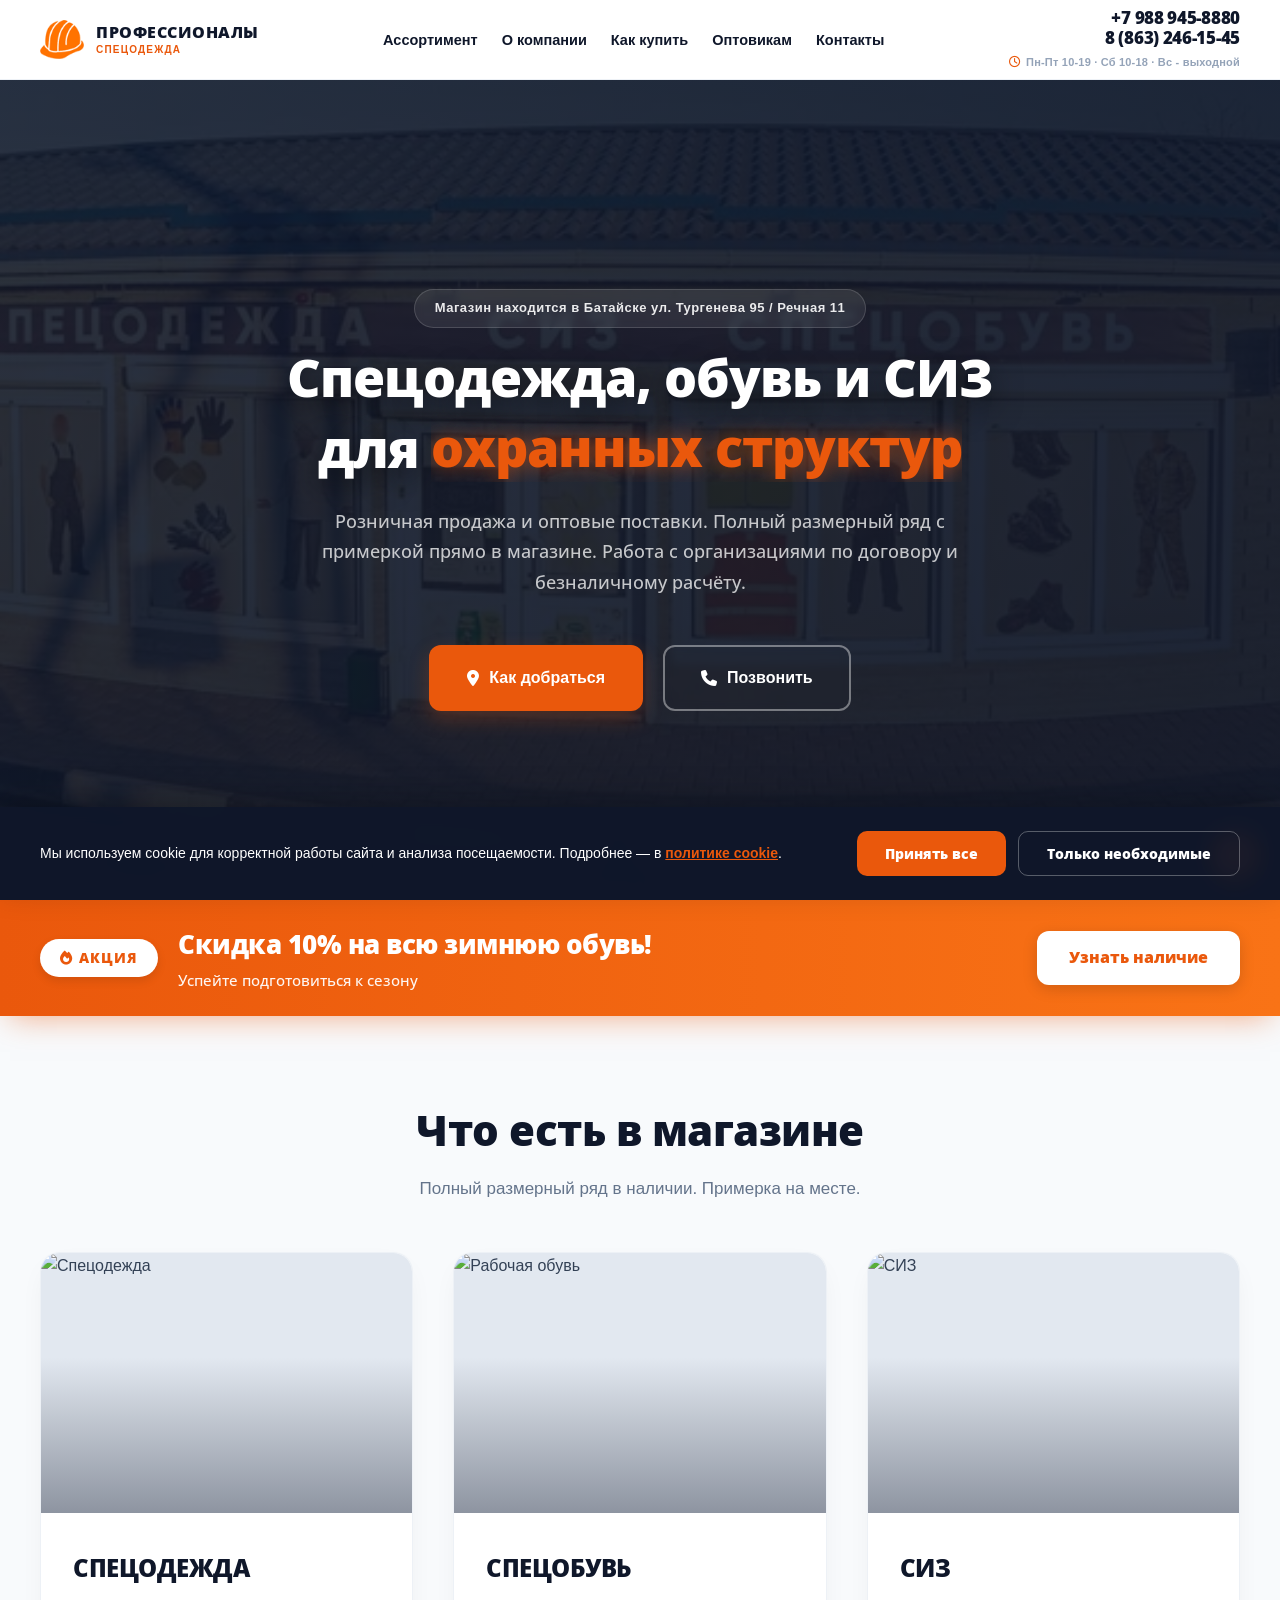
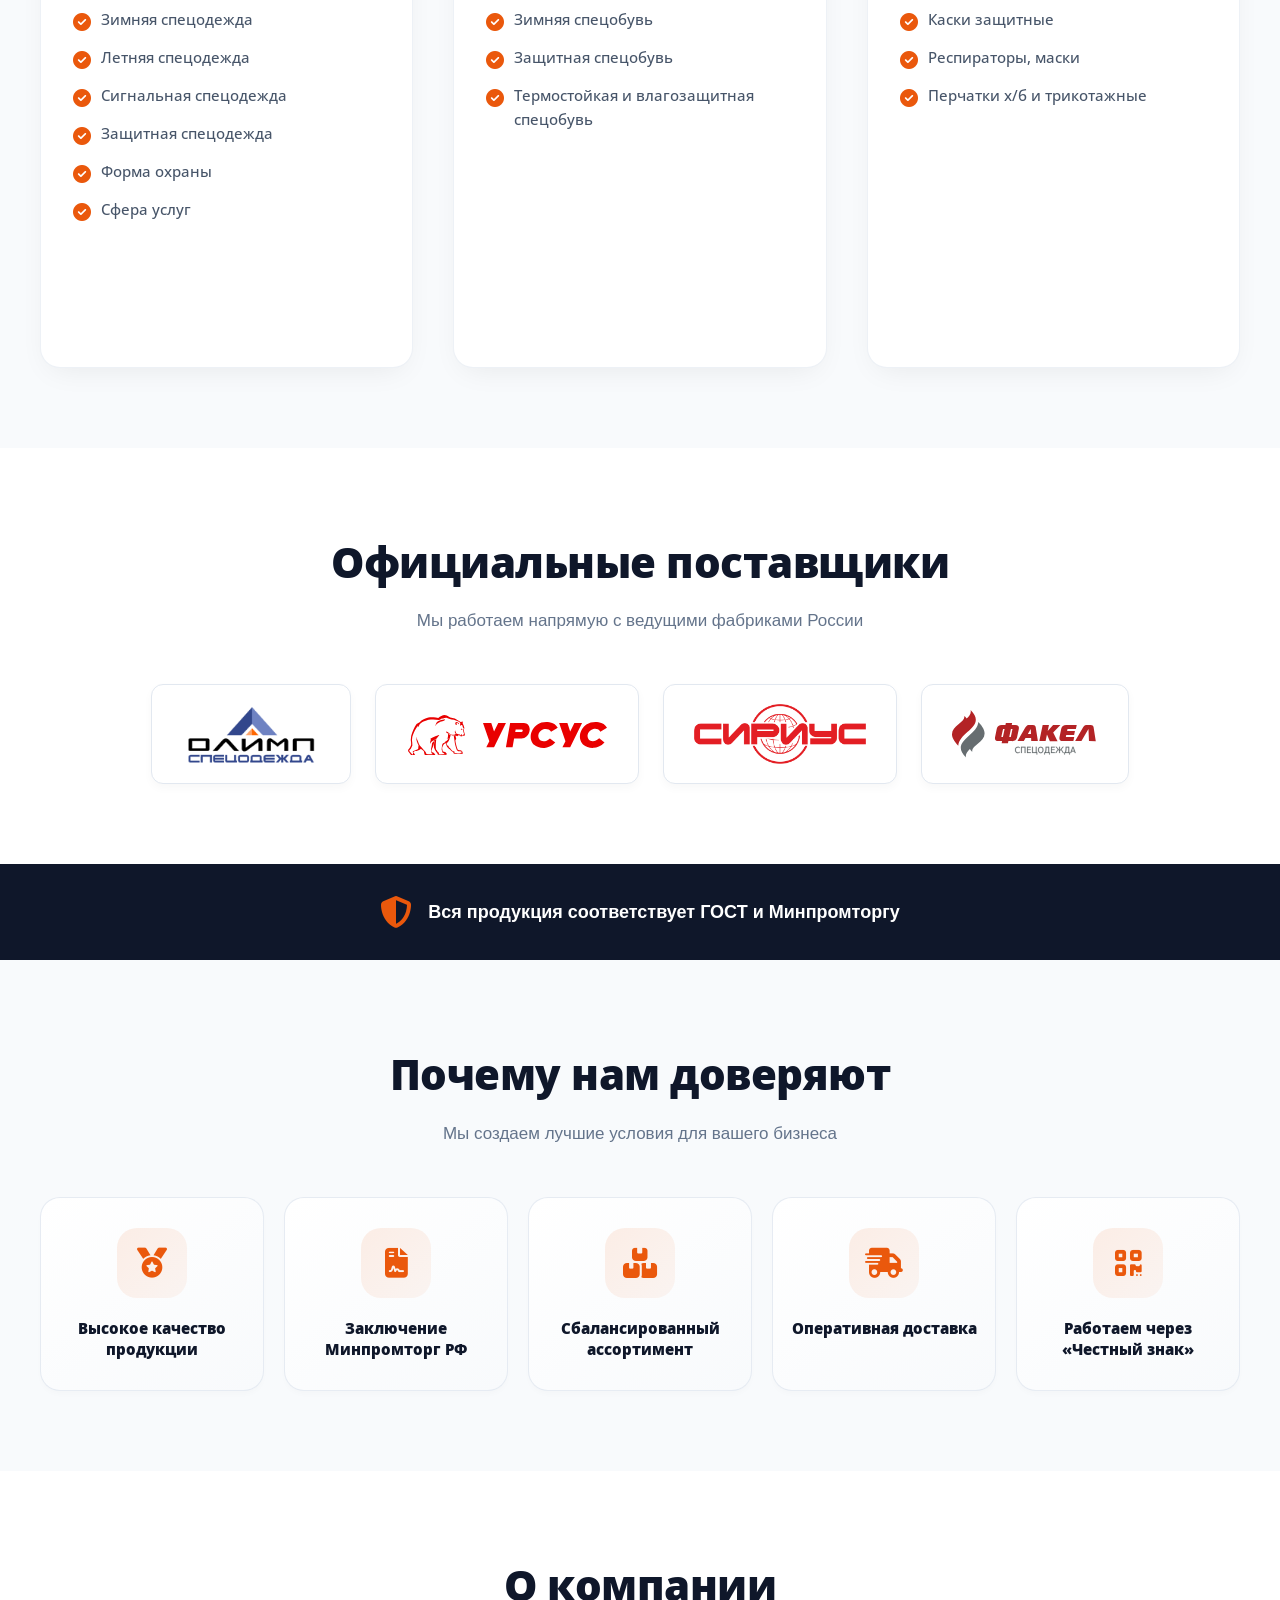
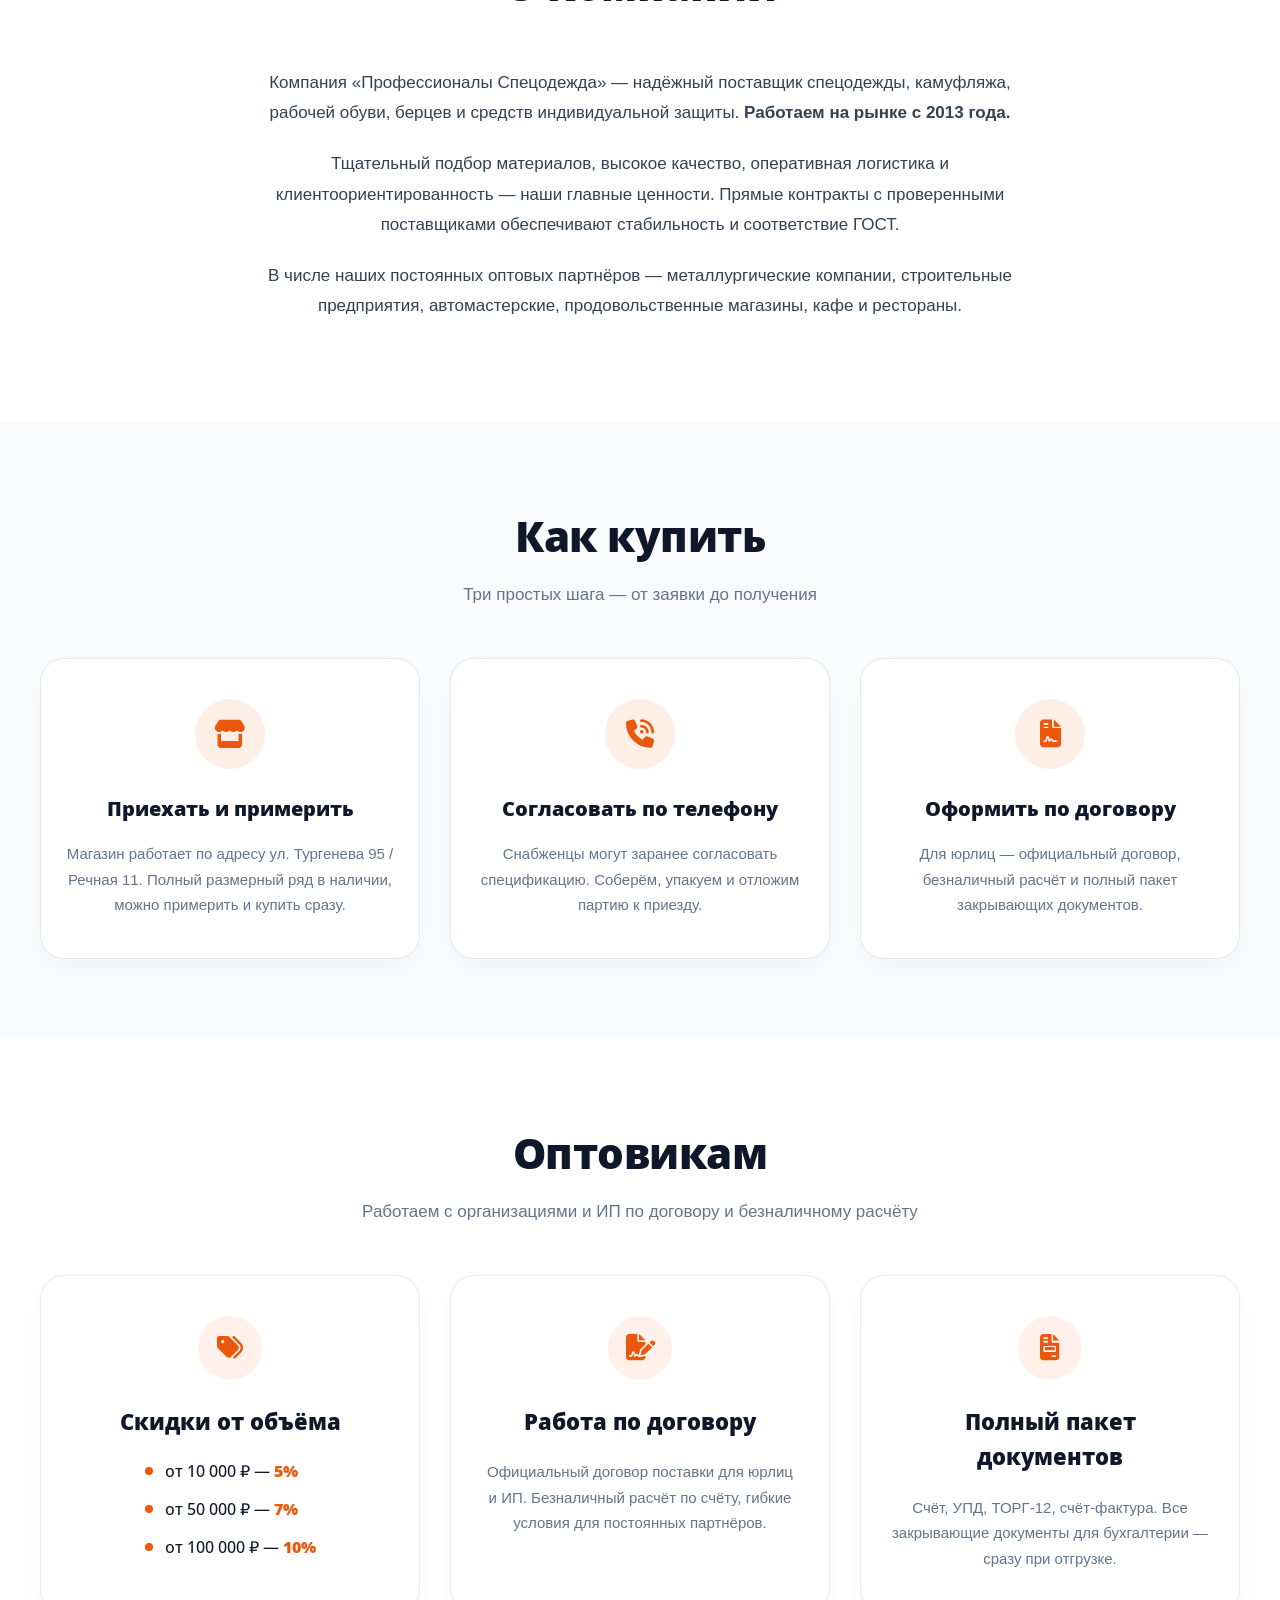
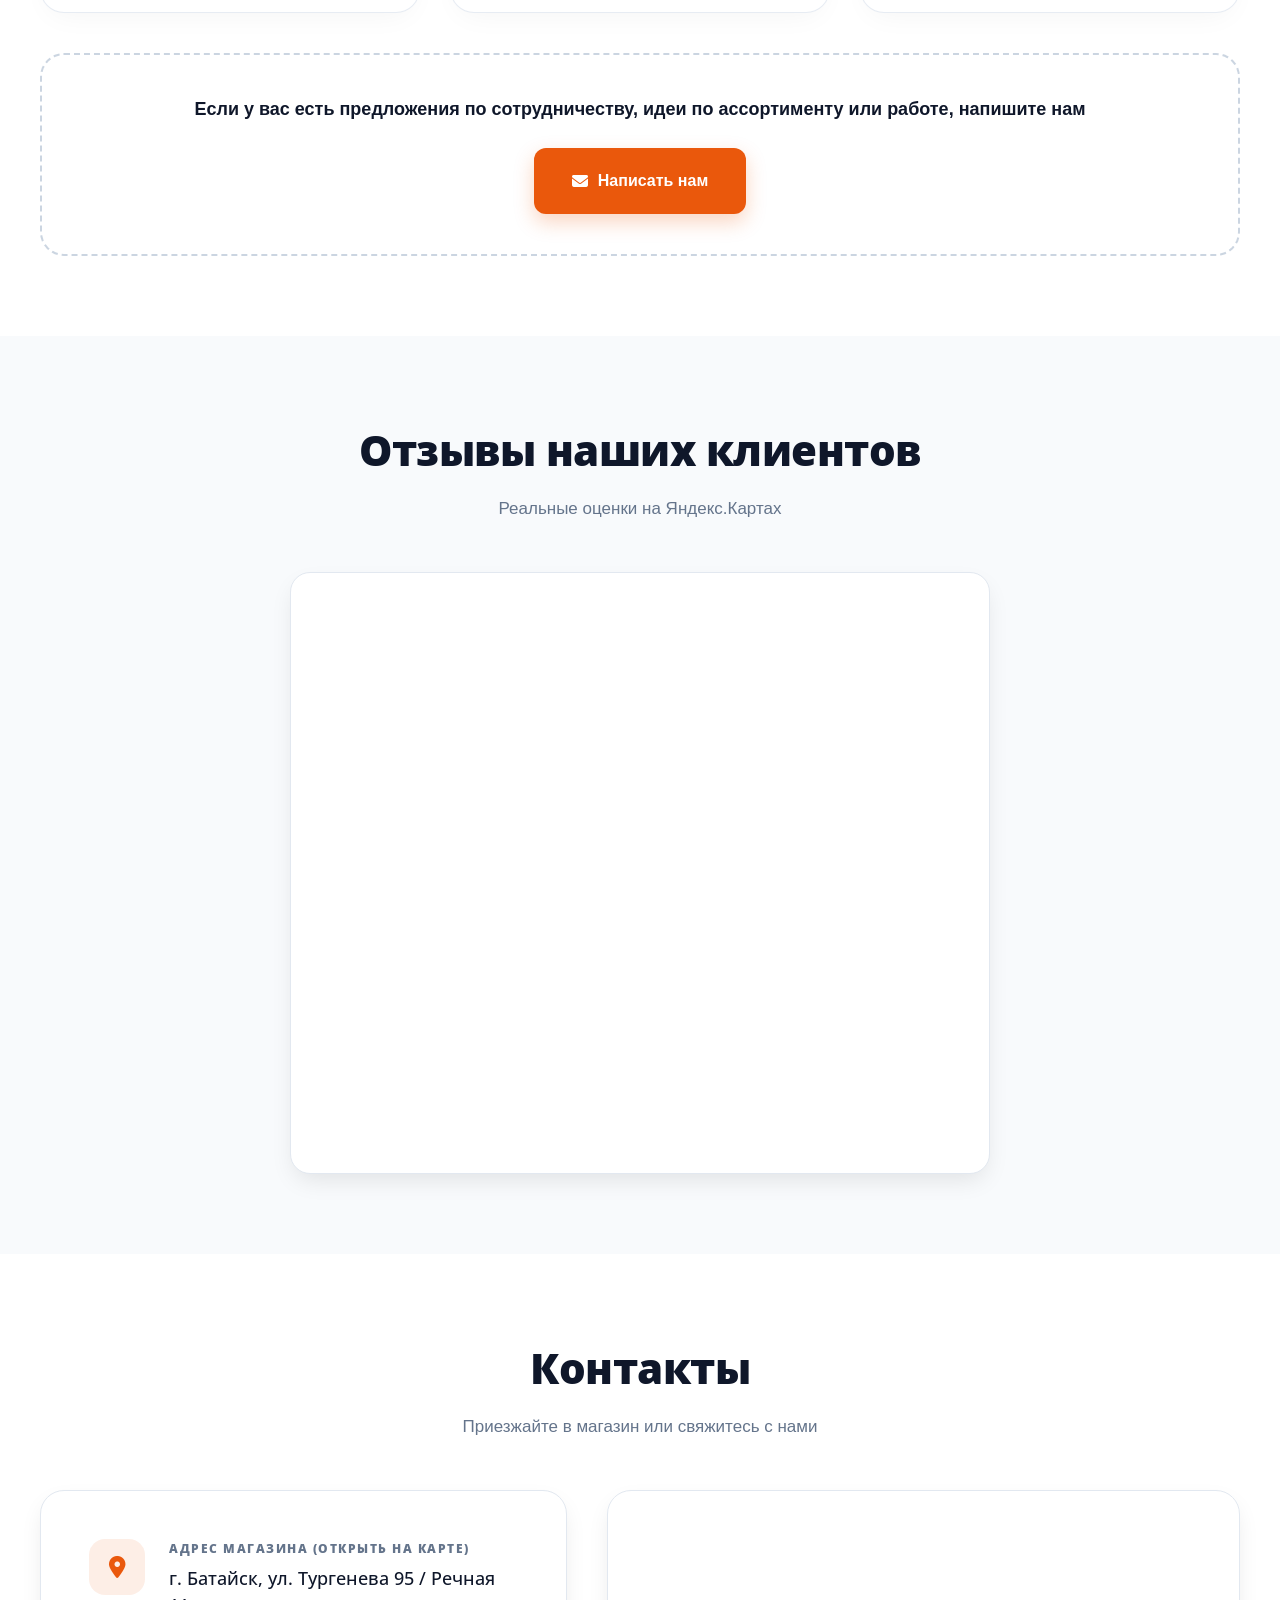
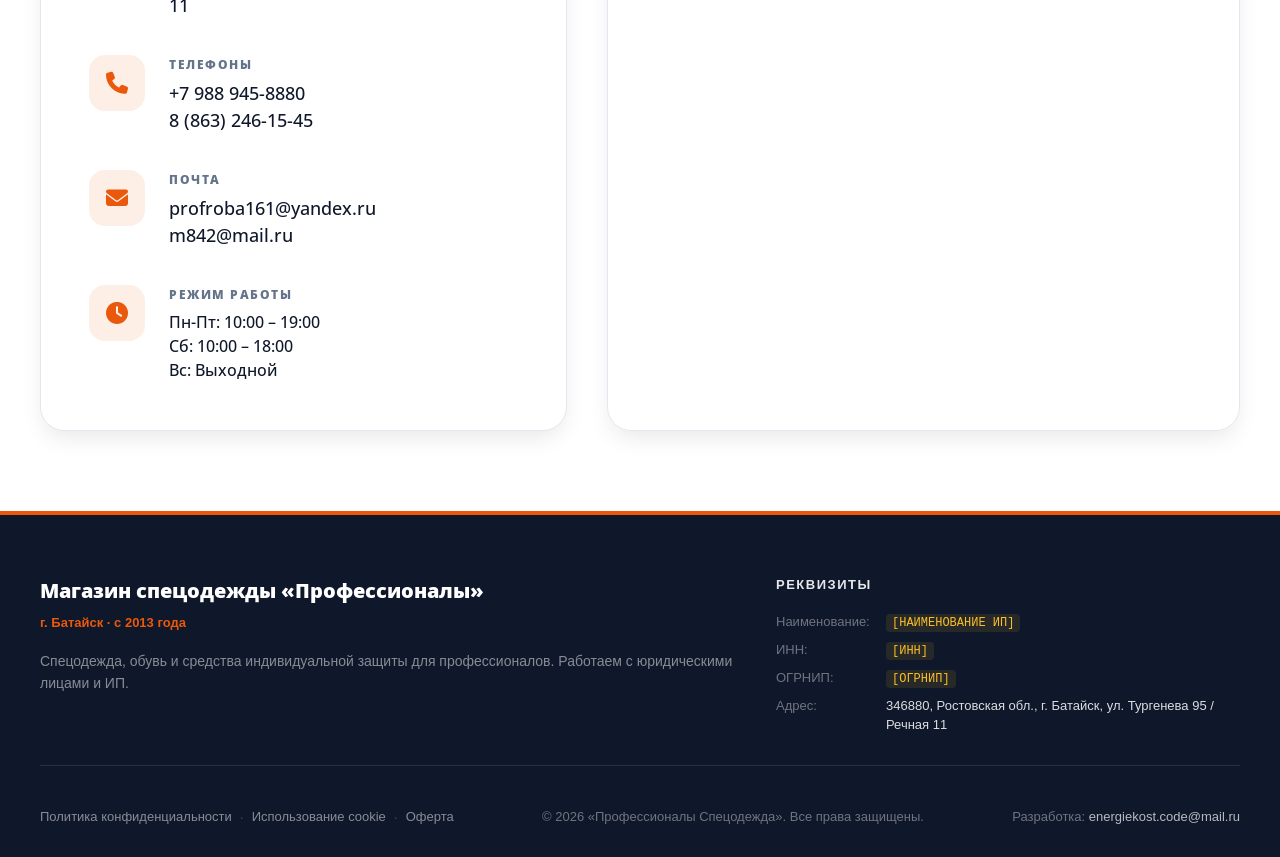
==== commit 4db5fc75: "Update index.html" ====
--- a/index.html
+++ b/index.html
@@ -76,7 +76,7 @@
         <!-- ГЛАВНЫЙ ЭКРАН -->
         <section class="hero">
             <div class="container hero-inner">
-                <div class="hero-badge">Магазин находится в Батайске · ул. Речная, 11/95</div>
+                <div class="hero-badge">Магазин находится в Батайске ул. Тургенева 95 / Речная 11</div>
                 
                 <h1 class="hero-title">
                     <span class="hero-title-top">Спецодежда, обувь и СИЗ</span>
@@ -128,11 +128,14 @@
                             <img src="https://images.unsplash.com/photo-1541888001633-5c722aebcfbf?auto=format&fit=crop&w=800&q=80" alt="Спецодежда">
                         </div>
                         <div class="card-body">
-                            <h3>Спецодежда</h3>
+                            <h3>СПЕЦОДЕЖДА</h3>
                             <ul class="card-list">
-                                <li>Рабочие костюмы</li>
-                                <li>Летние и утеплённые</li>
-                                <li>Куртки, полукомбинезоны</li>
+                                <li>Зимняя спецодежда</li>
+                                <li>Летняя спецодежда</li>
+                                <li>Сигнальная спецодежда</li>
+                                <li>Защитная спецодежда</li>
+                                <li>Форма охраны</li>
+                                <li>Сфера услуг</li>
                             </ul>
                             <a href="tel:+79889458880" class="card-btn"><i class="fa-solid fa-phone"></i> Уточнить наличие</a>
                         </div>
@@ -143,11 +146,11 @@
                             <img src="https://images.unsplash.com/photo-1542291026-7eec264c27ff?auto=format&fit=crop&w=800&q=80" alt="Рабочая обувь">
                         </div>
                         <div class="card-body">
-                            <h3>Рабочая обувь</h3>
+                            <h3>СПЕЦОБУВЬ</h3>
                             <ul class="card-list">
-                                <li>Зимняя (утеплённая)</li>
-                                <li>Летняя обувь и берцы</li>
-                                <li>Сапоги, защита от проколов</li>
+                                <li>Зимняя спецобувь</li>
+                                <li>Защитная спецобувь</li>
+                                <li>Термостойкая и влагозащитная спецобувь</li>
                             </ul>
                             <a href="tel:+79889458880" class="card-btn"><i class="fa-solid fa-phone"></i> Уточнить наличие</a>
                         </div>
--- a/css/style.css
+++ b/css/style.css
@@ -1,1557 +1,440 @@
+/* ===== Open Sans (локальные файлы) ===== */
+@font-face { font-family: 'Open Sans'; src: url('../fonts/OpenSans-Light.ttf') format('truetype'); font-weight: 300; font-style: normal; font-display: swap; }
+@font-face { font-family: 'Open Sans'; src: url('../fonts/OpenSans-Regular.ttf') format('truetype'); font-weight: 400; font-style: normal; font-display: swap; }
+@font-face { font-family: 'Open Sans'; src: url('../fonts/OpenSans-Medium.ttf') format('truetype'); font-weight: 500; font-style: normal; font-display: swap; }
+@font-face { font-family: 'Open Sans'; src: url('../fonts/OpenSans-SemiBold.ttf') format('truetype'); font-weight: 600; font-style: normal; font-display: swap; }
+@font-face { font-family: 'Open Sans'; src: url('../fonts/OpenSans-Bold.ttf') format('truetype'); font-weight: 700; font-style: normal; font-display: swap; }
+@font-face { font-family: 'Open Sans'; src: url('../fonts/OpenSans-ExtraBold.ttf') format('truetype'); font-weight: 800; font-style: normal; font-display: swap; }
+
+/* ================= БАЗА ================= */
+:root {
+    --primary: #ea580c; --primary-hover: #c2410c; --secondary: #0f172a; --text: #334155;
+    --soft: #f8fafc; --border: #e2e8f0; --white: #ffffff; --muted: #64748b;
+    --radius: 16px; --shadow-sm: 0 4px 6px -1px rgba(0,0,0,0.05);
+    --shadow: 0 10px 25px -5px rgba(0,0,0,0.1); --shadow-lg: 0 20px 40px -10px rgba(0,0,0,0.15);
+    --transition: 0.4s cubic-bezier(0.4, 0, 0.2, 1); --font: 'Open Sans', 'Segoe UI', Arial, sans-serif;
+}
+
+* { margin: 0; padding: 0; box-sizing: border-box; }
+html { scroll-behavior: smooth; scroll-padding-top: 90px; }
+body { font-family: var(--font); color: var(--text); background: var(--soft); line-height: 1.6; overflow-x: hidden; padding-top: 80px; -webkit-font-smoothing: antialiased; }
+a { text-decoration: none; color: inherit; transition: color var(--transition); }
+ul { list-style: none; }
+img { max-width: 100%; height: auto; display: block; }
+button { font-family: inherit; cursor: pointer; border: none; background: none; color: inherit; }
+
+.container { width: 100%; max-width: 1240px; margin: 0 auto; padding: 0 20px; }
+.section { padding: 80px 0; } 
+.section-dark { background: var(--white); }
+.section-title { text-align: center; margin-bottom: 50px; }
+.section-title h2 { font-size: clamp(28px, 4vw, 42px); font-weight: 800; color: var(--secondary); margin-bottom: 12px; letter-spacing: -0.5px; }
+.section-title p { font-size: 17px; color: var(--muted); max-width: 600px; margin: 0 auto; }
+
+/* ================= ПОЛОСА ПРОГРЕССА ================= */
+.scroll-progress { position: fixed; top: 0; left: 0; height: 3px; width: 0; background: linear-gradient(90deg, var(--primary), #f97316); z-index: 10000; transition: width 0.1s linear; pointer-events: none; }
+
+/* ================= КНОПКИ ================= */
+.btn { display: inline-flex; align-items: center; justify-content: center; gap: 10px; padding: 18px 36px; font-size: 16px; font-weight: 700; border-radius: 12px; cursor: pointer; transition: var(--transition); text-align: center; border: 2px solid transparent; }
+.btn-primary { background: var(--primary); color: var(--white); box-shadow: 0 8px 20px rgba(234, 88, 12, 0.25); }
+.btn-primary:hover { background: var(--primary-hover); transform: translateY(-3px); box-shadow: 0 12px 25px rgba(234, 88, 12, 0.35); }
+.btn-outline { background: transparent; color: var(--white); border-color: rgba(255,255,255,0.4); -webkit-backdrop-filter: blur(5px); backdrop-filter: blur(5px); }
+.btn-outline:hover { background: rgba(255,255,255,0.1); border-color: var(--white); transform: translateY(-3px); }
+
+/* ================= ШАПКА ================= */
+.header { position: fixed; top: 0; left: 0; width: 100%; height: 80px; background: rgba(255, 255, 255, 0.95); -webkit-backdrop-filter: blur(12px); backdrop-filter: blur(12px); border-bottom: 1px solid rgba(226, 232, 240, 0.6); z-index: 1000; transition: all 0.3s ease; }
+.header-inner { display: flex; align-items: center; justify-content: space-between; height: 100%; gap: 15px; flex-wrap: nowrap; }
+
+.logo { display: flex; align-items: center; gap: 12px; flex-shrink: 0; }
+.logo-icon { width: 44px; height: 44px; object-fit: contain; flex-shrink: 0; }
+.logo-text { display: flex; flex-direction: column; line-height: 1.1; }
+.logo-name { font-size: 16px; font-weight: 800; color: var(--secondary); letter-spacing: 0.5px; text-transform: uppercase;}
+.logo-sub { font-size: 10px; font-weight: 700; color: var(--primary); letter-spacing: 1.2px; margin-top: 2px; }
+
+.nav-list { display: flex; gap: 24px; }
+.nav-list a { font-weight: 600; font-size: 14.5px; color: var(--secondary); white-space: nowrap; position: relative; }
+.nav-list a::after { content: ''; position: absolute; bottom: -4px; left: 0; width: 100%; height: 2px; background: var(--primary); transform: scaleX(0); transform-origin: right; transition: transform 0.3s ease; }
+.nav-list a:hover { color: var(--primary); }
+.nav-list a:hover::after { transform: scaleX(1); transform-origin: left; }
+
+.header-contacts { display: flex; flex-direction: column; align-items: flex-end; gap: 2px; }
+.phones { display: flex; flex-direction: column; align-items: flex-end; gap: 0px; }
+.phone-main { font-size: 16.5px; font-weight: 800; color: var(--secondary); letter-spacing: -0.3px; line-height: 1.2; }
+.phone-main:hover { color: var(--primary); }
+.work-hours { font-size: 11px; color: #94a3b8; font-weight: 600; display: flex; align-items: center; gap: 5px; letter-spacing: 0.2px; margin-top: 4px; }
+.work-hours i { color: var(--primary); font-size: 12px; }
+
+.header-mobile-phone { display: none; }
+.burger { display: none; }
+.nav-mobile-contacts { display: none; }
+
+/* ================= ГЛАВНЫЙ ЭКРАН ================= */
+.hero {
+    position: relative; min-height: calc(100vh - 80px); display: flex; align-items: center; justify-content: center;
+    background: linear-gradient(135deg, rgba(15, 23, 42, 0.88) 0%, rgba(15, 23, 42, 0.95) 100%), url('../img/hero-bg.png') center center / cover no-repeat;
+    color: var(--white); overflow: hidden; padding: 100px 0 80px;
+}
+.hero-inner { position: relative; z-index: 2; max-width: 900px; text-align: center; margin: 0 auto; }
+.hero-badge { display: inline-block; padding: 8px 20px; font-size: 13px; font-weight: 600; color: rgba(255, 255, 255, 0.9); background: rgba(255, 255, 255, 0.08); border: 1px solid rgba(255, 255, 255, 0.15); border-radius: 100px; margin-bottom: 16px; letter-spacing: 0.5px; -webkit-backdrop-filter: blur(4px); backdrop-filter: blur(4px); }
+.hero-title { font-size: clamp(28px, 4.5vw, 52px); font-weight: 900; line-height: 1.25; letter-spacing: -1px; margin-bottom: 24px; text-shadow: 0 10px 30px rgba(0,0,0,0.5); display: flex; flex-direction: column; align-items: center; justify-content: center; width: 100%; }
+.hero-title-top { display: block; margin-bottom: 5px; }
+.hero-title-bottom { display: flex; justify-content: center; align-items: center; gap: 12px; min-height: 1.3em; }
+.rotator-wrapper { display: inline-block; position: relative; overflow: hidden; height: 1.3em; vertical-align: middle; min-width: 400px; text-align: left; }
+.text-rotator { color: var(--primary); display: inline-block; text-shadow: 0 0 20px rgba(234, 88, 12, 0.6); }
+@media (min-width: 769px) { .text-rotator { white-space: nowrap; } }
+.hero-text { font-size: 18px; line-height: 1.7; color: rgba(255, 255, 255, 0.75); max-width: 680px; margin: 0 auto 48px; font-weight: 500; }
+.hero-actions { display: flex; justify-content: center; gap: 20px; flex-wrap: wrap; }
+
+/* ================= АКЦИЯ ================= */
+.promo { background: linear-gradient(90deg, #ea580c 0%, #f97316 100%); padding: 24px 0; color: var(--white); box-shadow: 0 10px 30px -10px rgba(234, 88, 12, 0.5); position: relative; z-index: 10; }
+.promo-inner { display: flex; align-items: center; justify-content: space-between; gap: 24px; flex-wrap: wrap; }
+.promo-left { display: flex; align-items: center; gap: 20px; flex-wrap: wrap; }
+.promo-tag { background: var(--white); color: var(--primary); font-weight: 900; padding: 8px 20px; border-radius: 50px; font-size: 14px; text-transform: uppercase; letter-spacing: 1px; box-shadow: 0 4px 10px rgba(0,0,0,0.1); display: inline-flex; align-items: center; gap: 6px; animation: promoJump 2s infinite ease-in-out; }
+.promo-tag i { color: #ea580c; animation: firePulse 1s infinite alternate; }
+@keyframes promoJump { 0%, 20%, 50%, 80%, 100% { transform: translateY(0); } 40% { transform: translateY(-5px); } 60% { transform: translateY(-3px); } }
+@keyframes firePulse { from { transform: scale(1); } to { transform: scale(1.2); } }
+.promo-text h2 { font-size: 26px; font-weight: 800; letter-spacing: -0.5px; margin-bottom: 2px; }
+.promo-text p { font-size: 15px; opacity: 0.95; font-weight: 500; }
+.promo-btn { background: var(--white); color: var(--primary); padding: 14px 32px; border-radius: 12px; font-size: 16px; font-weight: 800; text-decoration: none; white-space: nowrap; transition: all 0.3s ease; box-shadow: 0 4px 15px rgba(0,0,0,0.15); }
+.promo-btn:hover { transform: translateY(-3px) scale(1.02); box-shadow: 0 8px 20px rgba(0,0,0,0.2); background: #fff9f5; }
+
+/* ================= КАТАЛОГ ================= */
+.catalog-grid { display: grid; grid-template-columns: repeat(auto-fit, minmax(320px, 1fr)); gap: 40px; }
+.card { background: var(--white); border-radius: 20px; border: 1px solid rgba(226, 232, 240, 0.6); overflow: hidden; transition: var(--transition); display: flex; flex-direction: column; box-shadow: 0 10px 30px -10px rgba(0,0,0,0.08); cursor: pointer;}
+.card:hover { transform: translateY(-10px); box-shadow: 0 25px 50px -12px rgba(0,0,0,0.15); border-color: transparent; }
+.card-img { width: 100%; height: 260px; overflow: hidden; position: relative; background: #e2e8f0; }
+.card-img::after { content: ''; position: absolute; inset: 0; background: linear-gradient(to top, rgba(15, 23, 42, 0.4) 0%, transparent 60%); pointer-events: none; }
+.card-img img { width: 100%; height: 100%; object-fit: cover; transition: transform 0.6s cubic-bezier(0.4, 0, 0.2, 1); }
+.card:hover .card-img img { transform: scale(1.08); }
+.card-body { padding: 36px 32px; flex: 1; display: flex; flex-direction: column; }
+.card-body h3 { font-size: 24px; font-weight: 900; color: var(--secondary); margin-bottom: 20px; letter-spacing: -0.5px; }
+.card-list { flex: 1; margin-bottom: 30px; }
+.card-list li { position: relative; padding-left: 28px; margin-bottom: 14px; font-size: 15px; font-weight: 500; color: #475569; }
+.card-list li::before { content: '\f058'; font-family: 'Font Awesome 6 Free'; font-weight: 900; color: var(--primary); position: absolute; left: 0; top: 2px; font-size: 18px; }
+
+/* Изначально кнопка видима (для мобилок) */
+.card-btn { 
+    display: flex; align-items: center; justify-content: center; gap: 8px; width: 100%; 
+    padding: 18px; background: var(--primary); color: var(--white); 
+    text-align: center; font-weight: 800; border-radius: 12px; 
+    transition: all 0.4s ease; border: 2px solid transparent; 
+    opacity: 1; transform: translateY(0); pointer-events: auto;
+}
+.card:hover .card-btn { background: var(--primary-hover); box-shadow: 0 8px 20px rgba(234, 88, 12, 0.3); }
+
+/* На ПК скрываем и показываем при наведении */
+@media (hover: hover) and (pointer: fine) { 
+    .card-btn { 
+        opacity: 0; 
+        transform: translateY(15px); 
+        pointer-events: none; 
+        background: var(--soft); 
+        color: var(--secondary); 
+    } 
+    .card:hover .card-btn { 
+        opacity: 1; 
+        transform: translateY(0); 
+        pointer-events: auto; 
+        background: var(--primary); 
+        color: var(--white); 
+    } 
+}
+
+/* ================= БРЕНДЫ И ГОСТ ================= */
+.brands-wrap { display: flex; flex-wrap: wrap; justify-content: center; gap: 24px; margin-top: 40px; }
+.brand-item { background: var(--white); border: 1px solid var(--border); padding: 20px 30px; border-radius: 12px; display: flex; align-items: center; justify-content: center; height: 100px; min-width: 200px; transition: all 0.3s ease; box-shadow: 0 4px 10px rgba(0,0,0,0.03); cursor: pointer; }
+.brand-item img { max-height: 60px; max-width: 100%; object-fit: contain; transition: all 0.3s ease; }
+.brand-item:hover { box-shadow: 0 10px 25px rgba(0,0,0,0.08); transform: translateY(-3px); border-color: transparent; }
+.brand-item:hover img { transform: scale(1.05); }
+
+.gost { background: var(--secondary); padding: 32px 0; text-align: center; color: var(--white); }
+.gost-inner { display: flex; align-items: center; justify-content: center; gap: 16px; font-size: 18px; font-weight: 600; flex-wrap: wrap; }
+.gost i { color: var(--primary); font-size: 32px; }
+
+/* ================= ПРЕИМУЩЕСТВА ================= */
+.features-grid { display: grid; grid-template-columns: repeat(5, 1fr); gap: 20px; margin-top: 20px; }
+.feature-item { text-align: center; background: linear-gradient(145deg, #ffffff, #f8fafc); padding: 30px 15px; border-radius: 20px; border: 1px solid rgba(226, 232, 240, 0.8); transition: all 0.4s cubic-bezier(0.4, 0, 0.2, 1); position: relative; overflow: hidden; box-shadow: 0 4px 6px -1px rgba(0,0,0,0.02); cursor: pointer; }
+.feature-item::before { content: ''; position: absolute; top: 0; left: 0; width: 100%; height: 4px; background: var(--primary); transform: scaleX(0); transform-origin: left; transition: transform 0.4s ease; }
+.feature-item:hover { transform: translateY(-8px); box-shadow: 0 20px 40px -10px rgba(234, 88, 12, 0.15); border-color: rgba(234, 88, 12, 0.2); }
+.feature-item:hover::before { transform: scaleX(1); }
+.feature-icon { width: 70px; height: 70px; background: linear-gradient(135deg, rgba(234, 88, 12, 0.1) 0%, rgba(234, 88, 12, 0.05) 100%); border-radius: 20px; display: flex; align-items: center; justify-content: center; margin: 0 auto 20px; color: var(--primary); font-size: 30px; transition: all 0.4s ease; }
+.feature-item:hover .feature-icon { background: linear-gradient(135deg, var(--primary) 0%, #f97316 100%); color: var(--white); transform: scale(1.1) rotate(5deg); box-shadow: 0 10px 20px rgba(234, 88, 12, 0.3); }
+.feature-item h4 { font-size: 15px; font-weight: 800; color: var(--secondary); line-height: 1.4; }
+
+/* ================= О КОМПАНИИ ================= */
+.about-text { max-width: 800px; margin: 0 auto; text-align: center; font-size: 17px; line-height: 1.8; color: var(--text); }
+.about-text p { margin-bottom: 20px; }
+
+/* ================= КАК КУПИТЬ ================= */
+.steps-grid { display: grid; grid-template-columns: repeat(3, 1fr); gap: 30px; }
+.step-card { background: var(--white); padding: 40px 24px; border-radius: 24px; box-shadow: 0 10px 30px -10px rgba(0,0,0,0.05); border: 1px solid var(--border); text-align: center; transition: all 0.4s cubic-bezier(0.4, 0, 0.2, 1); display: flex; flex-direction: column; justify-content: flex-start; min-height: 280px; cursor: pointer; }
+.step-card:hover { box-shadow: 0 20px 40px -10px rgba(234, 88, 12, 0.15); transform: translateY(-8px); border-color: rgba(234, 88, 12, 0.2); }
+.step-icon { width: 70px; height: 70px; background: rgba(234, 88, 12, 0.1); color: var(--primary); border-radius: 50%; display: flex; align-items: center; justify-content: center; font-size: 28px; margin: 0 auto 24px; transition: all 0.4s ease; }
+.step-card:hover .step-icon { background: var(--primary); color: var(--white); transform: scale(1.1); box-shadow: 0 10px 20px rgba(234, 88, 12, 0.3); }
+.step-card h3 { font-size: 20px; font-weight: 800; color: var(--secondary); margin-bottom: 16px; }
+.step-card p { font-size: 15px; color: var(--muted); line-height: 1.7; }
+
+/* ================= ОПТОВИКАМ ================= */
+.opt-grid { display: grid; grid-template-columns: repeat(3, 1fr); gap: 30px; margin-bottom: 40px; }
+.opt-card { background: var(--white); border: 1px solid rgba(226, 232, 240, 0.8); border-radius: 24px; padding: 40px 30px; text-align: center; transition: all 0.4s ease; box-shadow: 0 10px 30px -10px rgba(0,0,0,0.05); display: flex; flex-direction: column; align-items: center; cursor: pointer; }
+.opt-card:hover { transform: translateY(-5px); box-shadow: 0 20px 40px -10px rgba(0,0,0,0.1); border-color: transparent; }
+.opt-card__icon { width: 64px; height: 64px; margin-bottom: 24px; background: #fff1ea; border-radius: 50%; display: flex; align-items: center; justify-content: center; color: var(--primary); font-size: 26px; transition: all 0.4s ease; }
+.opt-card:hover .opt-card__icon { background: var(--primary); color: var(--white); transform: scale(1.1); }
+.opt-card h3 { font-size: 22px; font-weight: 800; color: var(--secondary); margin-bottom: 20px; }
+.opt-card p { font-size: 15px; color: var(--muted); line-height: 1.7; }
+.opt-card__list { list-style: none; padding: 0; margin: 0; text-align: left; }
+.opt-card__list li { position: relative; padding-left: 20px; margin-bottom: 12px; font-size: 16px; color: var(--secondary); font-weight: 500; }
+.opt-card__list li::before { content: ''; position: absolute; left: 0; top: 8px; width: 8px; height: 8px; border-radius: 50%; background: var(--primary); }
+.opt-card__list li strong { color: var(--primary); font-weight: 900; }
+.opt-cta { text-align: center; padding: 40px; background: var(--white); border-radius: 24px; border: 2px dashed #cbd5e1; }
+.opt-cta p { font-size: 18px; font-weight: 700; color: var(--secondary); margin-bottom: 24px; }
+
+/* ================= ОТЗЫВЫ ================= */
+.reviews-frame { max-width: 700px; margin: 0 auto; border-radius: 20px; overflow: hidden; border: 1px solid var(--border); box-shadow: var(--shadow); background: var(--white); }
+.reviews-frame iframe { display: block; width: 100%; height: 600px; border: none; }
+
+/* ================= КОНТАКТЫ ================= */
+.contacts-grid { display: grid; grid-template-columns: 1fr 1.2fr; gap: 40px; align-items: stretch; }
+.contact-box { background: var(--white); padding: 48px; border-radius: 24px; box-shadow: var(--shadow); border: 1px solid var(--border); }
+.contact-item { display: flex; gap: 24px; margin-bottom: 36px; transition: transform 0.3s ease; }
+.contact-item:last-child { margin-bottom: 0; }
+.contact-item:hover { transform: translateX(5px); }
+.contact-icon { width: 56px; height: 56px; background: rgba(234, 88, 12, 0.1); color: var(--primary); border-radius: 16px; display: flex; align-items: center; justify-content: center; font-size: 22px; flex-shrink: 0; }
+.contact-label { font-size: 12px; text-transform: uppercase; color: var(--muted); font-weight: 800; letter-spacing: 1.5px; margin-bottom: 6px; }
+.contact-val {font-size: 18px;font-weight: 500;color: var(--secondary);line-height: 1.5;}
+.contact-val a:hover { color: var(--primary); }
+.map-wrap { border-radius: 24px; overflow: hidden; border: 1px solid var(--border); box-shadow: var(--shadow); min-height: 400px; }
+.map-wrap iframe { width: 100%; height: 100%; min-height: 400px; border: none; display: block; }
+
+/* ================= ПОДВАЛ ================= */
+.footer { background: #0f172a; color: rgba(255, 255, 255, 0.6); padding: 60px 0 30px; font-size: 14px; border-top: 4px solid var(--primary); }
+.footer-top { display: grid; grid-template-columns: 1.5fr 1fr; gap: 40px; padding-bottom: 30px; border-bottom: 1px solid rgba(255, 255, 255, 0.1); margin-bottom: 20px; }
+.footer-brand-name { font-size: 20px; font-weight: 800; color: #fff; margin-bottom: 6px; }
+.footer-brand-tagline { font-size: 13px; color: var(--primary); font-weight: 600; margin-bottom: 16px; }
+.footer-brand-desc { font-size: 14px; color: rgba(255, 255, 255, 0.5); line-height: 1.6; }
+.footer-req h4 { font-size: 13px; font-weight: 700; text-transform: uppercase; letter-spacing: 1.5px; color: rgba(255, 255, 255, 0.9); margin-bottom: 16px; }
+.footer-requisites { display: flex; flex-direction: column; gap: 8px; }
+.footer-req-row { display: flex; gap: 10px; font-size: 13px; line-height: 1.5; }
+.footer-req-label { color: rgba(255, 255, 255, 0.4); flex-shrink: 0; min-width: 100px; }
+.footer-req-value { color: rgba(255, 255, 255, 0.85); }
+.footer-placeholder { color: #fbbf24; background: rgba(251, 191, 36, 0.1); padding: 2px 6px; border-radius: 4px; font-family: monospace; font-size: 12px; }
+
+.footer-bottom-row { display: flex; justify-content: space-between; align-items: center; flex-wrap: wrap; gap: 16px; padding-top: 20px; }
+.footer-legal { display: flex; gap: 8px; align-items: center; }
+.footer-legal a { font-size: 13px; color: rgba(255, 255, 255, 0.5); transition: color 0.3s ease; }
+.footer-legal a:hover { color: #fff; }
+.footer-legal .dot { color: rgba(255, 255, 255, 0.2); }
+.footer-copy { font-size: 13px; color: rgba(255, 255, 255, 0.4); }
+.footer-author { font-size: 13px; color: rgba(255, 255, 255, 0.4); }
+.footer-author a { color: rgba(255, 255, 255, 0.7); text-decoration: none; }
+.footer-author a:hover { color: var(--primary); }
+
+/* ================= ВИДЖЕТ СВЯЗИ ================= */
+.widget { position: fixed; right: 20px; bottom: 20px; display: flex; flex-direction: column; align-items: flex-end; gap: 12px; z-index: 999; }
+.widget-trigger { width: 50px; height: 50px; border-radius: 50%; background: #ea580c; display: flex; align-items: center; justify-content: center; font-size: 26px; color: #ffffff; box-shadow: 0 4px 15px rgba(234, 88, 12, 0.4); cursor: pointer; position: relative; transition: all 0.3s ease; }
+.widget-trigger:hover { transform: scale(1.05); background: #c2410c; }
+.widget-trigger::before { content: ''; position: absolute; inset: 0; border-radius: 50%; background: #ea580c; z-index: -1; animation: pulseHalo 2.5s infinite ease-out; }
+@keyframes pulseHalo { 0% { transform: scale(1); opacity: 0.6; } 100% { transform: scale(1.8); opacity: 0; } }
+.widget.is-open .widget-trigger::before { animation: none; opacity: 0; }
+.widget-icon-open, .widget-icon-close { position: absolute; width: 28px; height: 28px; transition: opacity 0.3s ease, transform 0.3s ease; }
+.widget-icon-close { opacity: 0; transform: scale(0.5) rotate(-90deg); }
+.widget.is-open .widget-icon-open { opacity: 0; transform: scale(0.5) rotate(90deg); }
+.widget.is-open .widget-icon-close { opacity: 1; transform: scale(1) rotate(0deg); }
+.widget-menu { display: flex; flex-direction: column; gap: 10px; opacity: 0; pointer-events: none; transform: translateY(15px); transition: opacity 0.3s ease, transform 0.3s ease; }
+.widget.is-open .widget-menu { opacity: 1; pointer-events: auto; transform: translateY(0); }
+.widget-btn { width: 50px; height: 50px; border-radius: 50%; display: flex; align-items: center; justify-content: center; font-size: 24px; color: #ffffff; box-shadow: 0 4px 10px rgba(0,0,0,0.15); transition: transform 0.2s ease; }
+.widget-btn:hover { transform: scale(1.1); }
+.widget-btn--phone { background: #0f172a; }
+.widget-btn--max { background: linear-gradient(135deg, #471AFF, #9500FF); }
+.widget-btn--wa { background: #25D366; }
+.widget-btn--tg { background: #229ED9; }
+
+/* ================= COOKIE ================= */
+.cookie { position: fixed; bottom: 0; left: 0; right: 0; background: rgba(15, 23, 42, 0.95); -webkit-backdrop-filter: blur(10px); backdrop-filter: blur(10px); color: var(--white); padding: 24px 0; z-index: 9990; transform: translateY(100%); transition: transform 0.4s ease; box-shadow: 0 -10px 30px rgba(0,0,0,0.2); }
+.cookie.is-visible { transform: translateY(0); }
+.cookie-inner { display: flex; align-items: center; justify-content: space-between; gap: 32px; flex-wrap: wrap; }
+.cookie-text { font-size: 14px; flex: 1; min-width: 260px; line-height: 1.6; }
+.cookie-text a { color: var(--primary); text-decoration: underline; cursor: pointer; font-weight: 600; }
+.cookie-actions { display: flex; gap: 12px; flex-wrap: wrap; }
+.cookie-btn { padding: 12px 28px; font-size: 14px; font-weight: 800; border-radius: 10px; transition: var(--transition); }
+.cookie-btn--primary { background: var(--primary); color: var(--white); }
+.cookie-btn--primary:hover { background: var(--primary-hover); transform: translateY(-2px); }
+.cookie-btn--ghost { border: 1px solid rgba(255,255,255,0.3); color: var(--white); }
+.cookie-btn--ghost:hover { background: rgba(255,255,255,0.1); }
+
+/* ================= МОДАЛЬНОЕ ОКНО ================= */
+.modal { position: fixed; inset: 0; display: flex; align-items: center; justify-content: center; padding: 20px; background: rgba(15, 23, 42, 0.7); -webkit-backdrop-filter: blur(8px); backdrop-filter: blur(8px); z-index: 10000; opacity: 0; visibility: hidden; transition: var(--transition); }
+.modal.is-open { opacity: 1; visibility: visible; }
+.modal-window { position: relative; width: 100%; max-width: 760px; max-height: 85vh; background: var(--white); border-radius: 24px; box-shadow: var(--shadow-lg); overflow: hidden; transform: scale(0.95) translateY(20px); transition: var(--transition); display: flex; flex-direction: column; }
+.modal.is-open .modal-window { transform: scale(1) translateY(0); }
+.modal-close { position: absolute; top: 20px; right: 20px; width: 44px; height: 44px; border-radius: 50%; background: var(--soft); color: var(--secondary); display: flex; align-items: center; justify-content: center; font-size: 22px; z-index: 10; transition: var(--transition); }
+.modal-close:hover { background: var(--border); transform: rotate(90deg); }
+.modal-scroll { padding: 48px; overflow-y: auto; }
+.modal-title { font-size: 28px; font-weight: 900; color: var(--secondary); margin-bottom: 32px; padding-right: 40px; }
+.modal-tabs { display: flex; gap: 8px; margin-bottom: 32px; padding: 6px; background: var(--soft); border-radius: 12px; overflow-x: auto; }
+.modal-tab { flex: 1; padding: 12px 20px; font-size: 15px; font-weight: 700; color: var(--muted); border-radius: 8px; transition: var(--transition); white-space: nowrap; }
+.modal-tab.is-active { background: var(--white); color: var(--primary); box-shadow: 0 2px 10px rgba(0,0,0,0.05); }
+.modal-content { display: none; font-size: 15px; line-height: 1.8; color: var(--text); }
+.modal-content.is-active { display: block; animation: fadeIn 0.4s ease; }
+@keyframes fadeIn { from { opacity: 0; transform: translateY(10px); } to { opacity: 1; transform: translateY(0); } }
+.modal-content h3 { font-size: 18px; font-weight: 800; color: var(--secondary); margin-bottom: 20px; }
+.modal-content p { margin-bottom: 16px; }
+.modal-content a { color: var(--primary); font-weight: 600; }
+
 /* ==========================================================================
-   ЛОКАЛЬНЫЙ ШРИФТ INTER (файлы в папке /fonts/)
-   font-display: optional — шрифт НЕ подменяет системный (нет дёрганья)
-   ========================================================================== */
-@font-face {
-    font-family: 'Inter';
-    src: url('../fonts/Inter-Regular.woff2') format('woff2');
-    font-weight: 400;
-    font-style: normal;
-    font-display: optional;
-}
-
-@font-face {
-    font-family: 'Inter';
-    src: url('../fonts/Inter-Medium.woff2') format('woff2');
-    font-weight: 500;
-    font-style: normal;
-    font-display: optional;
-}
-
-@font-face {
-    font-family: 'Inter';
-    src: url('../fonts/Inter-Bold.woff2') format('woff2');
-    font-weight: 700;
-    font-style: normal;
-    font-display: optional;
-}
-
-@font-face {
-    font-family: 'Inter';
-    src: url('../fonts/Inter-Black.woff2') format('woff2');
-    font-weight: 900;
-    font-style: normal;
-    font-display: optional;
-}
-
-/* ==========================================================================
-   1. ПЕРЕМЕННЫЕ И БАЗА
-   ========================================================================== */
-:root {
-    --primary: #FF6B35;
-    --primary-hover: #E85520;
-    --secondary: #0F3460;
-    --dark: #1A1D21;
-    --text: #2C3038;
-    --muted: #6B7280;
-    --soft: #F5F7FA;
-    --border: #E5E8EC;
-    --white: #FFFFFF;
-    --radius-sm: 8px;
-    --radius: 14px;
-    --radius-lg: 20px;
-    --shadow-sm: 0 1px 3px rgba(15, 52, 96, 0.04);
-    --shadow: 0 4px 16px rgba(15, 52, 96, 0.06);
-    --shadow-lg: 0 12px 32px rgba(15, 52, 96, 0.10);
-    --transition: 0.25s cubic-bezier(0.4, 0, 0.2, 1);
-    --font: 'Inter', -apple-system, BlinkMacSystemFont, 'Segoe UI', 'Helvetica Neue', Arial, sans-serif;
-}
-
-* {
-    box-sizing: border-box;
-    margin: 0;
-    padding: 0;
-}
-
-html {
-    scroll-behavior: smooth;
-    scroll-padding-top: 90px;
-}
-
-body {
-    font-family: var(--font);
-    font-size: 16px;
-    line-height: 1.6;
-    color: var(--text);
-    background: var(--white);
-    padding-top: 72px;
-    -webkit-font-smoothing: antialiased;
-    -moz-osx-font-smoothing: grayscale;
-}
-
-a {
-    color: inherit;
-    text-decoration: none;
-    transition: color var(--transition);
-}
-
-ul { list-style: none; }
-
-img, svg { display: block; max-width: 100%; }
-
-button {
-    font-family: inherit;
-    cursor: pointer;
-    border: none;
-    background: none;
-    color: inherit;
-}
-
-:focus-visible {
-    outline: 3px solid var(--primary);
-    outline-offset: 2px;
-    border-radius: 4px;
-}
-
-@media (prefers-reduced-motion: reduce) {
-    *, *::before, *::after {
-        animation-duration: 0.01ms !important;
-        transition-duration: 0.01ms !important;
-        scroll-behavior: auto !important;
-    }
-}
-
-.container {
-    width: 100%;
-    max-width: 1200px;
-    margin: 0 auto;
-    padding: 0 24px;
-}
-
-/* ==========================================================================
-   2. ИКОНКИ
-   ========================================================================== */
-.icon {
-    width: 20px;
-    height: 20px;
-    fill: none;
-    stroke: currentColor;
-    stroke-width: 1.8;
-    stroke-linecap: round;
-    stroke-linejoin: round;
-    flex-shrink: 0;
-}
-
-/* ==========================================================================
-   3. КНОПКИ
-   ========================================================================== */
-.btn {
-    display: inline-flex;
-    align-items: center;
-    justify-content: center;
-    gap: 10px;
-    padding: 14px 28px;
-    font-size: 15px;
-    font-weight: 600;
-    border-radius: var(--radius-sm);
-    border: 2px solid transparent;
-    transition: all var(--transition);
-    white-space: nowrap;
-    cursor: pointer;
-}
-
-.btn--primary {
-    background: var(--primary);
-    color: var(--white);
-    border-color: var(--primary);
-}
-
-.btn--primary:hover {
-    background: var(--primary-hover);
-    border-color: var(--primary-hover);
-    transform: translateY(-2px);
-    box-shadow: 0 8px 24px rgba(255, 107, 53, 0.28);
-}
-
-.btn--ghost {
-    background: transparent;
-    color: var(--white);
-    border-color: rgba(255, 255, 255, 0.3);
-}
-
-.btn--ghost:hover {
-    background: rgba(255, 255, 255, 0.1);
-    border-color: rgba(255, 255, 255, 0.6);
-}
-
-/* ==========================================================================
-   4. ШАПКА
-   ========================================================================== */
-.header {
-    position: fixed;
-    top: 0;
-    left: 0;
-    right: 0;
-    height: 72px;
-    background: var(--white);
-    border-bottom: 1px solid var(--border);
-    z-index: 1000;
-}
-
-.header__inner {
-    display: flex;
-    align-items: center;
-    justify-content: space-between;
-    height: 100%;
-    gap: 24px;
-}
-
-.logo {
-    display: flex;
-    align-items: center;
-    gap: 12px;
-    flex-shrink: 0;
-}
-
-.logo__icon {
-    width: 42px;
-    height: 42px;
-    object-fit: contain;
-    flex-shrink: 0;
-}
-
-.logo__text {
-    display: flex;
-    flex-direction: column;
-    line-height: 1.1;
-}
-
-.logo__name {
-    font-size: 15px;
-    font-weight: 800;
-    color: var(--secondary);
-    letter-spacing: 0.3px;
-}
-
-.logo__sub {
-    font-size: 9px;
-    font-weight: 600;
-    color: var(--primary);
-    letter-spacing: 1.1px;
-    margin-top: 2px;
-}
-
-.burger {
-    display: none;
-    flex-direction: column;
-    justify-content: center;
-    gap: 5px;
-    width: 44px;
-    height: 44px;
-    padding: 10px;
-    border-radius: var(--radius-sm);
-}
-
-.burger span {
-    display: block;
-    height: 2px;
-    width: 100%;
-    background: var(--secondary);
-    border-radius: 2px;
-    transition: transform var(--transition), opacity var(--transition);
-}
-
-.burger[aria-expanded="true"] span:nth-child(1) {
-    transform: translateY(7px) rotate(45deg);
-}
-.burger[aria-expanded="true"] span:nth-child(2) {
-    opacity: 0;
-}
-.burger[aria-expanded="true"] span:nth-child(3) {
-    transform: translateY(-7px) rotate(-45deg);
-}
-
-.nav__list {
-    display: flex;
-    align-items: center;
-    gap: 4px;
-}
-
-.nav__link {
-    position: relative;
-    display: inline-block;
-    padding: 10px 14px;
-    font-size: 15px;
-    font-weight: 500;
-    color: var(--secondary);
-    transition: color var(--transition);
-}
-
-.nav__link::after {
-    content: '';
-    position: absolute;
-    bottom: 4px;
-    left: 50%;
-    width: calc(100% - 28px);
-    height: 2px;
-    background: var(--primary);
-    border-radius: 2px;
-    transform: translateX(-50%) scaleX(0);
-    transform-origin: center;
-    transition: transform 0.3s cubic-bezier(0.4, 0, 0.2, 1);
-}
-
-.nav__link:hover {
-    color: var(--primary);
-}
-
-.nav__link:hover::after,
-.nav__link:focus-visible::after {
-    transform: translateX(-50%) scaleX(1);
-}
-
-.header__phone {
-    font-size: 15px;
-    font-weight: 700;
-    color: var(--secondary);
-    white-space: nowrap;
-    transition: color var(--transition);
-}
-
-.header__phone:hover {
-    color: var(--primary);
-}
-
-/* ==========================================================================
-   5. HERO
-   ========================================================================== */
-.hero {
-    position: relative;
-    padding: 100px 0 110px;
-    background:
-        radial-gradient(ellipse at top right, rgba(255, 107, 53, 0.18), transparent 55%),
-        linear-gradient(135deg, #0F3460 0%, #1A1D21 100%);
-    color: var(--white);
-    overflow: hidden;
-}
-
-.hero::before {
-    content: '';
-    position: absolute;
-    inset: 0;
-    background-image:
-        radial-gradient(circle at 15% 80%, rgba(255, 107, 53, 0.15), transparent 40%),
-        radial-gradient(circle at 85% 20%, rgba(255, 107, 53, 0.10), transparent 45%);
-    pointer-events: none;
-}
-
-.hero__inner {
-    position: relative;
-    max-width: 880px;
-    text-align: center;
-    margin: 0 auto;
-}
-
-.hero__badge {
-    display: inline-block;
-    padding: 8px 18px;
-    font-size: 13px;
-    font-weight: 500;
-    color: rgba(255, 255, 255, 0.85);
-    background: rgba(255, 255, 255, 0.08);
-    border: 1px solid rgba(255, 255, 255, 0.15);
-    border-radius: 100px;
-    margin-bottom: 28px;
-    letter-spacing: 0.2px;
-}
-
-.hero__title {
-    font-size: clamp(28px, 5vw, 52px);
-    font-weight: 900;
-    line-height: 1.15;
-    letter-spacing: -0.02em;
-    margin-bottom: 24px;
-    min-height: 130px;
-}
-
-.text-rotator {
-    color: var(--primary);
-    display: inline-block;
-    min-width: 420px;
-    text-align: center;
-    white-space: nowrap;
-    transition: opacity 0.35s ease, transform 0.35s ease;
-    opacity: 1;
-    transform: translateY(0);
-}
-
-.text-rotator.is-fading {
-    opacity: 0;
-    transform: translateY(6px);
-}
-
-.hero__text {
-    font-size: 17px;
-    line-height: 1.65;
-    color: rgba(255, 255, 255, 0.75);
-    max-width: 640px;
-    margin: 0 auto 40px;
-}
-
-.hero__actions {
-    display: flex;
-    justify-content: center;
-    gap: 14px;
-    flex-wrap: wrap;
-}
-
-/* ==========================================================================
-   6. ПРОМО-БАННЕР
-   ========================================================================== */
-.promo {
-    background: var(--primary);
-    color: var(--white);
-    padding: 24px 0;
-    position: relative;
-    overflow: hidden;
-}
-
-.promo::before {
-    content: '';
-    position: absolute;
-    top: -50%;
-    right: -10%;
-    width: 400px;
-    height: 400px;
-    background: radial-gradient(circle, rgba(255, 255, 255, 0.12), transparent 70%);
-    pointer-events: none;
-}
-
-.promo__inner {
-    position: relative;
-    display: flex;
-    align-items: center;
-    gap: 24px;
-    flex-wrap: wrap;
-}
-
-.promo__tag {
-    display: inline-block;
-    padding: 6px 14px;
-    font-size: 12px;
-    font-weight: 700;
-    letter-spacing: 1.2px;
-    text-transform: uppercase;
-    background: rgba(255, 255, 255, 0.2);
-    border-radius: 100px;
-}
-
-.promo__content {
-    flex: 1;
-    min-width: 240px;
-}
-
-.promo__title {
-    font-size: 22px;
-    font-weight: 800;
-    letter-spacing: -0.01em;
-    margin-bottom: 2px;
-}
-
-.promo__title span {
-    display: inline-block;
-    padding: 0 8px;
-    background: var(--white);
-    color: var(--primary);
-    border-radius: 4px;
-}
-
-.promo__text {
-    font-size: 14px;
-    opacity: 0.9;
-}
-
-.promo__btn {
-    padding: 12px 24px;
-    font-size: 14px;
-    font-weight: 700;
-    color: var(--primary);
-    background: var(--white);
-    border-radius: var(--radius-sm);
-    transition: all var(--transition);
-    white-space: nowrap;
-}
-
-.promo__btn:hover {
-    transform: translateY(-2px);
-    box-shadow: 0 8px 20px rgba(0, 0, 0, 0.15);
-}
-
-/* ==========================================================================
-   7. СЕКЦИИ
-   ========================================================================== */
-.section {
-    padding: 96px 0;
-}
-
-.section--soft {
-    background: var(--soft);
-}
-
-.section__head {
-    max-width: 680px;
-    margin: 0 auto 56px;
-    text-align: center;
-}
-
-.section__title {
-    font-size: clamp(24px, 3.5vw, 36px);
-    font-weight: 800;
-    color: var(--secondary);
-    letter-spacing: -0.02em;
-    line-height: 1.2;
-    margin-bottom: 12px;
-}
-
-.section__sub {
-    font-size: 16px;
-    color: var(--muted);
-    line-height: 1.6;
-}
-
-/* ==========================================================================
-   8. СЕТКИ
-   ========================================================================== */
-.grid-3 {
-    display: grid;
-    grid-template-columns: repeat(3, 1fr);
-    gap: 24px;
-}
-
-/* ==========================================================================
-   9. КАРТОЧКИ АССОРТИМЕНТА
-   ========================================================================== */
-.cat-card {
-    display: flex;
-    flex-direction: column;
-    background: var(--white);
-    border: 1px solid var(--border);
-    border-radius: var(--radius-lg);
-    overflow: hidden;
-    transition: all var(--transition);
-}
-
-@media (hover: hover) {
-    .cat-card:hover {
-        transform: translateY(-6px);
-        box-shadow: var(--shadow-lg);
-        border-color: transparent;
-    }
-}
-
-.cat-card__visual {
-    position: relative;
-    height: 180px;
-    display: flex;
-    align-items: center;
-    justify-content: center;
-    background:
-        radial-gradient(circle at 30% 20%, rgba(255, 107, 53, 0.08), transparent 60%),
-        linear-gradient(135deg, #F5F7FA 0%, #E9EDF3 100%);
-    border-bottom: 1px solid var(--border);
-}
-
-.cat-card__icon {
-    width: 92px;
-    height: 92px;
-    fill: none;
-    stroke: var(--secondary);
-    stroke-width: 2;
-    stroke-linecap: round;
-    stroke-linejoin: round;
-    transition: all var(--transition);
-}
-
-.cat-card:hover .cat-card__icon {
-    stroke: var(--primary);
-    transform: scale(1.06);
-}
-
-.cat-card__body {
-    display: flex;
-    flex-direction: column;
-    flex: 1;
-    padding: 28px 26px 26px;
-}
-
-.cat-card__title {
-    font-size: 22px;
-    font-weight: 800;
-    color: var(--secondary);
-    letter-spacing: -0.01em;
-    margin-bottom: 16px;
-}
-
-.cat-card__list {
-    flex: 1;
-    margin-bottom: 20px;
-}
-
-.cat-card__list li {
-    position: relative;
-    padding-left: 20px;
-    padding-bottom: 8px;
-    font-size: 15px;
-    color: var(--text);
-    line-height: 1.5;
-}
-
-.cat-card__list li::before {
-    content: '';
-    position: absolute;
-    left: 0;
-    top: 9px;
-    width: 8px;
-    height: 8px;
-    border-radius: 50%;
-    background: var(--primary);
-}
-
-.cat-card__btn {
-    display: block;
-    padding: 14px 20px;
-    text-align: center;
-    font-size: 15px;
-    font-weight: 700;
-    color: var(--secondary);
-    background: var(--soft);
-    border-radius: var(--radius-sm);
-    transition: all var(--transition);
-}
-
-.cat-card:hover .cat-card__btn {
-    background: var(--primary);
-    color: var(--white);
-}
-
-/* ==========================================================================
-   10. ПОЛОСА ГОСТ
-   ========================================================================== */
-.gost {
-    background: var(--secondary);
-    color: var(--white);
-    padding: 26px 0;
-}
-
-.gost__inner {
-    display: flex;
-    align-items: center;
-    justify-content: center;
-    gap: 18px;
-    text-align: center;
-    flex-wrap: wrap;
-}
-
-.gost__icon {
-    width: 36px;
-    height: 36px;
-    fill: none;
-    stroke: var(--primary);
-    stroke-width: 1.8;
-    stroke-linecap: round;
-    stroke-linejoin: round;
-    flex-shrink: 0;
-}
-
-.gost__text {
-    font-size: 16px;
-    color: rgba(255, 255, 255, 0.9);
-}
-
-.gost__text strong {
-    color: var(--white);
-    font-weight: 700;
-}
-
-/* ==========================================================================
-   11. МЕДАЛЬОНЫ
-   ========================================================================== */
-.trust {
-    display: grid;
-    grid-template-columns: repeat(6, 1fr);
-    gap: 24px 16px;
-    align-items: start;
-}
-
-.trust__item {
-    display: flex;
-    flex-direction: column;
-    align-items: center;
-    text-align: center;
-    gap: 14px;
-}
-
-.trust__medal {
-    width: 110px;
-    height: 110px;
-    display: flex;
-    align-items: center;
-    justify-content: center;
-    border-radius: 50%;
-    background:
-        radial-gradient(circle at 30% 25%, rgba(255, 107, 53, 0.06), transparent 60%),
-        var(--white);
-    border: 2px solid var(--border);
-    transition: all var(--transition);
-    flex-shrink: 0;
-}
-
-.trust__medal svg {
-    width: 62px;
-    height: 62px;
-    fill: none;
-    stroke: var(--secondary);
-    stroke-width: 2;
-    stroke-linecap: round;
-    stroke-linejoin: round;
-    transition: all var(--transition);
-}
-
-.trust__medal svg text {
-    fill: var(--secondary);
-    stroke: none;
-}
-
-@media (hover: hover) {
-    .trust__item:hover .trust__medal {
-        border-color: var(--primary);
-        transform: translateY(-4px);
-        box-shadow: 0 8px 24px rgba(255, 107, 53, 0.12);
-    }
-
-    .trust__item:hover .trust__medal svg {
-        stroke: var(--primary);
-    }
-}
-
-.trust__text {
-    font-size: 14px;
-    font-weight: 600;
-    line-height: 1.35;
-    color: var(--secondary);
-}
-
-/* ==========================================================================
-   12. ШАГИ
-   ========================================================================== */
-.step {
-    position: relative;
-    padding: 36px 32px;
-    background: var(--white);
-    border: 1px solid var(--border);
-    border-radius: var(--radius-lg);
-    transition: all var(--transition);
-}
-
-@media (hover: hover) {
-    .step:hover {
-        transform: translateY(-4px);
-        box-shadow: var(--shadow);
-        border-color: transparent;
-    }
-}
-
-.step__num {
-    display: inline-block;
-    font-size: 44px;
-    font-weight: 900;
-    line-height: 1;
-    color: var(--primary);
-    letter-spacing: -0.04em;
-    margin-bottom: 16px;
-    opacity: 0.9;
-}
-
-.step__title {
-    font-size: 19px;
-    font-weight: 700;
-    color: var(--secondary);
-    margin-bottom: 10px;
-    letter-spacing: -0.01em;
-}
-
-.step__text {
-    font-size: 15px;
-    color: var(--muted);
-    line-height: 1.6;
-}
-
-/* ==========================================================================
-   13. О МАГАЗИНЕ
-   ========================================================================== */
-.about {
-    max-width: 780px;
-    margin: 0 auto;
-    text-align: center;
-}
-
-.about__text {
-    font-size: 16px;
-    line-height: 1.7;
-    color: var(--text);
-    margin-bottom: 18px;
-}
-
-.about__rating {
-    margin-top: 32px;
-    display: inline-flex;
-    align-items: center;
-    gap: 14px;
-    padding: 14px 26px;
-    background: var(--white);
-    border: 1px solid var(--border);
-    border-radius: 100px;
-    box-shadow: var(--shadow-sm);
-}
-
-.about__stars {
-    color: #FFC107;
-    font-size: 18px;
-    letter-spacing: 2px;
-}
-
-.about__rating-text {
-    font-size: 14px;
-    color: var(--muted);
-}
-
-.about__rating-text strong {
-    color: var(--secondary);
-    font-weight: 800;
-    font-size: 16px;
-}
-
-/* ==========================================================================
-   14. КОНТАКТЫ
-   ========================================================================== */
-.contacts {
-    display: grid;
-    grid-template-columns: 1fr 1fr;
-    gap: 56px;
-    align-items: start;
-}
-
-.contacts__info {
-    display: flex;
-    flex-direction: column;
-    gap: 32px;
-}
-
-.contact-item__label {
-    font-size: 12px;
-    font-weight: 600;
-    letter-spacing: 1px;
-    text-transform: uppercase;
-    color: var(--muted);
-    margin-bottom: 8px;
-}
-
-.contact-item__value {
-    font-size: 17px;
-    font-weight: 600;
-    color: var(--secondary);
-    line-height: 1.5;
-}
-
-.contact-item__phone {
-    font-size: 26px;
-    font-weight: 900;
-    color: var(--primary);
-    letter-spacing: -0.02em;
-    transition: color var(--transition);
-}
-
-.contact-item__phone:hover {
-    color: var(--primary-hover);
-}
-
-.map-card {
-    display: block;
-    padding: 48px 36px;
-    text-align: center;
-    background: linear-gradient(135deg, #0F3460 0%, #1A1D21 100%);
-    color: var(--white);
-    border-radius: var(--radius-lg);
-    transition: all var(--transition);
-    position: relative;
-    overflow: hidden;
-}
-
-.map-card::before {
-    content: '';
-    position: absolute;
-    inset: 0;
-    background: radial-gradient(circle at 70% 30%, rgba(255, 107, 53, 0.20), transparent 60%);
-    pointer-events: none;
-}
-
-.map-card:hover {
-    transform: translateY(-4px);
-    box-shadow: var(--shadow-lg);
-}
-
-.map-card__pin {
-    width: 56px;
-    height: 56px;
-    margin: 0 auto 20px;
-    fill: none;
-    stroke: var(--primary);
-    stroke-width: 1.6;
-    stroke-linecap: round;
-    stroke-linejoin: round;
-    position: relative;
-}
-
-.map-card__city {
-    font-size: 14px;
-    font-weight: 600;
-    letter-spacing: 1.5px;
-    text-transform: uppercase;
-    color: rgba(255, 255, 255, 0.6);
-    margin-bottom: 6px;
-    position: relative;
-}
-
-.map-card__addr {
-    font-size: 22px;
-    font-weight: 800;
-    margin-bottom: 28px;
-    position: relative;
-    letter-spacing: -0.01em;
-}
-
-.map-card__btn {
-    display: inline-flex;
-    align-items: center;
-    gap: 8px;
-    padding: 12px 22px;
-    font-size: 14px;
-    font-weight: 700;
-    background: var(--primary);
-    color: var(--white);
-    border-radius: var(--radius-sm);
-    position: relative;
-    transition: all var(--transition);
-}
-
-.map-card:hover .map-card__btn {
-    background: var(--primary-hover);
-}
-
-.map-card__btn .icon {
-    width: 16px;
-    height: 16px;
-}
-
-/* ==========================================================================
-   15. ФУТЕР
-   ========================================================================== */
-.footer {
-    background: var(--dark);
-    color: rgba(255, 255, 255, 0.6);
-    padding: 32px 0;
-    font-size: 14px;
-    border-top: 3px solid var(--primary);
-}
-
-.footer__inner {
-    display: flex;
-    justify-content: space-between;
-    align-items: center;
-    gap: 20px;
-    flex-wrap: wrap;
-}
-
-.footer__legal a {
-    color: var(--primary);
-    text-decoration: underline;
-    text-underline-offset: 3px;
-    cursor: pointer;
-}
-
-.footer__legal a:hover {
-    color: var(--primary-hover);
-}
-
-/* ==========================================================================
-   16. COOKIE
-   ========================================================================== */
-.cookie {
-    position: fixed;
-    bottom: 0;
-    left: 0;
-    right: 0;
-    background: var(--secondary);
-    color: var(--white);
-    padding: 16px 0;
-    z-index: 9990;
-    transform: translateY(100%);
-    transition: transform 0.35s ease;
-    box-shadow: 0 -8px 24px rgba(0, 0, 0, 0.12);
-}
-
-.cookie.is-visible {
-    transform: translateY(0);
-}
-
-.cookie__inner {
-    display: flex;
-    align-items: center;
-    justify-content: space-between;
-    gap: 20px;
-}
-
-.cookie__text {
-    font-size: 14px;
-    line-height: 1.5;
-}
-
-.cookie__btn {
-    padding: 10px 26px;
-    font-size: 14px;
-    font-weight: 700;
-    color: var(--white);
-    background: var(--primary);
-    border-radius: var(--radius-sm);
-    transition: all var(--transition);
-    white-space: nowrap;
-}
-
-.cookie__btn:hover {
-    background: var(--primary-hover);
-}
-
-/* ==========================================================================
-   17. МОДАЛКА
-   ========================================================================== */
-.modal {
-    position: fixed;
-    inset: 0;
-    display: flex;
-    align-items: center;
-    justify-content: center;
-    padding: 20px;
-    background: rgba(15, 25, 40, 0.7);
-    backdrop-filter: blur(4px);
-    -webkit-backdrop-filter: blur(4px);
-    z-index: 10000;
-    opacity: 0;
-    visibility: hidden;
-    transition: opacity 0.25s ease, visibility 0.25s ease;
-}
-
-.modal.is-open {
-    opacity: 1;
-    visibility: visible;
-}
-
-.modal__window {
-    position: relative;
-    width: 100%;
-    max-width: 720px;
-    max-height: 85vh;
-    padding: 40px;
-    background: var(--white);
-    border-radius: var(--radius-lg);
-    box-shadow: var(--shadow-lg);
-    overflow-y: auto;
-    transform: scale(0.96);
-    transition: transform 0.25s ease;
-}
-
-.modal.is-open .modal__window {
-    transform: scale(1);
-}
-
-.modal__close {
-    position: absolute;
-    top: 18px;
-    right: 18px;
-    width: 36px;
-    height: 36px;
-    display: flex;
-    align-items: center;
-    justify-content: center;
-    border-radius: 50%;
-    color: var(--muted);
-    transition: all var(--transition);
-}
-
-.modal__close svg {
-    width: 20px;
-    height: 20px;
-    fill: none;
-    stroke: currentColor;
-    stroke-width: 2;
-    stroke-linecap: round;
-}
-
-.modal__close:hover {
-    background: var(--soft);
-    color: var(--secondary);
-}
-
-.modal__title {
-    font-size: 22px;
-    font-weight: 800;
-    color: var(--secondary);
-    margin-bottom: 24px;
-    letter-spacing: -0.01em;
-}
-
-.modal__tabs {
-    display: flex;
-    gap: 4px;
-    margin-bottom: 24px;
-    padding: 4px;
-    background: var(--soft);
-    border-radius: var(--radius-sm);
-}
-
-.modal__tab {
-    flex: 1;
-    padding: 10px 16px;
-    font-size: 14px;
-    font-weight: 600;
-    color: var(--muted);
-    border-radius: 6px;
-    transition: all var(--transition);
-}
-
-.modal__tab:hover {
-    color: var(--secondary);
-}
-
-.modal__tab.is-active {
-    background: var(--white);
-    color: var(--secondary);
-    box-shadow: var(--shadow-sm);
-}
-
-.modal__content {
-    display: none;
-}
-
-.modal__content.is-active {
-    display: block;
-    animation: fadeUp 0.3s ease;
-}
-
-@keyframes fadeUp {
-    from { opacity: 0; transform: translateY(4px); }
-    to   { opacity: 1; transform: translateY(0); }
-}
-
-.modal__content h3 {
-    font-size: 16px;
-    font-weight: 700;
-    color: var(--secondary);
-    margin-bottom: 14px;
-}
-
-.modal__content p {
-    font-size: 14px;
-    line-height: 1.7;
-    color: var(--text);
-    margin-bottom: 12px;
-}
-
-/* ==========================================================================
-   18. ВИДЖЕТ МЕССЕНДЖЕРОВ
-   ========================================================================== */
-.widget {
-    position: fixed;
-    right: 24px;
-    bottom: 24px;
-    display: flex;
-    flex-direction: column-reverse;
-    align-items: flex-end;
-    gap: 12px;
-    z-index: 9500;
-    transition: transform 0.35s ease;
-}
-
-.widget.is-shifted {
-    transform: translateY(-76px);
-}
-
-.widget__trigger {
-    position: relative;
-    width: 56px;
-    height: 56px;
-    display: flex;
-    align-items: center;
-    justify-content: center;
-    background: var(--primary);
-    color: var(--white);
-    border-radius: 50%;
-    box-shadow: 0 6px 20px rgba(255, 107, 53, 0.35);
-    transition: all var(--transition);
-    animation: pulse 2.4s infinite;
-}
-
-.widget__trigger:hover {
-    background: var(--primary-hover);
-    transform: scale(1.06);
-}
-
-.widget__icon-open,
-.widget__icon-close {
-    position: absolute;
-    width: 24px;
-    height: 24px;
-    fill: none;
-    stroke: currentColor;
-    stroke-width: 1.8;
-    stroke-linecap: round;
-    stroke-linejoin: round;
-    transition: all var(--transition);
-}
-
-.widget__icon-open { opacity: 1; transform: rotate(0deg) scale(1); }
-.widget__icon-close { opacity: 0; transform: rotate(-90deg) scale(0.6); }
-
-.widget.is-open .widget__icon-open { opacity: 0; transform: rotate(90deg) scale(0.6); }
-.widget.is-open .widget__icon-close { opacity: 1; transform: rotate(0deg) scale(1); }
-
-@keyframes pulse {
-    0%   { box-shadow: 0 6px 20px rgba(255, 107, 53, 0.35), 0 0 0 0 rgba(255, 107, 53, 0.4); }
-    70%  { box-shadow: 0 6px 20px rgba(255, 107, 53, 0.35), 0 0 0 14px rgba(255, 107, 53, 0); }
-    100% { box-shadow: 0 6px 20px rgba(255, 107, 53, 0.35), 0 0 0 0 rgba(255, 107, 53, 0); }
-}
-
-.widget__menu {
-    display: flex;
-    flex-direction: column;
-    gap: 10px;
-    opacity: 0;
-    pointer-events: none;
-    transform: translateY(10px);
-    transition: all 0.25s ease;
-}
-
-.widget.is-open .widget__menu {
-    opacity: 1;
-    pointer-events: auto;
-    transform: translateY(0);
-}
-
-.widget__link {
-    width: 48px;
-    height: 48px;
-    display: flex;
-    align-items: center;
-    justify-content: center;
-    color: var(--white);
-    border-radius: 50%;
-    box-shadow: var(--shadow);
-    transition: all var(--transition);
-}
-
-.widget__link:hover {
-    transform: scale(1.08);
-}
-
-.widget__link svg {
-    width: 22px;
-    height: 22px;
-    fill: currentColor;
-    stroke: none;
-}
-
-.widget__link--phone { background: var(--secondary); }
-.widget__link--phone svg { fill: none; stroke: currentColor; stroke-width: 1.8; stroke-linecap: round; stroke-linejoin: round; }
-.widget__link--wa    { background: #25D366; }
-.widget__link--tg    { background: #229ED9; }
-
-/* ==========================================================================
-   19. АДАПТИВНОСТЬ — ПЛАНШЕТЫ И ТЕЛЕФОНЫ
+   АДАПТИВНОСТЬ (ВСЕ ЧТОБЫ ВЛЕЗЛО В 1 ЭКРАН)
    ========================================================================== */
 @media (max-width: 1100px) {
-    .trust { grid-template-columns: repeat(3, 1fr); gap: 32px 20px; }
-}
-
-@media (max-width: 900px) {
-    .grid-3 { grid-template-columns: repeat(2, 1fr); }
-    .contacts { grid-template-columns: 1fr; gap: 40px; }
-    .hero { padding: 80px 0 90px; }
-    .section { padding: 72px 0; }
-    .section__head { margin-bottom: 42px; }
-    .text-rotator { min-width: 320px; }
+    .features-grid { grid-template-columns: repeat(3, 1fr); }
+    .opt-grid { grid-template-columns: repeat(2, 1fr); }
+    .steps-grid { grid-template-columns: repeat(2, 1fr); }
+}
+
+@media (max-width: 1024px) {
+    .contacts-grid { grid-template-columns: 1fr; }
+    
+    .header-contacts { display: none !important; }
+    
+    /* АНИМАЦИЯ КРЕСТИКА */
+    .burger { 
+        display: flex !important; 
+        align-items: center; 
+        justify-content: center;
+        width: 40px; 
+        height: 40px;
+        color: var(--secondary); 
+        transition: all 0.3s ease;
+    }
+    .burger i {
+        font-size: 22px; /* Уменьшили иконку */
+        transition: transform 0.3s ease;
+    }
+    .burger[aria-expanded="true"] i {
+        transform: rotate(90deg); /* Плавный поворот */
+    }
+    
+    .header-mobile-phone { 
+        display: flex !important; align-items: center; justify-content: center;
+        width: 38px; height: 38px; border-radius: 50%;
+        background: var(--primary); color: var(--white) !important;
+        font-size: 18px; text-decoration: none;
+        box-shadow: 0 4px 10px rgba(234, 88, 12, 0.3);
+        margin-left: auto; margin-right: 8px;
+    }
+    
+    /* МОБИЛЬНОЕ МЕНЮ */
+    .nav { 
+        position: fixed; top: 80px; left: 0; width: 100%; 
+        height: calc(100dvh - 80px); /* Учитываем адресную строку */
+        background: #ffffff; transform: translateX(-100%); transition: transform 0.3s ease; 
+        z-index: 999; 
+        padding: 15px 20px 30px 20px; /* Отступы по бокам и снизу */
+        overflow-y: auto; 
+        display: flex; flex-direction: column; 
+        align-items: center;
+    }
+    .nav.active { transform: translateX(0); }
+    
+    /* СПИСОК ССЫЛОК - СЖАТЫЙ */
+    .nav-list { 
+        width: 100%; max-width: 400px; flex-direction: column; 
+        gap: 8px; /* Маленькое расстояние между кнопками */
+        padding-top: 0; 
+    }
+    .nav__link {
+        display: block; width: 100%; background: var(--soft); 
+        padding: 12px 20px; /* Уменьшили высоту кнопок */
+        border-radius: 12px; border: none; text-align: center;
+        font-size: 16px; font-weight: 700; color: var(--secondary) !important;
+        box-shadow: none; transition: all 0.2s ease;
+    }
+    .nav__link:active { background: var(--primary); color: var(--white) !important; transform: scale(0.98); }
+    .nav__link::after { display: none; }
+
+    /* БЛОК КОНТАКТОВ ВНИЗУ МЕНЮ */
+    .nav-mobile-contacts {
+        display: flex; 
+        margin-top: auto; /* Прижимаем к низу */
+        padding-top: 20px; 
+        border-top: 1px solid var(--border);
+        width: 100%; max-width: 400px; 
+        flex-direction: column; align-items: center; 
+        gap: 12px; 
+    }
+    .mobile-phone-main {
+        display: inline-flex; align-items: center; gap: 10px;
+        font-size: 20px; font-weight: 900; color: var(--primary); text-decoration: none;
+    }
+    .mobile-schedule {
+        font-size: 13px; color: var(--muted); text-align: center; 
+        display: flex; align-items: center; justify-content: center; gap: 6px;
+    }
+    .nav-messengers { 
+        display: flex; justify-content: center; gap: 15px; margin-top: 5px; 
+    }
+    .nav-msg-btn {
+        width: 44px; height: 44px; border-radius: 50%; display: flex; align-items: center; justify-content: center;
+        font-size: 22px; color: white; box-shadow: 0 4px 10px rgba(0,0,0,0.15); transition: transform 0.2s ease;
+    }
+    .nav-msg-btn:active { transform: scale(0.9); }
+    .nav-msg-btn--max { background: linear-gradient(135deg, #471AFF, #9500FF); }
+    .nav-msg-btn--wa { background: #25D366; }
+    .nav-msg-btn--tg { background: #229ED9; }
+
+    .footer-top { grid-template-columns: 1fr; gap: 30px; }
+    .footer-bottom-row { flex-direction: column; text-align: center; gap: 12px; }
+    .footer-legal { flex-direction: column; gap: 10px; }
+    .footer-legal .dot { display: none; }
+}
+
+@media (max-width: 768px) {
+    body { padding-top: 70px; }
+    .header { height: 70px; }
+    
+    .nav { top: 70px; height: calc(100dvh - 70px); padding: 15px 20px 20px; }
+    
+    .logo-icon { width: 32px !important; height: 32px !important; }
+    .logo-name { font-size: 13px !important; }
+    .logo-sub { font-size: 8px !important; }
+
+    .widget { right: 15px !important; bottom: 15px !important; }
+    .widget-trigger { width: 50px !important; height: 50px !important; font-size: 22px !important; }
+    .widget-trigger::before { display: none; }
+
+    .hero { padding: 60px 0; min-height: calc(100vh - 70px); }
+    .hero-title { font-size: 26px; line-height: 1.3; }
+    .hero-title-bottom { flex-direction: column; gap: 4px; min-height: auto; }
+    .rotator-wrapper { height: auto; overflow: visible; white-space: normal; min-width: 100%; text-align: center; }
+    .hero-actions { flex-direction: column; justify-content: center; gap: 16px; }
+    .hero-actions .btn { width: 100%; }
+
+    .section { padding: 60px 0; }
+    .promo-inner { flex-direction: column; text-align: center; gap: 16px; }
+    .promo-left { flex-direction: column; gap: 12px; justify-content: center; }
+    .promo-text h2 { font-size: 20px; }
+    .promo-btn { width: 100%; text-align: center; }
+    
+    .features-grid { grid-template-columns: repeat(2, 1fr); }
+    .steps-grid { grid-template-columns: 1fr; }
+    .steps-grid .step-card { min-height: auto; }
     .opt-grid { grid-template-columns: 1fr; }
-}
-
-@media (max-width: 768px) {
-    body { padding-top: 64px; }
-    .header { height: 64px; }
-    .burger { display: flex; }
-
-    .nav {
-        position: fixed;
-        top: 64px;
-        left: 0;
-        right: 0;
-        height: calc(100vh - 64px);
-        background: var(--white);
-        border-top: 1px solid var(--border);
-        padding: 24px;
-        transform: translateX(-100%);
-        transition: transform 0.3s ease;
-        overflow-y: auto;
-    }
-
-    .nav.is-open { transform: translateX(0); }
-
-    .nav__list {
-        flex-direction: column;
-        align-items: center;
-        gap: 28px;
-        padding-top: 40px;
-    }
-
-    .nav__link {
-        display: inline-block;
-        padding: 12px 20px;
-        font-size: 22px;
-        font-weight: 700;
-        text-align: center;
-        border-radius: var(--radius-sm);
-        color: var(--secondary);
-    }
-
-    .nav__link::after { display: none; }
-
-    .nav__link:hover,
-    .nav__link:focus {
-        color: var(--primary);
-    }
-
-    .header__phone { display: none; }
-
-    .grid-3 { grid-template-columns: 1fr; }
-
-    .trust { grid-template-columns: repeat(2, 1fr); gap: 28px 16px; }
-    .trust__medal { width: 96px; height: 96px; }
-    .trust__medal svg { width: 54px; height: 54px; }
-    .trust__text { font-size: 13px; }
-
-    .hero__title { min-height: 100px; }
-    .text-rotator { min-width: 200px; white-space: normal; }
-
-    .hero__actions { flex-direction: column; }
-    .hero__actions .btn { width: 100%; }
-
-    .promo__inner {
-        flex-direction: column;
-        text-align: center;
-    }
-
-    .promo__btn { width: 100%; }
-
-    .gost__inner { flex-direction: column; gap: 12px; }
-
-    .modal__window { padding: 32px 22px; }
-    .modal__tabs { overflow-x: auto; }
-    .modal__tab { white-space: nowrap; padding: 10px 14px; }
-
-    .footer__inner { flex-direction: column; text-align: center; }
-
-    .cookie__inner { flex-direction: column; text-align: center; }
-
-    .widget { right: 16px; bottom: 16px; }
-    .widget.is-shifted { transform: translateY(-110px); }
-
-    .contacts { gap: 32px; }
-    .contact-item__phone { font-size: 22px; }
-
-    .about__rating {
-        flex-direction: column;
-        gap: 6px;
-        border-radius: var(--radius);
-        padding: 16px 24px;
-    }
-
-    .logo__icon { width: 36px; height: 36px; }
-    .logo__name { font-size: 13px; }
-    .logo__sub { font-size: 8px; }
-
-    .opt-card { padding: 28px 22px; }
-    .opt-cta { padding: 32px 22px; }
-    .opt-cta .btn { width: 100%; }
+    .opt-cta { padding: 30px 20px; }
+    
+    .contact-box { padding: 32px 24px; }
+    .reviews-frame iframe { height: 480px; }
+    
+    .footer-req-row { flex-direction: column; gap: 2px; }
+    .footer-req-label { min-width: 100%; }
+    
+    .cookie-inner { flex-direction: column; text-align: center; }
+    .cookie-actions { flex-direction: column; width: 100%; }
+    .cookie-btn { width: 100%; }
+    
+    .modal-scroll { padding: 32px 24px; }
+    .modal-tabs { flex-direction: column; }
 }
 
 @media (max-width: 480px) {
-    .container { padding: 0 18px; }
-    .section { padding: 56px 0; }
-    .hero { padding: 60px 0 70px; }
-    .hero__badge { font-size: 12px; padding: 6px 14px; }
-
-    .hero__title { min-height: 90px; }
-    .text-rotator { min-width: 170px; }
-
-    .promo__title { font-size: 18px; }
-    .step { padding: 28px 22px; }
-    .step__num { font-size: 36px; }
-    .cat-card__visual { height: 150px; }
-    .cat-card__icon { width: 76px; height: 76px; }
-
-    .trust { gap: 24px 12px; }
-    .trust__medal { width: 84px; height: 84px; }
-    .trust__medal svg { width: 46px; height: 46px; }
-    .trust__text { font-size: 12px; }
-}
-
-/* ==========================================================================
-   20. АДАПТИВНОСТЬ — БОЛЬШИЕ ЭКРАНЫ И ТЕЛЕВИЗОРЫ
-   ========================================================================== */
-@media (min-width: 1440px) {
-    .container { max-width: 1340px; }
-    .hero { padding: 130px 0 140px; }
-    .section { padding: 110px 0; }
-    .section__head { margin-bottom: 64px; }
-    .hero__title { min-height: 140px; }
-}
-
-@media (min-width: 1920px) {
-    html { font-size: 17px; }
-    .container { max-width: 1500px; padding: 0 32px; }
-    .hero { padding: 150px 0 160px; }
-    .section { padding: 130px 0; }
-    .hero__title { min-height: 160px; }
-    .text-rotator { min-width: 500px; }
-    .trust__medal { width: 130px; height: 130px; }
-    .trust__medal svg { width: 72px; height: 72px; }
-    .trust__text { font-size: 15px; }
-    .cat-card__visual { height: 220px; }
-    .cat-card__icon { width: 110px; height: 110px; }
-    .map-card { padding: 60px 40px; }
-}
-
-@media (min-width: 2560px) {
-    html { font-size: 18px; }
-    .container { max-width: 1700px; padding: 0 40px; }
-    .hero { padding: 180px 0 190px; }
-    .section { padding: 150px 0; }
-    .hero__title { min-height: 180px; }
-    .text-rotator { min-width: 560px; }
-    .trust__medal { width: 150px; height: 150px; }
-    .trust__medal svg { width: 82px; height: 82px; }
-    .trust__text { font-size: 16px; }
-    .cat-card__visual { height: 250px; }
-    .cat-card__icon { width: 130px; height: 130px; }
-}
-
-/* ==========================================================================
-   21. БЛОК «ОПТОВИКАМ»
-   ========================================================================== */
-.opt-grid {
-    display: grid;
-    grid-template-columns: repeat(3, 1fr);
-    gap: 24px;
-    margin-bottom: 48px;
-}
-
-.opt-card {
-    background: var(--white);
-    border: 1px solid var(--border);
-    border-radius: var(--radius-lg);
-    padding: 36px 32px;
-    text-align: center;
-    transition: all var(--transition);
-}
-
-@media (hover: hover) {
-    .opt-card:hover {
-        transform: translateY(-4px);
-        box-shadow: var(--shadow);
-        border-color: transparent;
-    }
-}
-
-.opt-card__icon {
-    width: 64px;
-    height: 64px;
-    margin: 0 auto 20px;
-    background: rgba(255, 107, 53, 0.10);
-    border-radius: 50%;
-    display: flex;
-    align-items: center;
-    justify-content: center;
-    color: var(--primary);
-    transition: all var(--transition);
-}
-
-.opt-card:hover .opt-card__icon {
-    background: var(--primary);
-    color: var(--white);
-}
-
-.opt-card__icon svg {
-    width: 32px;
-    height: 32px;
-    fill: none;
-    stroke: currentColor;
-    stroke-width: 1.8;
-    stroke-linecap: round;
-    stroke-linejoin: round;
-}
-
-.opt-card h3 {
-    font-size: 20px;
-    font-weight: 800;
-    color: var(--secondary);
-    margin-bottom: 14px;
-    letter-spacing: -0.01em;
-}
-
-.opt-card p {
-    font-size: 15px;
-    color: var(--muted);
-    line-height: 1.6;
-}
-
-.opt-card__list {
-    list-style: none;
-    display: inline-block;
-    text-align: left;
-}
-
-.opt-card__list li {
-    position: relative;
-    padding-left: 20px;
-    padding-bottom: 10px;
-    font-size: 15px;
-    color: var(--text);
-    line-height: 1.5;
-}
-
-.opt-card__list li strong {
-    color: var(--primary);
-    font-weight: 800;
-}
-
-.opt-card__list li::before {
-    content: '';
-    position: absolute;
-    left: 0;
-    top: 9px;
-    width: 8px;
-    height: 8px;
-    border-radius: 50%;
-    background: var(--primary);
-}
-
-.opt-cta {
-    text-align: center;
-    padding: 40px;
-    background: var(--soft);
-    border-radius: var(--radius-lg);
-    border: 2px dashed var(--border);
-}
-
-.opt-cta p {
-    font-size: 17px;
-    font-weight: 600;
-    color: var(--secondary);
-    margin-bottom: 20px;
-}+    .features-grid { grid-template-columns: 1fr; }
+    .brand-item { min-width: 100%; height: 80px; }
+    .brand-item img { max-height: 40px; }
+}
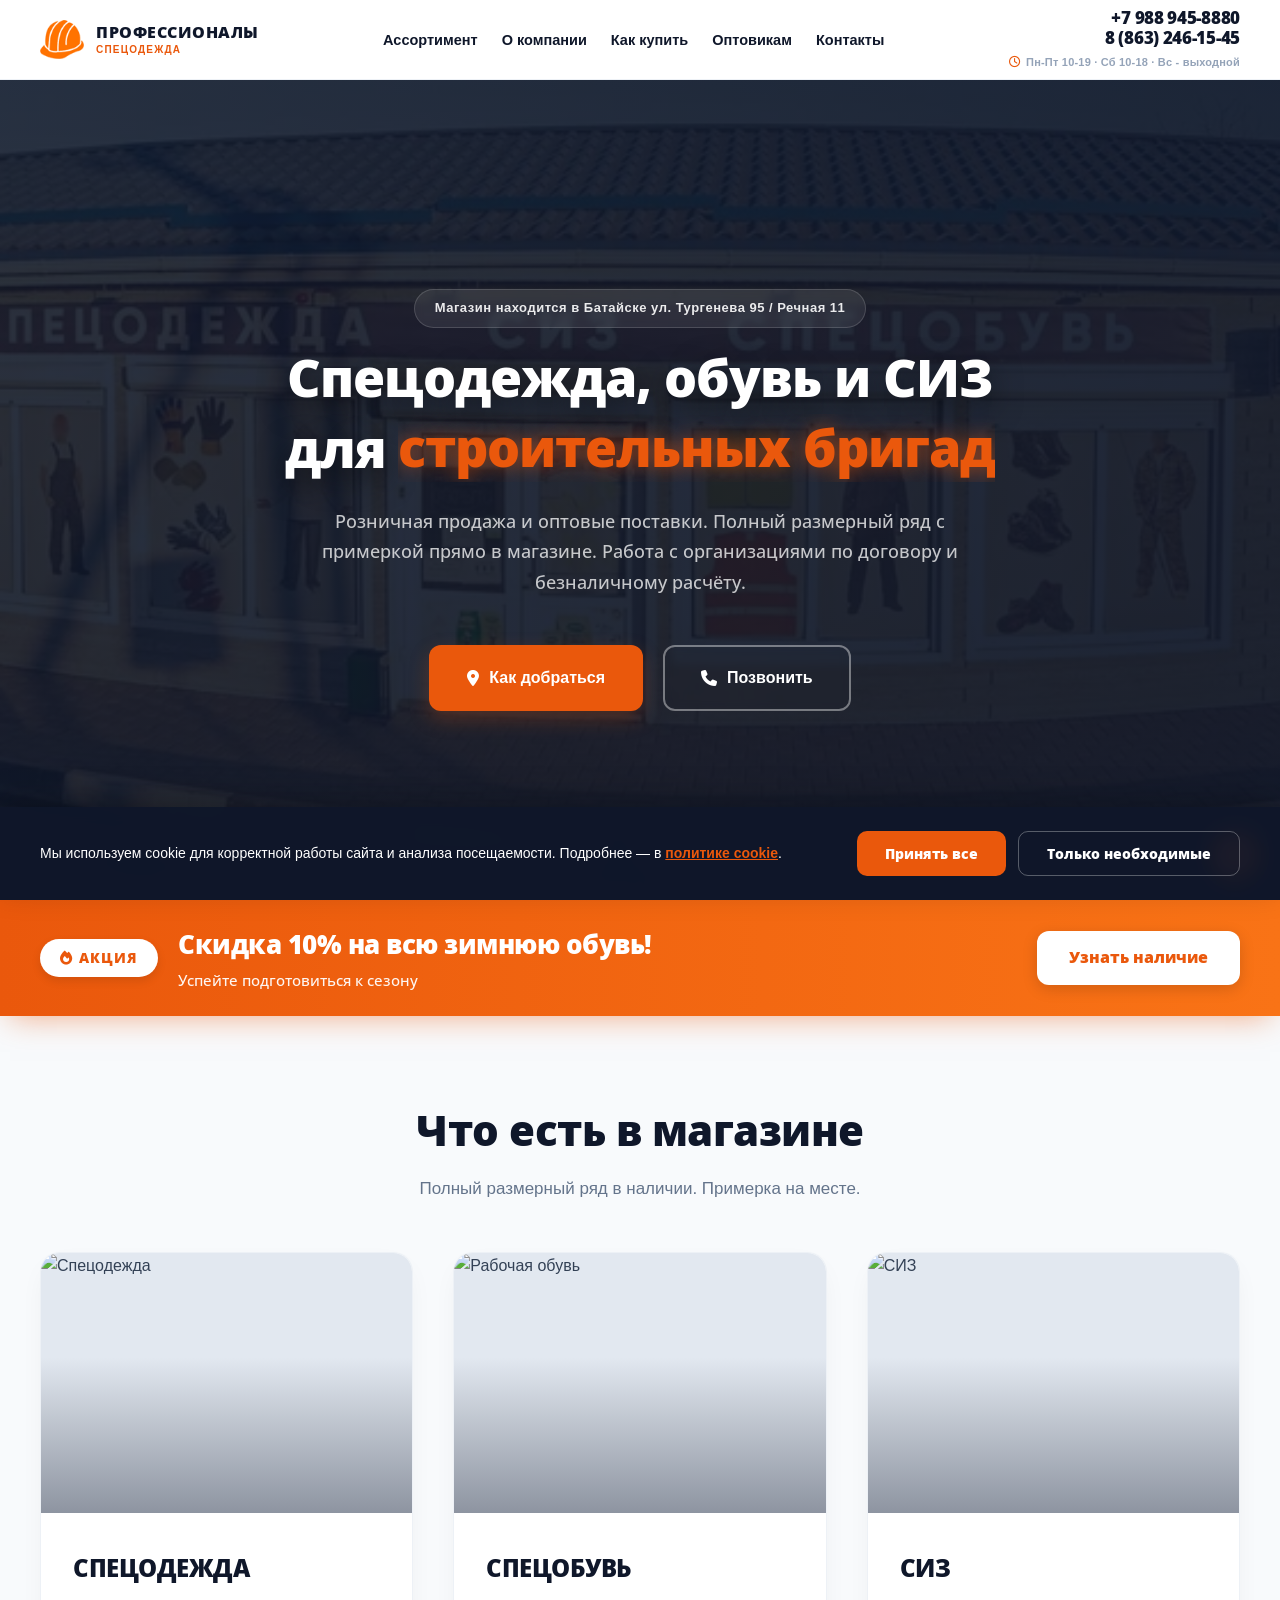
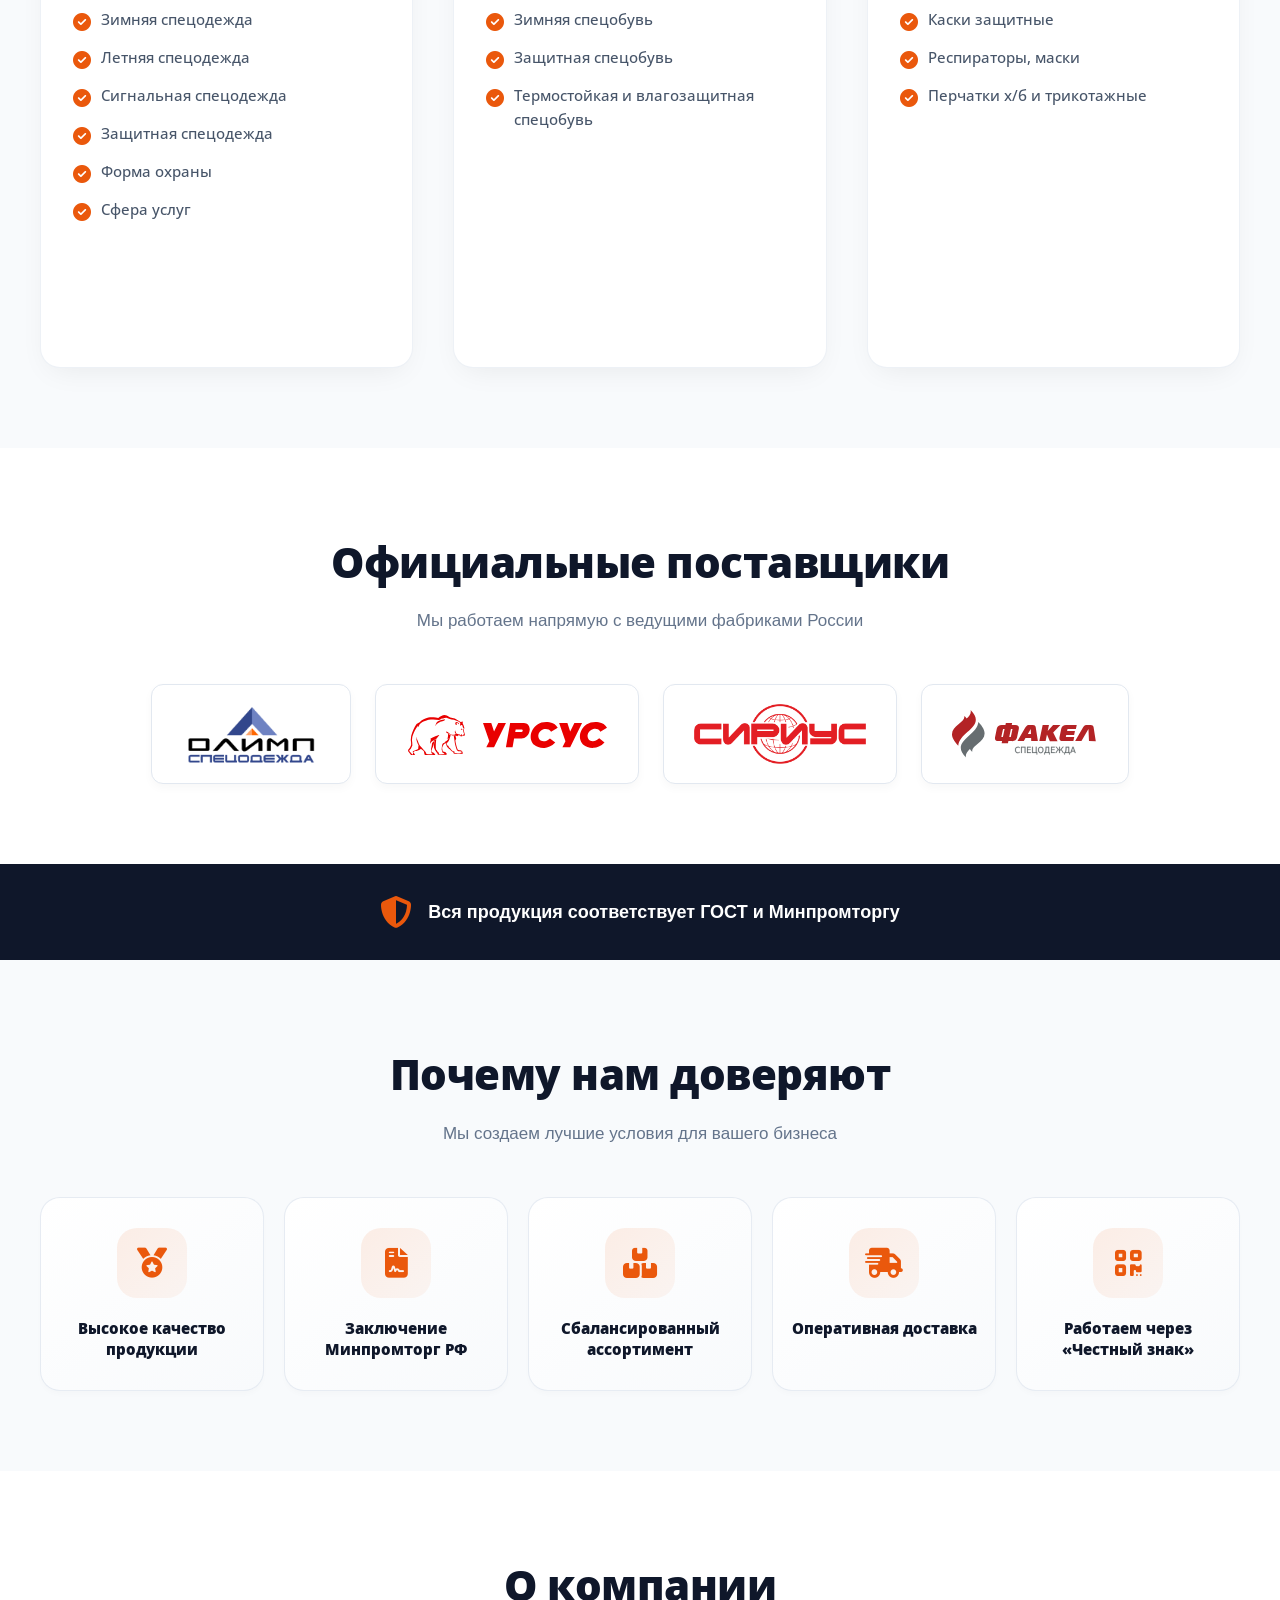
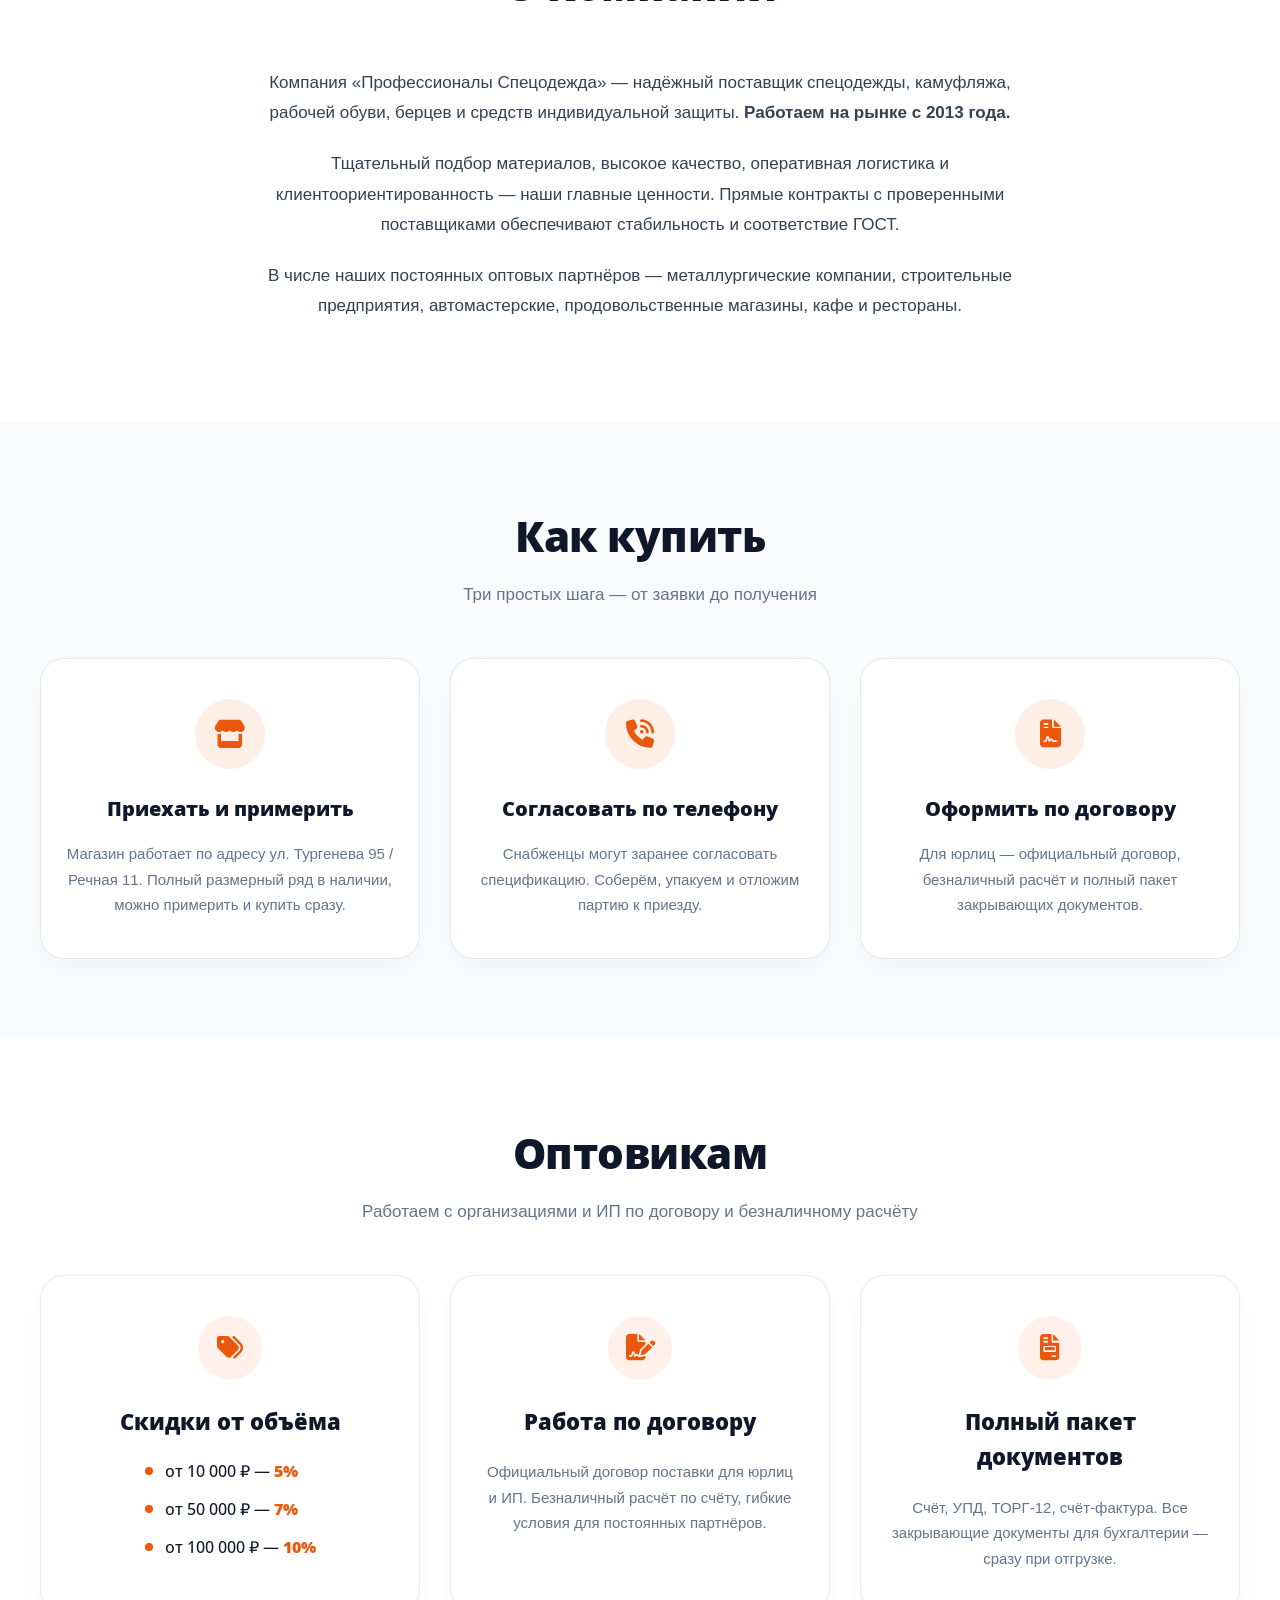
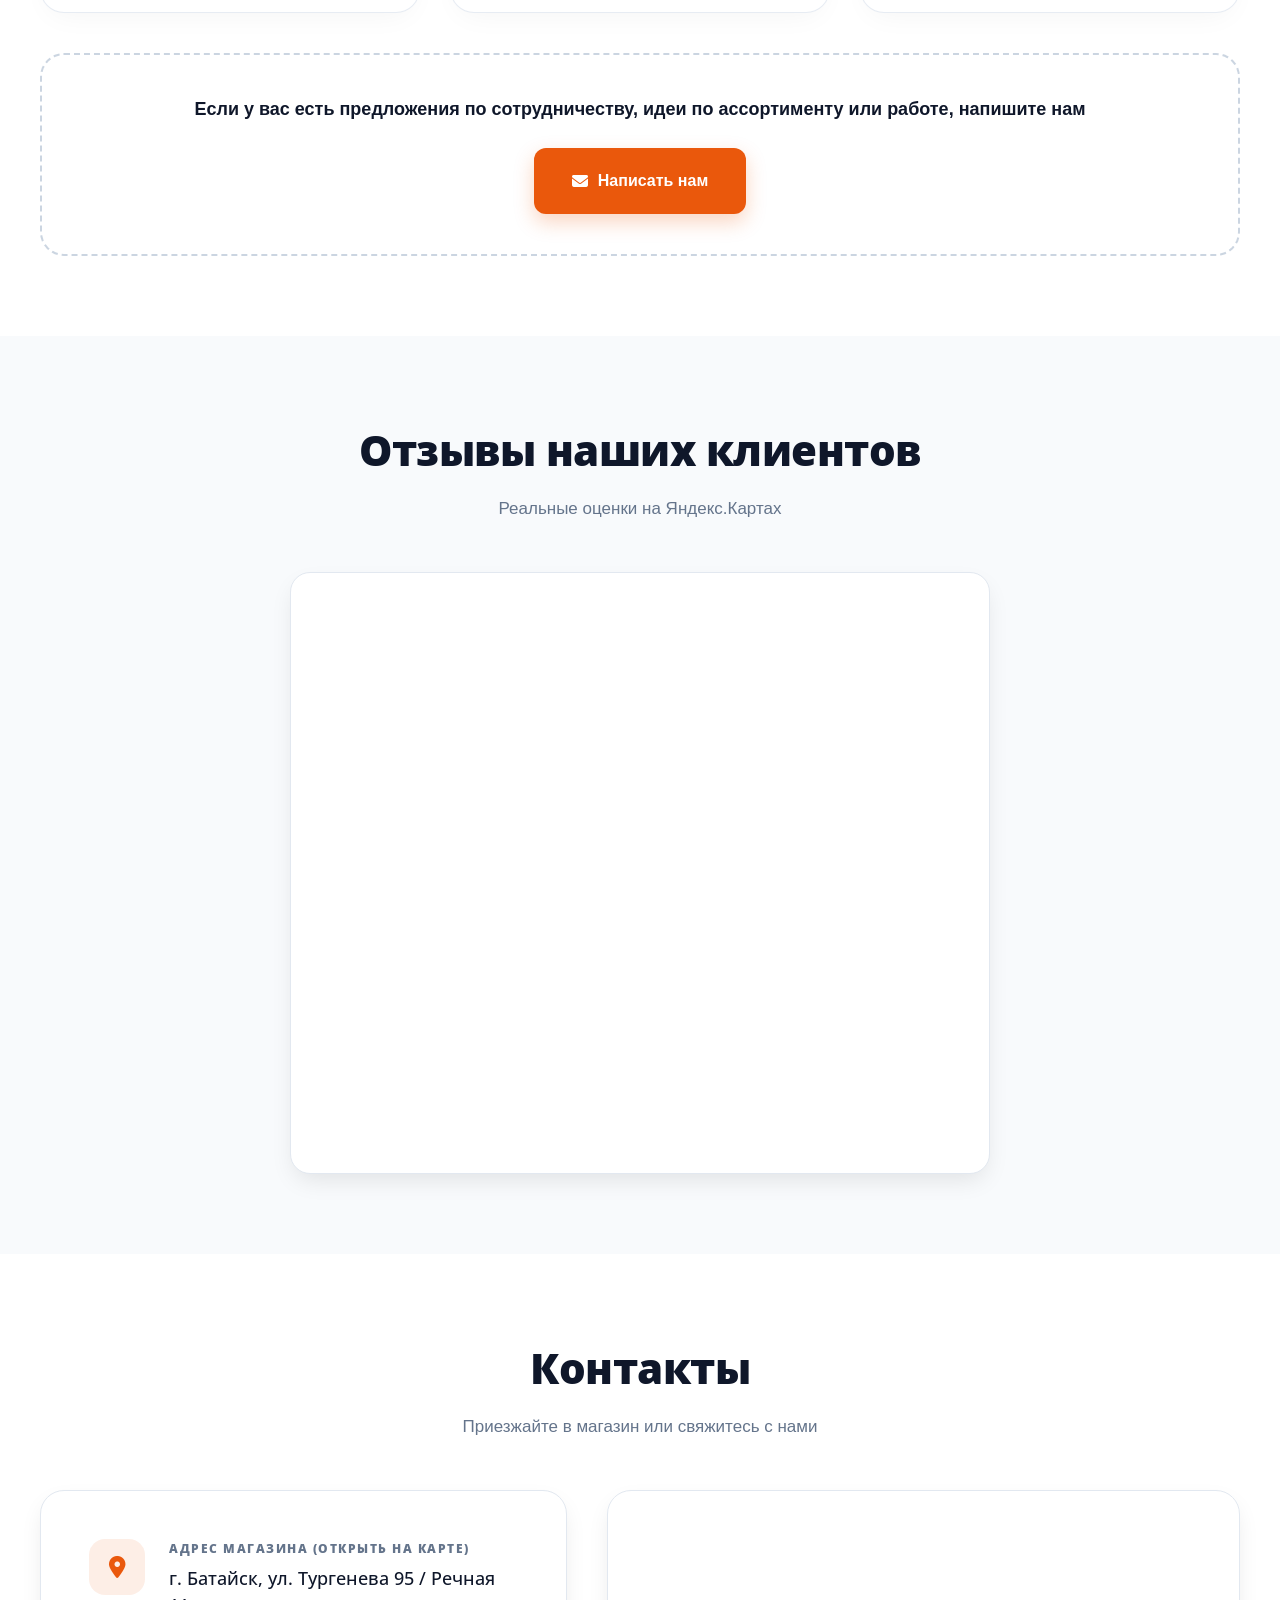
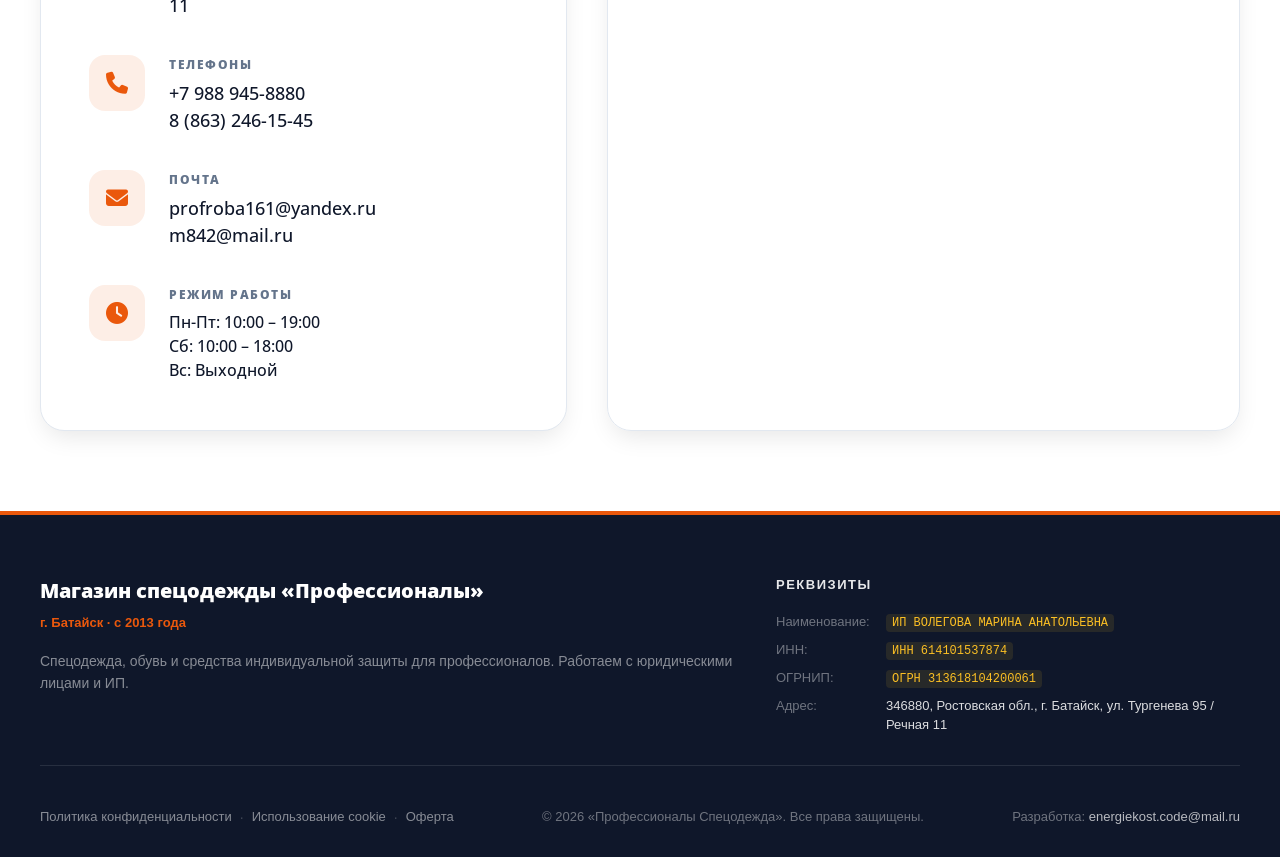
==== commit 23fe94be: "Update index.html" ====
--- a/index.html
+++ b/index.html
@@ -421,15 +421,15 @@
                     <div class="footer-requisites">
                         <div class="footer-req-row">
                             <span class="footer-req-label">Наименование:</span>
-                            <span class="footer-req-value"><span class="footer-placeholder">[НАИМЕНОВАНИЕ ИП]</span></span>
+                            <span class="footer-req-value"><span class="footer-placeholder">ИП ВОЛЕГОВА МАРИНА АНАТОЛЬЕВНА</span></span>
                         </div>
                         <div class="footer-req-row">
                             <span class="footer-req-label">ИНН:</span>
-                            <span class="footer-req-value"><span class="footer-placeholder">[ИНН]</span></span>
+                            <span class="footer-req-value"><span class="footer-placeholder">ИНН 614101537874</span></span>
                         </div>
                         <div class="footer-req-row">
                             <span class="footer-req-label">ОГРНИП:</span>
-                            <span class="footer-req-value"><span class="footer-placeholder">[ОГРНИП]</span></span>
+                            <span class="footer-req-value"><span class="footer-placeholder">ОГРН 313618104200061</span></span>
                         </div>
                         <div class="footer-req-row">
                             <span class="footer-req-label">Адрес:</span>
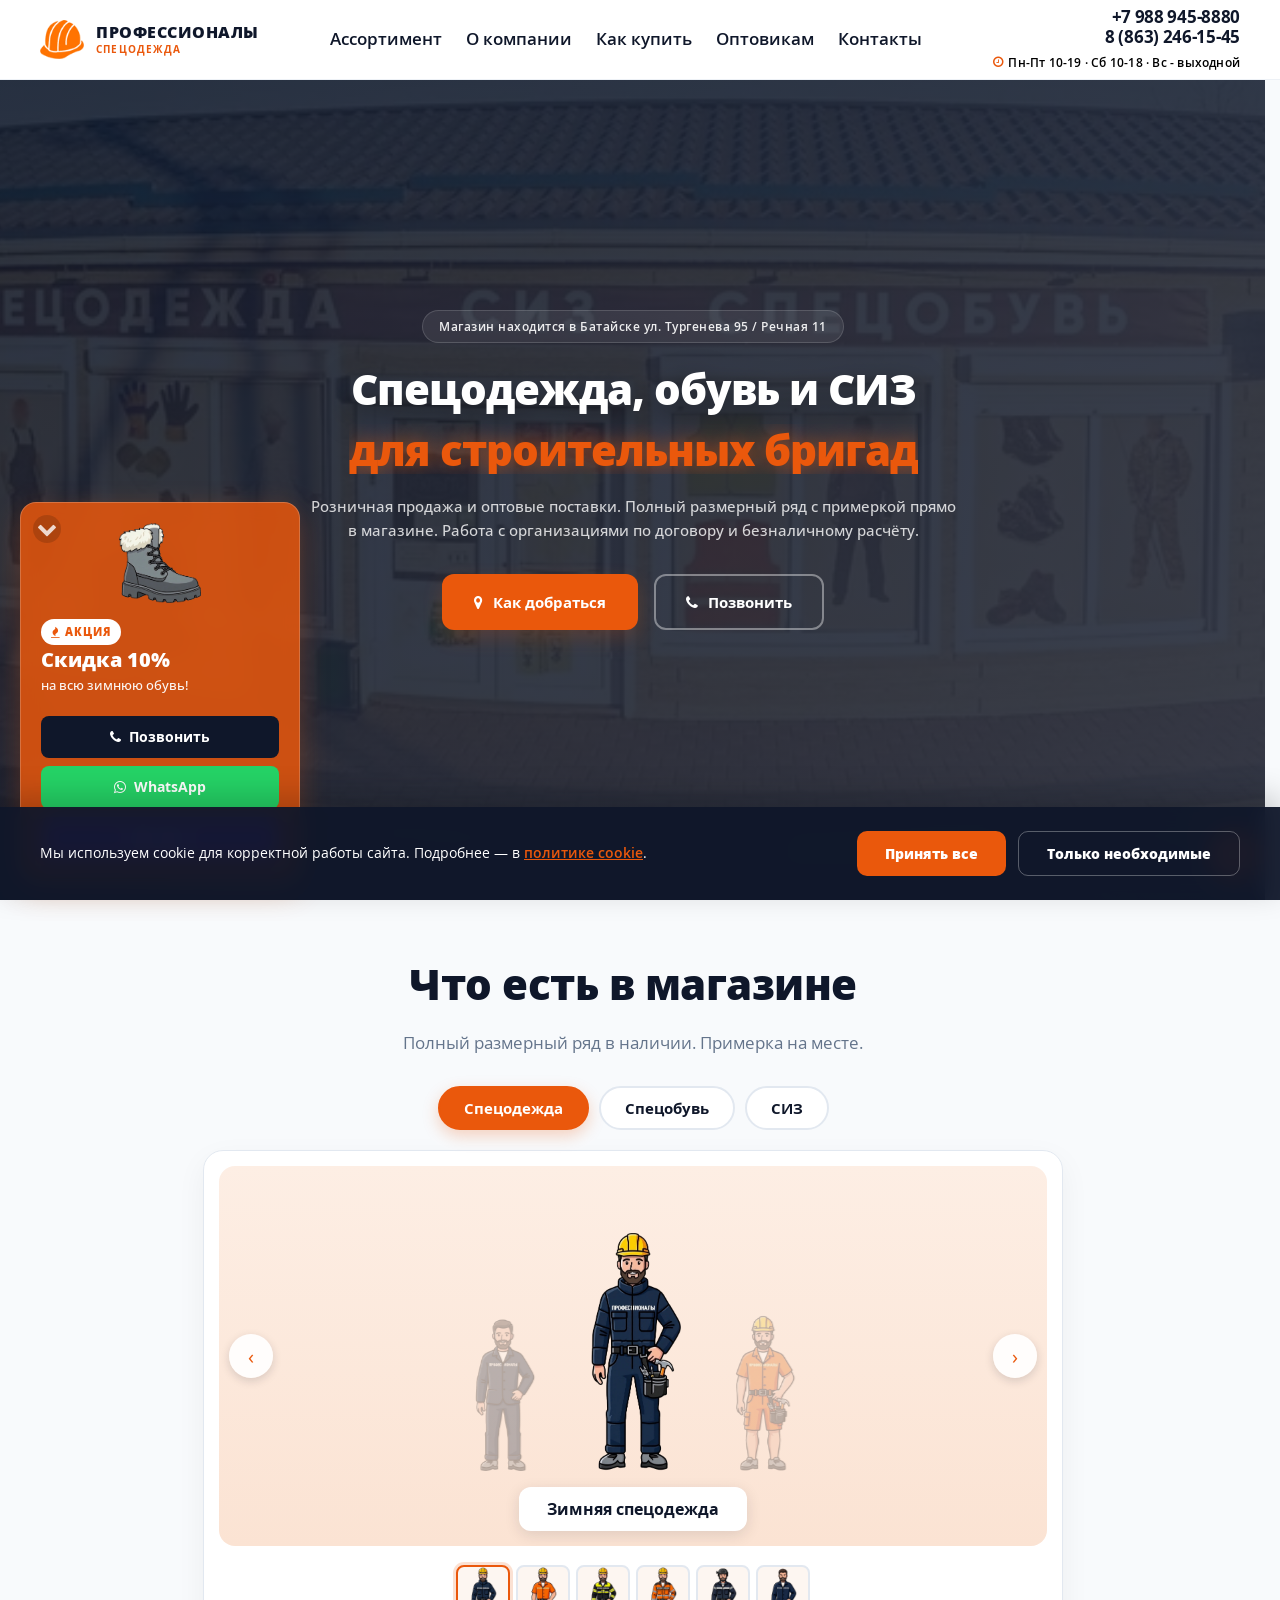
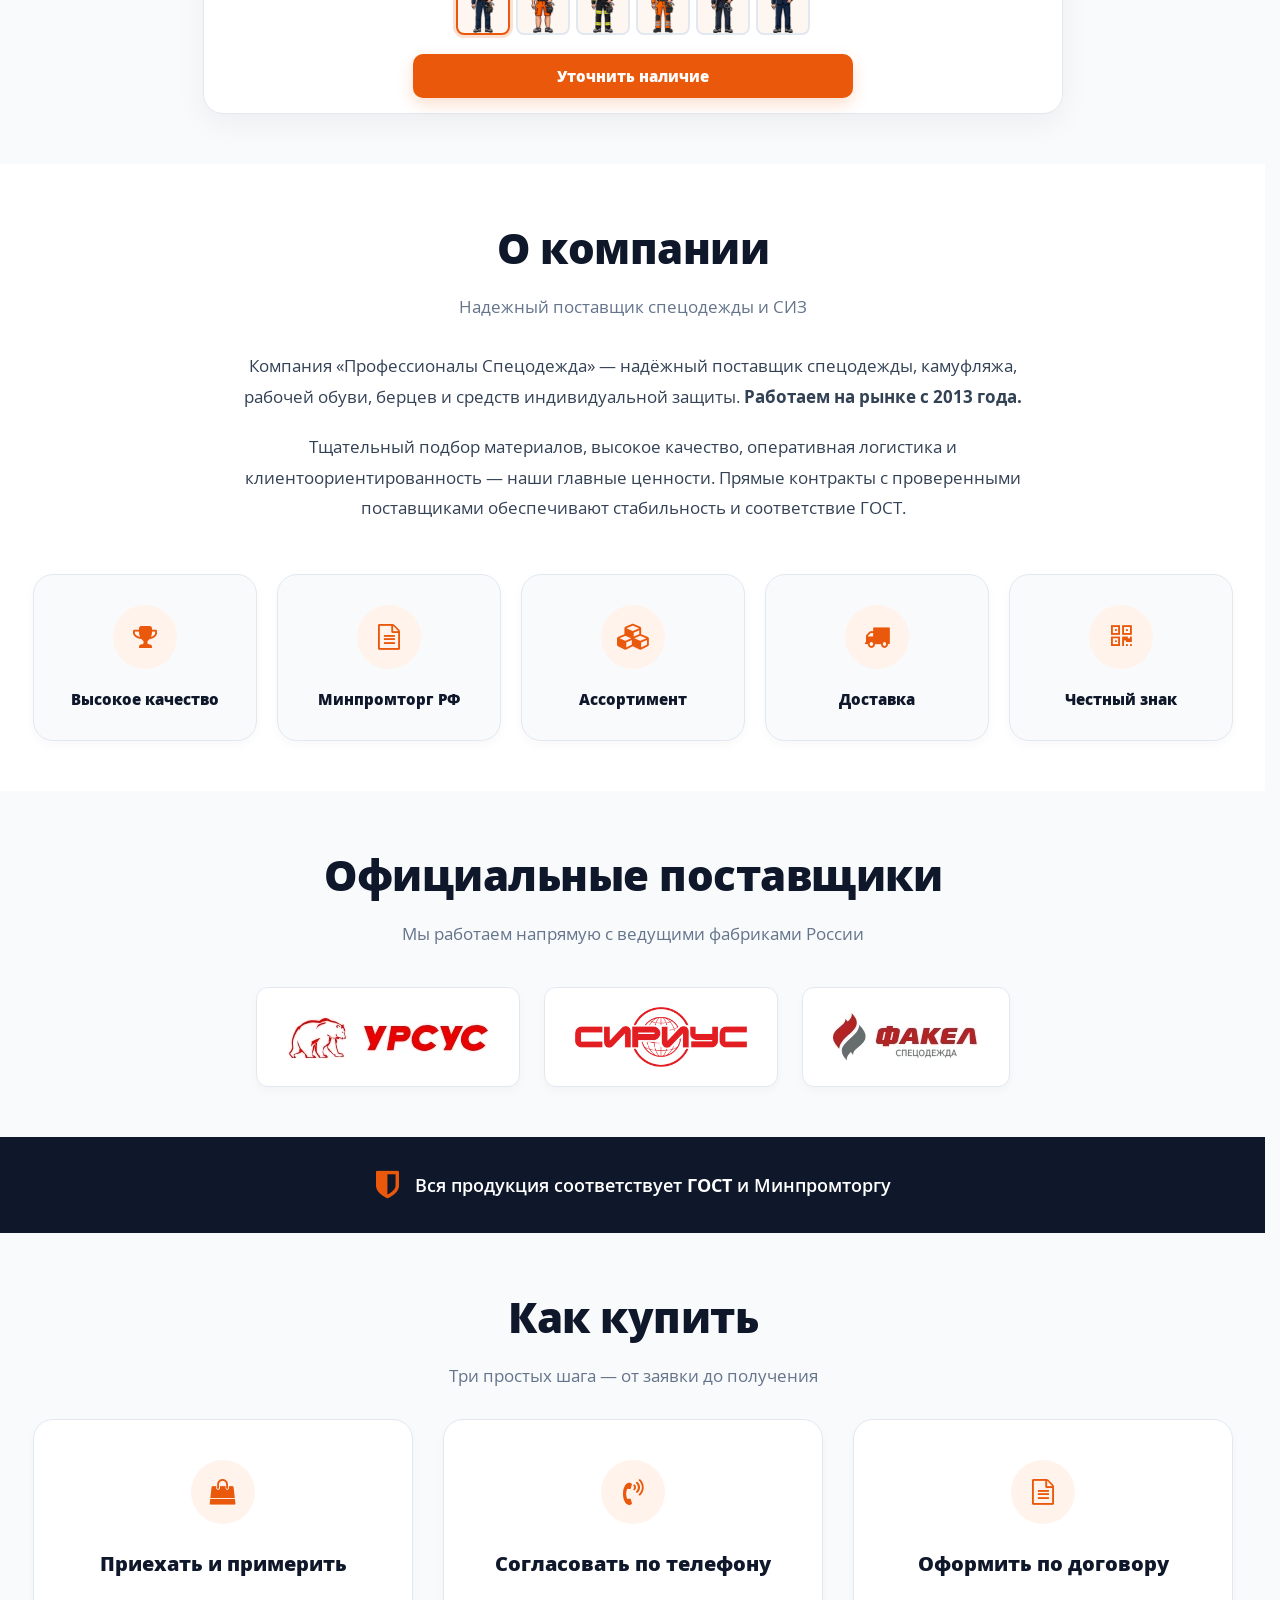
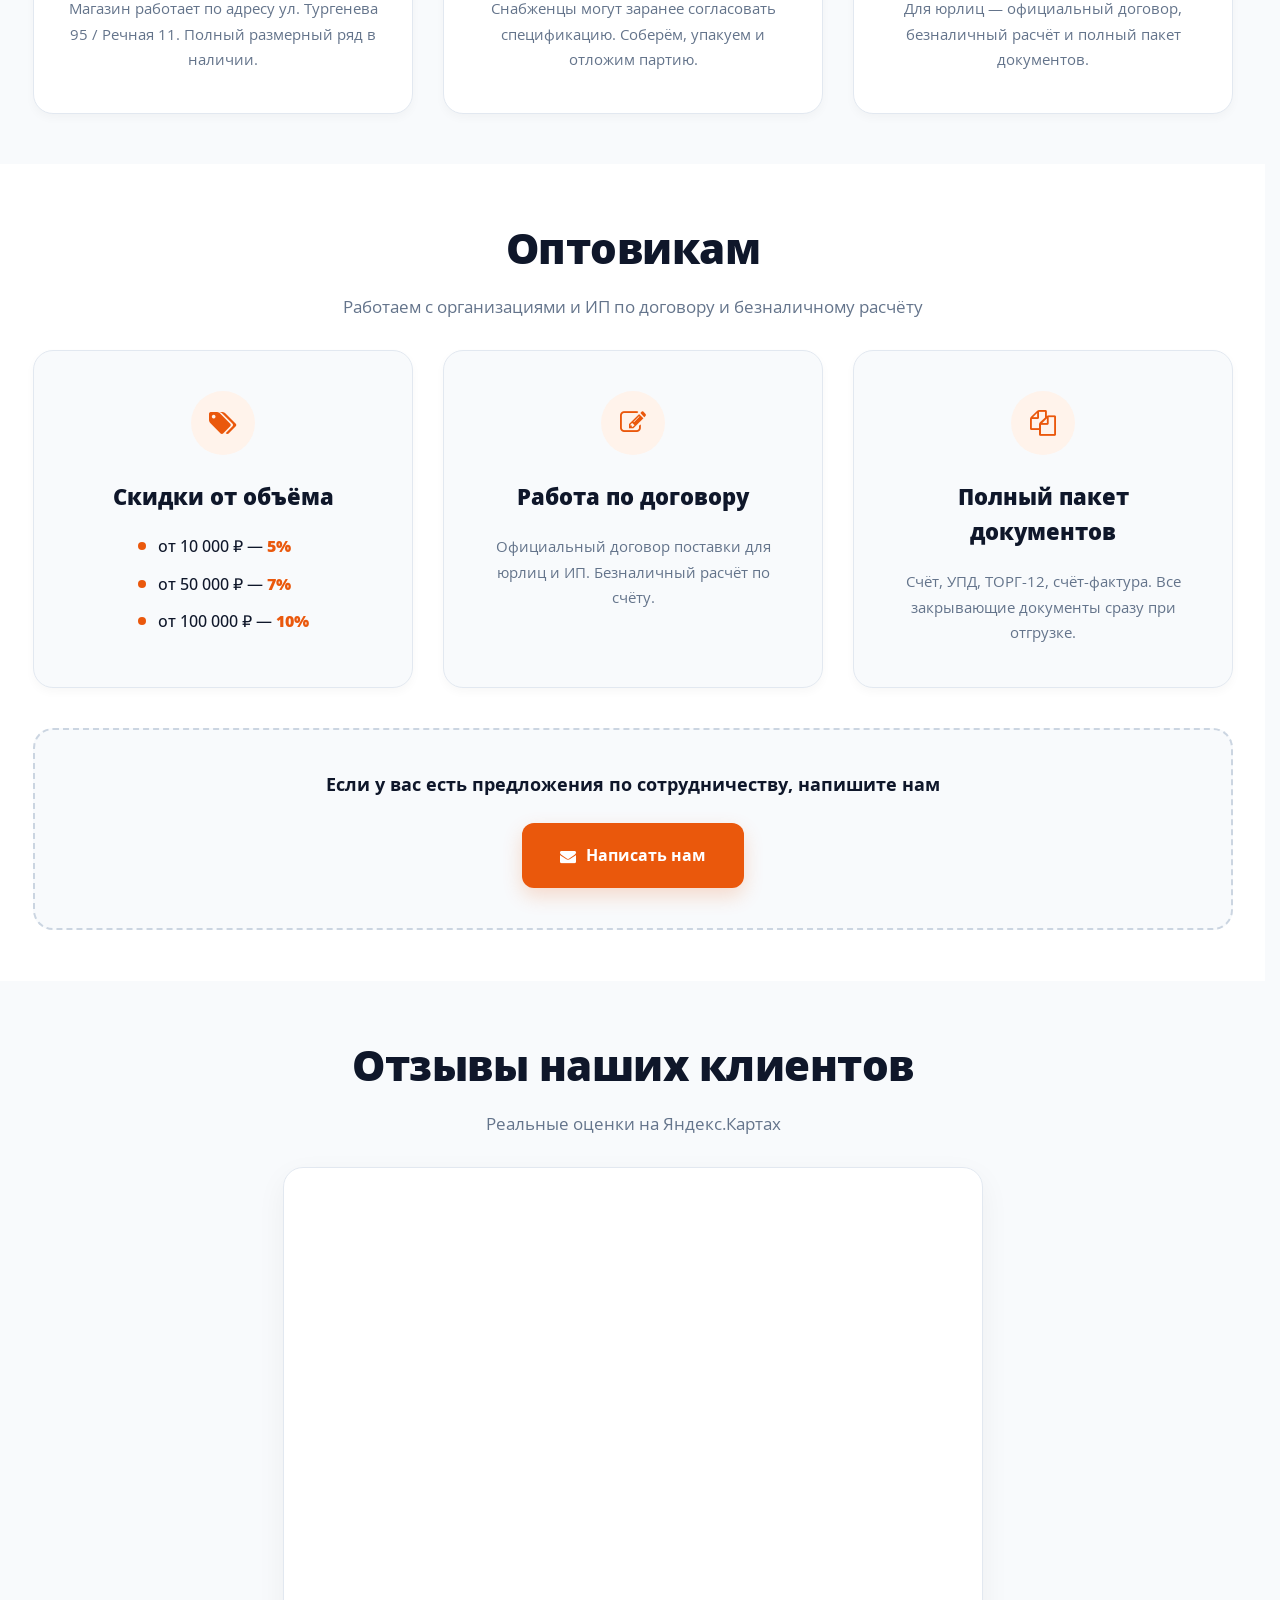
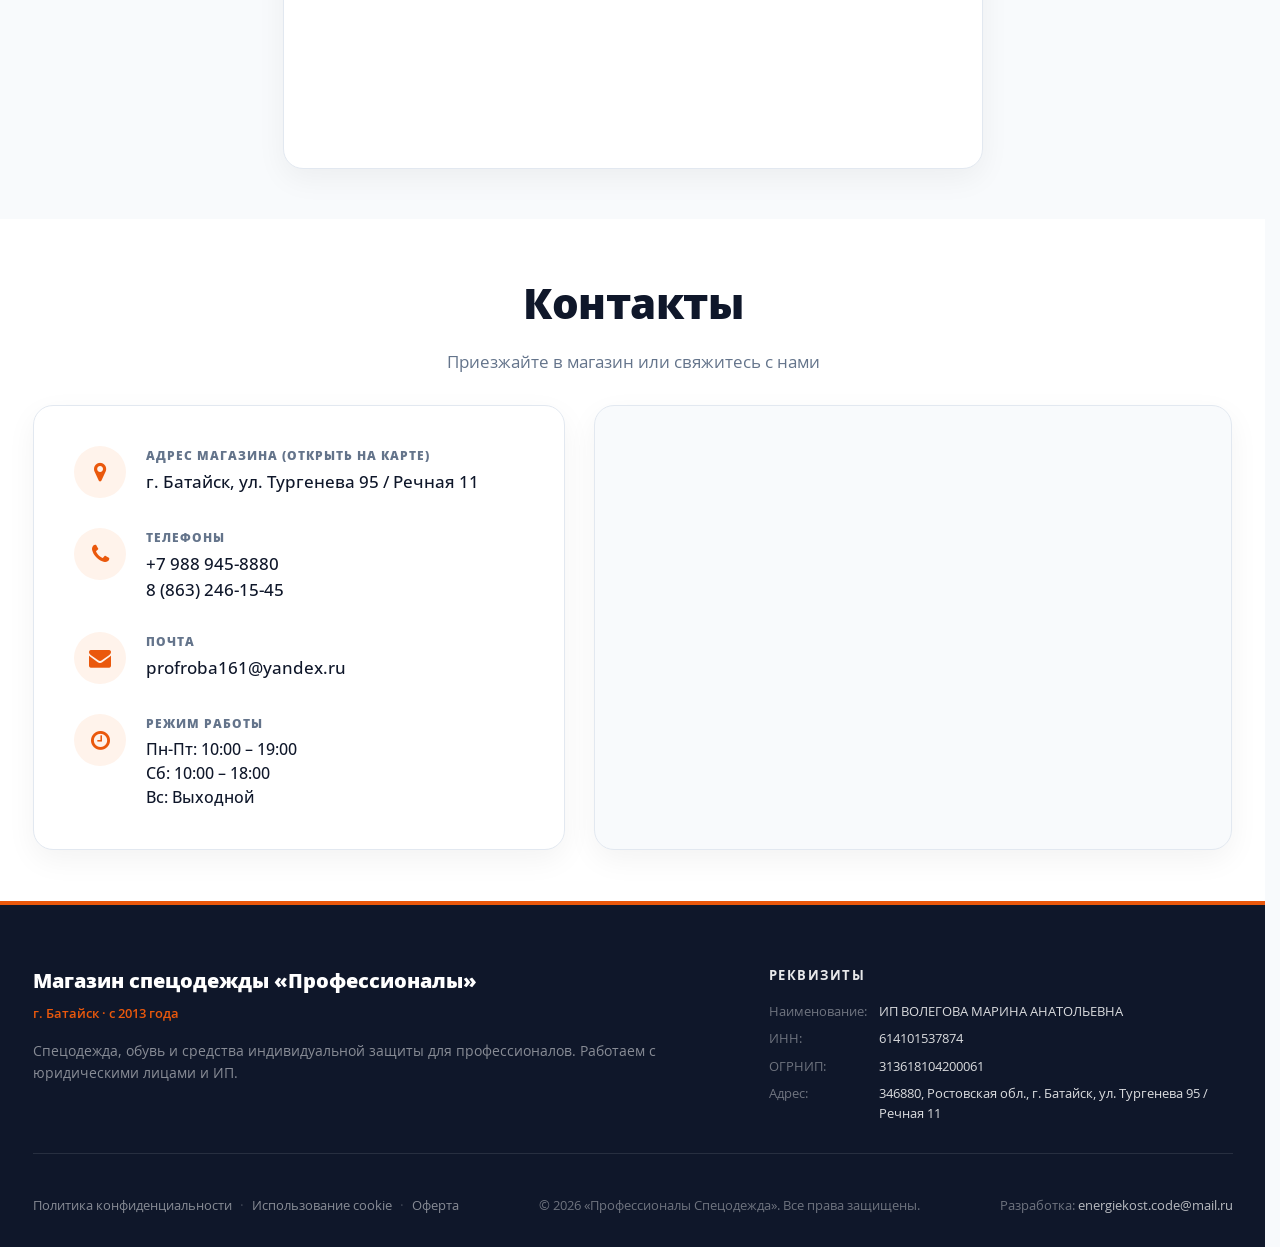
==== commit e123c31c: "Add files via upload" ====
--- a/index.html
+++ b/index.html
@@ -1,32 +1,72 @@
 <!DOCTYPE html>
-<html lang="ru">
+<html class="no-js" lang="ru">
 <head>
     <meta charset="UTF-8">
+    <script>
+    (function(){
+        var d = document.documentElement;
+        d.classList.remove('no-js');
+        d.classList.add('js');
+        try { if (localStorage.getItem('promo_minimized') === 'true') { d.classList.add('promo-min'); } } catch(e) {}
+        if ('scrollRestoration' in history) { history.scrollRestoration = 'manual'; }
+    })();
+    window.imgFallback=function(el){var svg=document.createElementNS('http://www.w3.org/2000/svg','svg');svg.setAttribute('viewBox','0 0 24 24');svg.setAttribute('class',el.className);svg.setAttribute('role','img');svg.setAttribute('aria-label',el.alt||'Изображение товара');svg.innerHTML='<rect x="3" y="4" width="18" height="16" rx="3" fill="none" stroke="currentColor" stroke-width="1.6"/><circle cx="9" cy="10" r="1.6"/><path d="M4 17l4.5-4.5 3 3L15 12l5 5" fill="none" stroke="currentColor" stroke-width="1.6" stroke-linecap="round" stroke-linejoin="round"/>';el.replaceWith(svg);};
+    </script>
+    <script>
+    setTimeout(function () {
+        document.querySelectorAll('.reveal').forEach(function (el) {
+            el.classList.add('active');
+        });
+    }, 3500);
+    </script>
     <meta name="viewport" content="width=device-width, initial-scale=1.0, viewport-fit=cover">
     <title>Спецодежда, рабочая обувь и СИЗ в Батайске | Магазин «Профессионалы»</title>
     <meta name="description" content="Магазин спецодежды «Профессионалы» в Батайске. Спецодежда, рабочая обувь, СИЗ. Опт и розница с 2013 года. ГОСТ. ул. Тургенева 95 / Речная 11.">
-    
-    <!-- Иконки FontAwesome -->
-    <link rel="stylesheet" href="https://cdnjs.cloudflare.com/ajax/libs/font-awesome/6.4.0/css/all.min.css">
-    
+    <link rel="icon" href="./img/favicon.ico">
+    <link rel="canonical" href="https://spetsodezhdabt.ru/">
+    <meta name="theme-color" content="#0f172a">
+    <meta property="og:type" content="website">
+    <meta property="og:site_name" content="Профессионалы — спецодежда и СИЗ">
+    <meta property="og:title" content="Спецодежда, рабочая обувь и СИЗ в Батайске | Магазин «Профессионалы»">
+    <meta property="og:description" content="Спецодежда, рабочая обувь и СИЗ. Опт и розница с 2013 года. ГОСТ. Батайск, ул. Тургенева 95 / Речная 11.">
+    <meta property="og:url" content="https://spetsodezhdabt.ru/">
+    <meta property="og:image" content="https://spetsodezhdabt.ru/img/boots.webp">
+    <meta property="og:image:alt" content="Зимняя рабочая обувь со скидкой 10%">
+    <meta property="og:locale" content="ru_RU">
+    <meta name="twitter:card" content="summary_large_image">
+    <meta name="twitter:title" content="Спецодежда, рабочая обувь и СИЗ в Батайске | Магазин «Профессионалы»">
+    <meta name="twitter:description" content="Спецодежда, рабочая обувь и СИЗ. Опт и розница с 2013 года. ГОСТ. Батайск, ул. Тургенева 95 / Речная 11.">
+    <meta name="twitter:image" content="https://spetsodezhdabt.ru/img/boots.webp">
+    <meta name="geo.region" content="RU-ROS">
+    <meta name="geo.placename" content="Батайск">
+    <meta name="geo.position" content="47.129;39.749">
+    <meta name="ICBM" content="47.129, 39.749">
+    <meta name="format-detection" content="telephone=no">
+
+    <script type="application/ld+json">
+    {"@context":"https://schema.org","@type":"Store","name":"Профессионалы — спецодежда и СИЗ","description":"Спецодежда, рабочая обувь и СИЗ в Батайске. Опт и розница с 2013 года.","url":"https://spetsodezhdabt.ru/","image":"https://spetsodezhdabt.ru/img/boots.webp","telephone":"+7-988-945-8880","email":"profroba161@yandex.ru","address":{"@type":"PostalAddress","addressLocality":"Батайск","streetAddress":"ул. Тургенева 95 / Речная 11","addressRegion":"Ростовская область","postalCode":"346880","addressCountry":"RU"},"geo":{"@type":"GeoCoordinates","latitude":47.129,"longitude":39.749},"hasMap":"https://yandex.ru/maps/org/professionaly/1201692137/","openingHoursSpecification":[{"@type":"OpeningHoursSpecification","dayOfWeek":["Monday","Tuesday","Wednesday","Thursday","Friday"],"opens":"10:00","closes":"19:00"},{"@type":"OpeningHoursSpecification","dayOfWeek":"Saturday","opens":"10:00","closes":"18:00"}],"priceRange":"₽","foundingDate":"2013"}
+    </script>
+
+    <link rel="stylesheet" href="./font-awesome-4.7.0/css/font-awesome.min.css">
+    <link rel="preload" as="image" href="./img/hero-bg.webp" media="(min-width: 769px)">
+    <link rel="preload" as="image" href="./img/hero-bg-mobile.webp" media="(max-width: 768px)">
     <link rel="stylesheet" href="./css/style.css">
 </head>
 <body>
 
-    <div class="scroll-progress" id="scrollProgress"></div>
+    <div class="scroll-progress" id="scrollProgress" style="position:fixed;top:0;left:0;height:3px;background:var(--primary);z-index:9999;width:0;transition:width 0.1s;"></div>
+
     <!-- ШАПКА -->
     <header class="header">
         <div class="container header-inner">
-            <!-- Логотип -->
-            <a href="#" class="logo">
-                <img class="logo-icon" src="img/logo.png" alt="Логотип Профессионалы" style="width: 44px; height: 44px;">
+            <a href="/" class="logo" id="logoLink" aria-label="Профессионалы — на главную">
+                <img class="logo-icon" src="./img/logo.webp" alt="Логотип" onerror="imgFallback(this)">
                 <span class="logo-text">
                     <span class="logo-name">ПРОФЕССИОНАЛЫ</span>
                     <span class="logo-sub">СПЕЦОДЕЖДА</span>
                 </span>
             </a>
-            
-            <!-- Навигация -->
+
             <nav class="nav" id="nav">
                 <ul class="nav-list">
                     <li><a href="#catalog" class="nav__link">Ассортимент</a></li>
@@ -36,38 +76,34 @@
                     <li><a href="#contacts" class="nav__link">Контакты</a></li>
                 </ul>
 
-                <!-- Контакты в мобильном меню -->
                 <div class="nav-mobile-contacts">
                     <a href="tel:+79889458880" class="mobile-phone-main">
-                        <i class="fa-solid fa-phone"></i> +7 988 945-8880
+                        <i class="fa fa-phone"></i> +7 988 945-8880
                     </a>
                     <span class="mobile-schedule">
-                        <i class="fa-regular fa-clock"></i> Пн-Пт 10-19 · Сб 10-18 · Вс - выходной
+                        <i class="fa fa-clock-o"></i> Пн-Пт 10-19 · Сб 10-18 · Вс - выходной
                     </span>
                     <div class="nav-messengers">
-                        <a href="https://max.ru/" target="_blank" rel="noopener noreferrer" class="nav-msg-btn nav-msg-btn--max" aria-label="MAX"><i class="fa-solid fa-comment"></i></a>
-                        <a href="https://wa.me/79889458880" target="_blank" rel="noopener noreferrer" class="nav-msg-btn nav-msg-btn--wa" aria-label="WhatsApp"><i class="fa-brands fa-whatsapp"></i></a>
-                        <a href="https://t.me/your_nickname" target="_blank" rel="noopener noreferrer" class="nav-msg-btn nav-msg-btn--tg" aria-label="Telegram"><i class="fa-brands fa-telegram"></i></a>
+                        <a href="https://max.ru/u/f9LHodD0cOLCpM7u_pa_Vx3ul_MFQYvq51uS13gZhT7H8y5cZUYExjlwQ-0" target="_blank" rel="noopener noreferrer" class="nav-msg-btn nav-msg-btn--max" aria-label="MAX"><i class="fa fa-comment"></i></a>
+                        <a href="https://wa.me/79889458880" target="_blank" rel="noopener noreferrer" class="nav-msg-btn nav-msg-btn--wa" aria-label="WhatsApp"><i class="fa fa-whatsapp"></i></a>
                     </div>
                 </div>
             </nav>
 
-            <!-- Контакты для ПК -->
             <div class="header-contacts">
                 <div class="phones">
                     <a href="tel:+79889458880" class="phone-main">+7 988 945-8880</a>
                     <a href="tel:+78632461545" class="phone-main">8 (863) 246-15-45</a>
                 </div>
-                <span class="work-hours"><i class="fa-regular fa-clock"></i> Пн-Пт 10-19 · Сб 10-18 · Вс - выходной</span>
-            </div>
-
-            <!-- Кнопка звонка для мобильных -->
+                <span class="work-hours"><i class="fa fa-clock-o"></i> Пн-Пт 10-19 · Сб 10-18 · Вс - выходной</span>
+            </div>
+
             <a href="tel:+79889458880" class="header-mobile-phone" aria-label="Позвонить">
-                <i class="fa-solid fa-phone"></i>
+                <i class="fa fa-phone"></i>
             </a>
 
             <button class="burger" id="burger" aria-label="Меню" aria-expanded="false">
-                <i class="fa-solid fa-bars"></i>
+                <i class="fa fa-bars"></i>
             </button>
         </div>
     </header>
@@ -75,208 +111,138 @@
     <main>
         <!-- ГЛАВНЫЙ ЭКРАН -->
         <section class="hero">
-            <div class="container hero-inner">
+            <div class="container hero-inner reveal">
                 <div class="hero-badge">Магазин находится в Батайске ул. Тургенева 95 / Речная 11</div>
-                
+
                 <h1 class="hero-title">
                     <span class="hero-title-top">Спецодежда, обувь и СИЗ</span>
                     <span class="hero-title-bottom">
-                        <span class="title-for">для</span>
                         <span class="rotator-wrapper">
-                            <span class="text-rotator" id="rotator">строительных бригад</span>
+                            <span class="rotator-sizer" aria-hidden="true">для строительных бригад</span>
+                            <span class="text-rotator" id="rotator">для строительных бригад</span>
                         </span>
                     </span>
                 </h1>
-                
+
                 <p class="hero-text">
                     Розничная продажа и оптовые поставки. Полный размерный ряд с примеркой прямо в магазине. Работа с организациями по договору и безналичному расчёту.
                 </p>
                 <div class="hero-actions">
-                    <a href="#contacts" class="btn btn-primary"><i class="fa-solid fa-location-dot"></i> Как добраться</a>
-                    <a href="tel:+79889458880" class="btn btn-outline"><i class="fa-solid fa-phone"></i> Позвонить</a>
-                </div>
-            </div>
-        </section>
-
-        <!-- АКЦИЯ -->
-        <section class="promo">
-            <div class="container promo-inner">
-                <div class="promo-left">
-                    <span class="promo-tag">
-                        <i class="fa-solid fa-fire"></i> Акция
-                    </span>
-                    <div class="promo-text">
-                        <h2>Скидка 10% на всю зимнюю обувь!</h2>
-                        <p>Успейте подготовиться к сезону</p>
-                    </div>
-                </div>
-                <a href="tel:+79889458880" class="promo-btn">Узнать наличие</a>
-            </div>
-        </section>
-
-        <!-- КАТАЛОГ -->
+                    <a href="#contacts" class="btn btn-primary"><i class="fa fa-map-marker"></i> Как добраться</a>
+                    <a href="tel:+79889458880" class="btn btn-outline"><i class="fa fa-phone"></i> Позвонить</a>
+                </div>
+            </div>
+        </section>
+
+        <!-- КАТАЛОГ (КАРУСЕЛЬ) -->
         <section class="section" id="catalog">
             <div class="container">
-                <div class="section-title">
+                <div class="section-title reveal">
                     <h2>Что есть в магазине</h2>
                     <p>Полный размерный ряд в наличии. Примерка на месте.</p>
                 </div>
 
-                <div class="catalog-grid">
-                    <article class="card">
-                        <div class="card-img">
-                            <img src="https://images.unsplash.com/photo-1541888001633-5c722aebcfbf?auto=format&fit=crop&w=800&q=80" alt="Спецодежда">
+                <!-- КАРУСЕЛЬ -->
+                <div class="catalog-wrap reveal">
+                    <div class="tabs" id="tabs"></div>
+                    <div class="cat-card">
+                        <div class="scene" id="scene">
+                            <button class="cat-arrow l" id="arrL" aria-label="Назад">&#8249;</button>
+                            <div class="stage" id="stage"></div>
+                            <div class="plaque" id="plaque"></div>
+                            <button class="cat-arrow r" id="arrR" aria-label="Вперёд">&#8250;</button>
                         </div>
-                        <div class="card-body">
-                            <h3>СПЕЦОДЕЖДА</h3>
-                            <ul class="card-list">
-                                <li>Зимняя спецодежда</li>
-                                <li>Летняя спецодежда</li>
-                                <li>Сигнальная спецодежда</li>
-                                <li>Защитная спецодежда</li>
-                                <li>Форма охраны</li>
-                                <li>Сфера услуг</li>
-                            </ul>
-                            <a href="tel:+79889458880" class="card-btn"><i class="fa-solid fa-phone"></i> Уточнить наличие</a>
-                        </div>
-                    </article>
-
-                    <article class="card">
-                        <div class="card-img">
-                            <img src="https://images.unsplash.com/photo-1542291026-7eec264c27ff?auto=format&fit=crop&w=800&q=80" alt="Рабочая обувь">
-                        </div>
-                        <div class="card-body">
-                            <h3>СПЕЦОБУВЬ</h3>
-                            <ul class="card-list">
-                                <li>Зимняя спецобувь</li>
-                                <li>Защитная спецобувь</li>
-                                <li>Термостойкая и влагозащитная спецобувь</li>
-                            </ul>
-                            <a href="tel:+79889458880" class="card-btn"><i class="fa-solid fa-phone"></i> Уточнить наличие</a>
-                        </div>
-                    </article>
-
-                    <article class="card">
-                        <div class="card-img">
-                            <img src="https://images.unsplash.com/photo-1504307651254-35680f356f12?auto=format&fit=crop&w=800&q=80" alt="СИЗ">
-                        </div>
-                        <div class="card-body">
-                            <h3>СИЗ</h3>
-                            <ul class="card-list">
-                                <li>Каски защитные</li>
-                                <li>Респираторы, маски</li>
-                                <li>Перчатки х/б и трикотажные</li>
-                            </ul>
-                            <a href="tel:+79889458880" class="card-btn"><i class="fa-solid fa-phone"></i> Уточнить наличие</a>
-                        </div>
-                    </article>
+                        <div class="thumbs" id="thumbs"></div>
+
+                        <button class="cta" id="ctaBtn">Уточнить наличие</button>
+                    </div>
+                </div>
+            </div>
+        </section>
+
+        <!-- О КОМПАНИИ -->
+        <section class="section section-dark" id="about">
+            <div class="container">
+                <div class="section-title reveal">
+                    <h2>О компании</h2>
+                    <p>Надежный поставщик спецодежды и СИЗ</p>
+                </div>
+
+                <div class="about-text reveal">
+                    <p>Компания «Профессионалы Спецодежда» — надёжный поставщик спецодежды, камуфляжа, рабочей обуви, берцев и средств индивидуальной защиты. <strong>Работаем на рынке с 2013 года.</strong></p>
+                    <p>Тщательный подбор материалов, высокое качество, оперативная логистика и клиентоориентированность — наши главные ценности. Прямые контракты с проверенными поставщиками обеспечивают стабильность и соответствие ГОСТ.</p>
+                </div>
+
+                <div class="features-grid reveal">
+                    <div class="feature-item">
+                        <div class="feature-icon"><i class="fa fa-trophy"></i></div>
+                        <h4>Высокое качество</h4>
+                    </div>
+                    <div class="feature-item">
+                        <div class="feature-icon"><i class="fa fa-file-text-o"></i></div>
+                        <h4>Минпромторг РФ</h4>
+                    </div>
+                    <div class="feature-item">
+                        <div class="feature-icon"><i class="fa fa-cubes"></i></div>
+                        <h4>Ассортимент</h4>
+                    </div>
+                    <div class="feature-item">
+                        <div class="feature-icon"><i class="fa fa-truck"></i></div>
+                        <h4>Доставка</h4>
+                    </div>
+                    <div class="feature-item">
+                        <div class="feature-icon"><i class="fa fa-qrcode"></i></div>
+                        <h4>Честный знак</h4>
+                    </div>
                 </div>
             </div>
         </section>
 
         <!-- БРЕНДЫ -->
-        <section class="section section-dark" id="brands">
-            <div class="container">
-                <div class="section-title">
+        <section class="section" id="brands">
+            <div class="container">
+                <div class="section-title reveal">
                     <h2>Официальные поставщики</h2>
                     <p>Мы работаем напрямую с ведущими фабриками России</p>
                 </div>
-                <div class="brands-wrap">
-                    <div class="brand-item">
-                        <img src="img/brand/olimp_logo.png" alt="Элитспецобувь">
-                    </div>
-                    <div class="brand-item">
-                        <img src="img/brand/urus_logo.png" alt="УРСУС">
-                    </div>
-                    <div class="brand-item">
-                        <img src="img/brand/sirius_logo.png" alt="Планета Сириус">
-                    </div>
-                    <div class="brand-item">
-                        <img src="img/brand/torch_logo.png" alt="Факел">
-                    </div>
+                <div class="brands-wrap reveal">
+                    <div class="brand-item"><img src="./img/brand/urus_logo.webp"   alt="УРСУС"          onerror="imgFallback(this)"></div>
+                    <div class="brand-item"><img src="./img/brand/sirius_logo.webp" alt="Планета Сириус" onerror="imgFallback(this)"></div>
+                    <div class="brand-item"><img src="./img/brand/torch_logo.webp"  alt="Факел"          onerror="imgFallback(this)"></div>
                 </div>
             </div>
         </section>
 
         <!-- ГОСТ -->
         <div class="gost">
-            <div class="container gost-inner">
-                <i class="fa-solid fa-shield-halved"></i>
+            <div class="container gost-inner reveal">
+                <i class="fa fa-shield"></i>
                 <span>Вся продукция соответствует <strong>ГОСТ</strong> и Минпромторгу</span>
             </div>
         </div>
-
-        <!-- ПРЕИМУЩЕСТВА -->
-        <section class="section" id="advantages">
-            <div class="container">
-                <div class="section-title">
-                    <h2>Почему нам доверяют</h2>
-                    <p>Мы создаем лучшие условия для вашего бизнеса</p>
-                </div>
-                <div class="features-grid">
-                    <div class="feature-item">
-                        <div class="feature-icon"><i class="fa-solid fa-medal"></i></div>
-                        <h4>Высокое качество продукции</h4>
-                    </div>
-                    <div class="feature-item">
-                        <div class="feature-icon"><i class="fa-solid fa-file-contract"></i></div>
-                        <h4>Заключение Минпромторг РФ</h4>
-                    </div>
-                    <div class="feature-item">
-                        <div class="feature-icon"><i class="fa-solid fa-boxes-stacked"></i></div>
-                        <h4>Сбалансированный ассортимент</h4>
-                    </div>
-                    <div class="feature-item">
-                        <div class="feature-icon"><i class="fa-solid fa-truck-fast"></i></div>
-                        <h4>Оперативная доставка</h4>
-                    </div>
-                    <div class="feature-item">
-                        <div class="feature-icon"><i class="fa-solid fa-qrcode"></i></div>
-                        <h4>Работаем через «Честный знак»</h4>
-                    </div>
-                </div>
-            </div>
-        </section>
-
-        <!-- О КОМПАНИИ -->
-        <section class="section section-dark" id="about">
-            <div class="container">
-                <div class="section-title">
-                    <h2>О компании</h2>
-                </div>
-                <div class="about-text">
-                    <p>Компания «Профессионалы Спецодежда» — надёжный поставщик спецодежды, камуфляжа, рабочей обуви, берцев и средств индивидуальной защиты. <strong>Работаем на рынке с 2013 года.</strong></p>
-                    <p>Тщательный подбор материалов, высокое качество, оперативная логистика и клиентоориентированность — наши главные ценности. Прямые контракты с проверенными поставщиками обеспечивают стабильность и соответствие ГОСТ.</p>
-                    <p>В числе наших постоянных оптовых партнёров — металлургические компании, строительные предприятия, автомастерские, продовольственные магазины, кафе и рестораны.</p>
-                </div>
-            </div>
-        </section>
 
         <!-- КАК КУПИТЬ -->
         <section class="section" id="how">
             <div class="container">
-                <div class="section-title">
+                <div class="section-title reveal">
                     <h2>Как купить</h2>
                     <p>Три простых шага — от заявки до получения</p>
                 </div>
-                
                 <div class="steps-grid">
-                    <div class="step-card">
-                        <div class="step-icon"><i class="fa-solid fa-store"></i></div>
+                    <div class="step-card reveal">
+                        <div class="step-icon"><i class="fa fa-shopping-bag"></i></div>
                         <h3>Приехать и примерить</h3>
-                        <p>Магазин работает по адресу ул. Тургенева 95 / Речная 11. Полный размерный ряд в наличии, можно примерить и купить сразу.</p>
-                    </div>
-
-                    <div class="step-card">
-                        <div class="step-icon"><i class="fa-solid fa-phone-volume"></i></div>
+                        <p>Магазин работает по адресу ул. Тургенева 95 / Речная 11. Полный размерный ряд в наличии.</p>
+                    </div>
+                    <div class="step-card reveal reveal-delay-1">
+                        <div class="step-icon"><i class="fa fa-volume-control-phone"></i></div>
                         <h3>Согласовать по телефону</h3>
-                        <p>Снабженцы могут заранее согласовать спецификацию. Соберём, упакуем и отложим партию к приезду.</p>
-                    </div>
-
-                    <div class="step-card">
-                        <div class="step-icon"><i class="fa-solid fa-file-contract"></i></div>
+                        <p>Снабженцы могут заранее согласовать спецификацию. Соберём, упакуем и отложим партию.</p>
+                    </div>
+                    <div class="step-card reveal reveal-delay-2">
+                        <div class="step-icon"><i class="fa fa-file-text-o"></i></div>
                         <h3>Оформить по договору</h3>
-                        <p>Для юрлиц — официальный договор, безналичный расчёт и полный пакет закрывающих документов.</p>
+                        <p>Для юрлиц — официальный договор, безналичный расчёт и полный пакет документов.</p>
                     </div>
                 </div>
             </div>
@@ -285,16 +251,13 @@
         <!-- ОПТОВИКАМ -->
         <section class="section section-dark" id="wholesale">
             <div class="container">
-                <div class="section-title">
+                <div class="section-title reveal">
                     <h2>Оптовикам</h2>
                     <p>Работаем с организациями и ИП по договору и безналичному расчёту</p>
                 </div>
-
                 <div class="opt-grid">
-                    <div class="opt-card">
-                        <div class="opt-card__icon">
-                            <i class="fa-solid fa-tags"></i>
-                        </div>
+                    <div class="opt-card reveal">
+                        <div class="opt-card__icon"><i class="fa fa-tags"></i></div>
                         <h3>Скидки от объёма</h3>
                         <ul class="opt-card__list">
                             <li>от 10 000 ₽ — <strong>5%</strong></li>
@@ -302,29 +265,20 @@
                             <li>от 100 000 ₽ — <strong>10%</strong></li>
                         </ul>
                     </div>
-
-                    <div class="opt-card">
-                        <div class="opt-card__icon">
-                            <i class="fa-solid fa-file-signature"></i>
-                        </div>
+                    <div class="opt-card reveal reveal-delay-1">
+                        <div class="opt-card__icon"><i class="fa fa-pencil-square-o"></i></div>
                         <h3>Работа по договору</h3>
-                        <p>Официальный договор поставки для юрлиц и ИП. Безналичный расчёт по счёту, гибкие условия для постоянных партнёров.</p>
-                    </div>
-
-                    <div class="opt-card">
-                        <div class="opt-card__icon">
-                            <i class="fa-solid fa-file-invoice"></i>
-                        </div>
+                        <p>Официальный договор поставки для юрлиц и ИП. Безналичный расчёт по счёту.</p>
+                    </div>
+                    <div class="opt-card reveal reveal-delay-2">
+                        <div class="opt-card__icon"><i class="fa fa-files-o"></i></div>
                         <h3>Полный пакет документов</h3>
-                        <p>Счёт, УПД, ТОРГ-12, счёт-фактура. Все закрывающие документы для бухгалтерии — сразу при отгрузке.</p>
-                    </div>
-                </div>
-
-                <div class="opt-cta">
-                    <p>Если у вас есть предложения по сотрудничеству, идеи по ассортименту или работе, напишите нам</p>
-                    <a href="mailto:profroba161@yandex.ru" class="btn btn-primary">
-                        <i class="fa-solid fa-envelope"></i> Написать нам
-                    </a>
+                        <p>Счёт, УПД, ТОРГ-12, счёт-фактура. Все закрывающие документы сразу при отгрузке.</p>
+                    </div>
+                </div>
+                <div class="opt-cta reveal">
+                    <p>Если у вас есть предложения по сотрудничеству, напишите нам</p>
+                    <a href="mailto:profroba161@yandex.ru" class="btn btn-primary"><i class="fa fa-envelope"></i> Написать нам</a>
                 </div>
             </div>
         </section>
@@ -332,12 +286,12 @@
         <!-- ОТЗЫВЫ -->
         <section class="section" id="reviews">
             <div class="container">
-                <div class="section-title">
+                <div class="section-title reveal">
                     <h2>Отзывы наших клиентов</h2>
                     <p>Реальные оценки на Яндекс.Картах</p>
                 </div>
-                <div class="reviews-frame">
-                    <iframe src="https://yandex.ru/maps-reviews-widget/1201692137?comments" title="Отзывы о магазине"></iframe>
+                <div class="reviews-frame reveal">
+                    <iframe src="https://yandex.ru/maps-reviews-widget/1201692137?comments" title="Отзывы о магазине" loading="lazy"></iframe>
                 </div>
             </div>
         </section>
@@ -345,23 +299,21 @@
         <!-- КОНТАКТЫ -->
         <section class="section section-dark" id="contacts">
             <div class="container">
-                <div class="section-title">
+                <div class="section-title reveal">
                     <h2>Контакты</h2>
                     <p>Приезжайте в магазин или свяжитесь с нами</p>
                 </div>
-
                 <div class="contacts-grid">
-                    <div class="contact-box">
-                        <a href="https://yandex.ru/maps/org/professionaly/1201692137/" target="_blank" rel="noopener noreferrer" class="contact-item" style="text-decoration: none; color: inherit;">
-                            <div class="contact-icon"><i class="fa-solid fa-location-dot"></i></div>
+                    <div class="contact-box reveal">
+                        <a href="https://yandex.ru/maps/org/professionaly/1201692137/" target="_blank" rel="noopener noreferrer" class="contact-item">
+                            <div class="contact-icon"><i class="fa fa-map-marker"></i></div>
                             <div>
                                 <div class="contact-label">Адрес магазина (Открыть на карте)</div>
                                 <div class="contact-val">г. Батайск, ул. Тургенева 95 / Речная 11</div>
                             </div>
                         </a>
-                        
                         <div class="contact-item">
-                            <div class="contact-icon"><i class="fa-solid fa-phone"></i></div>
+                            <div class="contact-icon"><i class="fa fa-phone"></i></div>
                             <div>
                                 <div class="contact-label">Телефоны</div>
                                 <div class="contact-val">
@@ -370,33 +322,23 @@
                                 </div>
                             </div>
                         </div>
-
                         <div class="contact-item">
-                            <div class="contact-icon"><i class="fa-solid fa-envelope"></i></div>
+                            <div class="contact-icon"><i class="fa fa-envelope"></i></div>
                             <div>
                                 <div class="contact-label">Почта</div>
-                                <div class="contact-val">
-                                    <a href="mailto:profroba161@yandex.ru">profroba161@yandex.ru</a><br>
-                                    <a href="mailto:m842@mail.ru">m842@mail.ru</a>
-                                </div>
+                                <div class="contact-val"><a href="mailto:profroba161@yandex.ru">profroba161@yandex.ru</a></div>
                             </div>
                         </div>
-
                         <div class="contact-item">
-                            <div class="contact-icon"><i class="fa-solid fa-clock"></i></div>
+                            <div class="contact-icon"><i class="fa fa-clock-o"></i></div>
                             <div>
                                 <div class="contact-label">Режим работы</div>
-                                <div class="contact-val" style="font-size: 16px;">
-                                    Пн-Пт: 10:00 – 19:00<br>
-                                    Сб: 10:00 – 18:00<br>
-                                    Вс: Выходной
-                                </div>
+                                <div class="contact-val" style="font-size: 16px;">Пн-Пт: 10:00 – 19:00<br>Сб: 10:00 – 18:00<br>Вс: Выходной</div>
                             </div>
                         </div>
                     </div>
-
-                    <div class="map-wrap">
-                        <iframe src="https://yandex.ru/map-widget/v1/?ol=biz&oid=1201692137" width="100%" height="100%" loading="lazy" allowfullscreen="true" title="Карта — Магазин Профессионалы"></iframe>
+                    <div class="map-wrap reveal reveal-delay-1">
+                        <iframe src="https://yandex.ru/map-widget/v1/?ol=biz&oid=1201692137&z=16" width="100%" height="100%" loading="lazy" allowfullscreen="true" title="Карта"></iframe>
                     </div>
                 </div>
             </div>
@@ -410,35 +352,18 @@
                 <div class="footer-brand">
                     <div class="footer-brand-name">Магазин спецодежды «Профессионалы»</div>
                     <div class="footer-brand-tagline">г. Батайск · с 2013 года</div>
-                    <p class="footer-brand-desc">
-                        Спецодежда, обувь и средства индивидуальной защиты для профессионалов.
-                        Работаем с юридическими лицами и ИП.
-                    </p>
-                </div>
-
+                    <p class="footer-brand-desc">Спецодежда, обувь и средства индивидуальной защиты для профессионалов. Работаем с юридическими лицами и ИП.</p>
+                </div>
                 <div class="footer-req">
                     <h4>Реквизиты</h4>
                     <div class="footer-requisites">
-                        <div class="footer-req-row">
-                            <span class="footer-req-label">Наименование:</span>
-                            <span class="footer-req-value"><span class="footer-placeholder">ИП ВОЛЕГОВА МАРИНА АНАТОЛЬЕВНА</span></span>
-                        </div>
-                        <div class="footer-req-row">
-                            <span class="footer-req-label">ИНН:</span>
-                            <span class="footer-req-value"><span class="footer-placeholder">ИНН 614101537874</span></span>
-                        </div>
-                        <div class="footer-req-row">
-                            <span class="footer-req-label">ОГРНИП:</span>
-                            <span class="footer-req-value"><span class="footer-placeholder">ОГРН 313618104200061</span></span>
-                        </div>
-                        <div class="footer-req-row">
-                            <span class="footer-req-label">Адрес:</span>
-                            <span class="footer-req-value">346880, Ростовская обл., г. Батайск, ул. Тургенева 95 / Речная 11</span>
-                        </div>
-                    </div>
-                </div>
-            </div>
-
+                        <div class="footer-req-row"><span class="footer-req-label">Наименование:</span><span class="footer-req-value">ИП ВОЛЕГОВА МАРИНА АНАТОЛЬЕВНА</span></div>
+                        <div class="footer-req-row"><span class="footer-req-label">ИНН:</span><span class="footer-req-value">614101537874</span></div>
+                        <div class="footer-req-row"><span class="footer-req-label">ОГРНИП:</span><span class="footer-req-value">313618104200061</span></div>
+                        <div class="footer-req-row"><span class="footer-req-label">Адрес:</span><span class="footer-req-value">346880, Ростовская обл., г. Батайск, ул. Тургенева 95 / Речная 11</span></div>
+                    </div>
+                </div>
+            </div>
             <div class="footer-bottom-row">
                 <div class="footer-legal">
                     <a href="#" id="openPolicy">Политика конфиденциальности</a>
@@ -447,45 +372,102 @@
                     <span class="dot">·</span>
                     <a href="#" id="openPolicyOferta">Оферта</a>
                 </div>
-                
-                <div class="footer-copy">
-                    © 2026 «Профессионалы Спецодежда». Все права защищены.
-                </div>
-                
-                <div class="footer-author">
-                    Разработка: <a href="mailto:energiekost.code@mail.ru">energiekost.code@mail.ru</a>
-                </div>
+                <div class="footer-copy">© <span id="copyYear">2026</span> «Профессионалы Спецодежда». Все права защищены.</div>
+                <div class="footer-author">Разработка: <a href="mailto:energiekost.code@mail.ru">energiekost.code@mail.ru</a></div>
             </div>
         </div>
     </footer>
+
+    <!-- ================= КОНТЕЙНЕР АКЦИИ (МОРФИНГ) ================= -->
+    <div class="promo-container" id="promoContainer">
+        <!-- ПК КАРТОЧКА -->
+        <div class="promo-card-pc" id="promoCardPc">
+           <button type="button" class="promo-card-pc__close" id="minimizePc" aria-label="Свернуть">
+                <i class="fa fa-chevron-down"></i>
+            </button>
+
+            <img src="./img/boots.webp" alt="Зимняя обувь" class="promo-card-pc__img" onerror="imgFallback(this)">
+
+            <div>
+                <div class="promo-card-pc__tag"><i class="fa fa-fire"></i> Акция</div>
+                <div class="promo-card-pc__title">Скидка 10%</div>
+                <div class="promo-card-pc__text">на всю зимнюю обувь!</div>
+            </div>
+
+            <div class="promo-card-pc__btns">
+                <a href="tel:+79889458880" class="pw-btn call"><i class="fa fa-phone"></i> Позвонить</a>
+                <a href="https://wa.me/79889458880?text=Здравствуйте!%20Интересует%20скидка%2010%25%20на%20зимнюю%20обувь." target="_blank" rel="noopener noreferrer" class="pw-btn wa"><i class="fa fa-whatsapp"></i> WhatsApp</a>
+                <a href="https://max.ru/u/f9LHodD0cOLCpM7u_pa_Vx3ul_MFQYvq51uS13gZhT7H8y5cZUYExjlwQ-0" target="_blank" rel="noopener noreferrer" class="pw-btn max"><i class="fa fa-comment"></i> MAX</a>
+            </div>
+        </div>
+
+        <!-- КРУГЛАЯ КНОПКА (ОБЩАЯ) -->
+        <button type="button" class="promo-fab" id="promoFab" aria-label="Открыть акцию">
+            <i class="fa fa-tags"></i>
+        </button>
+    </div>
+
+    <!-- ================= ЛИПКАЯ ПАНЕЛЬ (МОБИЛКИ) ================= -->
+    <div class="mobile-promo-bar" id="mobilePromoBar" role="button" tabindex="0" aria-label="Акция: скидка 10% на зимнюю обувь">
+        <div class="mobile-promo-content">
+            <img src="./img/boots.webp" alt="Зимняя обувь" class="mobile-promo-img" onerror="imgFallback(this)">
+            <div class="mobile-promo-text">
+                Скидка 10%
+                <span>на зимнюю обувь</span>
+            </div>
+        </div>
+        <div class="mobile-promo-btn">Узнать</div>
+
+        <button type="button" class="mobile-promo-close" id="minimizeMobile" aria-label="Свернуть">
+            <i class="fa fa-chevron-down"></i>
+        </button>
+    </div>
+
+    <!-- ================= МОДАЛКА АКЦИИ (МОБИЛКИ) ================= -->
+    <div class="promo-modal" id="promoModal">
+        <div class="promo-modal-window" role="dialog" aria-modal="true" aria-label="Акция: Скидка 10% на зимнюю обувь">
+            <button type="button" class="promo-modal-close" id="closePromoModal" aria-label="Закрыть">
+                <i class="fa fa-times"></i>
+            </button>
+            <img src="./img/boots.webp" alt="Зимняя обувь" class="promo-modal-img" onerror="imgFallback(this)">
+
+            <div class="promo-modal-tag"><i class="fa fa-fire"></i> Акция</div>
+
+            <div class="promo-modal-title">Скидка 10%</div>
+            <div class="promo-modal-subtitle">на всю зимнюю обувь!</div>
+            <div class="promo-modal-text">Успейте подготовиться к сезону. Полный размерный ряд в наличии.</div>
+
+            <div class="promo-modal-buttons">
+                <a href="tel:+79889458880" class="btn-msg call">
+                    <i class="fa fa-phone"></i> Позвонить
+                </a>
+                <a href="https://wa.me/79889458880?text=Здравствуйте!%20Интересует%20скидка%2010%25%20на%20зимнюю%20обувь." target="_blank" rel="noopener noreferrer" class="btn-msg wa">
+                    <i class="fa fa-whatsapp"></i> Написать в WhatsApp
+                </a>
+                <a href="https://max.ru/u/f9LHodD0cOLCpM7u_pa_Vx3ul_MFQYvq51uS13gZhT7H8y5cZUYExjlwQ-0" target="_blank" rel="noopener noreferrer" class="btn-msg max">
+                    <i class="fa fa-comment"></i> Написать в MAX
+                </a>
+            </div>
+        </div>
+    </div>
 
     <!-- ПЛАВАЮЩИЙ ВИДЖЕТ СВЯЗИ -->
     <div class="widget" id="msgWidget">
         <div class="widget-menu">
-            <a href="tel:+79889458880" class="widget-btn widget-btn--phone" aria-label="Позвонить"><i class="fa-solid fa-phone"></i></a>
-            <a href="https://max.ru/" target="_blank" class="widget-btn widget-btn--max" aria-label="MAX"><i class="fa-solid fa-comment"></i></a>
-            <a href="https://wa.me/79889458880" target="_blank" class="widget-btn widget-btn--wa" aria-label="WhatsApp"><i class="fa-brands fa-whatsapp"></i></a>
-            <a href="https://t.me/your_nickname" target="_blank" class="widget-btn widget-btn--tg" aria-label="Telegram"><i class="fa-brands fa-telegram"></i></a>
-        </div>
-
+            <a href="tel:+79889458880" class="widget-btn widget-btn--phone" aria-label="Позвонить"><i class="fa fa-phone"></i></a>
+            <a href="https://max.ru/u/f9LHodD0cOLCpM7u_pa_Vx3ul_MFQYvq51uS13gZhT7H8y5cZUYExjlwQ-0" target="_blank" rel="noopener noreferrer" class="widget-btn widget-btn--max" aria-label="MAX"><i class="fa fa-comment"></i></a>
+            <a href="https://wa.me/79889458880" target="_blank" rel="noopener noreferrer" class="widget-btn widget-btn--wa" aria-label="WhatsApp"><i class="fa fa-whatsapp"></i></a>
+        </div>
         <button id="widgetTrigger" class="widget-trigger" aria-expanded="false" aria-label="Связаться с нами">
-            <svg class="widget-icon-open" viewBox="0 0 24 24" fill="none" stroke="currentColor" stroke-width="2" stroke-linecap="round" stroke-linejoin="round">
-                <path d="M21 11.5a8.38 8.38 0 0 1-.9 3.8 8.5 8.5 0 0 1-7.6 4.7 8.38 8.38 0 0 1-3.8-.9L3 21l1.9-5.7a8.38 8.38 0 0 1-.9-3.8 8.5 8.5 0 0 1 4.7-7.6 8.38 8.38 0 0 1 3.8-.9h.5a8.48 8.48 0 0 1 8 8v.5z"></path>
-            </svg>
-            <svg class="widget-icon-close" viewBox="0 0 24 24" fill="none" stroke="currentColor" stroke-width="2.5" stroke-linecap="round" stroke-linejoin="round">
-                <line x1="18" y1="6" x2="6" y2="18"></line>
-                <line x1="6" y1="6" x2="18" y2="18"></line>
-            </svg>
+            <svg class="widget-icon-open" viewBox="0 0 24 24" fill="none" stroke="currentColor" stroke-width="2" stroke-linecap="round" stroke-linejoin="round"><path d="M21 11.5a8.38 8.38 0 0 1-.9 3.8 8.5 8.5 0 0 1-7.6 4.7 8.38 8.38 0 0 1-3.8-.9L3 21l1.9-5.7a8.38 8.38 0 0 1-.9-3.8 8.5 8.5 0 0 1 4.7-7.6 8.38 8.38 0 0 1 3.8-.9h.5a8.48 8.48 0 0 1 8 8v.5z"></path></svg>
+            <svg class="widget-icon-close" viewBox="0 0 24 24" fill="none" stroke="currentColor" stroke-width="2.5" stroke-linecap="round" stroke-linejoin="round"><line x1="18" y1="6" x2="6" y2="18"></line><line x1="6" y1="6" x2="18" y2="18"></line></svg>
         </button>
     </div>
 
-    <!-- COOKIE БАННЕР -->
-    <div class="cookie" id="cookieBanner" role="dialog" aria-live="polite" aria-label="Согласие на использование cookie">
+    <!-- COOKIE -->
+    <div class="cookie" id="cookieBanner" role="dialog" aria-live="polite" aria-label="Уведомление об использовании cookie">
         <div class="container cookie-inner">
-            <p class="cookie-text">
-                Мы используем cookie для корректной работы сайта и анализа посещаемости.
-                Подробнее — в <a href="#" id="openPolicyCookie2">политике cookie</a>.
-            </p>
+            <p class="cookie-text">Мы используем cookie для корректной работы сайта. Подробнее — в <a href="#" id="openPolicyCookie2">политике cookie</a>.</p>
             <div class="cookie-actions">
                 <button class="cookie-btn cookie-btn--primary" id="cookieAccept">Принять все</button>
                 <button class="cookie-btn cookie-btn--ghost" id="cookieNecessary">Только необходимые</button>
@@ -493,10 +475,10 @@
         </div>
     </div>
 
-    <!-- МОДАЛЬНОЕ ОКНО -->
-    <div class="modal" id="popupOverlay" role="dialog" aria-modal="true" aria-labelledby="modalTitle">
+    <!-- ЮРИДИЧЕСКАЯ МОДАЛКА -->
+    <div class="modal" id="popupOverlay" role="dialog" aria-modal="true" aria-label="Правовая информация">
         <div class="modal-window">
-            <button class="modal-close" id="popupClose" aria-label="Закрыть"><i class="fa-solid fa-xmark"></i></button>
+            <button class="modal-close" id="popupClose" aria-label="Закрыть"><i class="fa fa-times"></i></button>
             <div class="modal-scroll">
                 <h2 class="modal-title" id="modalTitle">Правовая информация</h2>
                 <div class="modal-tabs" role="tablist">
@@ -504,33 +486,56 @@
                     <button class="modal-tab" data-tab="tab-2" role="tab" aria-selected="false">Cookie</button>
                     <button class="modal-tab" data-tab="tab-3" role="tab" aria-selected="false">Оферта</button>
                 </div>
-
                 <div class="modal-content is-active" id="tab-1" role="tabpanel">
                     <h3>Политика в отношении обработки персональных данных</h3>
-                    <p>Настоящая Политика определяет порядок обработки персональных данных и меры по обеспечению их безопасности, применяемые магазином спецодежды «Профессионалы» (далее — Оператор).</p>
-                    <p><strong>1. Оператор.</strong> Оператор персональных данных — магазин спецодежды «Профессионалы». Адрес: 346880, Ростовская обл., г. Батайск, ул. Тургенева 95 / Речная 11. Контакты: <a href="tel:+79889458880">+7 988 945-8880</a>.</p>
-                    <p><strong>2. Состав обрабатываемых данных.</strong> Сайт не содержит форм сбора данных — обработка возникает только при обращении клиента по телефону, в мессенджерах или при заключении договора.</p>
-                    <p><strong>3. Цели обработки.</strong> Оформление и исполнение заказов, доставка товара; подготовка коммерческих предложений и договоров; ведение бухгалтерского учёта; обратная связь.</p>
-                    <p><strong>4. Права субъекта.</strong> Вы вправе: получать информацию об обработке своих данных; требовать их уточнения, блокирования или уничтожения; отозвать согласие.</p>
-                </div>
-
+                    <p><strong>1. Общие положения.</strong> Настоящая Политика определяет порядок обработки и защиты персональных данных в магазине спецодежды «Профессионалы» (далее — Оператор) в соответствии с Федеральным законом от 27.07.2006 № 152-ФЗ «О персональных данных».</p>
+                    <p><strong>2. Оператор.</strong> Индивидуальный предприниматель Волегова Марина Анатольевна, ИНН 614101537874, ОГРНИП 313618104200061. Адрес: 346880, Ростовская обл., г. Батайск, ул. Тургенева 95 / Речная 11. Телефон: <a href="tel:+79889458880">+7 988 945-8880</a>. E-mail: <a href="mailto:profroba161@yandex.ru">profroba161@yandex.ru</a>.</p>
+                    <p><strong>3. Состав данных.</strong> Сайт не содержит форм сбора персональных данных. Обработка данных возникает только при обращении пользователя по телефону, в мессенджерах (WhatsApp, MAX) или по электронной почте. При обращении могут обрабатываться: имя, номер телефона, адрес электронной почты, наименование организации (для юрлиц) и содержание обращения.</p>
+                    <p><strong>4. Цели обработки.</strong> Консультирование по ассортименту, наличию и ценам; подготовка коммерческого предложения; заключение и исполнение договора поставки; оформление первичных документов (счёт, УПД, ТОРГ-12).</p>
+                    <p><strong>5. Правовые основания.</strong> Согласие субъекта персональных данных, выраженное путём обращения к Оператору; заключение и исполнение договора; требования законодательства РФ.</p>
+                    <p><strong>6. Сроки обработки.</strong> Данные обрабатываются до достижения целей обработки либо до отзыва согласия субъектом. Данные, необходимые для бухгалтерского и налогового учёта, хранятся в сроки, установленные законодательством РФ.</p>
+                    <p><strong>7. Права субъекта.</strong> Вы вправе запросить сведения об обработке ваших данных, требовать их уточнения, блокирования или уничтожения, а также отозвать согласие, направив обращение на e-mail Оператора.</p>
+                    <p><strong>8. Изменения.</strong> Оператор вправе изменять Политику. Актуальная редакция всегда размещена на данной странице. Обновлено: октябрь 2026 г.</p>
+                </div>
                 <div class="modal-content" id="tab-2" role="tabpanel">
                     <h3>Использование файлов Cookie</h3>
-                    <p>Для корректной работы интерфейса сайта мы используем технические файлы cookie. Они обеспечивают работу меню, запоминание выбора пользователя и базовую аналитику.</p>
-                    <p>Cookie не содержат персональных данных и не позволяют идентифицировать конкретного посетителя. Мы не передаём cookie третьим лицам.</p>
-                    <p>Вы можете отключить cookie в настройках браузера. Это может повлиять на корректность работы отдельных элементов сайта.</p>
-                </div>
-
+                    <p><strong>1. Что такое cookie.</strong> Cookie — небольшие текстовые файлы, которые сохраняются в браузере при посещении сайта и позволяют ему корректно работать и запоминать ваши настройки.</p>
+                    <p><strong>2. Какие cookie использует сайт.</strong> Сайт использует только строго необходимые (технические) cookie и данные localStorage: состояние акционного виджета (свёрнут/развёрнут), факт выбора настроек cookie, состояние интерфейса (меню, модальные окна). Аналитические и рекламные cookie не используются, данные третьим лицам не передаются.</p>
+                    <p><strong>3. Cookie не содержат персональных данных</strong> и не позволяют идентифицировать конкретного посетителя.</p>
+                    <p><strong>4. Управление cookie.</strong> Вы можете удалить или заблокировать cookie в настройках своего браузера. Полный запрет cookie может повлиять на работу отдельных элементов интерфейса (например, акционного виджета).</p>
+                    <p>Обновлено: октябрь 2026 г.</p>
+                </div>
                 <div class="modal-content" id="tab-3" role="tabpanel">
                     <h3>Уведомление об отсутствии публичной оферты</h3>
-                    <p>В связи со спецификой оптовой и розничной торговли спецодеждой и регулярными изменениями отпускных цен у фабрик-производителей, вся информация на сайте носит исключительно ознакомительный и справочный характер.</p>
-                    <p>Ни один элемент сайта, включая указания на наличие товара, не является публичной офертой в смысле статьи 437 Гражданского кодекса РФ.</p>
-                    <p>Ассортимент, наличие, актуальные цены и условия поставки уточняются индивидуально по телефону <a href="tel:+79889458880">+7 988 945-8880</a>.</p>
-                </div>
-            </div>
-        </div>
-    </div>
-
-    <script src="./js/script.js"></script>
+                    <p><strong>1.</strong> Вся информация, размещённая на сайте — сведения о товарах (спецодежда, рабочая обувь, СИЗ), их характеристиках и наличии — носит исключительно ознакомительный и справочный характер и не является публичной офертой в смысле статьи 437 Гражданского кодекса РФ.</p>
+                    <p><strong>2.</strong> Цены, указанные устно или в переписке, являются предварительными. Итоговая стоимость, условия оплаты, скидок и поставки фиксируются в договоре поставки либо в счёте.</p>
+                    <p><strong>3.</strong> Изображения товаров могут незначительно отличаться от фактического внешнего вида. Ассортимент, размеры и наличие уточняются по телефону <a href="tel:+79889458880">+7 988 945-8880</a> или в мессенджерах.</p>
+                    <p><strong>4.</strong> Оформление заказа и заключение договора осуществляется при обращении в магазин — по телефону, через мессенджеры или при личном визите. Обновлено: октябрь 2026 г.</p>
+                </div>
+            </div>
+        </div>
+    </div>
+
+    <!-- МОДАЛКА КАТАЛОГА -->
+    <div class="catalog-overlay" id="catalogOverlay">
+        <div class="catalog-sheet" role="dialog" aria-modal="true" aria-label="Информация о товаре">
+            <button class="catalog-close" id="catalogClose" aria-label="Закрыть">&times;</button>
+            <div class="c-media" id="mMedia">
+                <button class="p-arrow l" id="mArrL" aria-label="Назад">&#8249;</button>
+                <div class="mwrap" id="mImg"></div>
+                <button class="p-arrow r" id="mArrR" aria-label="Вперёд">&#8250;</button>
+            </div>
+            <div class="c-info">
+                <h3 id="mTitle"></h3>
+                <p>Полный размерный ряд в наличии. Приезжайте на примерку или закажите оптом по договору.</p>
+                <a class="mbtn call" id="mCall" href="tel:+79889458880">Позвонить: +7 988 945-8880</a>
+                <a class="mbtn wa" id="mWa" href="https://wa.me/79889458880" target="_blank" rel="noopener">WhatsApp</a>
+                <button class="mbtn mx" id="mMax">MAX</button>
+            </div>
+        </div>
+    </div>
+
+    <div class="toast" id="toast"></div>
+    <script src="js/script.js"></script>
 </body>
-</html>
+</html>
--- a/css/style.css
+++ b/css/style.css
@@ -1,208 +1,252 @@
-/* ===== Open Sans (локальные файлы) ===== */
-@font-face { font-family: 'Open Sans'; src: url('../fonts/OpenSans-Light.ttf') format('truetype'); font-weight: 300; font-style: normal; font-display: swap; }
-@font-face { font-family: 'Open Sans'; src: url('../fonts/OpenSans-Regular.ttf') format('truetype'); font-weight: 400; font-style: normal; font-display: swap; }
-@font-face { font-family: 'Open Sans'; src: url('../fonts/OpenSans-Medium.ttf') format('truetype'); font-weight: 500; font-style: normal; font-display: swap; }
-@font-face { font-family: 'Open Sans'; src: url('../fonts/OpenSans-SemiBold.ttf') format('truetype'); font-weight: 600; font-style: normal; font-display: swap; }
-@font-face { font-family: 'Open Sans'; src: url('../fonts/OpenSans-Bold.ttf') format('truetype'); font-weight: 700; font-style: normal; font-display: swap; }
-@font-face { font-family: 'Open Sans'; src: url('../fonts/OpenSans-ExtraBold.ttf') format('truetype'); font-weight: 800; font-style: normal; font-display: swap; }
+/* ================= ШРИФТЫ ================= */
+@font-face { font-family: 'Open Sans'; src: url('../fonts/OpenSans-Light.woff2') format('woff2'); font-weight: 300; font-style: normal; font-display: swap; }
+@font-face { font-family: 'Open Sans'; src: url('../fonts/OpenSans-Regular.woff2') format('woff2'); font-weight: 400; font-style: normal; font-display: swap; }
+@font-face { font-family: 'Open Sans'; src: url('../fonts/OpenSans-Medium.woff2') format('woff2'); font-weight: 500; font-style: normal; font-display: swap; }
+@font-face { font-family: 'Open Sans'; src: url('../fonts/OpenSans-SemiBold.woff2') format('woff2'); font-weight: 600; font-style: normal; font-display: swap; }
+@font-face { font-family: 'Open Sans'; src: url('../fonts/OpenSans-Bold.woff2') format('woff2'); font-weight: 700; font-style: normal; font-display: swap; }
+@font-face { font-family: 'Open Sans'; src: url('../fonts/OpenSans-ExtraBold.woff2') format('woff2'); font-weight: 800 900; font-style: normal; font-display: swap; }
 
 /* ================= БАЗА ================= */
 :root {
-    --primary: #ea580c; --primary-hover: #c2410c; --secondary: #0f172a; --text: #334155;
-    --soft: #f8fafc; --border: #e2e8f0; --white: #ffffff; --muted: #64748b;
-    --radius: 16px; --shadow-sm: 0 4px 6px -1px rgba(0,0,0,0.05);
-    --shadow: 0 10px 25px -5px rgba(0,0,0,0.1); --shadow-lg: 0 20px 40px -10px rgba(0,0,0,0.15);
-    --transition: 0.4s cubic-bezier(0.4, 0, 0.2, 1); --font: 'Open Sans', 'Segoe UI', Arial, sans-serif;
-}
-
-* { margin: 0; padding: 0; box-sizing: border-box; }
-html { scroll-behavior: smooth; scroll-padding-top: 90px; }
+    --primary: #ea580c;
+    --primary-hover: #c2410c;
+    --secondary: #0f172a;
+    --text: #334155;
+    --soft: #f8fafc;
+    --border: #e2e8f0;
+    --white: #ffffff;
+    --muted: #64748b;
+    --icon-bg: #FFF3EB;
+    --icon-bg-hover: #FFE4D6;
+    --radius: 20px;
+    --shadow-sm: 0 4px 10px rgba(0,0,0,0.03);
+    --shadow: 0 10px 30px rgba(0,0,0,0.05);
+    --transition: 0.4s cubic-bezier(0.4, 0, 0.2, 1);
+    --font: 'Open Sans', 'Segoe UI', Arial, sans-serif;
+}
+
+* { margin: 0; padding: 0; box-sizing: border-box; -webkit-tap-highlight-color: transparent; }
+html { scroll-behavior: auto; scroll-padding-top: 80px; overflow-x: hidden; scrollbar-gutter: stable; }
 body { font-family: var(--font); color: var(--text); background: var(--soft); line-height: 1.6; overflow-x: hidden; padding-top: 80px; -webkit-font-smoothing: antialiased; }
 a { text-decoration: none; color: inherit; transition: color var(--transition); }
 ul { list-style: none; }
 img { max-width: 100%; height: auto; display: block; }
 button { font-family: inherit; cursor: pointer; border: none; background: none; color: inherit; }
-
 .container { width: 100%; max-width: 1240px; margin: 0 auto; padding: 0 20px; }
-.section { padding: 80px 0; } 
+.section { padding: 50px 0; }
 .section-dark { background: var(--white); }
-.section-title { text-align: center; margin-bottom: 50px; }
+.section-title { text-align: center; margin-bottom: 30px; }
 .section-title h2 { font-size: clamp(28px, 4vw, 42px); font-weight: 800; color: var(--secondary); margin-bottom: 12px; letter-spacing: -0.5px; }
 .section-title p { font-size: 17px; color: var(--muted); max-width: 600px; margin: 0 auto; }
 
-/* ================= ПОЛОСА ПРОГРЕССА ================= */
-.scroll-progress { position: fixed; top: 0; left: 0; height: 3px; width: 0; background: linear-gradient(90deg, var(--primary), #f97316); z-index: 10000; transition: width 0.1s linear; pointer-events: none; }
+/* ================= АНИМАЦИЯ ================= */
+.js .reveal { opacity: 0; transform: translateY(40px); transition: opacity 0.8s ease-out, transform 0.8s cubic-bezier(0.5, 0, 0, 1); will-change: opacity, transform; }
+.js .reveal.active { opacity: 1; transform: translateY(0); }
+.reveal-delay-1 { transition-delay: 0.1s; }
+.reveal-delay-2 { transition-delay: 0.2s; }
+.reveal-delay-3 { transition-delay: 0.3s; }
 
 /* ================= КНОПКИ ================= */
 .btn { display: inline-flex; align-items: center; justify-content: center; gap: 10px; padding: 18px 36px; font-size: 16px; font-weight: 700; border-radius: 12px; cursor: pointer; transition: var(--transition); text-align: center; border: 2px solid transparent; }
-.btn-primary { background: var(--primary); color: var(--white); box-shadow: 0 8px 20px rgba(234, 88, 12, 0.25); }
-.btn-primary:hover { background: var(--primary-hover); transform: translateY(-3px); box-shadow: 0 12px 25px rgba(234, 88, 12, 0.35); }
+.btn-primary { background: var(--primary); color: var(--white); box-shadow: 0 8px 20px rgba(234, 88, 12, 0.2); }
 .btn-outline { background: transparent; color: var(--white); border-color: rgba(255,255,255,0.4); -webkit-backdrop-filter: blur(5px); backdrop-filter: blur(5px); }
-.btn-outline:hover { background: rgba(255,255,255,0.1); border-color: var(--white); transform: translateY(-3px); }
 
 /* ================= ШАПКА ================= */
 .header { position: fixed; top: 0; left: 0; width: 100%; height: 80px; background: rgba(255, 255, 255, 0.95); -webkit-backdrop-filter: blur(12px); backdrop-filter: blur(12px); border-bottom: 1px solid rgba(226, 232, 240, 0.6); z-index: 1000; transition: all 0.3s ease; }
 .header-inner { display: flex; align-items: center; justify-content: space-between; height: 100%; gap: 15px; flex-wrap: nowrap; }
-
 .logo { display: flex; align-items: center; gap: 12px; flex-shrink: 0; }
 .logo-icon { width: 44px; height: 44px; object-fit: contain; flex-shrink: 0; }
 .logo-text { display: flex; flex-direction: column; line-height: 1.1; }
-.logo-name { font-size: 16px; font-weight: 800; color: var(--secondary); letter-spacing: 0.5px; text-transform: uppercase;}
+.logo-name { font-size: 16px; font-weight: 800; color: var(--secondary); letter-spacing: 0.5px; text-transform: uppercase; }
 .logo-sub { font-size: 10px; font-weight: 700; color: var(--primary); letter-spacing: 1.2px; margin-top: 2px; }
-
 .nav-list { display: flex; gap: 24px; }
-.nav-list a { font-weight: 600; font-size: 14.5px; color: var(--secondary); white-space: nowrap; position: relative; }
+.nav-list a { font-weight: 600; font-size: 16.5px; color: var(--secondary); white-space: nowrap; position: relative; }
 .nav-list a::after { content: ''; position: absolute; bottom: -4px; left: 0; width: 100%; height: 2px; background: var(--primary); transform: scaleX(0); transform-origin: right; transition: transform 0.3s ease; }
-.nav-list a:hover { color: var(--primary); }
-.nav-list a:hover::after { transform: scaleX(1); transform-origin: left; }
-
 .header-contacts { display: flex; flex-direction: column; align-items: flex-end; gap: 2px; }
 .phones { display: flex; flex-direction: column; align-items: flex-end; gap: 0px; }
-.phone-main { font-size: 16.5px; font-weight: 800; color: var(--secondary); letter-spacing: -0.3px; line-height: 1.2; }
-.phone-main:hover { color: var(--primary); }
-.work-hours { font-size: 11px; color: #94a3b8; font-weight: 600; display: flex; align-items: center; gap: 5px; letter-spacing: 0.2px; margin-top: 4px; }
+.phone-main { font-size: 16.5px; font-weight: 700; color: var(--secondary); letter-spacing: -0.3px; line-height: 1.2; }
+.work-hours { font-size: 12px; color: #000000; font-weight: 600; display: flex; align-items: center; gap: 5px; letter-spacing: 0.2px; margin-top: 4px; }
 .work-hours i { color: var(--primary); font-size: 12px; }
-
 .header-mobile-phone { display: none; }
 .burger { display: none; }
 .nav-mobile-contacts { display: none; }
 
 /* ================= ГЛАВНЫЙ ЭКРАН ================= */
-.hero {
-    position: relative; min-height: calc(100vh - 80px); display: flex; align-items: center; justify-content: center;
-    background: linear-gradient(135deg, rgba(15, 23, 42, 0.88) 0%, rgba(15, 23, 42, 0.95) 100%), url('../img/hero-bg.png') center center / cover no-repeat;
-    color: var(--white); overflow: hidden; padding: 100px 0 80px;
-}
+.hero { position: relative; min-height: calc(100vh - 80px); min-height: calc(100dvh - 80px); display: flex; align-items: center; justify-content: center; background: linear-gradient(135deg, rgba(15, 23, 42, 0.88) 0%, rgba(48, 54, 70, 0.95) 100%), url('../img/hero-bg.webp') center center / cover no-repeat; color: var(--white); overflow: hidden; padding: 100px 0 140px; }
 .hero-inner { position: relative; z-index: 2; max-width: 900px; text-align: center; margin: 0 auto; }
-.hero-badge { display: inline-block; padding: 8px 20px; font-size: 13px; font-weight: 600; color: rgba(255, 255, 255, 0.9); background: rgba(255, 255, 255, 0.08); border: 1px solid rgba(255, 255, 255, 0.15); border-radius: 100px; margin-bottom: 16px; letter-spacing: 0.5px; -webkit-backdrop-filter: blur(4px); backdrop-filter: blur(4px); }
-.hero-title { font-size: clamp(28px, 4.5vw, 52px); font-weight: 900; line-height: 1.25; letter-spacing: -1px; margin-bottom: 24px; text-shadow: 0 10px 30px rgba(0,0,0,0.5); display: flex; flex-direction: column; align-items: center; justify-content: center; width: 100%; }
-.hero-title-top { display: block; margin-bottom: 5px; }
-.hero-title-bottom { display: flex; justify-content: center; align-items: center; gap: 12px; min-height: 1.3em; }
-.rotator-wrapper { display: inline-block; position: relative; overflow: hidden; height: 1.3em; vertical-align: middle; min-width: 400px; text-align: left; }
+.hero-badge { display: inline-block; padding: 6px 16px; font-size: 12px; font-weight: 600; color: rgba(255, 255, 255, 0.9); background: rgba(255, 255, 255, 0.08); border: 1px solid rgba(255, 255, 255, 0.15); border-radius: 100px; margin-bottom: 20px; letter-spacing: 0.5px; -webkit-backdrop-filter: blur(4px); backdrop-filter: blur(4px); }
+.hero-title { font-size: clamp(24px, 3.5vw, 42px); font-weight: 900; line-height: 1.25; letter-spacing: -1px; margin-bottom: 20px; text-shadow: 0 10px 30px rgba(0,0,0,0.5); display: flex; flex-direction: column; align-items: center; justify-content: center; width: 100%; }
+.hero-title-top { display: block; margin-bottom: 8px; }
+.hero-title-bottom { display: flex; justify-content: center; align-items: center; gap: 12px; min-height: 1.2em; }
+.rotator-wrapper { display: inline-grid; position: relative; overflow: hidden; height: 1.2em; vertical-align: middle; text-align: left; }
+.rotator-sizer,
+.text-rotator { grid-area: 1 / 1; white-space: nowrap; }
+.rotator-sizer { visibility: hidden; pointer-events: none; display: inline-block; }
 .text-rotator { color: var(--primary); display: inline-block; text-shadow: 0 0 20px rgba(234, 88, 12, 0.6); }
-@media (min-width: 769px) { .text-rotator { white-space: nowrap; } }
-.hero-text { font-size: 18px; line-height: 1.7; color: rgba(255, 255, 255, 0.75); max-width: 680px; margin: 0 auto 48px; font-weight: 500; }
-.hero-actions { display: flex; justify-content: center; gap: 20px; flex-wrap: wrap; }
-
-/* ================= АКЦИЯ ================= */
-.promo { background: linear-gradient(90deg, #ea580c 0%, #f97316 100%); padding: 24px 0; color: var(--white); box-shadow: 0 10px 30px -10px rgba(234, 88, 12, 0.5); position: relative; z-index: 10; }
-.promo-inner { display: flex; align-items: center; justify-content: space-between; gap: 24px; flex-wrap: wrap; }
-.promo-left { display: flex; align-items: center; gap: 20px; flex-wrap: wrap; }
-.promo-tag { background: var(--white); color: var(--primary); font-weight: 900; padding: 8px 20px; border-radius: 50px; font-size: 14px; text-transform: uppercase; letter-spacing: 1px; box-shadow: 0 4px 10px rgba(0,0,0,0.1); display: inline-flex; align-items: center; gap: 6px; animation: promoJump 2s infinite ease-in-out; }
-.promo-tag i { color: #ea580c; animation: firePulse 1s infinite alternate; }
-@keyframes promoJump { 0%, 20%, 50%, 80%, 100% { transform: translateY(0); } 40% { transform: translateY(-5px); } 60% { transform: translateY(-3px); } }
-@keyframes firePulse { from { transform: scale(1); } to { transform: scale(1.2); } }
-.promo-text h2 { font-size: 26px; font-weight: 800; letter-spacing: -0.5px; margin-bottom: 2px; }
-.promo-text p { font-size: 15px; opacity: 0.95; font-weight: 500; }
-.promo-btn { background: var(--white); color: var(--primary); padding: 14px 32px; border-radius: 12px; font-size: 16px; font-weight: 800; text-decoration: none; white-space: nowrap; transition: all 0.3s ease; box-shadow: 0 4px 15px rgba(0,0,0,0.15); }
-.promo-btn:hover { transform: translateY(-3px) scale(1.02); box-shadow: 0 8px 20px rgba(0,0,0,0.2); background: #fff9f5; }
-
-/* ================= КАТАЛОГ ================= */
-.catalog-grid { display: grid; grid-template-columns: repeat(auto-fit, minmax(320px, 1fr)); gap: 40px; }
-.card { background: var(--white); border-radius: 20px; border: 1px solid rgba(226, 232, 240, 0.6); overflow: hidden; transition: var(--transition); display: flex; flex-direction: column; box-shadow: 0 10px 30px -10px rgba(0,0,0,0.08); cursor: pointer;}
-.card:hover { transform: translateY(-10px); box-shadow: 0 25px 50px -12px rgba(0,0,0,0.15); border-color: transparent; }
-.card-img { width: 100%; height: 260px; overflow: hidden; position: relative; background: #e2e8f0; }
-.card-img::after { content: ''; position: absolute; inset: 0; background: linear-gradient(to top, rgba(15, 23, 42, 0.4) 0%, transparent 60%); pointer-events: none; }
-.card-img img { width: 100%; height: 100%; object-fit: cover; transition: transform 0.6s cubic-bezier(0.4, 0, 0.2, 1); }
-.card:hover .card-img img { transform: scale(1.08); }
-.card-body { padding: 36px 32px; flex: 1; display: flex; flex-direction: column; }
-.card-body h3 { font-size: 24px; font-weight: 900; color: var(--secondary); margin-bottom: 20px; letter-spacing: -0.5px; }
-.card-list { flex: 1; margin-bottom: 30px; }
-.card-list li { position: relative; padding-left: 28px; margin-bottom: 14px; font-size: 15px; font-weight: 500; color: #475569; }
-.card-list li::before { content: '\f058'; font-family: 'Font Awesome 6 Free'; font-weight: 900; color: var(--primary); position: absolute; left: 0; top: 2px; font-size: 18px; }
-
-/* Изначально кнопка видима (для мобилок) */
-.card-btn { 
-    display: flex; align-items: center; justify-content: center; gap: 8px; width: 100%; 
-    padding: 18px; background: var(--primary); color: var(--white); 
-    text-align: center; font-weight: 800; border-radius: 12px; 
-    transition: all 0.4s ease; border: 2px solid transparent; 
-    opacity: 1; transform: translateY(0); pointer-events: auto;
-}
-.card:hover .card-btn { background: var(--primary-hover); box-shadow: 0 8px 20px rgba(234, 88, 12, 0.3); }
-
-/* На ПК скрываем и показываем при наведении */
-@media (hover: hover) and (pointer: fine) { 
-    .card-btn { 
-        opacity: 0; 
-        transform: translateY(15px); 
-        pointer-events: none; 
-        background: var(--soft); 
-        color: var(--secondary); 
-    } 
-    .card:hover .card-btn { 
-        opacity: 1; 
-        transform: translateY(0); 
-        pointer-events: auto; 
-        background: var(--primary); 
-        color: var(--white); 
-    } 
-}
-
-/* ================= БРЕНДЫ И ГОСТ ================= */
+.hero-text { font-size: 15px; line-height: 1.6; color: rgba(255, 255, 255, 0.8); max-width: 650px; margin: 0 auto 32px; font-weight: 500; }
+.hero-actions { display: flex; justify-content: center; gap: 16px; flex-wrap: wrap; }
+.hero-actions .btn { padding: 14px 30px; font-size: 15px; }
+
+/* ================= КАТАЛОГ (КАРУСЕЛЬ) ================= */
+.catalog-wrap { max-width: 860px; margin: 0 auto; }
+.tabs { display: flex; gap: 10px; justify-content: center; flex-wrap: wrap; margin-bottom: 20px; }
+.tab { padding: 10px 24px; border-radius: 999px; border: 2px solid var(--border); background: #fff; font-weight: 700; font-size: 15px; white-space: nowrap; transition: all .25s ease; color: var(--secondary); }
+.tab.on { background: var(--primary); border-color: var(--primary); color: #fff; box-shadow: 0 6px 16px rgba(234, 88, 12, .25); }
+.cat-card { background: #fff; border-radius: 20px; padding: 15px; box-shadow: var(--shadow); border: 1px solid var(--border); }
+
+.scene { position: relative; height: 380px; border-radius: 16px; background: linear-gradient(180deg, #fdeee4, #fbe3d3); overflow: hidden; display: flex; align-items: center; justify-content: center; }
+.stage { position: absolute; inset: 0; touch-action: pan-y; }
+
+.fig { position: absolute; bottom: 75px; left: 50%; height: calc(100% - 100px); display: flex; align-items: flex-end; justify-content: center; transform: translateX(-50%) scale(0.65); transform-origin: bottom center; opacity: 0; pointer-events: none; transition: opacity 0.3s ease, transform 0.3s cubic-bezier(0.25, 1, 0.5, 1); will-change: transform, opacity; }
+.fig.cur { opacity: 1; transform: translateX(-50%) scale(1); z-index: 2; pointer-events: auto; cursor: pointer; }
+.fig.prev { opacity: 0.3; transform: translateX(calc(-50% - 130px)) scale(0.65); filter: grayscale(0.2); }
+.fig.next { opacity: 0.3; transform: translateX(calc(-50% + 130px)) scale(0.65); filter: grayscale(0.2); }
+.fig.off { opacity: 0; pointer-events: none; }
+.fig img { height: 100%; max-height: 240px; width: auto; max-width: 100%; object-fit: contain; object-position: bottom center; display: block; }
+
+.plaque { position: absolute; left: 50%; bottom: 15px; transform: translateX(-50%); z-index: 3; background: #fff; padding: 10px 28px; min-height: 44px; display: flex; align-items: center; justify-content: center; border-radius: 12px; font-weight: 700; font-size: 16px; color: var(--secondary); box-shadow: 0 4px 15px rgba(15,23,42,.12); text-align: center; max-width: 90%; white-space: normal; line-height: 1.3; transition: opacity .18s ease; }
+.plaque.dim { opacity: 0; }
+
+.cat-arrow { position: absolute; top: 50%; transform: translateY(-50%); z-index: 4; width: 44px; height: 44px; border-radius: 50%; background: rgba(255,255,255,.92); box-shadow: 0 3px 10px rgba(15,23,42,.15); font-size: 20px; color: var(--primary); display: flex; align-items: center; justify-content: center; transition: all .2s ease; }
+.cat-arrow.l { left: 10px; }
+.cat-arrow.r { right: 10px; }
+
+.thumbs { display: flex; gap: 6px; justify-content: center; margin-top: 15px; overflow-x: auto; padding: 4px 2px; scrollbar-width: none; }
+.thumbs::-webkit-scrollbar { display: none; }
+.thumb { flex: 0 0 auto; width: 54px; height: 70px; border-radius: 8px; border: 2px solid var(--border); background: #fdf6f1; overflow: hidden; padding: 0; transition: all .2s ease; }
+.thumb.on { border-color: var(--primary); box-shadow: 0 0 0 3px rgba(234, 88, 12, .18); }
+.thumb img { width: 100%; height: 100%; object-fit: contain; display: block; mix-blend-mode: multiply; }
+.thumb .ph { width: 100%; height: 100%; border: none; border-radius: 8px; }
+
+.cta { display: block; width: min(440px, 100%); margin: 15px auto 0; padding: 12px 14px; border-radius: 10px; background: var(--primary); color: #fff; font-weight: 800; font-size: 15px; box-shadow: 0 6px 16px rgba(234, 88, 12, .2); transition: all .25s ease; text-align: center; }
+
+.ph { display: flex; flex-direction: column; align-items: center; justify-content: center; gap: 8px; border: 2px dashed #f0b48f; border-radius: 14px; background: rgba(255,255,255,.55); color: #c07a4a; text-align: center; padding: 8px; }
+.ph svg { width: 34px; height: 34px; opacity: .55; flex: 0 0 auto; }
+.ph small { font-size: 12px; font-weight: 600; opacity: .85; }
+.ph.mini { gap: 2px; padding: 2px; }
+.ph.mini svg { width: 20px; height: 20px; }
+.ph.mini small { display: none; }
+
+/* ================= АКЦИЯ И МОРФИНГ ================= */
+.promo-container { position: fixed; left: 20px; bottom: 20px; z-index: 998; display: flex; align-items: flex-end; justify-content: flex-start; pointer-events: none; }
+.promo-card-pc { width: 280px; background: rgba(234, 88, 12, 0.85); -webkit-backdrop-filter: blur(10px); backdrop-filter: blur(10px); border: 1px solid rgba(255, 255, 255, 0.2); border-radius: 16px; color: #fff; padding: 20px; box-shadow: 0 10px 30px rgba(234, 88, 12, 0.3); display: flex; flex-direction: column; gap: 10px; position: absolute; bottom: 0; left: 0; transform-origin: bottom left; transition: transform 0.4s cubic-bezier(0.175, 0.885, 0.32, 1.275), opacity 0.3s ease, visibility 0.3s; pointer-events: auto; }
+.promo-card-pc.is-minimized { transform: scale(0.2) translateY(50px); opacity: 0; visibility: hidden; pointer-events: none; }
+.promo-card-pc__close { position: absolute; top: 12px; left: 12px; font-size: 20px; color: rgba(255,255,255,0.8); cursor: pointer; transition: color 0.2s; line-height: 1; background: rgba(0,0,0,0.15); width: 28px; height: 28px; display: flex; align-items: center; justify-content: center; border-radius: 50%; }
+.promo-card-pc__img { height: 80px; width: 150px; object-fit: contain; margin: 0 auto 5px; }
+.promo-card-pc__tag { background: #fff; color: var(--primary); font-weight: 900; padding: 4px 10px; border-radius: 50px; font-size: 11px; text-transform: uppercase; letter-spacing: 1px; display: inline-flex; align-items: center; gap: 4px; width: max-content; margin-bottom: 4px; animation: pulseTag 2s infinite alternate; }
+@keyframes pulseTag { 0% { box-shadow: 0 0 0 0 rgba(255,255,255,0.7); } 100% { box-shadow: 0 0 0 8px rgba(255,255,255,0); } }
+.promo-card-pc__title { font-size: 20px; font-weight: 900; line-height: 1.1; margin-bottom: 4px; }
+.promo-card-pc__text { font-size: 13px; font-weight: 500; opacity: 0.95; margin-bottom: 10px; }
+.promo-card-pc__btns { display: flex; flex-direction: column; gap: 8px; }
+.pw-btn { display: flex; align-items: center; justify-content: center; gap: 8px; padding: 10px; border-radius: 8px; font-weight: 700; font-size: 14px; color: #fff; text-decoration: none; transition: transform 0.2s, filter 0.2s; }
+.pw-btn.call { background: #0f172a; }
+.pw-btn.wa { background: #25d366; }
+.pw-btn.max { background: #7b2ff7; }
+
+.promo-fab { width: 52px; height: 52px; font-size: 26px; border-radius: 50%; background: rgba(234, 88, 12, 0.9); -webkit-backdrop-filter: blur(5px); backdrop-filter: blur(5px); border: 1px solid rgba(255, 255, 255, 0.3); color: #ffffff; display: flex; align-items: center; justify-content: center; box-shadow: 0 4px 15px rgba(234, 88, 12, 0.4); cursor: pointer; position: relative; transform: scale(0.5); opacity: 0; visibility: hidden; pointer-events: none; transition: transform 0.4s cubic-bezier(0.175, 0.885, 0.32, 1.275), opacity 0.3s ease, visibility 0.3s; }
+.promo-fab.is-visible { transform: scale(1); opacity: 1; visibility: visible; pointer-events: auto; }
+html.promo-min .promo-card-pc { transform: scale(0.2) translateY(50px); opacity: 0; visibility: hidden; pointer-events: none; }
+html.promo-min .mobile-promo-bar { transform: translateY(150px); opacity: 0; visibility: hidden; pointer-events: none; }
+html.promo-min .promo-fab { transform: scale(1); opacity: 1; visibility: visible; pointer-events: auto; }
+.promo-fab::before { content: ''; position: absolute; inset: 0; border-radius: 50%; background: #ea580c; z-index: -1; animation: pulseHalo 2.5s infinite ease-out; }
+@keyframes pulseHalo { 0% { transform: scale(1); opacity: 0.6; } 100% { transform: scale(1.8); opacity: 0; } }
+
+.mobile-promo-bar { position: fixed; bottom: 10px; left: 10px; right: 10px; width: auto; background: rgba(234, 88, 12, 0.85); -webkit-backdrop-filter: blur(10px); backdrop-filter: blur(10px); border: 1px solid rgba(255, 255, 255, 0.2); color: #fff; padding: 10px 15px; display: flex; align-items: center; justify-content: space-between; z-index: 998; box-shadow: 0 10px 30px rgba(234, 88, 12, 0.3); cursor: pointer; border-radius: 16px; transition: transform 0.4s cubic-bezier(0.175, 0.885, 0.32, 1.275), opacity 0.3s ease, visibility 0.3s; pointer-events: auto; }
+.mobile-promo-bar.is-minimized { transform: translateY(150px); opacity: 0; visibility: hidden; pointer-events: none; }
+.mobile-promo-content { display: flex; align-items: center; gap: 8px; }
+.mobile-promo-img { width: 32px; height: 32px; object-fit: contain; }
+.mobile-promo-text { font-size: 13px; font-weight: 700; line-height: 1.2; }
+.mobile-promo-text span { display: block; font-size: 11px; font-weight: 500; opacity: 0.9; }
+.mobile-promo-btn { background: #fff; color: var(--primary); padding: 6px 12px; border-radius: 50px; font-weight: 800; font-size: 12px; white-space: nowrap; }
+.mobile-promo-close { position: relative; top: auto; left: auto; margin-left: 10px; background: rgba(255,255,255,0.2); color: #fff; width: 30px; height: 30px; border-radius: 50%; display: flex; align-items: center; justify-content: center; font-size: 14px; box-shadow: none; z-index: 2; cursor: pointer; transition: background 0.2s; }
+.mobile-promo-close:active { background: rgba(255,255,255,0.4); }
+
+.promo-modal { position: fixed; inset: 0; background: rgba(15, 23, 42, 0.6); -webkit-backdrop-filter: blur(5px); backdrop-filter: blur(5px); z-index: 10000; display: flex; align-items: flex-end; justify-content: center; opacity: 0; visibility: hidden; transition: all 0.3s ease; }
+.promo-modal.is-open { opacity: 1; visibility: visible; }
+.promo-modal-window { background: #fff; width: 100%; max-width: 100%; border-radius: 24px 24px 0 0; padding: 20px 18px calc(20px + env(safe-area-inset-bottom)); text-align: center; position: relative; transform: translateY(100%); transition: transform 0.4s cubic-bezier(0.175, 0.885, 0.32, 1.275); max-height: 90vh; max-height: 90dvh; overflow-y: auto; }
+.promo-modal.is-open .promo-modal-window { transform: translateY(0); }
+.promo-modal-close { position: absolute; top: 15px; right: 15px; width: 32px; height: 32px; background: var(--soft); border-radius: 50%; display: flex; align-items: center; justify-content: center; font-size: 18px; color: var(--muted); cursor: pointer; z-index: 2; }
+.promo-modal-img { width: 100%; height: 180px; object-fit: contain; margin-bottom: 12px; filter: drop-shadow(0 15px 15px rgba(0,0,0,0.15)); }
+.promo-modal-tag { background: #fff; color: var(--primary); font-weight: 900; padding: 4px 10px; border-radius: 50px; font-size: 11px; text-transform: uppercase; letter-spacing: 1px; display: inline-flex; align-items: center; gap: 4px; width: max-content; margin: 0 auto 10px; animation: pulseTag 2s infinite alternate; }
+.promo-modal-title { font-size: 24px; font-weight: 900; color: var(--secondary); line-height: 1.1; margin-bottom: 5px; }
+.promo-modal-subtitle { font-size: 15px; color: var(--primary); font-weight: 700; margin-bottom: 15px; }
+.promo-modal-text { font-size: 14px; color: var(--muted); margin-bottom: 20px; line-height: 1.5; }
+.promo-modal-buttons { display: flex; flex-direction: column; gap: 10px; margin-bottom: 5px; }
+.btn-msg { display: flex; align-items: center; justify-content: center; gap: 8px; padding: 14px; border-radius: 12px; font-weight: 700; font-size: 15px; color: #fff; text-decoration: none; transition: transform 0.2s; }
+.btn-msg.call { background: var(--primary); }
+.btn-msg.wa { background: #25d366; }
+.btn-msg.max { background: #7b2ff7; }
+
+/* ================= МОДАЛКА КАТАЛОГА ================= */
+.catalog-overlay { position: fixed; inset: 0; background: rgba(30, 20, 10, .65); -webkit-backdrop-filter: blur(4px); backdrop-filter: blur(4px); display: flex; align-items: center; justify-content: center; padding: 12px; z-index: 10005; opacity: 0; visibility: hidden; transition: all .3s ease; }
+.catalog-overlay.is-open { opacity: 1; visibility: visible; }
+.catalog-sheet { background: #fff; border-radius: 20px; overflow: hidden; max-width: 860px; width: 100%; max-height: calc(100vh - 20px); max-height: calc(100dvh - 20px); display: flex; flex-direction: column; position: relative; box-shadow: 0 20px 60px rgba(0,0,0,.25); transform: translateY(20px); transition: transform .3s ease; }
+.catalog-overlay.is-open .catalog-sheet { transform: translateY(0); }
+.catalog-close { position: absolute; top: 12px; right: 12px; z-index: 6; width: 36px; height: 36px; border-radius: 50%; background: #fff; box-shadow: 0 2px 8px rgba(0,0,0,.18); font-size: 18px; font-weight: 700; color: var(--secondary); display: flex; align-items: center; justify-content: center; transition: all 0.2s; }
+.c-media { background: linear-gradient(180deg, #fdeee4, #fbe3d3); position: relative; display: flex; align-items: center; justify-content: center; height: 210px; flex: 0 0 auto; touch-action: pan-y; }
+.mwrap { position: absolute; inset: 0; display: flex; align-items: center; justify-content: center; mix-blend-mode: multiply; transition: opacity .22s ease, transform .22s ease; touch-action: pan-y; }
+.mwrap.fade { opacity: 0; transform: scale(.97); }
+.c-media img { max-height: 88%; max-width: 70%; width: auto; height: auto; object-fit: contain; display: block; }
+.c-media .ph { height: 72%; width: min(240px, 60%); }
+.p-arrow { position: absolute; top: 50%; transform: translateY(-50%); z-index: 4; width: 36px; height: 36px; border-radius: 50%; background: rgba(255,255,255,.92); box-shadow: 0 3px 10px rgba(15,23,42,.15); font-size: 16px; color: var(--primary); display: flex; align-items: center; justify-content: center; transition: all .2s ease; }
+.p-arrow.l { left: 10px; }
+.p-arrow.r { right: 10px; }
+.c-info { padding: 18px 20px 20px; display: flex; flex-direction: column; gap: 10px; overflow-y: auto; }
+.c-info h3 { font-size: 20px; font-weight: 800; color: var(--secondary); }
+.c-info p { font-size: 14px; color: var(--muted); }
+.mbtn { display: block; width: 100%; padding: 12px; border-radius: 11px; text-align: center; font-weight: 700; font-size: 15px; color: #fff; transition: all .2s ease; }
+.mbtn.call { background: var(--primary); }
+.mbtn.wa { background: #25d366; }
+.mbtn.mx { background: #7b2ff7; }
+@media(min-width: 1024px) {
+    .catalog-sheet { flex-direction: row; width: min(860px, 92vw); max-height: calc(100vh - 40px); }
+    .c-media { flex: 1.15; height: auto; min-height: 460px; }
+    .c-media img { max-width: 76%; max-height: 90%; }
+    .c-media .ph { height: 64%; width: 56%; }
+    .c-info { flex: 1; justify-content: center; overflow-y: auto; padding: 32px; }
+    .c-info h3 { font-size: 24px; }
+    .c-info p { font-size: 15px; }
+}
+
+/* ================= ОСТАЛЬНЫЕ СЕКЦИИ ================= */
+.about-text { max-width: 800px; margin: 0 auto 50px; text-align: center; font-size: 17px; line-height: 1.8; color: var(--text); }
+.about-text p { margin-bottom: 20px; }
+.features-grid { display: grid; grid-template-columns: repeat(5, 1fr); gap: 20px; margin-top: 20px; }
+.feature-item { text-align: center; background: var(--soft); padding: 30px 15px; border-radius: 20px; border: 1px solid var(--border); transition: var(--transition); box-shadow: var(--shadow-sm); cursor: pointer; }
+.feature-icon { width: 64px; height: 64px; background: var(--icon-bg); border-radius: 50%; display: flex; align-items: center; justify-content: center; margin: 0 auto 20px; color: var(--primary); font-size: 26px; transition: background-color 0.3s ease; }
+.feature-item h4 { font-size: 15px; font-weight: 800; color: var(--secondary); line-height: 1.4; }
 .brands-wrap { display: flex; flex-wrap: wrap; justify-content: center; gap: 24px; margin-top: 40px; }
-.brand-item { background: var(--white); border: 1px solid var(--border); padding: 20px 30px; border-radius: 12px; display: flex; align-items: center; justify-content: center; height: 100px; min-width: 200px; transition: all 0.3s ease; box-shadow: 0 4px 10px rgba(0,0,0,0.03); cursor: pointer; }
+.brand-item { background: var(--white); border: 1px solid var(--border); padding: 20px 30px; border-radius: 12px; display: flex; align-items: center; justify-content: center; height: 100px; min-width: 200px; transition: all 0.3s ease; box-shadow: var(--shadow-sm); cursor: pointer; }
 .brand-item img { max-height: 60px; max-width: 100%; object-fit: contain; transition: all 0.3s ease; }
-.brand-item:hover { box-shadow: 0 10px 25px rgba(0,0,0,0.08); transform: translateY(-3px); border-color: transparent; }
-.brand-item:hover img { transform: scale(1.05); }
-
 .gost { background: var(--secondary); padding: 32px 0; text-align: center; color: var(--white); }
 .gost-inner { display: flex; align-items: center; justify-content: center; gap: 16px; font-size: 18px; font-weight: 600; flex-wrap: wrap; }
 .gost i { color: var(--primary); font-size: 32px; }
-
-/* ================= ПРЕИМУЩЕСТВА ================= */
-.features-grid { display: grid; grid-template-columns: repeat(5, 1fr); gap: 20px; margin-top: 20px; }
-.feature-item { text-align: center; background: linear-gradient(145deg, #ffffff, #f8fafc); padding: 30px 15px; border-radius: 20px; border: 1px solid rgba(226, 232, 240, 0.8); transition: all 0.4s cubic-bezier(0.4, 0, 0.2, 1); position: relative; overflow: hidden; box-shadow: 0 4px 6px -1px rgba(0,0,0,0.02); cursor: pointer; }
-.feature-item::before { content: ''; position: absolute; top: 0; left: 0; width: 100%; height: 4px; background: var(--primary); transform: scaleX(0); transform-origin: left; transition: transform 0.4s ease; }
-.feature-item:hover { transform: translateY(-8px); box-shadow: 0 20px 40px -10px rgba(234, 88, 12, 0.15); border-color: rgba(234, 88, 12, 0.2); }
-.feature-item:hover::before { transform: scaleX(1); }
-.feature-icon { width: 70px; height: 70px; background: linear-gradient(135deg, rgba(234, 88, 12, 0.1) 0%, rgba(234, 88, 12, 0.05) 100%); border-radius: 20px; display: flex; align-items: center; justify-content: center; margin: 0 auto 20px; color: var(--primary); font-size: 30px; transition: all 0.4s ease; }
-.feature-item:hover .feature-icon { background: linear-gradient(135deg, var(--primary) 0%, #f97316 100%); color: var(--white); transform: scale(1.1) rotate(5deg); box-shadow: 0 10px 20px rgba(234, 88, 12, 0.3); }
-.feature-item h4 { font-size: 15px; font-weight: 800; color: var(--secondary); line-height: 1.4; }
-
-/* ================= О КОМПАНИИ ================= */
-.about-text { max-width: 800px; margin: 0 auto; text-align: center; font-size: 17px; line-height: 1.8; color: var(--text); }
-.about-text p { margin-bottom: 20px; }
-
-/* ================= КАК КУПИТЬ ================= */
 .steps-grid { display: grid; grid-template-columns: repeat(3, 1fr); gap: 30px; }
-.step-card { background: var(--white); padding: 40px 24px; border-radius: 24px; box-shadow: 0 10px 30px -10px rgba(0,0,0,0.05); border: 1px solid var(--border); text-align: center; transition: all 0.4s cubic-bezier(0.4, 0, 0.2, 1); display: flex; flex-direction: column; justify-content: flex-start; min-height: 280px; cursor: pointer; }
-.step-card:hover { box-shadow: 0 20px 40px -10px rgba(234, 88, 12, 0.15); transform: translateY(-8px); border-color: rgba(234, 88, 12, 0.2); }
-.step-icon { width: 70px; height: 70px; background: rgba(234, 88, 12, 0.1); color: var(--primary); border-radius: 50%; display: flex; align-items: center; justify-content: center; font-size: 28px; margin: 0 auto 24px; transition: all 0.4s ease; }
-.step-card:hover .step-icon { background: var(--primary); color: var(--white); transform: scale(1.1); box-shadow: 0 10px 20px rgba(234, 88, 12, 0.3); }
+.step-card { background: var(--white); padding: 40px 24px; border-radius: 20px; box-shadow: var(--shadow-sm); border: 1px solid var(--border); text-align: center; transition: var(--transition); display: flex; flex-direction: column; justify-content: flex-start; min-height: 280px; cursor: pointer; }
+.step-icon { width: 64px; height: 64px; background: var(--icon-bg); color: var(--primary); border-radius: 50%; display: flex; align-items: center; justify-content: center; font-size: 26px; margin: 0 auto 24px; transition: background-color 0.3s ease; }
 .step-card h3 { font-size: 20px; font-weight: 800; color: var(--secondary); margin-bottom: 16px; }
 .step-card p { font-size: 15px; color: var(--muted); line-height: 1.7; }
-
-/* ================= ОПТОВИКАМ ================= */
 .opt-grid { display: grid; grid-template-columns: repeat(3, 1fr); gap: 30px; margin-bottom: 40px; }
-.opt-card { background: var(--white); border: 1px solid rgba(226, 232, 240, 0.8); border-radius: 24px; padding: 40px 30px; text-align: center; transition: all 0.4s ease; box-shadow: 0 10px 30px -10px rgba(0,0,0,0.05); display: flex; flex-direction: column; align-items: center; cursor: pointer; }
-.opt-card:hover { transform: translateY(-5px); box-shadow: 0 20px 40px -10px rgba(0,0,0,0.1); border-color: transparent; }
-.opt-card__icon { width: 64px; height: 64px; margin-bottom: 24px; background: #fff1ea; border-radius: 50%; display: flex; align-items: center; justify-content: center; color: var(--primary); font-size: 26px; transition: all 0.4s ease; }
-.opt-card:hover .opt-card__icon { background: var(--primary); color: var(--white); transform: scale(1.1); }
+.opt-card { background: var(--soft); border: 1px solid var(--border); border-radius: 20px; padding: 40px 30px; text-align: center; transition: var(--transition); box-shadow: var(--shadow-sm); display: flex; flex-direction: column; align-items: center; cursor: pointer; }
+.opt-card__icon { width: 64px; height: 64px; margin-bottom: 24px; background: var(--icon-bg); border-radius: 50%; display: flex; align-items: center; justify-content: center; color: var(--primary); font-size: 26px; transition: background-color 0.3s ease; }
 .opt-card h3 { font-size: 22px; font-weight: 800; color: var(--secondary); margin-bottom: 20px; }
 .opt-card p { font-size: 15px; color: var(--muted); line-height: 1.7; }
 .opt-card__list { list-style: none; padding: 0; margin: 0; text-align: left; }
 .opt-card__list li { position: relative; padding-left: 20px; margin-bottom: 12px; font-size: 16px; color: var(--secondary); font-weight: 500; }
 .opt-card__list li::before { content: ''; position: absolute; left: 0; top: 8px; width: 8px; height: 8px; border-radius: 50%; background: var(--primary); }
 .opt-card__list li strong { color: var(--primary); font-weight: 900; }
-.opt-cta { text-align: center; padding: 40px; background: var(--white); border-radius: 24px; border: 2px dashed #cbd5e1; }
+.opt-cta { text-align: center; padding: 40px; background: var(--soft); border-radius: 20px; border: 2px dashed #cbd5e1; }
 .opt-cta p { font-size: 18px; font-weight: 700; color: var(--secondary); margin-bottom: 24px; }
-
-/* ================= ОТЗЫВЫ ================= */
 .reviews-frame { max-width: 700px; margin: 0 auto; border-radius: 20px; overflow: hidden; border: 1px solid var(--border); box-shadow: var(--shadow); background: var(--white); }
 .reviews-frame iframe { display: block; width: 100%; height: 600px; border: none; }
-
-/* ================= КОНТАКТЫ ================= */
-.contacts-grid { display: grid; grid-template-columns: 1fr 1.2fr; gap: 40px; align-items: stretch; }
-.contact-box { background: var(--white); padding: 48px; border-radius: 24px; box-shadow: var(--shadow); border: 1px solid var(--border); }
-.contact-item { display: flex; gap: 24px; margin-bottom: 36px; transition: transform 0.3s ease; }
+.contacts-grid { display: grid; grid-template-columns: 1fr 1.2fr; gap: 30px; align-items: stretch; }
+.contact-box { background: var(--white); padding: 40px; border-radius: 20px; box-shadow: var(--shadow); border: 1px solid var(--border); display: flex; flex-direction: column; justify-content: center; }
+.contact-item { display: flex; gap: 20px; margin-bottom: 30px; transition: transform 0.3s ease; }
 .contact-item:last-child { margin-bottom: 0; }
-.contact-item:hover { transform: translateX(5px); }
-.contact-icon { width: 56px; height: 56px; background: rgba(234, 88, 12, 0.1); color: var(--primary); border-radius: 16px; display: flex; align-items: center; justify-content: center; font-size: 22px; flex-shrink: 0; }
-.contact-label { font-size: 12px; text-transform: uppercase; color: var(--muted); font-weight: 800; letter-spacing: 1.5px; margin-bottom: 6px; }
-.contact-val {font-size: 18px;font-weight: 500;color: var(--secondary);line-height: 1.5;}
-.contact-val a:hover { color: var(--primary); }
-.map-wrap { border-radius: 24px; overflow: hidden; border: 1px solid var(--border); box-shadow: var(--shadow); min-height: 400px; }
+.contact-icon { width: 52px; height: 52px; background: var(--icon-bg); color: var(--primary); border-radius: 50%; display: flex; align-items: center; justify-content: center; font-size: 22px; flex-shrink: 0; }
+.contact-label { font-size: 12px; text-transform: uppercase; color: var(--muted); font-weight: 800; letter-spacing: 1px; margin-bottom: 4px; }
+.contact-val { font-size: 17px; font-weight: 500; color: var(--secondary); line-height: 1.5; }
+.map-wrap { border-radius: 20px; overflow: hidden; border: 1px solid var(--border); box-shadow: var(--shadow); background: var(--soft); min-height: 400px; height: 100%; position: relative; }
 .map-wrap iframe { width: 100%; height: 100%; min-height: 400px; border: none; display: block; }
 
 /* ================= ПОДВАЛ ================= */
@@ -216,40 +260,30 @@
 .footer-req-row { display: flex; gap: 10px; font-size: 13px; line-height: 1.5; }
 .footer-req-label { color: rgba(255, 255, 255, 0.4); flex-shrink: 0; min-width: 100px; }
 .footer-req-value { color: rgba(255, 255, 255, 0.85); }
-.footer-placeholder { color: #fbbf24; background: rgba(251, 191, 36, 0.1); padding: 2px 6px; border-radius: 4px; font-family: monospace; font-size: 12px; }
-
 .footer-bottom-row { display: flex; justify-content: space-between; align-items: center; flex-wrap: wrap; gap: 16px; padding-top: 20px; }
-.footer-legal { display: flex; gap: 8px; align-items: center; }
+.footer-legal { display: flex; gap: 8px; align-items: center; flex-wrap: wrap; }
 .footer-legal a { font-size: 13px; color: rgba(255, 255, 255, 0.5); transition: color 0.3s ease; }
-.footer-legal a:hover { color: #fff; }
 .footer-legal .dot { color: rgba(255, 255, 255, 0.2); }
 .footer-copy { font-size: 13px; color: rgba(255, 255, 255, 0.4); }
 .footer-author { font-size: 13px; color: rgba(255, 255, 255, 0.4); }
 .footer-author a { color: rgba(255, 255, 255, 0.7); text-decoration: none; }
-.footer-author a:hover { color: var(--primary); }
-
-/* ================= ВИДЖЕТ СВЯЗИ ================= */
+
+/* ================= ВИДЖЕТЫ И МОДАЛКИ ================= */
 .widget { position: fixed; right: 20px; bottom: 20px; display: flex; flex-direction: column; align-items: flex-end; gap: 12px; z-index: 999; }
-.widget-trigger { width: 50px; height: 50px; border-radius: 50%; background: #ea580c; display: flex; align-items: center; justify-content: center; font-size: 26px; color: #ffffff; box-shadow: 0 4px 15px rgba(234, 88, 12, 0.4); cursor: pointer; position: relative; transition: all 0.3s ease; }
-.widget-trigger:hover { transform: scale(1.05); background: #c2410c; }
+.widget-trigger { width: 52px; height: 52px; border-radius: 50%; background: #ea580c; display: flex; align-items: center; justify-content: center; font-size: 26px; color: #ffffff; box-shadow: 0 4px 15px rgba(234, 88, 12, 0.4); cursor: pointer; position: relative; transition: all 0.3s ease; }
 .widget-trigger::before { content: ''; position: absolute; inset: 0; border-radius: 50%; background: #ea580c; z-index: -1; animation: pulseHalo 2.5s infinite ease-out; }
-@keyframes pulseHalo { 0% { transform: scale(1); opacity: 0.6; } 100% { transform: scale(1.8); opacity: 0; } }
 .widget.is-open .widget-trigger::before { animation: none; opacity: 0; }
-.widget-icon-open, .widget-icon-close { position: absolute; width: 28px; height: 28px; transition: opacity 0.3s ease, transform 0.3s ease; }
+.widget-icon-open, .widget-icon-close { position: absolute; width: 26px; height: 26px; transition: opacity 0.3s ease, transform 0.3s ease; }
 .widget-icon-close { opacity: 0; transform: scale(0.5) rotate(-90deg); }
 .widget.is-open .widget-icon-open { opacity: 0; transform: scale(0.5) rotate(90deg); }
 .widget.is-open .widget-icon-close { opacity: 1; transform: scale(1) rotate(0deg); }
 .widget-menu { display: flex; flex-direction: column; gap: 10px; opacity: 0; pointer-events: none; transform: translateY(15px); transition: opacity 0.3s ease, transform 0.3s ease; }
 .widget.is-open .widget-menu { opacity: 1; pointer-events: auto; transform: translateY(0); }
-.widget-btn { width: 50px; height: 50px; border-radius: 50%; display: flex; align-items: center; justify-content: center; font-size: 24px; color: #ffffff; box-shadow: 0 4px 10px rgba(0,0,0,0.15); transition: transform 0.2s ease; }
-.widget-btn:hover { transform: scale(1.1); }
+.widget-btn { width: 46px; height: 46px; border-radius: 50%; display: flex; align-items: center; justify-content: center; font-size: 22px; color: #ffffff; box-shadow: 0 4px 10px rgba(0,0,0,0.15); transition: transform 0.2s ease; }
 .widget-btn--phone { background: #0f172a; }
 .widget-btn--max { background: linear-gradient(135deg, #471AFF, #9500FF); }
 .widget-btn--wa { background: #25D366; }
-.widget-btn--tg { background: #229ED9; }
-
-/* ================= COOKIE ================= */
-.cookie { position: fixed; bottom: 0; left: 0; right: 0; background: rgba(15, 23, 42, 0.95); -webkit-backdrop-filter: blur(10px); backdrop-filter: blur(10px); color: var(--white); padding: 24px 0; z-index: 9990; transform: translateY(100%); transition: transform 0.4s ease; box-shadow: 0 -10px 30px rgba(0,0,0,0.2); }
+.cookie { position: fixed; bottom: 0; left: 0; right: 0; background: rgba(15, 23, 42, 0.95); -webkit-backdrop-filter: blur(10px); backdrop-filter: blur(10px); color: var(--white); padding: 24px 0 calc(24px + env(safe-area-inset-bottom)); z-index: 9990; transform: translateY(100%); transition: transform 0.4s ease; box-shadow: 0 -10px 30px rgba(0,0,0,0.2); }
 .cookie.is-visible { transform: translateY(0); }
 .cookie-inner { display: flex; align-items: center; justify-content: space-between; gap: 32px; flex-wrap: wrap; }
 .cookie-text { font-size: 14px; flex: 1; min-width: 260px; line-height: 1.6; }
@@ -257,17 +291,12 @@
 .cookie-actions { display: flex; gap: 12px; flex-wrap: wrap; }
 .cookie-btn { padding: 12px 28px; font-size: 14px; font-weight: 800; border-radius: 10px; transition: var(--transition); }
 .cookie-btn--primary { background: var(--primary); color: var(--white); }
-.cookie-btn--primary:hover { background: var(--primary-hover); transform: translateY(-2px); }
 .cookie-btn--ghost { border: 1px solid rgba(255,255,255,0.3); color: var(--white); }
-.cookie-btn--ghost:hover { background: rgba(255,255,255,0.1); }
-
-/* ================= МОДАЛЬНОЕ ОКНО ================= */
 .modal { position: fixed; inset: 0; display: flex; align-items: center; justify-content: center; padding: 20px; background: rgba(15, 23, 42, 0.7); -webkit-backdrop-filter: blur(8px); backdrop-filter: blur(8px); z-index: 10000; opacity: 0; visibility: hidden; transition: var(--transition); }
 .modal.is-open { opacity: 1; visibility: visible; }
-.modal-window { position: relative; width: 100%; max-width: 760px; max-height: 85vh; background: var(--white); border-radius: 24px; box-shadow: var(--shadow-lg); overflow: hidden; transform: scale(0.95) translateY(20px); transition: var(--transition); display: flex; flex-direction: column; }
+.modal-window { position: relative; width: 100%; max-width: 760px; max-height: 85vh; background: var(--white); border-radius: 20px; box-shadow: 0 20px 60px rgba(0,0,0,0.2); overflow: hidden; transform: scale(0.95) translateY(20px); transition: var(--transition); display: flex; flex-direction: column; }
 .modal.is-open .modal-window { transform: scale(1) translateY(0); }
 .modal-close { position: absolute; top: 20px; right: 20px; width: 44px; height: 44px; border-radius: 50%; background: var(--soft); color: var(--secondary); display: flex; align-items: center; justify-content: center; font-size: 22px; z-index: 10; transition: var(--transition); }
-.modal-close:hover { background: var(--border); transform: rotate(90deg); }
 .modal-scroll { padding: 48px; overflow-y: auto; }
 .modal-title { font-size: 28px; font-weight: 900; color: var(--secondary); margin-bottom: 32px; padding-right: 40px; }
 .modal-tabs { display: flex; gap: 8px; margin-bottom: 32px; padding: 6px; background: var(--soft); border-radius: 12px; overflow-x: auto; }
@@ -279,158 +308,150 @@
 .modal-content h3 { font-size: 18px; font-weight: 800; color: var(--secondary); margin-bottom: 20px; }
 .modal-content p { margin-bottom: 16px; }
 .modal-content a { color: var(--primary); font-weight: 600; }
+.toast { position: fixed; left: 50%; bottom: 26px; transform: translateX(-50%) translateY(20px); background: var(--secondary); color: #fff; padding: 10px 20px; border-radius: 12px; font-size: 14px; font-weight: 600; opacity: 0; pointer-events: none; transition: all .3s ease; z-index: 100000; }
+.toast.show { opacity: 1; transform: translateX(-50%) translateY(0); }
 
 /* ==========================================================================
-   АДАПТИВНОСТЬ (ВСЕ ЧТОБЫ ВЛЕЗЛО В 1 ЭКРАН)
+   АДАПТИВНОСТЬ
    ========================================================================== */
-@media (max-width: 1100px) {
+@media (max-width: 1150px) {
     .features-grid { grid-template-columns: repeat(3, 1fr); }
     .opt-grid { grid-template-columns: repeat(2, 1fr); }
     .steps-grid { grid-template-columns: repeat(2, 1fr); }
 }
 
+@media (min-width: 769px) and (max-width: 1024px) {
+    .hero { padding: 120px 20px 140px; min-height: auto; }
+    .hero-actions { flex-direction: row; justify-content: center; flex-wrap: wrap; }
+    .hero-actions .btn { width: auto; min-width: 200px; }
+    .hero-title { font-size: 36px !important; }
+    .hero-text { font-size: 16px !important; max-width: 80%; margin: 0 auto 30px; }
+
+    .scene { height: 340px; }
+    .fig { bottom: 66px; height: calc(100% - 92px); }
+    .fig img { max-height: 205px; }
+    .fig.prev { transform: translateX(calc(-50% - 95px)) scale(0.62); }
+    .fig.next { transform: translateX(calc(-50% + 95px)) scale(0.62); }
+    .plaque { font-size: 15px; padding: 10px 22px; }
+    .cat-arrow { width: 46px; height: 46px; font-size: 22px; }
+    .hero-title-bottom { flex-wrap: wrap; gap: 6px; }
+    .rotator-wrapper { display: inline-block; white-space: normal; overflow: visible; height: auto; text-align: center; }
+    .rotator-sizer { display: none; }
+    .text-rotator { white-space: normal; }
+}
+
 @media (max-width: 1024px) {
+    .footer { padding-bottom: 110px; }
+
+    .widget { right: 15px !important; bottom: 90px !important; }
+    html.promo-min .widget { bottom: 20px !important; }
+    .widget-trigger::before { display: none; }
+    .promo-container { left: 15px; bottom: 20px; }
+
     .contacts-grid { grid-template-columns: 1fr; }
-    
+    .contact-box { padding: 30px; }
+    .map-wrap { min-height: 350px; }
+
     .header-contacts { display: none !important; }
-    
-    /* АНИМАЦИЯ КРЕСТИКА */
-    .burger { 
-        display: flex !important; 
-        align-items: center; 
-        justify-content: center;
-        width: 40px; 
-        height: 40px;
-        color: var(--secondary); 
-        transition: all 0.3s ease;
-    }
-    .burger i {
-        font-size: 22px; /* Уменьшили иконку */
-        transition: transform 0.3s ease;
-    }
-    .burger[aria-expanded="true"] i {
-        transform: rotate(90deg); /* Плавный поворот */
-    }
-    
-    .header-mobile-phone { 
-        display: flex !important; align-items: center; justify-content: center;
-        width: 38px; height: 38px; border-radius: 50%;
-        background: var(--primary); color: var(--white) !important;
-        font-size: 18px; text-decoration: none;
-        box-shadow: 0 4px 10px rgba(234, 88, 12, 0.3);
-        margin-left: auto; margin-right: 8px;
-    }
-    
-    /* МОБИЛЬНОЕ МЕНЮ */
-    .nav { 
-        position: fixed; top: 80px; left: 0; width: 100%; 
-        height: calc(100dvh - 80px); /* Учитываем адресную строку */
-        background: #ffffff; transform: translateX(-100%); transition: transform 0.3s ease; 
-        z-index: 999; 
-        padding: 15px 20px 30px 20px; /* Отступы по бокам и снизу */
-        overflow-y: auto; 
-        display: flex; flex-direction: column; 
-        align-items: center;
-    }
+    .burger { display: flex !important; align-items: center; justify-content: center; width: 40px; height: 40px; color: var(--secondary); transition: all 0.3s ease; }
+    .burger i { font-size: 22px; transition: transform 0.3s ease; }
+    .burger[aria-expanded="true"] i { transform: rotate(90deg); }
+    .header-mobile-phone { display: flex !important; align-items: center; justify-content: center; width: 38px; height: 38px; border-radius: 50%; background: var(--primary); color: var(--white) !important; font-size: 18px; text-decoration: none; box-shadow: 0 4px 10px rgba(234, 88, 12, 0.3); margin-left: auto; margin-right: 8px; }
+
+    .nav { position: fixed; top: 80px; left: 0; width: 100%; height: calc(100vh - 80px); height: calc(100dvh - 80px); background: #ffffff; transform: translateX(-100%); transition: transform 0.3s ease; z-index: 999; padding: 15px 20px 30px 20px; overflow-y: auto; display: flex; flex-direction: column; align-items: center; }
     .nav.active { transform: translateX(0); }
-    
-    /* СПИСОК ССЫЛОК - СЖАТЫЙ */
-    .nav-list { 
-        width: 100%; max-width: 400px; flex-direction: column; 
-        gap: 8px; /* Маленькое расстояние между кнопками */
-        padding-top: 0; 
-    }
-    .nav__link {
-        display: block; width: 100%; background: var(--soft); 
-        padding: 12px 20px; /* Уменьшили высоту кнопок */
-        border-radius: 12px; border: none; text-align: center;
-        font-size: 16px; font-weight: 700; color: var(--secondary) !important;
-        box-shadow: none; transition: all 0.2s ease;
-    }
-    .nav__link:active { background: var(--primary); color: var(--white) !important; transform: scale(0.98); }
-    .nav__link::after { display: none; }
-
-    /* БЛОК КОНТАКТОВ ВНИЗУ МЕНЮ */
-    .nav-mobile-contacts {
-        display: flex; 
-        margin-top: auto; /* Прижимаем к низу */
-        padding-top: 20px; 
-        border-top: 1px solid var(--border);
-        width: 100%; max-width: 400px; 
-        flex-direction: column; align-items: center; 
-        gap: 12px; 
-    }
-    .mobile-phone-main {
-        display: inline-flex; align-items: center; gap: 10px;
-        font-size: 20px; font-weight: 900; color: var(--primary); text-decoration: none;
-    }
-    .mobile-schedule {
-        font-size: 13px; color: var(--muted); text-align: center; 
-        display: flex; align-items: center; justify-content: center; gap: 6px;
-    }
-    .nav-messengers { 
-        display: flex; justify-content: center; gap: 15px; margin-top: 5px; 
-    }
-    .nav-msg-btn {
-        width: 44px; height: 44px; border-radius: 50%; display: flex; align-items: center; justify-content: center;
-        font-size: 22px; color: white; box-shadow: 0 4px 10px rgba(0,0,0,0.15); transition: transform 0.2s ease;
-    }
+    .nav-list { width: 100%; max-width: 400px; flex-direction: column; gap: 8px; padding-top: 0; }
+    .nav-list a { display: block; width: 100%; background: var(--soft); padding: 12px 20px; border-radius: 12px; border: none; text-align: center; font-size: 16px; font-weight: 700; color: var(--secondary) !important; box-shadow: none; transition: all 0.2s ease; }
+    .nav-list a:active { background: var(--primary); color: var(--white) !important; transform: scale(0.98); }
+    .nav-list a::after { display: none; }
+    .nav-mobile-contacts { display: flex; margin-top: auto; padding-top: 20px; border-top: 1px solid var(--border); width: 100%; max-width: 400px; flex-direction: column; align-items: center; gap: 12px; }
+    .mobile-phone-main { display: inline-flex; align-items: center; gap: 10px; font-size: 20px; font-weight: 900; color: var(--primary); text-decoration: none; }
+    .mobile-schedule { font-size: 13px; color: var(--muted); text-align: center; display: flex; align-items: center; justify-content: center; gap: 6px; }
+    .nav-messengers { display: flex; justify-content: center; gap: 15px; margin-top: 5px; }
+    .nav-msg-btn { width: 44px; height: 44px; border-radius: 50%; display: flex; align-items: center; justify-content: center; font-size: 22px; color: white; box-shadow: 0 4px 10px rgba(0,0,0,0.15); transition: transform 0.2s ease; }
     .nav-msg-btn:active { transform: scale(0.9); }
     .nav-msg-btn--max { background: linear-gradient(135deg, #471AFF, #9500FF); }
     .nav-msg-btn--wa { background: #25D366; }
-    .nav-msg-btn--tg { background: #229ED9; }
-
     .footer-top { grid-template-columns: 1fr; gap: 30px; }
     .footer-bottom-row { flex-direction: column; text-align: center; gap: 12px; }
     .footer-legal { flex-direction: column; gap: 10px; }
     .footer-legal .dot { display: none; }
+
+    .mobile-promo-bar { bottom: 0 !important; left: 0 !important; right: 0 !important; width: 100% !important; border-radius: 20px 20px 0 0 !important; padding: 12px 20px !important; padding-bottom: calc(12px + env(safe-area-inset-bottom)) !important; }
 }
 
 @media (max-width: 768px) {
+    html { scroll-padding-top: 70px; }
     body { padding-top: 70px; }
     .header { height: 70px; }
-    
-    .nav { top: 70px; height: calc(100dvh - 70px); padding: 15px 20px 20px; }
-    
+    .nav { top: 70px; height: calc(100vh - 70px); height: calc(100dvh - 70px); padding: 15px 20px 20px; }
     .logo-icon { width: 32px !important; height: 32px !important; }
     .logo-name { font-size: 13px !important; }
     .logo-sub { font-size: 8px !important; }
 
-    .widget { right: 15px !important; bottom: 15px !important; }
-    .widget-trigger { width: 50px !important; height: 50px !important; font-size: 22px !important; }
-    .widget-trigger::before { display: none; }
-
-    .hero { padding: 60px 0; min-height: calc(100vh - 70px); }
-    .hero-title { font-size: 26px; line-height: 1.3; }
-    .hero-title-bottom { flex-direction: column; gap: 4px; min-height: auto; }
-    .rotator-wrapper { height: auto; overflow: visible; white-space: normal; min-width: 100%; text-align: center; }
-    .hero-actions { flex-direction: column; justify-content: center; gap: 16px; }
-    .hero-actions .btn { width: 100%; }
-
-    .section { padding: 60px 0; }
-    .promo-inner { flex-direction: column; text-align: center; gap: 16px; }
-    .promo-left { flex-direction: column; gap: 12px; justify-content: center; }
-    .promo-text h2 { font-size: 20px; }
-    .promo-btn { width: 100%; text-align: center; }
-    
-    .features-grid { grid-template-columns: repeat(2, 1fr); }
+    .hero { padding: 80px 0 120px; min-height: auto; background: linear-gradient(135deg, rgba(15, 23, 42, 0.88) 0%, rgba(48, 54, 70, 0.95) 100%), url('../img/hero-bg-mobile.webp') center center / cover no-repeat; }
+    .hero-title { font-size: 28px !important; line-height: 1.2; }
+    .hero-text { font-size: 15px !important; }
+    .hero-badge { font-size: 13px !important; padding: 8px 16px !important; }
+
+    .hero-title-bottom { flex-direction: row; flex-wrap: wrap; justify-content: center; gap: 6px; min-height: 1.4em; }
+    .rotator-wrapper { display: inline-block; height: auto; overflow: visible; white-space: normal; min-width: auto; text-align: center; }
+    .rotator-sizer { display: none; }
+    .text-rotator { white-space: normal; }
+    .hero-actions { flex-direction: column; width: 100%; max-width: 300px; margin: 0 auto; gap: 16px; }
+    .hero-actions .btn { width: 100%; padding: 16px 20px; }
+    .section { padding: 30px 0; }
+
+    .scene { height: 320px; }
+    .plaque { font-size: 16px !important; padding: 12px 24px !important; bottom: 10px; }
+    .fig { bottom: 60px; height: calc(100% - 80px); }
+    .fig img { max-height: 200px; }
+    .fig.cur { transform: translateX(-50%) scale(1); }
+    .fig.prev { transform: translateX(calc(-50% - 90px)) scale(0.6); filter: grayscale(0.3); }
+    .fig.next { transform: translateX(calc(-50% + 90px)) scale(0.6); filter: grayscale(0.3); }
+
+    .cat-arrow { width: 48px !important; height: 48px !important; font-size: 24px !important; background: rgba(255,255,255,0.95) !important; box-shadow: 0 4px 12px rgba(0,0,0,0.15) !important; }
+    .cat-arrow.l { left: 10px !important; }
+    .cat-arrow.r { right: 10px !important; }
+
+    .tabs { justify-content: center; }
+    .tab { padding: 10px 20px !important; font-size: 15px !important; }
+    .thumb { width: 46px; height: 62px; }
+    .cta { font-size: 16px !important; padding: 16px !important; border-radius: 12px !important; }
+
+    .catalog-sheet { height: 100vh !important; height: 100dvh !important; max-height: 100vh !important; max-height: 100dvh !important; border-radius: 0 !important; display: flex; flex-direction: column; }
+    .c-media { height: 45vh !important; flex: 0 0 45vh !important; }
+    .c-info { flex: 1; overflow-y: auto; padding: 20px !important; padding-bottom: calc(30px + env(safe-area-inset-bottom)) !important; }
+    .c-info h3 { font-size: 22px !important; }
+    .c-info p { font-size: 15px !important; margin-bottom: 15px; }
+    .mbtn { padding: 16px !important; font-size: 16px !important; border-radius: 12px !important; }
+    .catalog-close { top: 15px !important; right: 15px !important; width: 44px !important; height: 44px !important; font-size: 24px !important; background: rgba(255,255,255,0.9) !important; }
+
+    .about-text { font-size: 14px; text-align: left; padding: 0 5px; }
+    .features-grid { grid-template-columns: repeat(2, 1fr); gap: 10px; }
+    .feature-item { padding: 20px 10px; }
+    .feature-icon { width: 50px; height: 50px; font-size: 20px; margin-bottom: 12px; }
+    .feature-item h4 { font-size: 13px; }
     .steps-grid { grid-template-columns: 1fr; }
     .steps-grid .step-card { min-height: auto; }
     .opt-grid { grid-template-columns: 1fr; }
     .opt-cta { padding: 30px 20px; }
-    
-    .contact-box { padding: 32px 24px; }
+    .contacts-grid { gap: 20px; }
+    .contact-box { padding: 24px; }
+    .contact-item { margin-bottom: 20px; }
+    .map-wrap { min-height: 300px; }
+    .map-wrap iframe { min-height: 300px; }
     .reviews-frame iframe { height: 480px; }
-    
     .footer-req-row { flex-direction: column; gap: 2px; }
     .footer-req-label { min-width: 100%; }
-    
     .cookie-inner { flex-direction: column; text-align: center; }
     .cookie-actions { flex-direction: column; width: 100%; }
     .cookie-btn { width: 100%; }
-    
     .modal-scroll { padding: 32px 24px; }
     .modal-tabs { flex-direction: column; }
+
+    .promo-modal-window { width: 100% !important; max-width: 100% !important; border-radius: 24px 24px 0 0; }
+    .promo-modal-img { height: 180px; width: 100%; object-fit: contain; }
 }
 
 @media (max-width: 480px) {
@@ -438,3 +459,77 @@
     .brand-item { min-width: 100%; height: 80px; }
     .brand-item img { max-height: 40px; }
 }
+
+@media (max-width: 360px) {
+    .hero-title { font-size: 22px !important; }
+    .hero-text { font-size: 14px !important; }
+    .hero-badge { font-size: 11px !important; padding: 6px 12px !important; }
+}
+
+@media (min-width: 1025px) {
+    .mobile-promo-bar { display: none !important; }
+    .promo-modal { display: none !important; }
+}
+@media (max-width: 1024px) {
+    .promo-card-pc { display: none !important; }
+}
+
+/* ФИКС ТАЧ-УСТРОЙСТВ (планшеты) */
+@media (hover: none), (pointer: coarse) {
+    .cat-arrow:active,
+    .p-arrow:active {
+        background: var(--primary);
+        color: #fff;
+        transform: translateY(-50%) scale(0.94);
+    }
+    .tab:active {
+        background: var(--primary);
+        color: #fff;
+        border-color: var(--primary);
+    }
+}
+
+@media (prefers-reduced-motion: reduce) {
+    *, *::before, *::after {
+        animation-duration: 0.01ms !important;
+        animation-iteration-count: 1 !important;
+        transition-duration: 0.01ms !important;
+        scroll-behavior: auto !important;
+    }
+    .reveal { opacity: 1 !important; transform: none !important; }
+}
+
+/* HOVER-ЭФФЕКТЫ (только для ПК) */
+@media (hover: hover) and (pointer: fine) {
+    .btn-primary:hover { background: var(--primary-hover); transform: translateY(-2px); box-shadow: 0 12px 25px rgba(234, 88, 12, 0.3); }
+    .btn-outline:hover { background: rgba(255,255,255,0.1); border-color: var(--white); transform: translateY(-2px); }
+    .nav-list a:hover { color: var(--primary); }
+    .nav-list a:hover::after { transform: scaleX(1); transform-origin: left; }
+    .phone-main:hover { color: var(--primary); }
+    .tab:hover { border-color: var(--primary); color: var(--primary); }
+    .cat-arrow:hover { background: var(--primary); color: #fff; transform: translateY(-50%) scale(1.08); }
+    .thumb:hover { border-color: #f0b48f; }
+    .cta:hover { background: var(--primary-hover); transform: translateY(-2px); box-shadow: 0 10px 20px rgba(234, 88, 12, .3); }
+    .promo-card-pc__close:hover { color: #fff; background: rgba(0,0,0,0.3); }
+    .pw-btn:hover { transform: translateY(-2px); filter: brightness(1.1); }
+    .btn-msg:hover { transform: translateY(-2px); }
+    .catalog-close:hover { color: var(--primary); transform: rotate(90deg); }
+    .p-arrow:hover { background: var(--primary); color: #fff; }
+    .mbtn:hover { filter: brightness(.93); transform: translateY(-2px); }
+    .feature-item:hover { transform: translateY(-3px); box-shadow: var(--shadow); border-color: transparent; background: var(--white); }
+    .feature-item:hover .feature-icon { background: var(--icon-bg-hover); }
+    .brand-item:hover { box-shadow: var(--shadow); transform: translateY(-2px); border-color: transparent; }
+    .brand-item:hover img { transform: scale(1.02); }
+    .step-card:hover { box-shadow: var(--shadow); transform: translateY(-3px); border-color: transparent; }
+    .step-card:hover .step-icon { background: var(--icon-bg-hover); }
+    .opt-card:hover { transform: translateY(-3px); box-shadow: var(--shadow); border-color: transparent; background: var(--white); }
+    .opt-card:hover .opt-card__icon { background: var(--icon-bg-hover); }
+    .contact-item:hover { transform: translateX(3px); }
+    .footer-legal a:hover { color: #fff; }
+    .footer-author a:hover { color: var(--primary); }
+    .widget-trigger:hover { transform: scale(1.05); background: #c2410c; }
+    .widget-btn:hover { transform: scale(1.1); }
+    .cookie-btn--primary:hover { background: var(--primary-hover); transform: translateY(-2px); }
+    .cookie-btn--ghost:hover { background: rgba(255,255,255,0.1); }
+    .modal-close:hover { background: var(--border); transform: rotate(90deg); }
+}
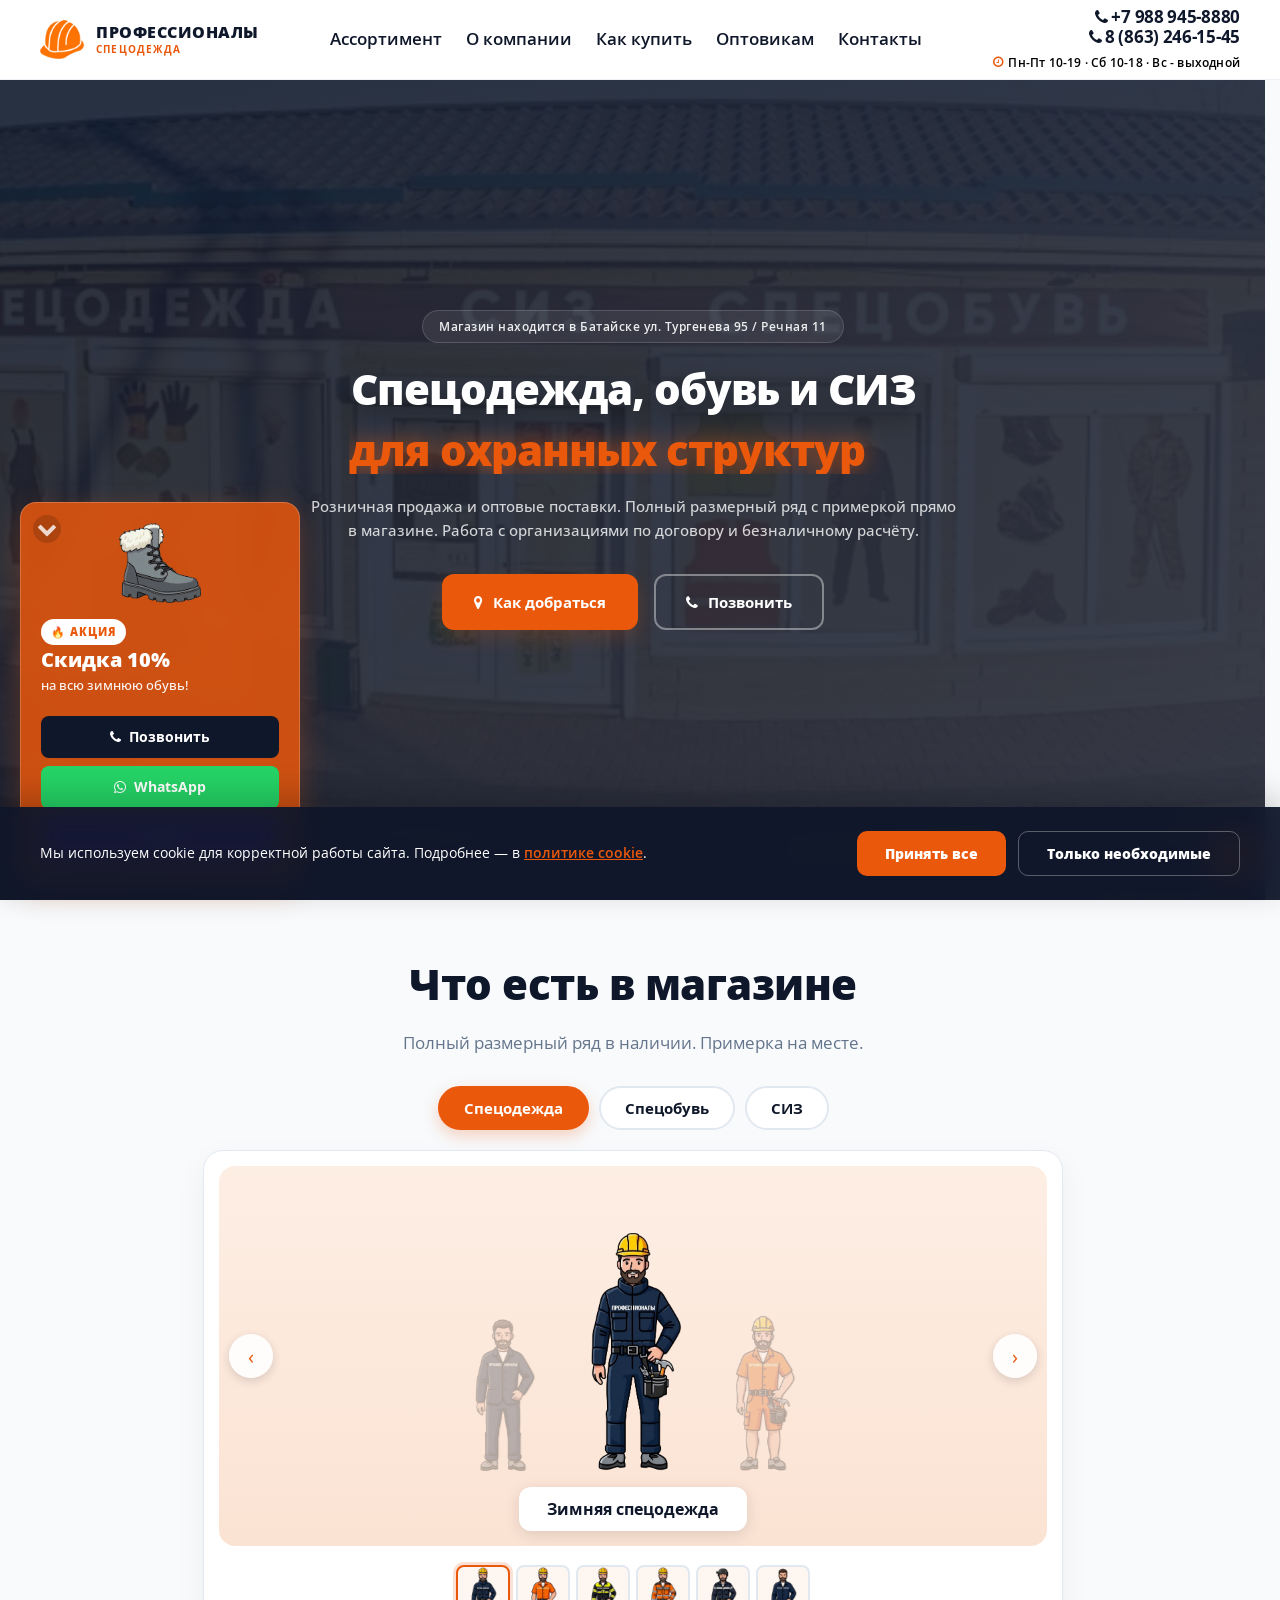
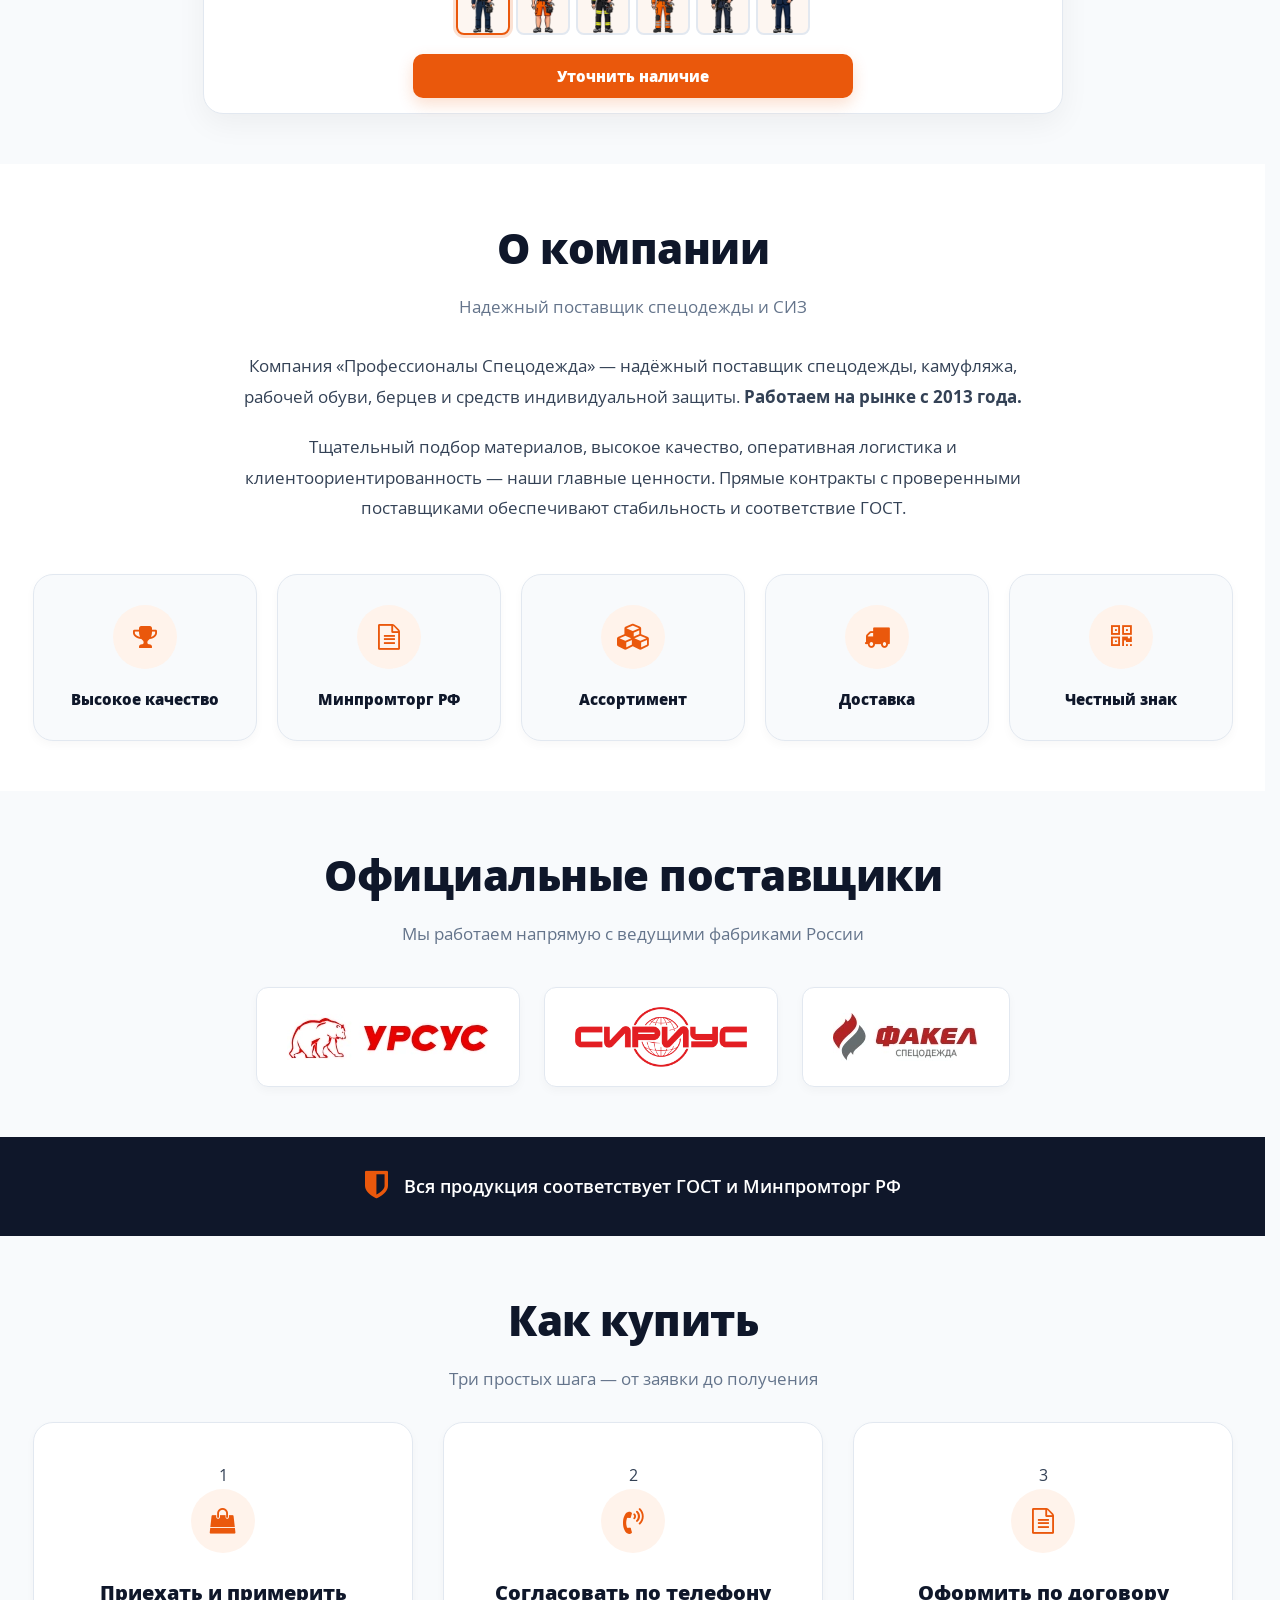
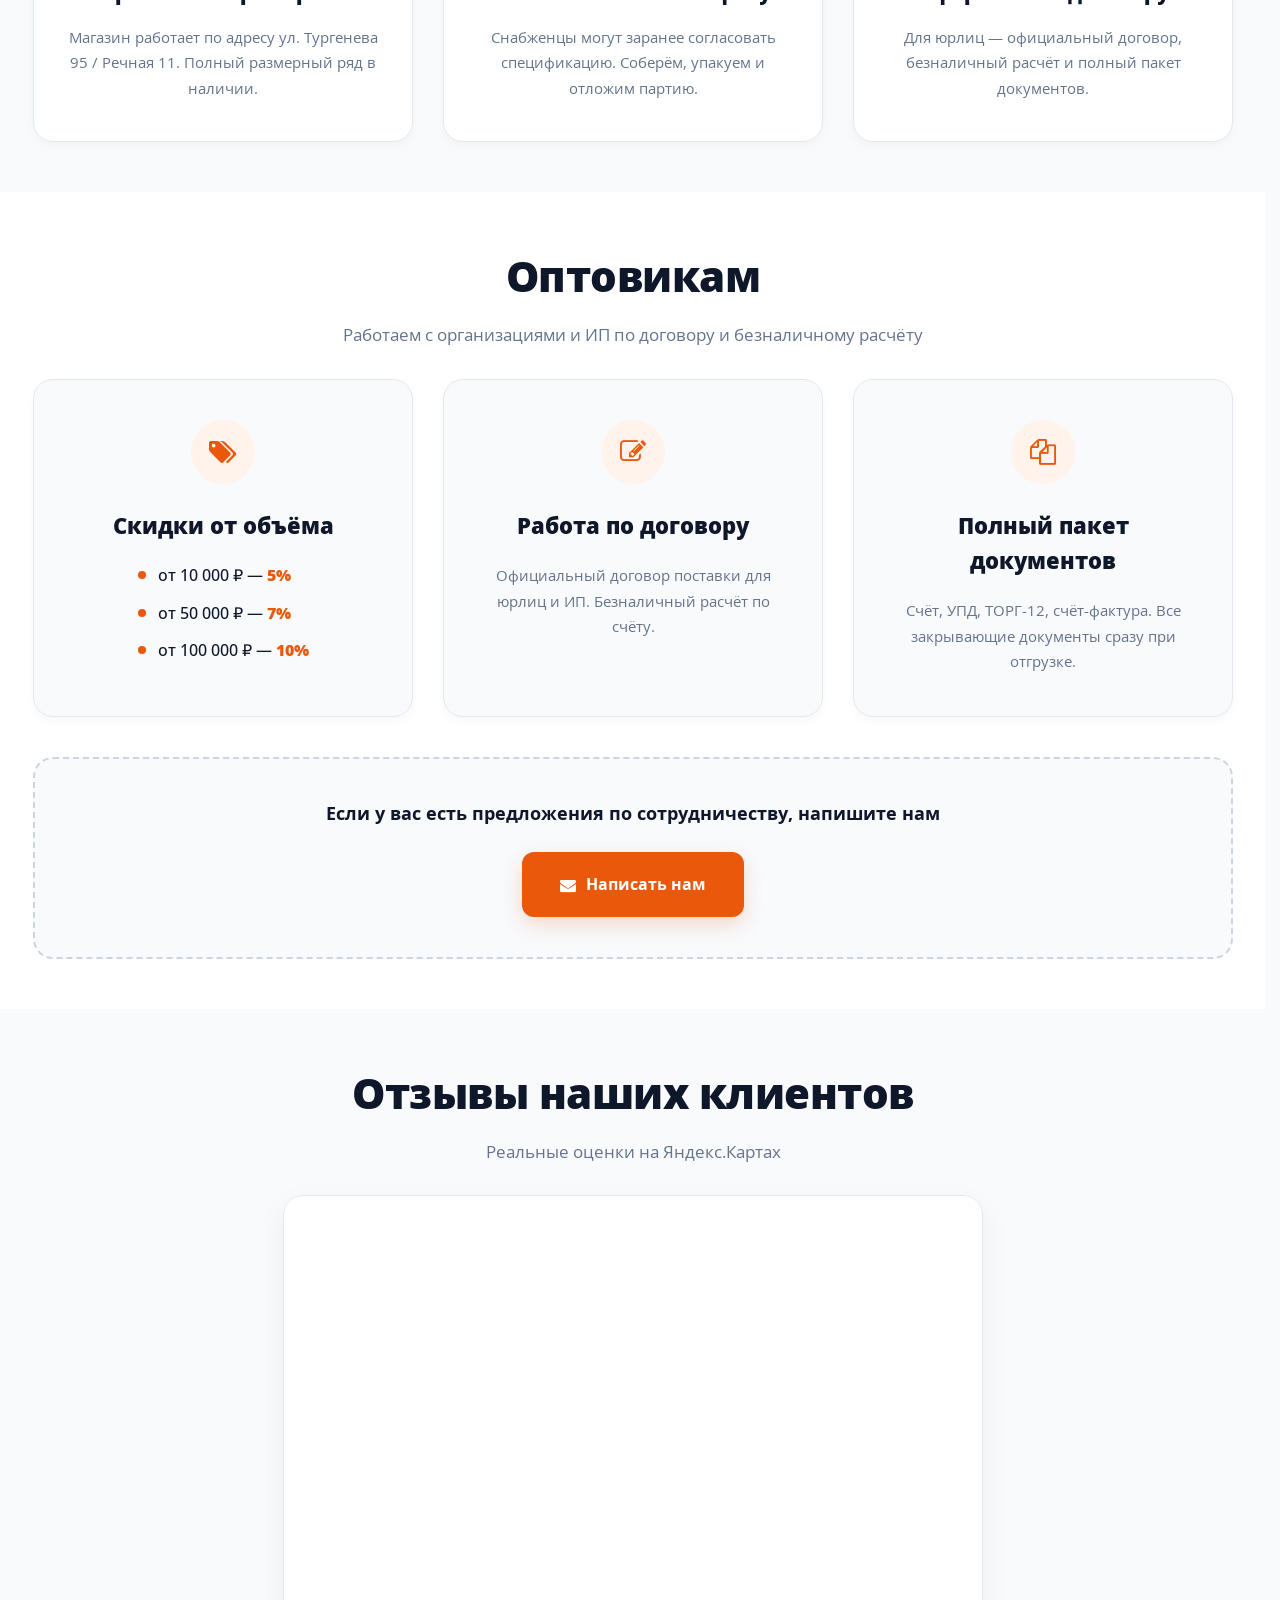
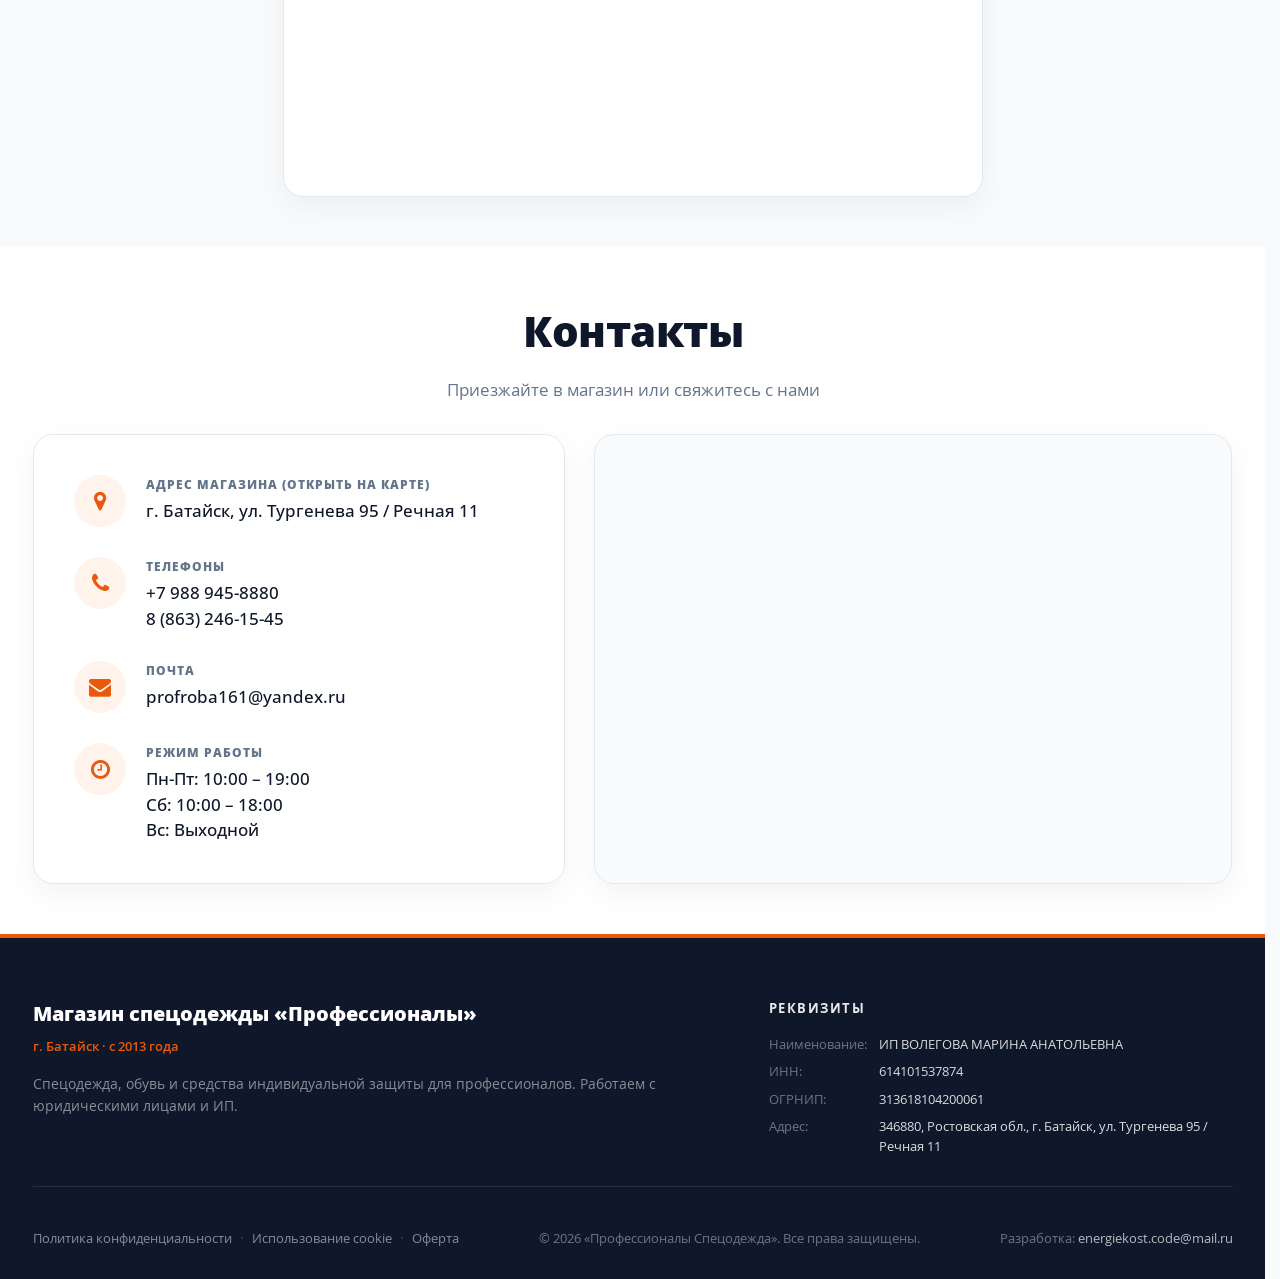
==== commit 8bc45529: "Update index.html" ====
--- a/index.html
+++ b/index.html
@@ -1,4 +1,4 @@
-<!DOCTYPE html>
+<!DOCTYPE html><!-- HTML 5-->
 <html class="no-js" lang="ru">
 <head>
     <meta charset="UTF-8">
@@ -22,7 +22,14 @@
     <meta name="viewport" content="width=device-width, initial-scale=1.0, viewport-fit=cover">
     <title>Спецодежда, рабочая обувь и СИЗ в Батайске | Магазин «Профессионалы»</title>
     <meta name="description" content="Магазин спецодежды «Профессионалы» в Батайске. Спецодежда, рабочая обувь, СИЗ. Опт и розница с 2013 года. ГОСТ. ул. Тургенева 95 / Речная 11.">
+    <!-- ИКОНКИ ДЛЯ ВСЕХ УСТРОЙСТВ -->
     <link rel="icon" href="./img/favicon.ico">
+    <link rel="icon" type="image/png" sizes="192x192" href="./img/icons/android-chrome-192x192.png">
+    <link rel="apple-touch-icon" sizes="180x180" href="./img/icons/apple-touch-icon.png">
+    <link rel="manifest" href="./site.webmanifest">
+    <meta name="application-name" content="Профессионалы">
+    <meta name="msapplication-TileColor" content="#ea580c">
+    <meta name="msapplication-TileImage" content="./img/icons/mstile-150x150.png">
     <link rel="canonical" href="https://spetsodezhdabt.ru/">
     <meta name="theme-color" content="#0f172a">
     <meta property="og:type" content="website">
@@ -30,21 +37,24 @@
     <meta property="og:title" content="Спецодежда, рабочая обувь и СИЗ в Батайске | Магазин «Профессионалы»">
     <meta property="og:description" content="Спецодежда, рабочая обувь и СИЗ. Опт и розница с 2013 года. ГОСТ. Батайск, ул. Тургенева 95 / Речная 11.">
     <meta property="og:url" content="https://spetsodezhdabt.ru/">
-    <meta property="og:image" content="https://spetsodezhdabt.ru/img/boots.webp">
-    <meta property="og:image:alt" content="Зимняя рабочая обувь со скидкой 10%">
+    <meta property="og:image" content="https://spetsodezhdabt.ru/img/icons/og-cover.jpg">
+    <meta property="og:image:width" content="1200">
+    <meta property="og:image:height" content="600">
+    <meta property="og:image:alt" content="Спецодежда, рабочая обувь и СИЗ в Батайске — магазин «Профессионалы»">
     <meta property="og:locale" content="ru_RU">
     <meta name="twitter:card" content="summary_large_image">
     <meta name="twitter:title" content="Спецодежда, рабочая обувь и СИЗ в Батайске | Магазин «Профессионалы»">
     <meta name="twitter:description" content="Спецодежда, рабочая обувь и СИЗ. Опт и розница с 2013 года. ГОСТ. Батайск, ул. Тургенева 95 / Речная 11.">
-    <meta name="twitter:image" content="https://spetsodezhdabt.ru/img/boots.webp">
+    <meta name="twitter:image" content="https://spetsodezhdabt.ru/img/icons/og-cover.jpg">
     <meta name="geo.region" content="RU-ROS">
     <meta name="geo.placename" content="Батайск">
     <meta name="geo.position" content="47.129;39.749">
     <meta name="ICBM" content="47.129, 39.749">
+    <meta name="robots" content="index, follow, max-image-preview:large">
     <meta name="format-detection" content="telephone=no">
 
     <script type="application/ld+json">
-    {"@context":"https://schema.org","@type":"Store","name":"Профессионалы — спецодежда и СИЗ","description":"Спецодежда, рабочая обувь и СИЗ в Батайске. Опт и розница с 2013 года.","url":"https://spetsodezhdabt.ru/","image":"https://spetsodezhdabt.ru/img/boots.webp","telephone":"+7-988-945-8880","email":"profroba161@yandex.ru","address":{"@type":"PostalAddress","addressLocality":"Батайск","streetAddress":"ул. Тургенева 95 / Речная 11","addressRegion":"Ростовская область","postalCode":"346880","addressCountry":"RU"},"geo":{"@type":"GeoCoordinates","latitude":47.129,"longitude":39.749},"hasMap":"https://yandex.ru/maps/org/professionaly/1201692137/","openingHoursSpecification":[{"@type":"OpeningHoursSpecification","dayOfWeek":["Monday","Tuesday","Wednesday","Thursday","Friday"],"opens":"10:00","closes":"19:00"},{"@type":"OpeningHoursSpecification","dayOfWeek":"Saturday","opens":"10:00","closes":"18:00"}],"priceRange":"₽","foundingDate":"2013"}
+    {"@context":"https://schema.org","@type":"Store","@id":"https://spetsodezhdabt.ru/#store","name":"Профессионалы — спецодежда и СИЗ","description":"Спецодежда, рабочая обувь и СИЗ в Батайске. Опт и розница с 2013 года.","url":"https://spetsodezhdabt.ru/","image":["https://spetsodezhdabt.ru/img/icons/og-cover.jpg","https://spetsodezhdabt.ru/img/boots.webp"],"telephone":"+7-988-945-8880","email":"profroba161@yandex.ru","address":{"@type":"PostalAddress","addressLocality":"Батайск","streetAddress":"ул. Тургенева 95 / Речная 11","addressRegion":"Ростовская область","postalCode":"346880","addressCountry":"RU"},"geo":{"@type":"GeoCoordinates","latitude":47.129,"longitude":39.749},"hasMap":"https://yandex.ru/maps/org/professionaly/1201692137/","sameAs":["https://yandex.ru/maps/org/professionaly/1201692137/"],"openingHoursSpecification":[{"@type":"OpeningHoursSpecification","dayOfWeek":["Monday","Tuesday","Wednesday","Thursday","Friday"],"opens":"10:00","closes":"19:00"},{"@type":"OpeningHoursSpecification","dayOfWeek":"Saturday","opens":"10:00","closes":"18:00"}],"priceRange":"₽","currenciesAccepted":"RUB","paymentAccepted":"Cash, Invoice","foundingDate":"2013"}
     </script>
 
     <link rel="stylesheet" href="./font-awesome-4.7.0/css/font-awesome.min.css">
@@ -84,16 +94,16 @@
                         <i class="fa fa-clock-o"></i> Пн-Пт 10-19 · Сб 10-18 · Вс - выходной
                     </span>
                     <div class="nav-messengers">
-                        <a href="https://max.ru/u/f9LHodD0cOLCpM7u_pa_Vx3ul_MFQYvq51uS13gZhT7H8y5cZUYExjlwQ-0" target="_blank" rel="noopener noreferrer" class="nav-msg-btn nav-msg-btn--max" aria-label="MAX"><i class="fa fa-comment"></i></a>
                         <a href="https://wa.me/79889458880" target="_blank" rel="noopener noreferrer" class="nav-msg-btn nav-msg-btn--wa" aria-label="WhatsApp"><i class="fa fa-whatsapp"></i></a>
+                        <a href="https://max.ru/u/f9LHodD0cOLCpM7u_pa_Vx3ul_MFQYvq51uS13gZhT7H8y5cZUYExjlwQ-0" target="_blank" rel="noopener noreferrer" class="nav-msg-btn nav-msg-btn--max" aria-label="MAX"><img class="max-logo" src="./img/max_logo.svg" alt="" aria-hidden="true"></a>
                     </div>
                 </div>
             </nav>
 
             <div class="header-contacts">
                 <div class="phones">
-                    <a href="tel:+79889458880" class="phone-main">+7 988 945-8880</a>
-                    <a href="tel:+78632461545" class="phone-main">8 (863) 246-15-45</a>
+                    <a href="tel:+79889458880" class="phone-main"><i class="fa fa-phone"></i> +7 988 945-8880</a>
+                    <a href="tel:+78632461545" class="phone-main phone-main--alt"><i class="fa fa-phone"></i> 8 (863) 246-15-45</a>
                 </div>
                 <span class="work-hours"><i class="fa fa-clock-o"></i> Пн-Пт 10-19 · Сб 10-18 · Вс - выходной</span>
             </div>
@@ -125,7 +135,7 @@
                 </h1>
 
                 <p class="hero-text">
-                    Розничная продажа и оптовые поставки. Полный размерный ряд с примеркой прямо в магазине. Работа с организациями по договору и безналичному расчёту.
+                    Розничная продажа и оптовые поставки. <span class="hero-text-extra">Полный размерный ряд с примеркой прямо в магазине. Работа с организациями по договору и безналичному расчёту.</span>
                 </p>
                 <div class="hero-actions">
                     <a href="#contacts" class="btn btn-primary"><i class="fa fa-map-marker"></i> Как добраться</a>
@@ -216,8 +226,8 @@
         <!-- ГОСТ -->
         <div class="gost">
             <div class="container gost-inner reveal">
-                <i class="fa fa-shield"></i>
-                <span>Вся продукция соответствует <strong>ГОСТ</strong> и Минпромторгу</span>
+                <div class="gost-icon"><i class="fa fa-shield"></i></div>
+                <p class="gost-text">Вся продукция соответствует <span class="gost-badge">ГОСТ</span> и <span class="gost-badge">Минпромторг РФ</span></p>
             </div>
         </div>
 
@@ -230,16 +240,19 @@
                 </div>
                 <div class="steps-grid">
                     <div class="step-card reveal">
+                        <span class="step-num">1</span>
                         <div class="step-icon"><i class="fa fa-shopping-bag"></i></div>
                         <h3>Приехать и примерить</h3>
                         <p>Магазин работает по адресу ул. Тургенева 95 / Речная 11. Полный размерный ряд в наличии.</p>
                     </div>
                     <div class="step-card reveal reveal-delay-1">
+                        <span class="step-num">2</span>
                         <div class="step-icon"><i class="fa fa-volume-control-phone"></i></div>
                         <h3>Согласовать по телефону</h3>
                         <p>Снабженцы могут заранее согласовать спецификацию. Соберём, упакуем и отложим партию.</p>
                     </div>
                     <div class="step-card reveal reveal-delay-2">
+                        <span class="step-num">3</span>
                         <div class="step-icon"><i class="fa fa-file-text-o"></i></div>
                         <h3>Оформить по договору</h3>
                         <p>Для юрлиц — официальный договор, безналичный расчёт и полный пакет документов.</p>
@@ -333,7 +346,7 @@
                             <div class="contact-icon"><i class="fa fa-clock-o"></i></div>
                             <div>
                                 <div class="contact-label">Режим работы</div>
-                                <div class="contact-val" style="font-size: 16px;">Пн-Пт: 10:00 – 19:00<br>Сб: 10:00 – 18:00<br>Вс: Выходной</div>
+                                <div class="contact-val">Пн-Пт: 10:00 – 19:00<br>Сб: 10:00 – 18:00<br>Вс: Выходной</div>
                             </div>
                         </div>
                     </div>
@@ -389,7 +402,7 @@
             <img src="./img/boots.webp" alt="Зимняя обувь" class="promo-card-pc__img" onerror="imgFallback(this)">
 
             <div>
-                <div class="promo-card-pc__tag"><i class="fa fa-fire"></i> Акция</div>
+                <div class="promo-card-pc__tag"><span class="flame-ico" aria-hidden="true">🔥</span> Акция</div>
                 <div class="promo-card-pc__title">Скидка 10%</div>
                 <div class="promo-card-pc__text">на всю зимнюю обувь!</div>
             </div>
@@ -397,23 +410,25 @@
             <div class="promo-card-pc__btns">
                 <a href="tel:+79889458880" class="pw-btn call"><i class="fa fa-phone"></i> Позвонить</a>
                 <a href="https://wa.me/79889458880?text=Здравствуйте!%20Интересует%20скидка%2010%25%20на%20зимнюю%20обувь." target="_blank" rel="noopener noreferrer" class="pw-btn wa"><i class="fa fa-whatsapp"></i> WhatsApp</a>
-                <a href="https://max.ru/u/f9LHodD0cOLCpM7u_pa_Vx3ul_MFQYvq51uS13gZhT7H8y5cZUYExjlwQ-0" target="_blank" rel="noopener noreferrer" class="pw-btn max"><i class="fa fa-comment"></i> MAX</a>
-            </div>
-        </div>
-
-        <!-- КРУГЛАЯ КНОПКА (ОБЩАЯ) -->
+                <a href="https://max.ru/u/f9LHodD0cOLCpM7u_pa_Vx3ul_MFQYvq51uS13gZhT7H8y5cZUYExjlwQ-0" target="_blank" rel="noopener noreferrer" class="pw-btn max"><img class="max-logo" src="./img/max_logo.svg" alt="" aria-hidden="true"> MAX</a>
+            </div>
+        </div>
+
+        <!-- КРУГЛАЯ КНОПКА — запасной вход в акцию после сворачивания
+             (ПК: разворачивает карточку, телефон/планшет: открывает модалку) -->
         <button type="button" class="promo-fab" id="promoFab" aria-label="Открыть акцию">
             <i class="fa fa-tags"></i>
         </button>
     </div>
 
-    <!-- ================= ЛИПКАЯ ПАНЕЛЬ (МОБИЛКИ) ================= -->
+    <!-- ================= ЛИПКАЯ ПАНЕЛЬ (ТЕЛЕФОН И ПЛАНШЕТ) ================= -->
     <div class="mobile-promo-bar" id="mobilePromoBar" role="button" tabindex="0" aria-label="Акция: скидка 10% на зимнюю обувь">
         <div class="mobile-promo-content">
             <img src="./img/boots.webp" alt="Зимняя обувь" class="mobile-promo-img" onerror="imgFallback(this)">
             <div class="mobile-promo-text">
-                Скидка 10%
-                <span>на зимнюю обувь</span>
+                <!-- Порядок на узких экранах: картинка → плашка «Скидка 10% 🔥» → подпись -->
+                <span class="mobile-promo-label">Скидка 10% <span class="flame-ico" aria-hidden="true">🔥</span></span>
+                <span class="mobile-promo-sub">на зимнюю обувь</span>
             </div>
         </div>
         <div class="mobile-promo-btn">Узнать</div>
@@ -423,7 +438,7 @@
         </button>
     </div>
 
-    <!-- ================= МОДАЛКА АКЦИИ (МОБИЛКИ) ================= -->
+    <!-- ================= МОДАЛКА АКЦИИ (ТЕЛЕФОН И ПЛАНШЕТ) ================= -->
     <div class="promo-modal" id="promoModal">
         <div class="promo-modal-window" role="dialog" aria-modal="true" aria-label="Акция: Скидка 10% на зимнюю обувь">
             <button type="button" class="promo-modal-close" id="closePromoModal" aria-label="Закрыть">
@@ -431,7 +446,7 @@
             </button>
             <img src="./img/boots.webp" alt="Зимняя обувь" class="promo-modal-img" onerror="imgFallback(this)">
 
-            <div class="promo-modal-tag"><i class="fa fa-fire"></i> Акция</div>
+            <div class="promo-modal-tag"><span class="flame-ico" aria-hidden="true">🔥</span> Акция</div>
 
             <div class="promo-modal-title">Скидка 10%</div>
             <div class="promo-modal-subtitle">на всю зимнюю обувь!</div>
@@ -445,7 +460,7 @@
                     <i class="fa fa-whatsapp"></i> Написать в WhatsApp
                 </a>
                 <a href="https://max.ru/u/f9LHodD0cOLCpM7u_pa_Vx3ul_MFQYvq51uS13gZhT7H8y5cZUYExjlwQ-0" target="_blank" rel="noopener noreferrer" class="btn-msg max">
-                    <i class="fa fa-comment"></i> Написать в MAX
+                    <img class="max-logo" src="./img/max_logo.svg" alt="" aria-hidden="true"> Написать в MAX
                 </a>
             </div>
         </div>
@@ -455,8 +470,8 @@
     <div class="widget" id="msgWidget">
         <div class="widget-menu">
             <a href="tel:+79889458880" class="widget-btn widget-btn--phone" aria-label="Позвонить"><i class="fa fa-phone"></i></a>
-            <a href="https://max.ru/u/f9LHodD0cOLCpM7u_pa_Vx3ul_MFQYvq51uS13gZhT7H8y5cZUYExjlwQ-0" target="_blank" rel="noopener noreferrer" class="widget-btn widget-btn--max" aria-label="MAX"><i class="fa fa-comment"></i></a>
             <a href="https://wa.me/79889458880" target="_blank" rel="noopener noreferrer" class="widget-btn widget-btn--wa" aria-label="WhatsApp"><i class="fa fa-whatsapp"></i></a>
+            <a href="https://max.ru/u/f9LHodD0cOLCpM7u_pa_Vx3ul_MFQYvq51uS13gZhT7H8y5cZUYExjlwQ-0" target="_blank" rel="noopener noreferrer" class="widget-btn widget-btn--max" aria-label="MAX"><img class="max-logo" src="./img/max_logo.svg" alt="" aria-hidden="true"></a>
         </div>
         <button id="widgetTrigger" class="widget-trigger" aria-expanded="false" aria-label="Связаться с нами">
             <svg class="widget-icon-open" viewBox="0 0 24 24" fill="none" stroke="currentColor" stroke-width="2" stroke-linecap="round" stroke-linejoin="round"><path d="M21 11.5a8.38 8.38 0 0 1-.9 3.8 8.5 8.5 0 0 1-7.6 4.7 8.38 8.38 0 0 1-3.8-.9L3 21l1.9-5.7a8.38 8.38 0 0 1-.9-3.8 8.5 8.5 0 0 1 4.7-7.6 8.38 8.38 0 0 1 3.8-.9h.5a8.48 8.48 0 0 1 8 8v.5z"></path></svg>
@@ -529,8 +544,9 @@
                 <h3 id="mTitle"></h3>
                 <p>Полный размерный ряд в наличии. Приезжайте на примерку или закажите оптом по договору.</p>
                 <a class="mbtn call" id="mCall" href="tel:+79889458880">Позвонить: +7 988 945-8880</a>
+                <button class="mbtn mx" id="mMax">MAX</button>
                 <a class="mbtn wa" id="mWa" href="https://wa.me/79889458880" target="_blank" rel="noopener">WhatsApp</a>
-                <button class="mbtn mx" id="mMax">MAX</button>
+                <a class="mbtn mail" id="mMail" href="mailto:profroba161@yandex.ru" title="Откроет почту с готовым текстом заявки"><i class="fa fa-envelope"></i> Написать на почту</a>
             </div>
         </div>
     </div>
@@ -538,4 +554,4 @@
     <div class="toast" id="toast"></div>
     <script src="js/script.js"></script>
 </body>
-</html>+</html>
